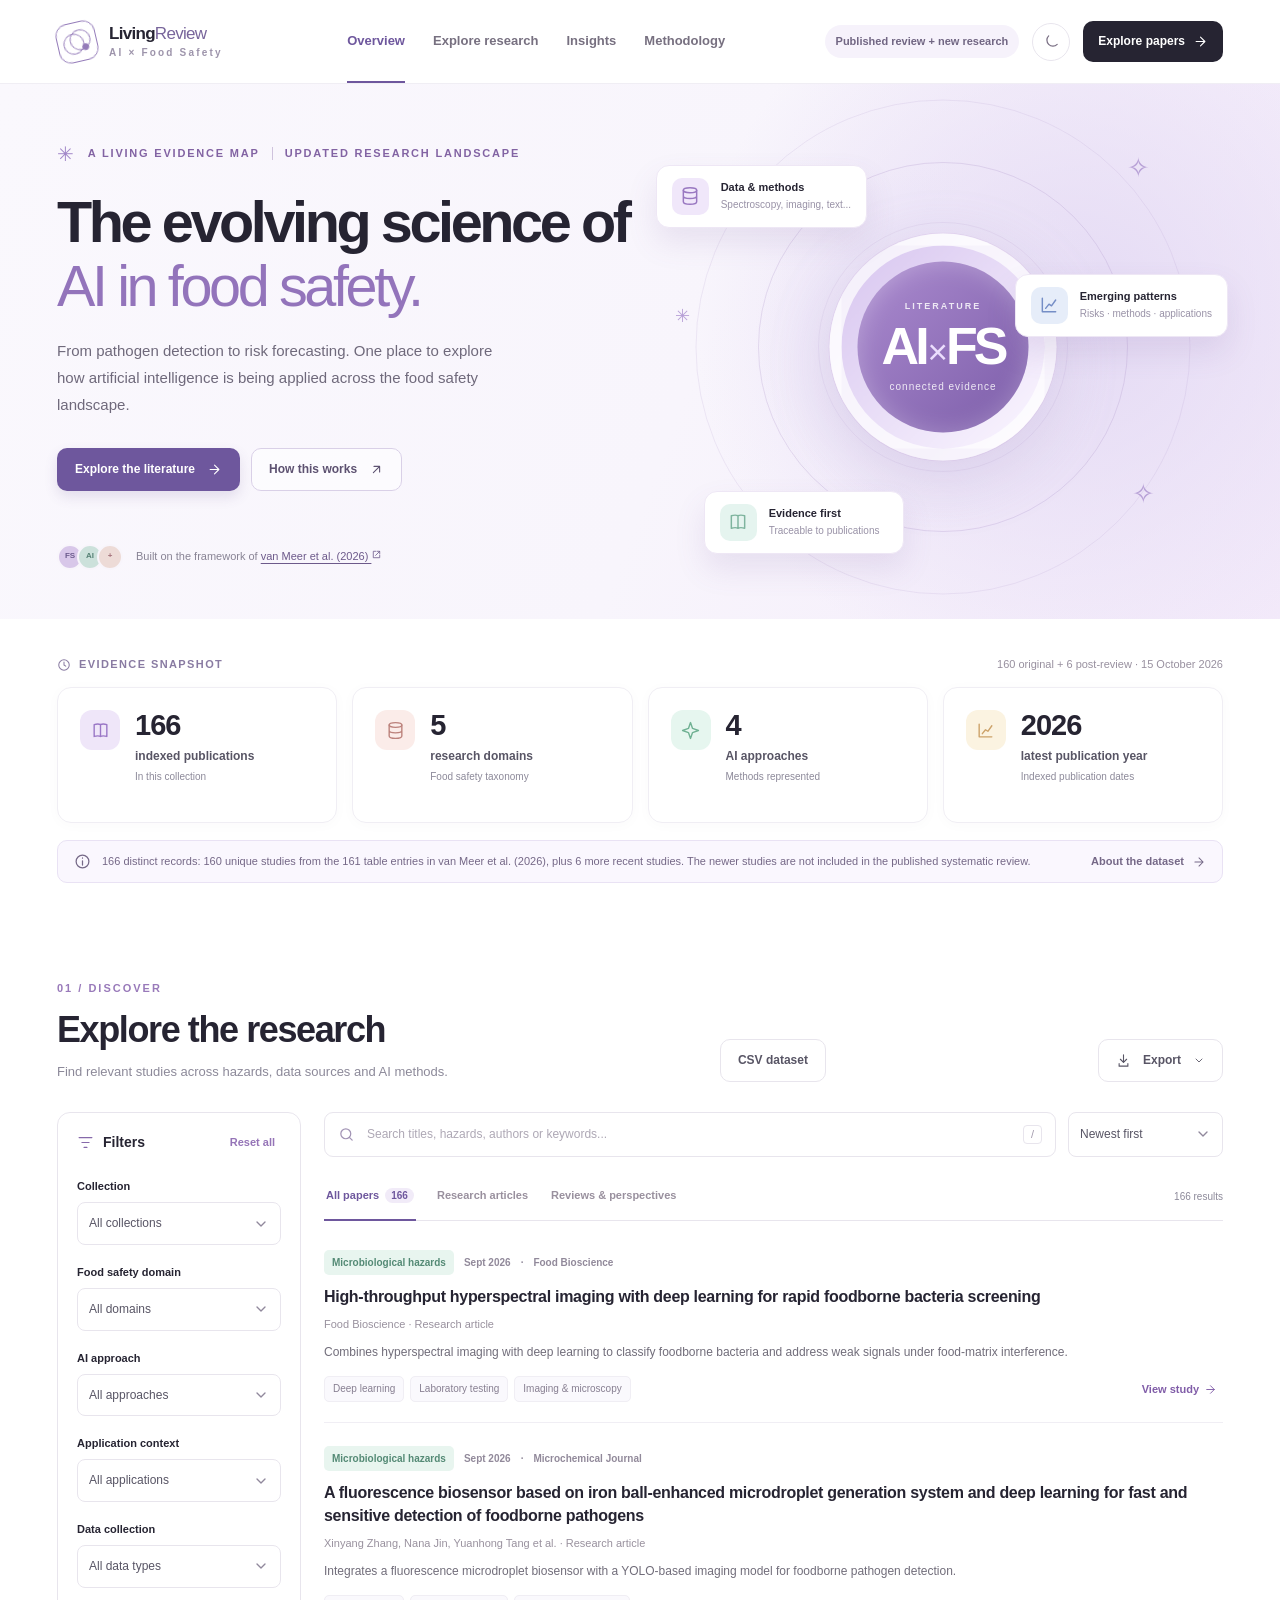
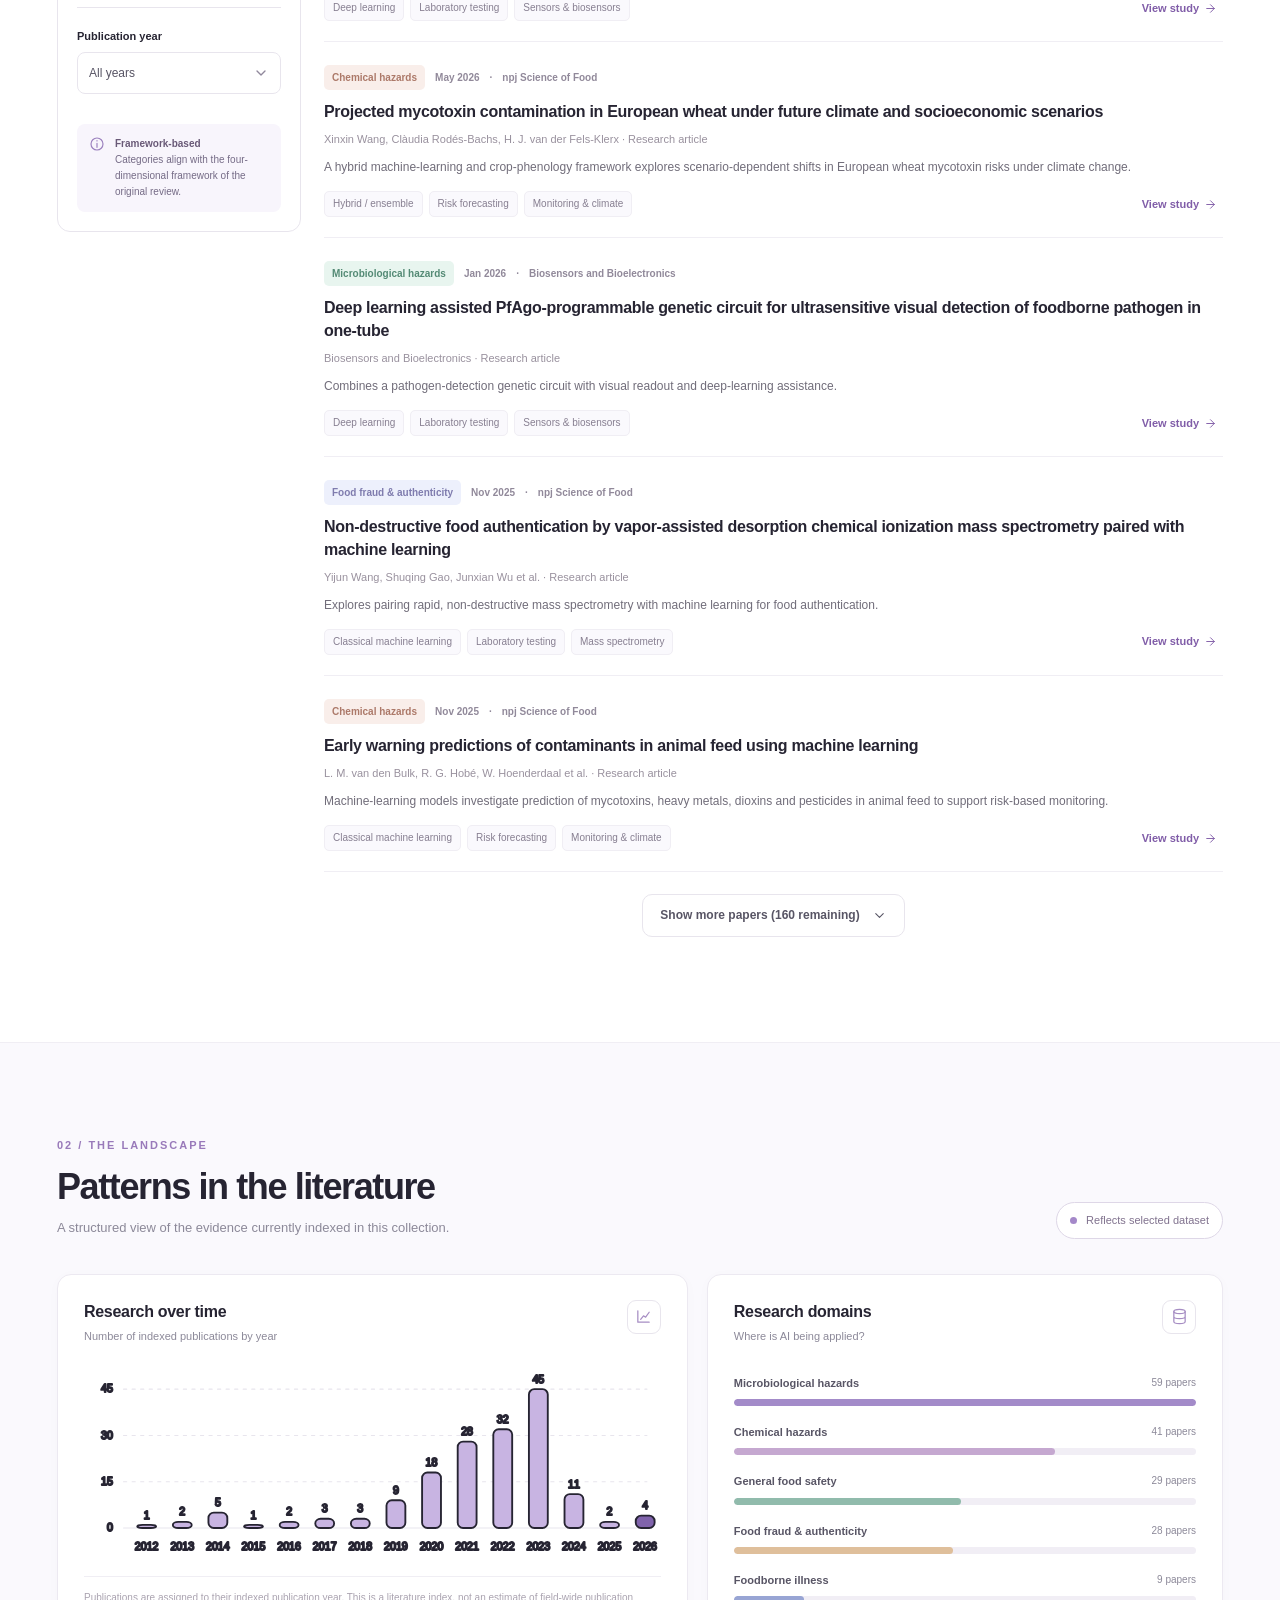
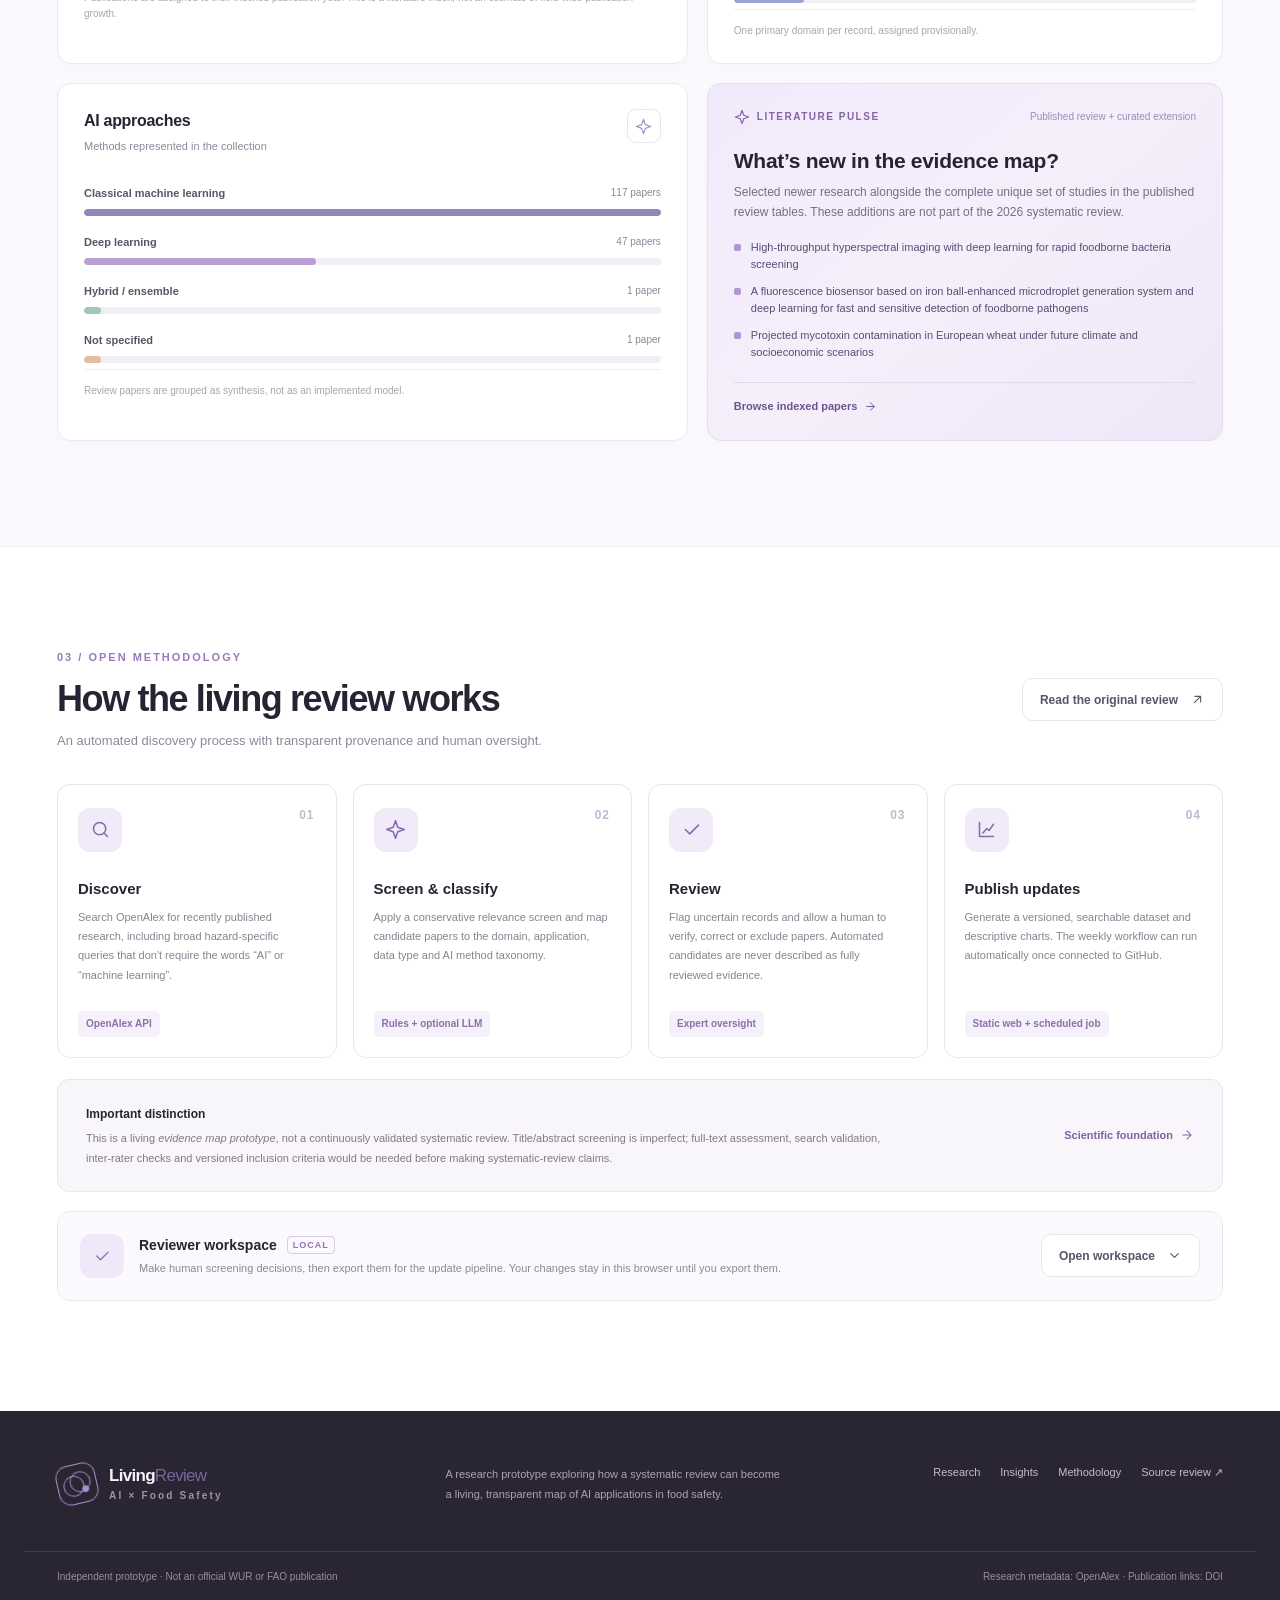
==== index.html @ 09a2b7fc "Finish full living review project with complete data and modular frontend" ====
<!doctype html>
<html lang="en">
<head>
  <meta charset="UTF-8" />
  <meta name="viewport" content="width=device-width, initial-scale=1.0" />
  <meta name="description" content="A living evidence map of artificial intelligence in food safety. Explore research, methods, hazards and trends." />
  <title>Living Review — AI for Food Safety</title>
  <meta name="theme-color" content="#f8f7fc" />
  <link rel="stylesheet" href="assets/styles.css" />
</head>
<body>
  <svg aria-hidden="true" class="svg-icons" xmlns="http://www.w3.org/2000/svg">
    <symbol id="i-search" viewBox="0 0 24 24"><circle cx="11" cy="11" r="7"/><path d="m20 20-4-4"/></symbol>
    <symbol id="i-arrow" viewBox="0 0 24 24"><path d="M5 12h14m-7-7 7 7-7 7"/></symbol>
    <symbol id="i-diagonal" viewBox="0 0 24 24"><path d="M7 17 17 7M8 7h9v9"/></symbol>
    <symbol id="i-chevron" viewBox="0 0 24 24"><path d="m6 9 6 6 6-6"/></symbol>
    <symbol id="i-check" viewBox="0 0 24 24"><path d="m5 12 5 5L20 7"/></symbol>
    <symbol id="i-spark" viewBox="0 0 24 24"><path d="m12 2 2.6 7.4L22 12l-7.4 2.6L12 22l-2.6-7.4L2 12l7.4-2.6z"/></symbol>
    <symbol id="i-clock" viewBox="0 0 24 24"><circle cx="12" cy="12" r="9"/><path d="M12 7v5l3 2"/></symbol>
    <symbol id="i-filter" viewBox="0 0 24 24"><path d="M3 5h18M7 12h10m-7 7h4"/></symbol>
    <symbol id="i-download" viewBox="0 0 24 24"><path d="M12 3v12m-5-5 5 5 5-5M5 17v4h14v-4"/></symbol>
    <symbol id="i-x" viewBox="0 0 24 24"><path d="M5 5l14 14M19 5 5 19"/></symbol>
    <symbol id="i-moon" viewBox="0 0 24 24"><path d="M20 16a8 8 0 0 1-12-12 8 8 0 1 0 12 12z"/></symbol>
    <symbol id="i-sun" viewBox="0 0 24 24"><circle cx="12" cy="12" r="4"/><path d="M12 2v2m0 16v2M2 12h2m16 0h2M4.9 4.9l1.5 1.5m11.2 11.2 1.5 1.5m0-14.2-1.5 1.5M6.4 17.6l-1.5 1.5"/></symbol>
    <symbol id="i-book" viewBox="0 0 24 24"><path d="M4 4.5c5-1.5 8 0 8 0s3-1.5 8 0v15c-5-1.5-8 0-8 0s-3-1.5-8 0zM12 4.5v15"/></symbol>
    <symbol id="i-chart" viewBox="0 0 24 24"><path d="M4 20V4m0 16h16M8 16l4-5 3 2 5-7"/></symbol>
    <symbol id="i-database" viewBox="0 0 24 24"><ellipse cx="12" cy="5" rx="8" ry="3"/><path d="M4 5v14c0 4 16 4 16 0V5M4 12c0 4 16 4 16 0"/></symbol>
    <symbol id="i-info" viewBox="0 0 24 24"><circle cx="12" cy="12" r="9"/><path d="M12 11v6m0-10v.4"/></symbol>
    <symbol id="i-external" viewBox="0 0 24 24"><path d="M13 5h6v6m0-6-9 9M19 14v5H5V5h5"/></symbol>
  </svg>
  <div class="site-shell">
    <header class="topbar">
      <div class="top-inner container">
        <a class="brand" href="#top" aria-label="Living Review home">
          <span class="brand-mark"><span></span><span></span><span></span></span>
          <span class="brand-name">Living<span>Review</span><small>AI × Food Safety</small></span>
        </a>
        <nav class="nav-links" aria-label="Main navigation">
          <a href="#overview" class="nav-link active" data-nav="overview">Overview</a>
          <a href="#explore" class="nav-link" data-nav="explore">Explore research</a>
          <a href="#insights" class="nav-link" data-nav="insights">Insights</a>
          <a href="#methodology" class="nav-link" data-nav="methodology">Methodology</a>
        </nav>
        <div class="nav-actions">
          <span id="header-badge" class="header-badge"><span class="pulse-dot"></span> Preview release</span>
          <button class="icon-btn" id="theme-btn" aria-label="Toggle dark mode"><svg><use href="#i-moon"></use></svg></button>
          <a class="header-action" href="#explore">Explore papers <svg><use href="#i-arrow"></use></svg></a>
        </div>
      </div>
    </header>

    <main id="top">
      <section class="hero" id="overview">
        <div class="container hero-grid">
          <div class="hero-copy">
            <div class="eyebrow"><span class="little-star">✳</span> A living evidence map <span class="eyebrow-bar"></span> Updated research landscape</div>
            <h1>The evolving science of <em>AI in food safety.</em></h1>
            <p class="hero-lead">From pathogen detection to risk forecasting. One place to explore how artificial intelligence is being applied across the food safety landscape.</p>
            <div class="hero-buttons">
              <a href="#explore" class="btn btn-primary">Explore the literature <svg><use href="#i-arrow"></use></svg></a>
              <a href="#methodology" class="btn btn-ghost">How this works <svg><use href="#i-diagonal"></use></svg></a>
            </div>
            <div class="hero-footnote"><span class="hero-avatars"><i>FS</i><i>AI</i><i>+</i></span><span>Built on the framework of <a href="https://doi.org/10.1038/s41538-026-00925-1" target="_blank" rel="noopener">van Meer et al. (2026) <svg><use href="#i-external"></use></svg></a></span></div>
          </div>
          <div class="hero-art" aria-label="Illustration of an evolving research evidence map">
            <div class="art-orbit art-orbit-a"></div><div class="art-orbit art-orbit-b"></div><div class="art-orbit art-orbit-c"></div>
            <div class="art-glow"></div>
            <div class="central-disc"><div class="central-disc-inner"><span class="central-overline">LITERATURE</span><span class="central-sign">AI<span>×</span>FS</span><span class="central-sub">connected evidence</span></div></div>
            <div class="floating-item floating-one"><span class="float-icon plum"><svg><use href="#i-database"></use></svg></span><span><strong>Data &amp; methods</strong><small>Spectroscopy, imaging, text...</small></span></div>
            <div class="floating-item floating-two"><span class="float-icon blue"><svg><use href="#i-chart"></use></svg></span><span><strong>Emerging patterns</strong><small>Risks · methods · applications</small></span></div>
            <div class="floating-item floating-three"><span class="float-icon mint"><svg><use href="#i-book"></use></svg></span><span><strong>Evidence first</strong><small>Traceable to publications</small></span></div>
            <span class="art-spark spark-a">✧</span><span class="art-spark spark-b">✧</span><span class="art-spark spark-c">✳</span>
          </div>
        </div>
      </section>

      <section class="snapshot container" aria-label="Dataset snapshot">
        <div class="snapshot-heading"><span><svg><use href="#i-clock"></use></svg> EVIDENCE SNAPSHOT</span><span id="snapshot-updated">160 review studies + 6 newer papers · 15 October 2026</span></div>
        <div class="stat-grid">
          <div class="stat-card"><div class="stat-icon lilac"><svg><use href="#i-book"></use></svg></div><div><strong id="stat-papers">166</strong><span>indexed publications</span><small>In this collection</small></div></div>
          <div class="stat-card"><div class="stat-icon blush"><svg><use href="#i-database"></use></svg></div><div><strong id="stat-domains">5</strong><span>research domains</span><small>Food safety taxonomy</small></div></div>
          <div class="stat-card"><div class="stat-icon mint"><svg><use href="#i-spark"></use></svg></div><div><strong id="stat-methods">4</strong><span>AI approaches</span><small>Methods represented</small></div></div>
          <div class="stat-card"><div class="stat-icon warm"><svg><use href="#i-chart"></use></svg></div><div><strong id="stat-latest">2026</strong><span>latest publication year</span><small>Indexed publication dates</small></div></div>
        </div>
        <div class="caution-strip"><svg><use href="#i-info"></use></svg><span id="collection-disclaimer">166 distinct records: 160 unique studies in the 161 published review table entries, plus six more recent papers. The new papers are not included in the original review.</span><a href="#methodology">About the dataset <svg><use href="#i-arrow"></use></svg></a></div>
      </section>

      <section class="content-section container" id="explore">
        <div class="section-top"><div><div class="section-kicker">01 / DISCOVER</div><h2>Explore the research</h2><p>Find relevant studies across hazards, data sources and AI methods.</p></div><a class="btn btn-outline" href="data/papers.csv" download="living-ai-food-safety.csv" title="Export complete starter collection without JavaScript">CSV dataset</a> <div class="export-dropdown"><button class="btn btn-outline" id="export-btn"><svg><use href="#i-download"></use></svg> Export <svg class="chev"><use href="#i-chevron"></use></svg></button><div id="export-menu" class="export-menu" hidden><button id="export-csv">Download filtered CSV</button><button id="export-json">Download filtered JSON</button></div></div></div>
        <div class="explorer-layout">
          <aside class="filters-panel"><div class="filters-title"><span><svg><use href="#i-filter"></use></svg> Filters</span><button id="reset-filters">Reset all</button></div>
            <label for="collection-filter">Collection</label><select id="collection-filter"><option value="">All collections</option></select>
            <label for="domain-filter">Food safety domain</label><select id="domain-filter"><option value="">All domains</option></select>
            <label for="method-filter">AI approach</label><select id="method-filter"><option value="">All approaches</option></select>
            <label for="app-filter">Application context</label><select id="app-filter"><option value="">All applications</option></select>
            <label for="data-filter">Data collection</label><select id="data-filter"><option value="">All data types</option></select>
            <div class="filter-divider"></div>
            <label for="year-filter">Publication year</label><select id="year-filter"><option value="">All years</option></select>
            <div class="filters-tip"><svg><use href="#i-info"></use></svg><p><strong>Framework-based</strong><br/>Categories align with the four-dimensional framework of the original review.</p></div>
          </aside>
          <div class="results-panel">
            <div class="results-toolbar"><div class="search-box"><svg><use href="#i-search"></use></svg><input id="search-input" type="search" placeholder="Search titles, hazards, authors or keywords..." autocomplete="off" aria-label="Search publications"/><kbd>/</kbd></div><select id="sort-select" aria-label="Sort publications"><option value="newest">Newest first</option><option value="oldest">Oldest first</option><option value="title">Title A–Z</option></select></div>
            <div class="result-tabs"><div class="tab-buttons" role="tablist" aria-label="Publication type"><button data-tab="all" class="tab active" role="tab" aria-selected="true">All papers <span id="tab-total">166</span></button><button data-tab="research" class="tab" role="tab" aria-selected="false">Research articles</button><button data-tab="review" class="tab" role="tab" aria-selected="false">Reviews &amp; perspectives</button></div><span id="results-count">166 results</span></div>
            <noscript><p class="static-info">All papers and charts are shown below. Enable JavaScript in a web browser to use the search, filters, and reviewer workspace.</p></noscript><div id="paper-list" class="paper-list" aria-live="polite"><!-- SSR:paper-list:start -->
<article class="paper-card">
      <div class="paper-meta"><span class="domain-badge micro">Microbiological hazards</span><span>Sep 2026</span><span>·</span><span>Food Bioscience</span></div>
      <a class="paper-title" href="https://doi.org/10.1016/j.fbio.2026.109554" target="_blank" rel="noopener noreferrer">High-throughput hyperspectral imaging with deep learning for rapid foodborne bacteria screening</a>
      <p class="paper-byline">Food Bioscience · Research article</p>
      <p class="paper-summary">Combines hyperspectral imaging with deep learning to classify foodborne bacteria and address weak signals under food-matrix interference.</p>
      <div class="paper-bottom"><div class="tag-group"><span class="tag">Deep learning</span><span class="tag">Laboratory testing</span><span class="tag">Imaging &amp; microscopy</span></div><a class="paper-read" href="https://doi.org/10.1016/j.fbio.2026.109554" target="_blank" rel="noopener noreferrer">Open DOI ↗</a></div>
    </article>
<article class="paper-card">
      <div class="paper-meta"><span class="domain-badge micro">Microbiological hazards</span><span>Sep 2026</span><span>·</span><span>Microchemical Journal</span></div>
      <a class="paper-title" href="https://doi.org/10.1016/j.microc.2026.119227" target="_blank" rel="noopener noreferrer">A fluorescence biosensor based on iron ball-enhanced microdroplet generation system and deep learning for fast and sensitive detection of foodborne pathogens</a>
      <p class="paper-byline">Xinyang Zhang, Nana Jin, Yuanhong Tang et al. · Research article</p>
      <p class="paper-summary">Integrates a fluorescence microdroplet biosensor with a YOLO-based imaging model for foodborne pathogen detection.</p>
      <div class="paper-bottom"><div class="tag-group"><span class="tag">Deep learning</span><span class="tag">Laboratory testing</span><span class="tag">Sensors &amp; biosensors</span></div><a class="paper-read" href="https://doi.org/10.1016/j.microc.2026.119227" target="_blank" rel="noopener noreferrer">Open DOI ↗</a></div>
    </article>
<article class="paper-card">
      <div class="paper-meta"><span class="domain-badge chem">Chemical hazards</span><span>May 2026</span><span>·</span><span>npj Science of Food</span></div>
      <a class="paper-title" href="https://doi.org/10.1038/s41538-026-00858-9" target="_blank" rel="noopener noreferrer">Projected mycotoxin contamination in European wheat under future climate and socioeconomic scenarios</a>
      <p class="paper-byline">Xinxin Wang, Clàudia Rodés-Bachs, H. J. van der Fels-Klerx · Research article</p>
      <p class="paper-summary">A hybrid machine-learning and crop-phenology framework explores scenario-dependent shifts in European wheat mycotoxin risks under climate change.</p>
      <div class="paper-bottom"><div class="tag-group"><span class="tag">Hybrid / ensemble</span><span class="tag">Risk forecasting</span><span class="tag">Monitoring &amp; climate</span></div><a class="paper-read" href="https://doi.org/10.1038/s41538-026-00858-9" target="_blank" rel="noopener noreferrer">Open DOI ↗</a></div>
    </article>
<article class="paper-card">
      <div class="paper-meta"><span class="domain-badge micro">Microbiological hazards</span><span>Jan 2026</span><span>·</span><span>Biosensors and Bioelectronics</span></div>
      <a class="paper-title" href="https://doi.org/10.1016/j.bios.2025.118296" target="_blank" rel="noopener noreferrer">Deep learning assisted PfAgo-programmable genetic circuit for ultrasensitive visual detection of foodborne pathogen in one-tube</a>
      <p class="paper-byline">Biosensors and Bioelectronics · Research article</p>
      <p class="paper-summary">Combines a pathogen-detection genetic circuit with visual readout and deep-learning assistance.</p>
      <div class="paper-bottom"><div class="tag-group"><span class="tag">Deep learning</span><span class="tag">Laboratory testing</span><span class="tag">Sensors &amp; biosensors</span></div><a class="paper-read" href="https://doi.org/10.1016/j.bios.2025.118296" target="_blank" rel="noopener noreferrer">Open DOI ↗</a></div>
    </article>
<article class="paper-card">
      <div class="paper-meta"><span class="domain-badge fraud">Food fraud &amp; authenticity</span><span>Nov 2025</span><span>·</span><span>npj Science of Food</span></div>
      <a class="paper-title" href="https://doi.org/10.1038/s41538-025-00650-1" target="_blank" rel="noopener noreferrer">Non-destructive food authentication by vapor-assisted desorption chemical ionization mass spectrometry paired with machine learning</a>
      <p class="paper-byline">Yijun Wang, Shuqing Gao, Junxian Wu et al. · Research article</p>
      <p class="paper-summary">Explores pairing rapid, non-destructive mass spectrometry with machine learning for food authentication.</p>
      <div class="paper-bottom"><div class="tag-group"><span class="tag">Classical machine learning</span><span class="tag">Laboratory testing</span><span class="tag">Mass spectrometry</span></div><a class="paper-read" href="https://doi.org/10.1038/s41538-025-00650-1" target="_blank" rel="noopener noreferrer">Open DOI ↗</a></div>
    </article>
<article class="paper-card">
      <div class="paper-meta"><span class="domain-badge chem">Chemical hazards</span><span>Nov 2025</span><span>·</span><span>npj Science of Food</span></div>
      <a class="paper-title" href="https://doi.org/10.1038/s41538-025-00634-1" target="_blank" rel="noopener noreferrer">Early warning predictions of contaminants in animal feed using machine learning</a>
      <p class="paper-byline">L. M. van den Bulk, R. G. Hobé, W. Hoenderdaal et al. · Research article</p>
      <p class="paper-summary">Machine-learning models investigate prediction of mycotoxins, heavy metals, dioxins and pesticides in animal feed to support risk-based monitoring.</p>
      <div class="paper-bottom"><div class="tag-group"><span class="tag">Classical machine learning</span><span class="tag">Risk forecasting</span><span class="tag">Monitoring &amp; climate</span></div><a class="paper-read" href="https://doi.org/10.1038/s41538-025-00634-1" target="_blank" rel="noopener noreferrer">Open DOI ↗</a></div>
    </article>
<article class="paper-card">
      <div class="paper-meta"><span class="domain-badge micro">Microbiological hazards</span><span>2024</span><span>·</span><span>Biosens. Bioelectron. 248, 115999</span></div>
      <a class="paper-title" href="https://scholar.google.com/scholar?q=Surveillance%20of%20pathogenic%20bacteria%20on%20a%20food%20matrix%20using%20machine-learning-enabled%20paper%20chromogenic%20arrays" target="_blank" rel="noopener noreferrer">Surveillance of pathogenic bacteria on a food matrix using machine-learning-enabled paper chromogenic arrays</a>
      <p class="paper-byline">Jia, Z. et al. · Research article</p>
      <p class="paper-summary">Laboratory testing. Data: Chromogenic assay. Technique(s): DNN. Target: Pathogenic bacteria.</p>
      <div class="paper-bottom"><div class="tag-group"><span class="tag">Deep learning</span><span class="tag">Laboratory testing</span><span class="tag">Microbiology &amp; genomics</span></div><a class="paper-read" href="https://scholar.google.com/scholar?q=Surveillance%20of%20pathogenic%20bacteria%20on%20a%20food%20matrix%20using%20machine-learning-enabled%20paper%20chromogenic%20arrays" target="_blank" rel="noopener noreferrer">Find article ↗</a></div>
    </article>
<article class="paper-card">
      <div class="paper-meta"><span class="domain-badge chem">Chemical hazards</span><span>2024</span><span>·</span><span>Anal. Chim. Acta 1287, 342116</span></div>
      <a class="paper-title" href="https://scholar.google.com/scholar?q=Screening%20and%20identification%20of%20unknown%20chemical%20contaminants%20in%20food%20based%20on%20liquid%20chromatography%E2%80%93highresolution%20mass%20spectrometry%20and%20machine%20learning" target="_blank" rel="noopener noreferrer">Screening and identification of unknown chemical contaminants in food based on liquid chromatography–highresolution mass spectrometry and machine learning</a>
      <p class="paper-byline">Chen, T. et al. · Research article</p>
      <p class="paper-summary">Laboratory testing. Data: Mass Spectrometry-Based Analysis (LC-HRMS). Technique(s): ANN RF SVM. Target: Multiple.</p>
      <div class="paper-bottom"><div class="tag-group"><span class="tag">Classical machine learning</span><span class="tag">Laboratory testing</span><span class="tag">Analytical chemistry / MS</span></div><a class="paper-read" href="https://scholar.google.com/scholar?q=Screening%20and%20identification%20of%20unknown%20chemical%20contaminants%20in%20food%20based%20on%20liquid%20chromatography%E2%80%93highresolution%20mass%20spectrometry%20and%20machine%20learning" target="_blank" rel="noopener noreferrer">Find article ↗</a></div>
    </article>
<article class="paper-card">
      <div class="paper-meta"><span class="domain-badge fraud">Food fraud &amp; authenticity</span><span>2024</span><span>·</span><span>J. Food Composit. Anal. 129, 106090</span></div>
      <a class="paper-title" href="https://scholar.google.com/scholar?q=Raman%20spectroscopy%20and%20fusion%20machine%20learning%20algorithm%3A%20a%20novel%20approach%20to%20identify%20dairy%20fraud" target="_blank" rel="noopener noreferrer">Raman spectroscopy and fusion machine learning algorithm: a novel approach to identify dairy fraud</a>
      <p class="paper-byline">Feng, Z., Liu, D., Gu, J. &amp; Zheng, L. · Research article</p>
      <p class="paper-summary">Laboratory testing. Data: Optical spectroscopy (Raman). Technique(s): SVM RF XGBOOST.</p>
      <div class="paper-bottom"><div class="tag-group"><span class="tag">Classical machine learning</span><span class="tag">Laboratory testing</span><span class="tag">Spectroscopy &amp; imaging</span></div><a class="paper-read" href="https://scholar.google.com/scholar?q=Raman%20spectroscopy%20and%20fusion%20machine%20learning%20algorithm%3A%20a%20novel%20approach%20to%20identify%20dairy%20fraud" target="_blank" rel="noopener noreferrer">Find article ↗</a></div>
    </article>
<article class="paper-card">
      <div class="paper-meta"><span class="domain-badge chem">Chemical hazards</span><span>2024</span><span>·</span><span>Spectrochim. Acta A Mol. Biomol. Spectrosc. 308, 123790</span></div>
      <a class="paper-title" href="https://scholar.google.com/scholar?q=Quantitative%20monitoring%20ofloxacin%20in%20beef%20by%20TLC-SERS%20combined%20with%20machine%20learning%20analysis" target="_blank" rel="noopener noreferrer">Quantitative monitoring ofloxacin in beef by TLC-SERS combined with machine learning analysis</a>
      <p class="paper-byline">Lu, X. et al. · Research article</p>
      <p class="paper-summary">Laboratory testing. Data: Optical spectroscopy (Raman). Technique(s): BP-NN. Target: Veterinary drugs.</p>
      <div class="paper-bottom"><div class="tag-group"><span class="tag">Classical machine learning</span><span class="tag">Laboratory testing</span><span class="tag">Spectroscopy &amp; imaging</span></div><a class="paper-read" href="https://scholar.google.com/scholar?q=Quantitative%20monitoring%20ofloxacin%20in%20beef%20by%20TLC-SERS%20combined%20with%20machine%20learning%20analysis" target="_blank" rel="noopener noreferrer">Find article ↗</a></div>
    </article>
<article class="paper-card">
      <div class="paper-meta"><span class="domain-badge micro">Microbiological hazards</span><span>2024</span><span>·</span><span>Int. J. Food Microbiol. 410, 110491</span></div>
      <a class="paper-title" href="https://scholar.google.com/scholar?q=Predicting%20Listeria%20monocytogenes%20virulence%20potential%20using%20whole%20genome%20sequencing%20and%20machine%20learning" target="_blank" rel="noopener noreferrer">Predicting Listeria monocytogenes virulence potential using whole genome sequencing and machine learning</a>
      <p class="paper-byline">Gmeiner, A., Njage, P. M. K., Hansen, L. T., Aarestrup, F. M. &amp; Leekitcharoenphon, P. · Research article</p>
      <p class="paper-summary">Risk forecasting. Data: Genomics (whole genome sequencing). Technique(s): RF SVM NN. Target: Listeria.</p>
      <div class="paper-bottom"><div class="tag-group"><span class="tag">Classical machine learning</span><span class="tag">Risk forecasting</span><span class="tag">Microbiology &amp; genomics</span></div><a class="paper-read" href="https://scholar.google.com/scholar?q=Predicting%20Listeria%20monocytogenes%20virulence%20potential%20using%20whole%20genome%20sequencing%20and%20machine%20learning" target="_blank" rel="noopener noreferrer">Find article ↗</a></div>
    </article>
<article class="paper-card">
      <div class="paper-meta"><span class="domain-badge micro">Microbiological hazards</span><span>2024</span><span>·</span><span>Meat Sci. 210, 109421</span></div>
      <a class="paper-title" href="https://scholar.google.com/scholar?q=Machine%20learning%20models%20for%20prediction%20of%20Escherichia%20coli%20O157%3AH7%20growth%20in%20raw%20ground%20beef%20at%20different%20storage%20temperatures" target="_blank" rel="noopener noreferrer">Machine learning models for prediction of Escherichia coli O157:H7 growth in raw ground beef at different storage temperatures</a>
      <p class="paper-byline">Al, S., Uysal Ciloglu, F., Akcay, A. &amp; Koluman, A. · Research article</p>
      <p class="paper-summary">Risk forecasting. Data: Colony counts. Technique(s): ANN RF SVM. Target: E. coli.</p>
      <div class="paper-bottom"><div class="tag-group"><span class="tag">Classical machine learning</span><span class="tag">Risk forecasting</span><span class="tag">Microbiology &amp; genomics</span></div><a class="paper-read" href="https://scholar.google.com/scholar?q=Machine%20learning%20models%20for%20prediction%20of%20Escherichia%20coli%20O157%3AH7%20growth%20in%20raw%20ground%20beef%20at%20different%20storage%20temperatures" target="_blank" rel="noopener noreferrer">Find article ↗</a></div>
    </article>
<article class="paper-card">
      <div class="paper-meta"><span class="domain-badge chem">Chemical hazards</span><span>2024</span><span>·</span><span>Food Chem. 440, 138214</span></div>
      <a class="paper-title" href="https://scholar.google.com/scholar?q=Integrated%20surface-enhanced%20Raman%20spectroscopy%20and%20convolutional%20neural%20network%20for%20quantitative%20and%20qualitative%20analysis%20of%20pesticide%20residues%20on%20pericarp" target="_blank" rel="noopener noreferrer">Integrated surface-enhanced Raman spectroscopy and convolutional neural network for quantitative and qualitative analysis of pesticide residues on pericarp</a>
      <p class="paper-byline">Wang, X. et al. · Research article</p>
      <p class="paper-summary">Laboratory testing. Data: Optical spectroscopy (surface enhanced Raman). Technique(s): SVM. Target: Pesticides.</p>
      <div class="paper-bottom"><div class="tag-group"><span class="tag">Classical machine learning</span><span class="tag">Laboratory testing</span><span class="tag">Spectroscopy &amp; imaging</span></div><a class="paper-read" href="https://scholar.google.com/scholar?q=Integrated%20surface-enhanced%20Raman%20spectroscopy%20and%20convolutional%20neural%20network%20for%20quantitative%20and%20qualitative%20analysis%20of%20pesticide%20residues%20on%20pericarp" target="_blank" rel="noopener noreferrer">Find article ↗</a></div>
    </article>
<article class="paper-card">
      <div class="paper-meta"><span class="domain-badge ">General food safety</span><span>2024</span><span>·</span><span>N. J. Chem. 48, 1399–1406</span></div>
      <a class="paper-title" href="https://scholar.google.com/scholar?q=Evaluation%20of%20methods%20for%20the%20detection%20of%20hazardous%20substances%20in%20food%20based%20on%20machine%20learning" target="_blank" rel="noopener noreferrer">Evaluation of methods for the detection of hazardous substances in food based on machine learning</a>
      <p class="paper-byline">Zhu, L. et al. · Research article</p>
      <p class="paper-summary">Risk analysis. Data: Combined data. Technique(s): BP-NN SVM.</p>
      <div class="paper-bottom"><div class="tag-group"><span class="tag">Classical machine learning</span><span class="tag">Risk analysis</span><span class="tag">Mixed / other data</span></div><a class="paper-read" href="https://scholar.google.com/scholar?q=Evaluation%20of%20methods%20for%20the%20detection%20of%20hazardous%20substances%20in%20food%20based%20on%20machine%20learning" target="_blank" rel="noopener noreferrer">Find article ↗</a></div>
    </article>
<article class="paper-card">
      <div class="paper-meta"><span class="domain-badge ">General food safety</span><span>2024</span><span>·</span><span>Commun. Comput. Inform. Sci. 221–234</span></div>
      <a class="paper-title" href="https://doi.org/10.1007/978-981-99-9589-9_17" target="_blank" rel="noopener noreferrer">ENose: spoiled food detection embedded device using machine learning for food safety application</a>
      <p class="paper-byline">Azman, W. N. F. S. W., Azir, K. N. F. binti K. &amp; Khairuddin, A. bin M. · Research article</p>
      <p class="paper-summary">Laboratory testing. Data: E-nose. Technique(s): SVM KNN.</p>
      <div class="paper-bottom"><div class="tag-group"><span class="tag">Classical machine learning</span><span class="tag">Laboratory testing</span><span class="tag">Sensors &amp; biosensors</span></div><a class="paper-read" href="https://doi.org/10.1007/978-981-99-9589-9_17" target="_blank" rel="noopener noreferrer">Open DOI ↗</a></div>
    </article>
<article class="paper-card">
      <div class="paper-meta"><span class="domain-badge ">General food safety</span><span>2024</span><span>·</span><span>Eng. Lett. 32, 315</span></div>
      <a class="paper-title" href="https://scholar.google.com/scholar?q=Comparative%20analysis%20of%20deep%20convolutional%20neural%20network%20for%20accurate%20identification%20of%20foreign%20objects%20in%20rice%20grains" target="_blank" rel="noopener noreferrer">Comparative analysis of deep convolutional neural network for accurate identification of foreign objects in rice grains</a>
      <p class="paper-byline">Setiawan, A., Adi, K. &amp; Widodo, C. E. · Research article</p>
      <p class="paper-summary">Risk analysis. Data: Image analysis. Technique(s): DCNN ResNet.</p>
      <div class="paper-bottom"><div class="tag-group"><span class="tag">Deep learning</span><span class="tag">Risk analysis</span><span class="tag">Imaging &amp; microscopy</span></div><a class="paper-read" href="https://scholar.google.com/scholar?q=Comparative%20analysis%20of%20deep%20convolutional%20neural%20network%20for%20accurate%20identification%20of%20foreign%20objects%20in%20rice%20grains" target="_blank" rel="noopener noreferrer">Find article ↗</a></div>
    </article>
<article class="paper-card">
      <div class="paper-meta"><span class="domain-badge ">General food safety</span><span>2024</span><span>·</span><span>Sci. Total Environ. 908, 168456</span></div>
      <a class="paper-title" href="https://scholar.google.com/scholar?q=A%20datadriven%20approach%20for%20prioritising%20microbial%20and%20chemical%20hazards%20associated%20with%20dairy%20products%20using%20open-source%20databases" target="_blank" rel="noopener noreferrer">A datadriven approach for prioritising microbial and chemical hazards associated with dairy products using open-source databases</a>
      <p class="paper-byline">Talari, G., Nag, R., O’Brien, J., McNamara, C. &amp; Cummins, E. · Research article</p>
      <p class="paper-summary">Regulatory efficiency. Data: Combined data. Technique(s): RF KNN SVM.</p>
      <div class="paper-bottom"><div class="tag-group"><span class="tag">Classical machine learning</span><span class="tag">Regulatory efficiency</span><span class="tag">Mixed / other data</span></div><a class="paper-read" href="https://scholar.google.com/scholar?q=A%20datadriven%20approach%20for%20prioritising%20microbial%20and%20chemical%20hazards%20associated%20with%20dairy%20products%20using%20open-source%20databases" target="_blank" rel="noopener noreferrer">Find article ↗</a></div>
    </article>
<article class="paper-card">
      <div class="paper-meta"><span class="domain-badge fraud">Food fraud &amp; authenticity</span><span>2023</span><span>·</span><span>Food Chem. 398, 133870</span></div>
      <a class="paper-title" href="https://scholar.google.com/scholar?q=Tomato%20classification%20using%20mass%20spectrometry-machine%20learning%20technique%3A%20a%20food%20safety-enhancing%20platform" target="_blank" rel="noopener noreferrer">Tomato classification using mass spectrometry-machine learning technique: a food safety-enhancing platform</a>
      <p class="paper-byline">de Oliveira, A. N. et al. · Research article</p>
      <p class="paper-summary">Laboratory testing. Data: Mass Spectrometry-Based Analysis (Direct-infusion MS). Technique(s): DT.</p>
      <div class="paper-bottom"><div class="tag-group"><span class="tag">Classical machine learning</span><span class="tag">Laboratory testing</span><span class="tag">Analytical chemistry / MS</span></div><a class="paper-read" href="https://scholar.google.com/scholar?q=Tomato%20classification%20using%20mass%20spectrometry-machine%20learning%20technique%3A%20a%20food%20safety-enhancing%20platform" target="_blank" rel="noopener noreferrer">Find article ↗</a></div>
    </article>
<article class="paper-card">
      <div class="paper-meta"><span class="domain-badge chem">Chemical hazards</span><span>2023</span><span>·</span><span>Foods 12, 4267</span></div>
      <a class="paper-title" href="https://scholar.google.com/scholar?q=Simultaneous%20quantitative%20determination%20of%20low-concentration%20preservatives%20and%20heavy%20metals%20in%20Tricholoma%20matsutake%20based%20on%20SERS%20and%20FLU%20spectral%20data%20fusion" target="_blank" rel="noopener noreferrer">Simultaneous quantitative determination of low-concentration preservatives and heavy metals in Tricholoma matsutake based on SERS and FLU spectral data fusion</a>
      <p class="paper-byline">Jin, Y., Li, C., Huang, Z. &amp; Jiang, L. · Research article</p>
      <p class="paper-summary">Laboratory testing. Data: Optical spectroscopy (Raman). Technique(s): DF CNN. Target: Preservatives and heavy metals.</p>
      <div class="paper-bottom"><div class="tag-group"><span class="tag">Deep learning</span><span class="tag">Laboratory testing</span><span class="tag">Spectroscopy &amp; imaging</span></div><a class="paper-read" href="https://scholar.google.com/scholar?q=Simultaneous%20quantitative%20determination%20of%20low-concentration%20preservatives%20and%20heavy%20metals%20in%20Tricholoma%20matsutake%20based%20on%20SERS%20and%20FLU%20spectral%20data%20fusion" target="_blank" rel="noopener noreferrer">Find article ↗</a></div>
    </article>
<article class="paper-card">
      <div class="paper-meta"><span class="domain-badge micro">Microbiological hazards</span><span>2023</span><span>·</span><span>Zoonoses Public Health 70, 665–673</span></div>
      <a class="paper-title" href="https://scholar.google.com/scholar?q=Salmonella%20assessment%20along%20the%20Spanish%20food%20chain%3A%20Likelihood%20of%20Salmonella%20occurrence%20in%20poultry%20andpig%20productsismaintained%20acrossthe%20food%20chain%20stages" target="_blank" rel="noopener noreferrer">Salmonella assessment along the Spanish food chain: Likelihood of Salmonella occurrence in poultry andpig productsismaintained acrossthe food chain stages</a>
      <p class="paper-byline">Rodríguez, A., Sacristán, C., Iglesias, I. &amp; de la Torre, A. · Research article</p>
      <p class="paper-summary">Risk analysis. Data: PCR-based molecular identification. Technique(s): RF. Target: Salmonella.</p>
      <div class="paper-bottom"><div class="tag-group"><span class="tag">Classical machine learning</span><span class="tag">Risk analysis</span><span class="tag">Microbiology &amp; genomics</span></div><a class="paper-read" href="https://scholar.google.com/scholar?q=Salmonella%20assessment%20along%20the%20Spanish%20food%20chain%3A%20Likelihood%20of%20Salmonella%20occurrence%20in%20poultry%20andpig%20productsismaintained%20acrossthe%20food%20chain%20stages" target="_blank" rel="noopener noreferrer">Find article ↗</a></div>
    </article>
<article class="paper-card">
      <div class="paper-meta"><span class="domain-badge ">General food safety</span><span>2023</span><span>·</span><span>Eng. Appl. Artif. Intell. 126, 107016</span></div>
      <a class="paper-title" href="https://scholar.google.com/scholar?q=SUCOLA%3A%20Self-adaptive%20structure%20refinement%20unsupervised%20contrastive%20learning%20framework%20for%20food%20safety%20risk%20early%20warning" target="_blank" rel="noopener noreferrer">SUCOLA: Self-adaptive structure refinement unsupervised contrastive learning framework for food safety risk early warning</a>
      <p class="paper-byline">Zuo, E. et al. · Research article</p>
      <p class="paper-summary">Risk forecasting. Data: Combined data. Technique(s): GNN.</p>
      <div class="paper-bottom"><div class="tag-group"><span class="tag">Deep learning</span><span class="tag">Risk forecasting</span><span class="tag">Mixed / other data</span></div><a class="paper-read" href="https://scholar.google.com/scholar?q=SUCOLA%3A%20Self-adaptive%20structure%20refinement%20unsupervised%20contrastive%20learning%20framework%20for%20food%20safety%20risk%20early%20warning" target="_blank" rel="noopener noreferrer">Find article ↗</a></div>
    </article>
<article class="paper-card">
      <div class="paper-meta"><span class="domain-badge micro">Microbiological hazards</span><span>2023</span><span>·</span><span>Measurement 217, 113121</span></div>
      <a class="paper-title" href="https://scholar.google.com/scholar?q=Real-time%20detection%20and%20analysis%20of%20foodborne%20pathogens%20via%20machine%20learning%20based%20fiber-optic%20Raman%20sensor" target="_blank" rel="noopener noreferrer">Real-time detection and analysis of foodborne pathogens via machine learning based fiber-optic Raman sensor</a>
      <p class="paper-byline">Zhang, B., Asad Rahman, M., Liu, J., Huang, J. &amp; Yang, Q. · Research article</p>
      <p class="paper-summary">Laboratory testing. Data: Optical spectroscopy (Raman). Technique(s): RF SVM XGBOOST KNN ANN. Target: Pathogenic bacteria.</p>
      <div class="paper-bottom"><div class="tag-group"><span class="tag">Classical machine learning</span><span class="tag">Laboratory testing</span><span class="tag">Spectroscopy &amp; imaging</span></div><a class="paper-read" href="https://scholar.google.com/scholar?q=Real-time%20detection%20and%20analysis%20of%20foodborne%20pathogens%20via%20machine%20learning%20based%20fiber-optic%20Raman%20sensor" target="_blank" rel="noopener noreferrer">Find article ↗</a></div>
    </article>
<article class="paper-card">
      <div class="paper-meta"><span class="domain-badge chem">Chemical hazards</span><span>2023</span><span>·</span><span>Environ. Pollut. 326, 121501</span></div>
      <a class="paper-title" href="https://scholar.google.com/scholar?q=Rapid%20identification%20of%20high%20and%20low%20cadmium%20%28Cd%29%20accumulating%20rice%20cultivars%20using%20machine%20learning%20models%20with%20molecular%20markers%20and%20soil%20Cd%20levels%20as%20input%20data" target="_blank" rel="noopener noreferrer">Rapid identification of high and low cadmium (Cd) accumulating rice cultivars using machine learning models with molecular markers and soil Cd levels as input data</a>
      <p class="paper-byline">Tang, Z. et al. · Research article</p>
      <p class="paper-summary">Risk analysis. Data: Genomics (SNP). Technique(s): XGBOOST SVM KNN RF. Target: Cadmium.</p>
      <div class="paper-bottom"><div class="tag-group"><span class="tag">Classical machine learning</span><span class="tag">Risk analysis</span><span class="tag">Microbiology &amp; genomics</span></div><a class="paper-read" href="https://scholar.google.com/scholar?q=Rapid%20identification%20of%20high%20and%20low%20cadmium%20%28Cd%29%20accumulating%20rice%20cultivars%20using%20machine%20learning%20models%20with%20molecular%20markers%20and%20soil%20Cd%20levels%20as%20input%20data" target="_blank" rel="noopener noreferrer">Find article ↗</a></div>
    </article>
<article class="paper-card">
      <div class="paper-meta"><span class="domain-badge fraud">Food fraud &amp; authenticity</span><span>2023</span><span>·</span><span>Food Chem. Toxicol. 181, 114088</span></div>
      <a class="paper-title" href="https://scholar.google.com/scholar?q=Rapid%20identification%20of%20counterfeited%20beef%20using%20deep%20learning-aided%20spectroscopy%3A%20Detecting%20colourant%20and%20curing%20agent%20adulteration" target="_blank" rel="noopener noreferrer">Rapid identification of counterfeited beef using deep learning-aided spectroscopy: Detecting colourant and curing agent adulteration</a>
      <p class="paper-byline">Jo, E., Lee, Y., Lee, Y., Baek, J. &amp; Kim, J. G. · Research article</p>
      <p class="paper-summary">Laboratory testing. Data: Optical spectroscopy (diffuse reflectance). Technique(s): AlexNet CNN.</p>
      <div class="paper-bottom"><div class="tag-group"><span class="tag">Deep learning</span><span class="tag">Laboratory testing</span><span class="tag">Spectroscopy &amp; imaging</span></div><a class="paper-read" href="https://scholar.google.com/scholar?q=Rapid%20identification%20of%20counterfeited%20beef%20using%20deep%20learning-aided%20spectroscopy%3A%20Detecting%20colourant%20and%20curing%20agent%20adulteration" target="_blank" rel="noopener noreferrer">Find article ↗</a></div>
    </article>
<article class="paper-card">
      <div class="paper-meta"><span class="domain-badge chem">Chemical hazards</span><span>2023</span><span>·</span><span>J. Food Meas. Charact. 17, 6363–6369</span></div>
      <a class="paper-title" href="https://scholar.google.com/scholar?q=Rapid%20detection%20of%20carbendazim%20residue%20in%20tea%20by%20machine%20learning%20assisted%20electrochemical%20sensor" target="_blank" rel="noopener noreferrer">Rapid detection of carbendazim residue in tea by machine learning assisted electrochemical sensor</a>
      <p class="paper-byline">Tang, M., Guo, J. &amp; Shen, Z. · Research article</p>
      <p class="paper-summary">Laboratory testing. Data: Electrochemical sensor. Technique(s): SVM XGBOOST. Target: Pesticides.</p>
      <div class="paper-bottom"><div class="tag-group"><span class="tag">Classical machine learning</span><span class="tag">Laboratory testing</span><span class="tag">Sensors &amp; biosensors</span></div><a class="paper-read" href="https://scholar.google.com/scholar?q=Rapid%20detection%20of%20carbendazim%20residue%20in%20tea%20by%20machine%20learning%20assisted%20electrochemical%20sensor" target="_blank" rel="noopener noreferrer">Find article ↗</a></div>
    </article>
<article class="paper-card">
      <div class="paper-meta"><span class="domain-badge chem">Chemical hazards</span><span>2023</span><span>·</span><span>J. Food Meas. Charact. 17, 5972–5979</span></div>
      <a class="paper-title" href="https://scholar.google.com/scholar?q=Rapid%20detection%20and%20prediction%20model%20establishment%20of%20propachlor%20residues%20in%20food%20assisted%20by%20machine%20learning" target="_blank" rel="noopener noreferrer">Rapid detection and prediction model establishment of propachlor residues in food assisted by machine learning</a>
      <p class="paper-byline">Zhao, S., Liu, W. &amp; Song, D. · Research article</p>
      <p class="paper-summary">Laboratory testing. Data: Electrochemical sensor. Technique(s): XGBOOST. Target: Propachlor.</p>
      <div class="paper-bottom"><div class="tag-group"><span class="tag">Classical machine learning</span><span class="tag">Laboratory testing</span><span class="tag">Sensors &amp; biosensors</span></div><a class="paper-read" href="https://scholar.google.com/scholar?q=Rapid%20detection%20and%20prediction%20model%20establishment%20of%20propachlor%20residues%20in%20food%20assisted%20by%20machine%20learning" target="_blank" rel="noopener noreferrer">Find article ↗</a></div>
    </article>
<article class="paper-card">
      <div class="paper-meta"><span class="domain-badge fraud">Food fraud &amp; authenticity</span><span>2023</span><span>·</span><span>Molecules 28, 7960</span></div>
      <a class="paper-title" href="https://scholar.google.com/scholar?q=Rapid%20authentication%20and%20detection%20of%20olive%20oil%20adulteration%20using%20laser-induced%20breakdown%20spectroscopy" target="_blank" rel="noopener noreferrer">Rapid authentication and detection of olive oil adulteration using laser-induced breakdown spectroscopy</a>
      <p class="paper-byline">Nanou, E., Pliatsika, N. &amp; Couris, S. · Research article</p>
      <p class="paper-summary">Laboratory testing. Data: Optical spectroscopy (laser breakdown). Technique(s): SVM.</p>
      <div class="paper-bottom"><div class="tag-group"><span class="tag">Classical machine learning</span><span class="tag">Laboratory testing</span><span class="tag">Spectroscopy &amp; imaging</span></div><a class="paper-read" href="https://scholar.google.com/scholar?q=Rapid%20authentication%20and%20detection%20of%20olive%20oil%20adulteration%20using%20laser-induced%20breakdown%20spectroscopy" target="_blank" rel="noopener noreferrer">Find article ↗</a></div>
    </article>
<article class="paper-card">
      <div class="paper-meta"><span class="domain-badge fraud">Food fraud &amp; authenticity</span><span>2023</span><span>·</span><span>ACS Omega 8, 19663–19673</span></div>
      <a class="paper-title" href="https://scholar.google.com/scholar?q=Rapid%20and%20accurate%20authentication%20of%20porcini%20mushroom%20species%20using%20Fourier%20transform%20near-infrared%20spectra%20combined%20with%20machine%20learning%20and%20chemometrics" target="_blank" rel="noopener noreferrer">Rapid and accurate authentication of porcini mushroom species using Fourier transform near-infrared spectra combined with machine learning and chemometrics</a>
      <p class="paper-byline">Liu, H., Liu, H., Li, J. &amp; Wang, Y. · Research article</p>
      <p class="paper-summary">Laboratory testing. Data: not reported. Technique(s): FT-NIR ResNet CNN.</p>
      <div class="paper-bottom"><div class="tag-group"><span class="tag">Deep learning</span><span class="tag">Laboratory testing</span><span class="tag">Mixed / other data</span></div><a class="paper-read" href="https://scholar.google.com/scholar?q=Rapid%20and%20accurate%20authentication%20of%20porcini%20mushroom%20species%20using%20Fourier%20transform%20near-infrared%20spectra%20combined%20with%20machine%20learning%20and%20chemometrics" target="_blank" rel="noopener noreferrer">Find article ↗</a></div>
    </article>
<article class="paper-card">
      <div class="paper-meta"><span class="domain-badge fraud">Food fraud &amp; authenticity</span><span>2023</span><span>·</span><span>J. Food Composit. Anal. 120, 105290</span></div>
      <a class="paper-title" href="https://scholar.google.com/scholar?q=Quantitative%20detection%20of%20metanil%20yellow%20adulteration%20in%20chickpea%20flour%20using%20line-scan%20near-infrared%20hyperspectral%20imaging%20with%20partial%20least%20square%20regression%20and%20one-dimensional%20convolutional%20neural%20network" target="_blank" rel="noopener noreferrer">Quantitative detection of metanil yellow adulteration in chickpea flour using line-scan near-infrared hyperspectral imaging with partial least square regression and one-dimensional convolutional neural network</a>
      <p class="paper-byline">Saha, D., Senthilkumar, T., Singh, C. B. &amp; Manickavasagan, A. · Research article</p>
      <p class="paper-summary">Laboratory testing. Data: Optical spectroscopy (NIR). Technique(s): CNN.</p>
      <div class="paper-bottom"><div class="tag-group"><span class="tag">Deep learning</span><span class="tag">Laboratory testing</span><span class="tag">Spectroscopy &amp; imaging</span></div><a class="paper-read" href="https://scholar.google.com/scholar?q=Quantitative%20detection%20of%20metanil%20yellow%20adulteration%20in%20chickpea%20flour%20using%20line-scan%20near-infrared%20hyperspectral%20imaging%20with%20partial%20least%20square%20regression%20and%20one-dimensional%20convolutional%20neural%20network" target="_blank" rel="noopener noreferrer">Find article ↗</a></div>
    </article>
<article class="paper-card">
      <div class="paper-meta"><span class="domain-badge chem">Chemical hazards</span><span>2023</span><span>·</span><span>Sci. Total Environ. 898, 165482</span></div>
      <a class="paper-title" href="https://scholar.google.com/scholar?q=Prediction%20of%20cadmium%20contents%20in%20rice%20grains%20from%20Quaternary%20sediment-distributed%20farmland%20using%20field%20investigations%20and%20machine%20learning" target="_blank" rel="noopener noreferrer">Prediction of cadmium contents in rice grains from Quaternary sediment-distributed farmland using field investigations and machine learning</a>
      <p class="paper-byline">Ma, X. et al. · Research article</p>
      <p class="paper-summary">Risk forecasting. Data: Several. Technique(s): RF ANN. Target: Cadmium.</p>
      <div class="paper-bottom"><div class="tag-group"><span class="tag">Classical machine learning</span><span class="tag">Risk forecasting</span><span class="tag">Mixed / other data</span></div><a class="paper-read" href="https://scholar.google.com/scholar?q=Prediction%20of%20cadmium%20contents%20in%20rice%20grains%20from%20Quaternary%20sediment-distributed%20farmland%20using%20field%20investigations%20and%20machine%20learning" target="_blank" rel="noopener noreferrer">Find article ↗</a></div>
    </article>
<article class="paper-card">
      <div class="paper-meta"><span class="domain-badge illness">Foodborne illness</span><span>2023</span><span>·</span><span>J. Food Prot. 86, 100136</span></div>
      <a class="paper-title" href="https://scholar.google.com/scholar?q=Predicting%20foodborne%20disease%20outbreaks%20with%20food%20safety%20certifications%3A%20econometric%20and%20machine%20learning%20analyses" target="_blank" rel="noopener noreferrer">Predicting foodborne disease outbreaks with food safety certifications: econometric and machine learning analyses</a>
      <p class="paper-byline">Zheng, Y., Gracia, A. &amp; Hu, L. · Research article</p>
      <p class="paper-summary">Risk analysis. Data: Combined data. Technique(s): RF.</p>
      <div class="paper-bottom"><div class="tag-group"><span class="tag">Classical machine learning</span><span class="tag">Risk analysis</span><span class="tag">Mixed / other data</span></div><a class="paper-read" href="https://scholar.google.com/scholar?q=Predicting%20foodborne%20disease%20outbreaks%20with%20food%20safety%20certifications%3A%20econometric%20and%20machine%20learning%20analyses" target="_blank" rel="noopener noreferrer">Find article ↗</a></div>
    </article>
<article class="paper-card">
      <div class="paper-meta"><span class="domain-badge chem">Chemical hazards</span><span>2023</span><span>·</span><span>J. Supercomput 79, 15790–15813</span></div>
      <a class="paper-title" href="https://scholar.google.com/scholar?q=PesViT%3A%20a%20deep%20learning%20approach%20for%20detecting%20misuse%20of%20pesticides%20on%20farm" target="_blank" rel="noopener noreferrer">PesViT: a deep learning approach for detecting misuse of pesticides on farm</a>
      <p class="paper-byline">Thao, L. Q. et al. · Research article</p>
      <p class="paper-summary">Risk analysis. Data: Video analysis. Technique(s): CNN. Target: Pesticides.</p>
      <div class="paper-bottom"><div class="tag-group"><span class="tag">Deep learning</span><span class="tag">Risk analysis</span><span class="tag">Imaging &amp; microscopy</span></div><a class="paper-read" href="https://scholar.google.com/scholar?q=PesViT%3A%20a%20deep%20learning%20approach%20for%20detecting%20misuse%20of%20pesticides%20on%20farm" target="_blank" rel="noopener noreferrer">Find article ↗</a></div>
    </article>
<article class="paper-card">
      <div class="paper-meta"><span class="domain-badge micro">Microbiological hazards</span><span>2023</span><span>·</span><span>J. Food Sci. 89, 150–173</span></div>
      <a class="paper-title" href="https://scholar.google.com/scholar?q=Oversampling%20methods%20for%20machine%20learning%20model%20data%20training%20to%20improve%20model%20capabilities%20to%20predict%20the%20presence%20of%20Escherichia%20coli%20MG1655%20in%20spinach%20wash%20water" target="_blank" rel="noopener noreferrer">Oversampling methods for machine learning model data training to improve model capabilities to predict the presence of Escherichia coli MG1655 in spinach wash water</a>
      <p class="paper-byline">Stanosheck, J. A., Castell-Perez, M. E., Moreira, R. G., King, M. D. &amp; Castillo, A. · Research article</p>
      <p class="paper-summary">Risk analysis. Data: Colony counts. Technique(s): SVM RF. Target: E. coli.</p>
      <div class="paper-bottom"><div class="tag-group"><span class="tag">Classical machine learning</span><span class="tag">Risk analysis</span><span class="tag">Microbiology &amp; genomics</span></div><a class="paper-read" href="https://scholar.google.com/scholar?q=Oversampling%20methods%20for%20machine%20learning%20model%20data%20training%20to%20improve%20model%20capabilities%20to%20predict%20the%20presence%20of%20Escherichia%20coli%20MG1655%20in%20spinach%20wash%20water" target="_blank" rel="noopener noreferrer">Find article ↗</a></div>
    </article>
<article class="paper-card">
      <div class="paper-meta"><span class="domain-badge fraud">Food fraud &amp; authenticity</span><span>2023</span><span>·</span><span>Processes 11, 1531</span></div>
      <a class="paper-title" href="https://scholar.google.com/scholar?q=Nondestructive%20technique%20for%20identifying%20adulteration%20and%20additives%20in%20lemon%20juice%20based%20on%20analyzing%20volatile%20organic%20compounds%20%28VOCs%29" target="_blank" rel="noopener noreferrer">Nondestructive technique for identifying adulteration and additives in lemon juice based on analyzing volatile organic compounds (VOCs)</a>
      <p class="paper-byline">Mohammadian, N., Ziaiifar, A. M., Mirzaee-Ghaleh, E., Kashaninejad, M. &amp; Karami, H. · Research article</p>
      <p class="paper-summary">Laboratory testing. Data: E-nose. Technique(s): SVM ANN.</p>
      <div class="paper-bottom"><div class="tag-group"><span class="tag">Classical machine learning</span><span class="tag">Laboratory testing</span><span class="tag">Sensors &amp; biosensors</span></div><a class="paper-read" href="https://scholar.google.com/scholar?q=Nondestructive%20technique%20for%20identifying%20adulteration%20and%20additives%20in%20lemon%20juice%20based%20on%20analyzing%20volatile%20organic%20compounds%20%28VOCs%29" target="_blank" rel="noopener noreferrer">Find article ↗</a></div>
    </article>
<article class="paper-card">
      <div class="paper-meta"><span class="domain-badge chem">Chemical hazards</span><span>2023</span><span>·</span><span>Fundamental Res. 4, 1196–1205</span></div>
      <a class="paper-title" href="https://scholar.google.com/scholar?q=Machine%20learning%20methods%20to%20predict%20cadmium%20%28Cd%29%20concentration%20in%20rice%20grain%20and%20support%20soil%20management%20at%20a%20regional%20scale" target="_blank" rel="noopener noreferrer">Machine learning methods to predict cadmium (Cd) concentration in rice grain and support soil management at a regional scale</a>
      <p class="paper-byline">Huang, B.-Y. et al. · Research article</p>
      <p class="paper-summary">Risk forecasting. Data: Several. Technique(s): SVM RF BP-NN. Target: Cadmium.</p>
      <div class="paper-bottom"><div class="tag-group"><span class="tag">Classical machine learning</span><span class="tag">Risk forecasting</span><span class="tag">Mixed / other data</span></div><a class="paper-read" href="https://scholar.google.com/scholar?q=Machine%20learning%20methods%20to%20predict%20cadmium%20%28Cd%29%20concentration%20in%20rice%20grain%20and%20support%20soil%20management%20at%20a%20regional%20scale" target="_blank" rel="noopener noreferrer">Find article ↗</a></div>
    </article>
<article class="paper-card">
      <div class="paper-meta"><span class="domain-badge chem">Chemical hazards</span><span>2023</span><span>·</span><span>Chemosphere 319, 138028</span></div>
      <a class="paper-title" href="https://scholar.google.com/scholar?q=Machine%20learning%20method%20for%20predicting%20cadmium%20concentrations%20in%20rice%20near%20an%20active%20copper%20smelter%20based%20on%20chemical%20mass%20balance" target="_blank" rel="noopener noreferrer">Machine learning method for predicting cadmium concentrations in rice near an active copper smelter based on chemical mass balance</a>
      <p class="paper-byline">Mi, Y. et al. · Research article</p>
      <p class="paper-summary">Risk forecasting. Data: Several. Technique(s): BP-NN. Target: Cadmium.</p>
      <div class="paper-bottom"><div class="tag-group"><span class="tag">Classical machine learning</span><span class="tag">Risk forecasting</span><span class="tag">Mixed / other data</span></div><a class="paper-read" href="https://scholar.google.com/scholar?q=Machine%20learning%20method%20for%20predicting%20cadmium%20concentrations%20in%20rice%20near%20an%20active%20copper%20smelter%20based%20on%20chemical%20mass%20balance" target="_blank" rel="noopener noreferrer">Find article ↗</a></div>
    </article>
<article class="paper-card">
      <div class="paper-meta"><span class="domain-badge chem">Chemical hazards</span><span>2023</span><span>·</span><span>J. Food Meas. Charact. 18, 95–104</span></div>
      <a class="paper-title" href="https://scholar.google.com/scholar?q=Machine%20learning%20combined%20with%20electrochemical%20sensor%20for%20rapid%20detection%20of%20Sudan%20Red%20I%20in%20food" target="_blank" rel="noopener noreferrer">Machine learning combined with electrochemical sensor for rapid detection of Sudan Red I in food</a>
      <p class="paper-byline">Sun, X., Liu, F. &amp; Xue, X. · Research article</p>
      <p class="paper-summary">Laboratory testing. Data: Electrochemical sensor. Technique(s): CNN ResNet. Target: Sudan red.</p>
      <div class="paper-bottom"><div class="tag-group"><span class="tag">Deep learning</span><span class="tag">Laboratory testing</span><span class="tag">Sensors &amp; biosensors</span></div><a class="paper-read" href="https://scholar.google.com/scholar?q=Machine%20learning%20combined%20with%20electrochemical%20sensor%20for%20rapid%20detection%20of%20Sudan%20Red%20I%20in%20food" target="_blank" rel="noopener noreferrer">Find article ↗</a></div>
    </article>
<article class="paper-card">
      <div class="paper-meta"><span class="domain-badge ">General food safety</span><span>2023</span><span>·</span><span>in 445–452</span></div>
      <a class="paper-title" href="https://doi.org/10.5220/0012254200003598" target="_blank" rel="noopener noreferrer">Knowledge discovery for risk assessment in economic and food safety</a>
      <p class="paper-byline">Silva, M., Faria, B. &amp; Reis, L. · Research article</p>
      <p class="paper-summary">Regulatory efficiency. Data: Combined data. Technique(s): ANN KNN DT NB.</p>
      <div class="paper-bottom"><div class="tag-group"><span class="tag">Classical machine learning</span><span class="tag">Regulatory efficiency</span><span class="tag">Mixed / other data</span></div><a class="paper-read" href="https://doi.org/10.5220/0012254200003598" target="_blank" rel="noopener noreferrer">Open DOI ↗</a></div>
    </article>
<article class="paper-card">
      <div class="paper-meta"><span class="domain-badge fraud">Food fraud &amp; authenticity</span><span>2023</span><span>·</span><span>E3S Web Conf. 430, 1074</span></div>
      <a class="paper-title" href="https://scholar.google.com/scholar?q=IoT-powered%20intelligent%20framework%20for%20detecting%20food%20adulteration%3A%20a%20smart%20approach.%20E3S%20Web%20Conf.%20430%2C%201074%20%282023%29" target="_blank" rel="noopener noreferrer">IoT-powered intelligent framework for detecting food adulteration: a smart approach</a>
      <p class="paper-byline">Gundavarapu, M. R. et al. · Research article</p>
      <p class="paper-summary">Laboratory testing. Data: pH sensor, methane sensor etc.. Technique(s): RF.</p>
      <div class="paper-bottom"><div class="tag-group"><span class="tag">Classical machine learning</span><span class="tag">Laboratory testing</span><span class="tag">Sensors &amp; biosensors</span></div><a class="paper-read" href="https://scholar.google.com/scholar?q=IoT-powered%20intelligent%20framework%20for%20detecting%20food%20adulteration%3A%20a%20smart%20approach.%20E3S%20Web%20Conf.%20430%2C%201074%20%282023%29" target="_blank" rel="noopener noreferrer">Find article ↗</a></div>
    </article>
<article class="paper-card">
      <div class="paper-meta"><span class="domain-badge chem">Chemical hazards</span><span>2023</span><span>·</span><span>Front. Microbiol. 14, 1248772</span></div>
      <a class="paper-title" href="https://scholar.google.com/scholar?q=Gradient%20boosting%20machine%20learning%20model%20to%20predict%20aflatoxins%20in%20Iowa%20corn" target="_blank" rel="noopener noreferrer">Gradient boosting machine learning model to predict aflatoxins in Iowa corn</a>
      <p class="paper-byline">Branstad-Spates, E. H. et al. · Research article</p>
      <p class="paper-summary">Risk forecasting. Data: not reported. Technique(s): ELISA Gradient Boosting. Target: Mycotoxins.</p>
      <div class="paper-bottom"><div class="tag-group"><span class="tag">Classical machine learning</span><span class="tag">Risk forecasting</span><span class="tag">Mixed / other data</span></div><a class="paper-read" href="https://scholar.google.com/scholar?q=Gradient%20boosting%20machine%20learning%20model%20to%20predict%20aflatoxins%20in%20Iowa%20corn" target="_blank" rel="noopener noreferrer">Find article ↗</a></div>
    </article>
<article class="paper-card">
      <div class="paper-meta"><span class="domain-badge fraud">Food fraud &amp; authenticity</span><span>2023</span><span>·</span><span>Expert Syst. 42, 1</span></div>
      <a class="paper-title" href="https://scholar.google.com/scholar?q=Food%20fraud%20detection%20using%20explainable%20artificial%20intelligence" target="_blank" rel="noopener noreferrer">Food fraud detection using explainable artificial intelligence</a>
      <p class="paper-byline">Buyuktepe, O. et al. · Research article</p>
      <p class="paper-summary">Risk analysis. Data: Combined data. Technique(s): LIME SHAP.</p>
      <div class="paper-bottom"><div class="tag-group"><span class="tag">Classical machine learning</span><span class="tag">Risk analysis</span><span class="tag">Mixed / other data</span></div><a class="paper-read" href="https://scholar.google.com/scholar?q=Food%20fraud%20detection%20using%20explainable%20artificial%20intelligence" target="_blank" rel="noopener noreferrer">Find article ↗</a></div>
    </article>
<article class="paper-card">
      <div class="paper-meta"><span class="domain-badge fraud">Food fraud &amp; authenticity</span><span>2023</span><span>·</span><span>in 95</span></div>
      <a class="paper-title" href="https://doi.org/10.1117/12.3005944" target="_blank" rel="noopener noreferrer">Food adulteration identification framework via unsupervised Anomaly Detection algorithm: applied to camel milk (FIAD)</a>
      <p class="paper-byline">Li, Y. et al. · Research article</p>
      <p class="paper-summary">Laboratory testing. Data: Combined data. Technique(s): RF.</p>
      <div class="paper-bottom"><div class="tag-group"><span class="tag">Classical machine learning</span><span class="tag">Laboratory testing</span><span class="tag">Mixed / other data</span></div><a class="paper-read" href="https://doi.org/10.1117/12.3005944" target="_blank" rel="noopener noreferrer">Open DOI ↗</a></div>
    </article>
<article class="paper-card">
      <div class="paper-meta"><span class="domain-badge chem">Chemical hazards</span><span>2023</span><span>·</span><span>Int. J. Food Microbiol. 387, 110054</span></div>
      <a class="paper-title" href="https://scholar.google.com/scholar?q=Exploringtheimpactof%20lactic%20acid%20bacteria%20on%20the%20biocontrol%20of%20toxigenic%20Fusarium%20spp.%20and%20their%20main%20mycotoxins" target="_blank" rel="noopener noreferrer">Exploringtheimpactof lactic acid bacteria on the biocontrol of toxigenic Fusarium spp. and their main mycotoxins</a>
      <p class="paper-byline">Mateo,E.M.,Tarazona,A.,Aznar,R.&amp;Mateo,F. · Research article</p>
      <p class="paper-summary">Risk forecasting. Data: Mass Spectrometry-Based Analysis (LC-MS/MS). Technique(s): XGBOOST RF NN. Target: Mycotoxins.</p>
      <div class="paper-bottom"><div class="tag-group"><span class="tag">Classical machine learning</span><span class="tag">Risk forecasting</span><span class="tag">Analytical chemistry / MS</span></div><a class="paper-read" href="https://scholar.google.com/scholar?q=Exploringtheimpactof%20lactic%20acid%20bacteria%20on%20the%20biocontrol%20of%20toxigenic%20Fusarium%20spp.%20and%20their%20main%20mycotoxins" target="_blank" rel="noopener noreferrer">Find article ↗</a></div>
    </article>
<article class="paper-card">
      <div class="paper-meta"><span class="domain-badge ">General food safety</span><span>2023</span><span>·</span><span>Foods 12, 2118</span></div>
      <a class="paper-title" href="https://scholar.google.com/scholar?q=Foods%2012%2C%202118%20%282023%29" target="_blank" rel="noopener noreferrer">E. L. V. 2 model for predicting food safety risks at Taiwan border using the voting-based ensemble method</a>
      <p class="paper-byline">Wu, L.-Y., Liu, F.-M., Weng, S.-S. &amp; Lin, W.-C. E. L. V. 2 model for predicting food safety risks at Taiwan border using the voting-based ensemble method. · Research article</p>
      <p class="paper-summary">Inspection &amp; enforcement. Data: Combined data. Technique(s): XGBOOST.</p>
      <div class="paper-bottom"><div class="tag-group"><span class="tag">Classical machine learning</span><span class="tag">Inspection &amp; enforcement</span><span class="tag">Mixed / other data</span></div><a class="paper-read" href="https://scholar.google.com/scholar?q=Foods%2012%2C%202118%20%282023%29" target="_blank" rel="noopener noreferrer">Find article ↗</a></div>
    </article>
<article class="paper-card">
      <div class="paper-meta"><span class="domain-badge chem">Chemical hazards</span><span>2023</span><span>·</span><span>Environ. Sci. Technol. 57, 18317–18328</span></div>
      <a class="paper-title" href="https://scholar.google.com/scholar?q=Development%2C%20evaluation%2C%20and%20application%20of%20machine%20learning%20models%20for%20accurate%20prediction%20of%20root%20uptake%20of%20per-%20and%20polyfluoroalkyl%20substances" target="_blank" rel="noopener noreferrer">Development, evaluation, and application of machine learning models for accurate prediction of root uptake of per- and polyfluoroalkyl substances</a>
      <p class="paper-byline">Xiang, L. et al. · Research article</p>
      <p class="paper-summary">Risk analysis. Data: Several. Technique(s): RF SVM. Target: PFAS.</p>
      <div class="paper-bottom"><div class="tag-group"><span class="tag">Classical machine learning</span><span class="tag">Risk analysis</span><span class="tag">Mixed / other data</span></div><a class="paper-read" href="https://scholar.google.com/scholar?q=Development%2C%20evaluation%2C%20and%20application%20of%20machine%20learning%20models%20for%20accurate%20prediction%20of%20root%20uptake%20of%20per-%20and%20polyfluoroalkyl%20substances" target="_blank" rel="noopener noreferrer">Find article ↗</a></div>
    </article>
<article class="paper-card">
      <div class="paper-meta"><span class="domain-badge micro">Microbiological hazards</span><span>2023</span><span>·</span><span>in 5</span></div>
      <a class="paper-title" href="https://doi.org/10.1117/12.2663710" target="_blank" rel="noopener noreferrer">Development of a multimodal sensing system for automated and intelligent food safety inspection</a>
      <p class="paper-byline">Qin, J. et al. · Research article</p>
      <p class="paper-summary">Laboratory testing. Data: Optical spectroscopy (Raman). Technique(s): SVM. Target: Pathogenic bacteria.</p>
      <div class="paper-bottom"><div class="tag-group"><span class="tag">Classical machine learning</span><span class="tag">Laboratory testing</span><span class="tag">Spectroscopy &amp; imaging</span></div><a class="paper-read" href="https://doi.org/10.1117/12.2663710" target="_blank" rel="noopener noreferrer">Open DOI ↗</a></div>
    </article>
<article class="paper-card">
      <div class="paper-meta"><span class="domain-badge chem">Chemical hazards</span><span>2023</span><span>·</span><span>Curr. Res. Food Sci. 7, 100647</span></div>
      <a class="paper-title" href="https://scholar.google.com/scholar?q=Detection%20of%20aflatoxins%20in%20ground%20maize%20using%20a%20compact%20and%20automated%20Raman%20spectroscopy%20system%20with%20machine%20learning" target="_blank" rel="noopener noreferrer">Detection of aflatoxins in ground maize using a compact and automated Raman spectroscopy system with machine learning</a>
      <p class="paper-byline">Kim, Y.-K. et al. · Research article</p>
      <p class="paper-summary">Laboratory testing. Data: Optical spectroscopy (Raman). Technique(s): SVM. Target: Mycotoxins.</p>
      <div class="paper-bottom"><div class="tag-group"><span class="tag">Classical machine learning</span><span class="tag">Laboratory testing</span><span class="tag">Spectroscopy &amp; imaging</span></div><a class="paper-read" href="https://scholar.google.com/scholar?q=Detection%20of%20aflatoxins%20in%20ground%20maize%20using%20a%20compact%20and%20automated%20Raman%20spectroscopy%20system%20with%20machine%20learning" target="_blank" rel="noopener noreferrer">Find article ↗</a></div>
    </article>
<article class="paper-card">
      <div class="paper-meta"><span class="domain-badge chem">Chemical hazards</span><span>2023</span><span>·</span><span>Front. Plant Sci. 14, 1105601</span></div>
      <a class="paper-title" href="https://scholar.google.com/scholar?q=Detecting%20different%20pesticide%20residues%20on%20Hami%20melon%20surface%20using%20hyperspectral%20imaging%20combined%20with%201D-CNN%20and%20information%20fusion" target="_blank" rel="noopener noreferrer">Detecting different pesticide residues on Hami melon surface using hyperspectral imaging combined with 1D-CNN and information fusion</a>
      <p class="paper-byline">Hu, Y. et al. · Research article</p>
      <p class="paper-summary">Laboratory testing. Data: Hyperspectral imaging. Technique(s): CNN. Target: Pesticides.</p>
      <div class="paper-bottom"><div class="tag-group"><span class="tag">Deep learning</span><span class="tag">Laboratory testing</span><span class="tag">Spectroscopy &amp; imaging</span></div><a class="paper-read" href="https://scholar.google.com/scholar?q=Detecting%20different%20pesticide%20residues%20on%20Hami%20melon%20surface%20using%20hyperspectral%20imaging%20combined%20with%201D-CNN%20and%20information%20fusion" target="_blank" rel="noopener noreferrer">Find article ↗</a></div>
    </article>
<article class="paper-card">
      <div class="paper-meta"><span class="domain-badge micro">Microbiological hazards</span><span>2023</span><span>·</span><span>J. Microbiol Methods 212, 106805</span></div>
      <a class="paper-title" href="https://scholar.google.com/scholar?q=Combination%20of%20the%20electronic%20nose%20with%20microbiology%20as%20a%20tool%20for%20rapid%20detection%20of%20Salmonella" target="_blank" rel="noopener noreferrer">Combination of the electronic nose with microbiology as a tool for rapid detection of Salmonella</a>
      <p class="paper-byline">Gonçalves, W. B. et al. · Research article</p>
      <p class="paper-summary">Laboratory testing. Data: E-nose. Technique(s): LDA. Target: Salmonella.</p>
      <div class="paper-bottom"><div class="tag-group"><span class="tag">Classical machine learning</span><span class="tag">Laboratory testing</span><span class="tag">Sensors &amp; biosensors</span></div><a class="paper-read" href="https://scholar.google.com/scholar?q=Combination%20of%20the%20electronic%20nose%20with%20microbiology%20as%20a%20tool%20for%20rapid%20detection%20of%20Salmonella" target="_blank" rel="noopener noreferrer">Find article ↗</a></div>
    </article>
<article class="paper-card">
      <div class="paper-meta"><span class="domain-badge micro">Microbiological hazards</span><span>2023</span><span>·</span><span>in 11</span></div>
      <a class="paper-title" href="https://doi.org/10.1117/12.2663933" target="_blank" rel="noopener noreferrer">Classifying E.coli concentration levels on multispectral fluorescence images with discrete wavelet transform, deep learning and support vector machine</a>
      <p class="paper-byline">Yadav, P. K. et al. · Research article</p>
      <p class="paper-summary">Laboratory testing. Data: Optical spectroscopy (fluorescence). Technique(s): CNN SVM. Target: E. coli.</p>
      <div class="paper-bottom"><div class="tag-group"><span class="tag">Deep learning</span><span class="tag">Laboratory testing</span><span class="tag">Spectroscopy &amp; imaging</span></div><a class="paper-read" href="https://doi.org/10.1117/12.2663933" target="_blank" rel="noopener noreferrer">Open DOI ↗</a></div>
    </article>
<article class="paper-card">
      <div class="paper-meta"><span class="domain-badge micro">Microbiological hazards</span><span>2023</span><span>·</span><span>J. Microbiol. Methods 209, 106739</span></div>
      <a class="paper-title" href="https://scholar.google.com/scholar?q=Classification%20between%20live%20and%20dead%20foodborne%20bacteria%20with%20hyperspectral%20microscope%20imagery%20and%20machine%20learning" target="_blank" rel="noopener noreferrer">Classification between live and dead foodborne bacteria with hyperspectral microscope imagery and machine learning</a>
      <p class="paper-byline">Park, B., Shin, T., Wang, B., McDonogh, B. &amp; Fong, A. · Research article</p>
      <p class="paper-summary">Laboratory testing. Data: Hyperspectral microscope imaging. Technique(s): CNN. Target: Pathogenic bacteria.</p>
      <div class="paper-bottom"><div class="tag-group"><span class="tag">Deep learning</span><span class="tag">Laboratory testing</span><span class="tag">Spectroscopy &amp; imaging</span></div><a class="paper-read" href="https://scholar.google.com/scholar?q=Classification%20between%20live%20and%20dead%20foodborne%20bacteria%20with%20hyperspectral%20microscope%20imagery%20and%20machine%20learning" target="_blank" rel="noopener noreferrer">Find article ↗</a></div>
    </article>
<article class="paper-card">
      <div class="paper-meta"><span class="domain-badge micro">Microbiological hazards</span><span>2023</span><span>·</span><span>IEEE conference proceedings</span></div>
      <a class="paper-title" href="https://doi.org/10.1109/iciibms60103.2023.10347621" target="_blank" rel="noopener noreferrer">Classification and identification of food-borne pathogens by Raman spectra based on XGBoost and PCA</a>
      <p class="paper-byline">Zeng, W. &amp; Wang, C. · Research article</p>
      <p class="paper-summary">Laboratory testing. Data: Optical spectroscopy (Raman). Technique(s): XGBOOST. Target: Pathogenic bacteria.</p>
      <div class="paper-bottom"><div class="tag-group"><span class="tag">Classical machine learning</span><span class="tag">Laboratory testing</span><span class="tag">Spectroscopy &amp; imaging</span></div><a class="paper-read" href="https://doi.org/10.1109/iciibms60103.2023.10347621" target="_blank" rel="noopener noreferrer">Open DOI ↗</a></div>
    </article>
<article class="paper-card">
      <div class="paper-meta"><span class="domain-badge ">General food safety</span><span>2023</span><span>·</span><span>Lecture Notes Networks Syst. 381–391</span></div>
      <a class="paper-title" href="https://doi.org/10.1007/978-981-99-1946-8_34" target="_blank" rel="noopener noreferrer">Chicken quality evaluation using deep learning</a>
      <p class="paper-byline">Madan, R., Choudhury, T., Sarkar, T., Bansal, N. &amp; Toe, T. T. · Research article</p>
      <p class="paper-summary">Laboratory testing. Data: Image analysis. Technique(s): Resnet CNN Alexnet.</p>
      <div class="paper-bottom"><div class="tag-group"><span class="tag">Deep learning</span><span class="tag">Laboratory testing</span><span class="tag">Imaging &amp; microscopy</span></div><a class="paper-read" href="https://doi.org/10.1007/978-981-99-1946-8_34" target="_blank" rel="noopener noreferrer">Open DOI ↗</a></div>
    </article>
<article class="paper-card">
      <div class="paper-meta"><span class="domain-badge micro">Microbiological hazards</span><span>2023</span><span>·</span><span>Postharvest Biol. Technol. 204, 112481</span></div>
      <a class="paper-title" href="https://scholar.google.com/scholar?q=Assessment%20of%20Escherichia%20coli%20bioreporters%20for%20early%20detection%20of%20fungal%20spoilage%20in%20postharvest%20grape%20berries" target="_blank" rel="noopener noreferrer">Assessment of Escherichia coli bioreporters for early detection of fungal spoilage in postharvest grape berries</a>
      <p class="paper-byline">Ma, J. et al. · Research article</p>
      <p class="paper-summary">Laboratory testing. Data: Microscopy. Technique(s): CNN. Target: E. coli.</p>
      <div class="paper-bottom"><div class="tag-group"><span class="tag">Deep learning</span><span class="tag">Laboratory testing</span><span class="tag">Imaging &amp; microscopy</span></div><a class="paper-read" href="https://scholar.google.com/scholar?q=Assessment%20of%20Escherichia%20coli%20bioreporters%20for%20early%20detection%20of%20fungal%20spoilage%20in%20postharvest%20grape%20berries" target="_blank" rel="noopener noreferrer">Find article ↗</a></div>
    </article>
<article class="paper-card">
      <div class="paper-meta"><span class="domain-badge micro">Microbiological hazards</span><span>2023</span><span>·</span><span>Anal. Chem. 95, 8649–8659</span></div>
      <a class="paper-title" href="https://scholar.google.com/scholar?q=Artificial%20intelligence-based%20imaging%20transcoding%20system%20for%20multiplex%20screening%20of%20viable%20foodborne%20pathogens" target="_blank" rel="noopener noreferrer">Artificial intelligence-based imaging transcoding system for multiplex screening of viable foodborne pathogens</a>
      <p class="paper-byline">Feng, N. et al. · Research article</p>
      <p class="paper-summary">Laboratory testing. Data: Microscopy. Technique(s): Computer vision. Target: Pathogenic bacteria.</p>
      <div class="paper-bottom"><div class="tag-group"><span class="tag">Classical machine learning</span><span class="tag">Laboratory testing</span><span class="tag">Imaging &amp; microscopy</span></div><a class="paper-read" href="https://scholar.google.com/scholar?q=Artificial%20intelligence-based%20imaging%20transcoding%20system%20for%20multiplex%20screening%20of%20viable%20foodborne%20pathogens" target="_blank" rel="noopener noreferrer">Find article ↗</a></div>
    </article>
<article class="paper-card">
      <div class="paper-meta"><span class="domain-badge fraud">Food fraud &amp; authenticity</span><span>2023</span><span>·</span><span>Spectrochim. Acta Part B Spectrosc. 205, 106693</span></div>
      <a class="paper-title" href="https://scholar.google.com/scholar?q=Analytical%20approaches%20for%20food%20authentication%20using%20LIBS%20fingerprinting.Spectrochim.ActaPartBSpectrosc.205%2C106693%282023%29" target="_blank" rel="noopener noreferrer">Analytical approaches for food authentication using LIBS fingerprinting</a>
      <p class="paper-byline">Shin, S. et al. · Research article</p>
      <p class="paper-summary">Laboratory testing. Data: Optical spectroscopy (laser breakdown). Technique(s): SVM ANN.</p>
      <div class="paper-bottom"><div class="tag-group"><span class="tag">Classical machine learning</span><span class="tag">Laboratory testing</span><span class="tag">Spectroscopy &amp; imaging</span></div><a class="paper-read" href="https://scholar.google.com/scholar?q=Analytical%20approaches%20for%20food%20authentication%20using%20LIBS%20fingerprinting.Spectrochim.ActaPartBSpectrosc.205%2C106693%282023%29" target="_blank" rel="noopener noreferrer">Find article ↗</a></div>
    </article>
<article class="paper-card">
      <div class="paper-meta"><span class="domain-badge ">General food safety</span><span>2023</span><span>·</span><span>Curr. Res Food Sci. 6, 100468</span></div>
      <a class="paper-title" href="https://scholar.google.com/scholar?q=Analysis%20of%20public%20opinion%20on%20food%20safety%20in%20Greater%20China%20with%20big%20data%20and%20machine%20learning" target="_blank" rel="noopener noreferrer">Analysis of public opinion on food safety in Greater China with big data and machine learning</a>
      <p class="paper-byline">Zhang, H. et al. · Research article</p>
      <p class="paper-summary">Regulatory efficiency. Data: Combined data. Technique(s): LSTM SVM.</p>
      <div class="paper-bottom"><div class="tag-group"><span class="tag">Deep learning</span><span class="tag">Regulatory efficiency</span><span class="tag">Mixed / other data</span></div><a class="paper-read" href="https://scholar.google.com/scholar?q=Analysis%20of%20public%20opinion%20on%20food%20safety%20in%20Greater%20China%20with%20big%20data%20and%20machine%20learning" target="_blank" rel="noopener noreferrer">Find article ↗</a></div>
    </article>
<article class="paper-card">
      <div class="paper-meta"><span class="domain-badge ">General food safety</span><span>2023</span><span>·</span><span>Future Foods 7, 100233</span></div>
      <a class="paper-title" href="https://scholar.google.com/scholar?q=An%20intercontinental%20machine%20learning%20analysis%20of%20factors%20explaining%20consumer%20awareness%20of%20food%20risk" target="_blank" rel="noopener noreferrer">An intercontinental machine learning analysis of factors explaining consumer awareness of food risk</a>
      <p class="paper-byline">Tonda, A., Reynolds, C. &amp; Thomopoulos, R. · Research article</p>
      <p class="paper-summary">Regulatory efficiency. Data: Combined data. Technique(s): RF.</p>
      <div class="paper-bottom"><div class="tag-group"><span class="tag">Classical machine learning</span><span class="tag">Regulatory efficiency</span><span class="tag">Mixed / other data</span></div><a class="paper-read" href="https://scholar.google.com/scholar?q=An%20intercontinental%20machine%20learning%20analysis%20of%20factors%20explaining%20consumer%20awareness%20of%20food%20risk" target="_blank" rel="noopener noreferrer">Find article ↗</a></div>
    </article>
<article class="paper-card">
      <div class="paper-meta"><span class="domain-badge chem">Chemical hazards</span><span>2023</span><span>·</span><span>Appl. Environ. Microbiol. 89, e0182822–e0182822</span></div>
      <a class="paper-title" href="https://scholar.google.com/scholar?q=Accelerating%20the%20detection%20of%20bacteria%20in%20food%20using%20artificial%20intelligence%20and%20optical%20imaging" target="_blank" rel="noopener noreferrer">Accelerating the detection of bacteria in food using artificial intelligence and optical imaging</a>
      <p class="paper-byline">Ma, L., Yi, J., Wisuthiphaet, N., Earles, M. &amp; Nitin, N. · Research article</p>
      <p class="paper-summary">Laboratory testing. Data: Bioluminescence. Technique(s): SVM RF NN. Target: Mycotoxins.</p>
      <div class="paper-bottom"><div class="tag-group"><span class="tag">Classical machine learning</span><span class="tag">Laboratory testing</span><span class="tag">Sensors &amp; biosensors</span></div><a class="paper-read" href="https://scholar.google.com/scholar?q=Accelerating%20the%20detection%20of%20bacteria%20in%20food%20using%20artificial%20intelligence%20and%20optical%20imaging" target="_blank" rel="noopener noreferrer">Find article ↗</a></div>
    </article>
<article class="paper-card">
      <div class="paper-meta"><span class="domain-badge micro">Microbiological hazards</span><span>2023</span><span>·</span><span>Water Res. 242, 120258</span></div>
      <a class="paper-title" href="https://scholar.google.com/scholar?q=Water%20Res.%20242%2C%20120258%20%282023%29" target="_blank" rel="noopener noreferrer">AI-enabled biosensing for rapid pathogen detection: From liquid food to agricultural water</a>
      <p class="paper-byline">Yi, J., Wisuthiphaet, N., Raja, P., Nitin, N. &amp; Earles, J. M. AI-enabled biosensing for rapid pathogen detection: From liquid food to agricultural water. · Research article</p>
      <p class="paper-summary">Laboratory testing. Data: Microscopy. Technique(s): CNN. Target: Pathogenic bacteria.</p>
      <div class="paper-bottom"><div class="tag-group"><span class="tag">Deep learning</span><span class="tag">Laboratory testing</span><span class="tag">Imaging &amp; microscopy</span></div><a class="paper-read" href="https://scholar.google.com/scholar?q=Water%20Res.%20242%2C%20120258%20%282023%29" target="_blank" rel="noopener noreferrer">Find article ↗</a></div>
    </article>
<article class="paper-card">
      <div class="paper-meta"><span class="domain-badge fraud">Food fraud &amp; authenticity</span><span>2023</span><span>·</span><span>LWT 188, 115419</span></div>
      <a class="paper-title" href="https://scholar.google.com/scholar?q=A%20rapid%20and%20low-cost%20method%20for%20detection%20of%20nine%20kinds%20of%20vegetable%20oil%20adulteration%20based%20on%203-D%20fluorescence%20spectroscopy" target="_blank" rel="noopener noreferrer">A rapid and low-cost method for detection of nine kinds of vegetable oil adulteration based on 3-D fluorescence spectroscopy</a>
      <p class="paper-byline">Wu, M. et al. · Research article</p>
      <p class="paper-summary">Laboratory testing. Data: Optical spectroscopy (fluorescence). Technique(s): KNN RF SVM CNN.</p>
      <div class="paper-bottom"><div class="tag-group"><span class="tag">Deep learning</span><span class="tag">Laboratory testing</span><span class="tag">Spectroscopy &amp; imaging</span></div><a class="paper-read" href="https://scholar.google.com/scholar?q=A%20rapid%20and%20low-cost%20method%20for%20detection%20of%20nine%20kinds%20of%20vegetable%20oil%20adulteration%20based%20on%203-D%20fluorescence%20spectroscopy" target="_blank" rel="noopener noreferrer">Find article ↗</a></div>
    </article>
<article class="paper-card">
      <div class="paper-meta"><span class="domain-badge illness">Foodborne illness</span><span>2023</span><span>·</span><span>Foods 12, 2769</span></div>
      <a class="paper-title" href="https://scholar.google.com/scholar?q=A%20novelfoodborneillness%20detectionand%20webapplication%20tool%20based%20on%20social%20media" target="_blank" rel="noopener noreferrer">A novelfoodborneillness detectionand webapplication tool based on social media</a>
      <p class="paper-byline">Tao,D.et al. · Research article</p>
      <p class="paper-summary">Risk analysis. Data: Combined data. Technique(s): BERT.</p>
      <div class="paper-bottom"><div class="tag-group"><span class="tag">Deep learning</span><span class="tag">Risk analysis</span><span class="tag">Mixed / other data</span></div><a class="paper-read" href="https://scholar.google.com/scholar?q=A%20novelfoodborneillness%20detectionand%20webapplication%20tool%20based%20on%20social%20media" target="_blank" rel="noopener noreferrer">Find article ↗</a></div>
    </article>
<article class="paper-card">
      <div class="paper-meta"><span class="domain-badge fraud">Food fraud &amp; authenticity</span><span>2022</span><span>·</span><span>Food Control 135, 108816</span></div>
      <a class="paper-title" href="https://scholar.google.com/scholar?q=Use%20of%20convolutional%20neural%20network%20%28CNN%29%20combined%20with%20FT-NIR%20spectroscopy%20to%20predict%20food%20adulteration%3A%20a%20case%20study%20on%20coffee" target="_blank" rel="noopener noreferrer">Use of convolutional neural network (CNN) combined with FT-NIR spectroscopy to predict food adulteration: a case study on coffee</a>
      <p class="paper-byline">Nallan Chakravartula, S. S., Moscetti, R., Bedini, G., Nardella, M. &amp; Massantini, R. · Research article</p>
      <p class="paper-summary">Laboratory testing. Data: Optical spectroscopy (FT-NIR). Technique(s): CNN.</p>
      <div class="paper-bottom"><div class="tag-group"><span class="tag">Deep learning</span><span class="tag">Laboratory testing</span><span class="tag">Spectroscopy &amp; imaging</span></div><a class="paper-read" href="https://scholar.google.com/scholar?q=Use%20of%20convolutional%20neural%20network%20%28CNN%29%20combined%20with%20FT-NIR%20spectroscopy%20to%20predict%20food%20adulteration%3A%20a%20case%20study%20on%20coffee" target="_blank" rel="noopener noreferrer">Find article ↗</a></div>
    </article>
<article class="paper-card">
      <div class="paper-meta"><span class="domain-badge chem">Chemical hazards</span><span>2022</span><span>·</span><span>Ciência Anim. Brasileira 23, e71763</span></div>
      <a class="paper-title" href="https://scholar.google.com/scholar?q=Temporal%20and%20spatial%20patterns%20in%20the%20detection%20of%20veterinary%20drug%20residues%20in%20poultry%20and%20swine%20in%20Brazil" target="_blank" rel="noopener noreferrer">Temporal and spatial patterns in the detection of veterinary drug residues in poultry and swine in Brazil</a>
      <p class="paper-byline">Portz, A. J. et al. · Research article</p>
      <p class="paper-summary">Risk forecasting. Data: Mass Spectrometry-Based Analysis (LC-MS/MS). Technique(s): DT NN. Target: Veterinary drugs.</p>
      <div class="paper-bottom"><div class="tag-group"><span class="tag">Classical machine learning</span><span class="tag">Risk forecasting</span><span class="tag">Analytical chemistry / MS</span></div><a class="paper-read" href="https://scholar.google.com/scholar?q=Temporal%20and%20spatial%20patterns%20in%20the%20detection%20of%20veterinary%20drug%20residues%20in%20poultry%20and%20swine%20in%20Brazil" target="_blank" rel="noopener noreferrer">Find article ↗</a></div>
    </article>
<article class="paper-card">
      <div class="paper-meta"><span class="domain-badge chem">Chemical hazards</span><span>2022</span><span>·</span><span>Food Qual. Saf. 7, fyac070</span></div>
      <a class="paper-title" href="https://scholar.google.com/scholar?q=Sulfur-fumigated%20ginger%20identification%20via%20brightness%20information%20and%20voting%20mechanism" target="_blank" rel="noopener noreferrer">Sulfur-fumigated ginger identification via brightness information and voting mechanism</a>
      <p class="paper-byline">Wang, T. et al. · Research article</p>
      <p class="paper-summary">Laboratory testing. Data: Image analysis. Technique(s): SVM BP-NN RF. Target: Sulfur dioxide.</p>
      <div class="paper-bottom"><div class="tag-group"><span class="tag">Classical machine learning</span><span class="tag">Laboratory testing</span><span class="tag">Imaging &amp; microscopy</span></div><a class="paper-read" href="https://scholar.google.com/scholar?q=Sulfur-fumigated%20ginger%20identification%20via%20brightness%20information%20and%20voting%20mechanism" target="_blank" rel="noopener noreferrer">Find article ↗</a></div>
    </article>
<article class="paper-card">
      <div class="paper-meta"><span class="domain-badge micro">Microbiological hazards</span><span>2022</span><span>·</span><span>Front. Artif. Intell. 5, 863261</span></div>
      <a class="paper-title" href="https://scholar.google.com/scholar?q=Spectroscopy%20approaches%20for%20food%20safety%20applications%3A%20improving%20data%20efficiency%20using%20active%20learning%20and%20semi-supervised%20learning" target="_blank" rel="noopener noreferrer">Spectroscopy approaches for food safety applications: improving data efficiency using active learning and semi-supervised learning</a>
      <p class="paper-byline">Zhang, H. et al. · Research article</p>
      <p class="paper-summary">Laboratory testing. Data: Optical spectroscopy (Raman). Technique(s): Active Learning. Target: Pathogenic bacteria.</p>
      <div class="paper-bottom"><div class="tag-group"><span class="tag">Classical machine learning</span><span class="tag">Laboratory testing</span><span class="tag">Spectroscopy &amp; imaging</span></div><a class="paper-read" href="https://scholar.google.com/scholar?q=Spectroscopy%20approaches%20for%20food%20safety%20applications%3A%20improving%20data%20efficiency%20using%20active%20learning%20and%20semi-supervised%20learning" target="_blank" rel="noopener noreferrer">Find article ↗</a></div>
    </article>
<article class="paper-card">
      <div class="paper-meta"><span class="domain-badge chem">Chemical hazards</span><span>2022</span><span>·</span><span>Food Res. Int. 159, 111588</span></div>
      <a class="paper-title" href="https://scholar.google.com/scholar?q=Regional%20prediction%20of%20multi-mycotoxin%20contamination%20of%20wheat%20in%20Europe%20using%20machine%20learning" target="_blank" rel="noopener noreferrer">Regional prediction of multi-mycotoxin contamination of wheat in Europe using machine learning</a>
      <p class="paper-byline">Wang, X., Liu, C. &amp; van der Fels-Klerx, H. J. · Research article</p>
      <p class="paper-summary">Risk forecasting. Data: Mass Spectrometry-Based Analysis (LC-MS/MS). Technique(s): RF. Target: Mycotoxins.</p>
      <div class="paper-bottom"><div class="tag-group"><span class="tag">Classical machine learning</span><span class="tag">Risk forecasting</span><span class="tag">Analytical chemistry / MS</span></div><a class="paper-read" href="https://scholar.google.com/scholar?q=Regional%20prediction%20of%20multi-mycotoxin%20contamination%20of%20wheat%20in%20Europe%20using%20machine%20learning" target="_blank" rel="noopener noreferrer">Find article ↗</a></div>
    </article>
<article class="paper-card">
      <div class="paper-meta"><span class="domain-badge micro">Microbiological hazards</span><span>2022</span><span>·</span><span>Talanta 237, 122901</span></div>
      <a class="paper-title" href="https://scholar.google.com/scholar?q=Raman%20spectroscopy-based%20adversarial%20network%20combined%20with%20SVM%20for%20detection%20of%20foodborne%20pathogenic%20bacteria" target="_blank" rel="noopener noreferrer">Raman spectroscopy-based adversarial network combined with SVM for detection of foodborne pathogenic bacteria</a>
      <p class="paper-byline">Du, Y. et al. · Research article</p>
      <p class="paper-summary">Laboratory testing. Data: Optical spectroscopy (Raman). Technique(s): GAN SVM. Target: Pathogenic bacteria.</p>
      <div class="paper-bottom"><div class="tag-group"><span class="tag">Deep learning</span><span class="tag">Laboratory testing</span><span class="tag">Spectroscopy &amp; imaging</span></div><a class="paper-read" href="https://scholar.google.com/scholar?q=Raman%20spectroscopy-based%20adversarial%20network%20combined%20with%20SVM%20for%20detection%20of%20foodborne%20pathogenic%20bacteria" target="_blank" rel="noopener noreferrer">Find article ↗</a></div>
    </article>
<article class="paper-card">
      <div class="paper-meta"><span class="domain-badge micro">Microbiological hazards</span><span>2022</span><span>·</span><span>Front. Artif. Intell. 4, 768650</span></div>
      <a class="paper-title" href="https://scholar.google.com/scholar?q=Prediction%20of%20E.%20coli%20concentrations%20in%20agricultural%20pond%20waters%3A%20application%20and%20comparison%20of%20machine%20learning%20algorithms" target="_blank" rel="noopener noreferrer">Prediction of E. coli concentrations in agricultural pond waters: application and comparison of machine learning algorithms</a>
      <p class="paper-byline">Stocker, M. D., Pachepsky, Y. A. &amp; Hill, R. L. · Research article</p>
      <p class="paper-summary">Risk forecasting. Data: Colony counts. Technique(s): XGBOOST KNN SVM RF. Target: E. coli.</p>
      <div class="paper-bottom"><div class="tag-group"><span class="tag">Classical machine learning</span><span class="tag">Risk forecasting</span><span class="tag">Microbiology &amp; genomics</span></div><a class="paper-read" href="https://scholar.google.com/scholar?q=Prediction%20of%20E.%20coli%20concentrations%20in%20agricultural%20pond%20waters%3A%20application%20and%20comparison%20of%20machine%20learning%20algorithms" target="_blank" rel="noopener noreferrer">Find article ↗</a></div>
    </article>
<article class="paper-card">
      <div class="paper-meta"><span class="domain-badge chem">Chemical hazards</span><span>2022</span><span>·</span><span>Electronics 11, 3115</span></div>
      <a class="paper-title" href="https://scholar.google.com/scholar?q=Physical%20contamination%20detection%20in%20food%20industry%20using%20microwave%20and%20machine%20learning" target="_blank" rel="noopener noreferrer">Physical contamination detection in food industry using microwave and machine learning</a>
      <p class="paper-byline">Darwish, A. et al. · Research article</p>
      <p class="paper-summary">Laboratory testing. Data: Near-field microwave sensing. Technique(s): SVM. Target: Foreign objects.</p>
      <div class="paper-bottom"><div class="tag-group"><span class="tag">Classical machine learning</span><span class="tag">Laboratory testing</span><span class="tag">Mixed / other data</span></div><a class="paper-read" href="https://scholar.google.com/scholar?q=Physical%20contamination%20detection%20in%20food%20industry%20using%20microwave%20and%20machine%20learning" target="_blank" rel="noopener noreferrer">Find article ↗</a></div>
    </article>
<article class="paper-card">
      <div class="paper-meta"><span class="domain-badge chem">Chemical hazards</span><span>2022</span><span>·</span><span>in 61</span></div>
      <a class="paper-title" href="https://scholar.google.com/scholar?q=Optical%20spectroscopy%20enhancing%20acrylamide%20sensing%20in%20French%20fries%20production%20increasing%20food%20safety" target="_blank" rel="noopener noreferrer">Optical spectroscopy enhancing acrylamide sensing in French fries production increasing food safety</a>
      <p class="paper-byline">Smeesters, L., Magnus, I., Thienpont, H. &amp; Meulebroeck, W. · Research article</p>
      <p class="paper-summary">Laboratory testing. Data: Optical spectroscopy. Technique(s): LDA. Target: Acrylamide.</p>
      <div class="paper-bottom"><div class="tag-group"><span class="tag">Classical machine learning</span><span class="tag">Laboratory testing</span><span class="tag">Spectroscopy &amp; imaging</span></div><a class="paper-read" href="https://scholar.google.com/scholar?q=Optical%20spectroscopy%20enhancing%20acrylamide%20sensing%20in%20French%20fries%20production%20increasing%20food%20safety" target="_blank" rel="noopener noreferrer">Find article ↗</a></div>
    </article>
<article class="paper-card">
      <div class="paper-meta"><span class="domain-badge micro">Microbiological hazards</span><span>2022</span><span>·</span><span>Food Res. Int. 162, 112052</span></div>
      <a class="paper-title" href="https://scholar.google.com/scholar?q=Nondestructive%20and%20multiplex%20differentiation%20of%20pathogenic%20microorganisms%20from%20spoilage%20microflora%20on%20seafood%20using%20paper%20chromogenic%20array%20and%20neural%20network" target="_blank" rel="noopener noreferrer">Nondestructive and multiplex differentiation of pathogenic microorganisms from spoilage microflora on seafood using paper chromogenic array and neural network</a>
      <p class="paper-byline">Yang, M. et al. · Research article</p>
      <p class="paper-summary">Laboratory testing. Data: Chromogenic assay. Technique(s): ANN. Target: Pathogenic bacteria.</p>
      <div class="paper-bottom"><div class="tag-group"><span class="tag">Classical machine learning</span><span class="tag">Laboratory testing</span><span class="tag">Microbiology &amp; genomics</span></div><a class="paper-read" href="https://scholar.google.com/scholar?q=Nondestructive%20and%20multiplex%20differentiation%20of%20pathogenic%20microorganisms%20from%20spoilage%20microflora%20on%20seafood%20using%20paper%20chromogenic%20array%20and%20neural%20network" target="_blank" rel="noopener noreferrer">Find article ↗</a></div>
    </article>
<article class="paper-card">
      <div class="paper-meta"><span class="domain-badge fraud">Food fraud &amp; authenticity</span><span>2022</span><span>·</span><span>Sci. Rep. 12, 20956</span></div>
      <a class="paper-title" href="https://scholar.google.com/scholar?q=Non-targeted%20detection%20of%20food%20adulteration%20using%20an%20ensemble%20machine-learning%20model" target="_blank" rel="noopener noreferrer">Non-targeted detection of food adulteration using an ensemble machine-learning model</a>
      <p class="paper-byline">Chung, T. et al. · Research article</p>
      <p class="paper-summary">Laboratory testing. Data: Optical spectroscopy (IR). Technique(s): XGBOOST.</p>
      <div class="paper-bottom"><div class="tag-group"><span class="tag">Classical machine learning</span><span class="tag">Laboratory testing</span><span class="tag">Spectroscopy &amp; imaging</span></div><a class="paper-read" href="https://scholar.google.com/scholar?q=Non-targeted%20detection%20of%20food%20adulteration%20using%20an%20ensemble%20machine-learning%20model" target="_blank" rel="noopener noreferrer">Find article ↗</a></div>
    </article>
<article class="paper-card">
      <div class="paper-meta"><span class="domain-badge micro">Microbiological hazards</span><span>2022</span><span>·</span><span>LWT 154, 112701</span></div>
      <a class="paper-title" href="https://scholar.google.com/scholar?q=Machine%20learning-based%20predictive%20modeling%20to%20identify%20genotypic%20traits%20associated%20with%20Salmonella%20enterica%20disease%20endpoints%20in%20isolates%20from%20ground%20chicken" target="_blank" rel="noopener noreferrer">Machine learning-based predictive modeling to identify genotypic traits associated with Salmonella enterica disease endpoints in isolates from ground chicken</a>
      <p class="paper-byline">Tanui, C. K., Karanth, S., Njage, P. M. K., Meng, J. &amp; Pradhan, A. K. · Research article</p>
      <p class="paper-summary">Risk forecasting. Data: Genomics (whole genome sequencing). Technique(s): RF. Target: Salmonella.</p>
      <div class="paper-bottom"><div class="tag-group"><span class="tag">Classical machine learning</span><span class="tag">Risk forecasting</span><span class="tag">Microbiology &amp; genomics</span></div><a class="paper-read" href="https://scholar.google.com/scholar?q=Machine%20learning-based%20predictive%20modeling%20to%20identify%20genotypic%20traits%20associated%20with%20Salmonella%20enterica%20disease%20endpoints%20in%20isolates%20from%20ground%20chicken" target="_blank" rel="noopener noreferrer">Find article ↗</a></div>
    </article>
<article class="paper-card">
      <div class="paper-meta"><span class="domain-badge chem">Chemical hazards</span><span>2022</span><span>·</span><span>Sensors 22, 9979</span></div>
      <a class="paper-title" href="https://scholar.google.com/scholar?q=Machinelearning-assisted%20synchronous%20fluorescence%20sensing%20approach%20for%20rapid%20and%20simultaneous%20quantification%20of%20thiabendazole%20andfuberidazole%20in%20red%20wine.Sensors22%2C9979%282022%29" target="_blank" rel="noopener noreferrer">Machine learning-assisted synchronous fluorescence sensing approach for rapid and simultaneous quantification of thiabendazole and fuberidazole in red wine</a>
      <p class="paper-byline">He, J.-R. et al. · Research article</p>
      <p class="paper-summary">Laboratory testing. Data: Optical spectroscopy (fluorescence imaging). Technique(s): SVM ANN. Target: Pesticides.</p>
      <div class="paper-bottom"><div class="tag-group"><span class="tag">Classical machine learning</span><span class="tag">Laboratory testing</span><span class="tag">Spectroscopy &amp; imaging</span></div><a class="paper-read" href="https://scholar.google.com/scholar?q=Machinelearning-assisted%20synchronous%20fluorescence%20sensing%20approach%20for%20rapid%20and%20simultaneous%20quantification%20of%20thiabendazole%20andfuberidazole%20in%20red%20wine.Sensors22%2C9979%282022%29" target="_blank" rel="noopener noreferrer">Find article ↗</a></div>
    </article>
<article class="paper-card">
      <div class="paper-meta"><span class="domain-badge micro">Microbiological hazards</span><span>2022</span><span>·</span><span>Int. 156, 111132</span></div>
      <a class="paper-title" href="https://scholar.google.com/scholar?q=Machine%20learning%20approach%20for%20predicting%20single%20cell%20lag%20time%20of%20Salmonella%20Enteritidis%20after%20heat%20andchlorine%20treatment.Food%20Res" target="_blank" rel="noopener noreferrer">Machine learning approach for predicting single cell lag time of Salmonella Enteritidis after heat andchlorine treatment.Food Res</a>
      <p class="paper-byline">Lin, Z. et al. · Research article</p>
      <p class="paper-summary">Risk forecasting. Data: Microscopy. Technique(s): CNN. Target: Salmonella.</p>
      <div class="paper-bottom"><div class="tag-group"><span class="tag">Deep learning</span><span class="tag">Risk forecasting</span><span class="tag">Imaging &amp; microscopy</span></div><a class="paper-read" href="https://scholar.google.com/scholar?q=Machine%20learning%20approach%20for%20predicting%20single%20cell%20lag%20time%20of%20Salmonella%20Enteritidis%20after%20heat%20andchlorine%20treatment.Food%20Res" target="_blank" rel="noopener noreferrer">Find article ↗</a></div>
    </article>
<article class="paper-card">
      <div class="paper-meta"><span class="domain-badge fraud">Food fraud &amp; authenticity</span><span>2022</span><span>·</span><span>Food Chem. 386, 132832</span></div>
      <a class="paper-title" href="https://scholar.google.com/scholar?q=Is%20my%20food%20safe%3F%20%E2%80%93%20AI-based%20classification%20of%20lentil%20flour%20samples%20with%20trace%20levels%20of%20gluten%20or%20nuts" target="_blank" rel="noopener noreferrer">Is my food safe? – AI-based classification of lentil flour samples with trace levels of gluten or nuts</a>
      <p class="paper-byline">Pradana-López, S., Pérez-Calabuig, A. M., Otero, L., Cancilla, J. C. &amp; Torrecilla, J. S. · Research article</p>
      <p class="paper-summary">Laboratory testing. Data: Image analysis. Technique(s): ResNet.</p>
      <div class="paper-bottom"><div class="tag-group"><span class="tag">Deep learning</span><span class="tag">Laboratory testing</span><span class="tag">Imaging &amp; microscopy</span></div><a class="paper-read" href="https://scholar.google.com/scholar?q=Is%20my%20food%20safe%3F%20%E2%80%93%20AI-based%20classification%20of%20lentil%20flour%20samples%20with%20trace%20levels%20of%20gluten%20or%20nuts" target="_blank" rel="noopener noreferrer">Find article ↗</a></div>
    </article>
<article class="paper-card">
      <div class="paper-meta"><span class="domain-badge fraud">Food fraud &amp; authenticity</span><span>2022</span><span>·</span><span>J. Food Composit. Anal. 105, 104248</span></div>
      <a class="paper-title" href="https://scholar.google.com/scholar?q=IdentificationofthegeographicaloriginofEcolly%28Vitisvinifera%20L.%29%20grapes%20and%20wines%20from%20different%20Chinese%20regions%20by%20ICP-MS%20coupled%20with%20chemometrics" target="_blank" rel="noopener noreferrer">IdentificationofthegeographicaloriginofEcolly(Vitisvinifera L.) grapes and wines from different Chinese regions by ICP-MS coupled with chemometrics</a>
      <p class="paper-byline">Gao,F.etal · Research article</p>
      <p class="paper-summary">Laboratory testing. Data: Mass Spectrometry-Based Analysis (ICP-MS). Technique(s): RF SVM.</p>
      <div class="paper-bottom"><div class="tag-group"><span class="tag">Classical machine learning</span><span class="tag">Laboratory testing</span><span class="tag">Analytical chemistry / MS</span></div><a class="paper-read" href="https://scholar.google.com/scholar?q=IdentificationofthegeographicaloriginofEcolly%28Vitisvinifera%20L.%29%20grapes%20and%20wines%20from%20different%20Chinese%20regions%20by%20ICP-MS%20coupled%20with%20chemometrics" target="_blank" rel="noopener noreferrer">Find article ↗</a></div>
    </article>
<article class="paper-card">
      <div class="paper-meta"><span class="domain-badge chem">Chemical hazards</span><span>2022</span><span>·</span><span>J. Hazard Mater. 424, 127173</span></div>
      <a class="paper-title" href="https://scholar.google.com/scholar?q=Fungi%20population%20metabolomics%20and%20molecular%20network%20study%20reveal%20novel%20biomarkers%20for%20early%20detection%20of%20aflatoxigenic%20Aspergillus%20species" target="_blank" rel="noopener noreferrer">Fungi population metabolomics and molecular network study reveal novel biomarkers for early detection of aflatoxigenic Aspergillus species</a>
      <p class="paper-byline">Xie, H. et al. · Research article</p>
      <p class="paper-summary">Risk forecasting. Data: Metabolomics. Technique(s): RF XGBOOST. Target: Mycotoxins.</p>
      <div class="paper-bottom"><div class="tag-group"><span class="tag">Classical machine learning</span><span class="tag">Risk forecasting</span><span class="tag">Analytical chemistry / MS</span></div><a class="paper-read" href="https://scholar.google.com/scholar?q=Fungi%20population%20metabolomics%20and%20molecular%20network%20study%20reveal%20novel%20biomarkers%20for%20early%20detection%20of%20aflatoxigenic%20Aspergillus%20species" target="_blank" rel="noopener noreferrer">Find article ↗</a></div>
    </article>
<article class="paper-card">
      <div class="paper-meta"><span class="domain-badge micro">Microbiological hazards</span><span>2022</span><span>·</span><span>Food Res. Int. 151, 110817</span></div>
      <a class="paper-title" href="https://scholar.google.com/scholar?q=Exploring%20the%20predictive%20capability%20of%20advanced%20machine%20learning%20in%20identifying%20severe%20disease%20phenotype%20in%20Salmonella%20enterica" target="_blank" rel="noopener noreferrer">Exploring the predictive capability of advanced machine learning in identifying severe disease phenotype in Salmonella enterica</a>
      <p class="paper-byline">Karanth, S., Tanui, C. K., Meng, J. &amp; Pradhan, A. K. · Research article</p>
      <p class="paper-summary">Risk forecasting. Data: Genomics (whole genome sequencing). Technique(s): RF SVM. Target: Salmonella.</p>
      <div class="paper-bottom"><div class="tag-group"><span class="tag">Classical machine learning</span><span class="tag">Risk forecasting</span><span class="tag">Microbiology &amp; genomics</span></div><a class="paper-read" href="https://scholar.google.com/scholar?q=Exploring%20the%20predictive%20capability%20of%20advanced%20machine%20learning%20in%20identifying%20severe%20disease%20phenotype%20in%20Salmonella%20enterica" target="_blank" rel="noopener noreferrer">Find article ↗</a></div>
    </article>
<article class="paper-card">
      <div class="paper-meta"><span class="domain-badge ">General food safety</span><span>2022</span><span>·</span><span>Food Qual. Prefer 98, 104530</span></div>
      <a class="paper-title" href="https://scholar.google.com/scholar?q=Exploring%20public%20perceptions%20on%20alternative%20meat%20in%20China%20from%20social%20media%20datausing%20transfer%20learning%20method" target="_blank" rel="noopener noreferrer">Exploring public perceptions on alternative meat in China from social media datausing transfer learning method</a>
      <p class="paper-byline">Chen, Y. &amp; Zhang, Z. · Research article</p>
      <p class="paper-summary">Regulatory efficiency. Data: Text analysis (social media). Technique(s): SVM BERT.</p>
      <div class="paper-bottom"><div class="tag-group"><span class="tag">Deep learning</span><span class="tag">Regulatory efficiency</span><span class="tag">Text &amp; reports</span></div><a class="paper-read" href="https://scholar.google.com/scholar?q=Exploring%20public%20perceptions%20on%20alternative%20meat%20in%20China%20from%20social%20media%20datausing%20transfer%20learning%20method" target="_blank" rel="noopener noreferrer">Find article ↗</a></div>
    </article>
<article class="paper-card">
      <div class="paper-meta"><span class="domain-badge micro">Microbiological hazards</span><span>2022</span><span>·</span><span>Environ. Pollut. 306, 119298</span></div>
      <a class="paper-title" href="https://scholar.google.com/scholar?q=Environmental%20and%20anthropogenic%20factors%20associated%20with%20the%20likelihood%20of%20detecting%20Salmonella%20in%20agricultural%20watersheds" target="_blank" rel="noopener noreferrer">Environmental and anthropogenic factors associated with the likelihood of detecting Salmonella in agricultural watersheds</a>
      <p class="paper-byline">Toro, M. et al. · Research article</p>
      <p class="paper-summary">Risk analysis. Data: PCR-based molecular identification. Technique(s): RF. Target: Salmonella.</p>
      <div class="paper-bottom"><div class="tag-group"><span class="tag">Classical machine learning</span><span class="tag">Risk analysis</span><span class="tag">Microbiology &amp; genomics</span></div><a class="paper-read" href="https://scholar.google.com/scholar?q=Environmental%20and%20anthropogenic%20factors%20associated%20with%20the%20likelihood%20of%20detecting%20Salmonella%20in%20agricultural%20watersheds" target="_blank" rel="noopener noreferrer">Find article ↗</a></div>
    </article>
<article class="paper-card">
      <div class="paper-meta"><span class="domain-badge chem">Chemical hazards</span><span>2022</span><span>·</span><span>Spectrochim. Acta A Mol. Biomol. Spectrosc. 279, 121479</span></div>
      <a class="paper-title" href="https://scholar.google.com/scholar?q=Development%20of%20multi-disturbance%20bagging%20Extreme%20Learning%20Machine%20method%20for%20cadmium%20content%20prediction%20of%20rape%20leaf%20using%20hyperspectral%20imaging%20technology" target="_blank" rel="noopener noreferrer">Development of multi-disturbance bagging Extreme Learning Machine method for cadmium content prediction of rape leaf using hyperspectral imaging technology</a>
      <p class="paper-byline">Cheng, J. et al. · Research article</p>
      <p class="paper-summary">Laboratory testing. Data: Hyperspectral imaging. Technique(s): ELM. Target: Cadmium.</p>
      <div class="paper-bottom"><div class="tag-group"><span class="tag">Classical machine learning</span><span class="tag">Laboratory testing</span><span class="tag">Spectroscopy &amp; imaging</span></div><a class="paper-read" href="https://scholar.google.com/scholar?q=Development%20of%20multi-disturbance%20bagging%20Extreme%20Learning%20Machine%20method%20for%20cadmium%20content%20prediction%20of%20rape%20leaf%20using%20hyperspectral%20imaging%20technology" target="_blank" rel="noopener noreferrer">Find article ↗</a></div>
    </article>
<article class="paper-card">
      <div class="paper-meta"><span class="domain-badge micro">Microbiological hazards</span><span>2022</span><span>·</span><span>Risk Anal. 43, 440–450</span></div>
      <a class="paper-title" href="https://scholar.google.com/scholar?q=Development%20of%20a%20novel%20machine%20learning-based%20weighted%20modeling%20approach%20to%20incorporate%20Salmonella%20enterica%20heterogeneity%20on%20a%20genetic%20scale%20in%20a%20dose%E2%80%93response%20modeling%20framework" target="_blank" rel="noopener noreferrer">Development of a novel machine learning-based weighted modeling approach to incorporate Salmonella enterica heterogeneity on a genetic scale in a dose–response modeling framework</a>
      <p class="paper-byline">Karanth, S. &amp; Pradhan, A. K. · Research article</p>
      <p class="paper-summary">Risk analysis. Data: Genomics (whole genome sequencing). Technique(s): Elastic net regression. Target: Salmonella.</p>
      <div class="paper-bottom"><div class="tag-group"><span class="tag">Classical machine learning</span><span class="tag">Risk analysis</span><span class="tag">Microbiology &amp; genomics</span></div><a class="paper-read" href="https://scholar.google.com/scholar?q=Development%20of%20a%20novel%20machine%20learning-based%20weighted%20modeling%20approach%20to%20incorporate%20Salmonella%20enterica%20heterogeneity%20on%20a%20genetic%20scale%20in%20a%20dose%E2%80%93response%20modeling%20framework" target="_blank" rel="noopener noreferrer">Find article ↗</a></div>
    </article>
<article class="paper-card">
      <div class="paper-meta"><span class="domain-badge ">General food safety</span><span>2022</span><span>·</span><span>Food Control 136, 108872</span></div>
      <a class="paper-title" href="https://scholar.google.com/scholar?q=Automated%20food%20safety%20early%20warning%20system%20in%20the%20dairy%20supply%20chain%20using%20machine%20learning" target="_blank" rel="noopener noreferrer">Automated food safety early warning system in the dairy supply chain using machine learning</a>
      <p class="paper-byline">Liu, N. et al. · Research article</p>
      <p class="paper-summary">Risk analysis. Data: Combined data. Technique(s): BN.</p>
      <div class="paper-bottom"><div class="tag-group"><span class="tag">Classical machine learning</span><span class="tag">Risk analysis</span><span class="tag">Mixed / other data</span></div><a class="paper-read" href="https://scholar.google.com/scholar?q=Automated%20food%20safety%20early%20warning%20system%20in%20the%20dairy%20supply%20chain%20using%20machine%20learning" target="_blank" rel="noopener noreferrer">Find article ↗</a></div>
    </article>
<article class="paper-card">
      <div class="paper-meta"><span class="domain-badge fraud">Food fraud &amp; authenticity</span><span>2022</span><span>·</span><span>Food Chem. 373, 131424</span></div>
      <a class="paper-title" href="https://scholar.google.com/scholar?q=Assessmentof%20lemon%20juice%20adulteration%20by%20targeted%20screening%20using%20LC-UV-MS%20and%20untargeted%20screening%20using%20UHPLC-QTOF/MS%20with%20machine%20learning" target="_blank" rel="noopener noreferrer">Assessmentof lemon juice adulteration by targeted screening using LC-UV-MS and untargeted screening using UHPLC-QTOF/MS with machine learning</a>
      <p class="paper-byline">Lyu, W., Yuan, B., Liu, S., Simon, J. E. &amp; Wu, Q. · Research article</p>
      <p class="paper-summary">Laboratory testing. Data: Mass Spectrometry-Based Analysis (LC-MS/MS). Technique(s): SVM RF.</p>
      <div class="paper-bottom"><div class="tag-group"><span class="tag">Classical machine learning</span><span class="tag">Laboratory testing</span><span class="tag">Analytical chemistry / MS</span></div><a class="paper-read" href="https://scholar.google.com/scholar?q=Assessmentof%20lemon%20juice%20adulteration%20by%20targeted%20screening%20using%20LC-UV-MS%20and%20untargeted%20screening%20using%20UHPLC-QTOF/MS%20with%20machine%20learning" target="_blank" rel="noopener noreferrer">Find article ↗</a></div>
    </article>
<article class="paper-card">
      <div class="paper-meta"><span class="domain-badge ">General food safety</span><span>2022</span><span>·</span><span>Sci. Program 2022, 1–11</span></div>
      <a class="paper-title" href="https://scholar.google.com/scholar?q=Assessing%20the%20influence%20level%20of%20food%20safety%20public%20opinion%20with%20unbalanced%20samples%20using%20ensemble%20machine%20learning" target="_blank" rel="noopener noreferrer">Assessing the influence level of food safety public opinion with unbalanced samples using ensemble machine learning</a>
      <p class="paper-byline">Song, B., Shang, K., He, J. &amp; Yan, W. · Research article</p>
      <p class="paper-summary">Regulatory efficiency. Data: Combined data. Technique(s): BERT LSTM SVM.</p>
      <div class="paper-bottom"><div class="tag-group"><span class="tag">Deep learning</span><span class="tag">Regulatory efficiency</span><span class="tag">Mixed / other data</span></div><a class="paper-read" href="https://scholar.google.com/scholar?q=Assessing%20the%20influence%20level%20of%20food%20safety%20public%20opinion%20with%20unbalanced%20samples%20using%20ensemble%20machine%20learning" target="_blank" rel="noopener noreferrer">Find article ↗</a></div>
    </article>
<article class="paper-card">
      <div class="paper-meta"><span class="domain-badge ">General food safety</span><span>2022</span><span>·</span><span>Foods 11, 2076</span></div>
      <a class="paper-title" href="https://scholar.google.com/scholar?q=Anomaly%20score-based%20risk%20early%20warning%20system%20for%20rapidly%20controlling%20food%20safety%20risk" target="_blank" rel="noopener noreferrer">Anomaly score-based risk early warning system for rapidly controlling food safety risk</a>
      <p class="paper-byline">Zuo, E. et al. · Research article</p>
      <p class="paper-summary">Risk forecasting. Data: Several. Technique(s): Denoising Autoencoder.</p>
      <div class="paper-bottom"><div class="tag-group"><span class="tag">Deep learning</span><span class="tag">Risk forecasting</span><span class="tag">Mixed / other data</span></div><a class="paper-read" href="https://scholar.google.com/scholar?q=Anomaly%20score-based%20risk%20early%20warning%20system%20for%20rapidly%20controlling%20food%20safety%20risk" target="_blank" rel="noopener noreferrer">Find article ↗</a></div>
    </article>
<article class="paper-card">
      <div class="paper-meta"><span class="domain-badge micro">Microbiological hazards</span><span>2022</span><span>·</span><span>Heliyon 8, e11331–e11331</span></div>
      <a class="paper-title" href="https://scholar.google.com/scholar?q=An%20ensemble%20learning%20approach%20to%20identify%20pastured%20poultry%20farm%20practice%20variables%20and%20soil%20constituents%20that%20promote%20Salmonella%20prevalence" target="_blank" rel="noopener noreferrer">An ensemble learning approach to identify pastured poultry farm practice variables and soil constituents that promote Salmonella prevalence</a>
      <p class="paper-byline">Pillai, N., Ayoola, M. B., Nanduri, B., Rothrock Jr, M. J. &amp; Ramkumar, M. · Research article</p>
      <p class="paper-summary">Risk analysis. Data: Colony counts. Technique(s): GAN XGBOOST RF. Target: Salmonella.</p>
      <div class="paper-bottom"><div class="tag-group"><span class="tag">Deep learning</span><span class="tag">Risk analysis</span><span class="tag">Microbiology &amp; genomics</span></div><a class="paper-read" href="https://scholar.google.com/scholar?q=An%20ensemble%20learning%20approach%20to%20identify%20pastured%20poultry%20farm%20practice%20variables%20and%20soil%20constituents%20that%20promote%20Salmonella%20prevalence" target="_blank" rel="noopener noreferrer">Find article ↗</a></div>
    </article>
<article class="paper-card">
      <div class="paper-meta"><span class="domain-badge micro">Microbiological hazards</span><span>2022</span><span>·</span><span>J. Microbiol. Methods 192, 106378</span></div>
      <a class="paper-title" href="https://scholar.google.com/scholar?q=Accurate%20classification%20of%20Listeria%20species%20by%20MALDI-TOF%20mass%20spectrometry%20incorporating%20denoising%20autoencoder%20and%20machine%20learning" target="_blank" rel="noopener noreferrer">Accurate classification of Listeria species by MALDI-TOF mass spectrometry incorporating denoising autoencoder and machine learning</a>
      <p class="paper-byline">Li, Y., Gan, Z., Zhou, X. &amp; Chen, Z. · Research article</p>
      <p class="paper-summary">Laboratory testing. Data: Mass Spectrometry-Based Analysis (maldi-ToF-MS). Technique(s): SVM CNN Denoising Autoencoder. Target: Listeria.</p>
      <div class="paper-bottom"><div class="tag-group"><span class="tag">Deep learning</span><span class="tag">Laboratory testing</span><span class="tag">Analytical chemistry / MS</span></div><a class="paper-read" href="https://scholar.google.com/scholar?q=Accurate%20classification%20of%20Listeria%20species%20by%20MALDI-TOF%20mass%20spectrometry%20incorporating%20denoising%20autoencoder%20and%20machine%20learning" target="_blank" rel="noopener noreferrer">Find article ↗</a></div>
    </article>
<article class="paper-card">
      <div class="paper-meta"><span class="domain-badge chem">Chemical hazards</span><span>2022</span><span>·</span><span>Agriculture 12, 815</span></div>
      <a class="paper-title" href="https://scholar.google.com/scholar?q=A%20rice%20security%20risk%20assessment%20method%20based%20on%20the%20fusion%20of%20multiple%20machine%20learning%20models" target="_blank" rel="noopener noreferrer">A rice security risk assessment method based on the fusion of multiple machine learning models</a>
      <p class="paper-byline">Xu, J. et al. · Research article</p>
      <p class="paper-summary">Laboratory testing. Data: Combined data. Technique(s): LSTM XGBOOST. Target: Mycotoxins, heavy metals.</p>
      <div class="paper-bottom"><div class="tag-group"><span class="tag">Deep learning</span><span class="tag">Laboratory testing</span><span class="tag">Mixed / other data</span></div><a class="paper-read" href="https://scholar.google.com/scholar?q=A%20rice%20security%20risk%20assessment%20method%20based%20on%20the%20fusion%20of%20multiple%20machine%20learning%20models" target="_blank" rel="noopener noreferrer">Find article ↗</a></div>
    </article>
<article class="paper-card">
      <div class="paper-meta"><span class="domain-badge fraud">Food fraud &amp; authenticity</span><span>2022</span><span>·</span><span>J. Food Composit. Anal. 112, 104698</span></div>
      <a class="paper-title" href="https://scholar.google.com/scholar?q=A%20rapid%20and%20effective%20method%20for%20species%20identification%20of%20edible%20boletes%3A%20FT-NIR%20spectroscopy%20combined%20with%20ResNet" target="_blank" rel="noopener noreferrer">A rapid and effective method for species identification of edible boletes: FT-NIR spectroscopy combined with ResNet</a>
      <p class="paper-byline">Chen, J., Liu, H., Li, J. &amp; Wang, Y. · Research article</p>
      <p class="paper-summary">Laboratory testing. Data: Optical spectroscopy (FT-NIR). Technique(s): ResNet CNN.</p>
      <div class="paper-bottom"><div class="tag-group"><span class="tag">Deep learning</span><span class="tag">Laboratory testing</span><span class="tag">Spectroscopy &amp; imaging</span></div><a class="paper-read" href="https://scholar.google.com/scholar?q=A%20rapid%20and%20effective%20method%20for%20species%20identification%20of%20edible%20boletes%3A%20FT-NIR%20spectroscopy%20combined%20with%20ResNet" target="_blank" rel="noopener noreferrer">Find article ↗</a></div>
    </article>
<article class="paper-card">
      <div class="paper-meta"><span class="domain-badge ">General food safety</span><span>2022</span><span>·</span><span>Mach. Learn. 112, 1287–1313</span></div>
      <a class="paper-title" href="https://scholar.google.com/scholar?q=A%20deeplearning%20approach%20using%20natural%20language%20processing%20and%20time-series%20forecasting%20towards%20enhanced%20food%20safety" target="_blank" rel="noopener noreferrer">A deeplearning approach using natural language processing and time-series forecasting towards enhanced food safety</a>
      <p class="paper-byline">Makridis, G., Mavrepis, P. &amp; Kyriazis, D. · Research article</p>
      <p class="paper-summary">Risk forecasting. Data: Text analysis (food recalls). Technique(s): DNN ResNet.</p>
      <div class="paper-bottom"><div class="tag-group"><span class="tag">Deep learning</span><span class="tag">Risk forecasting</span><span class="tag">Text &amp; reports</span></div><a class="paper-read" href="https://scholar.google.com/scholar?q=A%20deeplearning%20approach%20using%20natural%20language%20processing%20and%20time-series%20forecasting%20towards%20enhanced%20food%20safety" target="_blank" rel="noopener noreferrer">Find article ↗</a></div>
    </article>
<article class="paper-card">
      <div class="paper-meta"><span class="domain-badge ">General food safety</span><span>2022</span><span>·</span><span>Food Control 134, 108697</span></div>
      <a class="paper-title" href="https://scholar.google.com/scholar?q=A%20comparison%20of%20neural%20and%20non-neural%20machine%20learning%20models%20for%20food%20safety%20risk%20prediction%20with%20European%20Union%20RASFF%20data" target="_blank" rel="noopener noreferrer">A comparison of neural and non-neural machine learning models for food safety risk prediction with European Union RASFF data</a>
      <p class="paper-byline">Nogales, A., Díaz-Morón, R. &amp; García-Tejedor, Á. J. · Research article</p>
      <p class="paper-summary">Risk forecasting. Data: Several. Technique(s): CNN RF.</p>
      <div class="paper-bottom"><div class="tag-group"><span class="tag">Deep learning</span><span class="tag">Risk forecasting</span><span class="tag">Mixed / other data</span></div><a class="paper-read" href="https://scholar.google.com/scholar?q=A%20comparison%20of%20neural%20and%20non-neural%20machine%20learning%20models%20for%20food%20safety%20risk%20prediction%20with%20European%20Union%20RASFF%20data" target="_blank" rel="noopener noreferrer">Find article ↗</a></div>
    </article>
<article class="paper-card">
      <div class="paper-meta"><span class="domain-badge micro">Microbiological hazards</span><span>2021</span><span>·</span><span>J. Food Prot. 84, 1648–1657</span></div>
      <a class="paper-title" href="https://scholar.google.com/scholar?q=Utilizing%20the%20microbiota%20and%20machine%20learning%20algorithms%20to%20assess%20risk%20of%20Salmonella%20contamination%20in%20poultry%20rinsate" target="_blank" rel="noopener noreferrer">Utilizing the microbiota and machine learning algorithms to assess risk of Salmonella contamination in poultry rinsate</a>
      <p class="paper-byline">Bolinger, H. et al. · Research article</p>
      <p class="paper-summary">Risk forecasting. Data: Genomics (whole genome sequencing). Technique(s): RF. Target: Salmonella.</p>
      <div class="paper-bottom"><div class="tag-group"><span class="tag">Classical machine learning</span><span class="tag">Risk forecasting</span><span class="tag">Microbiology &amp; genomics</span></div><a class="paper-read" href="https://scholar.google.com/scholar?q=Utilizing%20the%20microbiota%20and%20machine%20learning%20algorithms%20to%20assess%20risk%20of%20Salmonella%20contamination%20in%20poultry%20rinsate" target="_blank" rel="noopener noreferrer">Find article ↗</a></div>
    </article>
<article class="paper-card">
      <div class="paper-meta"><span class="domain-badge micro">Microbiological hazards</span><span>2021</span><span>·</span><span>Sci. 100, 101122</span></div>
      <a class="paper-title" href="https://scholar.google.com/scholar?q=Using%20farm%20management%20practices%20to%20predict%20Campylobacter%20prevalence%20in%20pastured%20poultry%20farms.%20Poult" target="_blank" rel="noopener noreferrer">Using farm management practices to predict Campylobacter prevalence in pastured poultry farms. Poult</a>
      <p class="paper-byline">Xu, X., Rothrock Jr, M. J., Mohan, A., Kumar, G. D. &amp; Mishra, A. · Research article</p>
      <p class="paper-summary">Laboratory testing. Data: Colony counts. Technique(s): RF. Target: Campylobacter.</p>
      <div class="paper-bottom"><div class="tag-group"><span class="tag">Classical machine learning</span><span class="tag">Laboratory testing</span><span class="tag">Microbiology &amp; genomics</span></div><a class="paper-read" href="https://scholar.google.com/scholar?q=Using%20farm%20management%20practices%20to%20predict%20Campylobacter%20prevalence%20in%20pastured%20poultry%20farms.%20Poult" target="_blank" rel="noopener noreferrer">Find article ↗</a></div>
    </article>
<article class="paper-card">
      <div class="paper-meta"><span class="domain-badge micro">Microbiological hazards</span><span>2021</span><span>·</span><span>Talanta 226, 122195</span></div>
      <a class="paper-title" href="https://scholar.google.com/scholar?q=Raman%20spectroscopy%20combined%20with%20machine%20learning%20for%20rapid%20detection%20of%20food-borne%20pathogens%20at%20the%20single-cell%20level" target="_blank" rel="noopener noreferrer">Raman spectroscopy combined with machine learning for rapid detection of food-borne pathogens at the single-cell level</a>
      <p class="paper-byline">Yan, S. et al. · Research article</p>
      <p class="paper-summary">Laboratory testing. Data: Optical spectroscopy (Raman). Technique(s): DT. Target: Pathogenic bacteria.</p>
      <div class="paper-bottom"><div class="tag-group"><span class="tag">Classical machine learning</span><span class="tag">Laboratory testing</span><span class="tag">Spectroscopy &amp; imaging</span></div><a class="paper-read" href="https://scholar.google.com/scholar?q=Raman%20spectroscopy%20combined%20with%20machine%20learning%20for%20rapid%20detection%20of%20food-borne%20pathogens%20at%20the%20single-cell%20level" target="_blank" rel="noopener noreferrer">Find article ↗</a></div>
    </article>
<article class="paper-card">
      <div class="paper-meta"><span class="domain-badge ">General food safety</span><span>2021</span><span>·</span><span>Int. J. Environ. Res Public Health 18, 12635</span></div>
      <a class="paper-title" href="https://scholar.google.com/scholar?q=Predicting%20food%20safety%20compliance%20for%20informed%20food%20outlet%20inspections%3A%20a%20machine%20learning%20approach" target="_blank" rel="noopener noreferrer">Predicting food safety compliance for informed food outlet inspections: a machine learning approach</a>
      <p class="paper-byline">Oldroyd, R. A., Morris, M. A. &amp; Birkin, M. · Research article</p>
      <p class="paper-summary">Risk forecasting. Data: Combined data. Technique(s): RF SVM.</p>
      <div class="paper-bottom"><div class="tag-group"><span class="tag">Classical machine learning</span><span class="tag">Risk forecasting</span><span class="tag">Mixed / other data</span></div><a class="paper-read" href="https://scholar.google.com/scholar?q=Predicting%20food%20safety%20compliance%20for%20informed%20food%20outlet%20inspections%3A%20a%20machine%20learning%20approach" target="_blank" rel="noopener noreferrer">Find article ↗</a></div>
    </article>
<article class="paper-card">
      <div class="paper-meta"><span class="domain-badge chem">Chemical hazards</span><span>2021</span><span>·</span><span>J. Food Eng. 311, 110699</span></div>
      <a class="paper-title" href="https://scholar.google.com/scholar?q=Potato%20quality%20assessment%20by%20monitoring%20the%20acrylamide%20precursors%20using%20reflection%20spectroscopy%20and%20machine%20learning" target="_blank" rel="noopener noreferrer">Potato quality assessment by monitoring the acrylamide precursors using reflection spectroscopy and machine learning</a>
      <p class="paper-byline">Smeesters, L., Magnus, I., Virte, M., Thienpont, H. &amp; Meulebroeck, W. · Research article</p>
      <p class="paper-summary">Laboratory testing. Data: Optical spectroscopy. Technique(s): ELM LDA. Target: Acrylamide.</p>
      <div class="paper-bottom"><div class="tag-group"><span class="tag">Classical machine learning</span><span class="tag">Laboratory testing</span><span class="tag">Spectroscopy &amp; imaging</span></div><a class="paper-read" href="https://scholar.google.com/scholar?q=Potato%20quality%20assessment%20by%20monitoring%20the%20acrylamide%20precursors%20using%20reflection%20spectroscopy%20and%20machine%20learning" target="_blank" rel="noopener noreferrer">Find article ↗</a></div>
    </article>
<article class="paper-card">
      <div class="paper-meta"><span class="domain-badge micro">Microbiological hazards</span><span>2021</span><span>·</span><span>Biosens. Bioelectron. 183, 113209</span></div>
      <a class="paper-title" href="https://scholar.google.com/scholar?q=Nondestructive%20multiplex%20detection%20of%20foodborne%20pathogens%20with%20background%20microflora%20and%20symbiosis%20using%20a%20paper%20chromogenic%20array%20and%20advanced%20neural%20network" target="_blank" rel="noopener noreferrer">Nondestructive multiplex detection of foodborne pathogens with background microflora and symbiosis using a paper chromogenic array and advanced neural network</a>
      <p class="paper-byline">Jia, Z. et al. · Research article</p>
      <p class="paper-summary">Laboratory testing. Data: Chromogenic assay. Technique(s): DNN. Target: Pathogenic bacteria.</p>
      <div class="paper-bottom"><div class="tag-group"><span class="tag">Deep learning</span><span class="tag">Laboratory testing</span><span class="tag">Microbiology &amp; genomics</span></div><a class="paper-read" href="https://scholar.google.com/scholar?q=Nondestructive%20multiplex%20detection%20of%20foodborne%20pathogens%20with%20background%20microflora%20and%20symbiosis%20using%20a%20paper%20chromogenic%20array%20and%20advanced%20neural%20network" target="_blank" rel="noopener noreferrer">Find article ↗</a></div>
    </article>
<article class="paper-card">
      <div class="paper-meta"><span class="domain-badge chem">Chemical hazards</span><span>2021</span><span>·</span><span>Toxins 13, 737</span></div>
      <a class="paper-title" href="https://scholar.google.com/scholar?q=Modelling%20the%20effects%20of%20weather%20conditions%20on%20cereal%20grain%20contamination%20with%20deoxynivalenol%20in%20the%20Baltic%20Sea%20region" target="_blank" rel="noopener noreferrer">Modelling the effects of weather conditions on cereal grain contamination with deoxynivalenol in the Baltic Sea region</a>
      <p class="paper-byline">Marzec-Schmidt, K. et al. · Research article</p>
      <p class="paper-summary">Risk forecasting. Data: Mass Spectrometry-Based Analysis (LC-MS/MS). Technique(s): SVM RF. Target: Mycotoxins.</p>
      <div class="paper-bottom"><div class="tag-group"><span class="tag">Classical machine learning</span><span class="tag">Risk forecasting</span><span class="tag">Analytical chemistry / MS</span></div><a class="paper-read" href="https://scholar.google.com/scholar?q=Modelling%20the%20effects%20of%20weather%20conditions%20on%20cereal%20grain%20contamination%20with%20deoxynivalenol%20in%20the%20Baltic%20Sea%20region" target="_blank" rel="noopener noreferrer">Find article ↗</a></div>
    </article>
<article class="paper-card">
      <div class="paper-meta"><span class="domain-badge micro">Microbiological hazards</span><span>2021</span><span>·</span><span>in 1–5</span></div>
      <a class="paper-title" href="https://scholar.google.com/scholar?q=Metaheuristic%20optimization%20to%20improve%20machine%20learning%20in%20Raman%20spectroscopic-based%20detection%20of%20foodborne%20pathogens" target="_blank" rel="noopener noreferrer">Metaheuristic optimization to improve machine learning in Raman spectroscopic-based detection of foodborne pathogens</a>
      <p class="paper-byline">Vakilian, K. A. · Research article</p>
      <p class="paper-summary">Laboratory testing. Data: Optical spectroscopy (Raman). Technique(s): GA ANN. Target: Pathogenic bacteria.</p>
      <div class="paper-bottom"><div class="tag-group"><span class="tag">Classical machine learning</span><span class="tag">Laboratory testing</span><span class="tag">Spectroscopy &amp; imaging</span></div><a class="paper-read" href="https://scholar.google.com/scholar?q=Metaheuristic%20optimization%20to%20improve%20machine%20learning%20in%20Raman%20spectroscopic-based%20detection%20of%20foodborne%20pathogens" target="_blank" rel="noopener noreferrer">Find article ↗</a></div>
    </article>
<article class="paper-card">
      <div class="paper-meta"><span class="domain-badge chem">Chemical hazards</span><span>2021</span><span>·</span><span>Front Microbiol 12, 661132</span></div>
      <a class="paper-title" href="https://scholar.google.com/scholar?q=Machine%20learning%20for%20predicting%20mycotoxin%20occurrence%20in%20maize" target="_blank" rel="noopener noreferrer">Machine learning for predicting mycotoxin occurrence in maize</a>
      <p class="paper-byline">Camardo Leggieri, M., Mazzoni, M. &amp; Battilani, P. · Research article</p>
      <p class="paper-summary">Risk analysis. Data: Mass Spectrometry-Based Analysis (LC-MS/MS). Technique(s): DNN. Target: Mycotoxins.</p>
      <div class="paper-bottom"><div class="tag-group"><span class="tag">Deep learning</span><span class="tag">Risk analysis</span><span class="tag">Analytical chemistry / MS</span></div><a class="paper-read" href="https://scholar.google.com/scholar?q=Machine%20learning%20for%20predicting%20mycotoxin%20occurrence%20in%20maize" target="_blank" rel="noopener noreferrer">Find article ↗</a></div>
    </article>
<article class="paper-card">
      <div class="paper-meta"><span class="domain-badge micro">Microbiological hazards</span><span>2021</span><span>·</span><span>J. Food Prot. 84, 1496–1511</span></div>
      <a class="paper-title" href="https://scholar.google.com/scholar?q=Machine%20learning%20and%20advanced%20statistical%20modeling%20can%20identify%20key%20quality%20management%20practices%20that%20affect%20postpasteurization%20contamination%20of%20fluid%20milk" target="_blank" rel="noopener noreferrer">Machine learning and advanced statistical modeling can identify key quality management practices that affect postpasteurization contamination of fluid milk</a>
      <p class="paper-byline">Murphy, S. I., Reichler, S. J., Martin, N. H., Boor, K. J. &amp; Wiedmann, M. · Research article</p>
      <p class="paper-summary">Risk analysis. Data: Colony counts. Technique(s): RF. Target: Pathogenic bacteria.</p>
      <div class="paper-bottom"><div class="tag-group"><span class="tag">Classical machine learning</span><span class="tag">Risk analysis</span><span class="tag">Microbiology &amp; genomics</span></div><a class="paper-read" href="https://scholar.google.com/scholar?q=Machine%20learning%20and%20advanced%20statistical%20modeling%20can%20identify%20key%20quality%20management%20practices%20that%20affect%20postpasteurization%20contamination%20of%20fluid%20milk" target="_blank" rel="noopener noreferrer">Find article ↗</a></div>
    </article>
<article class="paper-card">
      <div class="paper-meta"><span class="domain-badge micro">Microbiological hazards</span><span>2021</span><span>·</span><span>Front. Artif. Intell. 4, 628441</span></div>
      <a class="paper-title" href="https://scholar.google.com/scholar?q=Interpretability%20versus%20accuracy%3A%20a%20comparison%20of%20machine%20learning%20models%20built%20using%20different%20algorithms%2C%20performance%20measures%2C%20and%20features%20to%20predict%20E.coli%20levels%20in%20agricultural%20water" target="_blank" rel="noopener noreferrer">Interpretability versus accuracy: a comparison of machine learning models built using different algorithms, performance measures, and features to predict E.coli levels in agricultural water</a>
      <p class="paper-byline">Weller, D. L., Love, T. M. T. &amp; Wiedmann, M. · Research article</p>
      <p class="paper-summary">Risk analysis. Data: Chromogenic assay. Technique(s): NN RF SVM. Target: E. coli.</p>
      <div class="paper-bottom"><div class="tag-group"><span class="tag">Classical machine learning</span><span class="tag">Risk analysis</span><span class="tag">Microbiology &amp; genomics</span></div><a class="paper-read" href="https://scholar.google.com/scholar?q=Interpretability%20versus%20accuracy%3A%20a%20comparison%20of%20machine%20learning%20models%20built%20using%20different%20algorithms%2C%20performance%20measures%2C%20and%20features%20to%20predict%20E.coli%20levels%20in%20agricultural%20water" target="_blank" rel="noopener noreferrer">Find article ↗</a></div>
    </article>
<article class="paper-card">
      <div class="paper-meta"><span class="domain-badge chem">Chemical hazards</span><span>2021</span><span>·</span><span>Food Anal. Methods 14, 2237–2248</span></div>
      <a class="paper-title" href="https://scholar.google.com/scholar?q=In%20situ%20monitoring%20of%20nitrate%20content%20in%20leafy%20vegetables%20using%20attenuated%20total%20reflectance%20%E2%88%92fouriertransform%20mid-infrared%20spectroscopy%20coupled%20with%20machine%20learning%20algorithm" target="_blank" rel="noopener noreferrer">In situ monitoring of nitrate content in leafy vegetables using attenuated total reflectance −fouriertransform mid-infrared spectroscopy coupled with machine learning algorithm</a>
      <p class="paper-byline">Ma, F., Du, C., Zheng, S. &amp; Du, Y. · Research article</p>
      <p class="paper-summary">Laboratory testing. Data: Optical spectroscopy (ATR-FTIR). Technique(s): ELM. Target: Nitrate.</p>
      <div class="paper-bottom"><div class="tag-group"><span class="tag">Classical machine learning</span><span class="tag">Laboratory testing</span><span class="tag">Spectroscopy &amp; imaging</span></div><a class="paper-read" href="https://scholar.google.com/scholar?q=In%20situ%20monitoring%20of%20nitrate%20content%20in%20leafy%20vegetables%20using%20attenuated%20total%20reflectance%20%E2%88%92fouriertransform%20mid-infrared%20spectroscopy%20coupled%20with%20machine%20learning%20algorithm" target="_blank" rel="noopener noreferrer">Find article ↗</a></div>
    </article>
<article class="paper-card">
      <div class="paper-meta"><span class="domain-badge chem">Chemical hazards</span><span>2021</span><span>·</span><span>Front. Microbiol. 12, 643604</span></div>
      <a class="paper-title" href="https://scholar.google.com/scholar?q=Improved%20aflatoxins%20and%20fumonisins%20forecasting%20models%20for%20maize%20%28PREMA%20and%20PREFUM%29%2C%20using%20combined%20mechanistic%20and%20bayesian%20network%20modeling-serbia%20as%20a%20case%20study" target="_blank" rel="noopener noreferrer">Improved aflatoxins and fumonisins forecasting models for maize (PREMA and PREFUM), using combined mechanistic and bayesian network modeling-serbia as a case study</a>
      <p class="paper-byline">Liu, N. et al. · Research article</p>
      <p class="paper-summary">Risk forecasting. Data: Mass Spectrometry-Based Analysis (LC-MS/MS). Technique(s): BN. Target: Mycotoxins.</p>
      <div class="paper-bottom"><div class="tag-group"><span class="tag">Classical machine learning</span><span class="tag">Risk forecasting</span><span class="tag">Analytical chemistry / MS</span></div><a class="paper-read" href="https://scholar.google.com/scholar?q=Improved%20aflatoxins%20and%20fumonisins%20forecasting%20models%20for%20maize%20%28PREMA%20and%20PREFUM%29%2C%20using%20combined%20mechanistic%20and%20bayesian%20network%20modeling-serbia%20as%20a%20case%20study" target="_blank" rel="noopener noreferrer">Find article ↗</a></div>
    </article>
<article class="paper-card">
      <div class="paper-meta"><span class="domain-badge micro">Microbiological hazards</span><span>2021</span><span>·</span><span>Sci. 100, 635–642</span></div>
      <a class="paper-title" href="https://scholar.google.com/scholar?q=Higher%20line%20speed%20in%20young%20chicken%20slaughter%20establishments%20does%20not%20predict%20increased%20Salmonella%20contamination%20risks.%20Poult" target="_blank" rel="noopener noreferrer">Higher line speed in young chicken slaughter establishments does not predict increased Salmonella contamination risks. Poult</a>
      <p class="paper-byline">Cox Jr, L. A. · Research article</p>
      <p class="paper-summary">Risk analysis. Data: PCR-based molecular identification. Technique(s): RF BN. Target: Salmonella.</p>
      <div class="paper-bottom"><div class="tag-group"><span class="tag">Classical machine learning</span><span class="tag">Risk analysis</span><span class="tag">Microbiology &amp; genomics</span></div><a class="paper-read" href="https://scholar.google.com/scholar?q=Higher%20line%20speed%20in%20young%20chicken%20slaughter%20establishments%20does%20not%20predict%20increased%20Salmonella%20contamination%20risks.%20Poult" target="_blank" rel="noopener noreferrer">Find article ↗</a></div>
    </article>
<article class="paper-card">
      <div class="paper-meta"><span class="domain-badge illness">Foodborne illness</span><span>2021</span><span>·</span><span>Foodborne Pathog. Dis. 18, 590–598</span></div>
      <a class="paper-title" href="https://scholar.google.com/scholar?q=High-efficiency%20machine%20learning%20method%20for%20identifying%20foodborne%20disease%20outbreaks%20and%20confounding%20factors" target="_blank" rel="noopener noreferrer">High-efficiency machine learning method for identifying foodborne disease outbreaks and confounding factors</a>
      <p class="paper-byline">Zhang, P., Cui, W., Wang, H., Du, Y. &amp; Zhou, Y. · Research article</p>
      <p class="paper-summary">Risk analysis. Data: Combined data. Technique(s): XGBOOST.</p>
      <div class="paper-bottom"><div class="tag-group"><span class="tag">Classical machine learning</span><span class="tag">Risk analysis</span><span class="tag">Mixed / other data</span></div><a class="paper-read" href="https://scholar.google.com/scholar?q=High-efficiency%20machine%20learning%20method%20for%20identifying%20foodborne%20disease%20outbreaks%20and%20confounding%20factors" target="_blank" rel="noopener noreferrer">Find article ↗</a></div>
    </article>
<article class="paper-card">
      <div class="paper-meta"><span class="domain-badge micro">Microbiological hazards</span><span>2021</span><span>·</span><span>Front. Sustain.Food Syst. 5, 752873</span></div>
      <a class="paper-title" href="https://scholar.google.com/scholar?q=Genome-enabled%20molecular%20subtyping%20and%20serotyping%20for%20shiga%20toxin-producing%20escherichia%20coli" target="_blank" rel="noopener noreferrer">Genome-enabled molecular subtyping and serotyping for shiga toxin-producing escherichia coli</a>
      <p class="paper-byline">Im, S. B. et al. · Research article</p>
      <p class="paper-summary">Risk analysis. Data: Genomics (whole genome sequencing). Technique(s): RF. Target: E. coli.</p>
      <div class="paper-bottom"><div class="tag-group"><span class="tag">Classical machine learning</span><span class="tag">Risk analysis</span><span class="tag">Microbiology &amp; genomics</span></div><a class="paper-read" href="https://scholar.google.com/scholar?q=Genome-enabled%20molecular%20subtyping%20and%20serotyping%20for%20shiga%20toxin-producing%20escherichia%20coli" target="_blank" rel="noopener noreferrer">Find article ↗</a></div>
    </article>
<article class="paper-card">
      <div class="paper-meta"><span class="domain-badge fraud">Food fraud &amp; authenticity</span><span>2021</span><span>·</span><span>in 4</span></div>
      <a class="paper-title" href="https://scholar.google.com/scholar?q=Evaluation%20of%20olive%20oil%20quality%20using%20a%20miniature%20spectrometer%3A%20a%20machine%20learning%20approach" target="_blank" rel="noopener noreferrer">Evaluation of olive oil quality using a miniature spectrometer: a machine learning approach</a>
      <p class="paper-byline">Asharindavida, F., Nibouche, O., Uhomoibhi, J., Wang, H. &amp; Vincent, J. · Research article</p>
      <p class="paper-summary">Laboratory testing. Data: Optical spectroscopy (IR). Technique(s): SVM KNN RF.</p>
      <div class="paper-bottom"><div class="tag-group"><span class="tag">Classical machine learning</span><span class="tag">Laboratory testing</span><span class="tag">Spectroscopy &amp; imaging</span></div><a class="paper-read" href="https://scholar.google.com/scholar?q=Evaluation%20of%20olive%20oil%20quality%20using%20a%20miniature%20spectrometer%3A%20a%20machine%20learning%20approach" target="_blank" rel="noopener noreferrer">Find article ↗</a></div>
    </article>
<article class="paper-card">
      <div class="paper-meta"><span class="domain-badge ">General food safety</span><span>2021</span><span>·</span><span>Sustainability 13, 12291</span></div>
      <a class="paper-title" href="https://scholar.google.com/scholar?q=Ensemble%20learning%20models%20for%20food%20safety%20risk%20prediction" target="_blank" rel="noopener noreferrer">Ensemble learning models for food safety risk prediction</a>
      <p class="paper-byline">Wu, L.-Y. &amp; Weng, S.-S. · Research article</p>
      <p class="paper-summary">Inspection &amp; enforcement. Data: Combined data. Technique(s): RF BN.</p>
      <div class="paper-bottom"><div class="tag-group"><span class="tag">Classical machine learning</span><span class="tag">Inspection &amp; enforcement</span><span class="tag">Mixed / other data</span></div><a class="paper-read" href="https://scholar.google.com/scholar?q=Ensemble%20learning%20models%20for%20food%20safety%20risk%20prediction" target="_blank" rel="noopener noreferrer">Find article ↗</a></div>
    </article>
<article class="paper-card">
      <div class="paper-meta"><span class="domain-badge ">General food safety</span><span>2021</span><span>·</span><span>Lecture Notes Comput. Sci. 482–503</span></div>
      <a class="paper-title" href="https://doi.org/10.1007/978-3-030-71158-0_23" target="_blank" rel="noopener noreferrer">Economic and food safety: optimized inspection routes generation</a>
      <p class="paper-byline">Barros, T. et al. · Research article</p>
      <p class="paper-summary">Regulatory efficiency. Data: Combined data. Technique(s): GA.</p>
      <div class="paper-bottom"><div class="tag-group"><span class="tag">Classical machine learning</span><span class="tag">Regulatory efficiency</span><span class="tag">Mixed / other data</span></div><a class="paper-read" href="https://doi.org/10.1007/978-3-030-71158-0_23" target="_blank" rel="noopener noreferrer">Open DOI ↗</a></div>
    </article>
<article class="paper-card">
      <div class="paper-meta"><span class="domain-badge micro">Microbiological hazards</span><span>2021</span><span>·</span><span>Metabolites 11, 863</span></div>
      <a class="paper-title" href="https://scholar.google.com/scholar?q=Deep%20learning%20for%20rapid%20identification%20of%20microbes%20using%20metabolomics%20profiles" target="_blank" rel="noopener noreferrer">Deep learning for rapid identification of microbes using metabolomics profiles</a>
      <p class="paper-byline">Wang, D., Greenwood, P. &amp; Klein, M. S. · Research article</p>
      <p class="paper-summary">Risk forecasting. Data: Metabolomics. Technique(s): ANN. Target: Pathogenic microorganisms.</p>
      <div class="paper-bottom"><div class="tag-group"><span class="tag">Classical machine learning</span><span class="tag">Risk forecasting</span><span class="tag">Analytical chemistry / MS</span></div><a class="paper-read" href="https://scholar.google.com/scholar?q=Deep%20learning%20for%20rapid%20identification%20of%20microbes%20using%20metabolomics%20profiles" target="_blank" rel="noopener noreferrer">Find article ↗</a></div>
    </article>
<article class="paper-card">
      <div class="paper-meta"><span class="domain-badge fraud">Food fraud &amp; authenticity</span><span>2021</span><span>·</span><span>Commun. Comput. Inform. Sci. 122–130</span></div>
      <a class="paper-title" href="https://doi.org/10.1007/978-981-16-0419-5_10" target="_blank" rel="noopener noreferrer">Data driven methods for finding pattern anomalies in food safety</a>
      <p class="paper-byline">Anantha Krishna, S., Soman, A. &amp; Nair, M. · Research article</p>
      <p class="paper-summary">Laboratory testing. Data: Mass Spectrometry-Based Analysis (LC-MS/MS). Technique(s): SVM KNN XGBOOST ANN.</p>
      <div class="paper-bottom"><div class="tag-group"><span class="tag">Classical machine learning</span><span class="tag">Laboratory testing</span><span class="tag">Analytical chemistry / MS</span></div><a class="paper-read" href="https://doi.org/10.1007/978-981-16-0419-5_10" target="_blank" rel="noopener noreferrer">Open DOI ↗</a></div>
    </article>
<article class="paper-card">
      <div class="paper-meta"><span class="domain-badge micro">Microbiological hazards</span><span>2021</span><span>·</span><span>Front. Environ. Sci. 9, 701288</span></div>
      <a class="paper-title" href="https://scholar.google.com/scholar?q=Comparison%20of%20resampling%20algorithms%20to%20address%20class%20imbalance%20when%20developing%20machinelearningmodelstopredictfoodbornepathogen%20presencein%20agricultural%20water" target="_blank" rel="noopener noreferrer">Comparison of resampling algorithms to address class imbalance when developing machinelearningmodelstopredictfoodbornepathogen presencein agricultural water</a>
      <p class="paper-byline">Weller, D. L., Love, T. M. T. &amp; Wiedmann, M. · Research article</p>
      <p class="paper-summary">Risk analysis. Data: PCR-based molecular identification. Technique(s): RF SVM. Target: Listeria.</p>
      <div class="paper-bottom"><div class="tag-group"><span class="tag">Classical machine learning</span><span class="tag">Risk analysis</span><span class="tag">Microbiology &amp; genomics</span></div><a class="paper-read" href="https://scholar.google.com/scholar?q=Comparison%20of%20resampling%20algorithms%20to%20address%20class%20imbalance%20when%20developing%20machinelearningmodelstopredictfoodbornepathogen%20presencein%20agricultural%20water" target="_blank" rel="noopener noreferrer">Find article ↗</a></div>
    </article>
<article class="paper-card">
      <div class="paper-meta"><span class="domain-badge micro">Microbiological hazards</span><span>2021</span><span>·</span><span>in</span></div>
      <a class="paper-title" href="https://doi.org/10.1117/12.2591100" target="_blank" rel="noopener noreferrer">Classification of pathogenic bacteria by Raman spectroscopy based on recurrent neural network</a>
      <p class="paper-byline">Zeng, W., Jielun, H., Xia, Z., Li, Z. &amp; Qu, H. · Research article</p>
      <p class="paper-summary">Laboratory testing. Data: Optical spectroscopy (Raman). Technique(s): RNN. Target: Pathogenic bacteria.</p>
      <div class="paper-bottom"><div class="tag-group"><span class="tag">Deep learning</span><span class="tag">Laboratory testing</span><span class="tag">Spectroscopy &amp; imaging</span></div><a class="paper-read" href="https://doi.org/10.1117/12.2591100" target="_blank" rel="noopener noreferrer">Open DOI ↗</a></div>
    </article>
<article class="paper-card">
      <div class="paper-meta"><span class="domain-badge micro">Microbiological hazards</span><span>2021</span><span>·</span><span>J. Microbiol. Methods 190, 106326</span></div>
      <a class="paper-title" href="https://scholar.google.com/scholar?q=Classification%20of%20food%20spoilage%20bacterial%20species%20and%20their%20sodium%20chloride%2C%20sodium%20acetate%20and%20glycine%20tolerance%20using%20chemometrics%20analysis%20and%20Raman%20spectroscopy" target="_blank" rel="noopener noreferrer">Classification of food spoilage bacterial species and their sodium chloride, sodium acetate and glycine tolerance using chemometrics analysis and Raman spectroscopy</a>
      <p class="paper-byline">Yamamoto, T., Taylor, J. N., Koseki, S. &amp; Koyama, K. · Research article</p>
      <p class="paper-summary">Laboratory testing. Data: Optical spectroscopy (Raman). Technique(s): SVM. Target: Pathogenic bacteria.</p>
      <div class="paper-bottom"><div class="tag-group"><span class="tag">Classical machine learning</span><span class="tag">Laboratory testing</span><span class="tag">Spectroscopy &amp; imaging</span></div><a class="paper-read" href="https://scholar.google.com/scholar?q=Classification%20of%20food%20spoilage%20bacterial%20species%20and%20their%20sodium%20chloride%2C%20sodium%20acetate%20and%20glycine%20tolerance%20using%20chemometrics%20analysis%20and%20Raman%20spectroscopy" target="_blank" rel="noopener noreferrer">Find article ↗</a></div>
    </article>
<article class="paper-card">
      <div class="paper-meta"><span class="domain-badge micro">Microbiological hazards</span><span>2021</span><span>·</span><span>Postharvest Biol. Technol. 175, 111413</span></div>
      <a class="paper-title" href="https://scholar.google.com/scholar?q=Achieving%20a%20robust%20Vis/NIR%20model%20for%20microbial%20contamination%20detection%20of%20Persian%20leek%20by%20spectral%20analysis%20based%20on%20genetic%2C%20iPLS%20algorithms%20and%20VIP%20scores" target="_blank" rel="noopener noreferrer">Achieving a robust Vis/NIR model for microbial contamination detection of Persian leek by spectral analysis based on genetic, iPLS algorithms and VIP scores</a>
      <p class="paper-byline">Rahi, S., Mobli, H., Jamshidi, B., Azizi, A. &amp; Sharifi, M. · Research article</p>
      <p class="paper-summary">Laboratory testing. Data: Optical spectroscopy (Vis/NIR). Technique(s): GA. Target: E. coli.</p>
      <div class="paper-bottom"><div class="tag-group"><span class="tag">Classical machine learning</span><span class="tag">Laboratory testing</span><span class="tag">Spectroscopy &amp; imaging</span></div><a class="paper-read" href="https://scholar.google.com/scholar?q=Achieving%20a%20robust%20Vis/NIR%20model%20for%20microbial%20contamination%20detection%20of%20Persian%20leek%20by%20spectral%20analysis%20based%20on%20genetic%2C%20iPLS%20algorithms%20and%20VIP%20scores" target="_blank" rel="noopener noreferrer">Find article ↗</a></div>
    </article>
<article class="paper-card">
      <div class="paper-meta"><span class="domain-badge ">General food safety</span><span>2021</span><span>·</span><span>J. Food Eng. 293, 110378</span></div>
      <a class="paper-title" href="https://scholar.google.com/scholar?q=Accurate%20prediction%20of%20salmon%20storage%20time%20using%20improved%20Raman%20spectroscopy" target="_blank" rel="noopener noreferrer">Accurate prediction of salmon storage time using improved Raman spectroscopy</a>
      <p class="paper-byline">Zhong, N., Li, Y. P., Li, X. Z., Guo, C. X. &amp; Wu, T. · Research article</p>
      <p class="paper-summary">Laboratory testing. Data: Optical spectroscopy (Raman). Technique(s): LSTM.</p>
      <div class="paper-bottom"><div class="tag-group"><span class="tag">Deep learning</span><span class="tag">Laboratory testing</span><span class="tag">Spectroscopy &amp; imaging</span></div><a class="paper-read" href="https://scholar.google.com/scholar?q=Accurate%20prediction%20of%20salmon%20storage%20time%20using%20improved%20Raman%20spectroscopy" target="_blank" rel="noopener noreferrer">Find article ↗</a></div>
    </article>
<article class="paper-card">
      <div class="paper-meta"><span class="domain-badge micro">Microbiological hazards</span><span>2021</span><span>·</span><span>in 14</span></div>
      <a class="paper-title" href="https://doi.org/10.1117/12.2586220" target="_blank" rel="noopener noreferrer">Accuracy and reliability of predictions of E. coli concentrations in water of irrigation ponds from drone-based imagery as affected by parameters of the random forest algorithm</a>
      <p class="paper-byline">Morgan, B., Stocker, M. D., Pachepsky, Y. &amp; Kim, M. S. · Research article</p>
      <p class="paper-summary">Laboratory testing. Data: Optical spectroscopy (IR). Technique(s): RF. Target: E. coli.</p>
      <div class="paper-bottom"><div class="tag-group"><span class="tag">Classical machine learning</span><span class="tag">Laboratory testing</span><span class="tag">Spectroscopy &amp; imaging</span></div><a class="paper-read" href="https://doi.org/10.1117/12.2586220" target="_blank" rel="noopener noreferrer">Open DOI ↗</a></div>
    </article>
<article class="paper-card">
      <div class="paper-meta"><span class="domain-badge fraud">Food fraud &amp; authenticity</span><span>2021</span><span>·</span><span>Food Control 119, 107435</span></div>
      <a class="paper-title" href="https://scholar.google.com/scholar?q=A%20topic%20model%20approach%20to%20identify%20and%20track%20emerging%20risks%20from%20beeswax%20adulteration%20in%20the%20media" target="_blank" rel="noopener noreferrer">A topic model approach to identify and track emerging risks from beeswax adulteration in the media</a>
      <p class="paper-byline">Rortais, A. et al. · Research article</p>
      <p class="paper-summary">Regulatory efficiency. Data: Combined data LDA ANN artificial neural network, BN Bayesian network, CNN convolutional neural network, DNN deep neural network, DT decision tree, ELM extreme learning machine, GA genetic algorithm, GAN generative adversarial network, KNN K-nearest neighbor, LDA linear discriminant analysis, NB Naïve Bayes, ResNet residual network, RNN recurrent neural network, RF random forest, SVM support vector machine,. Technique(s): XGBOOST extreme gradient boosting. Combined data refers to studies that used more than one data collection method..</p>
      <div class="paper-bottom"><div class="tag-group"><span class="tag">Classical machine learning</span><span class="tag">Regulatory efficiency</span><span class="tag">Mixed / other data</span></div><a class="paper-read" href="https://scholar.google.com/scholar?q=A%20topic%20model%20approach%20to%20identify%20and%20track%20emerging%20risks%20from%20beeswax%20adulteration%20in%20the%20media" target="_blank" rel="noopener noreferrer">Find article ↗</a></div>
    </article>
<article class="paper-card">
      <div class="paper-meta"><span class="domain-badge micro">Microbiological hazards</span><span>2020</span><span>·</span><span>Front. Microbiol. 11, 1757</span></div>
      <a class="paper-title" href="https://scholar.google.com/scholar?q=The%20composition%20of%20microbial%20communities%20in%20six%20streams%2C%20and%20its%20association%20with%20environmental%20conditions%2C%20and%20foodborne%20pathogen%20isolation" target="_blank" rel="noopener noreferrer">The composition of microbial communities in six streams, and its association with environmental conditions, and foodborne pathogen isolation</a>
      <p class="paper-byline">Chung, T., Weller, D. L. &amp; Kovac, J. · Research article</p>
      <p class="paper-summary">Laboratory testing. Data: Genomics (16S). Technique(s): RF. Target: Pathogenic bacteria.</p>
      <div class="paper-bottom"><div class="tag-group"><span class="tag">Classical machine learning</span><span class="tag">Laboratory testing</span><span class="tag">Microbiology &amp; genomics</span></div><a class="paper-read" href="https://scholar.google.com/scholar?q=The%20composition%20of%20microbial%20communities%20in%20six%20streams%2C%20and%20its%20association%20with%20environmental%20conditions%2C%20and%20foodborne%20pathogen%20isolation" target="_blank" rel="noopener noreferrer">Find article ↗</a></div>
    </article>
<article class="paper-card">
      <div class="paper-meta"><span class="domain-badge illness">Foodborne illness</span><span>2020</span><span>·</span><span>Risk Anal. 42, 1749–1768</span></div>
      <a class="paper-title" href="https://scholar.google.com/scholar?q=Text%20mining%20approaches%20for%20postmarket%20food%20safety%20surveillance%20using%20online%20media" target="_blank" rel="noopener noreferrer">Text mining approaches for postmarket food safety surveillance using online media</a>
      <p class="paper-byline">Goldberg, D. M., Khan, S., Zaman, N., Gruss, R. J. &amp; Abrahams, A. S. · Research article</p>
      <p class="paper-summary">Risk analysis. Data: Combined data. Technique(s): NLP.</p>
      <div class="paper-bottom"><div class="tag-group"><span class="tag">Classical machine learning</span><span class="tag">Risk analysis</span><span class="tag">Mixed / other data</span></div><a class="paper-read" href="https://scholar.google.com/scholar?q=Text%20mining%20approaches%20for%20postmarket%20food%20safety%20surveillance%20using%20online%20media" target="_blank" rel="noopener noreferrer">Find article ↗</a></div>
    </article>
<article class="paper-card">
      <div class="paper-meta"><span class="domain-badge micro">Microbiological hazards</span><span>2020</span><span>·</span><span>Anal. Bioanal. Chem. 412, 7881–7890</span></div>
      <a class="paper-title" href="https://scholar.google.com/scholar?q=SERS-based%20lateral%20flow%20assay%20combined%20with%20machine%20learning%20for%20highly%20sensitive%20quantitative%20analysis%20of%20Escherichia%20coli%20O157%3AH7" target="_blank" rel="noopener noreferrer">SERS-based lateral flow assay combined with machine learning for highly sensitive quantitative analysis of Escherichia coli O157:H7</a>
      <p class="paper-byline">Yan, S. et al. · Research article</p>
      <p class="paper-summary">Laboratory testing. Data: Optical spectroscopy (surface-enhanced Raman). Technique(s): SVM XGBOOST. Target: E. coli.</p>
      <div class="paper-bottom"><div class="tag-group"><span class="tag">Classical machine learning</span><span class="tag">Laboratory testing</span><span class="tag">Spectroscopy &amp; imaging</span></div><a class="paper-read" href="https://scholar.google.com/scholar?q=SERS-based%20lateral%20flow%20assay%20combined%20with%20machine%20learning%20for%20highly%20sensitive%20quantitative%20analysis%20of%20Escherichia%20coli%20O157%3AH7" target="_blank" rel="noopener noreferrer">Find article ↗</a></div>
    </article>
<article class="paper-card">
      <div class="paper-meta"><span class="domain-badge fraud">Food fraud &amp; authenticity</span><span>2020</span><span>·</span><span>in 19</span></div>
      <a class="paper-title" href="https://doi.org/10.1117/12.2559230" target="_blank" rel="noopener noreferrer">Reconstruction of hyperspectral spectra of fish fillets using multi-wavelength Imaging and point spectroscopy</a>
      <p class="paper-byline">Chauvin, J. et al. · Research article</p>
      <p class="paper-summary">Laboratory testing. Data: Hyperspectral imaging. Technique(s): GA.</p>
      <div class="paper-bottom"><div class="tag-group"><span class="tag">Classical machine learning</span><span class="tag">Laboratory testing</span><span class="tag">Spectroscopy &amp; imaging</span></div><a class="paper-read" href="https://doi.org/10.1117/12.2559230" target="_blank" rel="noopener noreferrer">Open DOI ↗</a></div>
    </article>
<article class="paper-card">
      <div class="paper-meta"><span class="domain-badge micro">Microbiological hazards</span><span>2020</span><span>·</span><span>Front. Sustain. Food Syst. 4, 561517</span></div>
      <a class="paper-title" href="https://scholar.google.com/scholar?q=Predictive%20models%20may%20complement%20or%20provide%20an%20alternative%20to%20existing%20strategies%20for%20assessing%20the%20enteric%20pathogen%20contamination%20status%20of%20northeastern%20streams%20used%20to%20provide%20water%20for%20produce%20production" target="_blank" rel="noopener noreferrer">Predictive models may complement or provide an alternative to existing strategies for assessing the enteric pathogen contamination status of northeastern streams used to provide water for produce production</a>
      <p class="paper-byline">Weller, D. L., Love, T. M. T., Belias, A. &amp; Wiedmann, M. · Research article</p>
      <p class="paper-summary">Risk forecasting. Data: Chromogenic assay. Technique(s): SVM KNN XGBOOST. Target: E. coli Salmonella.</p>
      <div class="paper-bottom"><div class="tag-group"><span class="tag">Classical machine learning</span><span class="tag">Risk forecasting</span><span class="tag">Microbiology &amp; genomics</span></div><a class="paper-read" href="https://scholar.google.com/scholar?q=Predictive%20models%20may%20complement%20or%20provide%20an%20alternative%20to%20existing%20strategies%20for%20assessing%20the%20enteric%20pathogen%20contamination%20status%20of%20northeastern%20streams%20used%20to%20provide%20water%20for%20produce%20production" target="_blank" rel="noopener noreferrer">Find article ↗</a></div>
    </article>
<article class="paper-card">
      <div class="paper-meta"><span class="domain-badge fraud">Food fraud &amp; authenticity</span><span>2020</span><span>·</span><span>Commun. 11, 5353</span></div>
      <a class="paper-title" href="https://scholar.google.com/scholar?q=Pattern%20recognition%20based%20on%20machine%20learning%20identifies%20oil%20adulteration%20and%20edible%20oil%20mixtures.%20Nat" target="_blank" rel="noopener noreferrer">Pattern recognition based on machine learning identifies oil adulteration and edible oil mixtures. Nat</a>
      <p class="paper-byline">Lim, K., Pan, K., Yu, Z. &amp; Xiao, R. H. · Research article</p>
      <p class="paper-summary">Risk analysis. Data: not reported. Technique(s): GC-FID DNN.</p>
      <div class="paper-bottom"><div class="tag-group"><span class="tag">Deep learning</span><span class="tag">Risk analysis</span><span class="tag">Mixed / other data</span></div><a class="paper-read" href="https://scholar.google.com/scholar?q=Pattern%20recognition%20based%20on%20machine%20learning%20identifies%20oil%20adulteration%20and%20edible%20oil%20mixtures.%20Nat" target="_blank" rel="noopener noreferrer">Find article ↗</a></div>
    </article>
<article class="paper-card">
      <div class="paper-meta"><span class="domain-badge chem">Chemical hazards</span><span>2020</span><span>·</span><span>Environ. Pollut. 262, 114308</span></div>
      <a class="paper-title" href="https://scholar.google.com/scholar?q=Modelling%20bioaccumulation%20of%20heavy%20metals%20in%20soil-crop%20ecosystems%20and%20identifying%20its%20controlling%20factors%20using%20machine%20learning" target="_blank" rel="noopener noreferrer">Modelling bioaccumulation of heavy metals in soil-crop ecosystems and identifying its controlling factors using machine learning</a>
      <p class="paper-byline">Hu, B. et al. · Research article</p>
      <p class="paper-summary">Risk analysis. Data: Inductively Coupled Plasma Optical Emission Spectrometry. Technique(s): RF. Target: Heavy metals.</p>
      <div class="paper-bottom"><div class="tag-group"><span class="tag">Classical machine learning</span><span class="tag">Risk analysis</span><span class="tag">Spectroscopy &amp; imaging</span></div><a class="paper-read" href="https://scholar.google.com/scholar?q=Modelling%20bioaccumulation%20of%20heavy%20metals%20in%20soil-crop%20ecosystems%20and%20identifying%20its%20controlling%20factors%20using%20machine%20learning" target="_blank" rel="noopener noreferrer">Find article ↗</a></div>
    </article>
<article class="paper-card">
      <div class="paper-meta"><span class="domain-badge micro">Microbiological hazards</span><span>2020</span><span>·</span><span>Food Control 113, 107188</span></div>
      <a class="paper-title" href="https://scholar.google.com/scholar?q=MALDI-TOF%20mass%20spectrometry%20typing%20for%20predominant%20serovars%20of%20non-typhoidal%20Salmonella%20in%20a%20Thai%20broiler%20industry" target="_blank" rel="noopener noreferrer">MALDI-TOF mass spectrometry typing for predominant serovars of non-typhoidal Salmonella in a Thai broiler industry</a>
      <p class="paper-byline">Mangmee, S., Reamtong, O., Kalambaheti, T., Roytrakul, S. &amp; Sonthayanon, P. · Research article</p>
      <p class="paper-summary">Laboratory testing. Data: Mass Spectrometry-Based Analysis (maldi-ToF-MS). Technique(s): CNN. Target: Salmonella.</p>
      <div class="paper-bottom"><div class="tag-group"><span class="tag">Deep learning</span><span class="tag">Laboratory testing</span><span class="tag">Analytical chemistry / MS</span></div><a class="paper-read" href="https://scholar.google.com/scholar?q=MALDI-TOF%20mass%20spectrometry%20typing%20for%20predominant%20serovars%20of%20non-typhoidal%20Salmonella%20in%20a%20Thai%20broiler%20industry" target="_blank" rel="noopener noreferrer">Find article ↗</a></div>
    </article>
<article class="paper-card">
      <div class="paper-meta"><span class="domain-badge ">General food safety</span><span>2020</span><span>·</span><span>Eng</span></div>
      <a class="paper-title" href="https://doi.org/10.3233/atde200094" target="_blank" rel="noopener noreferrer">Impact assessment of food safety news using stacking ensemble learning. Adv. Transdisciplin</a>
      <p class="paper-byline">Song, B., Shang, K., He, J., Yan, W. &amp; Zhang, T. · Research article</p>
      <p class="paper-summary">Regulatory efficiency. Data: Combined data. Technique(s): NB SVM XGBOOST CNN LSTM BERT.</p>
      <div class="paper-bottom"><div class="tag-group"><span class="tag">Deep learning</span><span class="tag">Regulatory efficiency</span><span class="tag">Mixed / other data</span></div><a class="paper-read" href="https://doi.org/10.3233/atde200094" target="_blank" rel="noopener noreferrer">Open DOI ↗</a></div>
    </article>
<article class="paper-card">
      <div class="paper-meta"><span class="domain-badge micro">Microbiological hazards</span><span>2020</span><span>·</span><span>Spectrochim. Acta A Mol. Biomol. Spectrosc. 224, 117386</span></div>
      <a class="paper-title" href="https://scholar.google.com/scholar?q=Identifying%20non-O157%20Shiga%20toxinproducing%20Escherichia%20coli%20%28STEC%29%20using%20deep%20learning%20methods%20with%20hyperspectral%20microscope%20images" target="_blank" rel="noopener noreferrer">Identifying non-O157 Shiga toxinproducing Escherichia coli (STEC) using deep learning methods with hyperspectral microscope images</a>
      <p class="paper-byline">Kang, R., Park, B. &amp; Chen, K. · Research article</p>
      <p class="paper-summary">Laboratory testing. Data: Hyperspectral microscope imaging. Technique(s): Autoencoder. Target: E. coli.</p>
      <div class="paper-bottom"><div class="tag-group"><span class="tag">Deep learning</span><span class="tag">Laboratory testing</span><span class="tag">Spectroscopy &amp; imaging</span></div><a class="paper-read" href="https://scholar.google.com/scholar?q=Identifying%20non-O157%20Shiga%20toxinproducing%20Escherichia%20coli%20%28STEC%29%20using%20deep%20learning%20methods%20with%20hyperspectral%20microscope%20images" target="_blank" rel="noopener noreferrer">Find article ↗</a></div>
    </article>
<article class="paper-card">
      <div class="paper-meta"><span class="domain-badge ">General food safety</span><span>2020</span><span>·</span><span>Lecture Notes Comput. Sci. 566–580</span></div>
      <a class="paper-title" href="https://doi.org/10.1007/978-3-030-61527-7_37" target="_blank" rel="noopener noreferrer">Enhanced food safety through deep learning for food recalls prediction</a>
      <p class="paper-byline">Makridis, G.,Mavrepis,P., Kyriazis, D., Polychronou, I.&amp; Kaloudis,S. · Research article</p>
      <p class="paper-summary">Risk forecasting. Data: Combined data. Technique(s): RNN.</p>
      <div class="paper-bottom"><div class="tag-group"><span class="tag">Deep learning</span><span class="tag">Risk forecasting</span><span class="tag">Mixed / other data</span></div><a class="paper-read" href="https://doi.org/10.1007/978-3-030-61527-7_37" target="_blank" rel="noopener noreferrer">Open DOI ↗</a></div>
    </article>
<article class="paper-card">
      <div class="paper-meta"><span class="domain-badge micro">Microbiological hazards</span><span>2020</span><span>·</span><span>in 8</span></div>
      <a class="paper-title" href="https://doi.org/10.1117/12.2584913" target="_blank" rel="noopener noreferrer">Detecting foodborne pathogens with darkfield hyperspectral microscopy</a>
      <p class="paper-byline">Fong, A., Shu, G., McDonogh, B. &amp; Park, B. · Research article</p>
      <p class="paper-summary">Laboratory testing. Data: Hyperspectral microscope imaging. Technique(s): ResNet CNN. Target: Pathogenic bacteria.</p>
      <div class="paper-bottom"><div class="tag-group"><span class="tag">Deep learning</span><span class="tag">Laboratory testing</span><span class="tag">Spectroscopy &amp; imaging</span></div><a class="paper-read" href="https://doi.org/10.1117/12.2584913" target="_blank" rel="noopener noreferrer">Open DOI ↗</a></div>
    </article>
<article class="paper-card">
      <div class="paper-meta"><span class="domain-badge ">General food safety</span><span>2020</span><span>·</span><span>Med. Chem. 16, 664–676</span></div>
      <a class="paper-title" href="https://scholar.google.com/scholar?q=Dairy%20safety%20prediction%20based%20on%20machine%20learning%20combined%20with%20chemicals" target="_blank" rel="noopener noreferrer">Dairy safety prediction based on machine learning combined with chemicals</a>
      <p class="paper-byline">Chen, J. et al. · Research article</p>
      <p class="paper-summary">Laboratory testing. Data: not reported. Technique(s): Not available Not available.</p>
      <div class="paper-bottom"><div class="tag-group"><span class="tag">Not specified</span><span class="tag">Laboratory testing</span><span class="tag">Mixed / other data</span></div><a class="paper-read" href="https://scholar.google.com/scholar?q=Dairy%20safety%20prediction%20based%20on%20machine%20learning%20combined%20with%20chemicals" target="_blank" rel="noopener noreferrer">Find article ↗</a></div>
    </article>
<article class="paper-card">
      <div class="paper-meta"><span class="domain-badge micro">Microbiological hazards</span><span>2020</span><span>·</span><span>Appl. Microbiol. Biotechnol. 104, 3157–3166</span></div>
      <a class="paper-title" href="https://scholar.google.com/scholar?q=Classification%20of%20foodborne%20bacteria%20using%20hyperspectral%20microscope%20imaging%20technology%20coupled%20with%20convolutional%20neural%20networks" target="_blank" rel="noopener noreferrer">Classification of foodborne bacteria using hyperspectral microscope imaging technology coupled with convolutional neural networks</a>
      <p class="paper-byline">Kang, R., Park, B., Eady, M., Ouyang, Q. &amp; Chen, K. · Research article</p>
      <p class="paper-summary">Laboratory testing. Data: Hyperspectral microscope imaging. Technique(s): CNN. Target: Pathogenic bacteria.</p>
      <div class="paper-bottom"><div class="tag-group"><span class="tag">Deep learning</span><span class="tag">Laboratory testing</span><span class="tag">Spectroscopy &amp; imaging</span></div><a class="paper-read" href="https://scholar.google.com/scholar?q=Classification%20of%20foodborne%20bacteria%20using%20hyperspectral%20microscope%20imaging%20technology%20coupled%20with%20convolutional%20neural%20networks" target="_blank" rel="noopener noreferrer">Find article ↗</a></div>
    </article>
<article class="paper-card">
      <div class="paper-meta"><span class="domain-badge micro">Microbiological hazards</span><span>2020</span><span>·</span><span>Risk Anal. 40, 1693–1705</span></div>
      <a class="paper-title" href="https://scholar.google.com/scholar?q=Application%20of%20whole-genome%20sequences%20and%20machine%20learning%20in%20source%20attribution%20of%20Salmonella%20typhimurium" target="_blank" rel="noopener noreferrer">Application of whole-genome sequences and machine learning in source attribution of Salmonella typhimurium</a>
      <p class="paper-byline">Munck, N., Njage, P. M. K., Leekitcharoenphon, P., Litrup, E. &amp; Hald, T. · Research article</p>
      <p class="paper-summary">Risk forecasting. Data: Genomics (whole genome sequencing). Technique(s): RF. Target: Salmonella.</p>
      <div class="paper-bottom"><div class="tag-group"><span class="tag">Classical machine learning</span><span class="tag">Risk forecasting</span><span class="tag">Microbiology &amp; genomics</span></div><a class="paper-read" href="https://scholar.google.com/scholar?q=Application%20of%20whole-genome%20sequences%20and%20machine%20learning%20in%20source%20attribution%20of%20Salmonella%20typhimurium" target="_blank" rel="noopener noreferrer">Find article ↗</a></div>
    </article>
<article class="paper-card">
      <div class="paper-meta"><span class="domain-badge fraud">Food fraud &amp; authenticity</span><span>2020</span><span>·</span><span>PLoS ONE 15, e0228035–e0228035</span></div>
      <a class="paper-title" href="https://scholar.google.com/scholar?q=An%20automated%20alarm%20system%20for%20food%20safety%20by%20using%20electronic%20invoices" target="_blank" rel="noopener noreferrer">An automated alarm system for food safety by using electronic invoices</a>
      <p class="paper-byline">Chang, W.-T. et al. · Research article</p>
      <p class="paper-summary">Regulatory efficiency. Data: Combined data. Technique(s): RF.</p>
      <div class="paper-bottom"><div class="tag-group"><span class="tag">Classical machine learning</span><span class="tag">Regulatory efficiency</span><span class="tag">Mixed / other data</span></div><a class="paper-read" href="https://scholar.google.com/scholar?q=An%20automated%20alarm%20system%20for%20food%20safety%20by%20using%20electronic%20invoices" target="_blank" rel="noopener noreferrer">Find article ↗</a></div>
    </article>
<article class="paper-card">
      <div class="paper-meta"><span class="domain-badge chem">Chemical hazards</span><span>2020</span><span>·</span><span>Agric Syst. 178, 102760</span></div>
      <a class="paper-title" href="https://scholar.google.com/scholar?q=A%20system%20approach%20towards%20prediction%20of%20food%20safety%20hazards%3A%20impact%20of%20climate%20and%20agrichemical%20use%20on%20the%20occurrence%20of%20food%20safety%20hazards" target="_blank" rel="noopener noreferrer">A system approach towards prediction of food safety hazards: impact of climate and agrichemical use on the occurrence of food safety hazards</a>
      <p class="paper-byline">Marvin, H. J. P. &amp; Bouzembrak, Y. · Research article</p>
      <p class="paper-summary">Risk forecasting. Data: Combined data. Technique(s): BN. Target: Multiple.</p>
      <div class="paper-bottom"><div class="tag-group"><span class="tag">Classical machine learning</span><span class="tag">Risk forecasting</span><span class="tag">Mixed / other data</span></div><a class="paper-read" href="https://scholar.google.com/scholar?q=A%20system%20approach%20towards%20prediction%20of%20food%20safety%20hazards%3A%20impact%20of%20climate%20and%20agrichemical%20use%20on%20the%20occurrence%20of%20food%20safety%20hazards" target="_blank" rel="noopener noreferrer">Find article ↗</a></div>
    </article>
<article class="paper-card">
      <div class="paper-meta"><span class="domain-badge chem">Chemical hazards</span><span>2020</span><span>·</span><span>Molecules 25, 4696</span></div>
      <a class="paper-title" href="https://scholar.google.com/scholar?q=A%20machine%20learning%20approach%20in%20analyzing%20bioaccumulation%20of%20heavy%20metals%20in%20turbot%20tissues" target="_blank" rel="noopener noreferrer">A machine learning approach in analyzing bioaccumulation of heavy metals in turbot tissues</a>
      <p class="paper-byline">Petrea, Ștefan-M. et al. · Research article</p>
      <p class="paper-summary">Risk analysis. Data: Several. Technique(s): RF. Target: Heavy metals.</p>
      <div class="paper-bottom"><div class="tag-group"><span class="tag">Classical machine learning</span><span class="tag">Risk analysis</span><span class="tag">Mixed / other data</span></div><a class="paper-read" href="https://scholar.google.com/scholar?q=A%20machine%20learning%20approach%20in%20analyzing%20bioaccumulation%20of%20heavy%20metals%20in%20turbot%20tissues" target="_blank" rel="noopener noreferrer">Find article ↗</a></div>
    </article>
<article class="paper-card">
      <div class="paper-meta"><span class="domain-badge micro">Microbiological hazards</span><span>2019</span><span>·</span><span>Front. Sustain. Food Syst. 3, 15</span></div>
      <a class="paper-title" href="https://scholar.google.com/scholar?q=Using%20farm%20practice%20variables%20as%20predictors%20of%20Listeria%20spp.%20Prevalence%20in%20pastured%20poultry%20farms" target="_blank" rel="noopener noreferrer">Using farm practice variables as predictors of Listeria spp. Prevalence in pastured poultry farms</a>
      <p class="paper-byline">Golden, C. E., Rothrock, M. J. &amp; Mishra, A. · Research article</p>
      <p class="paper-summary">Risk analysis. Data: Colony counts, PCR. Technique(s): RF. Target: Listeria.</p>
      <div class="paper-bottom"><div class="tag-group"><span class="tag">Classical machine learning</span><span class="tag">Risk analysis</span><span class="tag">Microbiology &amp; genomics</span></div><a class="paper-read" href="https://scholar.google.com/scholar?q=Using%20farm%20practice%20variables%20as%20predictors%20of%20Listeria%20spp.%20Prevalence%20in%20pastured%20poultry%20farms" target="_blank" rel="noopener noreferrer">Find article ↗</a></div>
    </article>
<article class="paper-card">
      <div class="paper-meta"><span class="domain-badge micro">Microbiological hazards</span><span>2019</span><span>·</span><span>in 1–5</span></div>
      <a class="paper-title" href="https://doi.org/10.1109/memea.2019.8802228" target="_blank" rel="noopener noreferrer">Rapid identification of pathogens based on MIE light scattering and machine learning approach</a>
      <p class="paper-byline">Hussain, M. et al. · Research article</p>
      <p class="paper-summary">Laboratory testing. Data: Optical spectroscopy (Scatterometer). Technique(s): SVM. Target: Pathogenic bacteria.</p>
      <div class="paper-bottom"><div class="tag-group"><span class="tag">Classical machine learning</span><span class="tag">Laboratory testing</span><span class="tag">Spectroscopy &amp; imaging</span></div><a class="paper-read" href="https://doi.org/10.1109/memea.2019.8802228" target="_blank" rel="noopener noreferrer">Open DOI ↗</a></div>
    </article>
<article class="paper-card">
      <div class="paper-meta"><span class="domain-badge micro">Microbiological hazards</span><span>2019</span><span>·</span><span>Biosens. Bioelectron. 146, 111747</span></div>
      <a class="paper-title" href="https://scholar.google.com/scholar?q=Rapid%20discrimination%20of%20fungal%20species%20by%20the%20colony%20fingerprinting" target="_blank" rel="noopener noreferrer">Rapid discrimination of fungal species by the colony fingerprinting</a>
      <p class="paper-byline">Maeda, Y. et al. · Research article</p>
      <p class="paper-summary">Laboratory testing. Data: Mass Spectrometry-Based Analysis (maldi-tof ms). Technique(s): SVM RF. Target: Fungi.</p>
      <div class="paper-bottom"><div class="tag-group"><span class="tag">Classical machine learning</span><span class="tag">Laboratory testing</span><span class="tag">Analytical chemistry / MS</span></div><a class="paper-read" href="https://scholar.google.com/scholar?q=Rapid%20discrimination%20of%20fungal%20species%20by%20the%20colony%20fingerprinting" target="_blank" rel="noopener noreferrer">Find article ↗</a></div>
    </article>
<article class="paper-card">
      <div class="paper-meta"><span class="domain-badge chem">Chemical hazards</span><span>2019</span><span>·</span><span>Food Control 103, 111–118</span></div>
      <a class="paper-title" href="https://scholar.google.com/scholar?q=Quantitative%20TLC-SERS%20detection%20of%20histamine%20in%20seafood%20with%20supportvector%20machineanalysis.Food%20Control%20103%2C%20111%E2%80%93118%20%282019%29" target="_blank" rel="noopener noreferrer">Quantitative TLC-SERS detection of histamine in seafood with support vector machine analysis</a>
      <p class="paper-byline">Tan, A., Zhao, Y., Sivashanmugan, K., Squire, K. &amp; Wang, A. X. · Research article</p>
      <p class="paper-summary">Laboratory testing. Data: Optical spectroscopy (Raman). Technique(s): SVM. Target: Histamine.</p>
      <div class="paper-bottom"><div class="tag-group"><span class="tag">Classical machine learning</span><span class="tag">Laboratory testing</span><span class="tag">Spectroscopy &amp; imaging</span></div><a class="paper-read" href="https://scholar.google.com/scholar?q=Quantitative%20TLC-SERS%20detection%20of%20histamine%20in%20seafood%20with%20supportvector%20machineanalysis.Food%20Control%20103%2C%20111%E2%80%93118%20%282019%29" target="_blank" rel="noopener noreferrer">Find article ↗</a></div>
    </article>
<article class="paper-card">
      <div class="paper-meta"><span class="domain-badge chem">Chemical hazards</span><span>2019</span><span>·</span><span>Food Control 97, 67–76</span></div>
      <a class="paper-title" href="https://scholar.google.com/scholar?q=Impact%20of%20drivers%20of%20change%2C%20including%20climatic%20factors%2C%20on%20the%20occurrence%20of%20chemical%20food%20safety%20hazards%20in%20fruits%20and%20vegetables%3A%20a%20Bayesian%20Network%20approach" target="_blank" rel="noopener noreferrer">Impact of drivers of change, including climatic factors, on the occurrence of chemical food safety hazards in fruits and vegetables: a Bayesian Network approach</a>
      <p class="paper-byline">Bouzembrak, Y. &amp; Marvin, H. J. P. · Research article</p>
      <p class="paper-summary">Risk analysis. Data: Combined data. Technique(s): BN. Target: Multiple.</p>
      <div class="paper-bottom"><div class="tag-group"><span class="tag">Classical machine learning</span><span class="tag">Risk analysis</span><span class="tag">Mixed / other data</span></div><a class="paper-read" href="https://scholar.google.com/scholar?q=Impact%20of%20drivers%20of%20change%2C%20including%20climatic%20factors%2C%20on%20the%20occurrence%20of%20chemical%20food%20safety%20hazards%20in%20fruits%20and%20vegetables%3A%20a%20Bayesian%20Network%20approach" target="_blank" rel="noopener noreferrer">Find article ↗</a></div>
    </article>
<article class="paper-card">
      <div class="paper-meta"><span class="domain-badge illness">Foodborne illness</span><span>2019</span><span>·</span><span>JAMIA Open 2, 330–338</span></div>
      <a class="paper-title" href="https://scholar.google.com/scholar?q=Detecting%20reports%20of%20unsafe%20foods%20in%20consumer%20product%20reviews.%20JAMIA%20Open%202%2C%20330%E2%80%93338%20%282019%29" target="_blank" rel="noopener noreferrer">Detecting reports of unsafe foods in consumer product reviews. JAMIA Open 2, 330–338 (2019)</a>
      <p class="paper-byline">Maharana, A. et al. · Research article</p>
      <p class="paper-summary">Risk analysis. Data: Combined data. Technique(s): SVM BERT.</p>
      <div class="paper-bottom"><div class="tag-group"><span class="tag">Deep learning</span><span class="tag">Risk analysis</span><span class="tag">Mixed / other data</span></div><a class="paper-read" href="https://scholar.google.com/scholar?q=Detecting%20reports%20of%20unsafe%20foods%20in%20consumer%20product%20reviews.%20JAMIA%20Open%202%2C%20330%E2%80%93338%20%282019%29" target="_blank" rel="noopener noreferrer">Find article ↗</a></div>
    </article>
<article class="paper-card">
      <div class="paper-meta"><span class="domain-badge micro">Microbiological hazards</span><span>2019</span><span>·</span><span>J. Enterp. Technol. 2, 6–13</span></div>
      <a class="paper-title" href="https://scholar.google.com/scholar?q=Construction%20of%20a%20method%20for%20predicting%20the%20number%20of%20enterobacteria%20in%20milk%20using%20artifical%20neural%20networks.%20East%20Eur" target="_blank" rel="noopener noreferrer">Construction of a method for predicting the number of enterobacteria in milk using artifical neural networks. East Eur</a>
      <p class="paper-byline">Berhilevych, O. et al. · Research article</p>
      <p class="paper-summary">Risk forecasting. Data: Colony counts. Technique(s): ANN. Target: enterobacteria.</p>
      <div class="paper-bottom"><div class="tag-group"><span class="tag">Classical machine learning</span><span class="tag">Risk forecasting</span><span class="tag">Microbiology &amp; genomics</span></div><a class="paper-read" href="https://scholar.google.com/scholar?q=Construction%20of%20a%20method%20for%20predicting%20the%20number%20of%20enterobacteria%20in%20milk%20using%20artifical%20neural%20networks.%20East%20Eur" target="_blank" rel="noopener noreferrer">Find article ↗</a></div>
    </article>
<article class="paper-card">
      <div class="paper-meta"><span class="domain-badge ">General food safety</span><span>2019</span><span>·</span><span>in 4092–4097</span></div>
      <a class="paper-title" href="https://doi.org/10.1109/cac48633.2019.8996705" target="_blank" rel="noopener noreferrer">Comprehensive evaluation modeling and analysis based on ELM integrated AHP and PCA: application to food safety</a>
      <p class="paper-byline">Wang, X., He, Y., Xu, Y., Zhang, X. &amp; Zhu, Q. · Research article</p>
      <p class="paper-summary">Regulatory efficiency. Data: Combined data. Technique(s): ELM.</p>
      <div class="paper-bottom"><div class="tag-group"><span class="tag">Classical machine learning</span><span class="tag">Regulatory efficiency</span><span class="tag">Mixed / other data</span></div><a class="paper-read" href="https://doi.org/10.1109/cac48633.2019.8996705" target="_blank" rel="noopener noreferrer">Open DOI ↗</a></div>
    </article>
<article class="paper-card">
      <div class="paper-meta"><span class="domain-badge fraud">Food fraud &amp; authenticity</span><span>2019</span><span>·</span><span>IFAC-PapersOnLine 52, 397–402</span></div>
      <a class="paper-title" href="https://scholar.google.com/scholar?q=Classification%20of%20wolfberry%20from%20different%20geographical%20origins%20by%20using%20electronic%20tongue%20and%20deep%20learning%20algorithm.%20IFAC-PapersOnLine%2052%2C%20397%E2%80%93402%20%282019%29" target="_blank" rel="noopener noreferrer">Classification of wolfberry from different geographical origins by using electronic tongue and deep learning algorithm. IFAC-PapersOnLine 52, 397–402 (2019)</a>
      <p class="paper-byline">Yang, Z. et al. · Research article</p>
      <p class="paper-summary">Laboratory testing. Data: E-tongue. Technique(s): CNN.</p>
      <div class="paper-bottom"><div class="tag-group"><span class="tag">Deep learning</span><span class="tag">Laboratory testing</span><span class="tag">Sensors &amp; biosensors</span></div><a class="paper-read" href="https://scholar.google.com/scholar?q=Classification%20of%20wolfberry%20from%20different%20geographical%20origins%20by%20using%20electronic%20tongue%20and%20deep%20learning%20algorithm.%20IFAC-PapersOnLine%2052%2C%20397%E2%80%93402%20%282019%29" target="_blank" rel="noopener noreferrer">Find article ↗</a></div>
    </article>
<article class="paper-card">
      <div class="paper-meta"><span class="domain-badge ">General food safety</span><span>2018</span><span>·</span><span>in 448–456</span></div>
      <a class="paper-title" href="https://scholar.google.com/scholar?q=Prediction%20of%20dairy%20product%20quality%20risk%20based%20on%20extreme%20learning%20machine" target="_blank" rel="noopener noreferrer">Prediction of dairy product quality risk based on extreme learning machine</a>
      <p class="paper-byline">Zhang, R. et al. · Research article</p>
      <p class="paper-summary">Risk forecasting. Data: Combined data. Technique(s): ELM.</p>
      <div class="paper-bottom"><div class="tag-group"><span class="tag">Classical machine learning</span><span class="tag">Risk forecasting</span><span class="tag">Mixed / other data</span></div><a class="paper-read" href="https://scholar.google.com/scholar?q=Prediction%20of%20dairy%20product%20quality%20risk%20based%20on%20extreme%20learning%20machine" target="_blank" rel="noopener noreferrer">Find article ↗</a></div>
    </article>
<article class="paper-card">
      <div class="paper-meta"><span class="domain-badge illness">Foodborne illness</span><span>2018</span><span>·</span><span>Med. 1, 36</span></div>
      <a class="paper-title" href="https://scholar.google.com/scholar?q=Machine-learned%20epidemiology%3A%20real-time%20detection%20of%20foodborne%20illness%20at%20scale.%20npj%20Digit" target="_blank" rel="noopener noreferrer">Machine-learned epidemiology: real-time detection of foodborne illness at scale. npj Digit</a>
      <p class="paper-byline">Sadilek, A. et al. · Research article</p>
      <p class="paper-summary">Regulatory efficiency. Data: Combined data. Technique(s): log-linear maximum entropy.</p>
      <div class="paper-bottom"><div class="tag-group"><span class="tag">Classical machine learning</span><span class="tag">Regulatory efficiency</span><span class="tag">Mixed / other data</span></div><a class="paper-read" href="https://scholar.google.com/scholar?q=Machine-learned%20epidemiology%3A%20real-time%20detection%20of%20foodborne%20illness%20at%20scale.%20npj%20Digit" target="_blank" rel="noopener noreferrer">Find article ↗</a></div>
    </article>
<article class="paper-card">
      <div class="paper-meta"><span class="domain-badge ">General food safety</span><span>2018</span><span>·</span><span>Sci. Rep. 8, 6532</span></div>
      <a class="paper-title" href="https://scholar.google.com/scholar?q=Comparing%20SVM%20and%20ANN%20based%20machine%20learning%20methods%20for%20species%20identification%20of%20food%20contaminating%20beetles" target="_blank" rel="noopener noreferrer">Comparing SVM and ANN based machine learning methods for species identification of food contaminating beetles</a>
      <p class="paper-byline">Bisgin, H. et al. · Research article</p>
      <p class="paper-summary">Inspection &amp; enforcement. Data: Microscopy. Technique(s): ANN SVM.</p>
      <div class="paper-bottom"><div class="tag-group"><span class="tag">Classical machine learning</span><span class="tag">Inspection &amp; enforcement</span><span class="tag">Imaging &amp; microscopy</span></div><a class="paper-read" href="https://scholar.google.com/scholar?q=Comparing%20SVM%20and%20ANN%20based%20machine%20learning%20methods%20for%20species%20identification%20of%20food%20contaminating%20beetles" target="_blank" rel="noopener noreferrer">Find article ↗</a></div>
    </article>
<article class="paper-card">
      <div class="paper-meta"><span class="domain-badge illness">Foodborne illness</span><span>2017</span><span>·</span><span>Lecture Notes Comput. Sci. 302–308 https:// doi.org/10.1007/978-3-319-60240-0_36</span></div>
      <a class="paper-title" href="https://doi.org/10.1007/978-3-319-60240-0_36" target="_blank" rel="noopener noreferrer">Prospective detection of foodborne illness outbreaks using machine learning approaches</a>
      <p class="paper-byline">Teyhouee, A., McPhee-Knowles, S., Waldner, C. &amp; Osgood, N. · Research article</p>
      <p class="paper-summary">Risk forecasting. Data: Combined data. Technique(s): SVM.</p>
      <div class="paper-bottom"><div class="tag-group"><span class="tag">Classical machine learning</span><span class="tag">Risk forecasting</span><span class="tag">Mixed / other data</span></div><a class="paper-read" href="https://doi.org/10.1007/978-3-319-60240-0_36" target="_blank" rel="noopener noreferrer">Open DOI ↗</a></div>
    </article>
<article class="paper-card">
      <div class="paper-meta"><span class="domain-badge ">General food safety</span><span>2017</span><span>·</span><span>in 738–743</span></div>
      <a class="paper-title" href="https://doi.org/10.1109/intellisys.2017.8324211" target="_blank" rel="noopener noreferrer">Early warningmodelingandapplicationbasedonanalytic hierarchy process integrated extreme learning machine</a>
      <p class="paper-byline">Geng, Z. et al. · Research article</p>
      <p class="paper-summary">Risk forecasting. Data: Combined data. Technique(s): ELM.</p>
      <div class="paper-bottom"><div class="tag-group"><span class="tag">Classical machine learning</span><span class="tag">Risk forecasting</span><span class="tag">Mixed / other data</span></div><a class="paper-read" href="https://doi.org/10.1109/intellisys.2017.8324211" target="_blank" rel="noopener noreferrer">Open DOI ↗</a></div>
    </article>
<article class="paper-card">
      <div class="paper-meta"><span class="domain-badge illness">Foodborne illness</span><span>2017</span><span>·</span><span>AI Mag. 38, 37–48</span></div>
      <a class="paper-title" href="https://scholar.google.com/scholar?q=Deploying%20nEmesis%3A%20preventing%20foodborne%20illness%20by%20data%20mining%20social%20media.%20AI%20Mag.%2038%2C%2037%E2%80%9348%20%282017%29" target="_blank" rel="noopener noreferrer">Deploying nEmesis: preventing foodborne illness by data mining social media. AI Mag. 38, 37–48 (2017)</a>
      <p class="paper-byline">Sadilek, A. et al. · Research article</p>
      <p class="paper-summary">Regulatory efficiency. Data: Combined data. Technique(s): log-linear maximum entropy.</p>
      <div class="paper-bottom"><div class="tag-group"><span class="tag">Classical machine learning</span><span class="tag">Regulatory efficiency</span><span class="tag">Mixed / other data</span></div><a class="paper-read" href="https://scholar.google.com/scholar?q=Deploying%20nEmesis%3A%20preventing%20foodborne%20illness%20by%20data%20mining%20social%20media.%20AI%20Mag.%2038%2C%2037%E2%80%9348%20%282017%29" target="_blank" rel="noopener noreferrer">Find article ↗</a></div>
    </article>
<article class="paper-card">
      <div class="paper-meta"><span class="domain-badge fraud">Food fraud &amp; authenticity</span><span>2016</span><span>·</span><span>TELKOMNIKA 14, 778</span></div>
      <a class="paper-title" href="https://scholar.google.com/scholar?q=Identification%20of%20tuna%20and%20mackerel%20based%20on%20DNA%20barcodes%20using%20support%20vector%20machine.%20TELKOMNIKA%28Telecommun.Comput.ElectronControl%2914%2C778%282016%29" target="_blank" rel="noopener noreferrer">Identification of tuna and mackerel based on DNA barcodes using support vector machine. TELKOMNIKA(Telecommun.Comput.ElectronControl)14,778(2016)</a>
      <p class="paper-byline">Mulyati, M., Kusuma, W. A. &amp; Nurilmala, M. · Research article</p>
      <p class="paper-summary">Inspection &amp; enforcement. Data: Genomics (whole genome sequencing). Technique(s): SVM.</p>
      <div class="paper-bottom"><div class="tag-group"><span class="tag">Classical machine learning</span><span class="tag">Inspection &amp; enforcement</span><span class="tag">Microbiology &amp; genomics</span></div><a class="paper-read" href="https://scholar.google.com/scholar?q=Identification%20of%20tuna%20and%20mackerel%20based%20on%20DNA%20barcodes%20using%20support%20vector%20machine.%20TELKOMNIKA%28Telecommun.Comput.ElectronControl%2914%2C778%282016%29" target="_blank" rel="noopener noreferrer">Find article ↗</a></div>
    </article>
<article class="paper-card">
      <div class="paper-meta"><span class="domain-badge micro">Microbiological hazards</span><span>2016</span><span>·</span><span>Talanta 161, 606–614</span></div>
      <a class="paper-title" href="https://scholar.google.com/scholar?q=Exploiting%20multispectral%20imaging%20for%20non-invasive%20contamination%20assessment%20and%20mapping%20of%20meat%20samples" target="_blank" rel="noopener noreferrer">Exploiting multispectral imaging for non-invasive contamination assessment and mapping of meat samples</a>
      <p class="paper-byline">Tsakanikas, P., Pavlidis, D., Panagou, E. &amp; Nychas, G.-J. · Research article</p>
      <p class="paper-summary">Laboratory testing. Data: Optical spectroscopy multispectral), Colony counts. Technique(s): SVM. Target: Pathogenic bacteria.</p>
      <div class="paper-bottom"><div class="tag-group"><span class="tag">Classical machine learning</span><span class="tag">Laboratory testing</span><span class="tag">Spectroscopy &amp; imaging</span></div><a class="paper-read" href="https://scholar.google.com/scholar?q=Exploiting%20multispectral%20imaging%20for%20non-invasive%20contamination%20assessment%20and%20mapping%20of%20meat%20samples" target="_blank" rel="noopener noreferrer">Find article ↗</a></div>
    </article>
<article class="paper-card">
      <div class="paper-meta"><span class="domain-badge fraud">Food fraud &amp; authenticity</span><span>2015</span><span>·</span><span>PLoS ONE 10, e0139685–e0139685</span></div>
      <a class="paper-title" href="https://scholar.google.com/scholar?q=Application%20of%20logitboost%20classifier%20for%20traceability%20using%20SNP%20chip%20data" target="_blank" rel="noopener noreferrer">Application of logitboost classifier for traceability using SNP chip data</a>
      <p class="paper-byline">Kim, K. et al. · Research article</p>
      <p class="paper-summary">Laboratory testing. Data: Genomics (SNP). Technique(s): SVM kNN.</p>
      <div class="paper-bottom"><div class="tag-group"><span class="tag">Classical machine learning</span><span class="tag">Laboratory testing</span><span class="tag">Microbiology &amp; genomics</span></div><a class="paper-read" href="https://scholar.google.com/scholar?q=Application%20of%20logitboost%20classifier%20for%20traceability%20using%20SNP%20chip%20data" target="_blank" rel="noopener noreferrer">Find article ↗</a></div>
    </article>
<article class="paper-card">
      <div class="paper-meta"><span class="domain-badge micro">Microbiological hazards</span><span>2014</span><span>·</span><span>Appl. Microbiol. Biotechnol. 98, 2243–2254</span></div>
      <a class="paper-title" href="https://scholar.google.com/scholar?q=Optical%20forward-scattering%20for%20identification%20of%20bacteria%20within%20microcolonies" target="_blank" rel="noopener noreferrer">Optical forward-scattering for identification of bacteria within microcolonies</a>
      <p class="paper-byline">Marcoux, P. R. et al. · Research article</p>
      <p class="paper-summary">Laboratory testing. Data: Optical spectroscopy (scatter). Technique(s): BN. Target: Pathogenic bacteria.</p>
      <div class="paper-bottom"><div class="tag-group"><span class="tag">Classical machine learning</span><span class="tag">Laboratory testing</span><span class="tag">Spectroscopy &amp; imaging</span></div><a class="paper-read" href="https://scholar.google.com/scholar?q=Optical%20forward-scattering%20for%20identification%20of%20bacteria%20within%20microcolonies" target="_blank" rel="noopener noreferrer">Find article ↗</a></div>
    </article>
<article class="paper-card">
      <div class="paper-meta"><span class="domain-badge chem">Chemical hazards</span><span>2014</span><span>·</span><span>Food Addit. Contam. Part A 31, 1414–1421</span></div>
      <a class="paper-title" href="https://scholar.google.com/scholar?q=Non-invasive%20detection%20of%20aflatoxin-contaminated%20figs%20using%20fluorescence%20and%20multispectral%20imaging" target="_blank" rel="noopener noreferrer">Non-invasive detection of aflatoxin-contaminated figs using fluorescence and multispectral imaging</a>
      <p class="paper-byline">Kalkan, H., Güneş, A., Durmuş, E. &amp; Kuşçu, A. · Research article</p>
      <p class="paper-summary">Laboratory testing. Data: Optical spectroscopy (multispectral). Technique(s): SVM ANN. Target: Mycotoxins.</p>
      <div class="paper-bottom"><div class="tag-group"><span class="tag">Classical machine learning</span><span class="tag">Laboratory testing</span><span class="tag">Spectroscopy &amp; imaging</span></div><a class="paper-read" href="https://scholar.google.com/scholar?q=Non-invasive%20detection%20of%20aflatoxin-contaminated%20figs%20using%20fluorescence%20and%20multispectral%20imaging" target="_blank" rel="noopener noreferrer">Find article ↗</a></div>
    </article>
<article class="paper-card">
      <div class="paper-meta"><span class="domain-badge ">General food safety</span><span>2014</span><span>·</span><span>in 1</span></div>
      <a class="paper-title" href="https://doi.org/10.13031/aim.20141898508" target="_blank" rel="noopener noreferrer">Hyperspectral image detection of pork freshness based on Active Learning</a>
      <p class="paper-byline">Xiao, P., Zhu, Q., Huang, M. &amp; Yin, K. · Research article</p>
      <p class="paper-summary">Laboratory testing. Data: Hyperspectral microscope imaging. Technique(s): Active learning.</p>
      <div class="paper-bottom"><div class="tag-group"><span class="tag">Classical machine learning</span><span class="tag">Laboratory testing</span><span class="tag">Spectroscopy &amp; imaging</span></div><a class="paper-read" href="https://doi.org/10.13031/aim.20141898508" target="_blank" rel="noopener noreferrer">Open DOI ↗</a></div>
    </article>
<article class="paper-card">
      <div class="paper-meta"><span class="domain-badge ">General food safety</span><span>2014</span><span>·</span><span>in 1709–1718</span></div>
      <a class="paper-title" href="https://doi.org/10.1145/2623330.2623369" target="_blank" rel="noopener noreferrer">FoodSIS</a>
      <p class="paper-byline">Kate, K., Chaudhari, S., Prapanca, A. &amp; Kalagnanam, J. · Research article</p>
      <p class="paper-summary">Regulatory efficiency. Data: Text analysis (news). Technique(s): SVM.</p>
      <div class="paper-bottom"><div class="tag-group"><span class="tag">Classical machine learning</span><span class="tag">Regulatory efficiency</span><span class="tag">Text &amp; reports</span></div><a class="paper-read" href="https://doi.org/10.1145/2623330.2623369" target="_blank" rel="noopener noreferrer">Open DOI ↗</a></div>
    </article>
<article class="paper-card">
      <div class="paper-meta"><span class="domain-badge micro">Microbiological hazards</span><span>2014</span><span>·</span><span>Risk Anal. 34, 1830–1845</span></div>
      <a class="paper-title" href="https://scholar.google.com/scholar?q=Classification%20of%20Listeria%20monocytogenes%20persistence%20in%20retail%20delicatessen%20environments%20using%20expert%20elicitation%20and%20machine%20learning" target="_blank" rel="noopener noreferrer">Classification of Listeria monocytogenes persistence in retail delicatessen environments using expert elicitation and machine learning</a>
      <p class="paper-byline">Vangay, P., Steingrimsson, J., Wiedmann, M. &amp; Stasiewicz, M. J. · Research article</p>
      <p class="paper-summary">Risk analysis. Data: CAMP test, Gram stain, EcoRI ribotyping. Technique(s): RF SVM. Target: Listeria.</p>
      <div class="paper-bottom"><div class="tag-group"><span class="tag">Classical machine learning</span><span class="tag">Risk analysis</span><span class="tag">Mixed / other data</span></div><a class="paper-read" href="https://scholar.google.com/scholar?q=Classification%20of%20Listeria%20monocytogenes%20persistence%20in%20retail%20delicatessen%20environments%20using%20expert%20elicitation%20and%20machine%20learning" target="_blank" rel="noopener noreferrer">Find article ↗</a></div>
    </article>
<article class="paper-card">
      <div class="paper-meta"><span class="domain-badge illness">Foodborne illness</span><span>2013</span><span>·</span><span>Proc. AAAI Conf. Hum. Comput. Crowdsourc 1, 138–146</span></div>
      <a class="paper-title" href="https://scholar.google.com/scholar?q=AAAI%20Conf.%20Hum" target="_blank" rel="noopener noreferrer">nEmesis: Which restaurants should you avoid today?</a>
      <p class="paper-byline">Sadilek, A., Brennan, S., Kautz, H. &amp; Silenzio, V. nEmesis: Which restaurants should you avoid today? Proc. · Research article</p>
      <p class="paper-summary">Regulatory efficiency. Data: Combined data. Technique(s): SVM.</p>
      <div class="paper-bottom"><div class="tag-group"><span class="tag">Classical machine learning</span><span class="tag">Regulatory efficiency</span><span class="tag">Mixed / other data</span></div><a class="paper-read" href="https://scholar.google.com/scholar?q=AAAI%20Conf.%20Hum" target="_blank" rel="noopener noreferrer">Find article ↗</a></div>
    </article>
<article class="paper-card">
      <div class="paper-meta"><span class="domain-badge micro">Microbiological hazards</span><span>2013</span><span>·</span><span>IEEE J. Biomed. Health Inf. 17, 232–239</span></div>
      <a class="paper-title" href="https://scholar.google.com/scholar?q=Classification%20of%20bacterial%20contamination%20using%20image%20processing%20and%20distributed%20computing" target="_blank" rel="noopener noreferrer">Classification of bacterial contamination using image processing and distributed computing</a>
      <p class="paper-byline">Ahmed, W. M. et al. · Research article</p>
      <p class="paper-summary">Laboratory testing. Data: Optical spectroscopy (Scatterometer). Technique(s): SVM. Target: Vibrio.</p>
      <div class="paper-bottom"><div class="tag-group"><span class="tag">Classical machine learning</span><span class="tag">Laboratory testing</span><span class="tag">Spectroscopy &amp; imaging</span></div><a class="paper-read" href="https://scholar.google.com/scholar?q=Classification%20of%20bacterial%20contamination%20using%20image%20processing%20and%20distributed%20computing" target="_blank" rel="noopener noreferrer">Find article ↗</a></div>
    </article>
<article class="paper-card">
      <div class="paper-meta"><span class="domain-badge chem">Chemical hazards</span><span>2012</span><span>·</span><span>Comput Electron Agric. 87, 129–141</span></div>
      <a class="paper-title" href="https://scholar.google.com/scholar?q=A%20new%20approach%20to%20aflatoxin%20detection%20in%20chili%20pepper%20by%20machine%20vision" target="_blank" rel="noopener noreferrer">A new approach to aflatoxin detection in chili pepper by machine vision</a>
      <p class="paper-byline">Ataş, M., Yardimci, Y. &amp; Temizel, A. · Research article</p>
      <p class="paper-summary">Laboratory testing. Data: Hyperspectral microscope imaging. Technique(s): SVM. Target: Mycotoxins.</p>
      <div class="paper-bottom"><div class="tag-group"><span class="tag">Classical machine learning</span><span class="tag">Laboratory testing</span><span class="tag">Spectroscopy &amp; imaging</span></div><a class="paper-read" href="https://scholar.google.com/scholar?q=A%20new%20approach%20to%20aflatoxin%20detection%20in%20chili%20pepper%20by%20machine%20vision" target="_blank" rel="noopener noreferrer">Find article ↗</a></div>
    </article>
<!-- SSR:paper-list:end --></div>
            <div id="empty-state" class="empty-state" hidden><svg><use href="#i-search"></use></svg><h3>No matching publications</h3><p>Try a broader term or remove one of your filters.</p><button class="btn btn-outline" id="empty-reset">Clear filters</button></div>
            <div class="show-more-wrap"><button class="btn btn-outline" id="show-more" hidden>Show more papers <svg><use href="#i-chevron"></use></svg></button></div>
          </div>
        </div>
      </section>

      <section class="insights-section" id="insights">
        <div class="container">
          <div class="section-top"><div><div class="section-kicker">02 / THE LANDSCAPE</div><h2>Patterns in the literature</h2><p>A structured view of the evidence currently indexed in this collection.</p></div><div class="small-pill"><span class="pill-dot"></span> Reflects selected dataset</div></div>
          <div class="insights-grid">
            <article class="insight-card trend-card"><div class="chart-title"><div><h3>Research over time</h3><p>Number of indexed publications by year</p></div><span class="chart-icon"><svg><use href="#i-chart"></use></svg></span></div><div id="trend-chart" class="trend-chart" role="img" aria-label="Publication counts by year"><!-- SSR:trend-chart:start -->
<svg class="chart-svg" viewBox="0 0 540 176" preserveAspectRatio="xMidYMid meet" role="img" aria-label="Publication counts by year"><line x1="37" x2="527" y1="147.0" y2="147.0" stroke="var(--line)" stroke-width="1" stroke-dasharray="3 5"/><text x="27" y="150.0" text-anchor="end">0</text><line x1="37" x2="527" y1="103.66666666666667" y2="103.66666666666667" stroke="var(--line)" stroke-width="1" stroke-dasharray="3 5"/><text x="27" y="106.66666666666667" text-anchor="end">15</text><line x1="37" x2="527" y1="60.33333333333334" y2="60.33333333333334" stroke="var(--line)" stroke-width="1" stroke-dasharray="3 5"/><text x="27" y="63.33333333333334" text-anchor="end">30</text><line x1="37" x2="527" y1="17.0" y2="17.0" stroke="var(--line)" stroke-width="1" stroke-dasharray="3 5"/><text x="27" y="20.0" text-anchor="end">45</text><rect x="49.833333333333336" y="144.11111111111111" width="17.666666666666668" height="2.8888888888888857" rx="5" fill="#c8b4e2"><title>2012: 1 indexed publications</title></rect><text x="58.66666666666667" y="168" text-anchor="middle">2012</text><text x="58.66666666666667" y="138.11111111111111" text-anchor="middle">1</text><rect x="83.16666666666669" y="141.22222222222223" width="17.666666666666668" height="5.7777777777777715" rx="5" fill="#c8b4e2"><title>2013: 2 indexed publications</title></rect><text x="92.00000000000001" y="168" text-anchor="middle">2013</text><text x="92.00000000000001" y="135.22222222222223" text-anchor="middle">2</text><rect x="116.50000000000001" y="132.55555555555554" width="17.666666666666668" height="14.444444444444457" rx="5" fill="#c8b4e2"><title>2014: 5 indexed publications</title></rect><text x="125.33333333333334" y="168" text-anchor="middle">2014</text><text x="125.33333333333334" y="126.55555555555554" text-anchor="middle">5</text><rect x="149.83333333333331" y="144.11111111111111" width="17.666666666666668" height="2.8888888888888857" rx="5" fill="#c8b4e2"><title>2015: 1 indexed publications</title></rect><text x="158.66666666666666" y="168" text-anchor="middle">2015</text><text x="158.66666666666666" y="138.11111111111111" text-anchor="middle">1</text><rect x="183.16666666666666" y="141.22222222222223" width="17.666666666666668" height="5.7777777777777715" rx="5" fill="#c8b4e2"><title>2016: 2 indexed publications</title></rect><text x="192.0" y="168" text-anchor="middle">2016</text><text x="192.0" y="135.22222222222223" text-anchor="middle">2</text><rect x="216.5" y="138.33333333333334" width="17.666666666666668" height="8.666666666666657" rx="5" fill="#c8b4e2"><title>2017: 3 indexed publications</title></rect><text x="225.33333333333334" y="168" text-anchor="middle">2017</text><text x="225.33333333333334" y="132.33333333333334" text-anchor="middle">3</text><rect x="249.83333333333334" y="138.33333333333334" width="17.666666666666668" height="8.666666666666657" rx="5" fill="#c8b4e2"><title>2018: 3 indexed publications</title></rect><text x="258.6666666666667" y="168" text-anchor="middle">2018</text><text x="258.6666666666667" y="132.33333333333334" text-anchor="middle">3</text><rect x="283.16666666666674" y="121.0" width="17.666666666666668" height="26.0" rx="5" fill="#c8b4e2"><title>2019: 9 indexed publications</title></rect><text x="292.00000000000006" y="168" text-anchor="middle">2019</text><text x="292.00000000000006" y="115.0" text-anchor="middle">9</text><rect x="316.50000000000006" y="95.0" width="17.666666666666668" height="52.0" rx="5" fill="#c8b4e2"><title>2020: 18 indexed publications</title></rect><text x="325.33333333333337" y="168" text-anchor="middle">2020</text><text x="325.33333333333337" y="89.0" text-anchor="middle">18</text><rect x="349.83333333333337" y="66.11111111111111" width="17.666666666666668" height="80.88888888888889" rx="5" fill="#c8b4e2"><title>2021: 28 indexed publications</title></rect><text x="358.6666666666667" y="168" text-anchor="middle">2021</text><text x="358.6666666666667" y="60.111111111111114" text-anchor="middle">28</text><rect x="383.16666666666674" y="54.55555555555556" width="17.666666666666668" height="92.44444444444444" rx="5" fill="#c8b4e2"><title>2022: 32 indexed publications</title></rect><text x="392.00000000000006" y="168" text-anchor="middle">2022</text><text x="392.00000000000006" y="48.55555555555556" text-anchor="middle">32</text><rect x="416.50000000000006" y="17.0" width="17.666666666666668" height="130.0" rx="5" fill="#c8b4e2"><title>2023: 45 indexed publications</title></rect><text x="425.33333333333337" y="168" text-anchor="middle">2023</text><text x="425.33333333333337" y="11.0" text-anchor="middle">45</text><rect x="449.83333333333337" y="115.22222222222223" width="17.666666666666668" height="31.77777777777777" rx="5" fill="#c8b4e2"><title>2024: 11 indexed publications</title></rect><text x="458.6666666666667" y="168" text-anchor="middle">2024</text><text x="458.6666666666667" y="109.22222222222223" text-anchor="middle">11</text><rect x="483.16666666666674" y="141.22222222222223" width="17.666666666666668" height="5.7777777777777715" rx="5" fill="#c8b4e2"><title>2025: 2 indexed publications</title></rect><text x="492.00000000000006" y="168" text-anchor="middle">2025</text><text x="492.00000000000006" y="135.22222222222223" text-anchor="middle">2</text><rect x="516.5" y="135.44444444444446" width="17.666666666666668" height="11.555555555555543" rx="5" fill="#8063ac"><title>2026: 4 indexed publications</title></rect><text x="525.3333333333334" y="168" text-anchor="middle">2026</text><text x="525.3333333333334" y="129.44444444444446" text-anchor="middle">4</text></svg>
<!-- SSR:trend-chart:end --></div><div class="chart-bottom">Publications are assigned to their indexed publication year. This is a literature index, not an estimate of field-wide publication growth.</div></article>
            <article class="insight-card domain-card"><div class="chart-title"><div><h3>Research domains</h3><p>Where is AI being applied?</p></div><span class="chart-icon"><svg><use href="#i-database"></use></svg></span></div><div id="domain-bars" class="domain-bars"><!-- SSR:domain-bars:start -->
<div class="bar-item"><div class="bar-label"><span>Microbiological hazards</span><span>59 papers</span></div><div class="track"><div class="fill" style="width:100.00%"></div></div></div>
<div class="bar-item"><div class="bar-label"><span>Chemical hazards</span><span>41 papers</span></div><div class="track"><div class="fill" style="width:69.49%"></div></div></div>
<div class="bar-item"><div class="bar-label"><span>General food safety</span><span>29 papers</span></div><div class="track"><div class="fill" style="width:49.15%"></div></div></div>
<div class="bar-item"><div class="bar-label"><span>Food fraud &amp; authenticity</span><span>28 papers</span></div><div class="track"><div class="fill" style="width:47.46%"></div></div></div>
<div class="bar-item"><div class="bar-label"><span>Foodborne illness</span><span>9 papers</span></div><div class="track"><div class="fill" style="width:15.25%"></div></div></div>
<!-- SSR:domain-bars:end --></div><div class="chart-bottom">One primary domain per record, assigned provisionally.</div></article>
            <article class="insight-card method-card"><div class="chart-title"><div><h3>AI approaches</h3><p>Methods represented in the collection</p></div><span class="chart-icon"><svg><use href="#i-spark"></use></svg></span></div><div id="method-bars" class="method-bars"><!-- SSR:method-bars:start -->
<div class="bar-item"><div class="bar-label"><span>Classical machine learning</span><span>117 papers</span></div><div class="track"><div class="fill" style="width:100.00%"></div></div></div>
<div class="bar-item"><div class="bar-label"><span>Deep learning</span><span>47 papers</span></div><div class="track"><div class="fill" style="width:40.17%"></div></div></div>
<div class="bar-item"><div class="bar-label"><span>Hybrid / ensemble</span><span>1 paper</span></div><div class="track"><div class="fill" style="width:3.00%"></div></div></div>
<div class="bar-item"><div class="bar-label"><span>Not specified</span><span>1 paper</span></div><div class="track"><div class="fill" style="width:3.00%"></div></div></div>
<!-- SSR:method-bars:end --></div><div class="chart-bottom">Review papers are grouped as synthesis, not as an implemented model.</div></article>
            <article class="insight-card briefing-card"><div class="briefing-head"><div class="briefing-label"><svg><use href="#i-spark"></use></svg> LITERATURE PULSE</div><span id="digest-date">Preview</span></div><h3>What’s new in the evidence map?</h3><p id="digest-intro">A short overview generated from publication metadata, without speculative claims.</p><div id="digest-list" class="digest-list"><!-- SSR:digest-list:start -->
<div class="digest-entry"><span class="bullet"></span><a href="https://doi.org/10.1016/j.fbio.2026.109554" target="_blank" rel="noopener noreferrer">High-throughput hyperspectral imaging with deep learning for rapid foodborne bacteria screening</a></div><div class="digest-entry"><span class="bullet"></span><a href="https://doi.org/10.1016/j.microc.2026.119227" target="_blank" rel="noopener noreferrer">A fluorescence biosensor based on iron ball-enhanced microdroplet generation system and deep learning for fast and sensitive detection of foodborne pathogens</a></div><div class="digest-entry"><span class="bullet"></span><a href="https://doi.org/10.1038/s41538-026-00858-9" target="_blank" rel="noopener noreferrer">Projected mycotoxin contamination in European wheat under future climate and socioeconomic scenarios</a></div>
<!-- SSR:digest-list:end --></div><a class="digest-bottom-link" href="#explore">Browse indexed papers <svg><use href="#i-arrow"></use></svg></a></article>
          </div>
        </div>
      </section>

      <section class="approach-section container" id="methodology">
        <div class="section-top"><div><div class="section-kicker">03 / OPEN METHODOLOGY</div><h2>How the living review works</h2><p>An automated discovery process with transparent provenance and human oversight.</p></div><a class="btn btn-outline" href="https://doi.org/10.1038/s41538-026-00925-1" rel="noopener" target="_blank">Read the original review <svg><use href="#i-diagonal"></use></svg></a></div>
        <div class="steps-grid"><div class="step-card"><span class="step-index">01</span><div class="step-icon"><svg><use href="#i-search"></use></svg></div><h3>Discover</h3><p>Search OpenAlex for recently published research, including broad hazard-specific queries that don't require the words “AI” or “machine learning”.</p><span class="step-tag">OpenAlex API</span></div><div class="step-card"><span class="step-index">02</span><div class="step-icon"><svg><use href="#i-spark"></use></svg></div><h3>Screen &amp; classify</h3><p>Apply a conservative relevance screen and map candidate papers to the domain, application, data type and AI method taxonomy.</p><span class="step-tag">Rules + optional LLM</span></div><div class="step-card"><span class="step-index">03</span><div class="step-icon"><svg><use href="#i-check"></use></svg></div><h3>Review</h3><p>Flag uncertain records and allow a human to verify, correct or exclude papers. Automated candidates are never described as fully reviewed evidence.</p><span class="step-tag">Expert oversight</span></div><div class="step-card"><span class="step-index">04</span><div class="step-icon"><svg><use href="#i-chart"></use></svg></div><h3>Publish updates</h3><p>Generate a versioned, searchable dataset and descriptive charts. The weekly workflow can run automatically once connected to GitHub.</p><span class="step-tag">Static web + scheduled job</span></div></div>
        <div class="method-bottom"><div><strong>Important distinction</strong><p>This is a living <em>evidence map prototype</em>, not a continuously validated systematic review. Title/abstract screening is imperfect; full-text assessment, search validation, inter-rater checks and versioned inclusion criteria would be needed before making systematic-review claims.</p></div><a href="https://doi.org/10.1038/s41538-026-00925-1" target="_blank" rel="noopener">Scientific foundation <svg><use href="#i-arrow"></use></svg></a></div>
        <div class="curation-box">
          <div class="curation-head"><span class="curation-icon"><svg><use href="#i-check"></use></svg></span><div><h3>Reviewer workspace <span>LOCAL</span></h3><p>Make human screening decisions, then export them for the update pipeline. Your changes stay in this browser until you export them.</p></div><button class="btn btn-outline" id="toggle-curation">Open workspace <svg><use href="#i-chevron"></use></svg></button></div>
          <div id="curation-panel" hidden><div class="curation-toolbar"><div><strong id="curation-count">0 decisions saved</strong><span>Changes are not published until the override file is added to the project.</span></div><button class="btn btn-primary" id="download-overrides">Download review_overrides.json <svg><use href="#i-download"></use></svg></button></div><div id="curation-list" class="curation-list"></div></div>
        </div>
      </section>
    </main>
    <footer class="footer"><div class="container footer-main"><a class="brand footer-brand" href="#top"><span class="brand-mark"><span></span><span></span><span></span></span><span class="brand-name">Living<span>Review</span><small>AI × Food Safety</small></span></a><p>A research prototype exploring how a systematic review can become a living, transparent map of AI applications in food safety.</p><div class="footer-links"><a href="#explore">Research</a><a href="#insights">Insights</a><a href="#methodology">Methodology</a><a href="https://doi.org/10.1038/s41538-026-00925-1" target="_blank" rel="noopener">Source review ↗</a></div></div><div class="footer-base container"><span>Independent prototype · Not an official WUR or FAO publication</span><span>Research metadata: OpenAlex · Publication links: DOI</span></div></footer>
  </div>

  <div class="dialog-backdrop" id="detail-backdrop" hidden><section id="detail-dialog" class="detail-dialog" role="dialog" aria-modal="true" aria-label="Publication detail" tabindex="-1"><div id="detail-content"></div></section></div>
  <script src="data/papers.js"></script><script src="data/digest.js"></script><script src="assets/app.js"></script>
</body>
</html>
---- assets/styles.css ----
:root{--bg:#fff;--bg-soft:#faf9fd;--ink:#262432;--ink-2:#585565;--muted:#8c8999;--line:#e8e5ed;--line-soft:#f0eef4;--primary:#6e579d;--primary-deep:#55417d;--primary-light:#f0eafa;--plum:#b196d6;--hero:#f6f2fb;--white:#fff;--card:#fff;--shadow:0 18px 55px rgba(63,45,86,.07);--radius:16px;color-scheme:light}
*{box-sizing:border-box}html{scroll-behavior:smooth;scroll-padding-top:92px}body{margin:0;background:var(--bg);font-family:Inter,-apple-system,BlinkMacSystemFont,'Segoe UI',sans-serif;color:var(--ink);font-size:14px;line-height:1.55;-webkit-font-smoothing:antialiased}a{color:inherit;text-decoration:none}button,input,select{font:inherit}button{cursor:pointer}button:focus-visible,a:focus-visible,input:focus-visible,select:focus-visible{outline:3px solid #b59fe1;outline-offset:3px}svg{width:18px;height:18px;stroke:currentColor;stroke-width:1.75;fill:none;stroke-linecap:round;stroke-linejoin:round;flex-shrink:0}svg.svg-icons{position:absolute;width:0;height:0;overflow:hidden}[hidden]{display:none!important}.container{max-width:1232px;margin:0 auto;padding:0 33px}.topbar{height:84px;background:rgba(255,255,255,.95);position:sticky;top:0;z-index:10;border-bottom:1px solid var(--line-soft);backdrop-filter:blur(16px)}.top-inner{height:100%;display:flex;align-items:center;justify-content:space-between;gap:35px}.brand{display:flex;align-items:center;gap:12px;flex-shrink:0}.brand-mark{height:40px;width:40px;border:1.5px solid #947bb9;display:flex;align-items:center;justify-content:center;border-radius:12px;position:relative;transform:rotate(-13deg)}.brand-mark span{position:absolute;border:1.5px solid #947bb9;border-radius:50%;height:21px;width:21px}.brand-mark span:nth-child(1){transform:translate(-4px,1px)}.brand-mark span:nth-child(2){transform:translate(3px,-2px)}.brand-mark span:nth-child(3){width:7px;height:7px;background:#947bb9;transform:translate(7px,6px)}.brand-name{font-size:17px;line-height:1.2;font-weight:760;letter-spacing:-.7px}.brand-name>span{font-weight:440;color:#78659b}.brand-name small{display:block;font-size:10px;letter-spacing:2.2px;font-weight:650;margin-top:3px;color:#9d94ab}.nav-links{display:flex;align-items:center;gap:28px;height:100%;margin-left:25px}.nav-link{display:flex;align-items:center;height:100%;color:#777080;font-size:13px;font-weight:570;white-space:nowrap;position:relative}.nav-link:hover,.nav-link.active{color:var(--primary)}.nav-link.active:after{content:"";height:2px;position:absolute;bottom:0;left:0;right:0;background:var(--primary)}.nav-actions{display:flex;align-items:center;gap:13px}.header-badge{display:flex;align-items:center;gap:8px;color:#716683;background:#f6f2fb;border-radius:24px;padding:8px 11px;font-size:11px;white-space:nowrap;font-weight:600}.pulse-dot,.pill-dot{width:7px;height:7px;display:inline-block;background:#a488c9;border-radius:50%}.icon-btn{width:38px;height:38px;border:1px solid var(--line);border-radius:50%;background:transparent;display:flex;align-items:center;justify-content:center;color:#796e83}.icon-btn svg{height:17px;width:17px}.header-action{display:flex;align-items:center;gap:8px;background:var(--ink);color:white;padding:11px 15px;border-radius:10px;font-size:12px;font-weight:620;white-space:nowrap}.header-action svg{width:15px;height:15px}
.hero{min-height:535px;overflow:hidden;position:relative;background:radial-gradient(circle at 84% 44%,#e4daf4 0,transparent 34%),linear-gradient(111deg,#faf8fd 0%,#f8f5fc 54%,#f3eafa 100%)}.hero:before{content:"";position:absolute;inset:0;background-image:radial-gradient(#b9add0 0.65px,transparent 0.65px);background-size:24px 24px;opacity:.19;mask-image:linear-gradient(to right,transparent 42%,black 100%)}.hero-grid{min-height:535px;display:grid;grid-template-columns:51% 49%;align-items:center;position:relative}.hero-copy{padding:55px 0 45px;position:relative;z-index:2}.eyebrow{font-size:11px;font-weight:760;letter-spacing:1.8px;color:#8263a3;text-transform:uppercase;display:flex;align-items:center;gap:12px}.little-star{font-size:20px;font-weight:400;color:#a187c8;line-height:1}.eyebrow-bar{height:13px;width:1px;background:#cfc3dd}.hero h1{font-size:clamp(44px,4.5vw,67px);font-weight:690;line-height:1.12;letter-spacing:-3.4px;max-width:620px;margin:26px 0 18px}.hero h1 em{font-weight:520;color:#9374bb;font-style:normal;display:block}.hero-lead{font-size:15px;line-height:1.8;color:#6f697b;max-width:445px;margin:0}.hero-buttons{display:flex;gap:11px;align-items:center;margin-top:30px}.btn{border:1px solid transparent;border-radius:10px;display:inline-flex;align-items:center;justify-content:center;gap:12px;padding:11px 17px;min-height:43px;font-weight:630;font-size:12px;white-space:nowrap;transition:transform .16s ease,box-shadow .16s ease,background .16s ease}.btn:hover{transform:translateY(-1px)}.btn svg{width:15px;height:15px}.btn-primary{background:var(--primary);color:#fff;box-shadow:0 6px 13px rgba(93,68,135,.14)}.btn-primary:hover{background:var(--primary-deep)}.btn-ghost{border-color:#d9d0e7;color:#5d5271;background:rgba(255,255,255,.56)}.btn-outline{border-color:var(--line);color:var(--ink-2);background:var(--card)}.hero-footnote{display:flex;align-items:center;gap:13px;margin-top:53px;font-size:11px;color:#888394}.hero-footnote a{color:#6d5a8b;text-decoration:underline;text-underline-offset:3px}.hero-footnote svg{width:11px;height:11px;display:inline}.hero-avatars{display:flex;padding-left:6px}.hero-avatars i{width:26px;height:26px;margin-left:-6px;border:2px solid #f8f5fb;border-radius:50%;background:#d8c7e9;display:grid;place-items:center;color:#6b5a8c;font-style:normal;font-size:8px;font-weight:800}.hero-avatars i:nth-child(2){background:#cce1db;color:#558074}.hero-avatars i:nth-child(3){background:#eddbd7;color:#a16e78}.hero-art{height:480px;position:relative;align-self:center}.art-orbit{position:absolute;border:1px solid rgba(175,152,203,.34);border-radius:50%;left:51%;top:49%;transform:translate(-50%,-50%)}.art-orbit-a{width:250px;height:250px}.art-orbit-b{width:370px;height:370px;opacity:.85}.art-orbit-c{width:495px;height:495px;opacity:.5}.art-glow{position:absolute;width:380px;height:380px;left:50%;top:49%;transform:translate(-50%,-50%);background:radial-gradient(circle,#d9ccf1 0%,#ebe4f7 38%,transparent 68%);opacity:.75}.central-disc{position:absolute;left:51%;top:49%;transform:translate(-50%,-50%);height:227px;width:227px;border-radius:50%;background:linear-gradient(135deg,#d7c5ef,#fbf7ff);border:12px solid rgba(255,255,255,.73);box-shadow:0 16px 60px #a991c844,0 0 0 1px #e6d9f2;display:grid;place-items:center}.central-disc-inner{height:171px;width:171px;border-radius:50%;background:linear-gradient(135deg,#ab8bcf,#7c5da9);display:flex;align-items:center;justify-content:center;flex-direction:column;color:white;box-shadow:inset 0 1px 25px #ffffff40}.central-overline{font-size:9px;letter-spacing:2px;opacity:.83;font-weight:750}.central-sign{font-size:52px;letter-spacing:-4px;font-weight:700;line-height:1.25}.central-sign span{color:#ebdefd;font-weight:350;font-size:35px;margin:0 2px}.central-sub{font-size:10px;letter-spacing:1px;opacity:.85}.floating-item{position:absolute;z-index:2;display:flex;align-items:center;gap:12px;background:#fff;border:1px solid #eee7f5;border-radius:13px;box-shadow:0 15px 30px #75589c20;padding:12px 15px;min-width:200px}.floating-item strong{font-weight:700;font-size:11px;display:block}.floating-item small{font-size:10px;color:#9992a7;display:block;margin-top:1px}.float-icon{width:37px;height:37px;border-radius:10px;display:grid;place-items:center}.float-icon svg{width:20px;height:20px}.float-icon.plum{background:#f0e7fa;color:#9978c1}.float-icon.blue{background:#e6edf9;color:#758ec6}.float-icon.mint{background:#e5f4ef;color:#7eb49e}.floating-one{top:53px;left:4px}.floating-two{right:-5px;top:162px}.floating-three{bottom:38px;left:52px}.art-spark{position:absolute;color:#b7a0d6;font-size:27px}.spark-a{top:36px;right:73px}.spark-b{bottom:76px;right:68px}.spark-c{top:191px;left:23px;font-size:18px}
.snapshot{padding-top:37px;padding-bottom:14px}.snapshot-heading{display:flex;justify-content:space-between;color:#98909f;font-size:11px;margin-bottom:14px}.snapshot-heading>span:first-child{display:flex;align-items:center;gap:8px;letter-spacing:1.4px;font-weight:710;color:#897ba2}.snapshot-heading svg{width:14px;height:14px}.stat-grid{display:grid;grid-template-columns:repeat(4,1fr);gap:15px}.stat-card{min-height:136px;border:1px solid var(--line-soft);border-radius:14px;padding:22px;display:flex;align-items:flex-start;gap:15px;box-shadow:0 2px 14px #41365b06}.stat-icon{width:40px;height:40px;border-radius:12px;display:grid;place-items:center;flex-shrink:0}.stat-icon.lilac{background:#efe6f9;color:#9a77c6}.stat-icon.blush{background:#fbece9;color:#bc827c}.stat-icon.mint{background:#e6f6ef;color:#70b193}.stat-icon.warm{background:#fbf3e1;color:#cca269}.stat-icon svg{height:19px;width:19px}.stat-card strong{display:block;font-size:29px;line-height:1.1;letter-spacing:-1px;font-weight:720;color:var(--ink);font-variant-numeric:tabular-nums}.stat-card span{font-weight:650;display:block;font-size:12px;margin-top:5px;color:var(--ink-2)}.stat-card small{display:block;font-size:10px;color:var(--muted);margin-top:3px}.caution-strip{border:1px solid #e9e2f4;background:#faf7fe;padding:12px 16px;display:flex;align-items:center;gap:11px;border-radius:10px;font-size:11px;color:#756887;margin-top:17px}.caution-strip svg{width:17px;height:17px}.caution-strip span{flex:1}.caution-strip a{font-weight:720;display:flex;align-items:center;gap:8px;white-space:nowrap}.caution-strip a svg{width:14px;height:14px}
.content-section{padding-top:83px;padding-bottom:105px}.section-top{display:flex;justify-content:space-between;align-items:end;gap:30px;margin-bottom:30px}.section-kicker{font-size:11px;letter-spacing:2px;font-weight:750;color:#997aba;margin-bottom:12px}.section-top h2{font-size:36px;letter-spacing:-1.4px;line-height:1.18;margin:0 0 10px;font-weight:710}.section-top p{font-size:13px;color:var(--muted);margin:0}.export-dropdown{position:relative}.export-menu{background:var(--card);box-shadow:var(--shadow);border:1px solid var(--line);border-radius:10px;position:absolute;top:49px;right:0;width:220px;z-index:3;padding:7px}.export-menu button{width:100%;border:0;background:transparent;color:var(--ink);padding:11px;text-align:left;font-size:12px;border-radius:6px}.export-menu button:hover{background:var(--bg-soft)}.chev{width:12px!important}.explorer-layout{display:grid;grid-template-columns:244px minmax(0,1fr);gap:23px}.filters-panel{border:1px solid var(--line);padding:19px;border-radius:13px;align-self:start;position:sticky;top:100px}.filters-title{display:flex;align-items:center;justify-content:space-between;margin-bottom:25px}.filters-title>span{display:flex;align-items:center;gap:9px;font-size:14px;font-weight:720}.filters-title svg{width:17px;height:17px;color:#8669aa}.filters-title button{color:#9574b7;background:transparent;border:none;font-size:11px;font-weight:650}.filters-panel label{display:block;font-size:11px;font-weight:700;margin-bottom:7px}.filters-panel select,.results-toolbar select{appearance:none;background:var(--card) url("data:image/svg+xml,%3Csvg xmlns='http://www.w3.org/2000/svg' width='16' height='16' viewBox='0 0 24 24' fill='none' stroke='%2390889c' stroke-width='2' stroke-linecap='round' stroke-linejoin='round'%3E%3Cpath d='m6 9 6 6 6-6'/%3E%3C/svg%3E") no-repeat right 11px center;border:1px solid var(--line);border-radius:8px;color:var(--ink-2);width:100%;padding:11px 31px 11px 11px;font-size:12px;margin-bottom:19px}.filter-divider{border-bottom:1px solid var(--line);margin-bottom:20px}.filters-tip{display:flex;gap:10px;background:#f8f5fc;padding:12px;border-radius:8px;margin-top:11px;color:#756b86}.filters-tip svg{color:#9b80be;width:16px;height:16px}.filters-tip p{margin:0;font-size:10px;line-height:1.6}.filters-tip strong{color:#695977}.results-panel{min-width:0}.results-toolbar{display:flex;gap:12px;margin-bottom:16px}.search-box{flex:1;display:flex;align-items:center;gap:10px;border:1px solid var(--line);border-radius:9px;padding:0 13px;background:var(--card);height:45px}.search-box:focus-within{border-color:#ab96ca}.search-box>svg{width:17px;height:17px;color:#a294b5}.search-box input{border:0;outline:0;min-width:0;flex:1;font-size:12px;color:var(--ink);background:transparent}.search-box input::placeholder{color:#aea8b5}.search-box kbd{font-family:inherit;border:1px solid var(--line);border-radius:4px;color:#a29aac;font-size:11px;width:19px;text-align:center}.results-toolbar select{width:155px;margin:0;height:45px}.result-tabs{display:flex;align-items:center;justify-content:space-between;border-bottom:1px solid var(--line);margin-bottom:6px}.tab-buttons{display:flex;gap:19px}.tab{border:none;background:transparent;padding:14px 2px 16px;font-size:11px;font-weight:650;color:#99909e;position:relative;white-space:nowrap}.tab.active{color:var(--primary)}.tab.active:after{content:"";height:2px;background:var(--primary);position:absolute;bottom:-1px;left:0;right:0}.tab span{background:#f1ebf8;font-size:10px;border-radius:12px;margin-left:3px;padding:2px 6px}.result-tabs>span{color:var(--muted);font-size:10px}.paper-card{padding:23px 0 20px;border-bottom:1px solid var(--line-soft)}.paper-meta{display:flex;align-items:center;gap:10px;font-size:10px;font-weight:650;color:#91899a;flex-wrap:wrap}.domain-badge{color:#785a9d;background:#f2eafa;border-radius:5px;padding:5px 8px;font-size:10px;font-weight:720}.domain-badge.chem{color:#ac7969;background:#f9eeea}.domain-badge.micro{color:#548a75;background:#e8f5ef}.domain-badge.fraud{color:#7f7cae;background:#edf0fc}.domain-badge.illness{color:#bb8853;background:#fff3e1}.paper-title{display:block;text-align:left;padding:0;background:transparent;border:0;color:var(--ink);font-size:16px;font-weight:720;letter-spacing:-.3px;line-height:1.42;margin:11px 0 7px}.paper-title:hover{color:var(--primary)}.paper-byline{color:#99919e;font-size:11px;margin:0 0 9px}.paper-summary{margin:0;color:#716d7a;font-size:12px;line-height:1.7}.paper-bottom{display:flex;justify-content:space-between;align-items:center;gap:12px;margin-top:14px}.tag-group{display:flex;flex-wrap:wrap;gap:6px}.tag{border:1px solid var(--line-soft);background:var(--bg-soft);color:#877f91;font-size:10px;padding:4px 8px;border-radius:5px}.paper-read{display:inline-flex;align-items:center;gap:5px;color:#805da8;font-weight:720;font-size:11px;white-space:nowrap;border:0;background:none}.paper-read svg{width:13px;height:13px}.show-more-wrap{text-align:center;margin-top:22px}.show-more-wrap .btn{min-width:198px}.empty-state{text-align:center;padding:80px 10px;color:var(--muted)}.empty-state>svg{width:32px;height:32px;color:#b19dc7}.empty-state h3{color:var(--ink);font-size:17px}.empty-state p{font-size:12px}.empty-state .btn{margin-top:14px}
.insights-section{padding:94px 0 105px;background:#faf9fd;border-top:1px solid var(--line-soft);border-bottom:1px solid var(--line-soft)}.insights-section .section-top{margin-bottom:35px}.small-pill{border:1px solid #ded7e7;background:white;border-radius:30px;padding:9px 13px;color:#80728e;font-size:11px;display:flex;gap:9px;align-items:center}.insights-grid{display:grid;grid-template-columns:1.1fr .9fr;gap:19px}.insight-card{border:1px solid #ece9f1;background:var(--card);border-radius:14px;padding:25px 26px;min-height:334px;box-shadow:0 2px 14px #41365b05}.chart-title{display:flex;justify-content:space-between;align-items:start}.chart-title h3,.briefing-card h3{font-size:16px;letter-spacing:-.3px;margin:0 0 4px}.chart-title p{color:var(--muted);font-size:11px;margin:0}.chart-icon{color:#a68dc3;border:1px solid var(--line);height:34px;width:34px;border-radius:9px;display:grid;place-items:center}.chart-icon svg{width:17px;height:17px}.trend-chart{height:200px;margin-top:25px;position:relative}.chart-bottom{border-top:1px solid var(--line-soft);padding-top:13px;margin-top:6px;font-size:10px;color:#aaa3b0}.chart-svg{width:100%;height:190px;display:block;overflow:visible}.chart-svg text{fill:#9c96a3;font:10px Inter,sans-serif}.chart-svg rect{transition:opacity .2s}.chart-svg rect:hover{opacity:.65}.domain-bars,.method-bars{margin-top:30px;display:flex;flex-direction:column;gap:18px;min-height:171px}.bar-item{display:flex;flex-direction:column;gap:7px}.bar-label{display:flex;justify-content:space-between;font-size:11px;gap:8px}.bar-label span:first-child{font-weight:620;color:var(--ink-2)}.bar-label span:last-child{font-size:10px;color:var(--muted)}.track{height:7px;background:#f1eef5;border-radius:10px;overflow:hidden}.fill{height:100%;background:#a38bc9;border-radius:10px}.domain-bars .bar-item:nth-child(2) .fill{background:#c5a8d0}.domain-bars .bar-item:nth-child(3) .fill{background:#91bbac}.domain-bars .bar-item:nth-child(4) .fill{background:#dfbf9b}.domain-bars .bar-item:nth-child(5) .fill{background:#98a5d4}.method-card .fill{background:#8e89bc}.method-card .bar-item:nth-child(2) .fill{background:#baa0d0}.method-card .bar-item:nth-child(3) .fill{background:#9fc7be}.method-card .bar-item:nth-child(4) .fill{background:#e2bd9e}.briefing-card{background:linear-gradient(140deg,#f1eafb 0%,#f5effb 48%,#eee7f8 100%);border-color:#e6dcf1}.briefing-head{display:flex;justify-content:space-between;align-items:center;margin-bottom:22px}.briefing-label{font-size:10px;letter-spacing:1.5px;font-weight:790;color:#8565a6;display:flex;align-items:center;gap:7px}.briefing-label svg{width:16px;height:16px}.briefing-head>span{font-size:10px;color:#a089b9}.briefing-card h3{font-size:21px;line-height:1.3;max-width:340px;margin-bottom:9px}.briefing-card>p{font-size:12px;color:#7a6b88;margin:0 0 16px;line-height:1.65}.digest-list{display:flex;flex-direction:column;gap:11px}.digest-entry{display:flex;gap:10px;align-items:flex-start;font-size:11px;color:#675c77}.digest-entry .bullet{width:7px;height:7px;margin-top:5px;border-radius:2px;background:#b296d3;flex-shrink:0}.digest-entry button{font-size:11px;text-align:left;color:#5c4a72;border:0;background:none;padding:0;line-height:1.5}.digest-entry button:hover{text-decoration:underline}.digest-bottom-link{margin-top:22px;border-top:1px solid #e4d8f0;padding-top:15px;display:flex;align-items:center;gap:7px;color:#6d5390;font-weight:720;font-size:11px}.digest-bottom-link svg{width:13px;height:13px}
.approach-section{padding-top:102px;padding-bottom:110px}.approach-section .section-top{align-items:center;margin-bottom:33px}.steps-grid{display:grid;grid-template-columns:repeat(4,1fr);gap:16px}.step-card{background:var(--card);border:1px solid var(--line);padding:23px 20px 20px;border-radius:13px;min-height:274px;position:relative;display:flex;flex-direction:column;align-items:flex-start}.step-index{position:absolute;top:21px;right:21px;font-size:12px;letter-spacing:1px;color:#c3b8d0;font-weight:750}.step-icon{width:44px;height:44px;display:grid;place-items:center;border-radius:12px;background:#f1ebf9;color:#8669ab;margin-bottom:25px}.step-icon svg{width:21px;height:21px}.step-card h3{margin:0 0 8px;font-size:15px}.step-card p{font-size:11px;color:#898390;line-height:1.75;margin:0 0 16px}.step-tag{font-size:10px;font-weight:650;color:#8b70aa;background:#f5f1fa;border-radius:5px;padding:5px 8px;margin-top:auto}.method-bottom{display:flex;gap:40px;align-items:center;justify-content:space-between;background:#f8f6fb;border:1px solid #eae5ef;padding:23px 28px;border-radius:12px;margin-top:21px}.method-bottom strong{font-size:12px}.method-bottom p{max-width:800px;font-size:11px;color:#817986;line-height:1.75;margin:5px 0 0}.method-bottom a{white-space:nowrap;color:#80639f;font-size:11px;font-weight:700;display:flex;align-items:center;gap:7px}.method-bottom a svg{width:14px;height:14px}.footer{background:#292532;color:#eeeaf5}.footer-main{padding-top:53px;padding-bottom:46px;display:grid;grid-template-columns:1fr 1.1fr 1fr;gap:35px;align-items:start}.footer .brand-name{color:#f5f0fa}.footer .brand-mark{border-color:#ad90d0}.footer .brand-mark span{border-color:#ad90d0}.footer .brand-mark span:nth-child(3){background:#ad90d0}.footer-main p{max-width:340px;font-size:11px;line-height:1.85;color:#aaa2b4;margin:0}.footer-links{display:flex;flex-wrap:wrap;column-gap:20px;row-gap:11px;justify-content:flex-end}.footer-links a{font-size:11px;color:#c5bacf}.footer-links a:hover{color:white}.footer-base{display:flex;justify-content:space-between;gap:20px;border-top:1px solid #433b4f;padding-top:17px;padding-bottom:22px;font-size:10px;color:#998da5}
.dialog-backdrop{position:fixed;inset:0;z-index:30;background:#15101db6;display:flex;justify-content:flex-end}.detail-dialog{width:min(580px,100%);height:100%;overflow:auto;background:var(--card);box-shadow:-13px 0 45px #0002;padding:35px}.detail-close{display:flex;align-items:center;gap:8px;border:0;background:transparent;color:var(--muted);font-size:12px;padding:5px 0;margin-bottom:36px}.detail-close svg{height:17px;width:17px}.detail-dialog h2{font-size:27px;line-height:1.25;letter-spacing:-.8px;margin:16px 0}.detail-authors{font-size:12px;color:var(--muted)}.detail-summary{border-left:3px solid #b69bda;padding:13px 18px;background:#f8f5fc;font-size:13px;line-height:1.7;color:#615574;margin:23px 0}.detail-dialog h3{font-size:13px;margin:26px 0 11px}.detail-dialog .abstract{font-size:12px;line-height:1.8;color:var(--ink-2)}.detail-grid{display:grid;grid-template-columns:1fr 1fr;gap:15px}.detail-grid div{border-top:1px solid var(--line);padding-top:12px}.detail-grid small{display:block;color:var(--muted);font-size:10px}.detail-grid strong{display:block;margin-top:4px;font-size:12px;font-weight:650}.detail-notice{margin:27px 0 17px;padding:12px;background:var(--bg-soft);border:1px solid var(--line);border-radius:7px;font-size:11px;color:var(--muted)}.detail-bottom{display:flex;align-items:center;gap:12px}.detail-bottom a{min-height:43px}
.curation-box{border:1px solid var(--line);border-radius:14px;margin-top:19px;overflow:hidden}.curation-head{display:flex;align-items:center;gap:15px;padding:22px;background:var(--bg-soft)}.curation-icon{height:44px;width:44px;border-radius:12px;display:grid;place-items:center;flex-shrink:0;background:#efe8f8;color:#8e70b1}.curation-head>div:nth-child(2){flex:1}.curation-head h3{margin:0 0 4px;font-size:14px}.curation-head h3 span{font-size:9px;color:#9575b7;border:1px solid #d9cae9;border-radius:4px;padding:3px 5px;vertical-align:2px;margin-left:6px;letter-spacing:1px}.curation-head p{color:var(--muted);margin:0;font-size:11px}.curation-toolbar{display:flex;justify-content:space-between;align-items:center;gap:12px;padding:20px;border-bottom:1px solid var(--line)}.curation-toolbar strong,.curation-toolbar span{display:block}.curation-toolbar strong{font-size:12px}.curation-toolbar span{color:var(--muted);font-size:10px;margin-top:4px}.curation-list{max-height:480px;overflow:auto}.curation-row{padding:15px 21px;display:flex;gap:15px;align-items:center;justify-content:space-between;border-bottom:1px solid var(--line-soft)}.curation-row:last-child{border-bottom:0}.curation-row-main{min-width:0;flex:1}.curation-row-main strong{display:block;font-size:12px;line-height:1.45}.curation-row-main span{display:block;color:var(--muted);font-size:10px;margin-top:4px}.curation-selects{display:flex;gap:8px;align-items:center}.curation-selects select{background:var(--card);color:var(--ink);font-size:11px;border:1px solid var(--line);border-radius:7px;padding:8px;max-width:185px}.curation-selects select:first-child{max-width:120px}@media(max-width:640px){.curation-head{flex-wrap:wrap}.curation-head .btn{width:100%}.curation-toolbar{align-items:stretch;flex-direction:column}.curation-row{flex-direction:column;align-items:stretch}.curation-selects{flex-direction:column;align-items:stretch}.curation-selects select,.curation-selects select:first-child{max-width:100%;width:100%}}
body.dark{--bg:#191821;--bg-soft:#201e2b;--ink:#f1edf8;--ink-2:#c7bfce;--muted:#9b94a5;--line:#403b4b;--line-soft:#322e3a;--card:#24212d;--hero:#25212f;--white:#24212d;color-scheme:dark}body.dark .topbar{background:#1e1c27eF}body.dark .hero{background:radial-gradient(circle at 80% 47%,#423151 0,transparent 40%),linear-gradient(110deg,#211e2c,#33283f)}body.dark .hero-lead,body.dark .hero-footnote{color:#afa4b8}body.dark .hero .btn-ghost{background:#302b3b;color:#ded2ea;border-color:#594a69}body.dark .hero h1 em{color:#c8a9e9}body.dark .floating-item{background:#332d40;border-color:#564564}body.dark .floating-item small{color:#b3a9bf}body.dark .caution-strip,body.dark .filters-tip,body.dark .method-bottom,body.dark .detail-summary{background:#30283c;border-color:#4f435e}body.dark .caution-strip,body.dark .filters-tip p,body.dark .detail-summary{color:#c9b6d9}body.dark .paper-summary,body.dark .hero-lead{color:#c3b9cc}body.dark .insights-section{background:#1d1b26}body.dark .briefing-card{background:linear-gradient(140deg,#392d46,#332a41)}body.dark .briefing-card p,body.dark .digest-entry,body.dark .digest-entry button{color:#d8c6eb}body.dark .track{background:#41394d}body.dark .header-badge,body.dark .domain-badge,body.dark .tag,body.dark .step-tag{filter:brightness(.8)}body.dark .small-pill{background:#282330}body.dark .search-box input{color:var(--ink)}body.dark .footer{background:#15131b}
@media(max-width:1100px){.nav-links{gap:16px;margin-left:0}.nav-actions .header-badge{display:none}.hero h1{font-size:55px}.floating-two{right:-20px}.stat-card{padding:17px;gap:10px}.footer-main{gap:22px}}
@media(max-width:900px){.topbar{height:73px}.header-action{display:none}.nav-links{gap:12px}.nav-link{font-size:12px}.hero-grid{grid-template-columns:1fr}.hero-copy{padding:70px 0 45px}.hero h1{font-size:58px;max-width:660px}.hero-art{display:none}.hero{min-height:unset}.hero-footnote{margin-top:30px}.stat-grid{grid-template-columns:repeat(2,1fr)}.explorer-layout{grid-template-columns:205px minmax(0,1fr);gap:14px}.filters-panel{padding:13px}.insights-grid{grid-template-columns:1fr 1fr}.steps-grid{grid-template-columns:repeat(2,1fr)}.footer-main{grid-template-columns:1fr 1fr}.footer-links{grid-column:1/-1;justify-content:flex-start}}
@media(max-width:640px){.container{padding:0 19px}.top-inner{gap:5px}.brand-name{font-size:15px}.brand-mark{width:33px;height:33px}.nav-links{display:none}.nav-actions{gap:0}.hero-copy{padding:55px 0 47px}.eyebrow{font-size:9px;letter-spacing:1.2px;gap:8px}.hero h1{font-size:46px;letter-spacing:-2.4px;margin:20px 0}.hero-lead{font-size:14px}.hero-buttons{flex-wrap:wrap}.hero-footnote{font-size:10px;align-items:flex-start}.snapshot{padding-top:25px}.snapshot-heading{align-items:flex-start;flex-direction:column;gap:4px}.stat-grid{gap:10px}.stat-card{min-height:121px;padding:15px 11px;display:block}.stat-icon{width:32px;height:32px;margin-bottom:9px}.stat-icon svg{height:17px;width:17px}.stat-card strong{font-size:23px}.stat-card span{font-size:10px}.stat-card small{font-size:9px}.caution-strip{align-items:flex-start;flex-wrap:wrap}.caution-strip a{margin-left:26px}.content-section{padding-top:65px;padding-bottom:70px}.section-top{align-items:flex-start;flex-direction:column;gap:16px}.section-top h2{font-size:30px}.explorer-layout{display:flex;flex-direction:column}.filters-panel{position:static;display:grid;grid-template-columns:1fr 1fr;column-gap:10px;padding:15px}.filters-title,.filters-tip,.filter-divider{grid-column:1/-1}.filters-panel label{margin-top:5px}.filters-panel select{margin-bottom:9px}.results-toolbar{flex-wrap:wrap}.search-box{min-width:100%}.results-toolbar select{width:100%}.tab-buttons{gap:9px}.tab{font-size:10px}.result-tabs>span{display:none}.paper-title{font-size:15px}.paper-bottom{align-items:flex-start;flex-direction:column;gap:12px}.paper-read{align-self:flex-end}.insights-section{padding:66px 0}.insights-grid{grid-template-columns:1fr}.insight-card{padding:22px;min-height:300px}.approach-section{padding-top:70px;padding-bottom:70px}.steps-grid{grid-template-columns:1fr}.step-card{min-height:190px}.method-bottom{flex-direction:column;align-items:start;padding:18px;gap:18px}.footer-main{grid-template-columns:1fr;gap:23px}.footer-links{grid-column:auto}.footer-base{flex-direction:column;gap:6px}.detail-dialog{padding:23px}}

/* Pre-rendered reading list remains useful when JavaScript is disabled. */
.static-info{padding:12px 16px;margin-bottom:12px;border-radius:10px;background:var(--primary-light);color:var(--primary-deep);font-size:13px}
.paper-title[href]{display:block;text-align:left}
.digest-entry a{color:inherit;font:inherit;font-weight:600;text-decoration:none}
.digest-entry a:hover,.paper-title[href]:hover{text-decoration:underline}
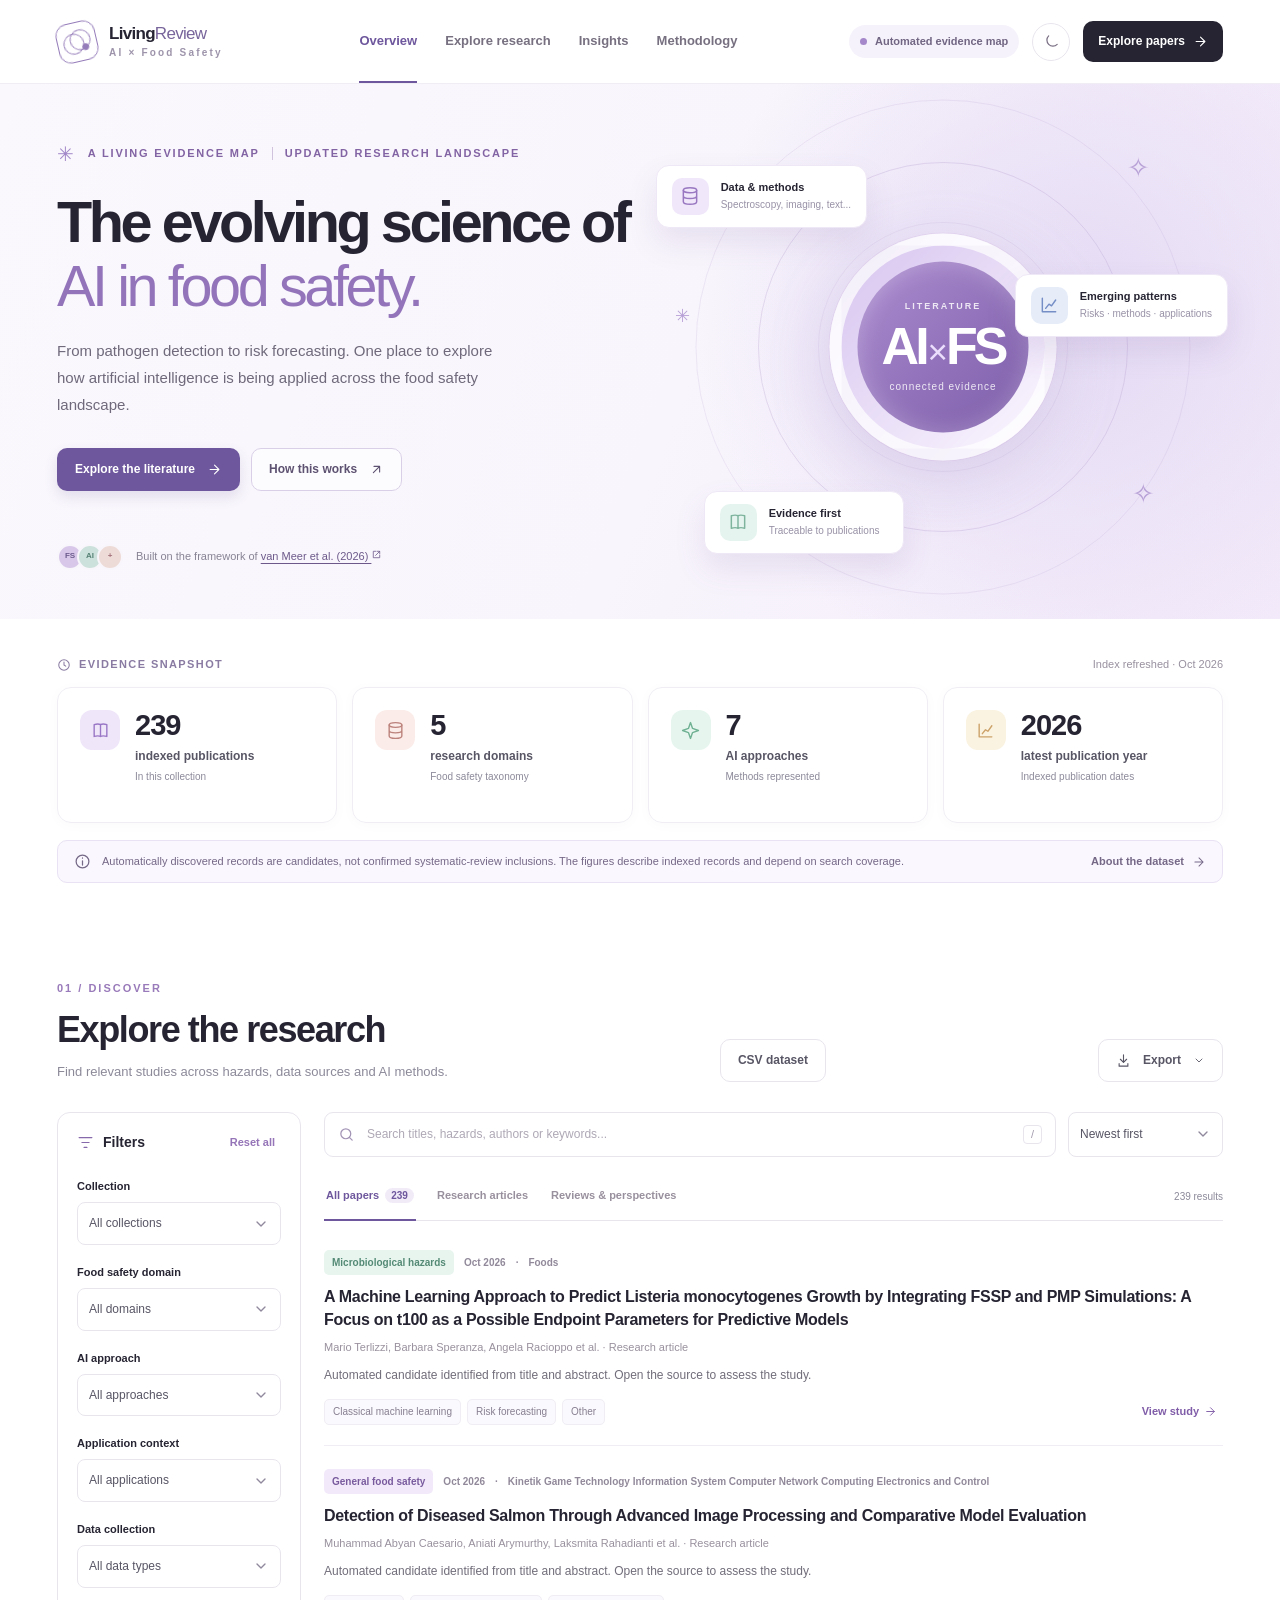
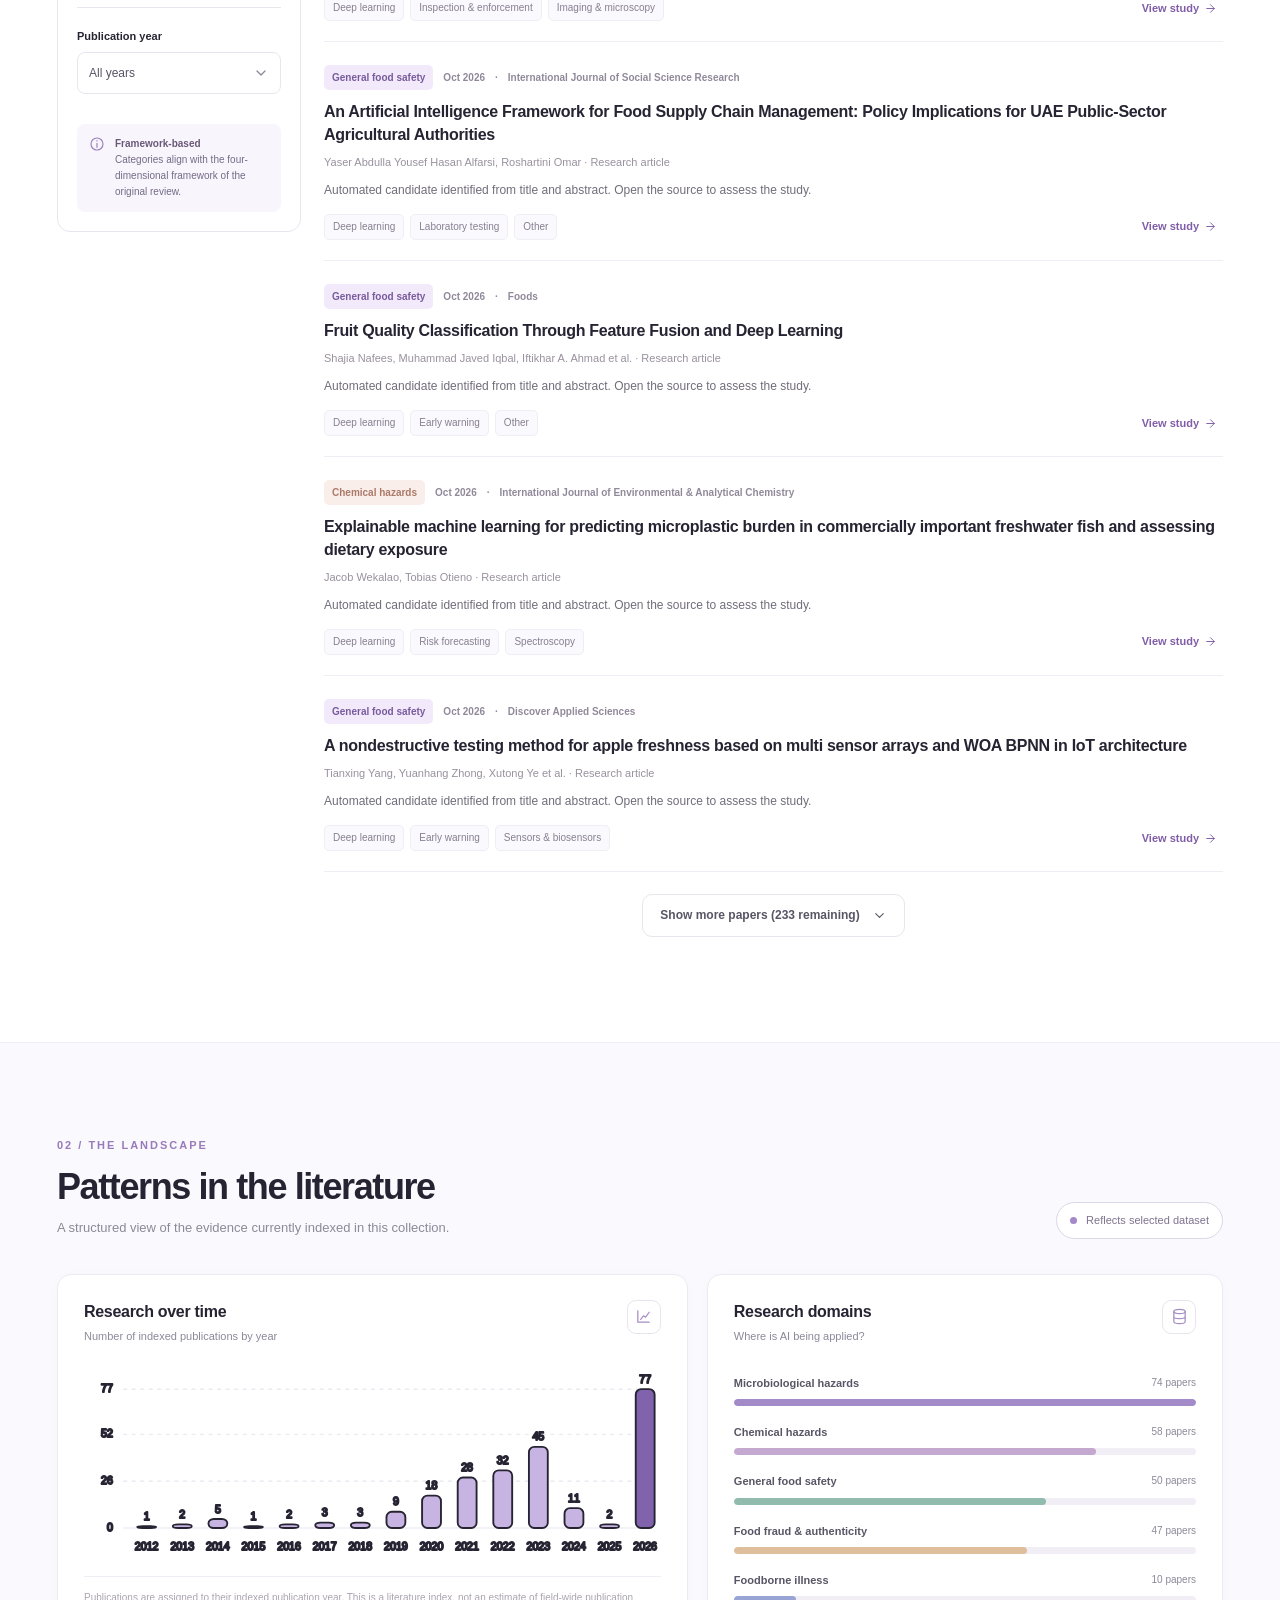
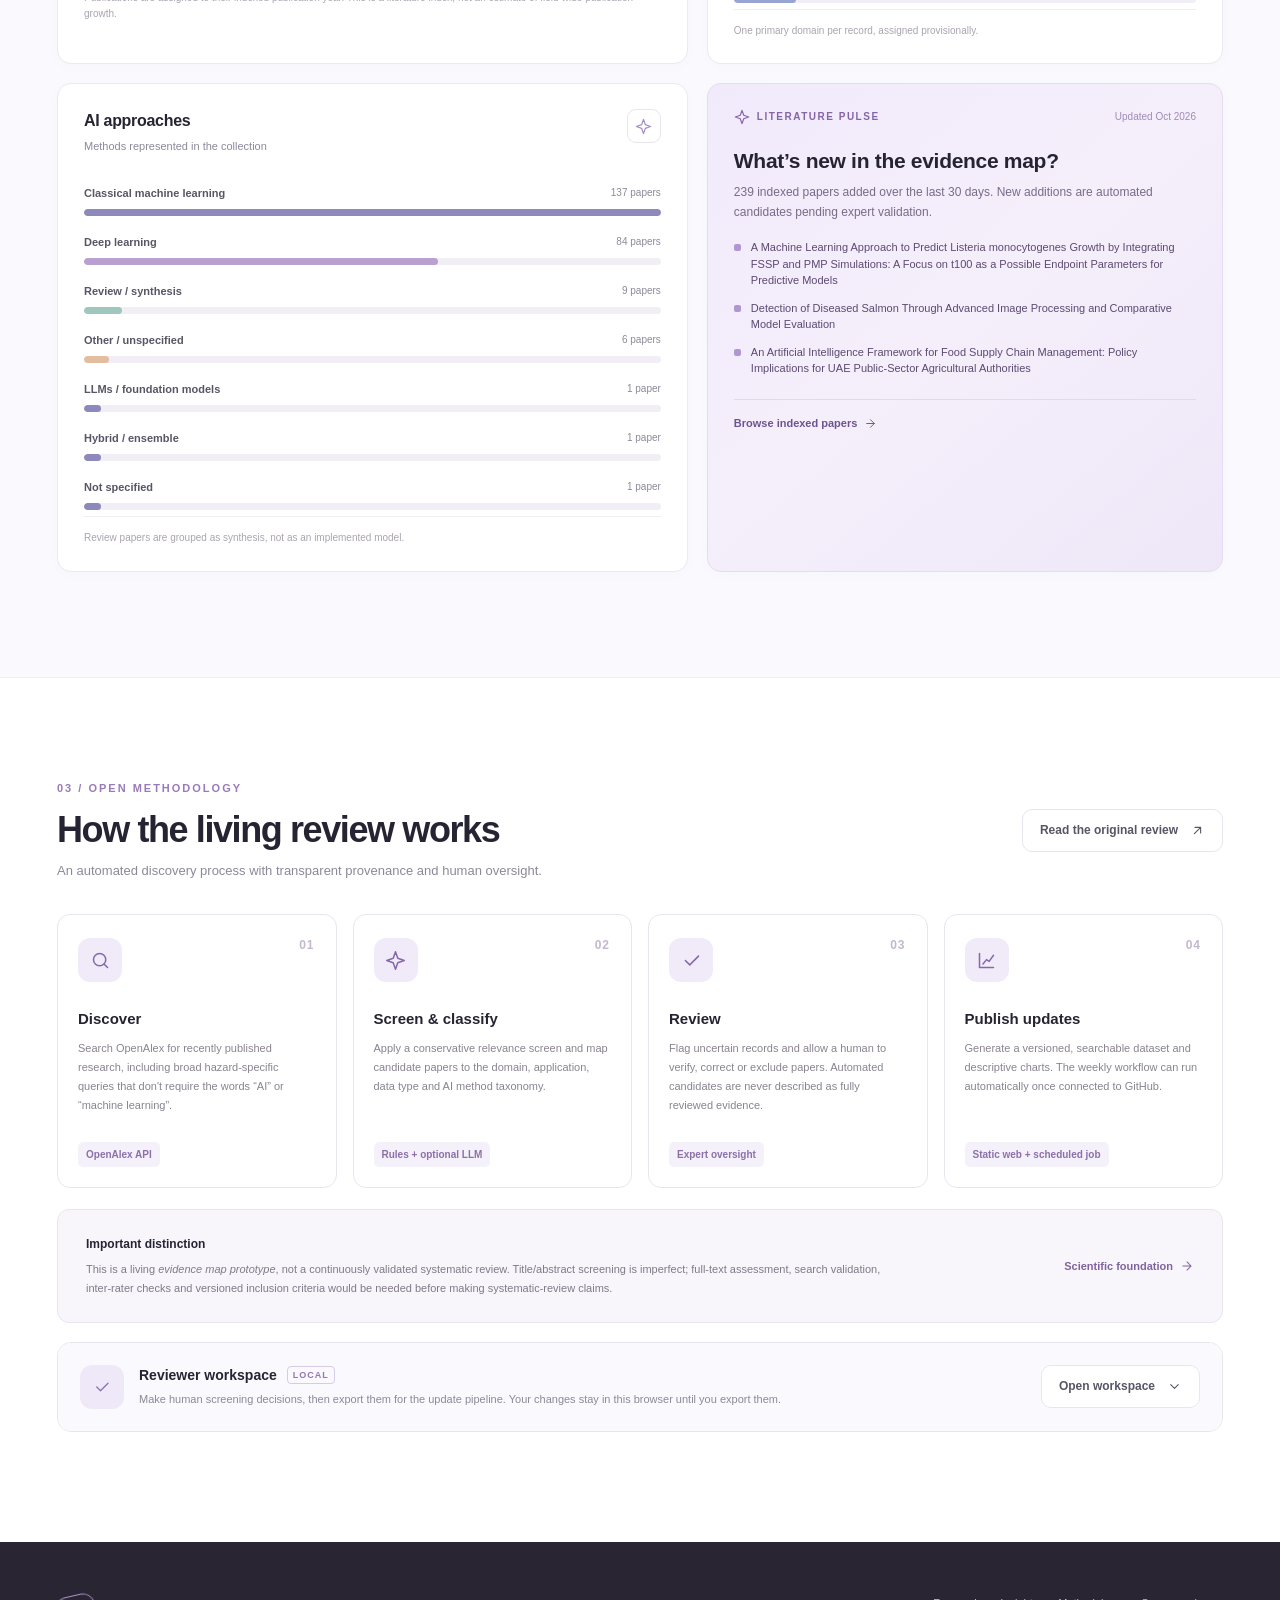
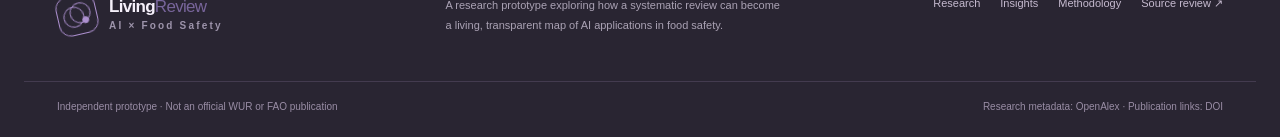
==== commit d6943013: "data: weekly literature refresh" ====
--- a/index.html
+++ b/index.html
@@ -77,9 +77,9 @@
       <section class="snapshot container" aria-label="Dataset snapshot">
         <div class="snapshot-heading"><span><svg><use href="#i-clock"></use></svg> EVIDENCE SNAPSHOT</span><span id="snapshot-updated">160 review studies + 6 newer papers · 15 October 2026</span></div>
         <div class="stat-grid">
-          <div class="stat-card"><div class="stat-icon lilac"><svg><use href="#i-book"></use></svg></div><div><strong id="stat-papers">166</strong><span>indexed publications</span><small>In this collection</small></div></div>
+          <div class="stat-card"><div class="stat-icon lilac"><svg><use href="#i-book"></use></svg></div><div><strong id="stat-papers">239</strong><span>indexed publications</span><small>In this collection</small></div></div>
           <div class="stat-card"><div class="stat-icon blush"><svg><use href="#i-database"></use></svg></div><div><strong id="stat-domains">5</strong><span>research domains</span><small>Food safety taxonomy</small></div></div>
-          <div class="stat-card"><div class="stat-icon mint"><svg><use href="#i-spark"></use></svg></div><div><strong id="stat-methods">4</strong><span>AI approaches</span><small>Methods represented</small></div></div>
+          <div class="stat-card"><div class="stat-icon mint"><svg><use href="#i-spark"></use></svg></div><div><strong id="stat-methods">7</strong><span>AI approaches</span><small>Methods represented</small></div></div>
           <div class="stat-card"><div class="stat-icon warm"><svg><use href="#i-chart"></use></svg></div><div><strong id="stat-latest">2026</strong><span>latest publication year</span><small>Indexed publication dates</small></div></div>
         </div>
         <div class="caution-strip"><svg><use href="#i-info"></use></svg><span id="collection-disclaimer">166 distinct records: 160 unique studies in the 161 published review table entries, plus six more recent papers. The new papers are not included in the original review.</span><a href="#methodology">About the dataset <svg><use href="#i-arrow"></use></svg></a></div>
@@ -100,8 +100,330 @@
           </aside>
           <div class="results-panel">
             <div class="results-toolbar"><div class="search-box"><svg><use href="#i-search"></use></svg><input id="search-input" type="search" placeholder="Search titles, hazards, authors or keywords..." autocomplete="off" aria-label="Search publications"/><kbd>/</kbd></div><select id="sort-select" aria-label="Sort publications"><option value="newest">Newest first</option><option value="oldest">Oldest first</option><option value="title">Title A–Z</option></select></div>
-            <div class="result-tabs"><div class="tab-buttons" role="tablist" aria-label="Publication type"><button data-tab="all" class="tab active" role="tab" aria-selected="true">All papers <span id="tab-total">166</span></button><button data-tab="research" class="tab" role="tab" aria-selected="false">Research articles</button><button data-tab="review" class="tab" role="tab" aria-selected="false">Reviews &amp; perspectives</button></div><span id="results-count">166 results</span></div>
+            <div class="result-tabs"><div class="tab-buttons" role="tablist" aria-label="Publication type"><button data-tab="all" class="tab active" role="tab" aria-selected="true">All papers <span id="tab-total">239</span></button><button data-tab="research" class="tab" role="tab" aria-selected="false">Research articles</button><button data-tab="review" class="tab" role="tab" aria-selected="false">Reviews &amp; perspectives</button></div><span id="results-count">239 results</span></div>
             <noscript><p class="static-info">All papers and charts are shown below. Enable JavaScript in a web browser to use the search, filters, and reviewer workspace.</p></noscript><div id="paper-list" class="paper-list" aria-live="polite"><!-- SSR:paper-list:start -->
+<article class="paper-card">
+      <div class="paper-meta"><span class="domain-badge micro">Microbiological hazards</span><span>Oct 2026</span><span>·</span><span>Foods</span></div>
+      <a class="paper-title" href="https://doi.org/10.3390/foods15203640" target="_blank" rel="noopener noreferrer">A Machine Learning Approach to Predict Listeria monocytogenes Growth by Integrating FSSP and PMP Simulations: A Focus on t100 as a Possible Endpoint Parameters for Predictive Models</a>
+      <p class="paper-byline">Mario Terlizzi, Barbara Speranza, Angela Racioppo et al. · Research article</p>
+      <p class="paper-summary">Automated candidate identified from title and abstract. Open the source to assess the study.</p>
+      <div class="paper-bottom"><div class="tag-group"><span class="tag">Classical machine learning</span><span class="tag">Risk forecasting</span><span class="tag">Other</span></div><a class="paper-read" href="https://doi.org/10.3390/foods15203640" target="_blank" rel="noopener noreferrer">Open DOI ↗</a></div>
+    </article>
+<article class="paper-card">
+      <div class="paper-meta"><span class="domain-badge ">General food safety</span><span>Oct 2026</span><span>·</span><span>Kinetik Game Technology Information System Computer Network Computing Electronics and Control</span></div>
+      <a class="paper-title" href="https://doi.org/10.22219/kinetik.v11i4.2776" target="_blank" rel="noopener noreferrer">Detection of Diseased Salmon Through Advanced Image Processing and Comparative Model Evaluation</a>
+      <p class="paper-byline">Muhammad Abyan Caesario, Aniati Arymurthy, Laksmita Rahadianti et al. · Research article</p>
+      <p class="paper-summary">Automated candidate identified from title and abstract. Open the source to assess the study.</p>
+      <div class="paper-bottom"><div class="tag-group"><span class="tag">Deep learning</span><span class="tag">Inspection &amp; enforcement</span><span class="tag">Imaging &amp; microscopy</span></div><a class="paper-read" href="https://doi.org/10.22219/kinetik.v11i4.2776" target="_blank" rel="noopener noreferrer">Open DOI ↗</a></div>
+    </article>
+<article class="paper-card">
+      <div class="paper-meta"><span class="domain-badge ">General food safety</span><span>Oct 2026</span><span>·</span><span>International Journal of Social Science Research</span></div>
+      <a class="paper-title" href="https://doi.org/10.5296/ijssr.v14i3.24090" target="_blank" rel="noopener noreferrer">An Artificial Intelligence Framework for Food Supply Chain Management: Policy Implications for UAE Public-Sector Agricultural Authorities</a>
+      <p class="paper-byline">Yaser Abdulla Yousef Hasan Alfarsi, Roshartini Omar · Research article</p>
+      <p class="paper-summary">Automated candidate identified from title and abstract. Open the source to assess the study.</p>
+      <div class="paper-bottom"><div class="tag-group"><span class="tag">Deep learning</span><span class="tag">Laboratory testing</span><span class="tag">Other</span></div><a class="paper-read" href="https://doi.org/10.5296/ijssr.v14i3.24090" target="_blank" rel="noopener noreferrer">Open DOI ↗</a></div>
+    </article>
+<article class="paper-card">
+      <div class="paper-meta"><span class="domain-badge ">General food safety</span><span>Oct 2026</span><span>·</span><span>Foods</span></div>
+      <a class="paper-title" href="https://doi.org/10.3390/foods15203624" target="_blank" rel="noopener noreferrer">Fruit Quality Classification Through Feature Fusion and Deep Learning</a>
+      <p class="paper-byline">Shajia Nafees, Muhammad Javed Iqbal, Iftikhar A. Ahmad et al. · Research article</p>
+      <p class="paper-summary">Automated candidate identified from title and abstract. Open the source to assess the study.</p>
+      <div class="paper-bottom"><div class="tag-group"><span class="tag">Deep learning</span><span class="tag">Early warning</span><span class="tag">Other</span></div><a class="paper-read" href="https://doi.org/10.3390/foods15203624" target="_blank" rel="noopener noreferrer">Open DOI ↗</a></div>
+    </article>
+<article class="paper-card">
+      <div class="paper-meta"><span class="domain-badge chem">Chemical hazards</span><span>Oct 2026</span><span>·</span><span>International Journal of Environmental &amp; Analytical Chemistry</span></div>
+      <a class="paper-title" href="https://doi.org/10.1080/03067319.2026.2742467" target="_blank" rel="noopener noreferrer">Explainable machine learning for predicting microplastic burden in commercially important freshwater fish and assessing dietary exposure</a>
+      <p class="paper-byline">Jacob Wekalao, Tobias Otieno · Research article</p>
+      <p class="paper-summary">Automated candidate identified from title and abstract. Open the source to assess the study.</p>
+      <div class="paper-bottom"><div class="tag-group"><span class="tag">Deep learning</span><span class="tag">Risk forecasting</span><span class="tag">Spectroscopy</span></div><a class="paper-read" href="https://doi.org/10.1080/03067319.2026.2742467" target="_blank" rel="noopener noreferrer">Open DOI ↗</a></div>
+    </article>
+<article class="paper-card">
+      <div class="paper-meta"><span class="domain-badge ">General food safety</span><span>Oct 2026</span><span>·</span><span>Discover Applied Sciences</span></div>
+      <a class="paper-title" href="https://doi.org/10.1007/s42452-026-09664-0" target="_blank" rel="noopener noreferrer">A nondestructive testing method for apple freshness based on multi sensor arrays and WOA BPNN in IoT architecture</a>
+      <p class="paper-byline">Tianxing Yang, Yuanhang Zhong, Xutong Ye et al. · Research article</p>
+      <p class="paper-summary">Automated candidate identified from title and abstract. Open the source to assess the study.</p>
+      <div class="paper-bottom"><div class="tag-group"><span class="tag">Deep learning</span><span class="tag">Early warning</span><span class="tag">Sensors &amp; biosensors</span></div><a class="paper-read" href="https://doi.org/10.1007/s42452-026-09664-0" target="_blank" rel="noopener noreferrer">Open DOI ↗</a></div>
+    </article>
+<article class="paper-card">
+      <div class="paper-meta"><span class="domain-badge ">General food safety</span><span>Oct 2026</span><span>·</span><span>Coordination Chemistry Reviews</span></div>
+      <a class="paper-title" href="https://doi.org/10.1016/j.ccr.2026.218623" target="_blank" rel="noopener noreferrer">Metal-Organic Framework fluorescent sensors for volatile and biogenic amines: from molecular design to intelligent real-time detection</a>
+      <p class="paper-byline">Wenxi Zhang, Zhong‐Min Su, Xiao Li et al. · Research article</p>
+      <p class="paper-summary">Automated candidate identified from title and abstract. Open the source to assess the study.</p>
+      <div class="paper-bottom"><div class="tag-group"><span class="tag">Deep learning</span><span class="tag">Laboratory testing</span><span class="tag">Sensors &amp; biosensors</span></div><a class="paper-read" href="https://doi.org/10.1016/j.ccr.2026.218623" target="_blank" rel="noopener noreferrer">Open DOI ↗</a></div>
+    </article>
+<article class="paper-card">
+      <div class="paper-meta"><span class="domain-badge chem">Chemical hazards</span><span>Oct 2026</span><span>·</span><span>Journal of Food Composition and Analysis</span></div>
+      <a class="paper-title" href="https://doi.org/10.1016/j.jfca.2026.109567" target="_blank" rel="noopener noreferrer">Aflatoxin M1 in milk products: QuEChERS–HPLC-FLD quantification, occurrence patterns across product categories and interpretable risk-based screening</a>
+      <p class="paper-byline">Ala’ Yahya Sirhan, Mohammad Ismail · Research article</p>
+      <p class="paper-summary">Automated candidate identified from title and abstract. Open the source to assess the study.</p>
+      <div class="paper-bottom"><div class="tag-group"><span class="tag">Other / unspecified</span><span class="tag">Inspection &amp; enforcement</span><span class="tag">Other</span></div><a class="paper-read" href="https://doi.org/10.1016/j.jfca.2026.109567" target="_blank" rel="noopener noreferrer">Open DOI ↗</a></div>
+    </article>
+<article class="paper-card">
+      <div class="paper-meta"><span class="domain-badge micro">Microbiological hazards</span><span>Oct 2026</span><span>·</span><span>ASM Food Microbiology</span></div>
+      <a class="paper-title" href="https://doi.org/10.1128/asmfm.00014-26" target="_blank" rel="noopener noreferrer">Transferable artificial intelligence for viable but non-culturable foodborne pathogen detection: opportunities, challenges, and future directions</a>
+      <p class="paper-byline">Yue Wang, Hui Liu, Junjie Chen et al. · Research article</p>
+      <p class="paper-summary">Automated candidate identified from title and abstract. Open the source to assess the study.</p>
+      <div class="paper-bottom"><div class="tag-group"><span class="tag">Other / unspecified</span><span class="tag">Laboratory testing</span><span class="tag">Other</span></div><a class="paper-read" href="https://doi.org/10.1128/asmfm.00014-26" target="_blank" rel="noopener noreferrer">Open DOI ↗</a></div>
+    </article>
+<article class="paper-card">
+      <div class="paper-meta"><span class="domain-badge fraud">Food fraud &amp; authenticity</span><span>Oct 2026</span><span>·</span><span>Applied Sciences</span></div>
+      <a class="paper-title" href="https://doi.org/10.3390/app16199820" target="_blank" rel="noopener noreferrer">Machine Learning-Enhanced Fluorescence Spectroscopy for Food Safety and Environmental Monitoring: Recent Advances, Applications, and Future Perspectives</a>
+      <p class="paper-byline">Hongfei Yin, Jingran Ma, Junyan Cheng et al. · Research article</p>
+      <p class="paper-summary">Automated candidate identified from title and abstract. Open the source to assess the study.</p>
+      <div class="paper-bottom"><div class="tag-group"><span class="tag">Deep learning</span><span class="tag">Laboratory testing</span><span class="tag">Spectroscopy</span></div><a class="paper-read" href="https://doi.org/10.3390/app16199820" target="_blank" rel="noopener noreferrer">Open DOI ↗</a></div>
+    </article>
+<article class="paper-card">
+      <div class="paper-meta"><span class="domain-badge ">General food safety</span><span>Oct 2026</span><span>·</span><span>Engineering Research Express</span></div>
+      <a class="paper-title" href="https://doi.org/10.1088/2631-8695/aeafb7" target="_blank" rel="noopener noreferrer">Edge-Based Fruit Quality Assessment Using an AI-Driven Electronic Nose</a>
+      <p class="paper-byline">Manel Hentati, Raida Hentati · Research article</p>
+      <p class="paper-summary">Automated candidate identified from title and abstract. Open the source to assess the study.</p>
+      <div class="paper-bottom"><div class="tag-group"><span class="tag">Deep learning</span><span class="tag">Laboratory testing</span><span class="tag">Sensors &amp; biosensors</span></div><a class="paper-read" href="https://doi.org/10.1088/2631-8695/aeafb7" target="_blank" rel="noopener noreferrer">Open DOI ↗</a></div>
+    </article>
+<article class="paper-card">
+      <div class="paper-meta"><span class="domain-badge chem">Chemical hazards</span><span>Oct 2026</span><span>·</span><span>DOAJ (DOAJ: Directory of Open Access Journals)</span></div>
+      <a class="paper-title" href="https://doi.org/10.62638/zasmat1924" target="_blank" rel="noopener noreferrer">Microplastics in food packaging: Evaluating contamination in take out and dine in food containers and machine learning prediction of release</a>
+      <p class="paper-byline">Pranat Jain, Dayanand Sharma, Utkarsh et al. · Research article</p>
+      <p class="paper-summary">Automated candidate identified from title and abstract. Open the source to assess the study.</p>
+      <div class="paper-bottom"><div class="tag-group"><span class="tag">Classical machine learning</span><span class="tag">Risk forecasting</span><span class="tag">Spectroscopy</span></div><a class="paper-read" href="https://doi.org/10.62638/zasmat1924" target="_blank" rel="noopener noreferrer">Open DOI ↗</a></div>
+    </article>
+<article class="paper-card">
+      <div class="paper-meta"><span class="domain-badge chem">Chemical hazards</span><span>Oct 2026</span><span>·</span><span>Foods</span></div>
+      <a class="paper-title" href="https://doi.org/10.3390/foods15193520" target="_blank" rel="noopener noreferrer">From Laboratory Accuracy to Industrial Deployment: A Review of Hyperspectral Imaging for Cereal Grain Quality and Safety Assessment</a>
+      <p class="paper-byline">Lingbo Zhou, Jichao Zhang, Guobin Zhang et al. · Research article</p>
+      <p class="paper-summary">Automated candidate identified from title and abstract. Open the source to assess the study.</p>
+      <div class="paper-bottom"><div class="tag-group"><span class="tag">Review / synthesis</span><span class="tag">Methods &amp; perspectives</span><span class="tag">Spectroscopy</span></div><a class="paper-read" href="https://doi.org/10.3390/foods15193520" target="_blank" rel="noopener noreferrer">Open DOI ↗</a></div>
+    </article>
+<article class="paper-card">
+      <div class="paper-meta"><span class="domain-badge chem">Chemical hazards</span><span>Oct 2026</span><span>·</span><span>World Mycotoxin Journal</span></div>
+      <a class="paper-title" href="https://doi.org/10.1163/18750796-bja10053" target="_blank" rel="noopener noreferrer">The occurrence of emerging and satellite data-driven prediction of major mycotoxins in maize fields in the Vojvodina region (Serbia)</a>
+      <p class="paper-byline">Đina Konstantin, Gordan Mimić, Michael Sulyok et al. · Research article</p>
+      <p class="paper-summary">Automated candidate identified from title and abstract. Open the source to assess the study.</p>
+      <div class="paper-bottom"><div class="tag-group"><span class="tag">Classical machine learning</span><span class="tag">Risk forecasting</span><span class="tag">Other</span></div><a class="paper-read" href="https://doi.org/10.1163/18750796-bja10053" target="_blank" rel="noopener noreferrer">Open DOI ↗</a></div>
+    </article>
+<article class="paper-card">
+      <div class="paper-meta"><span class="domain-badge fraud">Food fraud &amp; authenticity</span><span>Oct 2026</span><span>·</span><span>Journal of Food Composition and Analysis</span></div>
+      <a class="paper-title" href="https://doi.org/10.1016/j.jfca.2026.109583" target="_blank" rel="noopener noreferrer">Unlocking the “Black Box” of Food Prediction Models: Applications and Perspectives of Explainable Artificial Intelligence in Agri-Food Chemical Analysis and Quality Control</a>
+      <p class="paper-byline">Wenting LI, Junwei Guo, Hexin Chen et al. · Research article</p>
+      <p class="paper-summary">Automated candidate identified from title and abstract. Open the source to assess the study.</p>
+      <div class="paper-bottom"><div class="tag-group"><span class="tag">Deep learning</span><span class="tag">Risk forecasting</span><span class="tag">Imaging &amp; microscopy</span></div><a class="paper-read" href="https://doi.org/10.1016/j.jfca.2026.109583" target="_blank" rel="noopener noreferrer">Open DOI ↗</a></div>
+    </article>
+<article class="paper-card">
+      <div class="paper-meta"><span class="domain-badge ">General food safety</span><span>Sep 2026</span><span>·</span><span>한국키틴키토산학회지</span></div>
+      <a class="paper-title" href="https://doi.org/10.17642/jcc.31.3.8" target="_blank" rel="noopener noreferrer">Research Trends in Nanobiosensors and the Application of Artificial Intelligence</a>
+      <p class="paper-byline">Hee-Hwa Lee, Jin-young Lee · Research article</p>
+      <p class="paper-summary">Automated candidate identified from title and abstract. Open the source to assess the study.</p>
+      <div class="paper-bottom"><div class="tag-group"><span class="tag">Deep learning</span><span class="tag">Laboratory testing</span><span class="tag">Sensors &amp; biosensors</span></div><a class="paper-read" href="https://doi.org/10.17642/jcc.31.3.8" target="_blank" rel="noopener noreferrer">Open DOI ↗</a></div>
+    </article>
+<article class="paper-card">
+      <div class="paper-meta"><span class="domain-badge fraud">Food fraud &amp; authenticity</span><span>Sep 2026</span><span>·</span><span>Microchemical Journal</span></div>
+      <a class="paper-title" href="https://doi.org/10.1016/j.microc.2026.119867" target="_blank" rel="noopener noreferrer">Machine learning-assisted SERS detection for rapid traceability and authentication of multi-species milk</a>
+      <p class="paper-byline">Hongwen Li, Nan Li, Xin Liu et al. · Research article</p>
+      <p class="paper-summary">Automated candidate identified from title and abstract. Open the source to assess the study.</p>
+      <div class="paper-bottom"><div class="tag-group"><span class="tag">Deep learning</span><span class="tag">Laboratory testing</span><span class="tag">Spectroscopy</span></div><a class="paper-read" href="https://doi.org/10.1016/j.microc.2026.119867" target="_blank" rel="noopener noreferrer">Open DOI ↗</a></div>
+    </article>
+<article class="paper-card">
+      <div class="paper-meta"><span class="domain-badge micro">Microbiological hazards</span><span>Sep 2026</span><span>·</span><span>Journal of Food Protection</span></div>
+      <a class="paper-title" href="https://doi.org/10.1016/j.jfp.2026.100934" target="_blank" rel="noopener noreferrer">Rapid Detection of Salmonella Typhimurium Microcolonies Using Phase-Contrast Imaging and Deep Learning</a>
+      <p class="paper-byline">Namariq Dhahir, Malek Rababa, Bibek Koirala et al. · Research article</p>
+      <p class="paper-summary">Automated candidate identified from title and abstract. Open the source to assess the study.</p>
+      <div class="paper-bottom"><div class="tag-group"><span class="tag">Deep learning</span><span class="tag">Laboratory testing</span><span class="tag">Imaging &amp; microscopy</span></div><a class="paper-read" href="https://doi.org/10.1016/j.jfp.2026.100934" target="_blank" rel="noopener noreferrer">Open DOI ↗</a></div>
+    </article>
+<article class="paper-card">
+      <div class="paper-meta"><span class="domain-badge chem">Chemical hazards</span><span>Sep 2026</span><span>·</span><span>Journal of Hazardous Materials</span></div>
+      <a class="paper-title" href="https://doi.org/10.1016/j.jhazmat.2026.143771" target="_blank" rel="noopener noreferrer">The construction of UiO-66(Ce)/Cu oxidase for multivariate identification of acetylcholinesterase, organophosphorus pesticides and tannic acid supported by machine learning</a>
+      <p class="paper-byline">Yuhan Zhao, Xinyu Han, Shuang Li et al. · Research article</p>
+      <p class="paper-summary">Automated candidate identified from title and abstract. Open the source to assess the study.</p>
+      <div class="paper-bottom"><div class="tag-group"><span class="tag">Classical machine learning</span><span class="tag">Laboratory testing</span><span class="tag">Other</span></div><a class="paper-read" href="https://doi.org/10.1016/j.jhazmat.2026.143771" target="_blank" rel="noopener noreferrer">Open DOI ↗</a></div>
+    </article>
+<article class="paper-card">
+      <div class="paper-meta"><span class="domain-badge ">General food safety</span><span>Sep 2026</span><span>·</span><span>Biosensors and Bioelectronics X</span></div>
+      <a class="paper-title" href="https://doi.org/10.1016/j.biosx.2026.100846" target="_blank" rel="noopener noreferrer">Next-generation microbial fuel cell biosensors: Integrating self-powered, IoT connectivity, and AI-driven intelligence for real-time monitoring</a>
+      <p class="paper-byline">Dayakar Thatikayala, Chinnaiahgari Silpa, G. Shravan Chandra et al. · Research article</p>
+      <p class="paper-summary">Automated candidate identified from title and abstract. Open the source to assess the study.</p>
+      <div class="paper-bottom"><div class="tag-group"><span class="tag">Classical machine learning</span><span class="tag">Laboratory testing</span><span class="tag">Sensors &amp; biosensors</span></div><a class="paper-read" href="https://doi.org/10.1016/j.biosx.2026.100846" target="_blank" rel="noopener noreferrer">Open DOI ↗</a></div>
+    </article>
+<article class="paper-card">
+      <div class="paper-meta"><span class="domain-badge micro">Microbiological hazards</span><span>Sep 2026</span><span>·</span><span>Applied Sciences</span></div>
+      <a class="paper-title" href="https://doi.org/10.3390/app16199578" target="_blank" rel="noopener noreferrer">Multi-Omics and Machine Learning for Predicting Foodborne Pathogen Carriage in Food-Producing Animals: Current Knowledge, Challenges, and Future Applications</a>
+      <p class="paper-byline">Alexandra Ban-Cucerzan, Kálmán Imre, Adriana Morar · Research article</p>
+      <p class="paper-summary">Automated candidate identified from title and abstract. Open the source to assess the study.</p>
+      <div class="paper-bottom"><div class="tag-group"><span class="tag">Classical machine learning</span><span class="tag">Risk forecasting</span><span class="tag">Genomics &amp; sequencing</span></div><a class="paper-read" href="https://doi.org/10.3390/app16199578" target="_blank" rel="noopener noreferrer">Open DOI ↗</a></div>
+    </article>
+<article class="paper-card">
+      <div class="paper-meta"><span class="domain-badge fraud">Food fraud &amp; authenticity</span><span>Sep 2026</span><span>·</span><span>Food Additives &amp; Contaminants Part A</span></div>
+      <a class="paper-title" href="https://doi.org/10.1080/19440049.2026.2729045" target="_blank" rel="noopener noreferrer">Lightweight residual deep learning framework for urea and formalin adulteration detection in milk using hyperspectral imaging</a>
+      <p class="paper-byline">P. C. Harish Padmanaban, B. Sathya Bama · Research article</p>
+      <p class="paper-summary">Automated candidate identified from title and abstract. Open the source to assess the study.</p>
+      <div class="paper-bottom"><div class="tag-group"><span class="tag">Deep learning</span><span class="tag">Laboratory testing</span><span class="tag">Imaging &amp; microscopy</span></div><a class="paper-read" href="https://doi.org/10.1080/19440049.2026.2729045" target="_blank" rel="noopener noreferrer">Open DOI ↗</a></div>
+    </article>
+<article class="paper-card">
+      <div class="paper-meta"><span class="domain-badge chem">Chemical hazards</span><span>Sep 2026</span><span>·</span><span>Future Foods</span></div>
+      <a class="paper-title" href="https://doi.org/10.1016/j.fufo.2026.101202" target="_blank" rel="noopener noreferrer">Chemical hazards in rice processing and AI-assisted prevention and control: a review of formation pathways, health risks, and intelligent mitigation strategies</a>
+      <p class="paper-byline">Zhongxing Chu, Zuomin Hu, Baitong Zhu et al. · Research article</p>
+      <p class="paper-summary">Automated candidate identified from title and abstract. Open the source to assess the study.</p>
+      <div class="paper-bottom"><div class="tag-group"><span class="tag">Review / synthesis</span><span class="tag">Methods &amp; perspectives</span><span class="tag">Literature &amp; reviews</span></div><a class="paper-read" href="https://doi.org/10.1016/j.fufo.2026.101202" target="_blank" rel="noopener noreferrer">Open DOI ↗</a></div>
+    </article>
+<article class="paper-card">
+      <div class="paper-meta"><span class="domain-badge ">General food safety</span><span>Sep 2026</span><span>·</span><span>Discover Animals</span></div>
+      <a class="paper-title" href="https://doi.org/10.1007/s44338-026-00259-y" target="_blank" rel="noopener noreferrer">Applications and challenges of geospatial technologies in veterinary medicine</a>
+      <p class="paper-byline">Assaye Wollelie Fentie, Daniel Haile Asefa · Research article</p>
+      <p class="paper-summary">Automated candidate identified from title and abstract. Open the source to assess the study.</p>
+      <div class="paper-bottom"><div class="tag-group"><span class="tag">Classical machine learning</span><span class="tag">Risk forecasting</span><span class="tag">Other</span></div><a class="paper-read" href="https://doi.org/10.1007/s44338-026-00259-y" target="_blank" rel="noopener noreferrer">Open DOI ↗</a></div>
+    </article>
+<article class="paper-card">
+      <div class="paper-meta"><span class="domain-badge ">General food safety</span><span>Sep 2026</span><span>·</span><span>International Journal of Medical Toxicology and Forensic Medicine</span></div>
+      <a class="paper-title" href="https://doi.org/10.22037/ijmtfm.v16.53178" target="_blank" rel="noopener noreferrer">Explainable Multi-Scale Attention-Enhanced Vision Transformer for Robust Detection of Pest-Related Food Safety Hazards</a>
+      <p class="paper-byline">Prerana Nilesh Khairnar, Bharathi Alagiri, Karthikeyan Kasi et al. · Research article</p>
+      <p class="paper-summary">Automated candidate identified from title and abstract. Open the source to assess the study.</p>
+      <div class="paper-bottom"><div class="tag-group"><span class="tag">Deep learning</span><span class="tag">Laboratory testing</span><span class="tag">Imaging &amp; microscopy</span></div><a class="paper-read" href="https://doi.org/10.22037/ijmtfm.v16.53178" target="_blank" rel="noopener noreferrer">Open DOI ↗</a></div>
+    </article>
+<article class="paper-card">
+      <div class="paper-meta"><span class="domain-badge micro">Microbiological hazards</span><span>Sep 2026</span><span>·</span><span>Food Reviews International</span></div>
+      <a class="paper-title" href="https://doi.org/10.1080/87559129.2026.2734791" target="_blank" rel="noopener noreferrer">Hydrogel-Based Sensors for Foodborne Pathogen Detection: Tackling Matrix Interference Through Anti-Fouling and Smart Design Strategies</a>
+      <p class="paper-byline">Yang Shuixian, Xiaobo Zhang, Jijuan Cao et al. · Research article</p>
+      <p class="paper-summary">Automated candidate identified from title and abstract. Open the source to assess the study.</p>
+      <div class="paper-bottom"><div class="tag-group"><span class="tag">Classical machine learning</span><span class="tag">Laboratory testing</span><span class="tag">Sensors &amp; biosensors</span></div><a class="paper-read" href="https://doi.org/10.1080/87559129.2026.2734791" target="_blank" rel="noopener noreferrer">Open DOI ↗</a></div>
+    </article>
+<article class="paper-card">
+      <div class="paper-meta"><span class="domain-badge fraud">Food fraud &amp; authenticity</span><span>Sep 2026</span><span>·</span><span>Chemosensors</span></div>
+      <a class="paper-title" href="https://doi.org/10.3390/chemosensors14090211" target="_blank" rel="noopener noreferrer">AI Meets Analytical Chemistry: The Next Era of Food Forensics</a>
+      <p class="paper-byline">Himali Upadhyay, Subhash Gurappa, S. Sitharama Iyengar et al. · Research article</p>
+      <p class="paper-summary">Automated candidate identified from title and abstract. Open the source to assess the study.</p>
+      <div class="paper-bottom"><div class="tag-group"><span class="tag">Deep learning</span><span class="tag">Laboratory testing</span><span class="tag">Mass spectrometry</span></div><a class="paper-read" href="https://doi.org/10.3390/chemosensors14090211" target="_blank" rel="noopener noreferrer">Open DOI ↗</a></div>
+    </article>
+<article class="paper-card">
+      <div class="paper-meta"><span class="domain-badge chem">Chemical hazards</span><span>Sep 2026</span><span>·</span><span>Toxins</span></div>
+      <a class="paper-title" href="https://doi.org/10.3390/toxins18090396" target="_blank" rel="noopener noreferrer">Hyperspectral Imaging for Mycotoxin Monitoring in Food: A Comprehensive Review of Technologies, Algorithms, and Applications</a>
+      <p class="paper-byline">Guangyao Ying, Maofa Zeng, Liang Hong et al. · Research article</p>
+      <p class="paper-summary">Automated candidate identified from title and abstract. Open the source to assess the study.</p>
+      <div class="paper-bottom"><div class="tag-group"><span class="tag">Review / synthesis</span><span class="tag">Methods &amp; perspectives</span><span class="tag">Imaging &amp; microscopy</span></div><a class="paper-read" href="https://doi.org/10.3390/toxins18090396" target="_blank" rel="noopener noreferrer">Open DOI ↗</a></div>
+    </article>
+<article class="paper-card">
+      <div class="paper-meta"><span class="domain-badge micro">Microbiological hazards</span><span>Sep 2026</span><span>·</span><span>Foods</span></div>
+      <a class="paper-title" href="https://doi.org/10.3390/foods15183273" target="_blank" rel="noopener noreferrer">Advances in Sensing Techniques and Deep Learning for Food Quality Detection: Opportunities, Challenges, and Perspectives from Image Recognition to Multimodal Data Fusion</a>
+      <p class="paper-byline">Weihao Wang, Zhidan Jiang, Sisi Yang et al. · Research article</p>
+      <p class="paper-summary">Automated candidate identified from title and abstract. Open the source to assess the study.</p>
+      <div class="paper-bottom"><div class="tag-group"><span class="tag">Deep learning</span><span class="tag">Inspection &amp; enforcement</span><span class="tag">Imaging &amp; microscopy</span></div><a class="paper-read" href="https://doi.org/10.3390/foods15183273" target="_blank" rel="noopener noreferrer">Open DOI ↗</a></div>
+    </article>
+<article class="paper-card">
+      <div class="paper-meta"><span class="domain-badge fraud">Food fraud &amp; authenticity</span><span>Sep 2026</span><span>·</span><span>Universal Journal of Pharmaceutical Research</span></div>
+      <a class="paper-title" href="https://doi.org/10.22270/ujpr.v11i4.1635" target="_blank" rel="noopener noreferrer">GLOBAL LANDSCAPE OF MILK POWDER QUALITY CONTROL: A COMPREHENSIVE REVIEW OF CONTEMPORARY SCIENTIFIC METHODOLOGIES, STANDARDS, AND ADVANCED DETECTION TECHNOLOGIES</a>
+      <p class="paper-byline">Christian Mugabo · Research article</p>
+      <p class="paper-summary">Automated candidate identified from title and abstract. Open the source to assess the study.</p>
+      <div class="paper-bottom"><div class="tag-group"><span class="tag">Review / synthesis</span><span class="tag">Methods &amp; perspectives</span><span class="tag">Spectroscopy</span></div><a class="paper-read" href="https://doi.org/10.22270/ujpr.v11i4.1635" target="_blank" rel="noopener noreferrer">Open DOI ↗</a></div>
+    </article>
+<article class="paper-card">
+      <div class="paper-meta"><span class="domain-badge micro">Microbiological hazards</span><span>Sep 2026</span><span>·</span><span>ASM Food Microbiology</span></div>
+      <a class="paper-title" href="https://doi.org/10.1128/asmfm.00006-26" target="_blank" rel="noopener noreferrer">From detection to prediction: rethinking foodborne pathogen intelligence in the age of AI</a>
+      <p class="paper-byline">Jin Wang, Jingmin Liu, Shuo Wang · Research article</p>
+      <p class="paper-summary">Automated candidate identified from title and abstract. Open the source to assess the study.</p>
+      <div class="paper-bottom"><div class="tag-group"><span class="tag">Other / unspecified</span><span class="tag">Risk forecasting</span><span class="tag">Other</span></div><a class="paper-read" href="https://doi.org/10.1128/asmfm.00006-26" target="_blank" rel="noopener noreferrer">Open DOI ↗</a></div>
+    </article>
+<article class="paper-card">
+      <div class="paper-meta"><span class="domain-badge fraud">Food fraud &amp; authenticity</span><span>Sep 2026</span><span>·</span><span>Jurnal Inotera</span></div>
+      <a class="paper-title" href="https://doi.org/10.31572/inotera.vol11.iss2.2026.id732" target="_blank" rel="noopener noreferrer">A Multi-Class Deep Learning Architecture for Quality Classification and Formalin Contamination Detection in Horticultural Fruits</a>
+      <p class="paper-byline">Ahmad Fauzi, Achmad Lutfi Fuadi Ahmad, Agus Heri Yunial · Research article</p>
+      <p class="paper-summary">Automated candidate identified from title and abstract. Open the source to assess the study.</p>
+      <div class="paper-bottom"><div class="tag-group"><span class="tag">Deep learning</span><span class="tag">Laboratory testing</span><span class="tag">Imaging &amp; microscopy</span></div><a class="paper-read" href="https://doi.org/10.31572/inotera.vol11.iss2.2026.id732" target="_blank" rel="noopener noreferrer">Open DOI ↗</a></div>
+    </article>
+<article class="paper-card">
+      <div class="paper-meta"><span class="domain-badge ">General food safety</span><span>Sep 2026</span><span>·</span><span>International Journal of Applied Smart Interdisciplinary Technologies</span></div>
+      <a class="paper-title" href="https://doi.org/10.68104/ijasit.v1.i3.30" target="_blank" rel="noopener noreferrer">Advances in Agricultural and Food Processing Sectors using Artificial Intelligence</a>
+      <p class="paper-byline">Dhineshkumar Vaiyapuri, M Sivashankari, Narayan Totaram Borkar et al. · Research article</p>
+      <p class="paper-summary">Automated candidate identified from title and abstract. Open the source to assess the study.</p>
+      <div class="paper-bottom"><div class="tag-group"><span class="tag">Deep learning</span><span class="tag">Early warning</span><span class="tag">Other</span></div><a class="paper-read" href="https://doi.org/10.68104/ijasit.v1.i3.30" target="_blank" rel="noopener noreferrer">Open DOI ↗</a></div>
+    </article>
+<article class="paper-card">
+      <div class="paper-meta"><span class="domain-badge chem">Chemical hazards</span><span>Sep 2026</span><span>·</span><span>Toxins</span></div>
+      <a class="paper-title" href="https://doi.org/10.3390/toxins18090392" target="_blank" rel="noopener noreferrer">Predictive Artificial Intelligence Models for Mycotoxin Surveillance and Mitigation in Poultry Production Systems</a>
+      <p class="paper-byline">Padmini Vaka, Laharika Kappari, Gokul V. Selvaraj et al. · Research article</p>
+      <p class="paper-summary">Automated candidate identified from title and abstract. Open the source to assess the study.</p>
+      <div class="paper-bottom"><div class="tag-group"><span class="tag">Classical machine learning</span><span class="tag">Risk forecasting</span><span class="tag">Imaging &amp; microscopy</span></div><a class="paper-read" href="https://doi.org/10.3390/toxins18090392" target="_blank" rel="noopener noreferrer">Open DOI ↗</a></div>
+    </article>
+<article class="paper-card">
+      <div class="paper-meta"><span class="domain-badge fraud">Food fraud &amp; authenticity</span><span>Sep 2026</span><span>·</span><span>Processes</span></div>
+      <a class="paper-title" href="https://doi.org/10.3390/pr14182884" target="_blank" rel="noopener noreferrer">From Farm to Fork: Integrating Smart Farming Data with Isotopic and Spectroscopic Analysis for Food Authentication and Traceability</a>
+      <p class="paper-byline">Maria Tarapoulouzi, Jordi Cruz, Yakdiel Rodríguez-Gallo et al. · Research article</p>
+      <p class="paper-summary">Automated candidate identified from title and abstract. Open the source to assess the study.</p>
+      <div class="paper-bottom"><div class="tag-group"><span class="tag">Classical machine learning</span><span class="tag">Laboratory testing</span><span class="tag">Mass spectrometry</span></div><a class="paper-read" href="https://doi.org/10.3390/pr14182884" target="_blank" rel="noopener noreferrer">Open DOI ↗</a></div>
+    </article>
+<article class="paper-card">
+      <div class="paper-meta"><span class="domain-badge ">General food safety</span><span>Sep 2026</span><span>·</span><span>npj Science of Food</span></div>
+      <a class="paper-title" href="https://doi.org/10.1038/s41538-026-01054-5" target="_blank" rel="noopener noreferrer">Micro- and nanoplastics in food and water from farm-to-fork: exposure pathways, human biomonitoring and AI-enhanced detection – a systematic review</a>
+      <p class="paper-byline">Orlagh Gormley, Awanwee Petchkongkaew, Sasitorn Aueviriyavit et al. · Review</p>
+      <p class="paper-summary">Automated candidate identified from title and abstract. Open the source to assess the study.</p>
+      <div class="paper-bottom"><div class="tag-group"><span class="tag">Review / synthesis</span><span class="tag">Methods &amp; perspectives</span><span class="tag">Spectroscopy</span></div><a class="paper-read" href="https://doi.org/10.1038/s41538-026-01054-5" target="_blank" rel="noopener noreferrer">Open DOI ↗</a></div>
+    </article>
+<article class="paper-card">
+      <div class="paper-meta"><span class="domain-badge micro">Microbiological hazards</span><span>Sep 2026</span><span>·</span><span>Analytical Chemistry</span></div>
+      <a class="paper-title" href="https://doi.org/10.1021/acs.analchem.6c04116" target="_blank" rel="noopener noreferrer">Rapid Bacterial Typing via Fluorescence Differential Staining and Deep Learning</a>
+      <p class="paper-byline">Xin-Tao Peng, Yi-Xuan Tian, Zi-Kun Zhang et al. · Research article</p>
+      <p class="paper-summary">Automated candidate identified from title and abstract. Open the source to assess the study.</p>
+      <div class="paper-bottom"><div class="tag-group"><span class="tag">Deep learning</span><span class="tag">Laboratory testing</span><span class="tag">Other</span></div><a class="paper-read" href="https://doi.org/10.1021/acs.analchem.6c04116" target="_blank" rel="noopener noreferrer">Open DOI ↗</a></div>
+    </article>
+<article class="paper-card">
+      <div class="paper-meta"><span class="domain-badge fraud">Food fraud &amp; authenticity</span><span>Sep 2026</span><span>·</span><span>Food Research International</span></div>
+      <a class="paper-title" href="https://doi.org/10.1016/j.foodres.2026.120763" target="_blank" rel="noopener noreferrer">Straightforward and rapid detection of C. canephora adulteration in roasted and ground Coffea arabica by near-infrared hyperspectral imaging and chemometrics</a>
+      <p class="paper-byline">Sandro Keiichi Otani, Renato Lajarim Carneiro, Stanislau Bogusz Junior · Research article</p>
+      <p class="paper-summary">Automated candidate identified from title and abstract. Open the source to assess the study.</p>
+      <div class="paper-bottom"><div class="tag-group"><span class="tag">Classical machine learning</span><span class="tag">Inspection &amp; enforcement</span><span class="tag">Spectroscopy</span></div><a class="paper-read" href="https://doi.org/10.1016/j.foodres.2026.120763" target="_blank" rel="noopener noreferrer">Open DOI ↗</a></div>
+    </article>
+<article class="paper-card">
+      <div class="paper-meta"><span class="domain-badge chem">Chemical hazards</span><span>Sep 2026</span><span>·</span><span>Foods</span></div>
+      <a class="paper-title" href="https://doi.org/10.3390/foods15173152" target="_blank" rel="noopener noreferrer">SERS-Based Detection of Food Contaminants: From Laboratory Sensitivity to Practical Implementation—Bottlenecks and Pathways to Standardization</a>
+      <p class="paper-byline">Donglin Cui, Xin Zhou, Zuqi Zhou et al. · Research article</p>
+      <p class="paper-summary">Automated candidate identified from title and abstract. Open the source to assess the study.</p>
+      <div class="paper-bottom"><div class="tag-group"><span class="tag">Deep learning</span><span class="tag">Laboratory testing</span><span class="tag">Spectroscopy</span></div><a class="paper-read" href="https://doi.org/10.3390/foods15173152" target="_blank" rel="noopener noreferrer">Open DOI ↗</a></div>
+    </article>
+<article class="paper-card">
+      <div class="paper-meta"><span class="domain-badge fraud">Food fraud &amp; authenticity</span><span>Sep 2026</span><span>·</span><span>Molecules</span></div>
+      <a class="paper-title" href="https://doi.org/10.3390/molecules31173091" target="_blank" rel="noopener noreferrer">Reliable Quantification of Powdered Ginger Adulteration by Vis–NIR Spectroscopy and Chemometrics</a>
+      <p class="paper-byline">Rim Amine, Pablo F. Sánchez, Hala Kharkhour et al. · Research article</p>
+      <p class="paper-summary">Automated candidate identified from title and abstract. Open the source to assess the study.</p>
+      <div class="paper-bottom"><div class="tag-group"><span class="tag">Classical machine learning</span><span class="tag">Laboratory testing</span><span class="tag">Spectroscopy</span></div><a class="paper-read" href="https://doi.org/10.3390/molecules31173091" target="_blank" rel="noopener noreferrer">Open DOI ↗</a></div>
+    </article>
+<article class="paper-card">
+      <div class="paper-meta"><span class="domain-badge micro">Microbiological hazards</span><span>Sep 2026</span><span>·</span><span>Discover Computing</span></div>
+      <a class="paper-title" href="https://doi.org/10.1007/s10791-026-10481-7" target="_blank" rel="noopener noreferrer">Multi-level poultry disease detection from fecal images using jellyfish search honey badger optimization and deep learning in IoT frameworks</a>
+      <p class="paper-byline">K. Shanmugapriya, C. N. Marimuthu · Research article</p>
+      <p class="paper-summary">Automated candidate identified from title and abstract. Open the source to assess the study.</p>
+      <div class="paper-bottom"><div class="tag-group"><span class="tag">Deep learning</span><span class="tag">Laboratory testing</span><span class="tag">Imaging &amp; microscopy</span></div><a class="paper-read" href="https://doi.org/10.1007/s10791-026-10481-7" target="_blank" rel="noopener noreferrer">Open DOI ↗</a></div>
+    </article>
+<article class="paper-card">
+      <div class="paper-meta"><span class="domain-badge micro">Microbiological hazards</span><span>Sep 2026</span><span>·</span><span>AUIQ technical engineering science.</span></div>
+      <a class="paper-title" href="https://doi.org/10.70645/3078-3437.1073" target="_blank" rel="noopener noreferrer">Artificial Intelligence in Food Engineering for Food Safety, Quality Assurance, and Human Health</a>
+      <p class="paper-byline">Ayad Abbood Abdulhasan, A. M. Mustafa, Firas Farhan Sayyid et al. · Research article</p>
+      <p class="paper-summary">Automated candidate identified from title and abstract. Open the source to assess the study.</p>
+      <div class="paper-bottom"><div class="tag-group"><span class="tag">Deep learning</span><span class="tag">Inspection &amp; enforcement</span><span class="tag">Imaging &amp; microscopy</span></div><a class="paper-read" href="https://doi.org/10.70645/3078-3437.1073" target="_blank" rel="noopener noreferrer">Open DOI ↗</a></div>
+    </article>
+<article class="paper-card">
+      <div class="paper-meta"><span class="domain-badge micro">Microbiological hazards</span><span>Sep 2026</span><span>·</span><span>Frontiers in Pediatrics</span></div>
+      <a class="paper-title" href="https://doi.org/10.3389/fped.2026.1967922" target="_blank" rel="noopener noreferrer">Grand challenge: building a digitally enabled one health future for pediatric infectious diseases</a>
+      <p class="paper-byline">Daniele Zama · Research article</p>
+      <p class="paper-summary">Automated candidate identified from title and abstract. Open the source to assess the study.</p>
+      <div class="paper-bottom"><div class="tag-group"><span class="tag">Other / unspecified</span><span class="tag">Risk forecasting</span><span class="tag">Genomics &amp; sequencing</span></div><a class="paper-read" href="https://doi.org/10.3389/fped.2026.1967922" target="_blank" rel="noopener noreferrer">Open DOI ↗</a></div>
+    </article>
+<article class="paper-card">
+      <div class="paper-meta"><span class="domain-badge chem">Chemical hazards</span><span>Sep 2026</span><span>·</span><span>International Journal of Advanced Biochemistry Research</span></div>
+      <a class="paper-title" href="https://doi.org/10.33545/26174693.2026.v10.i9w.10120" target="_blank" rel="noopener noreferrer">Applications of artificial intelligence in poultry nutrition: A comprehensive review</a>
+      <p class="paper-byline">Loukik Raut, Tanaya Ponkshe, Tathagat P Khobragade et al. · Research article</p>
+      <p class="paper-summary">Automated candidate identified from title and abstract. Open the source to assess the study.</p>
+      <div class="paper-bottom"><div class="tag-group"><span class="tag">Review / synthesis</span><span class="tag">Methods &amp; perspectives</span><span class="tag">Imaging &amp; microscopy</span></div><a class="paper-read" href="https://doi.org/10.33545/26174693.2026.v10.i9w.10120" target="_blank" rel="noopener noreferrer">Open DOI ↗</a></div>
+    </article>
+<article class="paper-card">
+      <div class="paper-meta"><span class="domain-badge chem">Chemical hazards</span><span>Sep 2026</span><span>·</span><span>International Journal of Advanced Biochemistry Research</span></div>
+      <a class="paper-title" href="https://doi.org/10.33545/26174693.2026.v10.i9h.10120" target="_blank" rel="noopener noreferrer">Applications of artificial intelligence in poultry nutrition: A comprehensive review</a>
+      <p class="paper-byline">Loukik Raut, Tanaya Ponkshe, Tathagat P Khobragade et al. · Research article</p>
+      <p class="paper-summary">Automated candidate identified from title and abstract. Open the source to assess the study.</p>
+      <div class="paper-bottom"><div class="tag-group"><span class="tag">Review / synthesis</span><span class="tag">Methods &amp; perspectives</span><span class="tag">Imaging &amp; microscopy</span></div><a class="paper-read" href="https://doi.org/10.33545/26174693.2026.v10.i9h.10120" target="_blank" rel="noopener noreferrer">Open DOI ↗</a></div>
+    </article>
+<article class="paper-card">
+      <div class="paper-meta"><span class="domain-badge micro">Microbiological hazards</span><span>Sep 2026</span><span>·</span><span>Microchemical Journal</span></div>
+      <a class="paper-title" href="https://doi.org/10.1016/j.microc.2026.119227" target="_blank" rel="noopener noreferrer">A fluorescence biosensor based on iron ball-enhanced microdroplet generation system and deep learning for fast and sensitive detection of foodborne pathogens</a>
+      <p class="paper-byline">Xinyang Zhang, Nana Jin, Yuanhong Tang et al. · Research article</p>
+      <p class="paper-summary">Integrates a fluorescence microdroplet biosensor with a YOLO-based imaging model for foodborne pathogen detection.</p>
+      <div class="paper-bottom"><div class="tag-group"><span class="tag">Deep learning</span><span class="tag">Laboratory testing</span><span class="tag">Sensors &amp; biosensors</span></div><a class="paper-read" href="https://doi.org/10.1016/j.microc.2026.119227" target="_blank" rel="noopener noreferrer">Open DOI ↗</a></div>
+    </article>
 <article class="paper-card">
       <div class="paper-meta"><span class="domain-badge micro">Microbiological hazards</span><span>Sep 2026</span><span>·</span><span>Food Bioscience</span></div>
       <a class="paper-title" href="https://doi.org/10.1016/j.fbio.2026.109554" target="_blank" rel="noopener noreferrer">High-throughput hyperspectral imaging with deep learning for rapid foodborne bacteria screening</a>
@@ -110,11 +432,200 @@
       <div class="paper-bottom"><div class="tag-group"><span class="tag">Deep learning</span><span class="tag">Laboratory testing</span><span class="tag">Imaging &amp; microscopy</span></div><a class="paper-read" href="https://doi.org/10.1016/j.fbio.2026.109554" target="_blank" rel="noopener noreferrer">Open DOI ↗</a></div>
     </article>
 <article class="paper-card">
-      <div class="paper-meta"><span class="domain-badge micro">Microbiological hazards</span><span>Sep 2026</span><span>·</span><span>Microchemical Journal</span></div>
-      <a class="paper-title" href="https://doi.org/10.1016/j.microc.2026.119227" target="_blank" rel="noopener noreferrer">A fluorescence biosensor based on iron ball-enhanced microdroplet generation system and deep learning for fast and sensitive detection of foodborne pathogens</a>
-      <p class="paper-byline">Xinyang Zhang, Nana Jin, Yuanhong Tang et al. · Research article</p>
-      <p class="paper-summary">Integrates a fluorescence microdroplet biosensor with a YOLO-based imaging model for foodborne pathogen detection.</p>
-      <div class="paper-bottom"><div class="tag-group"><span class="tag">Deep learning</span><span class="tag">Laboratory testing</span><span class="tag">Sensors &amp; biosensors</span></div><a class="paper-read" href="https://doi.org/10.1016/j.microc.2026.119227" target="_blank" rel="noopener noreferrer">Open DOI ↗</a></div>
+      <div class="paper-meta"><span class="domain-badge fraud">Food fraud &amp; authenticity</span><span>Aug 2026</span><span>·</span><span>Molecules</span></div>
+      <a class="paper-title" href="https://doi.org/10.3390/molecules31173067" target="_blank" rel="noopener noreferrer">Applications of NIR Spectroscopy and Chemometrics for Food Authentication and Safety: Detection of Adulterants and Contaminants</a>
+      <p class="paper-byline">Vanessa Pellicorio, Raffaella Colombo, Adele Papetti · Research article</p>
+      <p class="paper-summary">Automated candidate identified from title and abstract. Open the source to assess the study.</p>
+      <div class="paper-bottom"><div class="tag-group"><span class="tag">Classical machine learning</span><span class="tag">Laboratory testing</span><span class="tag">Mass spectrometry</span></div><a class="paper-read" href="https://doi.org/10.3390/molecules31173067" target="_blank" rel="noopener noreferrer">Open DOI ↗</a></div>
+    </article>
+<article class="paper-card">
+      <div class="paper-meta"><span class="domain-badge ">General food safety</span><span>Aug 2026</span><span>·</span><span>Array</span></div>
+      <a class="paper-title" href="https://doi.org/10.1016/j.array.2026.101126" target="_blank" rel="noopener noreferrer">Enhancing regulatory foresight through weak signal mining: An AI-based micro-topic emergence scoring approach</a>
+      <p class="paper-byline">Axel Menning, Zsuzsa Farkas, Krisztián Vribék et al. · Research article</p>
+      <p class="paper-summary">Automated candidate identified from title and abstract. Open the source to assess the study.</p>
+      <div class="paper-bottom"><div class="tag-group"><span class="tag">LLMs / foundation models</span><span class="tag">Laboratory testing</span><span class="tag">Other</span></div><a class="paper-read" href="https://doi.org/10.1016/j.array.2026.101126" target="_blank" rel="noopener noreferrer">Open DOI ↗</a></div>
+    </article>
+<article class="paper-card">
+      <div class="paper-meta"><span class="domain-badge ">General food safety</span><span>Aug 2026</span><span>·</span><span>International Journal of Computer Information Systems and Industrial Management Applications</span></div>
+      <a class="paper-title" href="https://doi.org/10.70917/ijcisim-2026-5034" target="_blank" rel="noopener noreferrer">Machine Learning and Deep Learning Techniques for Weed Detection in Agricultural Fields: Recent Advances, Challenges, and Future Directions</a>
+      <p class="paper-byline">Akanksha Bodhale, Seema Verma · Research article</p>
+      <p class="paper-summary">Automated candidate identified from title and abstract. Open the source to assess the study.</p>
+      <div class="paper-bottom"><div class="tag-group"><span class="tag">Deep learning</span><span class="tag">Laboratory testing</span><span class="tag">Imaging &amp; microscopy</span></div><a class="paper-read" href="https://doi.org/10.70917/ijcisim-2026-5034" target="_blank" rel="noopener noreferrer">Open DOI ↗</a></div>
+    </article>
+<article class="paper-card">
+      <div class="paper-meta"><span class="domain-badge fraud">Food fraud &amp; authenticity</span><span>Aug 2026</span><span>·</span><span>Foods</span></div>
+      <a class="paper-title" href="https://doi.org/10.3390/foods15172949" target="_blank" rel="noopener noreferrer">An Interpretable Kolmogorov–Arnold Network for FTIR Detection and Quantification of Adulteration Across Diverse Food Matrices</a>
+      <p class="paper-byline">Abdulhamid Batayhi, Muhammed Özgölet, Osman Sağdıç · Research article</p>
+      <p class="paper-summary">Automated candidate identified from title and abstract. Open the source to assess the study.</p>
+      <div class="paper-bottom"><div class="tag-group"><span class="tag">Deep learning</span><span class="tag">Laboratory testing</span><span class="tag">Spectroscopy</span></div><a class="paper-read" href="https://doi.org/10.3390/foods15172949" target="_blank" rel="noopener noreferrer">Open DOI ↗</a></div>
+    </article>
+<article class="paper-card">
+      <div class="paper-meta"><span class="domain-badge fraud">Food fraud &amp; authenticity</span><span>Aug 2026</span><span>·</span><span>International Journal of Technology &amp; Emerging Research</span></div>
+      <a class="paper-title" href="https://doi.org/10.64823/ijter.2621008" target="_blank" rel="noopener noreferrer">FishID+: A Smart Explainable AI and Multi-Sensor IoT Framework for Sustainable Fish Species Identification and Freshness Prediction</a>
+      <p class="paper-byline">LISNA THOMAS, SAVIYA VARGHESE · Research article</p>
+      <p class="paper-summary">Automated candidate identified from title and abstract. Open the source to assess the study.</p>
+      <div class="paper-bottom"><div class="tag-group"><span class="tag">Deep learning</span><span class="tag">Risk forecasting</span><span class="tag">Imaging &amp; microscopy</span></div><a class="paper-read" href="https://doi.org/10.64823/ijter.2621008" target="_blank" rel="noopener noreferrer">Open DOI ↗</a></div>
+    </article>
+<article class="paper-card">
+      <div class="paper-meta"><span class="domain-badge ">General food safety</span><span>Aug 2026</span><span>·</span><span>Agriculture</span></div>
+      <a class="paper-title" href="https://doi.org/10.3390/agriculture16161796" target="_blank" rel="noopener noreferrer">Dual-Sided Green Coffee Bean Defect Inspection Using a Mechatronic System with AI-Powered Computer Vision</a>
+      <p class="paper-byline">Oscar Osvaldo Sandoval-Gonzalez, Dora Manrique-Santos, Diego Cruz-Jarquin et al. · Research article</p>
+      <p class="paper-summary">Automated candidate identified from title and abstract. Open the source to assess the study.</p>
+      <div class="paper-bottom"><div class="tag-group"><span class="tag">Deep learning</span><span class="tag">Inspection &amp; enforcement</span><span class="tag">Imaging &amp; microscopy</span></div><a class="paper-read" href="https://doi.org/10.3390/agriculture16161796" target="_blank" rel="noopener noreferrer">Open DOI ↗</a></div>
+    </article>
+<article class="paper-card">
+      <div class="paper-meta"><span class="domain-badge ">General food safety</span><span>Aug 2026</span><span>·</span><span>Pertanika journal of science &amp; technology</span></div>
+      <a class="paper-title" href="https://doi.org/10.47836/pjst.34.4.01" target="_blank" rel="noopener noreferrer">Comprehensive Review of Plant Disease Detection: Advancements in Imaging Sensors, AI Techniques, and Future Directions in Smart Agriculture</a>
+      <p class="paper-byline">Binal Upadhyay, Amit P Ganatra · Research article</p>
+      <p class="paper-summary">Automated candidate identified from title and abstract. Open the source to assess the study.</p>
+      <div class="paper-bottom"><div class="tag-group"><span class="tag">Review / synthesis</span><span class="tag">Methods &amp; perspectives</span><span class="tag">Imaging &amp; microscopy</span></div><a class="paper-read" href="https://doi.org/10.47836/pjst.34.4.01" target="_blank" rel="noopener noreferrer">Open DOI ↗</a></div>
+    </article>
+<article class="paper-card">
+      <div class="paper-meta"><span class="domain-badge chem">Chemical hazards</span><span>Aug 2026</span><span>·</span><span>Foods</span></div>
+      <a class="paper-title" href="https://doi.org/10.3390/foods15162860" target="_blank" rel="noopener noreferrer">A Preliminary Food–AI Readiness Framework for AI-Enabled Hyperspectral Systems in Fungal and Mycotoxin Risk Management: A Critical Narrative Review</a>
+      <p class="paper-byline">Ömer Faruk Yeşil · Review</p>
+      <p class="paper-summary">Automated candidate identified from title and abstract. Open the source to assess the study.</p>
+      <div class="paper-bottom"><div class="tag-group"><span class="tag">Review / synthesis</span><span class="tag">Methods &amp; perspectives</span><span class="tag">Spectroscopy</span></div><a class="paper-read" href="https://doi.org/10.3390/foods15162860" target="_blank" rel="noopener noreferrer">Open DOI ↗</a></div>
+    </article>
+<article class="paper-card">
+      <div class="paper-meta"><span class="domain-badge ">General food safety</span><span>Aug 2026</span><span>·</span><span>Discover Applied Sciences</span></div>
+      <a class="paper-title" href="https://doi.org/10.1007/s42452-026-09228-2" target="_blank" rel="noopener noreferrer">Mapping the evolution of the research landscape of artificial intelligence and machine learning in veterinary and animal sciences</a>
+      <p class="paper-byline">Md Zulfekar Ali, Uwem Okon Edet, Ovirup Bhushan Paul et al. · Research article</p>
+      <p class="paper-summary">Automated candidate identified from title and abstract. Open the source to assess the study.</p>
+      <div class="paper-bottom"><div class="tag-group"><span class="tag">Deep learning</span><span class="tag">Risk forecasting</span><span class="tag">Imaging &amp; microscopy</span></div><a class="paper-read" href="https://doi.org/10.1007/s42452-026-09228-2" target="_blank" rel="noopener noreferrer">Open DOI ↗</a></div>
+    </article>
+<article class="paper-card">
+      <div class="paper-meta"><span class="domain-badge micro">Microbiological hazards</span><span>Aug 2026</span><span>·</span><span>Sensors and Actuators B Chemical</span></div>
+      <a class="paper-title" href="https://doi.org/10.1016/j.snb.2026.140704" target="_blank" rel="noopener noreferrer">Multiplex intelligent detection of viable foodborne pathogens via mRPA-CRISPR/Cas12a integrated with PMA pretreatment and convolutional neural networks</a>
+      <p class="paper-byline">Caihong Yin, Boyuan Chen, Wenteng Qiao et al. · Research article</p>
+      <p class="paper-summary">Automated candidate identified from title and abstract. Open the source to assess the study.</p>
+      <div class="paper-bottom"><div class="tag-group"><span class="tag">Deep learning</span><span class="tag">Laboratory testing</span><span class="tag">Other</span></div><a class="paper-read" href="https://doi.org/10.1016/j.snb.2026.140704" target="_blank" rel="noopener noreferrer">Open DOI ↗</a></div>
+    </article>
+<article class="paper-card">
+      <div class="paper-meta"><span class="domain-badge fraud">Food fraud &amp; authenticity</span><span>Aug 2026</span><span>·</span><span>Measurement Food</span></div>
+      <a class="paper-title" href="https://doi.org/10.1016/j.meafoo.2026.100314" target="_blank" rel="noopener noreferrer">From rapid fingerprinting to detailed profiling: GC-IMS and GC-MS in food safety and authenticity assessment</a>
+      <p class="paper-byline">Stephen Adusei, Regina Amoah, Eric Kuuna Dery et al. · Research article</p>
+      <p class="paper-summary">Automated candidate identified from title and abstract. Open the source to assess the study.</p>
+      <div class="paper-bottom"><div class="tag-group"><span class="tag">Classical machine learning</span><span class="tag">Laboratory testing</span><span class="tag">Mass spectrometry</span></div><a class="paper-read" href="https://doi.org/10.1016/j.meafoo.2026.100314" target="_blank" rel="noopener noreferrer">Open DOI ↗</a></div>
+    </article>
+<article class="paper-card">
+      <div class="paper-meta"><span class="domain-badge chem">Chemical hazards</span><span>Aug 2026</span><span>·</span><span>Journal of Food Composition and Analysis</span></div>
+      <a class="paper-title" href="https://doi.org/10.1016/j.jfca.2026.109443" target="_blank" rel="noopener noreferrer">Aflatoxin contamination in maize: Food safety challenges, analytical advances, exposure assessment, and mitigation approaches</a>
+      <p class="paper-byline">Gudisa Bereda · Research article</p>
+      <p class="paper-summary">Automated candidate identified from title and abstract. Open the source to assess the study.</p>
+      <div class="paper-bottom"><div class="tag-group"><span class="tag">Other / unspecified</span><span class="tag">Risk forecasting</span><span class="tag">Imaging &amp; microscopy</span></div><a class="paper-read" href="https://doi.org/10.1016/j.jfca.2026.109443" target="_blank" rel="noopener noreferrer">Open DOI ↗</a></div>
+    </article>
+<article class="paper-card">
+      <div class="paper-meta"><span class="domain-badge chem">Chemical hazards</span><span>Aug 2026</span><span>·</span><span>Genetics and Molecular Research</span></div>
+      <a class="paper-title" href="https://doi.org/10.4238/2p88y238" target="_blank" rel="noopener noreferrer">POST-HARVEST PROCESSING AND VALUE ADDITION OF ARECANUT (ARECA CATECHU L.): CURRENT STATUS, CHALLENGES AND FUTURE OPPORTUNITIES</a>
+      <p class="paper-byline">S. Kanishka, T. Samsai, C Velavan et al. · Research article</p>
+      <p class="paper-summary">Automated candidate identified from title and abstract. Open the source to assess the study.</p>
+      <div class="paper-bottom"><div class="tag-group"><span class="tag">Deep learning</span><span class="tag">Early warning</span><span class="tag">Monitoring &amp; climate</span></div><a class="paper-read" href="https://doi.org/10.4238/2p88y238" target="_blank" rel="noopener noreferrer">Open DOI ↗</a></div>
+    </article>
+<article class="paper-card">
+      <div class="paper-meta"><span class="domain-badge fraud">Food fraud &amp; authenticity</span><span>Aug 2026</span><span>·</span><span>Zenodo (CERN European Organization for Nuclear Research)</span></div>
+      <a class="paper-title" href="https://doi.org/10.5281/zenodo.21892807" target="_blank" rel="noopener noreferrer">Emerging Technologies for Halal Meat Authentication: From Molecular Markers to On-site Detection</a>
+      <p class="paper-byline">Kusuma Niharika · Research article</p>
+      <p class="paper-summary">Automated candidate identified from title and abstract. Open the source to assess the study.</p>
+      <div class="paper-bottom"><div class="tag-group"><span class="tag">Classical machine learning</span><span class="tag">Inspection &amp; enforcement</span><span class="tag">Mass spectrometry</span></div><a class="paper-read" href="https://doi.org/10.5281/zenodo.21892807" target="_blank" rel="noopener noreferrer">Open DOI ↗</a></div>
+    </article>
+<article class="paper-card">
+      <div class="paper-meta"><span class="domain-badge fraud">Food fraud &amp; authenticity</span><span>Aug 2026</span><span>·</span><span>Zenodo (CERN European Organization for Nuclear Research)</span></div>
+      <a class="paper-title" href="https://doi.org/10.5281/zenodo.21892240" target="_blank" rel="noopener noreferrer">Artificial Intelligence in the Khoya Value Chain: Recent Advances in Processing, Packaging, Transportation, Distribution, and Quality Management</a>
+      <p class="paper-byline">Santoshkumar Madhavrao Dapkekar · Research article</p>
+      <p class="paper-summary">Automated candidate identified from title and abstract. Open the source to assess the study.</p>
+      <div class="paper-bottom"><div class="tag-group"><span class="tag">Deep learning</span><span class="tag">Inspection &amp; enforcement</span><span class="tag">Imaging &amp; microscopy</span></div><a class="paper-read" href="https://doi.org/10.5281/zenodo.21892240" target="_blank" rel="noopener noreferrer">Open DOI ↗</a></div>
+    </article>
+<article class="paper-card">
+      <div class="paper-meta"><span class="domain-badge fraud">Food fraud &amp; authenticity</span><span>Aug 2026</span><span>·</span><span>Food Research International</span></div>
+      <a class="paper-title" href="https://doi.org/10.1016/j.foodres.2026.120364" target="_blank" rel="noopener noreferrer">Data-driven spectral stitching improves the performance of flow injection-mass spectrometry for food authentication: An example of pomegranate juice</a>
+      <p class="paper-byline">Hieu M. Le, Ruixi Xie, Terry B. Koerner et al. · Research article</p>
+      <p class="paper-summary">Automated candidate identified from title and abstract. Open the source to assess the study.</p>
+      <div class="paper-bottom"><div class="tag-group"><span class="tag">Classical machine learning</span><span class="tag">Laboratory testing</span><span class="tag">Mass spectrometry</span></div><a class="paper-read" href="https://doi.org/10.1016/j.foodres.2026.120364" target="_blank" rel="noopener noreferrer">Open DOI ↗</a></div>
+    </article>
+<article class="paper-card">
+      <div class="paper-meta"><span class="domain-badge fraud">Food fraud &amp; authenticity</span><span>Aug 2026</span><span>·</span><span>Journal of Food Composition and Analysis</span></div>
+      <a class="paper-title" href="https://doi.org/10.1016/j.jfca.2026.109427" target="_blank" rel="noopener noreferrer">Lightweight identification of Angelica sinensis via deep learning-guided spectral feature reduction</a>
+      <p class="paper-byline">Rui Liu, Conghe Zhang, Weiweili Bai et al. · Research article</p>
+      <p class="paper-summary">Automated candidate identified from title and abstract. Open the source to assess the study.</p>
+      <div class="paper-bottom"><div class="tag-group"><span class="tag">Deep learning</span><span class="tag">Laboratory testing</span><span class="tag">Spectroscopy</span></div><a class="paper-read" href="https://doi.org/10.1016/j.jfca.2026.109427" target="_blank" rel="noopener noreferrer">Open DOI ↗</a></div>
+    </article>
+<article class="paper-card">
+      <div class="paper-meta"><span class="domain-badge ">General food safety</span><span>Aug 2026</span><span>·</span><span>Journal of Engineering and Computational Intelligence Review</span></div>
+      <a class="paper-title" href="https://doi.org/10.63544/w0r2bt07" target="_blank" rel="noopener noreferrer">Federated Learning-Based Battery Management System for Privacy-Preserving State-of-Health Estimation in Electric Vehicles</a>
+      <p class="paper-byline">Muhammad Aqeel Anwar · Research article</p>
+      <p class="paper-summary">Automated candidate identified from title and abstract. Open the source to assess the study.</p>
+      <div class="paper-bottom"><div class="tag-group"><span class="tag">Deep learning</span><span class="tag">Risk forecasting</span><span class="tag">Imaging &amp; microscopy</span></div><a class="paper-read" href="https://doi.org/10.63544/w0r2bt07" target="_blank" rel="noopener noreferrer">Open DOI ↗</a></div>
+    </article>
+<article class="paper-card">
+      <div class="paper-meta"><span class="domain-badge ">General food safety</span><span>Aug 2026</span><span>·</span><span>Food Control</span></div>
+      <a class="paper-title" href="https://doi.org/10.1016/j.foodcont.2026.112509" target="_blank" rel="noopener noreferrer">Hyperspectral imaging combined with two-dimensional correlation spectroscopy guided multi-view deep learning for quantitative detection and visualization of deoxynivalenol in corn kernels</a>
+      <p class="paper-byline">Tian Liu, Yiyun Zhang, Weijun Zhang et al. · Research article</p>
+      <p class="paper-summary">Automated candidate identified from title and abstract. Open the source to assess the study.</p>
+      <div class="paper-bottom"><div class="tag-group"><span class="tag">Deep learning</span><span class="tag">Risk forecasting</span><span class="tag">Spectroscopy</span></div><a class="paper-read" href="https://doi.org/10.1016/j.foodcont.2026.112509" target="_blank" rel="noopener noreferrer">Open DOI ↗</a></div>
+    </article>
+<article class="paper-card">
+      <div class="paper-meta"><span class="domain-badge ">General food safety</span><span>Aug 2026</span><span>·</span><span>Trends in Microbiology</span></div>
+      <a class="paper-title" href="https://doi.org/10.1016/j.tim.2026.07.010" target="_blank" rel="noopener noreferrer">Applications of machine learning in microbial source tracking</a>
+      <p class="paper-byline">Jiaying Li, Kai Feng, Le Wang et al. · Review</p>
+      <p class="paper-summary">Automated candidate identified from title and abstract. Open the source to assess the study.</p>
+      <div class="paper-bottom"><div class="tag-group"><span class="tag">Deep learning</span><span class="tag">Early warning</span><span class="tag">Other</span></div><a class="paper-read" href="https://doi.org/10.1016/j.tim.2026.07.010" target="_blank" rel="noopener noreferrer">Open DOI ↗</a></div>
+    </article>
+<article class="paper-card">
+      <div class="paper-meta"><span class="domain-badge chem">Chemical hazards</span><span>Aug 2026</span><span>·</span><span>Cell Reports Methods</span></div>
+      <a class="paper-title" href="https://doi.org/10.1016/j.crmeth.2026.101548" target="_blank" rel="noopener noreferrer">Deep learning-driven multiplexed mycotoxin detection via color-size encoded microbead imaging</a>
+      <p class="paper-byline">Xianfeng Lin, Lixin Kang, Jiaqi Feng et al. · Research article</p>
+      <p class="paper-summary">Automated candidate identified from title and abstract. Open the source to assess the study.</p>
+      <div class="paper-bottom"><div class="tag-group"><span class="tag">Deep learning</span><span class="tag">Laboratory testing</span><span class="tag">Mass spectrometry</span></div><a class="paper-read" href="https://doi.org/10.1016/j.crmeth.2026.101548" target="_blank" rel="noopener noreferrer">Open DOI ↗</a></div>
+    </article>
+<article class="paper-card">
+      <div class="paper-meta"><span class="domain-badge fraud">Food fraud &amp; authenticity</span><span>Aug 2026</span><span>·</span><span>European Food Research and Technology</span></div>
+      <a class="paper-title" href="https://doi.org/10.1007/s00217-026-05238-x" target="_blank" rel="noopener noreferrer">Integration of advanced analytical techniques, chemometrics, artificial intelligence, and regulatory approaches for food fraud detection and global food integrity</a>
+      <p class="paper-byline">Faiyaz Ahmed, Fahad Saad Alhodieb, Mansour Alblaji et al. · Research article</p>
+      <p class="paper-summary">Automated candidate identified from title and abstract. Open the source to assess the study.</p>
+      <div class="paper-bottom"><div class="tag-group"><span class="tag">Classical machine learning</span><span class="tag">Laboratory testing</span><span class="tag">Other</span></div><a class="paper-read" href="https://doi.org/10.1007/s00217-026-05238-x" target="_blank" rel="noopener noreferrer">Open DOI ↗</a></div>
+    </article>
+<article class="paper-card">
+      <div class="paper-meta"><span class="domain-badge illness">Foodborne illness</span><span>Jul 2026</span><span>·</span><span>Journal of Intelligent Decision Making and Information Science</span></div>
+      <a class="paper-title" href="https://doi.org/10.59543/jidmis.v3.1337" target="_blank" rel="noopener noreferrer">AI-Powered HACCP Risk Prediction System: Machine Learning Framework for Predictive Risk Assessment in HACCP-Based Food Safety Systems</a>
+      <p class="paper-byline">Keyur Patel · Research article</p>
+      <p class="paper-summary">Automated candidate identified from title and abstract. Open the source to assess the study.</p>
+      <div class="paper-bottom"><div class="tag-group"><span class="tag">Deep learning</span><span class="tag">Inspection &amp; enforcement</span><span class="tag">Sensors &amp; biosensors</span></div><a class="paper-read" href="https://doi.org/10.59543/jidmis.v3.1337" target="_blank" rel="noopener noreferrer">Open DOI ↗</a></div>
+    </article>
+<article class="paper-card">
+      <div class="paper-meta"><span class="domain-badge chem">Chemical hazards</span><span>Jul 2026</span><span>·</span><span>npj Science of Food</span></div>
+      <a class="paper-title" href="https://doi.org/10.1038/s41538-026-01005-0" target="_blank" rel="noopener noreferrer">Leveraging artificial intelligence for mycotoxin management in food systems</a>
+      <p class="paper-byline">F. Caloni, Thomas Härtung · Research article</p>
+      <p class="paper-summary">Automated candidate identified from title and abstract. Open the source to assess the study.</p>
+      <div class="paper-bottom"><div class="tag-group"><span class="tag">Other / unspecified</span><span class="tag">Risk forecasting</span><span class="tag">Other</span></div><a class="paper-read" href="https://doi.org/10.1038/s41538-026-01005-0" target="_blank" rel="noopener noreferrer">Open DOI ↗</a></div>
+    </article>
+<article class="paper-card">
+      <div class="paper-meta"><span class="domain-badge micro">Microbiological hazards</span><span>Jul 2026</span><span>·</span><span>Revista Científica de la Facultad de Ciencias Veterinarias</span></div>
+      <a class="paper-title" href="https://doi.org/10.52973/rcfcv-e363961" target="_blank" rel="noopener noreferrer">Predictive modeling of antimicrobial resistance in zoonotic Salmonella enterica: a retrospective machine learning analysis of national surveillance data (2000–2020)</a>
+      <p class="paper-byline">İbrahima Mahamane Abdourhamane · Research article</p>
+      <p class="paper-summary">Automated candidate identified from title and abstract. Open the source to assess the study.</p>
+      <div class="paper-bottom"><div class="tag-group"><span class="tag">Classical machine learning</span><span class="tag">Risk forecasting</span><span class="tag">Other</span></div><a class="paper-read" href="https://doi.org/10.52973/rcfcv-e363961" target="_blank" rel="noopener noreferrer">Open DOI ↗</a></div>
+    </article>
+<article class="paper-card">
+      <div class="paper-meta"><span class="domain-badge ">General food safety</span><span>Jul 2026</span><span>·</span><span>International Journal Of Scientific Research In Engineering &amp; Technology</span></div>
+      <a class="paper-title" href="https://doi.org/10.59256/ijsreat.20260604008" target="_blank" rel="noopener noreferrer">AI-Based Multi-Parameter Food Spoilage Prediction System</a>
+      <p class="paper-byline">Fragrance Ravada Sharon, Shivani Marla Sai, harish Choudari et al. · Research article</p>
+      <p class="paper-summary">Automated candidate identified from title and abstract. Open the source to assess the study.</p>
+      <div class="paper-bottom"><div class="tag-group"><span class="tag">Classical machine learning</span><span class="tag">Inspection &amp; enforcement</span><span class="tag">Sensors &amp; biosensors</span></div><a class="paper-read" href="https://doi.org/10.59256/ijsreat.20260604008" target="_blank" rel="noopener noreferrer">Open DOI ↗</a></div>
+    </article>
+<article class="paper-card">
+      <div class="paper-meta"><span class="domain-badge micro">Microbiological hazards</span><span>Jul 2026</span><span>·</span><span>Food Quality and Safety</span></div>
+      <a class="paper-title" href="https://doi.org/10.1093/fqsafe/fyag058" target="_blank" rel="noopener noreferrer">Machine learning–assisted surface-enhanced Raman spectroscopy for multiple and rapid screening of foodborne pathogenic bacteria</a>
+      <p class="paper-byline">Simin Dai, Ceping Yin, Xuejing Fan et al. · Research article</p>
+      <p class="paper-summary">Automated candidate identified from title and abstract. Open the source to assess the study.</p>
+      <div class="paper-bottom"><div class="tag-group"><span class="tag">Classical machine learning</span><span class="tag">Laboratory testing</span><span class="tag">Spectroscopy</span></div><a class="paper-read" href="https://doi.org/10.1093/fqsafe/fyag058" target="_blank" rel="noopener noreferrer">Open DOI ↗</a></div>
+    </article>
+<article class="paper-card">
+      <div class="paper-meta"><span class="domain-badge micro">Microbiological hazards</span><span>Jul 2026</span><span>·</span><span>Analytical Chemistry</span></div>
+      <a class="paper-title" href="https://doi.org/10.1021/acs.analchem.6c01731" target="_blank" rel="noopener noreferrer">“Midas Touch”: Revealing the Collaborative Mechanism of Nanoconfined Aggregation-Induced Luminescence and Antibody Recognition for AI-Assisted Pathogen Immunochromatographic Detection</a>
+      <p class="paper-byline">Zhaowen Cui, Jiayi Guo, Yuechun Li et al. · Research article</p>
+      <p class="paper-summary">Automated candidate identified from title and abstract. Open the source to assess the study.</p>
+      <div class="paper-bottom"><div class="tag-group"><span class="tag">Deep learning</span><span class="tag">Laboratory testing</span><span class="tag">Text &amp; reports</span></div><a class="paper-read" href="https://doi.org/10.1021/acs.analchem.6c01731" target="_blank" rel="noopener noreferrer">Open DOI ↗</a></div>
     </article>
 <article class="paper-card">
       <div class="paper-meta"><span class="domain-badge chem">Chemical hazards</span><span>May 2026</span><span>·</span><span>npj Science of Food</span></div>
@@ -145,6 +656,20 @@
       <div class="paper-bottom"><div class="tag-group"><span class="tag">Classical machine learning</span><span class="tag">Risk forecasting</span><span class="tag">Monitoring &amp; climate</span></div><a class="paper-read" href="https://doi.org/10.1038/s41538-025-00634-1" target="_blank" rel="noopener noreferrer">Open DOI ↗</a></div>
     </article>
 <article class="paper-card">
+      <div class="paper-meta"><span class="domain-badge micro">Microbiological hazards</span><span>2024</span><span>·</span><span>Int. J. Food Microbiol. 410, 110491</span></div>
+      <a class="paper-title" href="https://scholar.google.com/scholar?q=Predicting%20Listeria%20monocytogenes%20virulence%20potential%20using%20whole%20genome%20sequencing%20and%20machine%20learning" target="_blank" rel="noopener noreferrer">Predicting Listeria monocytogenes virulence potential using whole genome sequencing and machine learning</a>
+      <p class="paper-byline">Gmeiner, A., Njage, P. M. K., Hansen, L. T., Aarestrup, F. M. &amp; Leekitcharoenphon, P. · Research article</p>
+      <p class="paper-summary">Risk forecasting. Data: Genomics (whole genome sequencing). Technique(s): RF SVM NN. Target: Listeria.</p>
+      <div class="paper-bottom"><div class="tag-group"><span class="tag">Classical machine learning</span><span class="tag">Risk forecasting</span><span class="tag">Microbiology &amp; genomics</span></div><a class="paper-read" href="https://scholar.google.com/scholar?q=Predicting%20Listeria%20monocytogenes%20virulence%20potential%20using%20whole%20genome%20sequencing%20and%20machine%20learning" target="_blank" rel="noopener noreferrer">Find article ↗</a></div>
+    </article>
+<article class="paper-card">
+      <div class="paper-meta"><span class="domain-badge micro">Microbiological hazards</span><span>2024</span><span>·</span><span>Meat Sci. 210, 109421</span></div>
+      <a class="paper-title" href="https://scholar.google.com/scholar?q=Machine%20learning%20models%20for%20prediction%20of%20Escherichia%20coli%20O157%3AH7%20growth%20in%20raw%20ground%20beef%20at%20different%20storage%20temperatures" target="_blank" rel="noopener noreferrer">Machine learning models for prediction of Escherichia coli O157:H7 growth in raw ground beef at different storage temperatures</a>
+      <p class="paper-byline">Al, S., Uysal Ciloglu, F., Akcay, A. &amp; Koluman, A. · Research article</p>
+      <p class="paper-summary">Risk forecasting. Data: Colony counts. Technique(s): ANN RF SVM. Target: E. coli.</p>
+      <div class="paper-bottom"><div class="tag-group"><span class="tag">Classical machine learning</span><span class="tag">Risk forecasting</span><span class="tag">Microbiology &amp; genomics</span></div><a class="paper-read" href="https://scholar.google.com/scholar?q=Machine%20learning%20models%20for%20prediction%20of%20Escherichia%20coli%20O157%3AH7%20growth%20in%20raw%20ground%20beef%20at%20different%20storage%20temperatures" target="_blank" rel="noopener noreferrer">Find article ↗</a></div>
+    </article>
+<article class="paper-card">
       <div class="paper-meta"><span class="domain-badge micro">Microbiological hazards</span><span>2024</span><span>·</span><span>Biosens. Bioelectron. 248, 115999</span></div>
       <a class="paper-title" href="https://scholar.google.com/scholar?q=Surveillance%20of%20pathogenic%20bacteria%20on%20a%20food%20matrix%20using%20machine-learning-enabled%20paper%20chromogenic%20arrays" target="_blank" rel="noopener noreferrer">Surveillance of pathogenic bacteria on a food matrix using machine-learning-enabled paper chromogenic arrays</a>
       <p class="paper-byline">Jia, Z. et al. · Research article</p>
@@ -152,6 +677,55 @@
       <div class="paper-bottom"><div class="tag-group"><span class="tag">Deep learning</span><span class="tag">Laboratory testing</span><span class="tag">Microbiology &amp; genomics</span></div><a class="paper-read" href="https://scholar.google.com/scholar?q=Surveillance%20of%20pathogenic%20bacteria%20on%20a%20food%20matrix%20using%20machine-learning-enabled%20paper%20chromogenic%20arrays" target="_blank" rel="noopener noreferrer">Find article ↗</a></div>
     </article>
 <article class="paper-card">
+      <div class="paper-meta"><span class="domain-badge ">General food safety</span><span>2024</span><span>·</span><span>Sci. Total Environ. 908, 168456</span></div>
+      <a class="paper-title" href="https://scholar.google.com/scholar?q=A%20datadriven%20approach%20for%20prioritising%20microbial%20and%20chemical%20hazards%20associated%20with%20dairy%20products%20using%20open-source%20databases" target="_blank" rel="noopener noreferrer">A datadriven approach for prioritising microbial and chemical hazards associated with dairy products using open-source databases</a>
+      <p class="paper-byline">Talari, G., Nag, R., O’Brien, J., McNamara, C. &amp; Cummins, E. · Research article</p>
+      <p class="paper-summary">Regulatory efficiency. Data: Combined data. Technique(s): RF KNN SVM.</p>
+      <div class="paper-bottom"><div class="tag-group"><span class="tag">Classical machine learning</span><span class="tag">Regulatory efficiency</span><span class="tag">Mixed / other data</span></div><a class="paper-read" href="https://scholar.google.com/scholar?q=A%20datadriven%20approach%20for%20prioritising%20microbial%20and%20chemical%20hazards%20associated%20with%20dairy%20products%20using%20open-source%20databases" target="_blank" rel="noopener noreferrer">Find article ↗</a></div>
+    </article>
+<article class="paper-card">
+      <div class="paper-meta"><span class="domain-badge ">General food safety</span><span>2024</span><span>·</span><span>N. J. Chem. 48, 1399–1406</span></div>
+      <a class="paper-title" href="https://scholar.google.com/scholar?q=Evaluation%20of%20methods%20for%20the%20detection%20of%20hazardous%20substances%20in%20food%20based%20on%20machine%20learning" target="_blank" rel="noopener noreferrer">Evaluation of methods for the detection of hazardous substances in food based on machine learning</a>
+      <p class="paper-byline">Zhu, L. et al. · Research article</p>
+      <p class="paper-summary">Risk analysis. Data: Combined data. Technique(s): BP-NN SVM.</p>
+      <div class="paper-bottom"><div class="tag-group"><span class="tag">Classical machine learning</span><span class="tag">Risk analysis</span><span class="tag">Mixed / other data</span></div><a class="paper-read" href="https://scholar.google.com/scholar?q=Evaluation%20of%20methods%20for%20the%20detection%20of%20hazardous%20substances%20in%20food%20based%20on%20machine%20learning" target="_blank" rel="noopener noreferrer">Find article ↗</a></div>
+    </article>
+<article class="paper-card">
+      <div class="paper-meta"><span class="domain-badge ">General food safety</span><span>2024</span><span>·</span><span>Eng. Lett. 32, 315</span></div>
+      <a class="paper-title" href="https://scholar.google.com/scholar?q=Comparative%20analysis%20of%20deep%20convolutional%20neural%20network%20for%20accurate%20identification%20of%20foreign%20objects%20in%20rice%20grains" target="_blank" rel="noopener noreferrer">Comparative analysis of deep convolutional neural network for accurate identification of foreign objects in rice grains</a>
+      <p class="paper-byline">Setiawan, A., Adi, K. &amp; Widodo, C. E. · Research article</p>
+      <p class="paper-summary">Risk analysis. Data: Image analysis. Technique(s): DCNN ResNet.</p>
+      <div class="paper-bottom"><div class="tag-group"><span class="tag">Deep learning</span><span class="tag">Risk analysis</span><span class="tag">Imaging &amp; microscopy</span></div><a class="paper-read" href="https://scholar.google.com/scholar?q=Comparative%20analysis%20of%20deep%20convolutional%20neural%20network%20for%20accurate%20identification%20of%20foreign%20objects%20in%20rice%20grains" target="_blank" rel="noopener noreferrer">Find article ↗</a></div>
+    </article>
+<article class="paper-card">
+      <div class="paper-meta"><span class="domain-badge ">General food safety</span><span>2024</span><span>·</span><span>Commun. Comput. Inform. Sci. 221–234</span></div>
+      <a class="paper-title" href="https://doi.org/10.1007/978-981-99-9589-9_17" target="_blank" rel="noopener noreferrer">ENose: spoiled food detection embedded device using machine learning for food safety application</a>
+      <p class="paper-byline">Azman, W. N. F. S. W., Azir, K. N. F. binti K. &amp; Khairuddin, A. bin M. · Research article</p>
+      <p class="paper-summary">Laboratory testing. Data: E-nose. Technique(s): SVM KNN.</p>
+      <div class="paper-bottom"><div class="tag-group"><span class="tag">Classical machine learning</span><span class="tag">Laboratory testing</span><span class="tag">Sensors &amp; biosensors</span></div><a class="paper-read" href="https://doi.org/10.1007/978-981-99-9589-9_17" target="_blank" rel="noopener noreferrer">Open DOI ↗</a></div>
+    </article>
+<article class="paper-card">
+      <div class="paper-meta"><span class="domain-badge fraud">Food fraud &amp; authenticity</span><span>2024</span><span>·</span><span>J. Food Composit. Anal. 129, 106090</span></div>
+      <a class="paper-title" href="https://scholar.google.com/scholar?q=Raman%20spectroscopy%20and%20fusion%20machine%20learning%20algorithm%3A%20a%20novel%20approach%20to%20identify%20dairy%20fraud" target="_blank" rel="noopener noreferrer">Raman spectroscopy and fusion machine learning algorithm: a novel approach to identify dairy fraud</a>
+      <p class="paper-byline">Feng, Z., Liu, D., Gu, J. &amp; Zheng, L. · Research article</p>
+      <p class="paper-summary">Laboratory testing. Data: Optical spectroscopy (Raman). Technique(s): SVM RF XGBOOST.</p>
+      <div class="paper-bottom"><div class="tag-group"><span class="tag">Classical machine learning</span><span class="tag">Laboratory testing</span><span class="tag">Spectroscopy &amp; imaging</span></div><a class="paper-read" href="https://scholar.google.com/scholar?q=Raman%20spectroscopy%20and%20fusion%20machine%20learning%20algorithm%3A%20a%20novel%20approach%20to%20identify%20dairy%20fraud" target="_blank" rel="noopener noreferrer">Find article ↗</a></div>
+    </article>
+<article class="paper-card">
+      <div class="paper-meta"><span class="domain-badge chem">Chemical hazards</span><span>2024</span><span>·</span><span>Food Chem. 440, 138214</span></div>
+      <a class="paper-title" href="https://scholar.google.com/scholar?q=Integrated%20surface-enhanced%20Raman%20spectroscopy%20and%20convolutional%20neural%20network%20for%20quantitative%20and%20qualitative%20analysis%20of%20pesticide%20residues%20on%20pericarp" target="_blank" rel="noopener noreferrer">Integrated surface-enhanced Raman spectroscopy and convolutional neural network for quantitative and qualitative analysis of pesticide residues on pericarp</a>
+      <p class="paper-byline">Wang, X. et al. · Research article</p>
+      <p class="paper-summary">Laboratory testing. Data: Optical spectroscopy (surface enhanced Raman). Technique(s): SVM. Target: Pesticides.</p>
+      <div class="paper-bottom"><div class="tag-group"><span class="tag">Classical machine learning</span><span class="tag">Laboratory testing</span><span class="tag">Spectroscopy &amp; imaging</span></div><a class="paper-read" href="https://scholar.google.com/scholar?q=Integrated%20surface-enhanced%20Raman%20spectroscopy%20and%20convolutional%20neural%20network%20for%20quantitative%20and%20qualitative%20analysis%20of%20pesticide%20residues%20on%20pericarp" target="_blank" rel="noopener noreferrer">Find article ↗</a></div>
+    </article>
+<article class="paper-card">
+      <div class="paper-meta"><span class="domain-badge chem">Chemical hazards</span><span>2024</span><span>·</span><span>Spectrochim. Acta A Mol. Biomol. Spectrosc. 308, 123790</span></div>
+      <a class="paper-title" href="https://scholar.google.com/scholar?q=Quantitative%20monitoring%20ofloxacin%20in%20beef%20by%20TLC-SERS%20combined%20with%20machine%20learning%20analysis" target="_blank" rel="noopener noreferrer">Quantitative monitoring ofloxacin in beef by TLC-SERS combined with machine learning analysis</a>
+      <p class="paper-byline">Lu, X. et al. · Research article</p>
+      <p class="paper-summary">Laboratory testing. Data: Optical spectroscopy (Raman). Technique(s): BP-NN. Target: Veterinary drugs.</p>
+      <div class="paper-bottom"><div class="tag-group"><span class="tag">Classical machine learning</span><span class="tag">Laboratory testing</span><span class="tag">Spectroscopy &amp; imaging</span></div><a class="paper-read" href="https://scholar.google.com/scholar?q=Quantitative%20monitoring%20ofloxacin%20in%20beef%20by%20TLC-SERS%20combined%20with%20machine%20learning%20analysis" target="_blank" rel="noopener noreferrer">Find article ↗</a></div>
+    </article>
+<article class="paper-card">
       <div class="paper-meta"><span class="domain-badge chem">Chemical hazards</span><span>2024</span><span>·</span><span>Anal. Chim. Acta 1287, 342116</span></div>
       <a class="paper-title" href="https://scholar.google.com/scholar?q=Screening%20and%20identification%20of%20unknown%20chemical%20contaminants%20in%20food%20based%20on%20liquid%20chromatography%E2%80%93highresolution%20mass%20spectrometry%20and%20machine%20learning" target="_blank" rel="noopener noreferrer">Screening and identification of unknown chemical contaminants in food based on liquid chromatography–highresolution mass spectrometry and machine learning</a>
       <p class="paper-byline">Chen, T. et al. · Research article</p>
@@ -159,67 +733,207 @@
       <div class="paper-bottom"><div class="tag-group"><span class="tag">Classical machine learning</span><span class="tag">Laboratory testing</span><span class="tag">Analytical chemistry / MS</span></div><a class="paper-read" href="https://scholar.google.com/scholar?q=Screening%20and%20identification%20of%20unknown%20chemical%20contaminants%20in%20food%20based%20on%20liquid%20chromatography%E2%80%93highresolution%20mass%20spectrometry%20and%20machine%20learning" target="_blank" rel="noopener noreferrer">Find article ↗</a></div>
     </article>
 <article class="paper-card">
-      <div class="paper-meta"><span class="domain-badge fraud">Food fraud &amp; authenticity</span><span>2024</span><span>·</span><span>J. Food Composit. Anal. 129, 106090</span></div>
-      <a class="paper-title" href="https://scholar.google.com/scholar?q=Raman%20spectroscopy%20and%20fusion%20machine%20learning%20algorithm%3A%20a%20novel%20approach%20to%20identify%20dairy%20fraud" target="_blank" rel="noopener noreferrer">Raman spectroscopy and fusion machine learning algorithm: a novel approach to identify dairy fraud</a>
-      <p class="paper-byline">Feng, Z., Liu, D., Gu, J. &amp; Zheng, L. · Research article</p>
-      <p class="paper-summary">Laboratory testing. Data: Optical spectroscopy (Raman). Technique(s): SVM RF XGBOOST.</p>
-      <div class="paper-bottom"><div class="tag-group"><span class="tag">Classical machine learning</span><span class="tag">Laboratory testing</span><span class="tag">Spectroscopy &amp; imaging</span></div><a class="paper-read" href="https://scholar.google.com/scholar?q=Raman%20spectroscopy%20and%20fusion%20machine%20learning%20algorithm%3A%20a%20novel%20approach%20to%20identify%20dairy%20fraud" target="_blank" rel="noopener noreferrer">Find article ↗</a></div>
-    </article>
-<article class="paper-card">
-      <div class="paper-meta"><span class="domain-badge chem">Chemical hazards</span><span>2024</span><span>·</span><span>Spectrochim. Acta A Mol. Biomol. Spectrosc. 308, 123790</span></div>
-      <a class="paper-title" href="https://scholar.google.com/scholar?q=Quantitative%20monitoring%20ofloxacin%20in%20beef%20by%20TLC-SERS%20combined%20with%20machine%20learning%20analysis" target="_blank" rel="noopener noreferrer">Quantitative monitoring ofloxacin in beef by TLC-SERS combined with machine learning analysis</a>
-      <p class="paper-byline">Lu, X. et al. · Research article</p>
-      <p class="paper-summary">Laboratory testing. Data: Optical spectroscopy (Raman). Technique(s): BP-NN. Target: Veterinary drugs.</p>
-      <div class="paper-bottom"><div class="tag-group"><span class="tag">Classical machine learning</span><span class="tag">Laboratory testing</span><span class="tag">Spectroscopy &amp; imaging</span></div><a class="paper-read" href="https://scholar.google.com/scholar?q=Quantitative%20monitoring%20ofloxacin%20in%20beef%20by%20TLC-SERS%20combined%20with%20machine%20learning%20analysis" target="_blank" rel="noopener noreferrer">Find article ↗</a></div>
-    </article>
-<article class="paper-card">
-      <div class="paper-meta"><span class="domain-badge micro">Microbiological hazards</span><span>2024</span><span>·</span><span>Int. J. Food Microbiol. 410, 110491</span></div>
-      <a class="paper-title" href="https://scholar.google.com/scholar?q=Predicting%20Listeria%20monocytogenes%20virulence%20potential%20using%20whole%20genome%20sequencing%20and%20machine%20learning" target="_blank" rel="noopener noreferrer">Predicting Listeria monocytogenes virulence potential using whole genome sequencing and machine learning</a>
-      <p class="paper-byline">Gmeiner, A., Njage, P. M. K., Hansen, L. T., Aarestrup, F. M. &amp; Leekitcharoenphon, P. · Research article</p>
-      <p class="paper-summary">Risk forecasting. Data: Genomics (whole genome sequencing). Technique(s): RF SVM NN. Target: Listeria.</p>
-      <div class="paper-bottom"><div class="tag-group"><span class="tag">Classical machine learning</span><span class="tag">Risk forecasting</span><span class="tag">Microbiology &amp; genomics</span></div><a class="paper-read" href="https://scholar.google.com/scholar?q=Predicting%20Listeria%20monocytogenes%20virulence%20potential%20using%20whole%20genome%20sequencing%20and%20machine%20learning" target="_blank" rel="noopener noreferrer">Find article ↗</a></div>
-    </article>
-<article class="paper-card">
-      <div class="paper-meta"><span class="domain-badge micro">Microbiological hazards</span><span>2024</span><span>·</span><span>Meat Sci. 210, 109421</span></div>
-      <a class="paper-title" href="https://scholar.google.com/scholar?q=Machine%20learning%20models%20for%20prediction%20of%20Escherichia%20coli%20O157%3AH7%20growth%20in%20raw%20ground%20beef%20at%20different%20storage%20temperatures" target="_blank" rel="noopener noreferrer">Machine learning models for prediction of Escherichia coli O157:H7 growth in raw ground beef at different storage temperatures</a>
-      <p class="paper-byline">Al, S., Uysal Ciloglu, F., Akcay, A. &amp; Koluman, A. · Research article</p>
-      <p class="paper-summary">Risk forecasting. Data: Colony counts. Technique(s): ANN RF SVM. Target: E. coli.</p>
-      <div class="paper-bottom"><div class="tag-group"><span class="tag">Classical machine learning</span><span class="tag">Risk forecasting</span><span class="tag">Microbiology &amp; genomics</span></div><a class="paper-read" href="https://scholar.google.com/scholar?q=Machine%20learning%20models%20for%20prediction%20of%20Escherichia%20coli%20O157%3AH7%20growth%20in%20raw%20ground%20beef%20at%20different%20storage%20temperatures" target="_blank" rel="noopener noreferrer">Find article ↗</a></div>
-    </article>
-<article class="paper-card">
-      <div class="paper-meta"><span class="domain-badge chem">Chemical hazards</span><span>2024</span><span>·</span><span>Food Chem. 440, 138214</span></div>
-      <a class="paper-title" href="https://scholar.google.com/scholar?q=Integrated%20surface-enhanced%20Raman%20spectroscopy%20and%20convolutional%20neural%20network%20for%20quantitative%20and%20qualitative%20analysis%20of%20pesticide%20residues%20on%20pericarp" target="_blank" rel="noopener noreferrer">Integrated surface-enhanced Raman spectroscopy and convolutional neural network for quantitative and qualitative analysis of pesticide residues on pericarp</a>
-      <p class="paper-byline">Wang, X. et al. · Research article</p>
-      <p class="paper-summary">Laboratory testing. Data: Optical spectroscopy (surface enhanced Raman). Technique(s): SVM. Target: Pesticides.</p>
-      <div class="paper-bottom"><div class="tag-group"><span class="tag">Classical machine learning</span><span class="tag">Laboratory testing</span><span class="tag">Spectroscopy &amp; imaging</span></div><a class="paper-read" href="https://scholar.google.com/scholar?q=Integrated%20surface-enhanced%20Raman%20spectroscopy%20and%20convolutional%20neural%20network%20for%20quantitative%20and%20qualitative%20analysis%20of%20pesticide%20residues%20on%20pericarp" target="_blank" rel="noopener noreferrer">Find article ↗</a></div>
-    </article>
-<article class="paper-card">
-      <div class="paper-meta"><span class="domain-badge ">General food safety</span><span>2024</span><span>·</span><span>N. J. Chem. 48, 1399–1406</span></div>
-      <a class="paper-title" href="https://scholar.google.com/scholar?q=Evaluation%20of%20methods%20for%20the%20detection%20of%20hazardous%20substances%20in%20food%20based%20on%20machine%20learning" target="_blank" rel="noopener noreferrer">Evaluation of methods for the detection of hazardous substances in food based on machine learning</a>
-      <p class="paper-byline">Zhu, L. et al. · Research article</p>
-      <p class="paper-summary">Risk analysis. Data: Combined data. Technique(s): BP-NN SVM.</p>
-      <div class="paper-bottom"><div class="tag-group"><span class="tag">Classical machine learning</span><span class="tag">Risk analysis</span><span class="tag">Mixed / other data</span></div><a class="paper-read" href="https://scholar.google.com/scholar?q=Evaluation%20of%20methods%20for%20the%20detection%20of%20hazardous%20substances%20in%20food%20based%20on%20machine%20learning" target="_blank" rel="noopener noreferrer">Find article ↗</a></div>
-    </article>
-<article class="paper-card">
-      <div class="paper-meta"><span class="domain-badge ">General food safety</span><span>2024</span><span>·</span><span>Commun. Comput. Inform. Sci. 221–234</span></div>
-      <a class="paper-title" href="https://doi.org/10.1007/978-981-99-9589-9_17" target="_blank" rel="noopener noreferrer">ENose: spoiled food detection embedded device using machine learning for food safety application</a>
-      <p class="paper-byline">Azman, W. N. F. S. W., Azir, K. N. F. binti K. &amp; Khairuddin, A. bin M. · Research article</p>
-      <p class="paper-summary">Laboratory testing. Data: E-nose. Technique(s): SVM KNN.</p>
-      <div class="paper-bottom"><div class="tag-group"><span class="tag">Classical machine learning</span><span class="tag">Laboratory testing</span><span class="tag">Sensors &amp; biosensors</span></div><a class="paper-read" href="https://doi.org/10.1007/978-981-99-9589-9_17" target="_blank" rel="noopener noreferrer">Open DOI ↗</a></div>
-    </article>
-<article class="paper-card">
-      <div class="paper-meta"><span class="domain-badge ">General food safety</span><span>2024</span><span>·</span><span>Eng. Lett. 32, 315</span></div>
-      <a class="paper-title" href="https://scholar.google.com/scholar?q=Comparative%20analysis%20of%20deep%20convolutional%20neural%20network%20for%20accurate%20identification%20of%20foreign%20objects%20in%20rice%20grains" target="_blank" rel="noopener noreferrer">Comparative analysis of deep convolutional neural network for accurate identification of foreign objects in rice grains</a>
-      <p class="paper-byline">Setiawan, A., Adi, K. &amp; Widodo, C. E. · Research article</p>
-      <p class="paper-summary">Risk analysis. Data: Image analysis. Technique(s): DCNN ResNet.</p>
-      <div class="paper-bottom"><div class="tag-group"><span class="tag">Deep learning</span><span class="tag">Risk analysis</span><span class="tag">Imaging &amp; microscopy</span></div><a class="paper-read" href="https://scholar.google.com/scholar?q=Comparative%20analysis%20of%20deep%20convolutional%20neural%20network%20for%20accurate%20identification%20of%20foreign%20objects%20in%20rice%20grains" target="_blank" rel="noopener noreferrer">Find article ↗</a></div>
-    </article>
-<article class="paper-card">
-      <div class="paper-meta"><span class="domain-badge ">General food safety</span><span>2024</span><span>·</span><span>Sci. Total Environ. 908, 168456</span></div>
-      <a class="paper-title" href="https://scholar.google.com/scholar?q=A%20datadriven%20approach%20for%20prioritising%20microbial%20and%20chemical%20hazards%20associated%20with%20dairy%20products%20using%20open-source%20databases" target="_blank" rel="noopener noreferrer">A datadriven approach for prioritising microbial and chemical hazards associated with dairy products using open-source databases</a>
-      <p class="paper-byline">Talari, G., Nag, R., O’Brien, J., McNamara, C. &amp; Cummins, E. · Research article</p>
-      <p class="paper-summary">Regulatory efficiency. Data: Combined data. Technique(s): RF KNN SVM.</p>
-      <div class="paper-bottom"><div class="tag-group"><span class="tag">Classical machine learning</span><span class="tag">Regulatory efficiency</span><span class="tag">Mixed / other data</span></div><a class="paper-read" href="https://scholar.google.com/scholar?q=A%20datadriven%20approach%20for%20prioritising%20microbial%20and%20chemical%20hazards%20associated%20with%20dairy%20products%20using%20open-source%20databases" target="_blank" rel="noopener noreferrer">Find article ↗</a></div>
+      <div class="paper-meta"><span class="domain-badge micro">Microbiological hazards</span><span>2023</span><span>·</span><span>J. Food Sci. 89, 150–173</span></div>
+      <a class="paper-title" href="https://scholar.google.com/scholar?q=Oversampling%20methods%20for%20machine%20learning%20model%20data%20training%20to%20improve%20model%20capabilities%20to%20predict%20the%20presence%20of%20Escherichia%20coli%20MG1655%20in%20spinach%20wash%20water" target="_blank" rel="noopener noreferrer">Oversampling methods for machine learning model data training to improve model capabilities to predict the presence of Escherichia coli MG1655 in spinach wash water</a>
+      <p class="paper-byline">Stanosheck, J. A., Castell-Perez, M. E., Moreira, R. G., King, M. D. &amp; Castillo, A. · Research article</p>
+      <p class="paper-summary">Risk analysis. Data: Colony counts. Technique(s): SVM RF. Target: E. coli.</p>
+      <div class="paper-bottom"><div class="tag-group"><span class="tag">Classical machine learning</span><span class="tag">Risk analysis</span><span class="tag">Microbiology &amp; genomics</span></div><a class="paper-read" href="https://scholar.google.com/scholar?q=Oversampling%20methods%20for%20machine%20learning%20model%20data%20training%20to%20improve%20model%20capabilities%20to%20predict%20the%20presence%20of%20Escherichia%20coli%20MG1655%20in%20spinach%20wash%20water" target="_blank" rel="noopener noreferrer">Find article ↗</a></div>
+    </article>
+<article class="paper-card">
+      <div class="paper-meta"><span class="domain-badge micro">Microbiological hazards</span><span>2023</span><span>·</span><span>Zoonoses Public Health 70, 665–673</span></div>
+      <a class="paper-title" href="https://scholar.google.com/scholar?q=Salmonella%20assessment%20along%20the%20Spanish%20food%20chain%3A%20Likelihood%20of%20Salmonella%20occurrence%20in%20poultry%20andpig%20productsismaintained%20acrossthe%20food%20chain%20stages" target="_blank" rel="noopener noreferrer">Salmonella assessment along the Spanish food chain: Likelihood of Salmonella occurrence in poultry andpig productsismaintained acrossthe food chain stages</a>
+      <p class="paper-byline">Rodríguez, A., Sacristán, C., Iglesias, I. &amp; de la Torre, A. · Research article</p>
+      <p class="paper-summary">Risk analysis. Data: PCR-based molecular identification. Technique(s): RF. Target: Salmonella.</p>
+      <div class="paper-bottom"><div class="tag-group"><span class="tag">Classical machine learning</span><span class="tag">Risk analysis</span><span class="tag">Microbiology &amp; genomics</span></div><a class="paper-read" href="https://scholar.google.com/scholar?q=Salmonella%20assessment%20along%20the%20Spanish%20food%20chain%3A%20Likelihood%20of%20Salmonella%20occurrence%20in%20poultry%20andpig%20productsismaintained%20acrossthe%20food%20chain%20stages" target="_blank" rel="noopener noreferrer">Find article ↗</a></div>
+    </article>
+<article class="paper-card">
+      <div class="paper-meta"><span class="domain-badge micro">Microbiological hazards</span><span>2023</span><span>·</span><span>Measurement 217, 113121</span></div>
+      <a class="paper-title" href="https://scholar.google.com/scholar?q=Real-time%20detection%20and%20analysis%20of%20foodborne%20pathogens%20via%20machine%20learning%20based%20fiber-optic%20Raman%20sensor" target="_blank" rel="noopener noreferrer">Real-time detection and analysis of foodborne pathogens via machine learning based fiber-optic Raman sensor</a>
+      <p class="paper-byline">Zhang, B., Asad Rahman, M., Liu, J., Huang, J. &amp; Yang, Q. · Research article</p>
+      <p class="paper-summary">Laboratory testing. Data: Optical spectroscopy (Raman). Technique(s): RF SVM XGBOOST KNN ANN. Target: Pathogenic bacteria.</p>
+      <div class="paper-bottom"><div class="tag-group"><span class="tag">Classical machine learning</span><span class="tag">Laboratory testing</span><span class="tag">Spectroscopy &amp; imaging</span></div><a class="paper-read" href="https://scholar.google.com/scholar?q=Real-time%20detection%20and%20analysis%20of%20foodborne%20pathogens%20via%20machine%20learning%20based%20fiber-optic%20Raman%20sensor" target="_blank" rel="noopener noreferrer">Find article ↗</a></div>
+    </article>
+<article class="paper-card">
+      <div class="paper-meta"><span class="domain-badge micro">Microbiological hazards</span><span>2023</span><span>·</span><span>IEEE conference proceedings</span></div>
+      <a class="paper-title" href="https://doi.org/10.1109/iciibms60103.2023.10347621" target="_blank" rel="noopener noreferrer">Classification and identification of food-borne pathogens by Raman spectra based on XGBoost and PCA</a>
+      <p class="paper-byline">Zeng, W. &amp; Wang, C. · Research article</p>
+      <p class="paper-summary">Laboratory testing. Data: Optical spectroscopy (Raman). Technique(s): XGBOOST. Target: Pathogenic bacteria.</p>
+      <div class="paper-bottom"><div class="tag-group"><span class="tag">Classical machine learning</span><span class="tag">Laboratory testing</span><span class="tag">Spectroscopy &amp; imaging</span></div><a class="paper-read" href="https://doi.org/10.1109/iciibms60103.2023.10347621" target="_blank" rel="noopener noreferrer">Open DOI ↗</a></div>
+    </article>
+<article class="paper-card">
+      <div class="paper-meta"><span class="domain-badge micro">Microbiological hazards</span><span>2023</span><span>·</span><span>Water Res. 242, 120258</span></div>
+      <a class="paper-title" href="https://scholar.google.com/scholar?q=Water%20Res.%20242%2C%20120258%20%282023%29" target="_blank" rel="noopener noreferrer">AI-enabled biosensing for rapid pathogen detection: From liquid food to agricultural water</a>
+      <p class="paper-byline">Yi, J., Wisuthiphaet, N., Raja, P., Nitin, N. &amp; Earles, J. M. AI-enabled biosensing for rapid pathogen detection: From liquid food to agricultural water. · Research article</p>
+      <p class="paper-summary">Laboratory testing. Data: Microscopy. Technique(s): CNN. Target: Pathogenic bacteria.</p>
+      <div class="paper-bottom"><div class="tag-group"><span class="tag">Deep learning</span><span class="tag">Laboratory testing</span><span class="tag">Imaging &amp; microscopy</span></div><a class="paper-read" href="https://scholar.google.com/scholar?q=Water%20Res.%20242%2C%20120258%20%282023%29" target="_blank" rel="noopener noreferrer">Find article ↗</a></div>
+    </article>
+<article class="paper-card">
+      <div class="paper-meta"><span class="domain-badge micro">Microbiological hazards</span><span>2023</span><span>·</span><span>in 11</span></div>
+      <a class="paper-title" href="https://doi.org/10.1117/12.2663933" target="_blank" rel="noopener noreferrer">Classifying E.coli concentration levels on multispectral fluorescence images with discrete wavelet transform, deep learning and support vector machine</a>
+      <p class="paper-byline">Yadav, P. K. et al. · Research article</p>
+      <p class="paper-summary">Laboratory testing. Data: Optical spectroscopy (fluorescence). Technique(s): CNN SVM. Target: E. coli.</p>
+      <div class="paper-bottom"><div class="tag-group"><span class="tag">Deep learning</span><span class="tag">Laboratory testing</span><span class="tag">Spectroscopy &amp; imaging</span></div><a class="paper-read" href="https://doi.org/10.1117/12.2663933" target="_blank" rel="noopener noreferrer">Open DOI ↗</a></div>
+    </article>
+<article class="paper-card">
+      <div class="paper-meta"><span class="domain-badge micro">Microbiological hazards</span><span>2023</span><span>·</span><span>in 5</span></div>
+      <a class="paper-title" href="https://doi.org/10.1117/12.2663710" target="_blank" rel="noopener noreferrer">Development of a multimodal sensing system for automated and intelligent food safety inspection</a>
+      <p class="paper-byline">Qin, J. et al. · Research article</p>
+      <p class="paper-summary">Laboratory testing. Data: Optical spectroscopy (Raman). Technique(s): SVM. Target: Pathogenic bacteria.</p>
+      <div class="paper-bottom"><div class="tag-group"><span class="tag">Classical machine learning</span><span class="tag">Laboratory testing</span><span class="tag">Spectroscopy &amp; imaging</span></div><a class="paper-read" href="https://doi.org/10.1117/12.2663710" target="_blank" rel="noopener noreferrer">Open DOI ↗</a></div>
+    </article>
+<article class="paper-card">
+      <div class="paper-meta"><span class="domain-badge micro">Microbiological hazards</span><span>2023</span><span>·</span><span>J. Microbiol. Methods 209, 106739</span></div>
+      <a class="paper-title" href="https://scholar.google.com/scholar?q=Classification%20between%20live%20and%20dead%20foodborne%20bacteria%20with%20hyperspectral%20microscope%20imagery%20and%20machine%20learning" target="_blank" rel="noopener noreferrer">Classification between live and dead foodborne bacteria with hyperspectral microscope imagery and machine learning</a>
+      <p class="paper-byline">Park, B., Shin, T., Wang, B., McDonogh, B. &amp; Fong, A. · Research article</p>
+      <p class="paper-summary">Laboratory testing. Data: Hyperspectral microscope imaging. Technique(s): CNN. Target: Pathogenic bacteria.</p>
+      <div class="paper-bottom"><div class="tag-group"><span class="tag">Deep learning</span><span class="tag">Laboratory testing</span><span class="tag">Spectroscopy &amp; imaging</span></div><a class="paper-read" href="https://scholar.google.com/scholar?q=Classification%20between%20live%20and%20dead%20foodborne%20bacteria%20with%20hyperspectral%20microscope%20imagery%20and%20machine%20learning" target="_blank" rel="noopener noreferrer">Find article ↗</a></div>
+    </article>
+<article class="paper-card">
+      <div class="paper-meta"><span class="domain-badge micro">Microbiological hazards</span><span>2023</span><span>·</span><span>Postharvest Biol. Technol. 204, 112481</span></div>
+      <a class="paper-title" href="https://scholar.google.com/scholar?q=Assessment%20of%20Escherichia%20coli%20bioreporters%20for%20early%20detection%20of%20fungal%20spoilage%20in%20postharvest%20grape%20berries" target="_blank" rel="noopener noreferrer">Assessment of Escherichia coli bioreporters for early detection of fungal spoilage in postharvest grape berries</a>
+      <p class="paper-byline">Ma, J. et al. · Research article</p>
+      <p class="paper-summary">Laboratory testing. Data: Microscopy. Technique(s): CNN. Target: E. coli.</p>
+      <div class="paper-bottom"><div class="tag-group"><span class="tag">Deep learning</span><span class="tag">Laboratory testing</span><span class="tag">Imaging &amp; microscopy</span></div><a class="paper-read" href="https://scholar.google.com/scholar?q=Assessment%20of%20Escherichia%20coli%20bioreporters%20for%20early%20detection%20of%20fungal%20spoilage%20in%20postharvest%20grape%20berries" target="_blank" rel="noopener noreferrer">Find article ↗</a></div>
+    </article>
+<article class="paper-card">
+      <div class="paper-meta"><span class="domain-badge micro">Microbiological hazards</span><span>2023</span><span>·</span><span>Anal. Chem. 95, 8649–8659</span></div>
+      <a class="paper-title" href="https://scholar.google.com/scholar?q=Artificial%20intelligence-based%20imaging%20transcoding%20system%20for%20multiplex%20screening%20of%20viable%20foodborne%20pathogens" target="_blank" rel="noopener noreferrer">Artificial intelligence-based imaging transcoding system for multiplex screening of viable foodborne pathogens</a>
+      <p class="paper-byline">Feng, N. et al. · Research article</p>
+      <p class="paper-summary">Laboratory testing. Data: Microscopy. Technique(s): Computer vision. Target: Pathogenic bacteria.</p>
+      <div class="paper-bottom"><div class="tag-group"><span class="tag">Classical machine learning</span><span class="tag">Laboratory testing</span><span class="tag">Imaging &amp; microscopy</span></div><a class="paper-read" href="https://scholar.google.com/scholar?q=Artificial%20intelligence-based%20imaging%20transcoding%20system%20for%20multiplex%20screening%20of%20viable%20foodborne%20pathogens" target="_blank" rel="noopener noreferrer">Find article ↗</a></div>
+    </article>
+<article class="paper-card">
+      <div class="paper-meta"><span class="domain-badge ">General food safety</span><span>2023</span><span>·</span><span>Future Foods 7, 100233</span></div>
+      <a class="paper-title" href="https://scholar.google.com/scholar?q=An%20intercontinental%20machine%20learning%20analysis%20of%20factors%20explaining%20consumer%20awareness%20of%20food%20risk" target="_blank" rel="noopener noreferrer">An intercontinental machine learning analysis of factors explaining consumer awareness of food risk</a>
+      <p class="paper-byline">Tonda, A., Reynolds, C. &amp; Thomopoulos, R. · Research article</p>
+      <p class="paper-summary">Regulatory efficiency. Data: Combined data. Technique(s): RF.</p>
+      <div class="paper-bottom"><div class="tag-group"><span class="tag">Classical machine learning</span><span class="tag">Regulatory efficiency</span><span class="tag">Mixed / other data</span></div><a class="paper-read" href="https://scholar.google.com/scholar?q=An%20intercontinental%20machine%20learning%20analysis%20of%20factors%20explaining%20consumer%20awareness%20of%20food%20risk" target="_blank" rel="noopener noreferrer">Find article ↗</a></div>
+    </article>
+<article class="paper-card">
+      <div class="paper-meta"><span class="domain-badge ">General food safety</span><span>2023</span><span>·</span><span>Foods 12, 2118</span></div>
+      <a class="paper-title" href="https://scholar.google.com/scholar?q=Foods%2012%2C%202118%20%282023%29" target="_blank" rel="noopener noreferrer">E. L. V. 2 model for predicting food safety risks at Taiwan border using the voting-based ensemble method</a>
+      <p class="paper-byline">Wu, L.-Y., Liu, F.-M., Weng, S.-S. &amp; Lin, W.-C. E. L. V. 2 model for predicting food safety risks at Taiwan border using the voting-based ensemble method. · Research article</p>
+      <p class="paper-summary">Inspection &amp; enforcement. Data: Combined data. Technique(s): XGBOOST.</p>
+      <div class="paper-bottom"><div class="tag-group"><span class="tag">Classical machine learning</span><span class="tag">Inspection &amp; enforcement</span><span class="tag">Mixed / other data</span></div><a class="paper-read" href="https://scholar.google.com/scholar?q=Foods%2012%2C%202118%20%282023%29" target="_blank" rel="noopener noreferrer">Find article ↗</a></div>
+    </article>
+<article class="paper-card">
+      <div class="paper-meta"><span class="domain-badge fraud">Food fraud &amp; authenticity</span><span>2023</span><span>·</span><span>Food Chem. Toxicol. 181, 114088</span></div>
+      <a class="paper-title" href="https://scholar.google.com/scholar?q=Rapid%20identification%20of%20counterfeited%20beef%20using%20deep%20learning-aided%20spectroscopy%3A%20Detecting%20colourant%20and%20curing%20agent%20adulteration" target="_blank" rel="noopener noreferrer">Rapid identification of counterfeited beef using deep learning-aided spectroscopy: Detecting colourant and curing agent adulteration</a>
+      <p class="paper-byline">Jo, E., Lee, Y., Lee, Y., Baek, J. &amp; Kim, J. G. · Research article</p>
+      <p class="paper-summary">Laboratory testing. Data: Optical spectroscopy (diffuse reflectance). Technique(s): AlexNet CNN.</p>
+      <div class="paper-bottom"><div class="tag-group"><span class="tag">Deep learning</span><span class="tag">Laboratory testing</span><span class="tag">Spectroscopy &amp; imaging</span></div><a class="paper-read" href="https://scholar.google.com/scholar?q=Rapid%20identification%20of%20counterfeited%20beef%20using%20deep%20learning-aided%20spectroscopy%3A%20Detecting%20colourant%20and%20curing%20agent%20adulteration" target="_blank" rel="noopener noreferrer">Find article ↗</a></div>
+    </article>
+<article class="paper-card">
+      <div class="paper-meta"><span class="domain-badge fraud">Food fraud &amp; authenticity</span><span>2023</span><span>·</span><span>ACS Omega 8, 19663–19673</span></div>
+      <a class="paper-title" href="https://scholar.google.com/scholar?q=Rapid%20and%20accurate%20authentication%20of%20porcini%20mushroom%20species%20using%20Fourier%20transform%20near-infrared%20spectra%20combined%20with%20machine%20learning%20and%20chemometrics" target="_blank" rel="noopener noreferrer">Rapid and accurate authentication of porcini mushroom species using Fourier transform near-infrared spectra combined with machine learning and chemometrics</a>
+      <p class="paper-byline">Liu, H., Liu, H., Li, J. &amp; Wang, Y. · Research article</p>
+      <p class="paper-summary">Laboratory testing. Data: not reported. Technique(s): FT-NIR ResNet CNN.</p>
+      <div class="paper-bottom"><div class="tag-group"><span class="tag">Deep learning</span><span class="tag">Laboratory testing</span><span class="tag">Mixed / other data</span></div><a class="paper-read" href="https://scholar.google.com/scholar?q=Rapid%20and%20accurate%20authentication%20of%20porcini%20mushroom%20species%20using%20Fourier%20transform%20near-infrared%20spectra%20combined%20with%20machine%20learning%20and%20chemometrics" target="_blank" rel="noopener noreferrer">Find article ↗</a></div>
+    </article>
+<article class="paper-card">
+      <div class="paper-meta"><span class="domain-badge ">General food safety</span><span>2023</span><span>·</span><span>Curr. Res Food Sci. 6, 100468</span></div>
+      <a class="paper-title" href="https://scholar.google.com/scholar?q=Analysis%20of%20public%20opinion%20on%20food%20safety%20in%20Greater%20China%20with%20big%20data%20and%20machine%20learning" target="_blank" rel="noopener noreferrer">Analysis of public opinion on food safety in Greater China with big data and machine learning</a>
+      <p class="paper-byline">Zhang, H. et al. · Research article</p>
+      <p class="paper-summary">Regulatory efficiency. Data: Combined data. Technique(s): LSTM SVM.</p>
+      <div class="paper-bottom"><div class="tag-group"><span class="tag">Deep learning</span><span class="tag">Regulatory efficiency</span><span class="tag">Mixed / other data</span></div><a class="paper-read" href="https://scholar.google.com/scholar?q=Analysis%20of%20public%20opinion%20on%20food%20safety%20in%20Greater%20China%20with%20big%20data%20and%20machine%20learning" target="_blank" rel="noopener noreferrer">Find article ↗</a></div>
+    </article>
+<article class="paper-card">
+      <div class="paper-meta"><span class="domain-badge ">General food safety</span><span>2023</span><span>·</span><span>in 445–452</span></div>
+      <a class="paper-title" href="https://doi.org/10.5220/0012254200003598" target="_blank" rel="noopener noreferrer">Knowledge discovery for risk assessment in economic and food safety</a>
+      <p class="paper-byline">Silva, M., Faria, B. &amp; Reis, L. · Research article</p>
+      <p class="paper-summary">Regulatory efficiency. Data: Combined data. Technique(s): ANN KNN DT NB.</p>
+      <div class="paper-bottom"><div class="tag-group"><span class="tag">Classical machine learning</span><span class="tag">Regulatory efficiency</span><span class="tag">Mixed / other data</span></div><a class="paper-read" href="https://doi.org/10.5220/0012254200003598" target="_blank" rel="noopener noreferrer">Open DOI ↗</a></div>
+    </article>
+<article class="paper-card">
+      <div class="paper-meta"><span class="domain-badge ">General food safety</span><span>2023</span><span>·</span><span>Eng. Appl. Artif. Intell. 126, 107016</span></div>
+      <a class="paper-title" href="https://scholar.google.com/scholar?q=SUCOLA%3A%20Self-adaptive%20structure%20refinement%20unsupervised%20contrastive%20learning%20framework%20for%20food%20safety%20risk%20early%20warning" target="_blank" rel="noopener noreferrer">SUCOLA: Self-adaptive structure refinement unsupervised contrastive learning framework for food safety risk early warning</a>
+      <p class="paper-byline">Zuo, E. et al. · Research article</p>
+      <p class="paper-summary">Risk forecasting. Data: Combined data. Technique(s): GNN.</p>
+      <div class="paper-bottom"><div class="tag-group"><span class="tag">Deep learning</span><span class="tag">Risk forecasting</span><span class="tag">Mixed / other data</span></div><a class="paper-read" href="https://scholar.google.com/scholar?q=SUCOLA%3A%20Self-adaptive%20structure%20refinement%20unsupervised%20contrastive%20learning%20framework%20for%20food%20safety%20risk%20early%20warning" target="_blank" rel="noopener noreferrer">Find article ↗</a></div>
+    </article>
+<article class="paper-card">
+      <div class="paper-meta"><span class="domain-badge ">General food safety</span><span>2023</span><span>·</span><span>Lecture Notes Networks Syst. 381–391</span></div>
+      <a class="paper-title" href="https://doi.org/10.1007/978-981-99-1946-8_34" target="_blank" rel="noopener noreferrer">Chicken quality evaluation using deep learning</a>
+      <p class="paper-byline">Madan, R., Choudhury, T., Sarkar, T., Bansal, N. &amp; Toe, T. T. · Research article</p>
+      <p class="paper-summary">Laboratory testing. Data: Image analysis. Technique(s): Resnet CNN Alexnet.</p>
+      <div class="paper-bottom"><div class="tag-group"><span class="tag">Deep learning</span><span class="tag">Laboratory testing</span><span class="tag">Imaging &amp; microscopy</span></div><a class="paper-read" href="https://doi.org/10.1007/978-981-99-1946-8_34" target="_blank" rel="noopener noreferrer">Open DOI ↗</a></div>
+    </article>
+<article class="paper-card">
+      <div class="paper-meta"><span class="domain-badge illness">Foodborne illness</span><span>2023</span><span>·</span><span>J. Food Prot. 86, 100136</span></div>
+      <a class="paper-title" href="https://scholar.google.com/scholar?q=Predicting%20foodborne%20disease%20outbreaks%20with%20food%20safety%20certifications%3A%20econometric%20and%20machine%20learning%20analyses" target="_blank" rel="noopener noreferrer">Predicting foodborne disease outbreaks with food safety certifications: econometric and machine learning analyses</a>
+      <p class="paper-byline">Zheng, Y., Gracia, A. &amp; Hu, L. · Research article</p>
+      <p class="paper-summary">Risk analysis. Data: Combined data. Technique(s): RF.</p>
+      <div class="paper-bottom"><div class="tag-group"><span class="tag">Classical machine learning</span><span class="tag">Risk analysis</span><span class="tag">Mixed / other data</span></div><a class="paper-read" href="https://scholar.google.com/scholar?q=Predicting%20foodborne%20disease%20outbreaks%20with%20food%20safety%20certifications%3A%20econometric%20and%20machine%20learning%20analyses" target="_blank" rel="noopener noreferrer">Find article ↗</a></div>
+    </article>
+<article class="paper-card">
+      <div class="paper-meta"><span class="domain-badge illness">Foodborne illness</span><span>2023</span><span>·</span><span>Foods 12, 2769</span></div>
+      <a class="paper-title" href="https://scholar.google.com/scholar?q=A%20novelfoodborneillness%20detectionand%20webapplication%20tool%20based%20on%20social%20media" target="_blank" rel="noopener noreferrer">A novelfoodborneillness detectionand webapplication tool based on social media</a>
+      <p class="paper-byline">Tao,D.et al. · Research article</p>
+      <p class="paper-summary">Risk analysis. Data: Combined data. Technique(s): BERT.</p>
+      <div class="paper-bottom"><div class="tag-group"><span class="tag">Deep learning</span><span class="tag">Risk analysis</span><span class="tag">Mixed / other data</span></div><a class="paper-read" href="https://scholar.google.com/scholar?q=A%20novelfoodborneillness%20detectionand%20webapplication%20tool%20based%20on%20social%20media" target="_blank" rel="noopener noreferrer">Find article ↗</a></div>
+    </article>
+<article class="paper-card">
+      <div class="paper-meta"><span class="domain-badge chem">Chemical hazards</span><span>2023</span><span>·</span><span>Fundamental Res. 4, 1196–1205</span></div>
+      <a class="paper-title" href="https://scholar.google.com/scholar?q=Machine%20learning%20methods%20to%20predict%20cadmium%20%28Cd%29%20concentration%20in%20rice%20grain%20and%20support%20soil%20management%20at%20a%20regional%20scale" target="_blank" rel="noopener noreferrer">Machine learning methods to predict cadmium (Cd) concentration in rice grain and support soil management at a regional scale</a>
+      <p class="paper-byline">Huang, B.-Y. et al. · Research article</p>
+      <p class="paper-summary">Risk forecasting. Data: Several. Technique(s): SVM RF BP-NN. Target: Cadmium.</p>
+      <div class="paper-bottom"><div class="tag-group"><span class="tag">Classical machine learning</span><span class="tag">Risk forecasting</span><span class="tag">Mixed / other data</span></div><a class="paper-read" href="https://scholar.google.com/scholar?q=Machine%20learning%20methods%20to%20predict%20cadmium%20%28Cd%29%20concentration%20in%20rice%20grain%20and%20support%20soil%20management%20at%20a%20regional%20scale" target="_blank" rel="noopener noreferrer">Find article ↗</a></div>
+    </article>
+<article class="paper-card">
+      <div class="paper-meta"><span class="domain-badge fraud">Food fraud &amp; authenticity</span><span>2023</span><span>·</span><span>Expert Syst. 42, 1</span></div>
+      <a class="paper-title" href="https://scholar.google.com/scholar?q=Food%20fraud%20detection%20using%20explainable%20artificial%20intelligence" target="_blank" rel="noopener noreferrer">Food fraud detection using explainable artificial intelligence</a>
+      <p class="paper-byline">Buyuktepe, O. et al. · Research article</p>
+      <p class="paper-summary">Risk analysis. Data: Combined data. Technique(s): LIME SHAP.</p>
+      <div class="paper-bottom"><div class="tag-group"><span class="tag">Classical machine learning</span><span class="tag">Risk analysis</span><span class="tag">Mixed / other data</span></div><a class="paper-read" href="https://scholar.google.com/scholar?q=Food%20fraud%20detection%20using%20explainable%20artificial%20intelligence" target="_blank" rel="noopener noreferrer">Find article ↗</a></div>
+    </article>
+<article class="paper-card">
+      <div class="paper-meta"><span class="domain-badge fraud">Food fraud &amp; authenticity</span><span>2023</span><span>·</span><span>LWT 188, 115419</span></div>
+      <a class="paper-title" href="https://scholar.google.com/scholar?q=A%20rapid%20and%20low-cost%20method%20for%20detection%20of%20nine%20kinds%20of%20vegetable%20oil%20adulteration%20based%20on%203-D%20fluorescence%20spectroscopy" target="_blank" rel="noopener noreferrer">A rapid and low-cost method for detection of nine kinds of vegetable oil adulteration based on 3-D fluorescence spectroscopy</a>
+      <p class="paper-byline">Wu, M. et al. · Research article</p>
+      <p class="paper-summary">Laboratory testing. Data: Optical spectroscopy (fluorescence). Technique(s): KNN RF SVM CNN.</p>
+      <div class="paper-bottom"><div class="tag-group"><span class="tag">Deep learning</span><span class="tag">Laboratory testing</span><span class="tag">Spectroscopy &amp; imaging</span></div><a class="paper-read" href="https://scholar.google.com/scholar?q=A%20rapid%20and%20low-cost%20method%20for%20detection%20of%20nine%20kinds%20of%20vegetable%20oil%20adulteration%20based%20on%203-D%20fluorescence%20spectroscopy" target="_blank" rel="noopener noreferrer">Find article ↗</a></div>
+    </article>
+<article class="paper-card">
+      <div class="paper-meta"><span class="domain-badge fraud">Food fraud &amp; authenticity</span><span>2023</span><span>·</span><span>Spectrochim. Acta Part B Spectrosc. 205, 106693</span></div>
+      <a class="paper-title" href="https://scholar.google.com/scholar?q=Analytical%20approaches%20for%20food%20authentication%20using%20LIBS%20fingerprinting.Spectrochim.ActaPartBSpectrosc.205%2C106693%282023%29" target="_blank" rel="noopener noreferrer">Analytical approaches for food authentication using LIBS fingerprinting</a>
+      <p class="paper-byline">Shin, S. et al. · Research article</p>
+      <p class="paper-summary">Laboratory testing. Data: Optical spectroscopy (laser breakdown). Technique(s): SVM ANN.</p>
+      <div class="paper-bottom"><div class="tag-group"><span class="tag">Classical machine learning</span><span class="tag">Laboratory testing</span><span class="tag">Spectroscopy &amp; imaging</span></div><a class="paper-read" href="https://scholar.google.com/scholar?q=Analytical%20approaches%20for%20food%20authentication%20using%20LIBS%20fingerprinting.Spectrochim.ActaPartBSpectrosc.205%2C106693%282023%29" target="_blank" rel="noopener noreferrer">Find article ↗</a></div>
+    </article>
+<article class="paper-card">
+      <div class="paper-meta"><span class="domain-badge fraud">Food fraud &amp; authenticity</span><span>2023</span><span>·</span><span>J. Food Composit. Anal. 120, 105290</span></div>
+      <a class="paper-title" href="https://scholar.google.com/scholar?q=Quantitative%20detection%20of%20metanil%20yellow%20adulteration%20in%20chickpea%20flour%20using%20line-scan%20near-infrared%20hyperspectral%20imaging%20with%20partial%20least%20square%20regression%20and%20one-dimensional%20convolutional%20neural%20network" target="_blank" rel="noopener noreferrer">Quantitative detection of metanil yellow adulteration in chickpea flour using line-scan near-infrared hyperspectral imaging with partial least square regression and one-dimensional convolutional neural network</a>
+      <p class="paper-byline">Saha, D., Senthilkumar, T., Singh, C. B. &amp; Manickavasagan, A. · Research article</p>
+      <p class="paper-summary">Laboratory testing. Data: Optical spectroscopy (NIR). Technique(s): CNN.</p>
+      <div class="paper-bottom"><div class="tag-group"><span class="tag">Deep learning</span><span class="tag">Laboratory testing</span><span class="tag">Spectroscopy &amp; imaging</span></div><a class="paper-read" href="https://scholar.google.com/scholar?q=Quantitative%20detection%20of%20metanil%20yellow%20adulteration%20in%20chickpea%20flour%20using%20line-scan%20near-infrared%20hyperspectral%20imaging%20with%20partial%20least%20square%20regression%20and%20one-dimensional%20convolutional%20neural%20network" target="_blank" rel="noopener noreferrer">Find article ↗</a></div>
+    </article>
+<article class="paper-card">
+      <div class="paper-meta"><span class="domain-badge fraud">Food fraud &amp; authenticity</span><span>2023</span><span>·</span><span>Molecules 28, 7960</span></div>
+      <a class="paper-title" href="https://scholar.google.com/scholar?q=Rapid%20authentication%20and%20detection%20of%20olive%20oil%20adulteration%20using%20laser-induced%20breakdown%20spectroscopy" target="_blank" rel="noopener noreferrer">Rapid authentication and detection of olive oil adulteration using laser-induced breakdown spectroscopy</a>
+      <p class="paper-byline">Nanou, E., Pliatsika, N. &amp; Couris, S. · Research article</p>
+      <p class="paper-summary">Laboratory testing. Data: Optical spectroscopy (laser breakdown). Technique(s): SVM.</p>
+      <div class="paper-bottom"><div class="tag-group"><span class="tag">Classical machine learning</span><span class="tag">Laboratory testing</span><span class="tag">Spectroscopy &amp; imaging</span></div><a class="paper-read" href="https://scholar.google.com/scholar?q=Rapid%20authentication%20and%20detection%20of%20olive%20oil%20adulteration%20using%20laser-induced%20breakdown%20spectroscopy" target="_blank" rel="noopener noreferrer">Find article ↗</a></div>
+    </article>
+<article class="paper-card">
+      <div class="paper-meta"><span class="domain-badge fraud">Food fraud &amp; authenticity</span><span>2023</span><span>·</span><span>Processes 11, 1531</span></div>
+      <a class="paper-title" href="https://scholar.google.com/scholar?q=Nondestructive%20technique%20for%20identifying%20adulteration%20and%20additives%20in%20lemon%20juice%20based%20on%20analyzing%20volatile%20organic%20compounds%20%28VOCs%29" target="_blank" rel="noopener noreferrer">Nondestructive technique for identifying adulteration and additives in lemon juice based on analyzing volatile organic compounds (VOCs)</a>
+      <p class="paper-byline">Mohammadian, N., Ziaiifar, A. M., Mirzaee-Ghaleh, E., Kashaninejad, M. &amp; Karami, H. · Research article</p>
+      <p class="paper-summary">Laboratory testing. Data: E-nose. Technique(s): SVM ANN.</p>
+      <div class="paper-bottom"><div class="tag-group"><span class="tag">Classical machine learning</span><span class="tag">Laboratory testing</span><span class="tag">Sensors &amp; biosensors</span></div><a class="paper-read" href="https://scholar.google.com/scholar?q=Nondestructive%20technique%20for%20identifying%20adulteration%20and%20additives%20in%20lemon%20juice%20based%20on%20analyzing%20volatile%20organic%20compounds%20%28VOCs%29" target="_blank" rel="noopener noreferrer">Find article ↗</a></div>
+    </article>
+<article class="paper-card">
+      <div class="paper-meta"><span class="domain-badge fraud">Food fraud &amp; authenticity</span><span>2023</span><span>·</span><span>in 95</span></div>
+      <a class="paper-title" href="https://doi.org/10.1117/12.3005944" target="_blank" rel="noopener noreferrer">Food adulteration identification framework via unsupervised Anomaly Detection algorithm: applied to camel milk (FIAD)</a>
+      <p class="paper-byline">Li, Y. et al. · Research article</p>
+      <p class="paper-summary">Laboratory testing. Data: Combined data. Technique(s): RF.</p>
+      <div class="paper-bottom"><div class="tag-group"><span class="tag">Classical machine learning</span><span class="tag">Laboratory testing</span><span class="tag">Mixed / other data</span></div><a class="paper-read" href="https://doi.org/10.1117/12.3005944" target="_blank" rel="noopener noreferrer">Open DOI ↗</a></div>
+    </article>
+<article class="paper-card">
+      <div class="paper-meta"><span class="domain-badge fraud">Food fraud &amp; authenticity</span><span>2023</span><span>·</span><span>E3S Web Conf. 430, 1074</span></div>
+      <a class="paper-title" href="https://scholar.google.com/scholar?q=IoT-powered%20intelligent%20framework%20for%20detecting%20food%20adulteration%3A%20a%20smart%20approach.%20E3S%20Web%20Conf.%20430%2C%201074%20%282023%29" target="_blank" rel="noopener noreferrer">IoT-powered intelligent framework for detecting food adulteration: a smart approach</a>
+      <p class="paper-byline">Gundavarapu, M. R. et al. · Research article</p>
+      <p class="paper-summary">Laboratory testing. Data: pH sensor, methane sensor etc.. Technique(s): RF.</p>
+      <div class="paper-bottom"><div class="tag-group"><span class="tag">Classical machine learning</span><span class="tag">Laboratory testing</span><span class="tag">Sensors &amp; biosensors</span></div><a class="paper-read" href="https://scholar.google.com/scholar?q=IoT-powered%20intelligent%20framework%20for%20detecting%20food%20adulteration%3A%20a%20smart%20approach.%20E3S%20Web%20Conf.%20430%2C%201074%20%282023%29" target="_blank" rel="noopener noreferrer">Find article ↗</a></div>
     </article>
 <article class="paper-card">
       <div class="paper-meta"><span class="domain-badge fraud">Food fraud &amp; authenticity</span><span>2023</span><span>·</span><span>Food Chem. 398, 133870</span></div>
@@ -229,6 +943,97 @@
       <div class="paper-bottom"><div class="tag-group"><span class="tag">Classical machine learning</span><span class="tag">Laboratory testing</span><span class="tag">Analytical chemistry / MS</span></div><a class="paper-read" href="https://scholar.google.com/scholar?q=Tomato%20classification%20using%20mass%20spectrometry-machine%20learning%20technique%3A%20a%20food%20safety-enhancing%20platform" target="_blank" rel="noopener noreferrer">Find article ↗</a></div>
     </article>
 <article class="paper-card">
+      <div class="paper-meta"><span class="domain-badge chem">Chemical hazards</span><span>2023</span><span>·</span><span>Environ. Sci. Technol. 57, 18317–18328</span></div>
+      <a class="paper-title" href="https://scholar.google.com/scholar?q=Development%2C%20evaluation%2C%20and%20application%20of%20machine%20learning%20models%20for%20accurate%20prediction%20of%20root%20uptake%20of%20per-%20and%20polyfluoroalkyl%20substances" target="_blank" rel="noopener noreferrer">Development, evaluation, and application of machine learning models for accurate prediction of root uptake of per- and polyfluoroalkyl substances</a>
+      <p class="paper-byline">Xiang, L. et al. · Research article</p>
+      <p class="paper-summary">Risk analysis. Data: Several. Technique(s): RF SVM. Target: PFAS.</p>
+      <div class="paper-bottom"><div class="tag-group"><span class="tag">Classical machine learning</span><span class="tag">Risk analysis</span><span class="tag">Mixed / other data</span></div><a class="paper-read" href="https://scholar.google.com/scholar?q=Development%2C%20evaluation%2C%20and%20application%20of%20machine%20learning%20models%20for%20accurate%20prediction%20of%20root%20uptake%20of%20per-%20and%20polyfluoroalkyl%20substances" target="_blank" rel="noopener noreferrer">Find article ↗</a></div>
+    </article>
+<article class="paper-card">
+      <div class="paper-meta"><span class="domain-badge chem">Chemical hazards</span><span>2023</span><span>·</span><span>J. Supercomput 79, 15790–15813</span></div>
+      <a class="paper-title" href="https://scholar.google.com/scholar?q=PesViT%3A%20a%20deep%20learning%20approach%20for%20detecting%20misuse%20of%20pesticides%20on%20farm" target="_blank" rel="noopener noreferrer">PesViT: a deep learning approach for detecting misuse of pesticides on farm</a>
+      <p class="paper-byline">Thao, L. Q. et al. · Research article</p>
+      <p class="paper-summary">Risk analysis. Data: Video analysis. Technique(s): CNN. Target: Pesticides.</p>
+      <div class="paper-bottom"><div class="tag-group"><span class="tag">Deep learning</span><span class="tag">Risk analysis</span><span class="tag">Imaging &amp; microscopy</span></div><a class="paper-read" href="https://scholar.google.com/scholar?q=PesViT%3A%20a%20deep%20learning%20approach%20for%20detecting%20misuse%20of%20pesticides%20on%20farm" target="_blank" rel="noopener noreferrer">Find article ↗</a></div>
+    </article>
+<article class="paper-card">
+      <div class="paper-meta"><span class="domain-badge chem">Chemical hazards</span><span>2023</span><span>·</span><span>Environ. Pollut. 326, 121501</span></div>
+      <a class="paper-title" href="https://scholar.google.com/scholar?q=Rapid%20identification%20of%20high%20and%20low%20cadmium%20%28Cd%29%20accumulating%20rice%20cultivars%20using%20machine%20learning%20models%20with%20molecular%20markers%20and%20soil%20Cd%20levels%20as%20input%20data" target="_blank" rel="noopener noreferrer">Rapid identification of high and low cadmium (Cd) accumulating rice cultivars using machine learning models with molecular markers and soil Cd levels as input data</a>
+      <p class="paper-byline">Tang, Z. et al. · Research article</p>
+      <p class="paper-summary">Risk analysis. Data: Genomics (SNP). Technique(s): XGBOOST SVM KNN RF. Target: Cadmium.</p>
+      <div class="paper-bottom"><div class="tag-group"><span class="tag">Classical machine learning</span><span class="tag">Risk analysis</span><span class="tag">Microbiology &amp; genomics</span></div><a class="paper-read" href="https://scholar.google.com/scholar?q=Rapid%20identification%20of%20high%20and%20low%20cadmium%20%28Cd%29%20accumulating%20rice%20cultivars%20using%20machine%20learning%20models%20with%20molecular%20markers%20and%20soil%20Cd%20levels%20as%20input%20data" target="_blank" rel="noopener noreferrer">Find article ↗</a></div>
+    </article>
+<article class="paper-card">
+      <div class="paper-meta"><span class="domain-badge chem">Chemical hazards</span><span>2023</span><span>·</span><span>Chemosphere 319, 138028</span></div>
+      <a class="paper-title" href="https://scholar.google.com/scholar?q=Machine%20learning%20method%20for%20predicting%20cadmium%20concentrations%20in%20rice%20near%20an%20active%20copper%20smelter%20based%20on%20chemical%20mass%20balance" target="_blank" rel="noopener noreferrer">Machine learning method for predicting cadmium concentrations in rice near an active copper smelter based on chemical mass balance</a>
+      <p class="paper-byline">Mi, Y. et al. · Research article</p>
+      <p class="paper-summary">Risk forecasting. Data: Several. Technique(s): BP-NN. Target: Cadmium.</p>
+      <div class="paper-bottom"><div class="tag-group"><span class="tag">Classical machine learning</span><span class="tag">Risk forecasting</span><span class="tag">Mixed / other data</span></div><a class="paper-read" href="https://scholar.google.com/scholar?q=Machine%20learning%20method%20for%20predicting%20cadmium%20concentrations%20in%20rice%20near%20an%20active%20copper%20smelter%20based%20on%20chemical%20mass%20balance" target="_blank" rel="noopener noreferrer">Find article ↗</a></div>
+    </article>
+<article class="paper-card">
+      <div class="paper-meta"><span class="domain-badge chem">Chemical hazards</span><span>2023</span><span>·</span><span>Int. J. Food Microbiol. 387, 110054</span></div>
+      <a class="paper-title" href="https://scholar.google.com/scholar?q=Exploringtheimpactof%20lactic%20acid%20bacteria%20on%20the%20biocontrol%20of%20toxigenic%20Fusarium%20spp.%20and%20their%20main%20mycotoxins" target="_blank" rel="noopener noreferrer">Exploringtheimpactof lactic acid bacteria on the biocontrol of toxigenic Fusarium spp. and their main mycotoxins</a>
+      <p class="paper-byline">Mateo,E.M.,Tarazona,A.,Aznar,R.&amp;Mateo,F. · Research article</p>
+      <p class="paper-summary">Risk forecasting. Data: Mass Spectrometry-Based Analysis (LC-MS/MS). Technique(s): XGBOOST RF NN. Target: Mycotoxins.</p>
+      <div class="paper-bottom"><div class="tag-group"><span class="tag">Classical machine learning</span><span class="tag">Risk forecasting</span><span class="tag">Analytical chemistry / MS</span></div><a class="paper-read" href="https://scholar.google.com/scholar?q=Exploringtheimpactof%20lactic%20acid%20bacteria%20on%20the%20biocontrol%20of%20toxigenic%20Fusarium%20spp.%20and%20their%20main%20mycotoxins" target="_blank" rel="noopener noreferrer">Find article ↗</a></div>
+    </article>
+<article class="paper-card">
+      <div class="paper-meta"><span class="domain-badge chem">Chemical hazards</span><span>2023</span><span>·</span><span>Sci. Total Environ. 898, 165482</span></div>
+      <a class="paper-title" href="https://scholar.google.com/scholar?q=Prediction%20of%20cadmium%20contents%20in%20rice%20grains%20from%20Quaternary%20sediment-distributed%20farmland%20using%20field%20investigations%20and%20machine%20learning" target="_blank" rel="noopener noreferrer">Prediction of cadmium contents in rice grains from Quaternary sediment-distributed farmland using field investigations and machine learning</a>
+      <p class="paper-byline">Ma, X. et al. · Research article</p>
+      <p class="paper-summary">Risk forecasting. Data: Several. Technique(s): RF ANN. Target: Cadmium.</p>
+      <div class="paper-bottom"><div class="tag-group"><span class="tag">Classical machine learning</span><span class="tag">Risk forecasting</span><span class="tag">Mixed / other data</span></div><a class="paper-read" href="https://scholar.google.com/scholar?q=Prediction%20of%20cadmium%20contents%20in%20rice%20grains%20from%20Quaternary%20sediment-distributed%20farmland%20using%20field%20investigations%20and%20machine%20learning" target="_blank" rel="noopener noreferrer">Find article ↗</a></div>
+    </article>
+<article class="paper-card">
+      <div class="paper-meta"><span class="domain-badge chem">Chemical hazards</span><span>2023</span><span>·</span><span>Front. Microbiol. 14, 1248772</span></div>
+      <a class="paper-title" href="https://scholar.google.com/scholar?q=Gradient%20boosting%20machine%20learning%20model%20to%20predict%20aflatoxins%20in%20Iowa%20corn" target="_blank" rel="noopener noreferrer">Gradient boosting machine learning model to predict aflatoxins in Iowa corn</a>
+      <p class="paper-byline">Branstad-Spates, E. H. et al. · Research article</p>
+      <p class="paper-summary">Risk forecasting. Data: not reported. Technique(s): ELISA Gradient Boosting. Target: Mycotoxins.</p>
+      <div class="paper-bottom"><div class="tag-group"><span class="tag">Classical machine learning</span><span class="tag">Risk forecasting</span><span class="tag">Mixed / other data</span></div><a class="paper-read" href="https://scholar.google.com/scholar?q=Gradient%20boosting%20machine%20learning%20model%20to%20predict%20aflatoxins%20in%20Iowa%20corn" target="_blank" rel="noopener noreferrer">Find article ↗</a></div>
+    </article>
+<article class="paper-card">
+      <div class="paper-meta"><span class="domain-badge micro">Microbiological hazards</span><span>2023</span><span>·</span><span>J. Microbiol Methods 212, 106805</span></div>
+      <a class="paper-title" href="https://scholar.google.com/scholar?q=Combination%20of%20the%20electronic%20nose%20with%20microbiology%20as%20a%20tool%20for%20rapid%20detection%20of%20Salmonella" target="_blank" rel="noopener noreferrer">Combination of the electronic nose with microbiology as a tool for rapid detection of Salmonella</a>
+      <p class="paper-byline">Gonçalves, W. B. et al. · Research article</p>
+      <p class="paper-summary">Laboratory testing. Data: E-nose. Technique(s): LDA. Target: Salmonella.</p>
+      <div class="paper-bottom"><div class="tag-group"><span class="tag">Classical machine learning</span><span class="tag">Laboratory testing</span><span class="tag">Sensors &amp; biosensors</span></div><a class="paper-read" href="https://scholar.google.com/scholar?q=Combination%20of%20the%20electronic%20nose%20with%20microbiology%20as%20a%20tool%20for%20rapid%20detection%20of%20Salmonella" target="_blank" rel="noopener noreferrer">Find article ↗</a></div>
+    </article>
+<article class="paper-card">
+      <div class="paper-meta"><span class="domain-badge chem">Chemical hazards</span><span>2023</span><span>·</span><span>J. Food Meas. Charact. 17, 5972–5979</span></div>
+      <a class="paper-title" href="https://scholar.google.com/scholar?q=Rapid%20detection%20and%20prediction%20model%20establishment%20of%20propachlor%20residues%20in%20food%20assisted%20by%20machine%20learning" target="_blank" rel="noopener noreferrer">Rapid detection and prediction model establishment of propachlor residues in food assisted by machine learning</a>
+      <p class="paper-byline">Zhao, S., Liu, W. &amp; Song, D. · Research article</p>
+      <p class="paper-summary">Laboratory testing. Data: Electrochemical sensor. Technique(s): XGBOOST. Target: Propachlor.</p>
+      <div class="paper-bottom"><div class="tag-group"><span class="tag">Classical machine learning</span><span class="tag">Laboratory testing</span><span class="tag">Sensors &amp; biosensors</span></div><a class="paper-read" href="https://scholar.google.com/scholar?q=Rapid%20detection%20and%20prediction%20model%20establishment%20of%20propachlor%20residues%20in%20food%20assisted%20by%20machine%20learning" target="_blank" rel="noopener noreferrer">Find article ↗</a></div>
+    </article>
+<article class="paper-card">
+      <div class="paper-meta"><span class="domain-badge chem">Chemical hazards</span><span>2023</span><span>·</span><span>J. Food Meas. Charact. 17, 6363–6369</span></div>
+      <a class="paper-title" href="https://scholar.google.com/scholar?q=Rapid%20detection%20of%20carbendazim%20residue%20in%20tea%20by%20machine%20learning%20assisted%20electrochemical%20sensor" target="_blank" rel="noopener noreferrer">Rapid detection of carbendazim residue in tea by machine learning assisted electrochemical sensor</a>
+      <p class="paper-byline">Tang, M., Guo, J. &amp; Shen, Z. · Research article</p>
+      <p class="paper-summary">Laboratory testing. Data: Electrochemical sensor. Technique(s): SVM XGBOOST. Target: Pesticides.</p>
+      <div class="paper-bottom"><div class="tag-group"><span class="tag">Classical machine learning</span><span class="tag">Laboratory testing</span><span class="tag">Sensors &amp; biosensors</span></div><a class="paper-read" href="https://scholar.google.com/scholar?q=Rapid%20detection%20of%20carbendazim%20residue%20in%20tea%20by%20machine%20learning%20assisted%20electrochemical%20sensor" target="_blank" rel="noopener noreferrer">Find article ↗</a></div>
+    </article>
+<article class="paper-card">
+      <div class="paper-meta"><span class="domain-badge chem">Chemical hazards</span><span>2023</span><span>·</span><span>J. Food Meas. Charact. 18, 95–104</span></div>
+      <a class="paper-title" href="https://scholar.google.com/scholar?q=Machine%20learning%20combined%20with%20electrochemical%20sensor%20for%20rapid%20detection%20of%20Sudan%20Red%20I%20in%20food" target="_blank" rel="noopener noreferrer">Machine learning combined with electrochemical sensor for rapid detection of Sudan Red I in food</a>
+      <p class="paper-byline">Sun, X., Liu, F. &amp; Xue, X. · Research article</p>
+      <p class="paper-summary">Laboratory testing. Data: Electrochemical sensor. Technique(s): CNN ResNet. Target: Sudan red.</p>
+      <div class="paper-bottom"><div class="tag-group"><span class="tag">Deep learning</span><span class="tag">Laboratory testing</span><span class="tag">Sensors &amp; biosensors</span></div><a class="paper-read" href="https://scholar.google.com/scholar?q=Machine%20learning%20combined%20with%20electrochemical%20sensor%20for%20rapid%20detection%20of%20Sudan%20Red%20I%20in%20food" target="_blank" rel="noopener noreferrer">Find article ↗</a></div>
+    </article>
+<article class="paper-card">
+      <div class="paper-meta"><span class="domain-badge chem">Chemical hazards</span><span>2023</span><span>·</span><span>Appl. Environ. Microbiol. 89, e0182822–e0182822</span></div>
+      <a class="paper-title" href="https://scholar.google.com/scholar?q=Accelerating%20the%20detection%20of%20bacteria%20in%20food%20using%20artificial%20intelligence%20and%20optical%20imaging" target="_blank" rel="noopener noreferrer">Accelerating the detection of bacteria in food using artificial intelligence and optical imaging</a>
+      <p class="paper-byline">Ma, L., Yi, J., Wisuthiphaet, N., Earles, M. &amp; Nitin, N. · Research article</p>
+      <p class="paper-summary">Laboratory testing. Data: Bioluminescence. Technique(s): SVM RF NN. Target: Mycotoxins.</p>
+      <div class="paper-bottom"><div class="tag-group"><span class="tag">Classical machine learning</span><span class="tag">Laboratory testing</span><span class="tag">Sensors &amp; biosensors</span></div><a class="paper-read" href="https://scholar.google.com/scholar?q=Accelerating%20the%20detection%20of%20bacteria%20in%20food%20using%20artificial%20intelligence%20and%20optical%20imaging" target="_blank" rel="noopener noreferrer">Find article ↗</a></div>
+    </article>
+<article class="paper-card">
+      <div class="paper-meta"><span class="domain-badge chem">Chemical hazards</span><span>2023</span><span>·</span><span>Curr. Res. Food Sci. 7, 100647</span></div>
+      <a class="paper-title" href="https://scholar.google.com/scholar?q=Detection%20of%20aflatoxins%20in%20ground%20maize%20using%20a%20compact%20and%20automated%20Raman%20spectroscopy%20system%20with%20machine%20learning" target="_blank" rel="noopener noreferrer">Detection of aflatoxins in ground maize using a compact and automated Raman spectroscopy system with machine learning</a>
+      <p class="paper-byline">Kim, Y.-K. et al. · Research article</p>
+      <p class="paper-summary">Laboratory testing. Data: Optical spectroscopy (Raman). Technique(s): SVM. Target: Mycotoxins.</p>
+      <div class="paper-bottom"><div class="tag-group"><span class="tag">Classical machine learning</span><span class="tag">Laboratory testing</span><span class="tag">Spectroscopy &amp; imaging</span></div><a class="paper-read" href="https://scholar.google.com/scholar?q=Detection%20of%20aflatoxins%20in%20ground%20maize%20using%20a%20compact%20and%20automated%20Raman%20spectroscopy%20system%20with%20machine%20learning" target="_blank" rel="noopener noreferrer">Find article ↗</a></div>
+    </article>
+<article class="paper-card">
       <div class="paper-meta"><span class="domain-badge chem">Chemical hazards</span><span>2023</span><span>·</span><span>Foods 12, 4267</span></div>
       <a class="paper-title" href="https://scholar.google.com/scholar?q=Simultaneous%20quantitative%20determination%20of%20low-concentration%20preservatives%20and%20heavy%20metals%20in%20Tricholoma%20matsutake%20based%20on%20SERS%20and%20FLU%20spectral%20data%20fusion" target="_blank" rel="noopener noreferrer">Simultaneous quantitative determination of low-concentration preservatives and heavy metals in Tricholoma matsutake based on SERS and FLU spectral data fusion</a>
       <p class="paper-byline">Jin, Y., Li, C., Huang, Z. &amp; Jiang, L. · Research article</p>
@@ -236,202 +1041,6 @@
       <div class="paper-bottom"><div class="tag-group"><span class="tag">Deep learning</span><span class="tag">Laboratory testing</span><span class="tag">Spectroscopy &amp; imaging</span></div><a class="paper-read" href="https://scholar.google.com/scholar?q=Simultaneous%20quantitative%20determination%20of%20low-concentration%20preservatives%20and%20heavy%20metals%20in%20Tricholoma%20matsutake%20based%20on%20SERS%20and%20FLU%20spectral%20data%20fusion" target="_blank" rel="noopener noreferrer">Find article ↗</a></div>
     </article>
 <article class="paper-card">
-      <div class="paper-meta"><span class="domain-badge micro">Microbiological hazards</span><span>2023</span><span>·</span><span>Zoonoses Public Health 70, 665–673</span></div>
-      <a class="paper-title" href="https://scholar.google.com/scholar?q=Salmonella%20assessment%20along%20the%20Spanish%20food%20chain%3A%20Likelihood%20of%20Salmonella%20occurrence%20in%20poultry%20andpig%20productsismaintained%20acrossthe%20food%20chain%20stages" target="_blank" rel="noopener noreferrer">Salmonella assessment along the Spanish food chain: Likelihood of Salmonella occurrence in poultry andpig productsismaintained acrossthe food chain stages</a>
-      <p class="paper-byline">Rodríguez, A., Sacristán, C., Iglesias, I. &amp; de la Torre, A. · Research article</p>
-      <p class="paper-summary">Risk analysis. Data: PCR-based molecular identification. Technique(s): RF. Target: Salmonella.</p>
-      <div class="paper-bottom"><div class="tag-group"><span class="tag">Classical machine learning</span><span class="tag">Risk analysis</span><span class="tag">Microbiology &amp; genomics</span></div><a class="paper-read" href="https://scholar.google.com/scholar?q=Salmonella%20assessment%20along%20the%20Spanish%20food%20chain%3A%20Likelihood%20of%20Salmonella%20occurrence%20in%20poultry%20andpig%20productsismaintained%20acrossthe%20food%20chain%20stages" target="_blank" rel="noopener noreferrer">Find article ↗</a></div>
-    </article>
-<article class="paper-card">
-      <div class="paper-meta"><span class="domain-badge ">General food safety</span><span>2023</span><span>·</span><span>Eng. Appl. Artif. Intell. 126, 107016</span></div>
-      <a class="paper-title" href="https://scholar.google.com/scholar?q=SUCOLA%3A%20Self-adaptive%20structure%20refinement%20unsupervised%20contrastive%20learning%20framework%20for%20food%20safety%20risk%20early%20warning" target="_blank" rel="noopener noreferrer">SUCOLA: Self-adaptive structure refinement unsupervised contrastive learning framework for food safety risk early warning</a>
-      <p class="paper-byline">Zuo, E. et al. · Research article</p>
-      <p class="paper-summary">Risk forecasting. Data: Combined data. Technique(s): GNN.</p>
-      <div class="paper-bottom"><div class="tag-group"><span class="tag">Deep learning</span><span class="tag">Risk forecasting</span><span class="tag">Mixed / other data</span></div><a class="paper-read" href="https://scholar.google.com/scholar?q=SUCOLA%3A%20Self-adaptive%20structure%20refinement%20unsupervised%20contrastive%20learning%20framework%20for%20food%20safety%20risk%20early%20warning" target="_blank" rel="noopener noreferrer">Find article ↗</a></div>
-    </article>
-<article class="paper-card">
-      <div class="paper-meta"><span class="domain-badge micro">Microbiological hazards</span><span>2023</span><span>·</span><span>Measurement 217, 113121</span></div>
-      <a class="paper-title" href="https://scholar.google.com/scholar?q=Real-time%20detection%20and%20analysis%20of%20foodborne%20pathogens%20via%20machine%20learning%20based%20fiber-optic%20Raman%20sensor" target="_blank" rel="noopener noreferrer">Real-time detection and analysis of foodborne pathogens via machine learning based fiber-optic Raman sensor</a>
-      <p class="paper-byline">Zhang, B., Asad Rahman, M., Liu, J., Huang, J. &amp; Yang, Q. · Research article</p>
-      <p class="paper-summary">Laboratory testing. Data: Optical spectroscopy (Raman). Technique(s): RF SVM XGBOOST KNN ANN. Target: Pathogenic bacteria.</p>
-      <div class="paper-bottom"><div class="tag-group"><span class="tag">Classical machine learning</span><span class="tag">Laboratory testing</span><span class="tag">Spectroscopy &amp; imaging</span></div><a class="paper-read" href="https://scholar.google.com/scholar?q=Real-time%20detection%20and%20analysis%20of%20foodborne%20pathogens%20via%20machine%20learning%20based%20fiber-optic%20Raman%20sensor" target="_blank" rel="noopener noreferrer">Find article ↗</a></div>
-    </article>
-<article class="paper-card">
-      <div class="paper-meta"><span class="domain-badge chem">Chemical hazards</span><span>2023</span><span>·</span><span>Environ. Pollut. 326, 121501</span></div>
-      <a class="paper-title" href="https://scholar.google.com/scholar?q=Rapid%20identification%20of%20high%20and%20low%20cadmium%20%28Cd%29%20accumulating%20rice%20cultivars%20using%20machine%20learning%20models%20with%20molecular%20markers%20and%20soil%20Cd%20levels%20as%20input%20data" target="_blank" rel="noopener noreferrer">Rapid identification of high and low cadmium (Cd) accumulating rice cultivars using machine learning models with molecular markers and soil Cd levels as input data</a>
-      <p class="paper-byline">Tang, Z. et al. · Research article</p>
-      <p class="paper-summary">Risk analysis. Data: Genomics (SNP). Technique(s): XGBOOST SVM KNN RF. Target: Cadmium.</p>
-      <div class="paper-bottom"><div class="tag-group"><span class="tag">Classical machine learning</span><span class="tag">Risk analysis</span><span class="tag">Microbiology &amp; genomics</span></div><a class="paper-read" href="https://scholar.google.com/scholar?q=Rapid%20identification%20of%20high%20and%20low%20cadmium%20%28Cd%29%20accumulating%20rice%20cultivars%20using%20machine%20learning%20models%20with%20molecular%20markers%20and%20soil%20Cd%20levels%20as%20input%20data" target="_blank" rel="noopener noreferrer">Find article ↗</a></div>
-    </article>
-<article class="paper-card">
-      <div class="paper-meta"><span class="domain-badge fraud">Food fraud &amp; authenticity</span><span>2023</span><span>·</span><span>Food Chem. Toxicol. 181, 114088</span></div>
-      <a class="paper-title" href="https://scholar.google.com/scholar?q=Rapid%20identification%20of%20counterfeited%20beef%20using%20deep%20learning-aided%20spectroscopy%3A%20Detecting%20colourant%20and%20curing%20agent%20adulteration" target="_blank" rel="noopener noreferrer">Rapid identification of counterfeited beef using deep learning-aided spectroscopy: Detecting colourant and curing agent adulteration</a>
-      <p class="paper-byline">Jo, E., Lee, Y., Lee, Y., Baek, J. &amp; Kim, J. G. · Research article</p>
-      <p class="paper-summary">Laboratory testing. Data: Optical spectroscopy (diffuse reflectance). Technique(s): AlexNet CNN.</p>
-      <div class="paper-bottom"><div class="tag-group"><span class="tag">Deep learning</span><span class="tag">Laboratory testing</span><span class="tag">Spectroscopy &amp; imaging</span></div><a class="paper-read" href="https://scholar.google.com/scholar?q=Rapid%20identification%20of%20counterfeited%20beef%20using%20deep%20learning-aided%20spectroscopy%3A%20Detecting%20colourant%20and%20curing%20agent%20adulteration" target="_blank" rel="noopener noreferrer">Find article ↗</a></div>
-    </article>
-<article class="paper-card">
-      <div class="paper-meta"><span class="domain-badge chem">Chemical hazards</span><span>2023</span><span>·</span><span>J. Food Meas. Charact. 17, 6363–6369</span></div>
-      <a class="paper-title" href="https://scholar.google.com/scholar?q=Rapid%20detection%20of%20carbendazim%20residue%20in%20tea%20by%20machine%20learning%20assisted%20electrochemical%20sensor" target="_blank" rel="noopener noreferrer">Rapid detection of carbendazim residue in tea by machine learning assisted electrochemical sensor</a>
-      <p class="paper-byline">Tang, M., Guo, J. &amp; Shen, Z. · Research article</p>
-      <p class="paper-summary">Laboratory testing. Data: Electrochemical sensor. Technique(s): SVM XGBOOST. Target: Pesticides.</p>
-      <div class="paper-bottom"><div class="tag-group"><span class="tag">Classical machine learning</span><span class="tag">Laboratory testing</span><span class="tag">Sensors &amp; biosensors</span></div><a class="paper-read" href="https://scholar.google.com/scholar?q=Rapid%20detection%20of%20carbendazim%20residue%20in%20tea%20by%20machine%20learning%20assisted%20electrochemical%20sensor" target="_blank" rel="noopener noreferrer">Find article ↗</a></div>
-    </article>
-<article class="paper-card">
-      <div class="paper-meta"><span class="domain-badge chem">Chemical hazards</span><span>2023</span><span>·</span><span>J. Food Meas. Charact. 17, 5972–5979</span></div>
-      <a class="paper-title" href="https://scholar.google.com/scholar?q=Rapid%20detection%20and%20prediction%20model%20establishment%20of%20propachlor%20residues%20in%20food%20assisted%20by%20machine%20learning" target="_blank" rel="noopener noreferrer">Rapid detection and prediction model establishment of propachlor residues in food assisted by machine learning</a>
-      <p class="paper-byline">Zhao, S., Liu, W. &amp; Song, D. · Research article</p>
-      <p class="paper-summary">Laboratory testing. Data: Electrochemical sensor. Technique(s): XGBOOST. Target: Propachlor.</p>
-      <div class="paper-bottom"><div class="tag-group"><span class="tag">Classical machine learning</span><span class="tag">Laboratory testing</span><span class="tag">Sensors &amp; biosensors</span></div><a class="paper-read" href="https://scholar.google.com/scholar?q=Rapid%20detection%20and%20prediction%20model%20establishment%20of%20propachlor%20residues%20in%20food%20assisted%20by%20machine%20learning" target="_blank" rel="noopener noreferrer">Find article ↗</a></div>
-    </article>
-<article class="paper-card">
-      <div class="paper-meta"><span class="domain-badge fraud">Food fraud &amp; authenticity</span><span>2023</span><span>·</span><span>Molecules 28, 7960</span></div>
-      <a class="paper-title" href="https://scholar.google.com/scholar?q=Rapid%20authentication%20and%20detection%20of%20olive%20oil%20adulteration%20using%20laser-induced%20breakdown%20spectroscopy" target="_blank" rel="noopener noreferrer">Rapid authentication and detection of olive oil adulteration using laser-induced breakdown spectroscopy</a>
-      <p class="paper-byline">Nanou, E., Pliatsika, N. &amp; Couris, S. · Research article</p>
-      <p class="paper-summary">Laboratory testing. Data: Optical spectroscopy (laser breakdown). Technique(s): SVM.</p>
-      <div class="paper-bottom"><div class="tag-group"><span class="tag">Classical machine learning</span><span class="tag">Laboratory testing</span><span class="tag">Spectroscopy &amp; imaging</span></div><a class="paper-read" href="https://scholar.google.com/scholar?q=Rapid%20authentication%20and%20detection%20of%20olive%20oil%20adulteration%20using%20laser-induced%20breakdown%20spectroscopy" target="_blank" rel="noopener noreferrer">Find article ↗</a></div>
-    </article>
-<article class="paper-card">
-      <div class="paper-meta"><span class="domain-badge fraud">Food fraud &amp; authenticity</span><span>2023</span><span>·</span><span>ACS Omega 8, 19663–19673</span></div>
-      <a class="paper-title" href="https://scholar.google.com/scholar?q=Rapid%20and%20accurate%20authentication%20of%20porcini%20mushroom%20species%20using%20Fourier%20transform%20near-infrared%20spectra%20combined%20with%20machine%20learning%20and%20chemometrics" target="_blank" rel="noopener noreferrer">Rapid and accurate authentication of porcini mushroom species using Fourier transform near-infrared spectra combined with machine learning and chemometrics</a>
-      <p class="paper-byline">Liu, H., Liu, H., Li, J. &amp; Wang, Y. · Research article</p>
-      <p class="paper-summary">Laboratory testing. Data: not reported. Technique(s): FT-NIR ResNet CNN.</p>
-      <div class="paper-bottom"><div class="tag-group"><span class="tag">Deep learning</span><span class="tag">Laboratory testing</span><span class="tag">Mixed / other data</span></div><a class="paper-read" href="https://scholar.google.com/scholar?q=Rapid%20and%20accurate%20authentication%20of%20porcini%20mushroom%20species%20using%20Fourier%20transform%20near-infrared%20spectra%20combined%20with%20machine%20learning%20and%20chemometrics" target="_blank" rel="noopener noreferrer">Find article ↗</a></div>
-    </article>
-<article class="paper-card">
-      <div class="paper-meta"><span class="domain-badge fraud">Food fraud &amp; authenticity</span><span>2023</span><span>·</span><span>J. Food Composit. Anal. 120, 105290</span></div>
-      <a class="paper-title" href="https://scholar.google.com/scholar?q=Quantitative%20detection%20of%20metanil%20yellow%20adulteration%20in%20chickpea%20flour%20using%20line-scan%20near-infrared%20hyperspectral%20imaging%20with%20partial%20least%20square%20regression%20and%20one-dimensional%20convolutional%20neural%20network" target="_blank" rel="noopener noreferrer">Quantitative detection of metanil yellow adulteration in chickpea flour using line-scan near-infrared hyperspectral imaging with partial least square regression and one-dimensional convolutional neural network</a>
-      <p class="paper-byline">Saha, D., Senthilkumar, T., Singh, C. B. &amp; Manickavasagan, A. · Research article</p>
-      <p class="paper-summary">Laboratory testing. Data: Optical spectroscopy (NIR). Technique(s): CNN.</p>
-      <div class="paper-bottom"><div class="tag-group"><span class="tag">Deep learning</span><span class="tag">Laboratory testing</span><span class="tag">Spectroscopy &amp; imaging</span></div><a class="paper-read" href="https://scholar.google.com/scholar?q=Quantitative%20detection%20of%20metanil%20yellow%20adulteration%20in%20chickpea%20flour%20using%20line-scan%20near-infrared%20hyperspectral%20imaging%20with%20partial%20least%20square%20regression%20and%20one-dimensional%20convolutional%20neural%20network" target="_blank" rel="noopener noreferrer">Find article ↗</a></div>
-    </article>
-<article class="paper-card">
-      <div class="paper-meta"><span class="domain-badge chem">Chemical hazards</span><span>2023</span><span>·</span><span>Sci. Total Environ. 898, 165482</span></div>
-      <a class="paper-title" href="https://scholar.google.com/scholar?q=Prediction%20of%20cadmium%20contents%20in%20rice%20grains%20from%20Quaternary%20sediment-distributed%20farmland%20using%20field%20investigations%20and%20machine%20learning" target="_blank" rel="noopener noreferrer">Prediction of cadmium contents in rice grains from Quaternary sediment-distributed farmland using field investigations and machine learning</a>
-      <p class="paper-byline">Ma, X. et al. · Research article</p>
-      <p class="paper-summary">Risk forecasting. Data: Several. Technique(s): RF ANN. Target: Cadmium.</p>
-      <div class="paper-bottom"><div class="tag-group"><span class="tag">Classical machine learning</span><span class="tag">Risk forecasting</span><span class="tag">Mixed / other data</span></div><a class="paper-read" href="https://scholar.google.com/scholar?q=Prediction%20of%20cadmium%20contents%20in%20rice%20grains%20from%20Quaternary%20sediment-distributed%20farmland%20using%20field%20investigations%20and%20machine%20learning" target="_blank" rel="noopener noreferrer">Find article ↗</a></div>
-    </article>
-<article class="paper-card">
-      <div class="paper-meta"><span class="domain-badge illness">Foodborne illness</span><span>2023</span><span>·</span><span>J. Food Prot. 86, 100136</span></div>
-      <a class="paper-title" href="https://scholar.google.com/scholar?q=Predicting%20foodborne%20disease%20outbreaks%20with%20food%20safety%20certifications%3A%20econometric%20and%20machine%20learning%20analyses" target="_blank" rel="noopener noreferrer">Predicting foodborne disease outbreaks with food safety certifications: econometric and machine learning analyses</a>
-      <p class="paper-byline">Zheng, Y., Gracia, A. &amp; Hu, L. · Research article</p>
-      <p class="paper-summary">Risk analysis. Data: Combined data. Technique(s): RF.</p>
-      <div class="paper-bottom"><div class="tag-group"><span class="tag">Classical machine learning</span><span class="tag">Risk analysis</span><span class="tag">Mixed / other data</span></div><a class="paper-read" href="https://scholar.google.com/scholar?q=Predicting%20foodborne%20disease%20outbreaks%20with%20food%20safety%20certifications%3A%20econometric%20and%20machine%20learning%20analyses" target="_blank" rel="noopener noreferrer">Find article ↗</a></div>
-    </article>
-<article class="paper-card">
-      <div class="paper-meta"><span class="domain-badge chem">Chemical hazards</span><span>2023</span><span>·</span><span>J. Supercomput 79, 15790–15813</span></div>
-      <a class="paper-title" href="https://scholar.google.com/scholar?q=PesViT%3A%20a%20deep%20learning%20approach%20for%20detecting%20misuse%20of%20pesticides%20on%20farm" target="_blank" rel="noopener noreferrer">PesViT: a deep learning approach for detecting misuse of pesticides on farm</a>
-      <p class="paper-byline">Thao, L. Q. et al. · Research article</p>
-      <p class="paper-summary">Risk analysis. Data: Video analysis. Technique(s): CNN. Target: Pesticides.</p>
-      <div class="paper-bottom"><div class="tag-group"><span class="tag">Deep learning</span><span class="tag">Risk analysis</span><span class="tag">Imaging &amp; microscopy</span></div><a class="paper-read" href="https://scholar.google.com/scholar?q=PesViT%3A%20a%20deep%20learning%20approach%20for%20detecting%20misuse%20of%20pesticides%20on%20farm" target="_blank" rel="noopener noreferrer">Find article ↗</a></div>
-    </article>
-<article class="paper-card">
-      <div class="paper-meta"><span class="domain-badge micro">Microbiological hazards</span><span>2023</span><span>·</span><span>J. Food Sci. 89, 150–173</span></div>
-      <a class="paper-title" href="https://scholar.google.com/scholar?q=Oversampling%20methods%20for%20machine%20learning%20model%20data%20training%20to%20improve%20model%20capabilities%20to%20predict%20the%20presence%20of%20Escherichia%20coli%20MG1655%20in%20spinach%20wash%20water" target="_blank" rel="noopener noreferrer">Oversampling methods for machine learning model data training to improve model capabilities to predict the presence of Escherichia coli MG1655 in spinach wash water</a>
-      <p class="paper-byline">Stanosheck, J. A., Castell-Perez, M. E., Moreira, R. G., King, M. D. &amp; Castillo, A. · Research article</p>
-      <p class="paper-summary">Risk analysis. Data: Colony counts. Technique(s): SVM RF. Target: E. coli.</p>
-      <div class="paper-bottom"><div class="tag-group"><span class="tag">Classical machine learning</span><span class="tag">Risk analysis</span><span class="tag">Microbiology &amp; genomics</span></div><a class="paper-read" href="https://scholar.google.com/scholar?q=Oversampling%20methods%20for%20machine%20learning%20model%20data%20training%20to%20improve%20model%20capabilities%20to%20predict%20the%20presence%20of%20Escherichia%20coli%20MG1655%20in%20spinach%20wash%20water" target="_blank" rel="noopener noreferrer">Find article ↗</a></div>
-    </article>
-<article class="paper-card">
-      <div class="paper-meta"><span class="domain-badge fraud">Food fraud &amp; authenticity</span><span>2023</span><span>·</span><span>Processes 11, 1531</span></div>
-      <a class="paper-title" href="https://scholar.google.com/scholar?q=Nondestructive%20technique%20for%20identifying%20adulteration%20and%20additives%20in%20lemon%20juice%20based%20on%20analyzing%20volatile%20organic%20compounds%20%28VOCs%29" target="_blank" rel="noopener noreferrer">Nondestructive technique for identifying adulteration and additives in lemon juice based on analyzing volatile organic compounds (VOCs)</a>
-      <p class="paper-byline">Mohammadian, N., Ziaiifar, A. M., Mirzaee-Ghaleh, E., Kashaninejad, M. &amp; Karami, H. · Research article</p>
-      <p class="paper-summary">Laboratory testing. Data: E-nose. Technique(s): SVM ANN.</p>
-      <div class="paper-bottom"><div class="tag-group"><span class="tag">Classical machine learning</span><span class="tag">Laboratory testing</span><span class="tag">Sensors &amp; biosensors</span></div><a class="paper-read" href="https://scholar.google.com/scholar?q=Nondestructive%20technique%20for%20identifying%20adulteration%20and%20additives%20in%20lemon%20juice%20based%20on%20analyzing%20volatile%20organic%20compounds%20%28VOCs%29" target="_blank" rel="noopener noreferrer">Find article ↗</a></div>
-    </article>
-<article class="paper-card">
-      <div class="paper-meta"><span class="domain-badge chem">Chemical hazards</span><span>2023</span><span>·</span><span>Fundamental Res. 4, 1196–1205</span></div>
-      <a class="paper-title" href="https://scholar.google.com/scholar?q=Machine%20learning%20methods%20to%20predict%20cadmium%20%28Cd%29%20concentration%20in%20rice%20grain%20and%20support%20soil%20management%20at%20a%20regional%20scale" target="_blank" rel="noopener noreferrer">Machine learning methods to predict cadmium (Cd) concentration in rice grain and support soil management at a regional scale</a>
-      <p class="paper-byline">Huang, B.-Y. et al. · Research article</p>
-      <p class="paper-summary">Risk forecasting. Data: Several. Technique(s): SVM RF BP-NN. Target: Cadmium.</p>
-      <div class="paper-bottom"><div class="tag-group"><span class="tag">Classical machine learning</span><span class="tag">Risk forecasting</span><span class="tag">Mixed / other data</span></div><a class="paper-read" href="https://scholar.google.com/scholar?q=Machine%20learning%20methods%20to%20predict%20cadmium%20%28Cd%29%20concentration%20in%20rice%20grain%20and%20support%20soil%20management%20at%20a%20regional%20scale" target="_blank" rel="noopener noreferrer">Find article ↗</a></div>
-    </article>
-<article class="paper-card">
-      <div class="paper-meta"><span class="domain-badge chem">Chemical hazards</span><span>2023</span><span>·</span><span>Chemosphere 319, 138028</span></div>
-      <a class="paper-title" href="https://scholar.google.com/scholar?q=Machine%20learning%20method%20for%20predicting%20cadmium%20concentrations%20in%20rice%20near%20an%20active%20copper%20smelter%20based%20on%20chemical%20mass%20balance" target="_blank" rel="noopener noreferrer">Machine learning method for predicting cadmium concentrations in rice near an active copper smelter based on chemical mass balance</a>
-      <p class="paper-byline">Mi, Y. et al. · Research article</p>
-      <p class="paper-summary">Risk forecasting. Data: Several. Technique(s): BP-NN. Target: Cadmium.</p>
-      <div class="paper-bottom"><div class="tag-group"><span class="tag">Classical machine learning</span><span class="tag">Risk forecasting</span><span class="tag">Mixed / other data</span></div><a class="paper-read" href="https://scholar.google.com/scholar?q=Machine%20learning%20method%20for%20predicting%20cadmium%20concentrations%20in%20rice%20near%20an%20active%20copper%20smelter%20based%20on%20chemical%20mass%20balance" target="_blank" rel="noopener noreferrer">Find article ↗</a></div>
-    </article>
-<article class="paper-card">
-      <div class="paper-meta"><span class="domain-badge chem">Chemical hazards</span><span>2023</span><span>·</span><span>J. Food Meas. Charact. 18, 95–104</span></div>
-      <a class="paper-title" href="https://scholar.google.com/scholar?q=Machine%20learning%20combined%20with%20electrochemical%20sensor%20for%20rapid%20detection%20of%20Sudan%20Red%20I%20in%20food" target="_blank" rel="noopener noreferrer">Machine learning combined with electrochemical sensor for rapid detection of Sudan Red I in food</a>
-      <p class="paper-byline">Sun, X., Liu, F. &amp; Xue, X. · Research article</p>
-      <p class="paper-summary">Laboratory testing. Data: Electrochemical sensor. Technique(s): CNN ResNet. Target: Sudan red.</p>
-      <div class="paper-bottom"><div class="tag-group"><span class="tag">Deep learning</span><span class="tag">Laboratory testing</span><span class="tag">Sensors &amp; biosensors</span></div><a class="paper-read" href="https://scholar.google.com/scholar?q=Machine%20learning%20combined%20with%20electrochemical%20sensor%20for%20rapid%20detection%20of%20Sudan%20Red%20I%20in%20food" target="_blank" rel="noopener noreferrer">Find article ↗</a></div>
-    </article>
-<article class="paper-card">
-      <div class="paper-meta"><span class="domain-badge ">General food safety</span><span>2023</span><span>·</span><span>in 445–452</span></div>
-      <a class="paper-title" href="https://doi.org/10.5220/0012254200003598" target="_blank" rel="noopener noreferrer">Knowledge discovery for risk assessment in economic and food safety</a>
-      <p class="paper-byline">Silva, M., Faria, B. &amp; Reis, L. · Research article</p>
-      <p class="paper-summary">Regulatory efficiency. Data: Combined data. Technique(s): ANN KNN DT NB.</p>
-      <div class="paper-bottom"><div class="tag-group"><span class="tag">Classical machine learning</span><span class="tag">Regulatory efficiency</span><span class="tag">Mixed / other data</span></div><a class="paper-read" href="https://doi.org/10.5220/0012254200003598" target="_blank" rel="noopener noreferrer">Open DOI ↗</a></div>
-    </article>
-<article class="paper-card">
-      <div class="paper-meta"><span class="domain-badge fraud">Food fraud &amp; authenticity</span><span>2023</span><span>·</span><span>E3S Web Conf. 430, 1074</span></div>
-      <a class="paper-title" href="https://scholar.google.com/scholar?q=IoT-powered%20intelligent%20framework%20for%20detecting%20food%20adulteration%3A%20a%20smart%20approach.%20E3S%20Web%20Conf.%20430%2C%201074%20%282023%29" target="_blank" rel="noopener noreferrer">IoT-powered intelligent framework for detecting food adulteration: a smart approach</a>
-      <p class="paper-byline">Gundavarapu, M. R. et al. · Research article</p>
-      <p class="paper-summary">Laboratory testing. Data: pH sensor, methane sensor etc.. Technique(s): RF.</p>
-      <div class="paper-bottom"><div class="tag-group"><span class="tag">Classical machine learning</span><span class="tag">Laboratory testing</span><span class="tag">Sensors &amp; biosensors</span></div><a class="paper-read" href="https://scholar.google.com/scholar?q=IoT-powered%20intelligent%20framework%20for%20detecting%20food%20adulteration%3A%20a%20smart%20approach.%20E3S%20Web%20Conf.%20430%2C%201074%20%282023%29" target="_blank" rel="noopener noreferrer">Find article ↗</a></div>
-    </article>
-<article class="paper-card">
-      <div class="paper-meta"><span class="domain-badge chem">Chemical hazards</span><span>2023</span><span>·</span><span>Front. Microbiol. 14, 1248772</span></div>
-      <a class="paper-title" href="https://scholar.google.com/scholar?q=Gradient%20boosting%20machine%20learning%20model%20to%20predict%20aflatoxins%20in%20Iowa%20corn" target="_blank" rel="noopener noreferrer">Gradient boosting machine learning model to predict aflatoxins in Iowa corn</a>
-      <p class="paper-byline">Branstad-Spates, E. H. et al. · Research article</p>
-      <p class="paper-summary">Risk forecasting. Data: not reported. Technique(s): ELISA Gradient Boosting. Target: Mycotoxins.</p>
-      <div class="paper-bottom"><div class="tag-group"><span class="tag">Classical machine learning</span><span class="tag">Risk forecasting</span><span class="tag">Mixed / other data</span></div><a class="paper-read" href="https://scholar.google.com/scholar?q=Gradient%20boosting%20machine%20learning%20model%20to%20predict%20aflatoxins%20in%20Iowa%20corn" target="_blank" rel="noopener noreferrer">Find article ↗</a></div>
-    </article>
-<article class="paper-card">
-      <div class="paper-meta"><span class="domain-badge fraud">Food fraud &amp; authenticity</span><span>2023</span><span>·</span><span>Expert Syst. 42, 1</span></div>
-      <a class="paper-title" href="https://scholar.google.com/scholar?q=Food%20fraud%20detection%20using%20explainable%20artificial%20intelligence" target="_blank" rel="noopener noreferrer">Food fraud detection using explainable artificial intelligence</a>
-      <p class="paper-byline">Buyuktepe, O. et al. · Research article</p>
-      <p class="paper-summary">Risk analysis. Data: Combined data. Technique(s): LIME SHAP.</p>
-      <div class="paper-bottom"><div class="tag-group"><span class="tag">Classical machine learning</span><span class="tag">Risk analysis</span><span class="tag">Mixed / other data</span></div><a class="paper-read" href="https://scholar.google.com/scholar?q=Food%20fraud%20detection%20using%20explainable%20artificial%20intelligence" target="_blank" rel="noopener noreferrer">Find article ↗</a></div>
-    </article>
-<article class="paper-card">
-      <div class="paper-meta"><span class="domain-badge fraud">Food fraud &amp; authenticity</span><span>2023</span><span>·</span><span>in 95</span></div>
-      <a class="paper-title" href="https://doi.org/10.1117/12.3005944" target="_blank" rel="noopener noreferrer">Food adulteration identification framework via unsupervised Anomaly Detection algorithm: applied to camel milk (FIAD)</a>
-      <p class="paper-byline">Li, Y. et al. · Research article</p>
-      <p class="paper-summary">Laboratory testing. Data: Combined data. Technique(s): RF.</p>
-      <div class="paper-bottom"><div class="tag-group"><span class="tag">Classical machine learning</span><span class="tag">Laboratory testing</span><span class="tag">Mixed / other data</span></div><a class="paper-read" href="https://doi.org/10.1117/12.3005944" target="_blank" rel="noopener noreferrer">Open DOI ↗</a></div>
-    </article>
-<article class="paper-card">
-      <div class="paper-meta"><span class="domain-badge chem">Chemical hazards</span><span>2023</span><span>·</span><span>Int. J. Food Microbiol. 387, 110054</span></div>
-      <a class="paper-title" href="https://scholar.google.com/scholar?q=Exploringtheimpactof%20lactic%20acid%20bacteria%20on%20the%20biocontrol%20of%20toxigenic%20Fusarium%20spp.%20and%20their%20main%20mycotoxins" target="_blank" rel="noopener noreferrer">Exploringtheimpactof lactic acid bacteria on the biocontrol of toxigenic Fusarium spp. and their main mycotoxins</a>
-      <p class="paper-byline">Mateo,E.M.,Tarazona,A.,Aznar,R.&amp;Mateo,F. · Research article</p>
-      <p class="paper-summary">Risk forecasting. Data: Mass Spectrometry-Based Analysis (LC-MS/MS). Technique(s): XGBOOST RF NN. Target: Mycotoxins.</p>
-      <div class="paper-bottom"><div class="tag-group"><span class="tag">Classical machine learning</span><span class="tag">Risk forecasting</span><span class="tag">Analytical chemistry / MS</span></div><a class="paper-read" href="https://scholar.google.com/scholar?q=Exploringtheimpactof%20lactic%20acid%20bacteria%20on%20the%20biocontrol%20of%20toxigenic%20Fusarium%20spp.%20and%20their%20main%20mycotoxins" target="_blank" rel="noopener noreferrer">Find article ↗</a></div>
-    </article>
-<article class="paper-card">
-      <div class="paper-meta"><span class="domain-badge ">General food safety</span><span>2023</span><span>·</span><span>Foods 12, 2118</span></div>
-      <a class="paper-title" href="https://scholar.google.com/scholar?q=Foods%2012%2C%202118%20%282023%29" target="_blank" rel="noopener noreferrer">E. L. V. 2 model for predicting food safety risks at Taiwan border using the voting-based ensemble method</a>
-      <p class="paper-byline">Wu, L.-Y., Liu, F.-M., Weng, S.-S. &amp; Lin, W.-C. E. L. V. 2 model for predicting food safety risks at Taiwan border using the voting-based ensemble method. · Research article</p>
-      <p class="paper-summary">Inspection &amp; enforcement. Data: Combined data. Technique(s): XGBOOST.</p>
-      <div class="paper-bottom"><div class="tag-group"><span class="tag">Classical machine learning</span><span class="tag">Inspection &amp; enforcement</span><span class="tag">Mixed / other data</span></div><a class="paper-read" href="https://scholar.google.com/scholar?q=Foods%2012%2C%202118%20%282023%29" target="_blank" rel="noopener noreferrer">Find article ↗</a></div>
-    </article>
-<article class="paper-card">
-      <div class="paper-meta"><span class="domain-badge chem">Chemical hazards</span><span>2023</span><span>·</span><span>Environ. Sci. Technol. 57, 18317–18328</span></div>
-      <a class="paper-title" href="https://scholar.google.com/scholar?q=Development%2C%20evaluation%2C%20and%20application%20of%20machine%20learning%20models%20for%20accurate%20prediction%20of%20root%20uptake%20of%20per-%20and%20polyfluoroalkyl%20substances" target="_blank" rel="noopener noreferrer">Development, evaluation, and application of machine learning models for accurate prediction of root uptake of per- and polyfluoroalkyl substances</a>
-      <p class="paper-byline">Xiang, L. et al. · Research article</p>
-      <p class="paper-summary">Risk analysis. Data: Several. Technique(s): RF SVM. Target: PFAS.</p>
-      <div class="paper-bottom"><div class="tag-group"><span class="tag">Classical machine learning</span><span class="tag">Risk analysis</span><span class="tag">Mixed / other data</span></div><a class="paper-read" href="https://scholar.google.com/scholar?q=Development%2C%20evaluation%2C%20and%20application%20of%20machine%20learning%20models%20for%20accurate%20prediction%20of%20root%20uptake%20of%20per-%20and%20polyfluoroalkyl%20substances" target="_blank" rel="noopener noreferrer">Find article ↗</a></div>
-    </article>
-<article class="paper-card">
-      <div class="paper-meta"><span class="domain-badge micro">Microbiological hazards</span><span>2023</span><span>·</span><span>in 5</span></div>
-      <a class="paper-title" href="https://doi.org/10.1117/12.2663710" target="_blank" rel="noopener noreferrer">Development of a multimodal sensing system for automated and intelligent food safety inspection</a>
-      <p class="paper-byline">Qin, J. et al. · Research article</p>
-      <p class="paper-summary">Laboratory testing. Data: Optical spectroscopy (Raman). Technique(s): SVM. Target: Pathogenic bacteria.</p>
-      <div class="paper-bottom"><div class="tag-group"><span class="tag">Classical machine learning</span><span class="tag">Laboratory testing</span><span class="tag">Spectroscopy &amp; imaging</span></div><a class="paper-read" href="https://doi.org/10.1117/12.2663710" target="_blank" rel="noopener noreferrer">Open DOI ↗</a></div>
-    </article>
-<article class="paper-card">
-      <div class="paper-meta"><span class="domain-badge chem">Chemical hazards</span><span>2023</span><span>·</span><span>Curr. Res. Food Sci. 7, 100647</span></div>
-      <a class="paper-title" href="https://scholar.google.com/scholar?q=Detection%20of%20aflatoxins%20in%20ground%20maize%20using%20a%20compact%20and%20automated%20Raman%20spectroscopy%20system%20with%20machine%20learning" target="_blank" rel="noopener noreferrer">Detection of aflatoxins in ground maize using a compact and automated Raman spectroscopy system with machine learning</a>
-      <p class="paper-byline">Kim, Y.-K. et al. · Research article</p>
-      <p class="paper-summary">Laboratory testing. Data: Optical spectroscopy (Raman). Technique(s): SVM. Target: Mycotoxins.</p>
-      <div class="paper-bottom"><div class="tag-group"><span class="tag">Classical machine learning</span><span class="tag">Laboratory testing</span><span class="tag">Spectroscopy &amp; imaging</span></div><a class="paper-read" href="https://scholar.google.com/scholar?q=Detection%20of%20aflatoxins%20in%20ground%20maize%20using%20a%20compact%20and%20automated%20Raman%20spectroscopy%20system%20with%20machine%20learning" target="_blank" rel="noopener noreferrer">Find article ↗</a></div>
-    </article>
-<article class="paper-card">
       <div class="paper-meta"><span class="domain-badge chem">Chemical hazards</span><span>2023</span><span>·</span><span>Front. Plant Sci. 14, 1105601</span></div>
       <a class="paper-title" href="https://scholar.google.com/scholar?q=Detecting%20different%20pesticide%20residues%20on%20Hami%20melon%20surface%20using%20hyperspectral%20imaging%20combined%20with%201D-CNN%20and%20information%20fusion" target="_blank" rel="noopener noreferrer">Detecting different pesticide residues on Hami melon surface using hyperspectral imaging combined with 1D-CNN and information fusion</a>
       <p class="paper-byline">Hu, Y. et al. · Research article</p>
@@ -439,102 +1048,130 @@
       <div class="paper-bottom"><div class="tag-group"><span class="tag">Deep learning</span><span class="tag">Laboratory testing</span><span class="tag">Spectroscopy &amp; imaging</span></div><a class="paper-read" href="https://scholar.google.com/scholar?q=Detecting%20different%20pesticide%20residues%20on%20Hami%20melon%20surface%20using%20hyperspectral%20imaging%20combined%20with%201D-CNN%20and%20information%20fusion" target="_blank" rel="noopener noreferrer">Find article ↗</a></div>
     </article>
 <article class="paper-card">
-      <div class="paper-meta"><span class="domain-badge micro">Microbiological hazards</span><span>2023</span><span>·</span><span>J. Microbiol Methods 212, 106805</span></div>
-      <a class="paper-title" href="https://scholar.google.com/scholar?q=Combination%20of%20the%20electronic%20nose%20with%20microbiology%20as%20a%20tool%20for%20rapid%20detection%20of%20Salmonella" target="_blank" rel="noopener noreferrer">Combination of the electronic nose with microbiology as a tool for rapid detection of Salmonella</a>
-      <p class="paper-byline">Gonçalves, W. B. et al. · Research article</p>
-      <p class="paper-summary">Laboratory testing. Data: E-nose. Technique(s): LDA. Target: Salmonella.</p>
-      <div class="paper-bottom"><div class="tag-group"><span class="tag">Classical machine learning</span><span class="tag">Laboratory testing</span><span class="tag">Sensors &amp; biosensors</span></div><a class="paper-read" href="https://scholar.google.com/scholar?q=Combination%20of%20the%20electronic%20nose%20with%20microbiology%20as%20a%20tool%20for%20rapid%20detection%20of%20Salmonella" target="_blank" rel="noopener noreferrer">Find article ↗</a></div>
-    </article>
-<article class="paper-card">
-      <div class="paper-meta"><span class="domain-badge micro">Microbiological hazards</span><span>2023</span><span>·</span><span>in 11</span></div>
-      <a class="paper-title" href="https://doi.org/10.1117/12.2663933" target="_blank" rel="noopener noreferrer">Classifying E.coli concentration levels on multispectral fluorescence images with discrete wavelet transform, deep learning and support vector machine</a>
-      <p class="paper-byline">Yadav, P. K. et al. · Research article</p>
-      <p class="paper-summary">Laboratory testing. Data: Optical spectroscopy (fluorescence). Technique(s): CNN SVM. Target: E. coli.</p>
-      <div class="paper-bottom"><div class="tag-group"><span class="tag">Deep learning</span><span class="tag">Laboratory testing</span><span class="tag">Spectroscopy &amp; imaging</span></div><a class="paper-read" href="https://doi.org/10.1117/12.2663933" target="_blank" rel="noopener noreferrer">Open DOI ↗</a></div>
-    </article>
-<article class="paper-card">
-      <div class="paper-meta"><span class="domain-badge micro">Microbiological hazards</span><span>2023</span><span>·</span><span>J. Microbiol. Methods 209, 106739</span></div>
-      <a class="paper-title" href="https://scholar.google.com/scholar?q=Classification%20between%20live%20and%20dead%20foodborne%20bacteria%20with%20hyperspectral%20microscope%20imagery%20and%20machine%20learning" target="_blank" rel="noopener noreferrer">Classification between live and dead foodborne bacteria with hyperspectral microscope imagery and machine learning</a>
-      <p class="paper-byline">Park, B., Shin, T., Wang, B., McDonogh, B. &amp; Fong, A. · Research article</p>
-      <p class="paper-summary">Laboratory testing. Data: Hyperspectral microscope imaging. Technique(s): CNN. Target: Pathogenic bacteria.</p>
-      <div class="paper-bottom"><div class="tag-group"><span class="tag">Deep learning</span><span class="tag">Laboratory testing</span><span class="tag">Spectroscopy &amp; imaging</span></div><a class="paper-read" href="https://scholar.google.com/scholar?q=Classification%20between%20live%20and%20dead%20foodborne%20bacteria%20with%20hyperspectral%20microscope%20imagery%20and%20machine%20learning" target="_blank" rel="noopener noreferrer">Find article ↗</a></div>
-    </article>
-<article class="paper-card">
-      <div class="paper-meta"><span class="domain-badge micro">Microbiological hazards</span><span>2023</span><span>·</span><span>IEEE conference proceedings</span></div>
-      <a class="paper-title" href="https://doi.org/10.1109/iciibms60103.2023.10347621" target="_blank" rel="noopener noreferrer">Classification and identification of food-borne pathogens by Raman spectra based on XGBoost and PCA</a>
-      <p class="paper-byline">Zeng, W. &amp; Wang, C. · Research article</p>
-      <p class="paper-summary">Laboratory testing. Data: Optical spectroscopy (Raman). Technique(s): XGBOOST. Target: Pathogenic bacteria.</p>
-      <div class="paper-bottom"><div class="tag-group"><span class="tag">Classical machine learning</span><span class="tag">Laboratory testing</span><span class="tag">Spectroscopy &amp; imaging</span></div><a class="paper-read" href="https://doi.org/10.1109/iciibms60103.2023.10347621" target="_blank" rel="noopener noreferrer">Open DOI ↗</a></div>
-    </article>
-<article class="paper-card">
-      <div class="paper-meta"><span class="domain-badge ">General food safety</span><span>2023</span><span>·</span><span>Lecture Notes Networks Syst. 381–391</span></div>
-      <a class="paper-title" href="https://doi.org/10.1007/978-981-99-1946-8_34" target="_blank" rel="noopener noreferrer">Chicken quality evaluation using deep learning</a>
-      <p class="paper-byline">Madan, R., Choudhury, T., Sarkar, T., Bansal, N. &amp; Toe, T. T. · Research article</p>
-      <p class="paper-summary">Laboratory testing. Data: Image analysis. Technique(s): Resnet CNN Alexnet.</p>
-      <div class="paper-bottom"><div class="tag-group"><span class="tag">Deep learning</span><span class="tag">Laboratory testing</span><span class="tag">Imaging &amp; microscopy</span></div><a class="paper-read" href="https://doi.org/10.1007/978-981-99-1946-8_34" target="_blank" rel="noopener noreferrer">Open DOI ↗</a></div>
-    </article>
-<article class="paper-card">
-      <div class="paper-meta"><span class="domain-badge micro">Microbiological hazards</span><span>2023</span><span>·</span><span>Postharvest Biol. Technol. 204, 112481</span></div>
-      <a class="paper-title" href="https://scholar.google.com/scholar?q=Assessment%20of%20Escherichia%20coli%20bioreporters%20for%20early%20detection%20of%20fungal%20spoilage%20in%20postharvest%20grape%20berries" target="_blank" rel="noopener noreferrer">Assessment of Escherichia coli bioreporters for early detection of fungal spoilage in postharvest grape berries</a>
-      <p class="paper-byline">Ma, J. et al. · Research article</p>
-      <p class="paper-summary">Laboratory testing. Data: Microscopy. Technique(s): CNN. Target: E. coli.</p>
-      <div class="paper-bottom"><div class="tag-group"><span class="tag">Deep learning</span><span class="tag">Laboratory testing</span><span class="tag">Imaging &amp; microscopy</span></div><a class="paper-read" href="https://scholar.google.com/scholar?q=Assessment%20of%20Escherichia%20coli%20bioreporters%20for%20early%20detection%20of%20fungal%20spoilage%20in%20postharvest%20grape%20berries" target="_blank" rel="noopener noreferrer">Find article ↗</a></div>
-    </article>
-<article class="paper-card">
-      <div class="paper-meta"><span class="domain-badge micro">Microbiological hazards</span><span>2023</span><span>·</span><span>Anal. Chem. 95, 8649–8659</span></div>
-      <a class="paper-title" href="https://scholar.google.com/scholar?q=Artificial%20intelligence-based%20imaging%20transcoding%20system%20for%20multiplex%20screening%20of%20viable%20foodborne%20pathogens" target="_blank" rel="noopener noreferrer">Artificial intelligence-based imaging transcoding system for multiplex screening of viable foodborne pathogens</a>
-      <p class="paper-byline">Feng, N. et al. · Research article</p>
-      <p class="paper-summary">Laboratory testing. Data: Microscopy. Technique(s): Computer vision. Target: Pathogenic bacteria.</p>
-      <div class="paper-bottom"><div class="tag-group"><span class="tag">Classical machine learning</span><span class="tag">Laboratory testing</span><span class="tag">Imaging &amp; microscopy</span></div><a class="paper-read" href="https://scholar.google.com/scholar?q=Artificial%20intelligence-based%20imaging%20transcoding%20system%20for%20multiplex%20screening%20of%20viable%20foodborne%20pathogens" target="_blank" rel="noopener noreferrer">Find article ↗</a></div>
-    </article>
-<article class="paper-card">
-      <div class="paper-meta"><span class="domain-badge fraud">Food fraud &amp; authenticity</span><span>2023</span><span>·</span><span>Spectrochim. Acta Part B Spectrosc. 205, 106693</span></div>
-      <a class="paper-title" href="https://scholar.google.com/scholar?q=Analytical%20approaches%20for%20food%20authentication%20using%20LIBS%20fingerprinting.Spectrochim.ActaPartBSpectrosc.205%2C106693%282023%29" target="_blank" rel="noopener noreferrer">Analytical approaches for food authentication using LIBS fingerprinting</a>
-      <p class="paper-byline">Shin, S. et al. · Research article</p>
-      <p class="paper-summary">Laboratory testing. Data: Optical spectroscopy (laser breakdown). Technique(s): SVM ANN.</p>
-      <div class="paper-bottom"><div class="tag-group"><span class="tag">Classical machine learning</span><span class="tag">Laboratory testing</span><span class="tag">Spectroscopy &amp; imaging</span></div><a class="paper-read" href="https://scholar.google.com/scholar?q=Analytical%20approaches%20for%20food%20authentication%20using%20LIBS%20fingerprinting.Spectrochim.ActaPartBSpectrosc.205%2C106693%282023%29" target="_blank" rel="noopener noreferrer">Find article ↗</a></div>
-    </article>
-<article class="paper-card">
-      <div class="paper-meta"><span class="domain-badge ">General food safety</span><span>2023</span><span>·</span><span>Curr. Res Food Sci. 6, 100468</span></div>
-      <a class="paper-title" href="https://scholar.google.com/scholar?q=Analysis%20of%20public%20opinion%20on%20food%20safety%20in%20Greater%20China%20with%20big%20data%20and%20machine%20learning" target="_blank" rel="noopener noreferrer">Analysis of public opinion on food safety in Greater China with big data and machine learning</a>
+      <div class="paper-meta"><span class="domain-badge micro">Microbiological hazards</span><span>2022</span><span>·</span><span>Environ. Pollut. 306, 119298</span></div>
+      <a class="paper-title" href="https://scholar.google.com/scholar?q=Environmental%20and%20anthropogenic%20factors%20associated%20with%20the%20likelihood%20of%20detecting%20Salmonella%20in%20agricultural%20watersheds" target="_blank" rel="noopener noreferrer">Environmental and anthropogenic factors associated with the likelihood of detecting Salmonella in agricultural watersheds</a>
+      <p class="paper-byline">Toro, M. et al. · Research article</p>
+      <p class="paper-summary">Risk analysis. Data: PCR-based molecular identification. Technique(s): RF. Target: Salmonella.</p>
+      <div class="paper-bottom"><div class="tag-group"><span class="tag">Classical machine learning</span><span class="tag">Risk analysis</span><span class="tag">Microbiology &amp; genomics</span></div><a class="paper-read" href="https://scholar.google.com/scholar?q=Environmental%20and%20anthropogenic%20factors%20associated%20with%20the%20likelihood%20of%20detecting%20Salmonella%20in%20agricultural%20watersheds" target="_blank" rel="noopener noreferrer">Find article ↗</a></div>
+    </article>
+<article class="paper-card">
+      <div class="paper-meta"><span class="domain-badge micro">Microbiological hazards</span><span>2022</span><span>·</span><span>Heliyon 8, e11331–e11331</span></div>
+      <a class="paper-title" href="https://scholar.google.com/scholar?q=An%20ensemble%20learning%20approach%20to%20identify%20pastured%20poultry%20farm%20practice%20variables%20and%20soil%20constituents%20that%20promote%20Salmonella%20prevalence" target="_blank" rel="noopener noreferrer">An ensemble learning approach to identify pastured poultry farm practice variables and soil constituents that promote Salmonella prevalence</a>
+      <p class="paper-byline">Pillai, N., Ayoola, M. B., Nanduri, B., Rothrock Jr, M. J. &amp; Ramkumar, M. · Research article</p>
+      <p class="paper-summary">Risk analysis. Data: Colony counts. Technique(s): GAN XGBOOST RF. Target: Salmonella.</p>
+      <div class="paper-bottom"><div class="tag-group"><span class="tag">Deep learning</span><span class="tag">Risk analysis</span><span class="tag">Microbiology &amp; genomics</span></div><a class="paper-read" href="https://scholar.google.com/scholar?q=An%20ensemble%20learning%20approach%20to%20identify%20pastured%20poultry%20farm%20practice%20variables%20and%20soil%20constituents%20that%20promote%20Salmonella%20prevalence" target="_blank" rel="noopener noreferrer">Find article ↗</a></div>
+    </article>
+<article class="paper-card">
+      <div class="paper-meta"><span class="domain-badge micro">Microbiological hazards</span><span>2022</span><span>·</span><span>Risk Anal. 43, 440–450</span></div>
+      <a class="paper-title" href="https://scholar.google.com/scholar?q=Development%20of%20a%20novel%20machine%20learning-based%20weighted%20modeling%20approach%20to%20incorporate%20Salmonella%20enterica%20heterogeneity%20on%20a%20genetic%20scale%20in%20a%20dose%E2%80%93response%20modeling%20framework" target="_blank" rel="noopener noreferrer">Development of a novel machine learning-based weighted modeling approach to incorporate Salmonella enterica heterogeneity on a genetic scale in a dose–response modeling framework</a>
+      <p class="paper-byline">Karanth, S. &amp; Pradhan, A. K. · Research article</p>
+      <p class="paper-summary">Risk analysis. Data: Genomics (whole genome sequencing). Technique(s): Elastic net regression. Target: Salmonella.</p>
+      <div class="paper-bottom"><div class="tag-group"><span class="tag">Classical machine learning</span><span class="tag">Risk analysis</span><span class="tag">Microbiology &amp; genomics</span></div><a class="paper-read" href="https://scholar.google.com/scholar?q=Development%20of%20a%20novel%20machine%20learning-based%20weighted%20modeling%20approach%20to%20incorporate%20Salmonella%20enterica%20heterogeneity%20on%20a%20genetic%20scale%20in%20a%20dose%E2%80%93response%20modeling%20framework" target="_blank" rel="noopener noreferrer">Find article ↗</a></div>
+    </article>
+<article class="paper-card">
+      <div class="paper-meta"><span class="domain-badge micro">Microbiological hazards</span><span>2022</span><span>·</span><span>Front. Artif. Intell. 4, 768650</span></div>
+      <a class="paper-title" href="https://scholar.google.com/scholar?q=Prediction%20of%20E.%20coli%20concentrations%20in%20agricultural%20pond%20waters%3A%20application%20and%20comparison%20of%20machine%20learning%20algorithms" target="_blank" rel="noopener noreferrer">Prediction of E. coli concentrations in agricultural pond waters: application and comparison of machine learning algorithms</a>
+      <p class="paper-byline">Stocker, M. D., Pachepsky, Y. A. &amp; Hill, R. L. · Research article</p>
+      <p class="paper-summary">Risk forecasting. Data: Colony counts. Technique(s): XGBOOST KNN SVM RF. Target: E. coli.</p>
+      <div class="paper-bottom"><div class="tag-group"><span class="tag">Classical machine learning</span><span class="tag">Risk forecasting</span><span class="tag">Microbiology &amp; genomics</span></div><a class="paper-read" href="https://scholar.google.com/scholar?q=Prediction%20of%20E.%20coli%20concentrations%20in%20agricultural%20pond%20waters%3A%20application%20and%20comparison%20of%20machine%20learning%20algorithms" target="_blank" rel="noopener noreferrer">Find article ↗</a></div>
+    </article>
+<article class="paper-card">
+      <div class="paper-meta"><span class="domain-badge micro">Microbiological hazards</span><span>2022</span><span>·</span><span>Int. 156, 111132</span></div>
+      <a class="paper-title" href="https://scholar.google.com/scholar?q=Machine%20learning%20approach%20for%20predicting%20single%20cell%20lag%20time%20of%20Salmonella%20Enteritidis%20after%20heat%20andchlorine%20treatment.Food%20Res" target="_blank" rel="noopener noreferrer">Machine learning approach for predicting single cell lag time of Salmonella Enteritidis after heat andchlorine treatment.Food Res</a>
+      <p class="paper-byline">Lin, Z. et al. · Research article</p>
+      <p class="paper-summary">Risk forecasting. Data: Microscopy. Technique(s): CNN. Target: Salmonella.</p>
+      <div class="paper-bottom"><div class="tag-group"><span class="tag">Deep learning</span><span class="tag">Risk forecasting</span><span class="tag">Imaging &amp; microscopy</span></div><a class="paper-read" href="https://scholar.google.com/scholar?q=Machine%20learning%20approach%20for%20predicting%20single%20cell%20lag%20time%20of%20Salmonella%20Enteritidis%20after%20heat%20andchlorine%20treatment.Food%20Res" target="_blank" rel="noopener noreferrer">Find article ↗</a></div>
+    </article>
+<article class="paper-card">
+      <div class="paper-meta"><span class="domain-badge micro">Microbiological hazards</span><span>2022</span><span>·</span><span>Food Res. Int. 151, 110817</span></div>
+      <a class="paper-title" href="https://scholar.google.com/scholar?q=Exploring%20the%20predictive%20capability%20of%20advanced%20machine%20learning%20in%20identifying%20severe%20disease%20phenotype%20in%20Salmonella%20enterica" target="_blank" rel="noopener noreferrer">Exploring the predictive capability of advanced machine learning in identifying severe disease phenotype in Salmonella enterica</a>
+      <p class="paper-byline">Karanth, S., Tanui, C. K., Meng, J. &amp; Pradhan, A. K. · Research article</p>
+      <p class="paper-summary">Risk forecasting. Data: Genomics (whole genome sequencing). Technique(s): RF SVM. Target: Salmonella.</p>
+      <div class="paper-bottom"><div class="tag-group"><span class="tag">Classical machine learning</span><span class="tag">Risk forecasting</span><span class="tag">Microbiology &amp; genomics</span></div><a class="paper-read" href="https://scholar.google.com/scholar?q=Exploring%20the%20predictive%20capability%20of%20advanced%20machine%20learning%20in%20identifying%20severe%20disease%20phenotype%20in%20Salmonella%20enterica" target="_blank" rel="noopener noreferrer">Find article ↗</a></div>
+    </article>
+<article class="paper-card">
+      <div class="paper-meta"><span class="domain-badge micro">Microbiological hazards</span><span>2022</span><span>·</span><span>Front. Artif. Intell. 5, 863261</span></div>
+      <a class="paper-title" href="https://scholar.google.com/scholar?q=Spectroscopy%20approaches%20for%20food%20safety%20applications%3A%20improving%20data%20efficiency%20using%20active%20learning%20and%20semi-supervised%20learning" target="_blank" rel="noopener noreferrer">Spectroscopy approaches for food safety applications: improving data efficiency using active learning and semi-supervised learning</a>
       <p class="paper-byline">Zhang, H. et al. · Research article</p>
-      <p class="paper-summary">Regulatory efficiency. Data: Combined data. Technique(s): LSTM SVM.</p>
-      <div class="paper-bottom"><div class="tag-group"><span class="tag">Deep learning</span><span class="tag">Regulatory efficiency</span><span class="tag">Mixed / other data</span></div><a class="paper-read" href="https://scholar.google.com/scholar?q=Analysis%20of%20public%20opinion%20on%20food%20safety%20in%20Greater%20China%20with%20big%20data%20and%20machine%20learning" target="_blank" rel="noopener noreferrer">Find article ↗</a></div>
-    </article>
-<article class="paper-card">
-      <div class="paper-meta"><span class="domain-badge ">General food safety</span><span>2023</span><span>·</span><span>Future Foods 7, 100233</span></div>
-      <a class="paper-title" href="https://scholar.google.com/scholar?q=An%20intercontinental%20machine%20learning%20analysis%20of%20factors%20explaining%20consumer%20awareness%20of%20food%20risk" target="_blank" rel="noopener noreferrer">An intercontinental machine learning analysis of factors explaining consumer awareness of food risk</a>
-      <p class="paper-byline">Tonda, A., Reynolds, C. &amp; Thomopoulos, R. · Research article</p>
-      <p class="paper-summary">Regulatory efficiency. Data: Combined data. Technique(s): RF.</p>
-      <div class="paper-bottom"><div class="tag-group"><span class="tag">Classical machine learning</span><span class="tag">Regulatory efficiency</span><span class="tag">Mixed / other data</span></div><a class="paper-read" href="https://scholar.google.com/scholar?q=An%20intercontinental%20machine%20learning%20analysis%20of%20factors%20explaining%20consumer%20awareness%20of%20food%20risk" target="_blank" rel="noopener noreferrer">Find article ↗</a></div>
-    </article>
-<article class="paper-card">
-      <div class="paper-meta"><span class="domain-badge chem">Chemical hazards</span><span>2023</span><span>·</span><span>Appl. Environ. Microbiol. 89, e0182822–e0182822</span></div>
-      <a class="paper-title" href="https://scholar.google.com/scholar?q=Accelerating%20the%20detection%20of%20bacteria%20in%20food%20using%20artificial%20intelligence%20and%20optical%20imaging" target="_blank" rel="noopener noreferrer">Accelerating the detection of bacteria in food using artificial intelligence and optical imaging</a>
-      <p class="paper-byline">Ma, L., Yi, J., Wisuthiphaet, N., Earles, M. &amp; Nitin, N. · Research article</p>
-      <p class="paper-summary">Laboratory testing. Data: Bioluminescence. Technique(s): SVM RF NN. Target: Mycotoxins.</p>
-      <div class="paper-bottom"><div class="tag-group"><span class="tag">Classical machine learning</span><span class="tag">Laboratory testing</span><span class="tag">Sensors &amp; biosensors</span></div><a class="paper-read" href="https://scholar.google.com/scholar?q=Accelerating%20the%20detection%20of%20bacteria%20in%20food%20using%20artificial%20intelligence%20and%20optical%20imaging" target="_blank" rel="noopener noreferrer">Find article ↗</a></div>
-    </article>
-<article class="paper-card">
-      <div class="paper-meta"><span class="domain-badge micro">Microbiological hazards</span><span>2023</span><span>·</span><span>Water Res. 242, 120258</span></div>
-      <a class="paper-title" href="https://scholar.google.com/scholar?q=Water%20Res.%20242%2C%20120258%20%282023%29" target="_blank" rel="noopener noreferrer">AI-enabled biosensing for rapid pathogen detection: From liquid food to agricultural water</a>
-      <p class="paper-byline">Yi, J., Wisuthiphaet, N., Raja, P., Nitin, N. &amp; Earles, J. M. AI-enabled biosensing for rapid pathogen detection: From liquid food to agricultural water. · Research article</p>
-      <p class="paper-summary">Laboratory testing. Data: Microscopy. Technique(s): CNN. Target: Pathogenic bacteria.</p>
-      <div class="paper-bottom"><div class="tag-group"><span class="tag">Deep learning</span><span class="tag">Laboratory testing</span><span class="tag">Imaging &amp; microscopy</span></div><a class="paper-read" href="https://scholar.google.com/scholar?q=Water%20Res.%20242%2C%20120258%20%282023%29" target="_blank" rel="noopener noreferrer">Find article ↗</a></div>
-    </article>
-<article class="paper-card">
-      <div class="paper-meta"><span class="domain-badge fraud">Food fraud &amp; authenticity</span><span>2023</span><span>·</span><span>LWT 188, 115419</span></div>
-      <a class="paper-title" href="https://scholar.google.com/scholar?q=A%20rapid%20and%20low-cost%20method%20for%20detection%20of%20nine%20kinds%20of%20vegetable%20oil%20adulteration%20based%20on%203-D%20fluorescence%20spectroscopy" target="_blank" rel="noopener noreferrer">A rapid and low-cost method for detection of nine kinds of vegetable oil adulteration based on 3-D fluorescence spectroscopy</a>
-      <p class="paper-byline">Wu, M. et al. · Research article</p>
-      <p class="paper-summary">Laboratory testing. Data: Optical spectroscopy (fluorescence). Technique(s): KNN RF SVM CNN.</p>
-      <div class="paper-bottom"><div class="tag-group"><span class="tag">Deep learning</span><span class="tag">Laboratory testing</span><span class="tag">Spectroscopy &amp; imaging</span></div><a class="paper-read" href="https://scholar.google.com/scholar?q=A%20rapid%20and%20low-cost%20method%20for%20detection%20of%20nine%20kinds%20of%20vegetable%20oil%20adulteration%20based%20on%203-D%20fluorescence%20spectroscopy" target="_blank" rel="noopener noreferrer">Find article ↗</a></div>
-    </article>
-<article class="paper-card">
-      <div class="paper-meta"><span class="domain-badge illness">Foodborne illness</span><span>2023</span><span>·</span><span>Foods 12, 2769</span></div>
-      <a class="paper-title" href="https://scholar.google.com/scholar?q=A%20novelfoodborneillness%20detectionand%20webapplication%20tool%20based%20on%20social%20media" target="_blank" rel="noopener noreferrer">A novelfoodborneillness detectionand webapplication tool based on social media</a>
-      <p class="paper-byline">Tao,D.et al. · Research article</p>
-      <p class="paper-summary">Risk analysis. Data: Combined data. Technique(s): BERT.</p>
-      <div class="paper-bottom"><div class="tag-group"><span class="tag">Deep learning</span><span class="tag">Risk analysis</span><span class="tag">Mixed / other data</span></div><a class="paper-read" href="https://scholar.google.com/scholar?q=A%20novelfoodborneillness%20detectionand%20webapplication%20tool%20based%20on%20social%20media" target="_blank" rel="noopener noreferrer">Find article ↗</a></div>
+      <p class="paper-summary">Laboratory testing. Data: Optical spectroscopy (Raman). Technique(s): Active Learning. Target: Pathogenic bacteria.</p>
+      <div class="paper-bottom"><div class="tag-group"><span class="tag">Classical machine learning</span><span class="tag">Laboratory testing</span><span class="tag">Spectroscopy &amp; imaging</span></div><a class="paper-read" href="https://scholar.google.com/scholar?q=Spectroscopy%20approaches%20for%20food%20safety%20applications%3A%20improving%20data%20efficiency%20using%20active%20learning%20and%20semi-supervised%20learning" target="_blank" rel="noopener noreferrer">Find article ↗</a></div>
+    </article>
+<article class="paper-card">
+      <div class="paper-meta"><span class="domain-badge micro">Microbiological hazards</span><span>2022</span><span>·</span><span>Food Res. Int. 162, 112052</span></div>
+      <a class="paper-title" href="https://scholar.google.com/scholar?q=Nondestructive%20and%20multiplex%20differentiation%20of%20pathogenic%20microorganisms%20from%20spoilage%20microflora%20on%20seafood%20using%20paper%20chromogenic%20array%20and%20neural%20network" target="_blank" rel="noopener noreferrer">Nondestructive and multiplex differentiation of pathogenic microorganisms from spoilage microflora on seafood using paper chromogenic array and neural network</a>
+      <p class="paper-byline">Yang, M. et al. · Research article</p>
+      <p class="paper-summary">Laboratory testing. Data: Chromogenic assay. Technique(s): ANN. Target: Pathogenic bacteria.</p>
+      <div class="paper-bottom"><div class="tag-group"><span class="tag">Classical machine learning</span><span class="tag">Laboratory testing</span><span class="tag">Microbiology &amp; genomics</span></div><a class="paper-read" href="https://scholar.google.com/scholar?q=Nondestructive%20and%20multiplex%20differentiation%20of%20pathogenic%20microorganisms%20from%20spoilage%20microflora%20on%20seafood%20using%20paper%20chromogenic%20array%20and%20neural%20network" target="_blank" rel="noopener noreferrer">Find article ↗</a></div>
+    </article>
+<article class="paper-card">
+      <div class="paper-meta"><span class="domain-badge micro">Microbiological hazards</span><span>2022</span><span>·</span><span>J. Microbiol. Methods 192, 106378</span></div>
+      <a class="paper-title" href="https://scholar.google.com/scholar?q=Accurate%20classification%20of%20Listeria%20species%20by%20MALDI-TOF%20mass%20spectrometry%20incorporating%20denoising%20autoencoder%20and%20machine%20learning" target="_blank" rel="noopener noreferrer">Accurate classification of Listeria species by MALDI-TOF mass spectrometry incorporating denoising autoencoder and machine learning</a>
+      <p class="paper-byline">Li, Y., Gan, Z., Zhou, X. &amp; Chen, Z. · Research article</p>
+      <p class="paper-summary">Laboratory testing. Data: Mass Spectrometry-Based Analysis (maldi-ToF-MS). Technique(s): SVM CNN Denoising Autoencoder. Target: Listeria.</p>
+      <div class="paper-bottom"><div class="tag-group"><span class="tag">Deep learning</span><span class="tag">Laboratory testing</span><span class="tag">Analytical chemistry / MS</span></div><a class="paper-read" href="https://scholar.google.com/scholar?q=Accurate%20classification%20of%20Listeria%20species%20by%20MALDI-TOF%20mass%20spectrometry%20incorporating%20denoising%20autoencoder%20and%20machine%20learning" target="_blank" rel="noopener noreferrer">Find article ↗</a></div>
+    </article>
+<article class="paper-card">
+      <div class="paper-meta"><span class="domain-badge micro">Microbiological hazards</span><span>2022</span><span>·</span><span>Talanta 237, 122901</span></div>
+      <a class="paper-title" href="https://scholar.google.com/scholar?q=Raman%20spectroscopy-based%20adversarial%20network%20combined%20with%20SVM%20for%20detection%20of%20foodborne%20pathogenic%20bacteria" target="_blank" rel="noopener noreferrer">Raman spectroscopy-based adversarial network combined with SVM for detection of foodborne pathogenic bacteria</a>
+      <p class="paper-byline">Du, Y. et al. · Research article</p>
+      <p class="paper-summary">Laboratory testing. Data: Optical spectroscopy (Raman). Technique(s): GAN SVM. Target: Pathogenic bacteria.</p>
+      <div class="paper-bottom"><div class="tag-group"><span class="tag">Deep learning</span><span class="tag">Laboratory testing</span><span class="tag">Spectroscopy &amp; imaging</span></div><a class="paper-read" href="https://scholar.google.com/scholar?q=Raman%20spectroscopy-based%20adversarial%20network%20combined%20with%20SVM%20for%20detection%20of%20foodborne%20pathogenic%20bacteria" target="_blank" rel="noopener noreferrer">Find article ↗</a></div>
+    </article>
+<article class="paper-card">
+      <div class="paper-meta"><span class="domain-badge ">General food safety</span><span>2022</span><span>·</span><span>Sci. Program 2022, 1–11</span></div>
+      <a class="paper-title" href="https://scholar.google.com/scholar?q=Assessing%20the%20influence%20level%20of%20food%20safety%20public%20opinion%20with%20unbalanced%20samples%20using%20ensemble%20machine%20learning" target="_blank" rel="noopener noreferrer">Assessing the influence level of food safety public opinion with unbalanced samples using ensemble machine learning</a>
+      <p class="paper-byline">Song, B., Shang, K., He, J. &amp; Yan, W. · Research article</p>
+      <p class="paper-summary">Regulatory efficiency. Data: Combined data. Technique(s): BERT LSTM SVM.</p>
+      <div class="paper-bottom"><div class="tag-group"><span class="tag">Deep learning</span><span class="tag">Regulatory efficiency</span><span class="tag">Mixed / other data</span></div><a class="paper-read" href="https://scholar.google.com/scholar?q=Assessing%20the%20influence%20level%20of%20food%20safety%20public%20opinion%20with%20unbalanced%20samples%20using%20ensemble%20machine%20learning" target="_blank" rel="noopener noreferrer">Find article ↗</a></div>
+    </article>
+<article class="paper-card">
+      <div class="paper-meta"><span class="domain-badge ">General food safety</span><span>2022</span><span>·</span><span>Food Qual. Prefer 98, 104530</span></div>
+      <a class="paper-title" href="https://scholar.google.com/scholar?q=Exploring%20public%20perceptions%20on%20alternative%20meat%20in%20China%20from%20social%20media%20datausing%20transfer%20learning%20method" target="_blank" rel="noopener noreferrer">Exploring public perceptions on alternative meat in China from social media datausing transfer learning method</a>
+      <p class="paper-byline">Chen, Y. &amp; Zhang, Z. · Research article</p>
+      <p class="paper-summary">Regulatory efficiency. Data: Text analysis (social media). Technique(s): SVM BERT.</p>
+      <div class="paper-bottom"><div class="tag-group"><span class="tag">Deep learning</span><span class="tag">Regulatory efficiency</span><span class="tag">Text &amp; reports</span></div><a class="paper-read" href="https://scholar.google.com/scholar?q=Exploring%20public%20perceptions%20on%20alternative%20meat%20in%20China%20from%20social%20media%20datausing%20transfer%20learning%20method" target="_blank" rel="noopener noreferrer">Find article ↗</a></div>
+    </article>
+<article class="paper-card">
+      <div class="paper-meta"><span class="domain-badge ">General food safety</span><span>2022</span><span>·</span><span>Food Control 136, 108872</span></div>
+      <a class="paper-title" href="https://scholar.google.com/scholar?q=Automated%20food%20safety%20early%20warning%20system%20in%20the%20dairy%20supply%20chain%20using%20machine%20learning" target="_blank" rel="noopener noreferrer">Automated food safety early warning system in the dairy supply chain using machine learning</a>
+      <p class="paper-byline">Liu, N. et al. · Research article</p>
+      <p class="paper-summary">Risk analysis. Data: Combined data. Technique(s): BN.</p>
+      <div class="paper-bottom"><div class="tag-group"><span class="tag">Classical machine learning</span><span class="tag">Risk analysis</span><span class="tag">Mixed / other data</span></div><a class="paper-read" href="https://scholar.google.com/scholar?q=Automated%20food%20safety%20early%20warning%20system%20in%20the%20dairy%20supply%20chain%20using%20machine%20learning" target="_blank" rel="noopener noreferrer">Find article ↗</a></div>
+    </article>
+<article class="paper-card">
+      <div class="paper-meta"><span class="domain-badge ">General food safety</span><span>2022</span><span>·</span><span>Foods 11, 2076</span></div>
+      <a class="paper-title" href="https://scholar.google.com/scholar?q=Anomaly%20score-based%20risk%20early%20warning%20system%20for%20rapidly%20controlling%20food%20safety%20risk" target="_blank" rel="noopener noreferrer">Anomaly score-based risk early warning system for rapidly controlling food safety risk</a>
+      <p class="paper-byline">Zuo, E. et al. · Research article</p>
+      <p class="paper-summary">Risk forecasting. Data: Several. Technique(s): Denoising Autoencoder.</p>
+      <div class="paper-bottom"><div class="tag-group"><span class="tag">Deep learning</span><span class="tag">Risk forecasting</span><span class="tag">Mixed / other data</span></div><a class="paper-read" href="https://scholar.google.com/scholar?q=Anomaly%20score-based%20risk%20early%20warning%20system%20for%20rapidly%20controlling%20food%20safety%20risk" target="_blank" rel="noopener noreferrer">Find article ↗</a></div>
+    </article>
+<article class="paper-card">
+      <div class="paper-meta"><span class="domain-badge ">General food safety</span><span>2022</span><span>·</span><span>Food Control 134, 108697</span></div>
+      <a class="paper-title" href="https://scholar.google.com/scholar?q=A%20comparison%20of%20neural%20and%20non-neural%20machine%20learning%20models%20for%20food%20safety%20risk%20prediction%20with%20European%20Union%20RASFF%20data" target="_blank" rel="noopener noreferrer">A comparison of neural and non-neural machine learning models for food safety risk prediction with European Union RASFF data</a>
+      <p class="paper-byline">Nogales, A., Díaz-Morón, R. &amp; García-Tejedor, Á. J. · Research article</p>
+      <p class="paper-summary">Risk forecasting. Data: Several. Technique(s): CNN RF.</p>
+      <div class="paper-bottom"><div class="tag-group"><span class="tag">Deep learning</span><span class="tag">Risk forecasting</span><span class="tag">Mixed / other data</span></div><a class="paper-read" href="https://scholar.google.com/scholar?q=A%20comparison%20of%20neural%20and%20non-neural%20machine%20learning%20models%20for%20food%20safety%20risk%20prediction%20with%20European%20Union%20RASFF%20data" target="_blank" rel="noopener noreferrer">Find article ↗</a></div>
+    </article>
+<article class="paper-card">
+      <div class="paper-meta"><span class="domain-badge ">General food safety</span><span>2022</span><span>·</span><span>Mach. Learn. 112, 1287–1313</span></div>
+      <a class="paper-title" href="https://scholar.google.com/scholar?q=A%20deeplearning%20approach%20using%20natural%20language%20processing%20and%20time-series%20forecasting%20towards%20enhanced%20food%20safety" target="_blank" rel="noopener noreferrer">A deeplearning approach using natural language processing and time-series forecasting towards enhanced food safety</a>
+      <p class="paper-byline">Makridis, G., Mavrepis, P. &amp; Kyriazis, D. · Research article</p>
+      <p class="paper-summary">Risk forecasting. Data: Text analysis (food recalls). Technique(s): DNN ResNet.</p>
+      <div class="paper-bottom"><div class="tag-group"><span class="tag">Deep learning</span><span class="tag">Risk forecasting</span><span class="tag">Text &amp; reports</span></div><a class="paper-read" href="https://scholar.google.com/scholar?q=A%20deeplearning%20approach%20using%20natural%20language%20processing%20and%20time-series%20forecasting%20towards%20enhanced%20food%20safety" target="_blank" rel="noopener noreferrer">Find article ↗</a></div>
+    </article>
+<article class="paper-card">
+      <div class="paper-meta"><span class="domain-badge fraud">Food fraud &amp; authenticity</span><span>2022</span><span>·</span><span>Food Chem. 386, 132832</span></div>
+      <a class="paper-title" href="https://scholar.google.com/scholar?q=Is%20my%20food%20safe%3F%20%E2%80%93%20AI-based%20classification%20of%20lentil%20flour%20samples%20with%20trace%20levels%20of%20gluten%20or%20nuts" target="_blank" rel="noopener noreferrer">Is my food safe? – AI-based classification of lentil flour samples with trace levels of gluten or nuts</a>
+      <p class="paper-byline">Pradana-López, S., Pérez-Calabuig, A. M., Otero, L., Cancilla, J. C. &amp; Torrecilla, J. S. · Research article</p>
+      <p class="paper-summary">Laboratory testing. Data: Image analysis. Technique(s): ResNet.</p>
+      <div class="paper-bottom"><div class="tag-group"><span class="tag">Deep learning</span><span class="tag">Laboratory testing</span><span class="tag">Imaging &amp; microscopy</span></div><a class="paper-read" href="https://scholar.google.com/scholar?q=Is%20my%20food%20safe%3F%20%E2%80%93%20AI-based%20classification%20of%20lentil%20flour%20samples%20with%20trace%20levels%20of%20gluten%20or%20nuts" target="_blank" rel="noopener noreferrer">Find article ↗</a></div>
+    </article>
+<article class="paper-card">
+      <div class="paper-meta"><span class="domain-badge chem">Chemical hazards</span><span>2022</span><span>·</span><span>Sensors 22, 9979</span></div>
+      <a class="paper-title" href="https://scholar.google.com/scholar?q=Machinelearning-assisted%20synchronous%20fluorescence%20sensing%20approach%20for%20rapid%20and%20simultaneous%20quantification%20of%20thiabendazole%20andfuberidazole%20in%20red%20wine.Sensors22%2C9979%282022%29" target="_blank" rel="noopener noreferrer">Machine learning-assisted synchronous fluorescence sensing approach for rapid and simultaneous quantification of thiabendazole and fuberidazole in red wine</a>
+      <p class="paper-byline">He, J.-R. et al. · Research article</p>
+      <p class="paper-summary">Laboratory testing. Data: Optical spectroscopy (fluorescence imaging). Technique(s): SVM ANN. Target: Pesticides.</p>
+      <div class="paper-bottom"><div class="tag-group"><span class="tag">Classical machine learning</span><span class="tag">Laboratory testing</span><span class="tag">Spectroscopy &amp; imaging</span></div><a class="paper-read" href="https://scholar.google.com/scholar?q=Machinelearning-assisted%20synchronous%20fluorescence%20sensing%20approach%20for%20rapid%20and%20simultaneous%20quantification%20of%20thiabendazole%20andfuberidazole%20in%20red%20wine.Sensors22%2C9979%282022%29" target="_blank" rel="noopener noreferrer">Find article ↗</a></div>
     </article>
 <article class="paper-card">
       <div class="paper-meta"><span class="domain-badge fraud">Food fraud &amp; authenticity</span><span>2022</span><span>·</span><span>Food Control 135, 108816</span></div>
@@ -544,6 +1181,55 @@
       <div class="paper-bottom"><div class="tag-group"><span class="tag">Deep learning</span><span class="tag">Laboratory testing</span><span class="tag">Spectroscopy &amp; imaging</span></div><a class="paper-read" href="https://scholar.google.com/scholar?q=Use%20of%20convolutional%20neural%20network%20%28CNN%29%20combined%20with%20FT-NIR%20spectroscopy%20to%20predict%20food%20adulteration%3A%20a%20case%20study%20on%20coffee" target="_blank" rel="noopener noreferrer">Find article ↗</a></div>
     </article>
 <article class="paper-card">
+      <div class="paper-meta"><span class="domain-badge fraud">Food fraud &amp; authenticity</span><span>2022</span><span>·</span><span>Food Chem. 373, 131424</span></div>
+      <a class="paper-title" href="https://scholar.google.com/scholar?q=Assessmentof%20lemon%20juice%20adulteration%20by%20targeted%20screening%20using%20LC-UV-MS%20and%20untargeted%20screening%20using%20UHPLC-QTOF/MS%20with%20machine%20learning" target="_blank" rel="noopener noreferrer">Assessmentof lemon juice adulteration by targeted screening using LC-UV-MS and untargeted screening using UHPLC-QTOF/MS with machine learning</a>
+      <p class="paper-byline">Lyu, W., Yuan, B., Liu, S., Simon, J. E. &amp; Wu, Q. · Research article</p>
+      <p class="paper-summary">Laboratory testing. Data: Mass Spectrometry-Based Analysis (LC-MS/MS). Technique(s): SVM RF.</p>
+      <div class="paper-bottom"><div class="tag-group"><span class="tag">Classical machine learning</span><span class="tag">Laboratory testing</span><span class="tag">Analytical chemistry / MS</span></div><a class="paper-read" href="https://scholar.google.com/scholar?q=Assessmentof%20lemon%20juice%20adulteration%20by%20targeted%20screening%20using%20LC-UV-MS%20and%20untargeted%20screening%20using%20UHPLC-QTOF/MS%20with%20machine%20learning" target="_blank" rel="noopener noreferrer">Find article ↗</a></div>
+    </article>
+<article class="paper-card">
+      <div class="paper-meta"><span class="domain-badge fraud">Food fraud &amp; authenticity</span><span>2022</span><span>·</span><span>J. Food Composit. Anal. 105, 104248</span></div>
+      <a class="paper-title" href="https://scholar.google.com/scholar?q=IdentificationofthegeographicaloriginofEcolly%28Vitisvinifera%20L.%29%20grapes%20and%20wines%20from%20different%20Chinese%20regions%20by%20ICP-MS%20coupled%20with%20chemometrics" target="_blank" rel="noopener noreferrer">IdentificationofthegeographicaloriginofEcolly(Vitisvinifera L.) grapes and wines from different Chinese regions by ICP-MS coupled with chemometrics</a>
+      <p class="paper-byline">Gao,F.etal · Research article</p>
+      <p class="paper-summary">Laboratory testing. Data: Mass Spectrometry-Based Analysis (ICP-MS). Technique(s): RF SVM.</p>
+      <div class="paper-bottom"><div class="tag-group"><span class="tag">Classical machine learning</span><span class="tag">Laboratory testing</span><span class="tag">Analytical chemistry / MS</span></div><a class="paper-read" href="https://scholar.google.com/scholar?q=IdentificationofthegeographicaloriginofEcolly%28Vitisvinifera%20L.%29%20grapes%20and%20wines%20from%20different%20Chinese%20regions%20by%20ICP-MS%20coupled%20with%20chemometrics" target="_blank" rel="noopener noreferrer">Find article ↗</a></div>
+    </article>
+<article class="paper-card">
+      <div class="paper-meta"><span class="domain-badge fraud">Food fraud &amp; authenticity</span><span>2022</span><span>·</span><span>Sci. Rep. 12, 20956</span></div>
+      <a class="paper-title" href="https://scholar.google.com/scholar?q=Non-targeted%20detection%20of%20food%20adulteration%20using%20an%20ensemble%20machine-learning%20model" target="_blank" rel="noopener noreferrer">Non-targeted detection of food adulteration using an ensemble machine-learning model</a>
+      <p class="paper-byline">Chung, T. et al. · Research article</p>
+      <p class="paper-summary">Laboratory testing. Data: Optical spectroscopy (IR). Technique(s): XGBOOST.</p>
+      <div class="paper-bottom"><div class="tag-group"><span class="tag">Classical machine learning</span><span class="tag">Laboratory testing</span><span class="tag">Spectroscopy &amp; imaging</span></div><a class="paper-read" href="https://scholar.google.com/scholar?q=Non-targeted%20detection%20of%20food%20adulteration%20using%20an%20ensemble%20machine-learning%20model" target="_blank" rel="noopener noreferrer">Find article ↗</a></div>
+    </article>
+<article class="paper-card">
+      <div class="paper-meta"><span class="domain-badge fraud">Food fraud &amp; authenticity</span><span>2022</span><span>·</span><span>J. Food Composit. Anal. 112, 104698</span></div>
+      <a class="paper-title" href="https://scholar.google.com/scholar?q=A%20rapid%20and%20effective%20method%20for%20species%20identification%20of%20edible%20boletes%3A%20FT-NIR%20spectroscopy%20combined%20with%20ResNet" target="_blank" rel="noopener noreferrer">A rapid and effective method for species identification of edible boletes: FT-NIR spectroscopy combined with ResNet</a>
+      <p class="paper-byline">Chen, J., Liu, H., Li, J. &amp; Wang, Y. · Research article</p>
+      <p class="paper-summary">Laboratory testing. Data: Optical spectroscopy (FT-NIR). Technique(s): ResNet CNN.</p>
+      <div class="paper-bottom"><div class="tag-group"><span class="tag">Deep learning</span><span class="tag">Laboratory testing</span><span class="tag">Spectroscopy &amp; imaging</span></div><a class="paper-read" href="https://scholar.google.com/scholar?q=A%20rapid%20and%20effective%20method%20for%20species%20identification%20of%20edible%20boletes%3A%20FT-NIR%20spectroscopy%20combined%20with%20ResNet" target="_blank" rel="noopener noreferrer">Find article ↗</a></div>
+    </article>
+<article class="paper-card">
+      <div class="paper-meta"><span class="domain-badge micro">Microbiological hazards</span><span>2022</span><span>·</span><span>LWT 154, 112701</span></div>
+      <a class="paper-title" href="https://scholar.google.com/scholar?q=Machine%20learning-based%20predictive%20modeling%20to%20identify%20genotypic%20traits%20associated%20with%20Salmonella%20enterica%20disease%20endpoints%20in%20isolates%20from%20ground%20chicken" target="_blank" rel="noopener noreferrer">Machine learning-based predictive modeling to identify genotypic traits associated with Salmonella enterica disease endpoints in isolates from ground chicken</a>
+      <p class="paper-byline">Tanui, C. K., Karanth, S., Njage, P. M. K., Meng, J. &amp; Pradhan, A. K. · Research article</p>
+      <p class="paper-summary">Risk forecasting. Data: Genomics (whole genome sequencing). Technique(s): RF. Target: Salmonella.</p>
+      <div class="paper-bottom"><div class="tag-group"><span class="tag">Classical machine learning</span><span class="tag">Risk forecasting</span><span class="tag">Microbiology &amp; genomics</span></div><a class="paper-read" href="https://scholar.google.com/scholar?q=Machine%20learning-based%20predictive%20modeling%20to%20identify%20genotypic%20traits%20associated%20with%20Salmonella%20enterica%20disease%20endpoints%20in%20isolates%20from%20ground%20chicken" target="_blank" rel="noopener noreferrer">Find article ↗</a></div>
+    </article>
+<article class="paper-card">
+      <div class="paper-meta"><span class="domain-badge chem">Chemical hazards</span><span>2022</span><span>·</span><span>J. Hazard Mater. 424, 127173</span></div>
+      <a class="paper-title" href="https://scholar.google.com/scholar?q=Fungi%20population%20metabolomics%20and%20molecular%20network%20study%20reveal%20novel%20biomarkers%20for%20early%20detection%20of%20aflatoxigenic%20Aspergillus%20species" target="_blank" rel="noopener noreferrer">Fungi population metabolomics and molecular network study reveal novel biomarkers for early detection of aflatoxigenic Aspergillus species</a>
+      <p class="paper-byline">Xie, H. et al. · Research article</p>
+      <p class="paper-summary">Risk forecasting. Data: Metabolomics. Technique(s): RF XGBOOST. Target: Mycotoxins.</p>
+      <div class="paper-bottom"><div class="tag-group"><span class="tag">Classical machine learning</span><span class="tag">Risk forecasting</span><span class="tag">Analytical chemistry / MS</span></div><a class="paper-read" href="https://scholar.google.com/scholar?q=Fungi%20population%20metabolomics%20and%20molecular%20network%20study%20reveal%20novel%20biomarkers%20for%20early%20detection%20of%20aflatoxigenic%20Aspergillus%20species" target="_blank" rel="noopener noreferrer">Find article ↗</a></div>
+    </article>
+<article class="paper-card">
+      <div class="paper-meta"><span class="domain-badge chem">Chemical hazards</span><span>2022</span><span>·</span><span>Food Res. Int. 159, 111588</span></div>
+      <a class="paper-title" href="https://scholar.google.com/scholar?q=Regional%20prediction%20of%20multi-mycotoxin%20contamination%20of%20wheat%20in%20Europe%20using%20machine%20learning" target="_blank" rel="noopener noreferrer">Regional prediction of multi-mycotoxin contamination of wheat in Europe using machine learning</a>
+      <p class="paper-byline">Wang, X., Liu, C. &amp; van der Fels-Klerx, H. J. · Research article</p>
+      <p class="paper-summary">Risk forecasting. Data: Mass Spectrometry-Based Analysis (LC-MS/MS). Technique(s): RF. Target: Mycotoxins.</p>
+      <div class="paper-bottom"><div class="tag-group"><span class="tag">Classical machine learning</span><span class="tag">Risk forecasting</span><span class="tag">Analytical chemistry / MS</span></div><a class="paper-read" href="https://scholar.google.com/scholar?q=Regional%20prediction%20of%20multi-mycotoxin%20contamination%20of%20wheat%20in%20Europe%20using%20machine%20learning" target="_blank" rel="noopener noreferrer">Find article ↗</a></div>
+    </article>
+<article class="paper-card">
       <div class="paper-meta"><span class="domain-badge chem">Chemical hazards</span><span>2022</span><span>·</span><span>Ciência Anim. Brasileira 23, e71763</span></div>
       <a class="paper-title" href="https://scholar.google.com/scholar?q=Temporal%20and%20spatial%20patterns%20in%20the%20detection%20of%20veterinary%20drug%20residues%20in%20poultry%20and%20swine%20in%20Brazil" target="_blank" rel="noopener noreferrer">Temporal and spatial patterns in the detection of veterinary drug residues in poultry and swine in Brazil</a>
       <p class="paper-byline">Portz, A. J. et al. · Research article</p>
@@ -551,6 +1237,13 @@
       <div class="paper-bottom"><div class="tag-group"><span class="tag">Classical machine learning</span><span class="tag">Risk forecasting</span><span class="tag">Analytical chemistry / MS</span></div><a class="paper-read" href="https://scholar.google.com/scholar?q=Temporal%20and%20spatial%20patterns%20in%20the%20detection%20of%20veterinary%20drug%20residues%20in%20poultry%20and%20swine%20in%20Brazil" target="_blank" rel="noopener noreferrer">Find article ↗</a></div>
     </article>
 <article class="paper-card">
+      <div class="paper-meta"><span class="domain-badge chem">Chemical hazards</span><span>2022</span><span>·</span><span>Agriculture 12, 815</span></div>
+      <a class="paper-title" href="https://scholar.google.com/scholar?q=A%20rice%20security%20risk%20assessment%20method%20based%20on%20the%20fusion%20of%20multiple%20machine%20learning%20models" target="_blank" rel="noopener noreferrer">A rice security risk assessment method based on the fusion of multiple machine learning models</a>
+      <p class="paper-byline">Xu, J. et al. · Research article</p>
+      <p class="paper-summary">Laboratory testing. Data: Combined data. Technique(s): LSTM XGBOOST. Target: Mycotoxins, heavy metals.</p>
+      <div class="paper-bottom"><div class="tag-group"><span class="tag">Deep learning</span><span class="tag">Laboratory testing</span><span class="tag">Mixed / other data</span></div><a class="paper-read" href="https://scholar.google.com/scholar?q=A%20rice%20security%20risk%20assessment%20method%20based%20on%20the%20fusion%20of%20multiple%20machine%20learning%20models" target="_blank" rel="noopener noreferrer">Find article ↗</a></div>
+    </article>
+<article class="paper-card">
       <div class="paper-meta"><span class="domain-badge chem">Chemical hazards</span><span>2022</span><span>·</span><span>Food Qual. Saf. 7, fyac070</span></div>
       <a class="paper-title" href="https://scholar.google.com/scholar?q=Sulfur-fumigated%20ginger%20identification%20via%20brightness%20information%20and%20voting%20mechanism" target="_blank" rel="noopener noreferrer">Sulfur-fumigated ginger identification via brightness information and voting mechanism</a>
       <p class="paper-byline">Wang, T. et al. · Research article</p>
@@ -558,32 +1251,11 @@
       <div class="paper-bottom"><div class="tag-group"><span class="tag">Classical machine learning</span><span class="tag">Laboratory testing</span><span class="tag">Imaging &amp; microscopy</span></div><a class="paper-read" href="https://scholar.google.com/scholar?q=Sulfur-fumigated%20ginger%20identification%20via%20brightness%20information%20and%20voting%20mechanism" target="_blank" rel="noopener noreferrer">Find article ↗</a></div>
     </article>
 <article class="paper-card">
-      <div class="paper-meta"><span class="domain-badge micro">Microbiological hazards</span><span>2022</span><span>·</span><span>Front. Artif. Intell. 5, 863261</span></div>
-      <a class="paper-title" href="https://scholar.google.com/scholar?q=Spectroscopy%20approaches%20for%20food%20safety%20applications%3A%20improving%20data%20efficiency%20using%20active%20learning%20and%20semi-supervised%20learning" target="_blank" rel="noopener noreferrer">Spectroscopy approaches for food safety applications: improving data efficiency using active learning and semi-supervised learning</a>
-      <p class="paper-byline">Zhang, H. et al. · Research article</p>
-      <p class="paper-summary">Laboratory testing. Data: Optical spectroscopy (Raman). Technique(s): Active Learning. Target: Pathogenic bacteria.</p>
-      <div class="paper-bottom"><div class="tag-group"><span class="tag">Classical machine learning</span><span class="tag">Laboratory testing</span><span class="tag">Spectroscopy &amp; imaging</span></div><a class="paper-read" href="https://scholar.google.com/scholar?q=Spectroscopy%20approaches%20for%20food%20safety%20applications%3A%20improving%20data%20efficiency%20using%20active%20learning%20and%20semi-supervised%20learning" target="_blank" rel="noopener noreferrer">Find article ↗</a></div>
-    </article>
-<article class="paper-card">
-      <div class="paper-meta"><span class="domain-badge chem">Chemical hazards</span><span>2022</span><span>·</span><span>Food Res. Int. 159, 111588</span></div>
-      <a class="paper-title" href="https://scholar.google.com/scholar?q=Regional%20prediction%20of%20multi-mycotoxin%20contamination%20of%20wheat%20in%20Europe%20using%20machine%20learning" target="_blank" rel="noopener noreferrer">Regional prediction of multi-mycotoxin contamination of wheat in Europe using machine learning</a>
-      <p class="paper-byline">Wang, X., Liu, C. &amp; van der Fels-Klerx, H. J. · Research article</p>
-      <p class="paper-summary">Risk forecasting. Data: Mass Spectrometry-Based Analysis (LC-MS/MS). Technique(s): RF. Target: Mycotoxins.</p>
-      <div class="paper-bottom"><div class="tag-group"><span class="tag">Classical machine learning</span><span class="tag">Risk forecasting</span><span class="tag">Analytical chemistry / MS</span></div><a class="paper-read" href="https://scholar.google.com/scholar?q=Regional%20prediction%20of%20multi-mycotoxin%20contamination%20of%20wheat%20in%20Europe%20using%20machine%20learning" target="_blank" rel="noopener noreferrer">Find article ↗</a></div>
-    </article>
-<article class="paper-card">
-      <div class="paper-meta"><span class="domain-badge micro">Microbiological hazards</span><span>2022</span><span>·</span><span>Talanta 237, 122901</span></div>
-      <a class="paper-title" href="https://scholar.google.com/scholar?q=Raman%20spectroscopy-based%20adversarial%20network%20combined%20with%20SVM%20for%20detection%20of%20foodborne%20pathogenic%20bacteria" target="_blank" rel="noopener noreferrer">Raman spectroscopy-based adversarial network combined with SVM for detection of foodborne pathogenic bacteria</a>
-      <p class="paper-byline">Du, Y. et al. · Research article</p>
-      <p class="paper-summary">Laboratory testing. Data: Optical spectroscopy (Raman). Technique(s): GAN SVM. Target: Pathogenic bacteria.</p>
-      <div class="paper-bottom"><div class="tag-group"><span class="tag">Deep learning</span><span class="tag">Laboratory testing</span><span class="tag">Spectroscopy &amp; imaging</span></div><a class="paper-read" href="https://scholar.google.com/scholar?q=Raman%20spectroscopy-based%20adversarial%20network%20combined%20with%20SVM%20for%20detection%20of%20foodborne%20pathogenic%20bacteria" target="_blank" rel="noopener noreferrer">Find article ↗</a></div>
-    </article>
-<article class="paper-card">
-      <div class="paper-meta"><span class="domain-badge micro">Microbiological hazards</span><span>2022</span><span>·</span><span>Front. Artif. Intell. 4, 768650</span></div>
-      <a class="paper-title" href="https://scholar.google.com/scholar?q=Prediction%20of%20E.%20coli%20concentrations%20in%20agricultural%20pond%20waters%3A%20application%20and%20comparison%20of%20machine%20learning%20algorithms" target="_blank" rel="noopener noreferrer">Prediction of E. coli concentrations in agricultural pond waters: application and comparison of machine learning algorithms</a>
-      <p class="paper-byline">Stocker, M. D., Pachepsky, Y. A. &amp; Hill, R. L. · Research article</p>
-      <p class="paper-summary">Risk forecasting. Data: Colony counts. Technique(s): XGBOOST KNN SVM RF. Target: E. coli.</p>
-      <div class="paper-bottom"><div class="tag-group"><span class="tag">Classical machine learning</span><span class="tag">Risk forecasting</span><span class="tag">Microbiology &amp; genomics</span></div><a class="paper-read" href="https://scholar.google.com/scholar?q=Prediction%20of%20E.%20coli%20concentrations%20in%20agricultural%20pond%20waters%3A%20application%20and%20comparison%20of%20machine%20learning%20algorithms" target="_blank" rel="noopener noreferrer">Find article ↗</a></div>
+      <div class="paper-meta"><span class="domain-badge chem">Chemical hazards</span><span>2022</span><span>·</span><span>in 61</span></div>
+      <a class="paper-title" href="https://scholar.google.com/scholar?q=Optical%20spectroscopy%20enhancing%20acrylamide%20sensing%20in%20French%20fries%20production%20increasing%20food%20safety" target="_blank" rel="noopener noreferrer">Optical spectroscopy enhancing acrylamide sensing in French fries production increasing food safety</a>
+      <p class="paper-byline">Smeesters, L., Magnus, I., Thienpont, H. &amp; Meulebroeck, W. · Research article</p>
+      <p class="paper-summary">Laboratory testing. Data: Optical spectroscopy. Technique(s): LDA. Target: Acrylamide.</p>
+      <div class="paper-bottom"><div class="tag-group"><span class="tag">Classical machine learning</span><span class="tag">Laboratory testing</span><span class="tag">Spectroscopy &amp; imaging</span></div><a class="paper-read" href="https://scholar.google.com/scholar?q=Optical%20spectroscopy%20enhancing%20acrylamide%20sensing%20in%20French%20fries%20production%20increasing%20food%20safety" target="_blank" rel="noopener noreferrer">Find article ↗</a></div>
     </article>
 <article class="paper-card">
       <div class="paper-meta"><span class="domain-badge chem">Chemical hazards</span><span>2022</span><span>·</span><span>Electronics 11, 3115</span></div>
@@ -593,90 +1265,6 @@
       <div class="paper-bottom"><div class="tag-group"><span class="tag">Classical machine learning</span><span class="tag">Laboratory testing</span><span class="tag">Mixed / other data</span></div><a class="paper-read" href="https://scholar.google.com/scholar?q=Physical%20contamination%20detection%20in%20food%20industry%20using%20microwave%20and%20machine%20learning" target="_blank" rel="noopener noreferrer">Find article ↗</a></div>
     </article>
 <article class="paper-card">
-      <div class="paper-meta"><span class="domain-badge chem">Chemical hazards</span><span>2022</span><span>·</span><span>in 61</span></div>
-      <a class="paper-title" href="https://scholar.google.com/scholar?q=Optical%20spectroscopy%20enhancing%20acrylamide%20sensing%20in%20French%20fries%20production%20increasing%20food%20safety" target="_blank" rel="noopener noreferrer">Optical spectroscopy enhancing acrylamide sensing in French fries production increasing food safety</a>
-      <p class="paper-byline">Smeesters, L., Magnus, I., Thienpont, H. &amp; Meulebroeck, W. · Research article</p>
-      <p class="paper-summary">Laboratory testing. Data: Optical spectroscopy. Technique(s): LDA. Target: Acrylamide.</p>
-      <div class="paper-bottom"><div class="tag-group"><span class="tag">Classical machine learning</span><span class="tag">Laboratory testing</span><span class="tag">Spectroscopy &amp; imaging</span></div><a class="paper-read" href="https://scholar.google.com/scholar?q=Optical%20spectroscopy%20enhancing%20acrylamide%20sensing%20in%20French%20fries%20production%20increasing%20food%20safety" target="_blank" rel="noopener noreferrer">Find article ↗</a></div>
-    </article>
-<article class="paper-card">
-      <div class="paper-meta"><span class="domain-badge micro">Microbiological hazards</span><span>2022</span><span>·</span><span>Food Res. Int. 162, 112052</span></div>
-      <a class="paper-title" href="https://scholar.google.com/scholar?q=Nondestructive%20and%20multiplex%20differentiation%20of%20pathogenic%20microorganisms%20from%20spoilage%20microflora%20on%20seafood%20using%20paper%20chromogenic%20array%20and%20neural%20network" target="_blank" rel="noopener noreferrer">Nondestructive and multiplex differentiation of pathogenic microorganisms from spoilage microflora on seafood using paper chromogenic array and neural network</a>
-      <p class="paper-byline">Yang, M. et al. · Research article</p>
-      <p class="paper-summary">Laboratory testing. Data: Chromogenic assay. Technique(s): ANN. Target: Pathogenic bacteria.</p>
-      <div class="paper-bottom"><div class="tag-group"><span class="tag">Classical machine learning</span><span class="tag">Laboratory testing</span><span class="tag">Microbiology &amp; genomics</span></div><a class="paper-read" href="https://scholar.google.com/scholar?q=Nondestructive%20and%20multiplex%20differentiation%20of%20pathogenic%20microorganisms%20from%20spoilage%20microflora%20on%20seafood%20using%20paper%20chromogenic%20array%20and%20neural%20network" target="_blank" rel="noopener noreferrer">Find article ↗</a></div>
-    </article>
-<article class="paper-card">
-      <div class="paper-meta"><span class="domain-badge fraud">Food fraud &amp; authenticity</span><span>2022</span><span>·</span><span>Sci. Rep. 12, 20956</span></div>
-      <a class="paper-title" href="https://scholar.google.com/scholar?q=Non-targeted%20detection%20of%20food%20adulteration%20using%20an%20ensemble%20machine-learning%20model" target="_blank" rel="noopener noreferrer">Non-targeted detection of food adulteration using an ensemble machine-learning model</a>
-      <p class="paper-byline">Chung, T. et al. · Research article</p>
-      <p class="paper-summary">Laboratory testing. Data: Optical spectroscopy (IR). Technique(s): XGBOOST.</p>
-      <div class="paper-bottom"><div class="tag-group"><span class="tag">Classical machine learning</span><span class="tag">Laboratory testing</span><span class="tag">Spectroscopy &amp; imaging</span></div><a class="paper-read" href="https://scholar.google.com/scholar?q=Non-targeted%20detection%20of%20food%20adulteration%20using%20an%20ensemble%20machine-learning%20model" target="_blank" rel="noopener noreferrer">Find article ↗</a></div>
-    </article>
-<article class="paper-card">
-      <div class="paper-meta"><span class="domain-badge micro">Microbiological hazards</span><span>2022</span><span>·</span><span>LWT 154, 112701</span></div>
-      <a class="paper-title" href="https://scholar.google.com/scholar?q=Machine%20learning-based%20predictive%20modeling%20to%20identify%20genotypic%20traits%20associated%20with%20Salmonella%20enterica%20disease%20endpoints%20in%20isolates%20from%20ground%20chicken" target="_blank" rel="noopener noreferrer">Machine learning-based predictive modeling to identify genotypic traits associated with Salmonella enterica disease endpoints in isolates from ground chicken</a>
-      <p class="paper-byline">Tanui, C. K., Karanth, S., Njage, P. M. K., Meng, J. &amp; Pradhan, A. K. · Research article</p>
-      <p class="paper-summary">Risk forecasting. Data: Genomics (whole genome sequencing). Technique(s): RF. Target: Salmonella.</p>
-      <div class="paper-bottom"><div class="tag-group"><span class="tag">Classical machine learning</span><span class="tag">Risk forecasting</span><span class="tag">Microbiology &amp; genomics</span></div><a class="paper-read" href="https://scholar.google.com/scholar?q=Machine%20learning-based%20predictive%20modeling%20to%20identify%20genotypic%20traits%20associated%20with%20Salmonella%20enterica%20disease%20endpoints%20in%20isolates%20from%20ground%20chicken" target="_blank" rel="noopener noreferrer">Find article ↗</a></div>
-    </article>
-<article class="paper-card">
-      <div class="paper-meta"><span class="domain-badge chem">Chemical hazards</span><span>2022</span><span>·</span><span>Sensors 22, 9979</span></div>
-      <a class="paper-title" href="https://scholar.google.com/scholar?q=Machinelearning-assisted%20synchronous%20fluorescence%20sensing%20approach%20for%20rapid%20and%20simultaneous%20quantification%20of%20thiabendazole%20andfuberidazole%20in%20red%20wine.Sensors22%2C9979%282022%29" target="_blank" rel="noopener noreferrer">Machine learning-assisted synchronous fluorescence sensing approach for rapid and simultaneous quantification of thiabendazole and fuberidazole in red wine</a>
-      <p class="paper-byline">He, J.-R. et al. · Research article</p>
-      <p class="paper-summary">Laboratory testing. Data: Optical spectroscopy (fluorescence imaging). Technique(s): SVM ANN. Target: Pesticides.</p>
-      <div class="paper-bottom"><div class="tag-group"><span class="tag">Classical machine learning</span><span class="tag">Laboratory testing</span><span class="tag">Spectroscopy &amp; imaging</span></div><a class="paper-read" href="https://scholar.google.com/scholar?q=Machinelearning-assisted%20synchronous%20fluorescence%20sensing%20approach%20for%20rapid%20and%20simultaneous%20quantification%20of%20thiabendazole%20andfuberidazole%20in%20red%20wine.Sensors22%2C9979%282022%29" target="_blank" rel="noopener noreferrer">Find article ↗</a></div>
-    </article>
-<article class="paper-card">
-      <div class="paper-meta"><span class="domain-badge micro">Microbiological hazards</span><span>2022</span><span>·</span><span>Int. 156, 111132</span></div>
-      <a class="paper-title" href="https://scholar.google.com/scholar?q=Machine%20learning%20approach%20for%20predicting%20single%20cell%20lag%20time%20of%20Salmonella%20Enteritidis%20after%20heat%20andchlorine%20treatment.Food%20Res" target="_blank" rel="noopener noreferrer">Machine learning approach for predicting single cell lag time of Salmonella Enteritidis after heat andchlorine treatment.Food Res</a>
-      <p class="paper-byline">Lin, Z. et al. · Research article</p>
-      <p class="paper-summary">Risk forecasting. Data: Microscopy. Technique(s): CNN. Target: Salmonella.</p>
-      <div class="paper-bottom"><div class="tag-group"><span class="tag">Deep learning</span><span class="tag">Risk forecasting</span><span class="tag">Imaging &amp; microscopy</span></div><a class="paper-read" href="https://scholar.google.com/scholar?q=Machine%20learning%20approach%20for%20predicting%20single%20cell%20lag%20time%20of%20Salmonella%20Enteritidis%20after%20heat%20andchlorine%20treatment.Food%20Res" target="_blank" rel="noopener noreferrer">Find article ↗</a></div>
-    </article>
-<article class="paper-card">
-      <div class="paper-meta"><span class="domain-badge fraud">Food fraud &amp; authenticity</span><span>2022</span><span>·</span><span>Food Chem. 386, 132832</span></div>
-      <a class="paper-title" href="https://scholar.google.com/scholar?q=Is%20my%20food%20safe%3F%20%E2%80%93%20AI-based%20classification%20of%20lentil%20flour%20samples%20with%20trace%20levels%20of%20gluten%20or%20nuts" target="_blank" rel="noopener noreferrer">Is my food safe? – AI-based classification of lentil flour samples with trace levels of gluten or nuts</a>
-      <p class="paper-byline">Pradana-López, S., Pérez-Calabuig, A. M., Otero, L., Cancilla, J. C. &amp; Torrecilla, J. S. · Research article</p>
-      <p class="paper-summary">Laboratory testing. Data: Image analysis. Technique(s): ResNet.</p>
-      <div class="paper-bottom"><div class="tag-group"><span class="tag">Deep learning</span><span class="tag">Laboratory testing</span><span class="tag">Imaging &amp; microscopy</span></div><a class="paper-read" href="https://scholar.google.com/scholar?q=Is%20my%20food%20safe%3F%20%E2%80%93%20AI-based%20classification%20of%20lentil%20flour%20samples%20with%20trace%20levels%20of%20gluten%20or%20nuts" target="_blank" rel="noopener noreferrer">Find article ↗</a></div>
-    </article>
-<article class="paper-card">
-      <div class="paper-meta"><span class="domain-badge fraud">Food fraud &amp; authenticity</span><span>2022</span><span>·</span><span>J. Food Composit. Anal. 105, 104248</span></div>
-      <a class="paper-title" href="https://scholar.google.com/scholar?q=IdentificationofthegeographicaloriginofEcolly%28Vitisvinifera%20L.%29%20grapes%20and%20wines%20from%20different%20Chinese%20regions%20by%20ICP-MS%20coupled%20with%20chemometrics" target="_blank" rel="noopener noreferrer">IdentificationofthegeographicaloriginofEcolly(Vitisvinifera L.) grapes and wines from different Chinese regions by ICP-MS coupled with chemometrics</a>
-      <p class="paper-byline">Gao,F.etal · Research article</p>
-      <p class="paper-summary">Laboratory testing. Data: Mass Spectrometry-Based Analysis (ICP-MS). Technique(s): RF SVM.</p>
-      <div class="paper-bottom"><div class="tag-group"><span class="tag">Classical machine learning</span><span class="tag">Laboratory testing</span><span class="tag">Analytical chemistry / MS</span></div><a class="paper-read" href="https://scholar.google.com/scholar?q=IdentificationofthegeographicaloriginofEcolly%28Vitisvinifera%20L.%29%20grapes%20and%20wines%20from%20different%20Chinese%20regions%20by%20ICP-MS%20coupled%20with%20chemometrics" target="_blank" rel="noopener noreferrer">Find article ↗</a></div>
-    </article>
-<article class="paper-card">
-      <div class="paper-meta"><span class="domain-badge chem">Chemical hazards</span><span>2022</span><span>·</span><span>J. Hazard Mater. 424, 127173</span></div>
-      <a class="paper-title" href="https://scholar.google.com/scholar?q=Fungi%20population%20metabolomics%20and%20molecular%20network%20study%20reveal%20novel%20biomarkers%20for%20early%20detection%20of%20aflatoxigenic%20Aspergillus%20species" target="_blank" rel="noopener noreferrer">Fungi population metabolomics and molecular network study reveal novel biomarkers for early detection of aflatoxigenic Aspergillus species</a>
-      <p class="paper-byline">Xie, H. et al. · Research article</p>
-      <p class="paper-summary">Risk forecasting. Data: Metabolomics. Technique(s): RF XGBOOST. Target: Mycotoxins.</p>
-      <div class="paper-bottom"><div class="tag-group"><span class="tag">Classical machine learning</span><span class="tag">Risk forecasting</span><span class="tag">Analytical chemistry / MS</span></div><a class="paper-read" href="https://scholar.google.com/scholar?q=Fungi%20population%20metabolomics%20and%20molecular%20network%20study%20reveal%20novel%20biomarkers%20for%20early%20detection%20of%20aflatoxigenic%20Aspergillus%20species" target="_blank" rel="noopener noreferrer">Find article ↗</a></div>
-    </article>
-<article class="paper-card">
-      <div class="paper-meta"><span class="domain-badge micro">Microbiological hazards</span><span>2022</span><span>·</span><span>Food Res. Int. 151, 110817</span></div>
-      <a class="paper-title" href="https://scholar.google.com/scholar?q=Exploring%20the%20predictive%20capability%20of%20advanced%20machine%20learning%20in%20identifying%20severe%20disease%20phenotype%20in%20Salmonella%20enterica" target="_blank" rel="noopener noreferrer">Exploring the predictive capability of advanced machine learning in identifying severe disease phenotype in Salmonella enterica</a>
-      <p class="paper-byline">Karanth, S., Tanui, C. K., Meng, J. &amp; Pradhan, A. K. · Research article</p>
-      <p class="paper-summary">Risk forecasting. Data: Genomics (whole genome sequencing). Technique(s): RF SVM. Target: Salmonella.</p>
-      <div class="paper-bottom"><div class="tag-group"><span class="tag">Classical machine learning</span><span class="tag">Risk forecasting</span><span class="tag">Microbiology &amp; genomics</span></div><a class="paper-read" href="https://scholar.google.com/scholar?q=Exploring%20the%20predictive%20capability%20of%20advanced%20machine%20learning%20in%20identifying%20severe%20disease%20phenotype%20in%20Salmonella%20enterica" target="_blank" rel="noopener noreferrer">Find article ↗</a></div>
-    </article>
-<article class="paper-card">
-      <div class="paper-meta"><span class="domain-badge ">General food safety</span><span>2022</span><span>·</span><span>Food Qual. Prefer 98, 104530</span></div>
-      <a class="paper-title" href="https://scholar.google.com/scholar?q=Exploring%20public%20perceptions%20on%20alternative%20meat%20in%20China%20from%20social%20media%20datausing%20transfer%20learning%20method" target="_blank" rel="noopener noreferrer">Exploring public perceptions on alternative meat in China from social media datausing transfer learning method</a>
-      <p class="paper-byline">Chen, Y. &amp; Zhang, Z. · Research article</p>
-      <p class="paper-summary">Regulatory efficiency. Data: Text analysis (social media). Technique(s): SVM BERT.</p>
-      <div class="paper-bottom"><div class="tag-group"><span class="tag">Deep learning</span><span class="tag">Regulatory efficiency</span><span class="tag">Text &amp; reports</span></div><a class="paper-read" href="https://scholar.google.com/scholar?q=Exploring%20public%20perceptions%20on%20alternative%20meat%20in%20China%20from%20social%20media%20datausing%20transfer%20learning%20method" target="_blank" rel="noopener noreferrer">Find article ↗</a></div>
-    </article>
-<article class="paper-card">
-      <div class="paper-meta"><span class="domain-badge micro">Microbiological hazards</span><span>2022</span><span>·</span><span>Environ. Pollut. 306, 119298</span></div>
-      <a class="paper-title" href="https://scholar.google.com/scholar?q=Environmental%20and%20anthropogenic%20factors%20associated%20with%20the%20likelihood%20of%20detecting%20Salmonella%20in%20agricultural%20watersheds" target="_blank" rel="noopener noreferrer">Environmental and anthropogenic factors associated with the likelihood of detecting Salmonella in agricultural watersheds</a>
-      <p class="paper-byline">Toro, M. et al. · Research article</p>
-      <p class="paper-summary">Risk analysis. Data: PCR-based molecular identification. Technique(s): RF. Target: Salmonella.</p>
-      <div class="paper-bottom"><div class="tag-group"><span class="tag">Classical machine learning</span><span class="tag">Risk analysis</span><span class="tag">Microbiology &amp; genomics</span></div><a class="paper-read" href="https://scholar.google.com/scholar?q=Environmental%20and%20anthropogenic%20factors%20associated%20with%20the%20likelihood%20of%20detecting%20Salmonella%20in%20agricultural%20watersheds" target="_blank" rel="noopener noreferrer">Find article ↗</a></div>
-    </article>
-<article class="paper-card">
       <div class="paper-meta"><span class="domain-badge chem">Chemical hazards</span><span>2022</span><span>·</span><span>Spectrochim. Acta A Mol. Biomol. Spectrosc. 279, 121479</span></div>
       <a class="paper-title" href="https://scholar.google.com/scholar?q=Development%20of%20multi-disturbance%20bagging%20Extreme%20Learning%20Machine%20method%20for%20cadmium%20content%20prediction%20of%20rape%20leaf%20using%20hyperspectral%20imaging%20technology" target="_blank" rel="noopener noreferrer">Development of multi-disturbance bagging Extreme Learning Machine method for cadmium content prediction of rape leaf using hyperspectral imaging technology</a>
       <p class="paper-byline">Cheng, J. et al. · Research article</p>
@@ -684,81 +1272,39 @@
       <div class="paper-bottom"><div class="tag-group"><span class="tag">Classical machine learning</span><span class="tag">Laboratory testing</span><span class="tag">Spectroscopy &amp; imaging</span></div><a class="paper-read" href="https://scholar.google.com/scholar?q=Development%20of%20multi-disturbance%20bagging%20Extreme%20Learning%20Machine%20method%20for%20cadmium%20content%20prediction%20of%20rape%20leaf%20using%20hyperspectral%20imaging%20technology" target="_blank" rel="noopener noreferrer">Find article ↗</a></div>
     </article>
 <article class="paper-card">
-      <div class="paper-meta"><span class="domain-badge micro">Microbiological hazards</span><span>2022</span><span>·</span><span>Risk Anal. 43, 440–450</span></div>
-      <a class="paper-title" href="https://scholar.google.com/scholar?q=Development%20of%20a%20novel%20machine%20learning-based%20weighted%20modeling%20approach%20to%20incorporate%20Salmonella%20enterica%20heterogeneity%20on%20a%20genetic%20scale%20in%20a%20dose%E2%80%93response%20modeling%20framework" target="_blank" rel="noopener noreferrer">Development of a novel machine learning-based weighted modeling approach to incorporate Salmonella enterica heterogeneity on a genetic scale in a dose–response modeling framework</a>
-      <p class="paper-byline">Karanth, S. &amp; Pradhan, A. K. · Research article</p>
-      <p class="paper-summary">Risk analysis. Data: Genomics (whole genome sequencing). Technique(s): Elastic net regression. Target: Salmonella.</p>
-      <div class="paper-bottom"><div class="tag-group"><span class="tag">Classical machine learning</span><span class="tag">Risk analysis</span><span class="tag">Microbiology &amp; genomics</span></div><a class="paper-read" href="https://scholar.google.com/scholar?q=Development%20of%20a%20novel%20machine%20learning-based%20weighted%20modeling%20approach%20to%20incorporate%20Salmonella%20enterica%20heterogeneity%20on%20a%20genetic%20scale%20in%20a%20dose%E2%80%93response%20modeling%20framework" target="_blank" rel="noopener noreferrer">Find article ↗</a></div>
-    </article>
-<article class="paper-card">
-      <div class="paper-meta"><span class="domain-badge ">General food safety</span><span>2022</span><span>·</span><span>Food Control 136, 108872</span></div>
-      <a class="paper-title" href="https://scholar.google.com/scholar?q=Automated%20food%20safety%20early%20warning%20system%20in%20the%20dairy%20supply%20chain%20using%20machine%20learning" target="_blank" rel="noopener noreferrer">Automated food safety early warning system in the dairy supply chain using machine learning</a>
-      <p class="paper-byline">Liu, N. et al. · Research article</p>
-      <p class="paper-summary">Risk analysis. Data: Combined data. Technique(s): BN.</p>
-      <div class="paper-bottom"><div class="tag-group"><span class="tag">Classical machine learning</span><span class="tag">Risk analysis</span><span class="tag">Mixed / other data</span></div><a class="paper-read" href="https://scholar.google.com/scholar?q=Automated%20food%20safety%20early%20warning%20system%20in%20the%20dairy%20supply%20chain%20using%20machine%20learning" target="_blank" rel="noopener noreferrer">Find article ↗</a></div>
-    </article>
-<article class="paper-card">
-      <div class="paper-meta"><span class="domain-badge fraud">Food fraud &amp; authenticity</span><span>2022</span><span>·</span><span>Food Chem. 373, 131424</span></div>
-      <a class="paper-title" href="https://scholar.google.com/scholar?q=Assessmentof%20lemon%20juice%20adulteration%20by%20targeted%20screening%20using%20LC-UV-MS%20and%20untargeted%20screening%20using%20UHPLC-QTOF/MS%20with%20machine%20learning" target="_blank" rel="noopener noreferrer">Assessmentof lemon juice adulteration by targeted screening using LC-UV-MS and untargeted screening using UHPLC-QTOF/MS with machine learning</a>
-      <p class="paper-byline">Lyu, W., Yuan, B., Liu, S., Simon, J. E. &amp; Wu, Q. · Research article</p>
-      <p class="paper-summary">Laboratory testing. Data: Mass Spectrometry-Based Analysis (LC-MS/MS). Technique(s): SVM RF.</p>
-      <div class="paper-bottom"><div class="tag-group"><span class="tag">Classical machine learning</span><span class="tag">Laboratory testing</span><span class="tag">Analytical chemistry / MS</span></div><a class="paper-read" href="https://scholar.google.com/scholar?q=Assessmentof%20lemon%20juice%20adulteration%20by%20targeted%20screening%20using%20LC-UV-MS%20and%20untargeted%20screening%20using%20UHPLC-QTOF/MS%20with%20machine%20learning" target="_blank" rel="noopener noreferrer">Find article ↗</a></div>
-    </article>
-<article class="paper-card">
-      <div class="paper-meta"><span class="domain-badge ">General food safety</span><span>2022</span><span>·</span><span>Sci. Program 2022, 1–11</span></div>
-      <a class="paper-title" href="https://scholar.google.com/scholar?q=Assessing%20the%20influence%20level%20of%20food%20safety%20public%20opinion%20with%20unbalanced%20samples%20using%20ensemble%20machine%20learning" target="_blank" rel="noopener noreferrer">Assessing the influence level of food safety public opinion with unbalanced samples using ensemble machine learning</a>
-      <p class="paper-byline">Song, B., Shang, K., He, J. &amp; Yan, W. · Research article</p>
-      <p class="paper-summary">Regulatory efficiency. Data: Combined data. Technique(s): BERT LSTM SVM.</p>
-      <div class="paper-bottom"><div class="tag-group"><span class="tag">Deep learning</span><span class="tag">Regulatory efficiency</span><span class="tag">Mixed / other data</span></div><a class="paper-read" href="https://scholar.google.com/scholar?q=Assessing%20the%20influence%20level%20of%20food%20safety%20public%20opinion%20with%20unbalanced%20samples%20using%20ensemble%20machine%20learning" target="_blank" rel="noopener noreferrer">Find article ↗</a></div>
-    </article>
-<article class="paper-card">
-      <div class="paper-meta"><span class="domain-badge ">General food safety</span><span>2022</span><span>·</span><span>Foods 11, 2076</span></div>
-      <a class="paper-title" href="https://scholar.google.com/scholar?q=Anomaly%20score-based%20risk%20early%20warning%20system%20for%20rapidly%20controlling%20food%20safety%20risk" target="_blank" rel="noopener noreferrer">Anomaly score-based risk early warning system for rapidly controlling food safety risk</a>
-      <p class="paper-byline">Zuo, E. et al. · Research article</p>
-      <p class="paper-summary">Risk forecasting. Data: Several. Technique(s): Denoising Autoencoder.</p>
-      <div class="paper-bottom"><div class="tag-group"><span class="tag">Deep learning</span><span class="tag">Risk forecasting</span><span class="tag">Mixed / other data</span></div><a class="paper-read" href="https://scholar.google.com/scholar?q=Anomaly%20score-based%20risk%20early%20warning%20system%20for%20rapidly%20controlling%20food%20safety%20risk" target="_blank" rel="noopener noreferrer">Find article ↗</a></div>
-    </article>
-<article class="paper-card">
-      <div class="paper-meta"><span class="domain-badge micro">Microbiological hazards</span><span>2022</span><span>·</span><span>Heliyon 8, e11331–e11331</span></div>
-      <a class="paper-title" href="https://scholar.google.com/scholar?q=An%20ensemble%20learning%20approach%20to%20identify%20pastured%20poultry%20farm%20practice%20variables%20and%20soil%20constituents%20that%20promote%20Salmonella%20prevalence" target="_blank" rel="noopener noreferrer">An ensemble learning approach to identify pastured poultry farm practice variables and soil constituents that promote Salmonella prevalence</a>
-      <p class="paper-byline">Pillai, N., Ayoola, M. B., Nanduri, B., Rothrock Jr, M. J. &amp; Ramkumar, M. · Research article</p>
-      <p class="paper-summary">Risk analysis. Data: Colony counts. Technique(s): GAN XGBOOST RF. Target: Salmonella.</p>
-      <div class="paper-bottom"><div class="tag-group"><span class="tag">Deep learning</span><span class="tag">Risk analysis</span><span class="tag">Microbiology &amp; genomics</span></div><a class="paper-read" href="https://scholar.google.com/scholar?q=An%20ensemble%20learning%20approach%20to%20identify%20pastured%20poultry%20farm%20practice%20variables%20and%20soil%20constituents%20that%20promote%20Salmonella%20prevalence" target="_blank" rel="noopener noreferrer">Find article ↗</a></div>
-    </article>
-<article class="paper-card">
-      <div class="paper-meta"><span class="domain-badge micro">Microbiological hazards</span><span>2022</span><span>·</span><span>J. Microbiol. Methods 192, 106378</span></div>
-      <a class="paper-title" href="https://scholar.google.com/scholar?q=Accurate%20classification%20of%20Listeria%20species%20by%20MALDI-TOF%20mass%20spectrometry%20incorporating%20denoising%20autoencoder%20and%20machine%20learning" target="_blank" rel="noopener noreferrer">Accurate classification of Listeria species by MALDI-TOF mass spectrometry incorporating denoising autoencoder and machine learning</a>
-      <p class="paper-byline">Li, Y., Gan, Z., Zhou, X. &amp; Chen, Z. · Research article</p>
-      <p class="paper-summary">Laboratory testing. Data: Mass Spectrometry-Based Analysis (maldi-ToF-MS). Technique(s): SVM CNN Denoising Autoencoder. Target: Listeria.</p>
-      <div class="paper-bottom"><div class="tag-group"><span class="tag">Deep learning</span><span class="tag">Laboratory testing</span><span class="tag">Analytical chemistry / MS</span></div><a class="paper-read" href="https://scholar.google.com/scholar?q=Accurate%20classification%20of%20Listeria%20species%20by%20MALDI-TOF%20mass%20spectrometry%20incorporating%20denoising%20autoencoder%20and%20machine%20learning" target="_blank" rel="noopener noreferrer">Find article ↗</a></div>
-    </article>
-<article class="paper-card">
-      <div class="paper-meta"><span class="domain-badge chem">Chemical hazards</span><span>2022</span><span>·</span><span>Agriculture 12, 815</span></div>
-      <a class="paper-title" href="https://scholar.google.com/scholar?q=A%20rice%20security%20risk%20assessment%20method%20based%20on%20the%20fusion%20of%20multiple%20machine%20learning%20models" target="_blank" rel="noopener noreferrer">A rice security risk assessment method based on the fusion of multiple machine learning models</a>
-      <p class="paper-byline">Xu, J. et al. · Research article</p>
-      <p class="paper-summary">Laboratory testing. Data: Combined data. Technique(s): LSTM XGBOOST. Target: Mycotoxins, heavy metals.</p>
-      <div class="paper-bottom"><div class="tag-group"><span class="tag">Deep learning</span><span class="tag">Laboratory testing</span><span class="tag">Mixed / other data</span></div><a class="paper-read" href="https://scholar.google.com/scholar?q=A%20rice%20security%20risk%20assessment%20method%20based%20on%20the%20fusion%20of%20multiple%20machine%20learning%20models" target="_blank" rel="noopener noreferrer">Find article ↗</a></div>
-    </article>
-<article class="paper-card">
-      <div class="paper-meta"><span class="domain-badge fraud">Food fraud &amp; authenticity</span><span>2022</span><span>·</span><span>J. Food Composit. Anal. 112, 104698</span></div>
-      <a class="paper-title" href="https://scholar.google.com/scholar?q=A%20rapid%20and%20effective%20method%20for%20species%20identification%20of%20edible%20boletes%3A%20FT-NIR%20spectroscopy%20combined%20with%20ResNet" target="_blank" rel="noopener noreferrer">A rapid and effective method for species identification of edible boletes: FT-NIR spectroscopy combined with ResNet</a>
-      <p class="paper-byline">Chen, J., Liu, H., Li, J. &amp; Wang, Y. · Research article</p>
-      <p class="paper-summary">Laboratory testing. Data: Optical spectroscopy (FT-NIR). Technique(s): ResNet CNN.</p>
-      <div class="paper-bottom"><div class="tag-group"><span class="tag">Deep learning</span><span class="tag">Laboratory testing</span><span class="tag">Spectroscopy &amp; imaging</span></div><a class="paper-read" href="https://scholar.google.com/scholar?q=A%20rapid%20and%20effective%20method%20for%20species%20identification%20of%20edible%20boletes%3A%20FT-NIR%20spectroscopy%20combined%20with%20ResNet" target="_blank" rel="noopener noreferrer">Find article ↗</a></div>
-    </article>
-<article class="paper-card">
-      <div class="paper-meta"><span class="domain-badge ">General food safety</span><span>2022</span><span>·</span><span>Mach. Learn. 112, 1287–1313</span></div>
-      <a class="paper-title" href="https://scholar.google.com/scholar?q=A%20deeplearning%20approach%20using%20natural%20language%20processing%20and%20time-series%20forecasting%20towards%20enhanced%20food%20safety" target="_blank" rel="noopener noreferrer">A deeplearning approach using natural language processing and time-series forecasting towards enhanced food safety</a>
-      <p class="paper-byline">Makridis, G., Mavrepis, P. &amp; Kyriazis, D. · Research article</p>
-      <p class="paper-summary">Risk forecasting. Data: Text analysis (food recalls). Technique(s): DNN ResNet.</p>
-      <div class="paper-bottom"><div class="tag-group"><span class="tag">Deep learning</span><span class="tag">Risk forecasting</span><span class="tag">Text &amp; reports</span></div><a class="paper-read" href="https://scholar.google.com/scholar?q=A%20deeplearning%20approach%20using%20natural%20language%20processing%20and%20time-series%20forecasting%20towards%20enhanced%20food%20safety" target="_blank" rel="noopener noreferrer">Find article ↗</a></div>
-    </article>
-<article class="paper-card">
-      <div class="paper-meta"><span class="domain-badge ">General food safety</span><span>2022</span><span>·</span><span>Food Control 134, 108697</span></div>
-      <a class="paper-title" href="https://scholar.google.com/scholar?q=A%20comparison%20of%20neural%20and%20non-neural%20machine%20learning%20models%20for%20food%20safety%20risk%20prediction%20with%20European%20Union%20RASFF%20data" target="_blank" rel="noopener noreferrer">A comparison of neural and non-neural machine learning models for food safety risk prediction with European Union RASFF data</a>
-      <p class="paper-byline">Nogales, A., Díaz-Morón, R. &amp; García-Tejedor, Á. J. · Research article</p>
-      <p class="paper-summary">Risk forecasting. Data: Several. Technique(s): CNN RF.</p>
-      <div class="paper-bottom"><div class="tag-group"><span class="tag">Deep learning</span><span class="tag">Risk forecasting</span><span class="tag">Mixed / other data</span></div><a class="paper-read" href="https://scholar.google.com/scholar?q=A%20comparison%20of%20neural%20and%20non-neural%20machine%20learning%20models%20for%20food%20safety%20risk%20prediction%20with%20European%20Union%20RASFF%20data" target="_blank" rel="noopener noreferrer">Find article ↗</a></div>
+      <div class="paper-meta"><span class="domain-badge micro">Microbiological hazards</span><span>2021</span><span>·</span><span>Front. Environ. Sci. 9, 701288</span></div>
+      <a class="paper-title" href="https://scholar.google.com/scholar?q=Comparison%20of%20resampling%20algorithms%20to%20address%20class%20imbalance%20when%20developing%20machinelearningmodelstopredictfoodbornepathogen%20presencein%20agricultural%20water" target="_blank" rel="noopener noreferrer">Comparison of resampling algorithms to address class imbalance when developing machinelearningmodelstopredictfoodbornepathogen presencein agricultural water</a>
+      <p class="paper-byline">Weller, D. L., Love, T. M. T. &amp; Wiedmann, M. · Research article</p>
+      <p class="paper-summary">Risk analysis. Data: PCR-based molecular identification. Technique(s): RF SVM. Target: Listeria.</p>
+      <div class="paper-bottom"><div class="tag-group"><span class="tag">Classical machine learning</span><span class="tag">Risk analysis</span><span class="tag">Microbiology &amp; genomics</span></div><a class="paper-read" href="https://scholar.google.com/scholar?q=Comparison%20of%20resampling%20algorithms%20to%20address%20class%20imbalance%20when%20developing%20machinelearningmodelstopredictfoodbornepathogen%20presencein%20agricultural%20water" target="_blank" rel="noopener noreferrer">Find article ↗</a></div>
+    </article>
+<article class="paper-card">
+      <div class="paper-meta"><span class="domain-badge micro">Microbiological hazards</span><span>2021</span><span>·</span><span>J. Food Prot. 84, 1496–1511</span></div>
+      <a class="paper-title" href="https://scholar.google.com/scholar?q=Machine%20learning%20and%20advanced%20statistical%20modeling%20can%20identify%20key%20quality%20management%20practices%20that%20affect%20postpasteurization%20contamination%20of%20fluid%20milk" target="_blank" rel="noopener noreferrer">Machine learning and advanced statistical modeling can identify key quality management practices that affect postpasteurization contamination of fluid milk</a>
+      <p class="paper-byline">Murphy, S. I., Reichler, S. J., Martin, N. H., Boor, K. J. &amp; Wiedmann, M. · Research article</p>
+      <p class="paper-summary">Risk analysis. Data: Colony counts. Technique(s): RF. Target: Pathogenic bacteria.</p>
+      <div class="paper-bottom"><div class="tag-group"><span class="tag">Classical machine learning</span><span class="tag">Risk analysis</span><span class="tag">Microbiology &amp; genomics</span></div><a class="paper-read" href="https://scholar.google.com/scholar?q=Machine%20learning%20and%20advanced%20statistical%20modeling%20can%20identify%20key%20quality%20management%20practices%20that%20affect%20postpasteurization%20contamination%20of%20fluid%20milk" target="_blank" rel="noopener noreferrer">Find article ↗</a></div>
+    </article>
+<article class="paper-card">
+      <div class="paper-meta"><span class="domain-badge micro">Microbiological hazards</span><span>2021</span><span>·</span><span>Front. Sustain.Food Syst. 5, 752873</span></div>
+      <a class="paper-title" href="https://scholar.google.com/scholar?q=Genome-enabled%20molecular%20subtyping%20and%20serotyping%20for%20shiga%20toxin-producing%20escherichia%20coli" target="_blank" rel="noopener noreferrer">Genome-enabled molecular subtyping and serotyping for shiga toxin-producing escherichia coli</a>
+      <p class="paper-byline">Im, S. B. et al. · Research article</p>
+      <p class="paper-summary">Risk analysis. Data: Genomics (whole genome sequencing). Technique(s): RF. Target: E. coli.</p>
+      <div class="paper-bottom"><div class="tag-group"><span class="tag">Classical machine learning</span><span class="tag">Risk analysis</span><span class="tag">Microbiology &amp; genomics</span></div><a class="paper-read" href="https://scholar.google.com/scholar?q=Genome-enabled%20molecular%20subtyping%20and%20serotyping%20for%20shiga%20toxin-producing%20escherichia%20coli" target="_blank" rel="noopener noreferrer">Find article ↗</a></div>
+    </article>
+<article class="paper-card">
+      <div class="paper-meta"><span class="domain-badge micro">Microbiological hazards</span><span>2021</span><span>·</span><span>Sci. 100, 635–642</span></div>
+      <a class="paper-title" href="https://scholar.google.com/scholar?q=Higher%20line%20speed%20in%20young%20chicken%20slaughter%20establishments%20does%20not%20predict%20increased%20Salmonella%20contamination%20risks.%20Poult" target="_blank" rel="noopener noreferrer">Higher line speed in young chicken slaughter establishments does not predict increased Salmonella contamination risks. Poult</a>
+      <p class="paper-byline">Cox Jr, L. A. · Research article</p>
+      <p class="paper-summary">Risk analysis. Data: PCR-based molecular identification. Technique(s): RF BN. Target: Salmonella.</p>
+      <div class="paper-bottom"><div class="tag-group"><span class="tag">Classical machine learning</span><span class="tag">Risk analysis</span><span class="tag">Microbiology &amp; genomics</span></div><a class="paper-read" href="https://scholar.google.com/scholar?q=Higher%20line%20speed%20in%20young%20chicken%20slaughter%20establishments%20does%20not%20predict%20increased%20Salmonella%20contamination%20risks.%20Poult" target="_blank" rel="noopener noreferrer">Find article ↗</a></div>
+    </article>
+<article class="paper-card">
+      <div class="paper-meta"><span class="domain-badge micro">Microbiological hazards</span><span>2021</span><span>·</span><span>Metabolites 11, 863</span></div>
+      <a class="paper-title" href="https://scholar.google.com/scholar?q=Deep%20learning%20for%20rapid%20identification%20of%20microbes%20using%20metabolomics%20profiles" target="_blank" rel="noopener noreferrer">Deep learning for rapid identification of microbes using metabolomics profiles</a>
+      <p class="paper-byline">Wang, D., Greenwood, P. &amp; Klein, M. S. · Research article</p>
+      <p class="paper-summary">Risk forecasting. Data: Metabolomics. Technique(s): ANN. Target: Pathogenic microorganisms.</p>
+      <div class="paper-bottom"><div class="tag-group"><span class="tag">Classical machine learning</span><span class="tag">Risk forecasting</span><span class="tag">Analytical chemistry / MS</span></div><a class="paper-read" href="https://scholar.google.com/scholar?q=Deep%20learning%20for%20rapid%20identification%20of%20microbes%20using%20metabolomics%20profiles" target="_blank" rel="noopener noreferrer">Find article ↗</a></div>
     </article>
 <article class="paper-card">
       <div class="paper-meta"><span class="domain-badge micro">Microbiological hazards</span><span>2021</span><span>·</span><span>J. Food Prot. 84, 1648–1657</span></div>
@@ -768,6 +1314,27 @@
       <div class="paper-bottom"><div class="tag-group"><span class="tag">Classical machine learning</span><span class="tag">Risk forecasting</span><span class="tag">Microbiology &amp; genomics</span></div><a class="paper-read" href="https://scholar.google.com/scholar?q=Utilizing%20the%20microbiota%20and%20machine%20learning%20algorithms%20to%20assess%20risk%20of%20Salmonella%20contamination%20in%20poultry%20rinsate" target="_blank" rel="noopener noreferrer">Find article ↗</a></div>
     </article>
 <article class="paper-card">
+      <div class="paper-meta"><span class="domain-badge micro">Microbiological hazards</span><span>2021</span><span>·</span><span>in</span></div>
+      <a class="paper-title" href="https://doi.org/10.1117/12.2591100" target="_blank" rel="noopener noreferrer">Classification of pathogenic bacteria by Raman spectroscopy based on recurrent neural network</a>
+      <p class="paper-byline">Zeng, W., Jielun, H., Xia, Z., Li, Z. &amp; Qu, H. · Research article</p>
+      <p class="paper-summary">Laboratory testing. Data: Optical spectroscopy (Raman). Technique(s): RNN. Target: Pathogenic bacteria.</p>
+      <div class="paper-bottom"><div class="tag-group"><span class="tag">Deep learning</span><span class="tag">Laboratory testing</span><span class="tag">Spectroscopy &amp; imaging</span></div><a class="paper-read" href="https://doi.org/10.1117/12.2591100" target="_blank" rel="noopener noreferrer">Open DOI ↗</a></div>
+    </article>
+<article class="paper-card">
+      <div class="paper-meta"><span class="domain-badge micro">Microbiological hazards</span><span>2021</span><span>·</span><span>Talanta 226, 122195</span></div>
+      <a class="paper-title" href="https://scholar.google.com/scholar?q=Raman%20spectroscopy%20combined%20with%20machine%20learning%20for%20rapid%20detection%20of%20food-borne%20pathogens%20at%20the%20single-cell%20level" target="_blank" rel="noopener noreferrer">Raman spectroscopy combined with machine learning for rapid detection of food-borne pathogens at the single-cell level</a>
+      <p class="paper-byline">Yan, S. et al. · Research article</p>
+      <p class="paper-summary">Laboratory testing. Data: Optical spectroscopy (Raman). Technique(s): DT. Target: Pathogenic bacteria.</p>
+      <div class="paper-bottom"><div class="tag-group"><span class="tag">Classical machine learning</span><span class="tag">Laboratory testing</span><span class="tag">Spectroscopy &amp; imaging</span></div><a class="paper-read" href="https://scholar.google.com/scholar?q=Raman%20spectroscopy%20combined%20with%20machine%20learning%20for%20rapid%20detection%20of%20food-borne%20pathogens%20at%20the%20single-cell%20level" target="_blank" rel="noopener noreferrer">Find article ↗</a></div>
+    </article>
+<article class="paper-card">
+      <div class="paper-meta"><span class="domain-badge micro">Microbiological hazards</span><span>2021</span><span>·</span><span>J. Microbiol. Methods 190, 106326</span></div>
+      <a class="paper-title" href="https://scholar.google.com/scholar?q=Classification%20of%20food%20spoilage%20bacterial%20species%20and%20their%20sodium%20chloride%2C%20sodium%20acetate%20and%20glycine%20tolerance%20using%20chemometrics%20analysis%20and%20Raman%20spectroscopy" target="_blank" rel="noop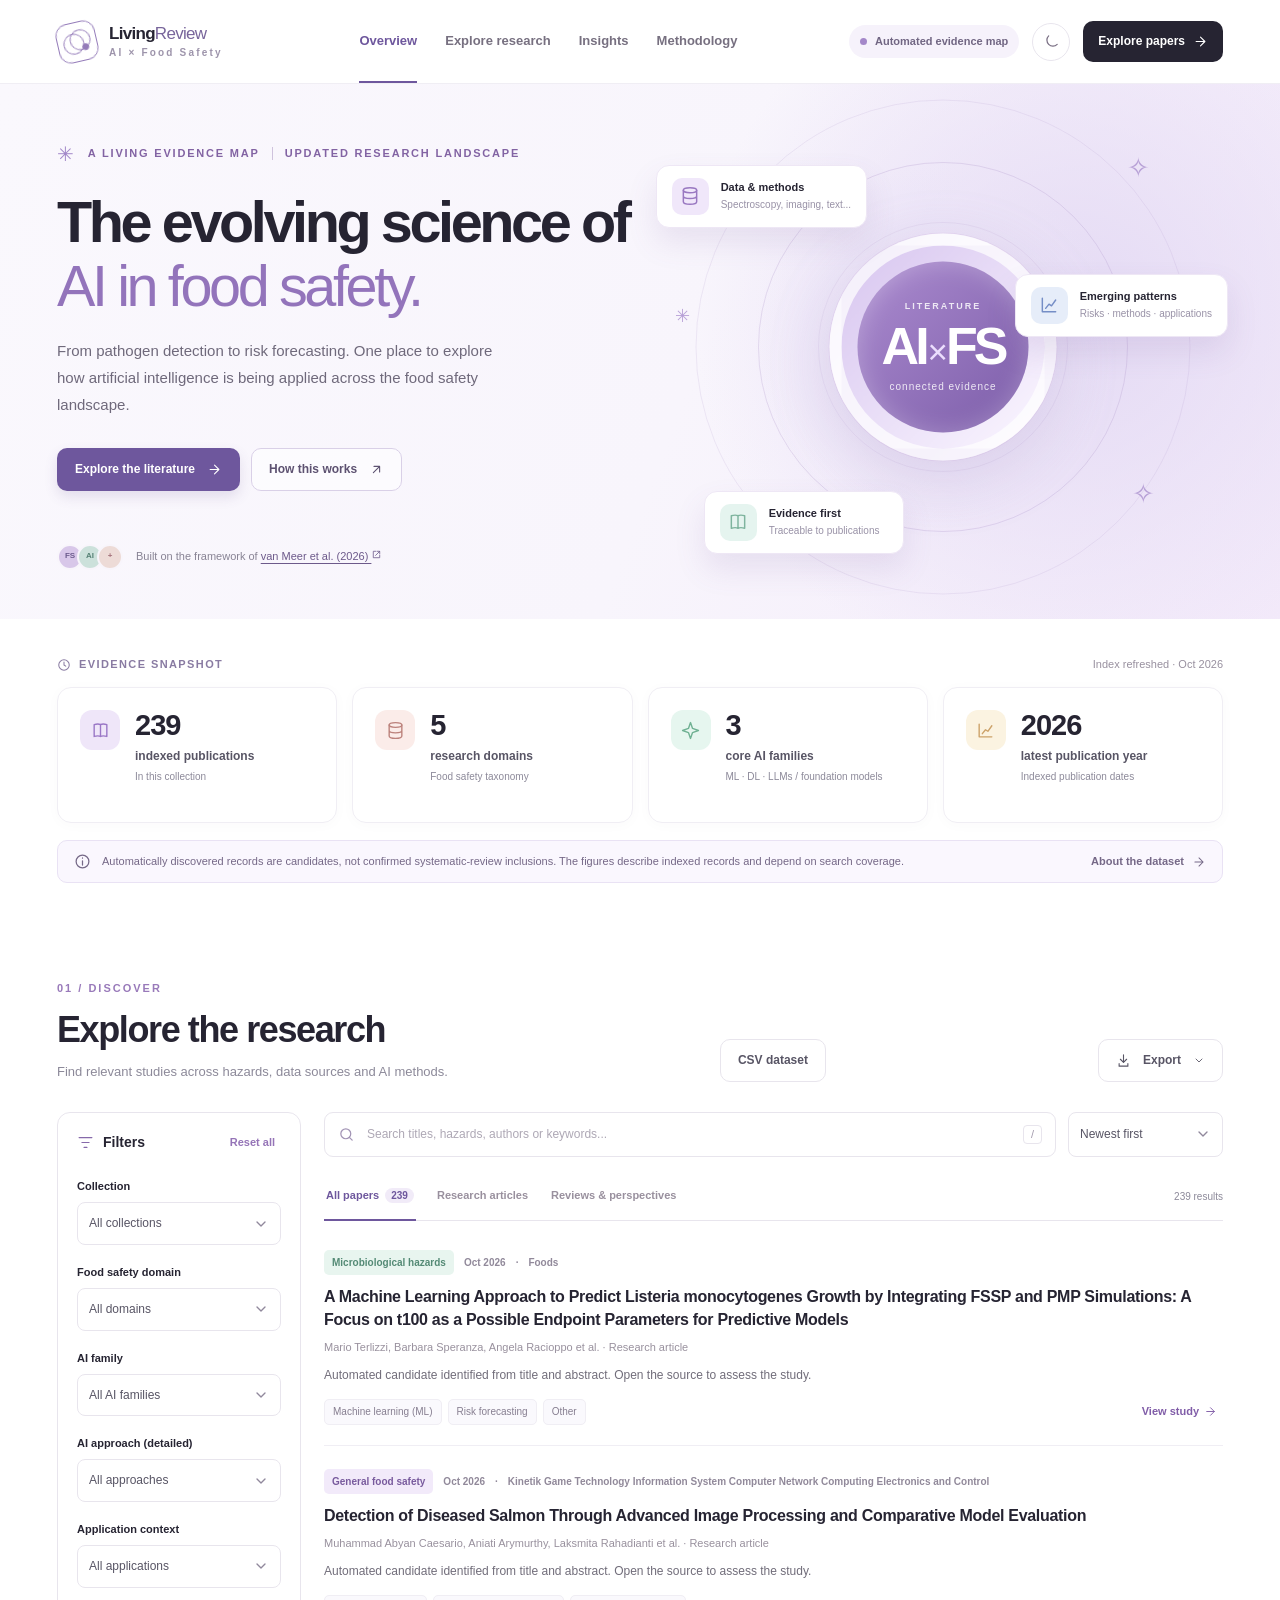
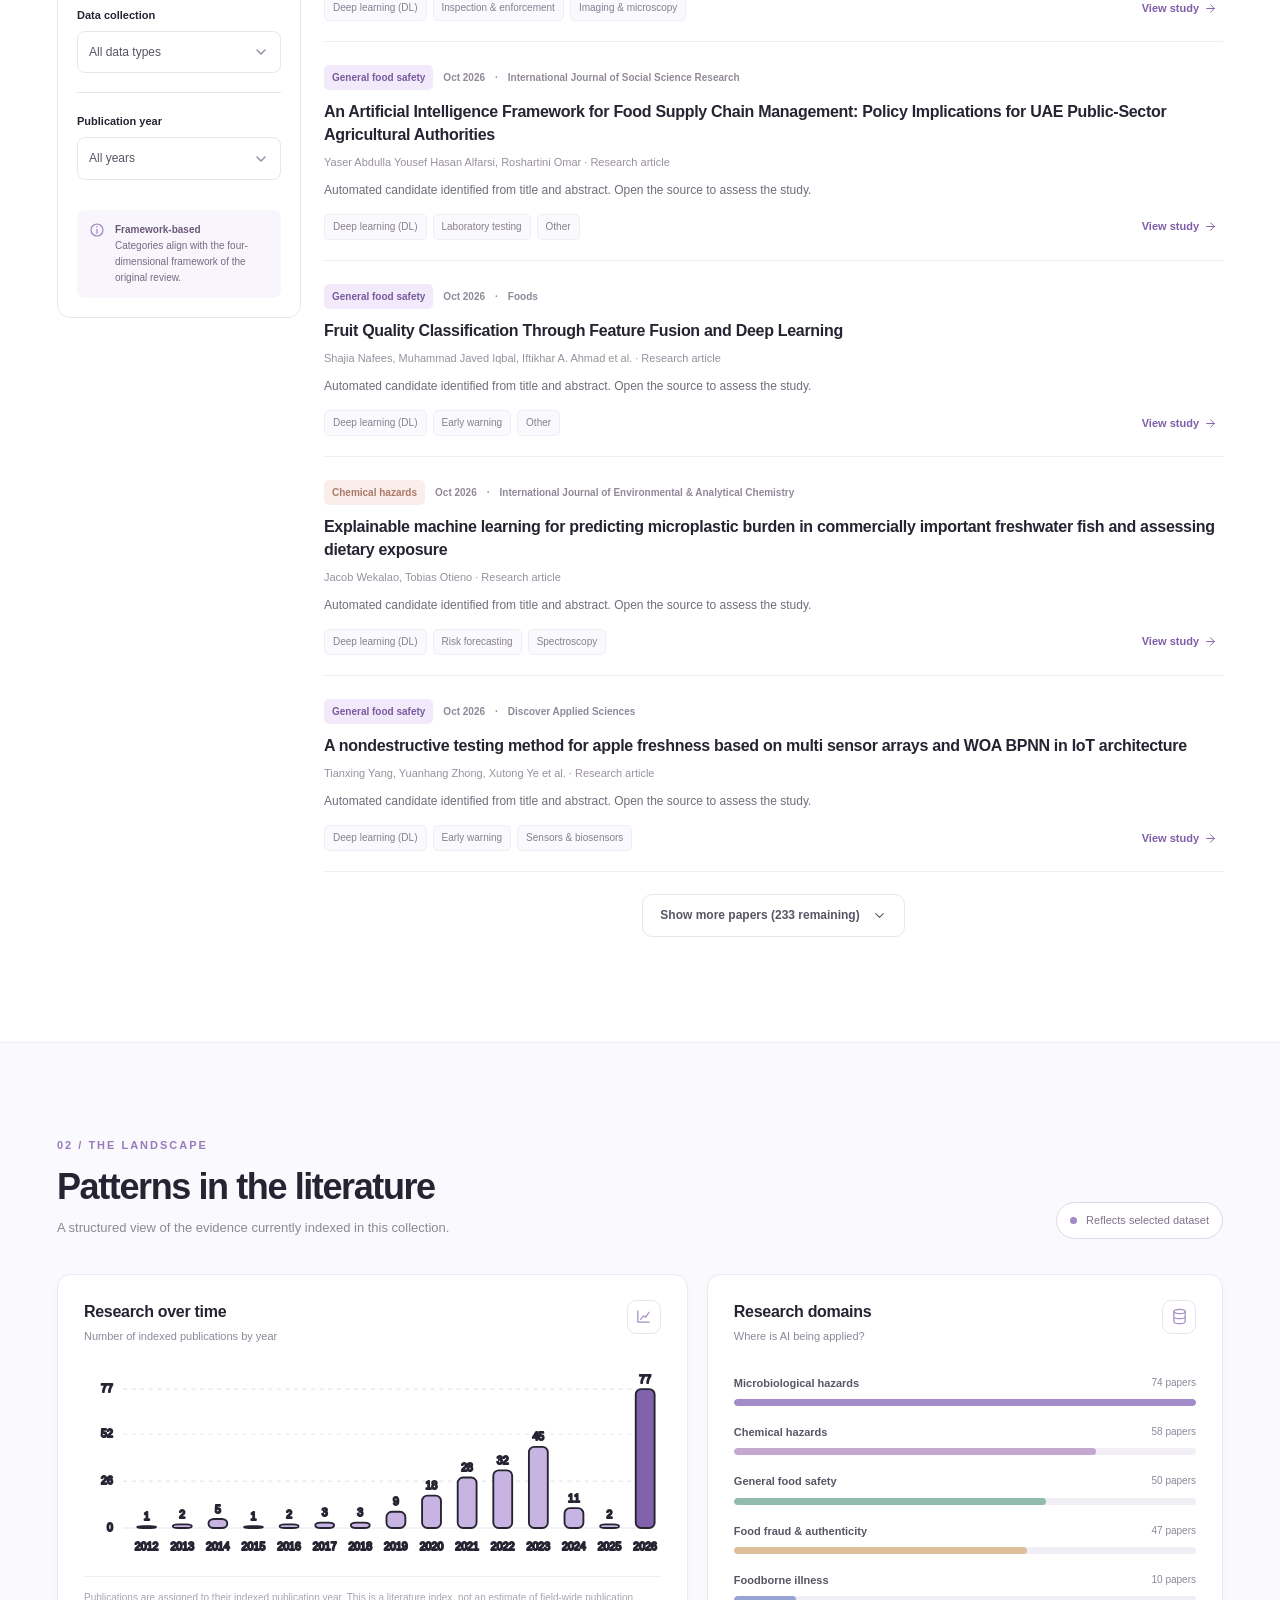
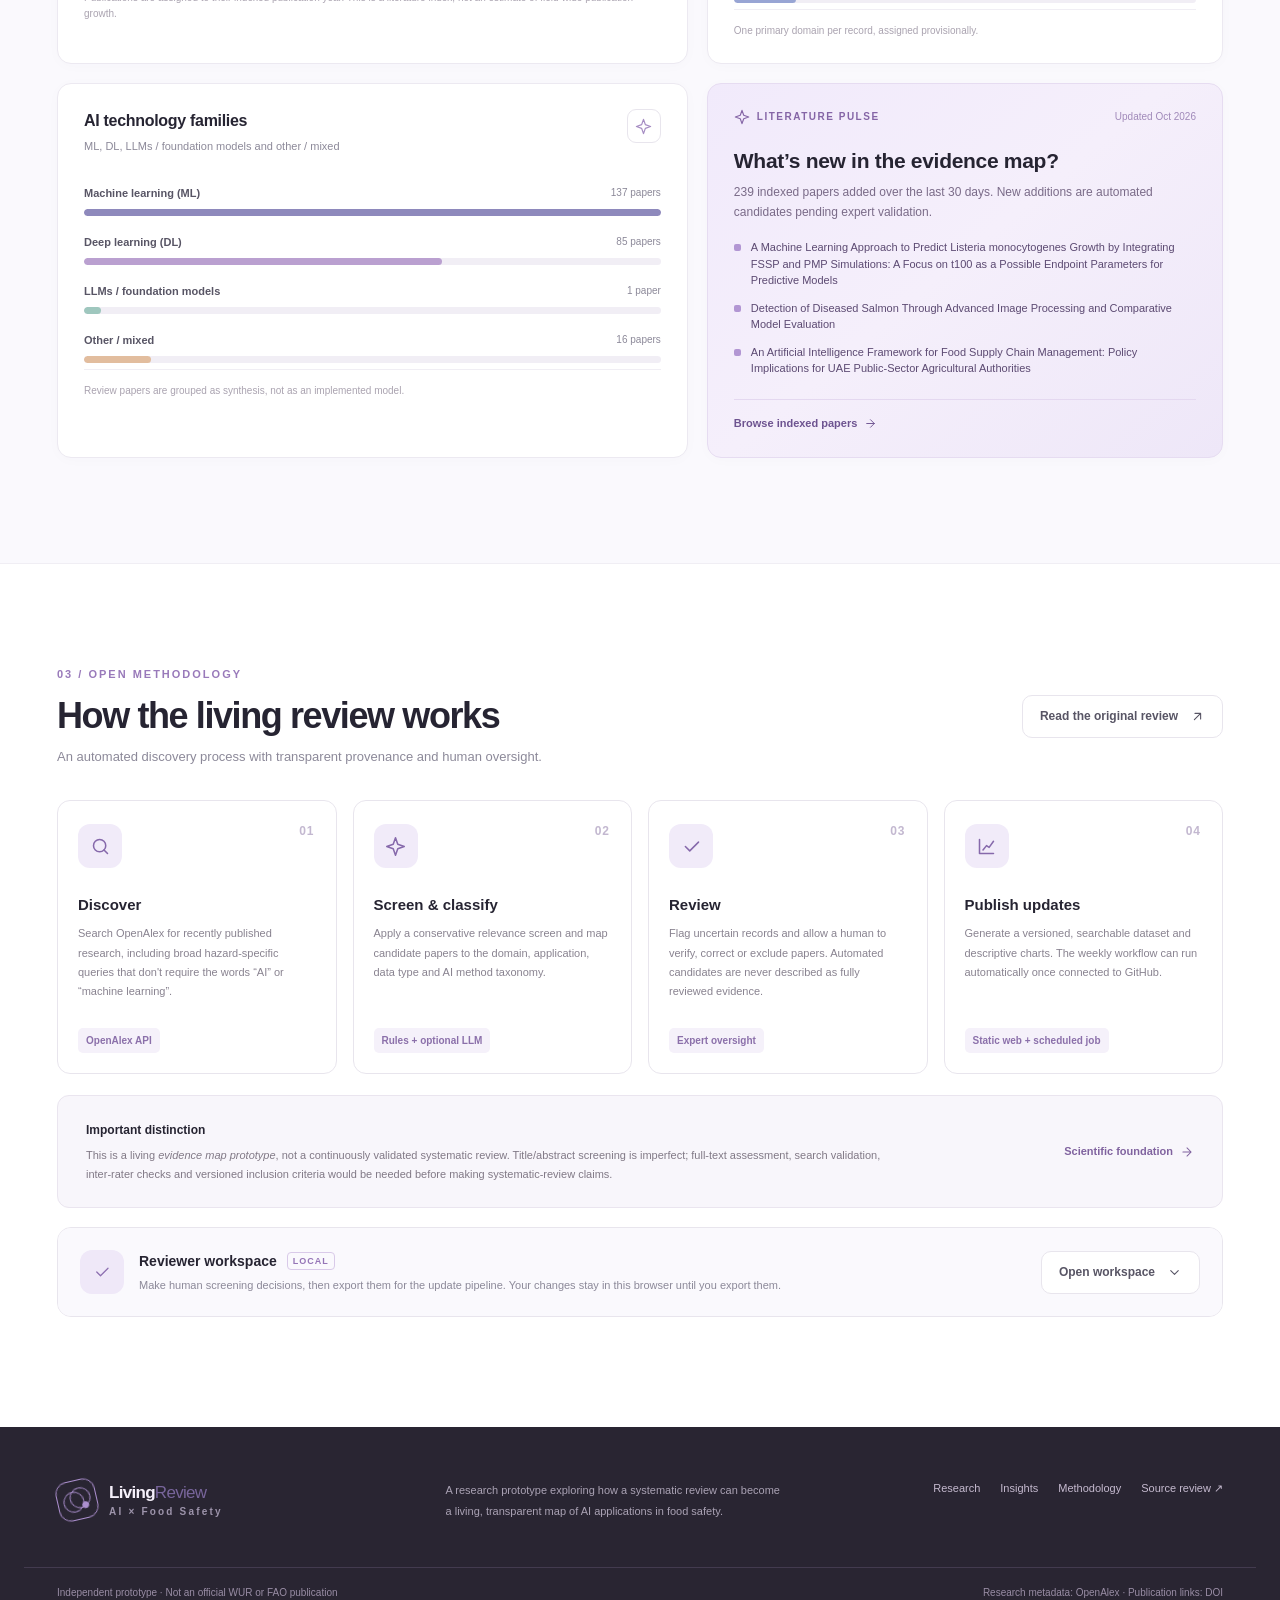
==== commit eb966ac3: "feat: distinguish ML, DL, and LLM/foundation model research (dashboard)" ====
--- a/index.html
+++ b/index.html
@@ -79,7 +79,7 @@
         <div class="stat-grid">
           <div class="stat-card"><div class="stat-icon lilac"><svg><use href="#i-book"></use></svg></div><div><strong id="stat-papers">239</strong><span>indexed publications</span><small>In this collection</small></div></div>
           <div class="stat-card"><div class="stat-icon blush"><svg><use href="#i-database"></use></svg></div><div><strong id="stat-domains">5</strong><span>research domains</span><small>Food safety taxonomy</small></div></div>
-          <div class="stat-card"><div class="stat-icon mint"><svg><use href="#i-spark"></use></svg></div><div><strong id="stat-methods">7</strong><span>AI approaches</span><small>Methods represented</small></div></div>
+          <div class="stat-card"><div class="stat-icon mint"><svg><use href="#i-spark"></use></svg></div><div><strong id="stat-methods">3</strong><span>core AI families</span><small>ML · DL · LLMs / foundation models</small></div></div>
           <div class="stat-card"><div class="stat-icon warm"><svg><use href="#i-chart"></use></svg></div><div><strong id="stat-latest">2026</strong><span>latest publication year</span><small>Indexed publication dates</small></div></div>
         </div>
         <div class="caution-strip"><svg><use href="#i-info"></use></svg><span id="collection-disclaimer">166 distinct records: 160 unique studies in the 161 published review table entries, plus six more recent papers. The new papers are not included in the original review.</span><a href="#methodology">About the dataset <svg><use href="#i-arrow"></use></svg></a></div>
@@ -91,7 +91,8 @@
           <aside class="filters-panel"><div class="filters-title"><span><svg><use href="#i-filter"></use></svg> Filters</span><button id="reset-filters">Reset all</button></div>
             <label for="collection-filter">Collection</label><select id="collection-filter"><option value="">All collections</option></select>
             <label for="domain-filter">Food safety domain</label><select id="domain-filter"><option value="">All domains</option></select>
-            <label for="method-filter">AI approach</label><select id="method-filter"><option value="">All approaches</option></select>
+            <label for="family-filter">AI family</label><select id="family-filter"><option value="">All AI families</option></select>
+            <label for="method-filter">AI approach (detailed)</label><select id="method-filter"><option value="">All approaches</option></select>
             <label for="app-filter">Application context</label><select id="app-filter"><option value="">All applications</option></select>
             <label for="data-filter">Data collection</label><select id="data-filter"><option value="">All data types</option></select>
             <div class="filter-divider"></div>
@@ -1796,14 +1797,11 @@
 <div class="bar-item"><div class="bar-label"><span>Food fraud &amp; authenticity</span><span>47 papers</span></div><div class="track"><div class="fill" style="width:63.51%"></div></div></div>
 <div class="bar-item"><div class="bar-label"><span>Foodborne illness</span><span>10 papers</span></div><div class="track"><div class="fill" style="width:13.51%"></div></div></div>
 <!-- SSR:domain-bars:end --></div><div class="chart-bottom">One primary domain per record, assigned provisionally.</div></article>
-            <article class="insight-card method-card"><div class="chart-title"><div><h3>AI approaches</h3><p>Methods represented in the collection</p></div><span class="chart-icon"><svg><use href="#i-spark"></use></svg></span></div><div id="method-bars" class="method-bars"><!-- SSR:method-bars:start -->
-<div class="bar-item"><div class="bar-label"><span>Classical machine learning</span><span>137 papers</span></div><div class="track"><div class="fill" style="width:100.00%"></div></div></div>
-<div class="bar-item"><div class="bar-label"><span>Deep learning</span><span>84 papers</span></div><div class="track"><div class="fill" style="width:61.31%"></div></div></div>
-<div class="bar-item"><div class="bar-label"><span>Review / synthesis</span><span>9 papers</span></div><div class="track"><div class="fill" style="width:6.57%"></div></div></div>
-<div class="bar-item"><div class="bar-label"><span>Other / unspecified</span><span>6 papers</span></div><div class="track"><div class="fill" style="width:4.38%"></div></div></div>
+            <article class="insight-card method-card"><div class="chart-title"><div><h3>AI technology families</h3><p>ML, DL, LLMs / foundation models and other / mixed</p></div><span class="chart-icon"><svg><use href="#i-spark"></use></svg></span></div><div id="method-bars" class="method-bars"><!-- SSR:method-bars:start -->
+<div class="bar-item"><div class="bar-label"><span>Machine learning (ML)</span><span>137 papers</span></div><div class="track"><div class="fill" style="width:100.00%"></div></div></div>
+<div class="bar-item"><div class="bar-label"><span>Deep learning (DL)</span><span>85 papers</span></div><div class="track"><div class="fill" style="width:62.04%"></div></div></div>
 <div class="bar-item"><div class="bar-label"><span>LLMs / foundation models</span><span>1 paper</span></div><div class="track"><div class="fill" style="width:3.00%"></div></div></div>
-<div class="bar-item"><div class="bar-label"><span>Hybrid / ensemble</span><span>1 paper</span></div><div class="track"><div class="fill" style="width:3.00%"></div></div></div>
-<div class="bar-item"><div class="bar-label"><span>Not specified</span><span>1 paper</span></div><div class="track"><div class="fill" style="width:3.00%"></div></div></div>
+<div class="bar-item"><div class="bar-label"><span>Other / mixed</span><span>16 papers</span></div><div class="track"><div class="fill" style="width:11.68%"></div></div></div>
 <!-- SSR:method-bars:end --></div><div class="chart-bottom">Review papers are grouped as synthesis, not as an implemented model.</div></article>
             <article class="insight-card briefing-card"><div class="briefing-head"><div class="briefing-label"><svg><use href="#i-spark"></use></svg> LITERATURE PULSE</div><span id="digest-date">Preview</span></div><h3>What’s new in the evidence map?</h3><p id="digest-intro">A short overview generated from publication metadata, without speculative claims.</p><div id="digest-list" class="digest-list"><!-- SSR:digest-list:start -->
 <div class="digest-entry"><span class="bullet"></span><a href="https://doi.org/10.3390/foods15203640" target="_blank" rel="noopener noreferrer">A Machine Learning Approach to Predict Listeria monocytogenes Growth by Integrating FSSP and PMP Simulations: A Focus on t100 as a Possible Endpoint Parameters for Predictive Models</a></div><div class="digest-entry"><span class="bullet"></span><a href="https://doi.org/10.22219/kinetik.v11i4.2776" target="_blank" rel="noopener noreferrer">Detection of Diseased Salmon Through Advanced Image Processing and Comparative Model Evaluation</a></div><div class="digest-entry"><span class="bullet"></span><a href="https://doi.org/10.5296/ijssr.v14i3.24090" target="_blank" rel="noopener noreferrer">An Artificial Intelligence Framework for Food Supply Chain Management: Policy Implications for UAE Public-Sector Agricultural Authorities</a></div>
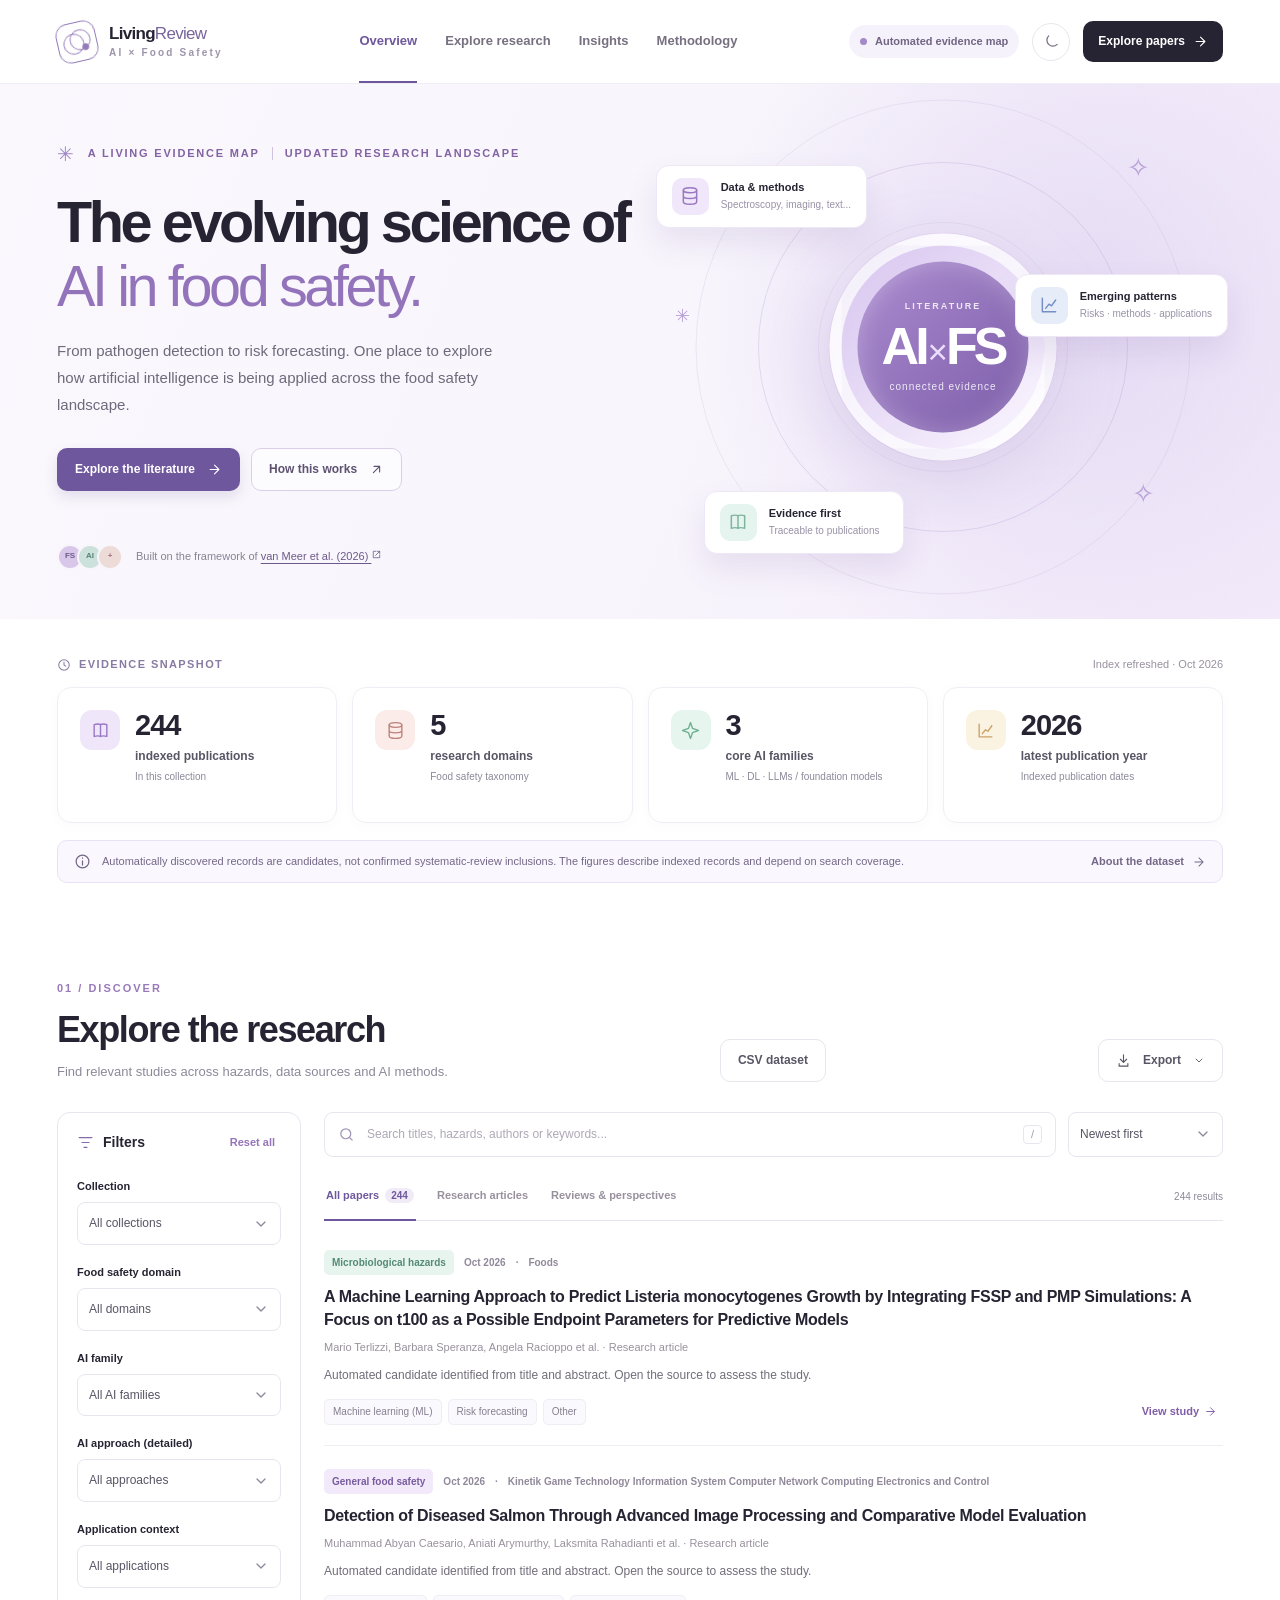
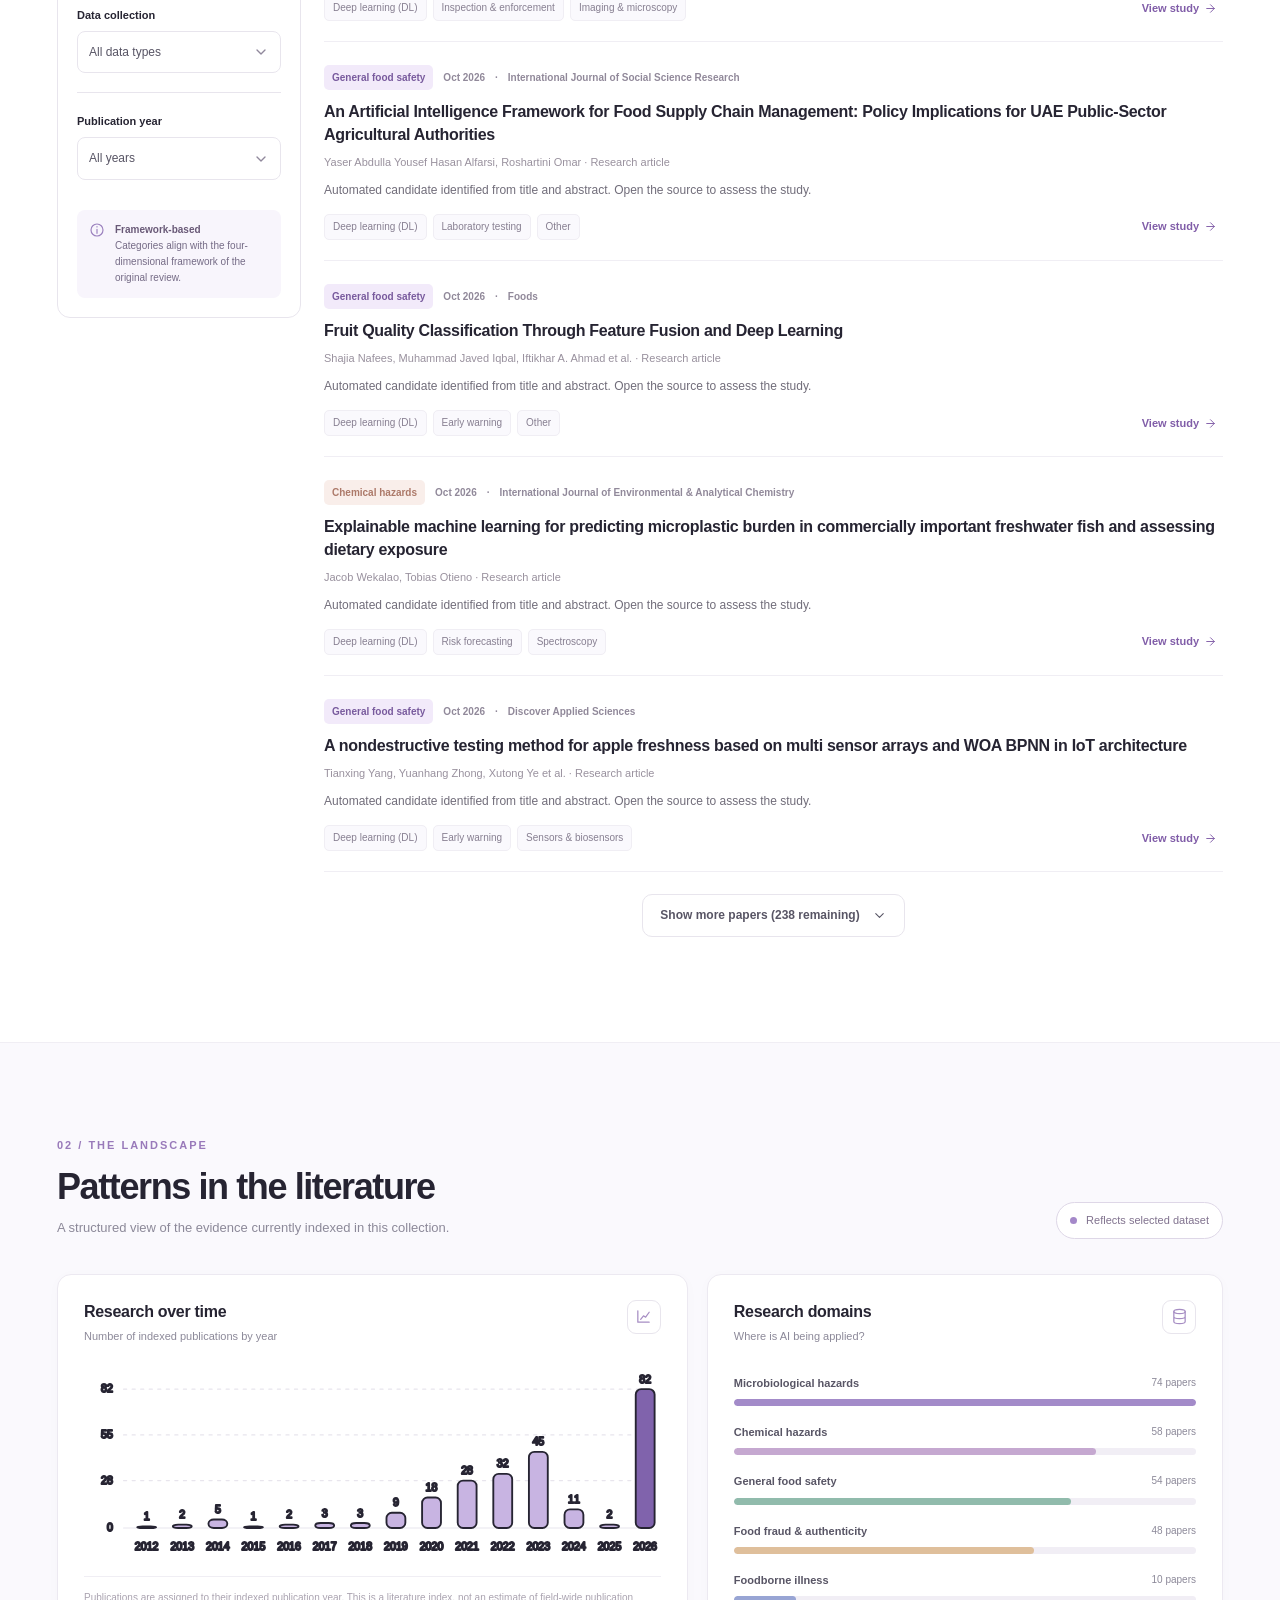
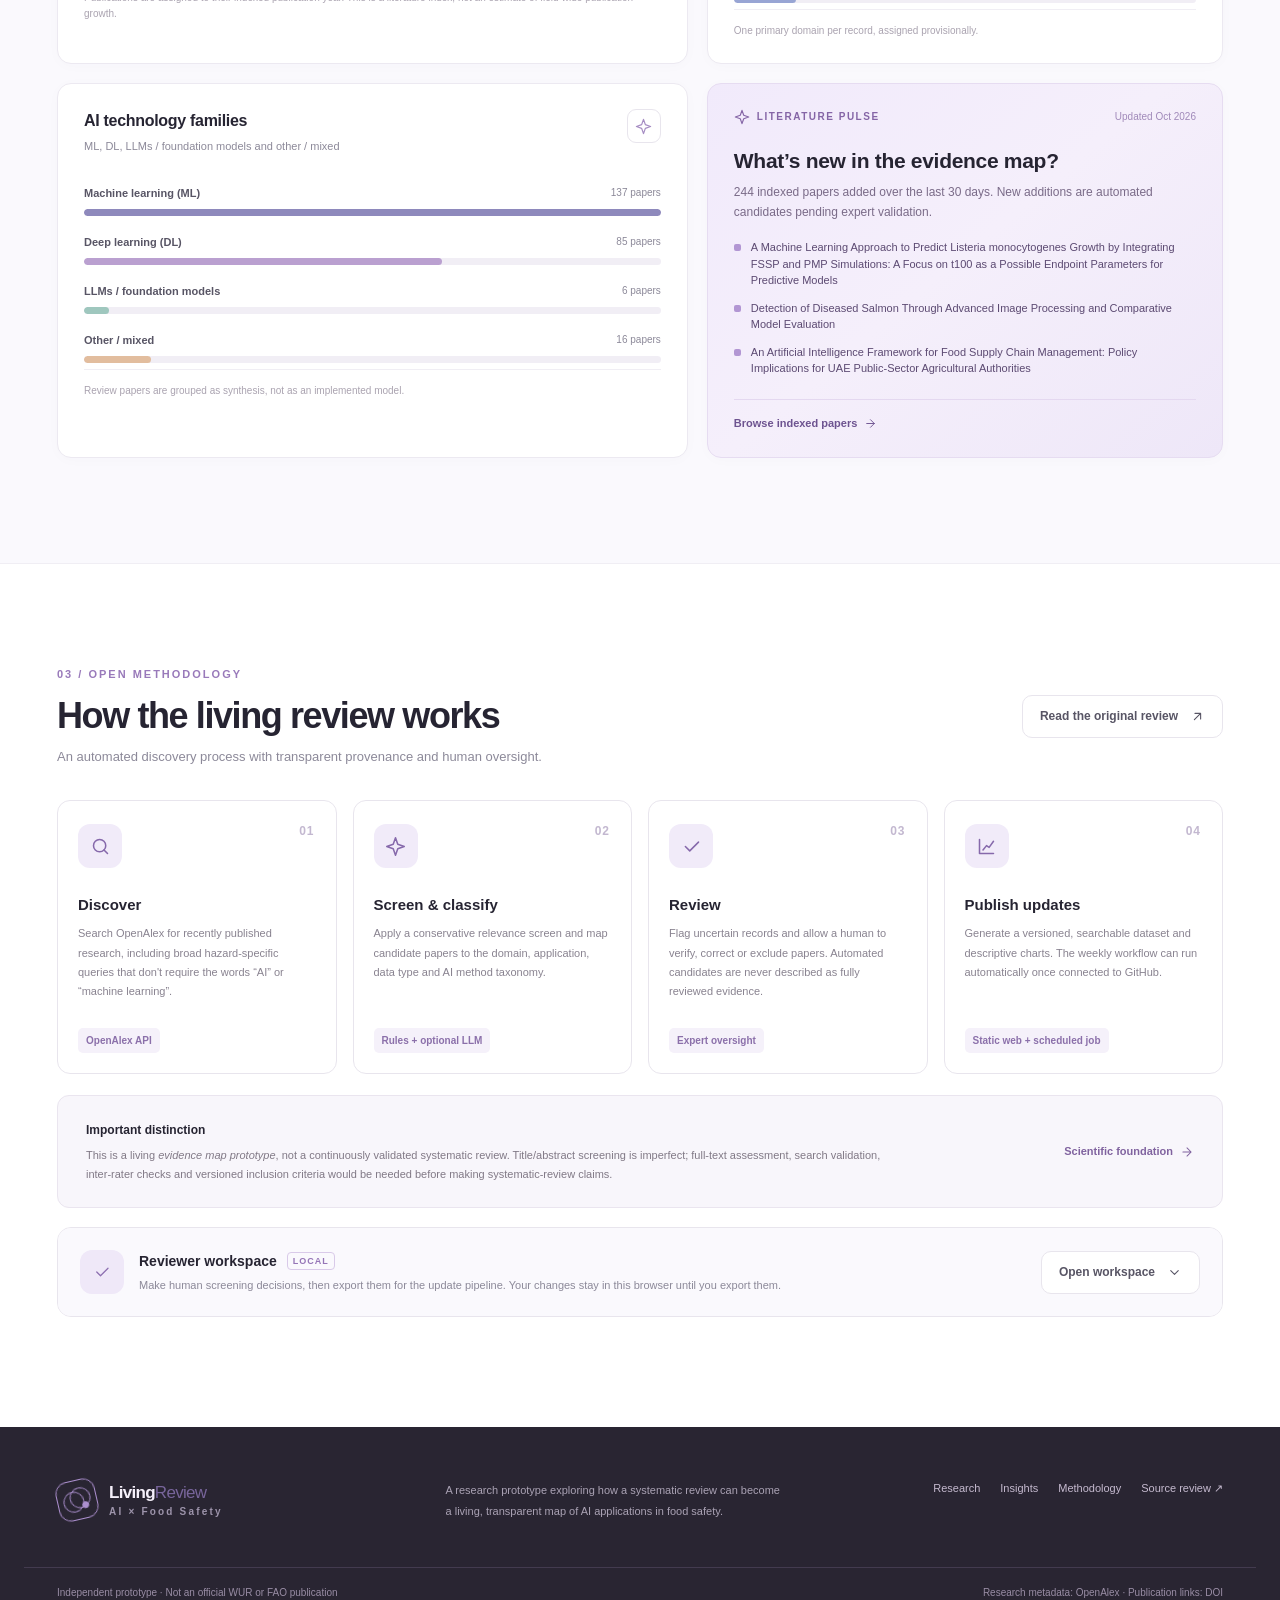
==== commit 790aad4c: "data: weekly literature refresh" ====
--- a/index.html
+++ b/index.html
@@ -77,7 +77,7 @@
       <section class="snapshot container" aria-label="Dataset snapshot">
         <div class="snapshot-heading"><span><svg><use href="#i-clock"></use></svg> EVIDENCE SNAPSHOT</span><span id="snapshot-updated">160 review studies + 6 newer papers · 15 October 2026</span></div>
         <div class="stat-grid">
-          <div class="stat-card"><div class="stat-icon lilac"><svg><use href="#i-book"></use></svg></div><div><strong id="stat-papers">239</strong><span>indexed publications</span><small>In this collection</small></div></div>
+          <div class="stat-card"><div class="stat-icon lilac"><svg><use href="#i-book"></use></svg></div><div><strong id="stat-papers">244</strong><span>indexed publications</span><small>In this collection</small></div></div>
           <div class="stat-card"><div class="stat-icon blush"><svg><use href="#i-database"></use></svg></div><div><strong id="stat-domains">5</strong><span>research domains</span><small>Food safety taxonomy</small></div></div>
           <div class="stat-card"><div class="stat-icon mint"><svg><use href="#i-spark"></use></svg></div><div><strong id="stat-methods">3</strong><span>core AI families</span><small>ML · DL · LLMs / foundation models</small></div></div>
           <div class="stat-card"><div class="stat-icon warm"><svg><use href="#i-chart"></use></svg></div><div><strong id="stat-latest">2026</strong><span>latest publication year</span><small>Indexed publication dates</small></div></div>
@@ -101,343 +101,350 @@
           </aside>
           <div class="results-panel">
             <div class="results-toolbar"><div class="search-box"><svg><use href="#i-search"></use></svg><input id="search-input" type="search" placeholder="Search titles, hazards, authors or keywords..." autocomplete="off" aria-label="Search publications"/><kbd>/</kbd></div><select id="sort-select" aria-label="Sort publications"><option value="newest">Newest first</option><option value="oldest">Oldest first</option><option value="title">Title A–Z</option></select></div>
-            <div class="result-tabs"><div class="tab-buttons" role="tablist" aria-label="Publication type"><button data-tab="all" class="tab active" role="tab" aria-selected="true">All papers <span id="tab-total">239</span></button><button data-tab="research" class="tab" role="tab" aria-selected="false">Research articles</button><button data-tab="review" class="tab" role="tab" aria-selected="false">Reviews &amp; perspectives</button></div><span id="results-count">239 results</span></div>
+            <div class="result-tabs"><div class="tab-buttons" role="tablist" aria-label="Publication type"><button data-tab="all" class="tab active" role="tab" aria-selected="true">All papers <span id="tab-total">244</span></button><button data-tab="research" class="tab" role="tab" aria-selected="false">Research articles</button><button data-tab="review" class="tab" role="tab" aria-selected="false">Reviews &amp; perspectives</button></div><span id="results-count">244 results</span></div>
             <noscript><p class="static-info">All papers and charts are shown below. Enable JavaScript in a web browser to use the search, filters, and reviewer workspace.</p></noscript><div id="paper-list" class="paper-list" aria-live="polite"><!-- SSR:paper-list:start -->
 <article class="paper-card">
       <div class="paper-meta"><span class="domain-badge micro">Microbiological hazards</span><span>Oct 2026</span><span>·</span><span>Foods</span></div>
       <a class="paper-title" href="https://doi.org/10.3390/foods15203640" target="_blank" rel="noopener noreferrer">A Machine Learning Approach to Predict Listeria monocytogenes Growth by Integrating FSSP and PMP Simulations: A Focus on t100 as a Possible Endpoint Parameters for Predictive Models</a>
       <p class="paper-byline">Mario Terlizzi, Barbara Speranza, Angela Racioppo et al. · Research article</p>
       <p class="paper-summary">Automated candidate identified from title and abstract. Open the source to assess the study.</p>
-      <div class="paper-bottom"><div class="tag-group"><span class="tag">Classical machine learning</span><span class="tag">Risk forecasting</span><span class="tag">Other</span></div><a class="paper-read" href="https://doi.org/10.3390/foods15203640" target="_blank" rel="noopener noreferrer">Open DOI ↗</a></div>
+      <div class="paper-bottom"><div class="tag-group"><span class="tag">Machine learning (ML)</span><span class="tag">Risk forecasting</span><span class="tag">Other</span></div><a class="paper-read" href="https://doi.org/10.3390/foods15203640" target="_blank" rel="noopener noreferrer">Open DOI ↗</a></div>
     </article>
 <article class="paper-card">
       <div class="paper-meta"><span class="domain-badge ">General food safety</span><span>Oct 2026</span><span>·</span><span>Kinetik Game Technology Information System Computer Network Computing Electronics and Control</span></div>
       <a class="paper-title" href="https://doi.org/10.22219/kinetik.v11i4.2776" target="_blank" rel="noopener noreferrer">Detection of Diseased Salmon Through Advanced Image Processing and Comparative Model Evaluation</a>
       <p class="paper-byline">Muhammad Abyan Caesario, Aniati Arymurthy, Laksmita Rahadianti et al. · Research article</p>
       <p class="paper-summary">Automated candidate identified from title and abstract. Open the source to assess the study.</p>
-      <div class="paper-bottom"><div class="tag-group"><span class="tag">Deep learning</span><span class="tag">Inspection &amp; enforcement</span><span class="tag">Imaging &amp; microscopy</span></div><a class="paper-read" href="https://doi.org/10.22219/kinetik.v11i4.2776" target="_blank" rel="noopener noreferrer">Open DOI ↗</a></div>
+      <div class="paper-bottom"><div class="tag-group"><span class="tag">Deep learning (DL)</span><span class="tag">Inspection &amp; enforcement</span><span class="tag">Imaging &amp; microscopy</span></div><a class="paper-read" href="https://doi.org/10.22219/kinetik.v11i4.2776" target="_blank" rel="noopener noreferrer">Open DOI ↗</a></div>
     </article>
 <article class="paper-card">
       <div class="paper-meta"><span class="domain-badge ">General food safety</span><span>Oct 2026</span><span>·</span><span>International Journal of Social Science Research</span></div>
       <a class="paper-title" href="https://doi.org/10.5296/ijssr.v14i3.24090" target="_blank" rel="noopener noreferrer">An Artificial Intelligence Framework for Food Supply Chain Management: Policy Implications for UAE Public-Sector Agricultural Authorities</a>
       <p class="paper-byline">Yaser Abdulla Yousef Hasan Alfarsi, Roshartini Omar · Research article</p>
       <p class="paper-summary">Automated candidate identified from title and abstract. Open the source to assess the study.</p>
-      <div class="paper-bottom"><div class="tag-group"><span class="tag">Deep learning</span><span class="tag">Laboratory testing</span><span class="tag">Other</span></div><a class="paper-read" href="https://doi.org/10.5296/ijssr.v14i3.24090" target="_blank" rel="noopener noreferrer">Open DOI ↗</a></div>
+      <div class="paper-bottom"><div class="tag-group"><span class="tag">Deep learning (DL)</span><span class="tag">Laboratory testing</span><span class="tag">Other</span></div><a class="paper-read" href="https://doi.org/10.5296/ijssr.v14i3.24090" target="_blank" rel="noopener noreferrer">Open DOI ↗</a></div>
     </article>
 <article class="paper-card">
       <div class="paper-meta"><span class="domain-badge ">General food safety</span><span>Oct 2026</span><span>·</span><span>Foods</span></div>
       <a class="paper-title" href="https://doi.org/10.3390/foods15203624" target="_blank" rel="noopener noreferrer">Fruit Quality Classification Through Feature Fusion and Deep Learning</a>
       <p class="paper-byline">Shajia Nafees, Muhammad Javed Iqbal, Iftikhar A. Ahmad et al. · Research article</p>
       <p class="paper-summary">Automated candidate identified from title and abstract. Open the source to assess the study.</p>
-      <div class="paper-bottom"><div class="tag-group"><span class="tag">Deep learning</span><span class="tag">Early warning</span><span class="tag">Other</span></div><a class="paper-read" href="https://doi.org/10.3390/foods15203624" target="_blank" rel="noopener noreferrer">Open DOI ↗</a></div>
+      <div class="paper-bottom"><div class="tag-group"><span class="tag">Deep learning (DL)</span><span class="tag">Early warning</span><span class="tag">Other</span></div><a class="paper-read" href="https://doi.org/10.3390/foods15203624" target="_blank" rel="noopener noreferrer">Open DOI ↗</a></div>
     </article>
 <article class="paper-card">
       <div class="paper-meta"><span class="domain-badge chem">Chemical hazards</span><span>Oct 2026</span><span>·</span><span>International Journal of Environmental &amp; Analytical Chemistry</span></div>
       <a class="paper-title" href="https://doi.org/10.1080/03067319.2026.2742467" target="_blank" rel="noopener noreferrer">Explainable machine learning for predicting microplastic burden in commercially important freshwater fish and assessing dietary exposure</a>
       <p class="paper-byline">Jacob Wekalao, Tobias Otieno · Research article</p>
       <p class="paper-summary">Automated candidate identified from title and abstract. Open the source to assess the study.</p>
-      <div class="paper-bottom"><div class="tag-group"><span class="tag">Deep learning</span><span class="tag">Risk forecasting</span><span class="tag">Spectroscopy</span></div><a class="paper-read" href="https://doi.org/10.1080/03067319.2026.2742467" target="_blank" rel="noopener noreferrer">Open DOI ↗</a></div>
+      <div class="paper-bottom"><div class="tag-group"><span class="tag">Deep learning (DL)</span><span class="tag">Risk forecasting</span><span class="tag">Spectroscopy</span></div><a class="paper-read" href="https://doi.org/10.1080/03067319.2026.2742467" target="_blank" rel="noopener noreferrer">Open DOI ↗</a></div>
     </article>
 <article class="paper-card">
       <div class="paper-meta"><span class="domain-badge ">General food safety</span><span>Oct 2026</span><span>·</span><span>Discover Applied Sciences</span></div>
       <a class="paper-title" href="https://doi.org/10.1007/s42452-026-09664-0" target="_blank" rel="noopener noreferrer">A nondestructive testing method for apple freshness based on multi sensor arrays and WOA BPNN in IoT architecture</a>
       <p class="paper-byline">Tianxing Yang, Yuanhang Zhong, Xutong Ye et al. · Research article</p>
       <p class="paper-summary">Automated candidate identified from title and abstract. Open the source to assess the study.</p>
-      <div class="paper-bottom"><div class="tag-group"><span class="tag">Deep learning</span><span class="tag">Early warning</span><span class="tag">Sensors &amp; biosensors</span></div><a class="paper-read" href="https://doi.org/10.1007/s42452-026-09664-0" target="_blank" rel="noopener noreferrer">Open DOI ↗</a></div>
+      <div class="paper-bottom"><div class="tag-group"><span class="tag">Deep learning (DL)</span><span class="tag">Early warning</span><span class="tag">Sensors &amp; biosensors</span></div><a class="paper-read" href="https://doi.org/10.1007/s42452-026-09664-0" target="_blank" rel="noopener noreferrer">Open DOI ↗</a></div>
     </article>
 <article class="paper-card">
       <div class="paper-meta"><span class="domain-badge ">General food safety</span><span>Oct 2026</span><span>·</span><span>Coordination Chemistry Reviews</span></div>
       <a class="paper-title" href="https://doi.org/10.1016/j.ccr.2026.218623" target="_blank" rel="noopener noreferrer">Metal-Organic Framework fluorescent sensors for volatile and biogenic amines: from molecular design to intelligent real-time detection</a>
       <p class="paper-byline">Wenxi Zhang, Zhong‐Min Su, Xiao Li et al. · Research article</p>
       <p class="paper-summary">Automated candidate identified from title and abstract. Open the source to assess the study.</p>
-      <div class="paper-bottom"><div class="tag-group"><span class="tag">Deep learning</span><span class="tag">Laboratory testing</span><span class="tag">Sensors &amp; biosensors</span></div><a class="paper-read" href="https://doi.org/10.1016/j.ccr.2026.218623" target="_blank" rel="noopener noreferrer">Open DOI ↗</a></div>
+      <div class="paper-bottom"><div class="tag-group"><span class="tag">Deep learning (DL)</span><span class="tag">Laboratory testing</span><span class="tag">Sensors &amp; biosensors</span></div><a class="paper-read" href="https://doi.org/10.1016/j.ccr.2026.218623" target="_blank" rel="noopener noreferrer">Open DOI ↗</a></div>
     </article>
 <article class="paper-card">
       <div class="paper-meta"><span class="domain-badge chem">Chemical hazards</span><span>Oct 2026</span><span>·</span><span>Journal of Food Composition and Analysis</span></div>
       <a class="paper-title" href="https://doi.org/10.1016/j.jfca.2026.109567" target="_blank" rel="noopener noreferrer">Aflatoxin M1 in milk products: QuEChERS–HPLC-FLD quantification, occurrence patterns across product categories and interpretable risk-based screening</a>
       <p class="paper-byline">Ala’ Yahya Sirhan, Mohammad Ismail · Research article</p>
       <p class="paper-summary">Automated candidate identified from title and abstract. Open the source to assess the study.</p>
-      <div class="paper-bottom"><div class="tag-group"><span class="tag">Other / unspecified</span><span class="tag">Inspection &amp; enforcement</span><span class="tag">Other</span></div><a class="paper-read" href="https://doi.org/10.1016/j.jfca.2026.109567" target="_blank" rel="noopener noreferrer">Open DOI ↗</a></div>
+      <div class="paper-bottom"><div class="tag-group"><span class="tag">Other / mixed</span><span class="tag">Inspection &amp; enforcement</span><span class="tag">Other</span></div><a class="paper-read" href="https://doi.org/10.1016/j.jfca.2026.109567" target="_blank" rel="noopener noreferrer">Open DOI ↗</a></div>
     </article>
 <article class="paper-card">
       <div class="paper-meta"><span class="domain-badge micro">Microbiological hazards</span><span>Oct 2026</span><span>·</span><span>ASM Food Microbiology</span></div>
       <a class="paper-title" href="https://doi.org/10.1128/asmfm.00014-26" target="_blank" rel="noopener noreferrer">Transferable artificial intelligence for viable but non-culturable foodborne pathogen detection: opportunities, challenges, and future directions</a>
       <p class="paper-byline">Yue Wang, Hui Liu, Junjie Chen et al. · Research article</p>
       <p class="paper-summary">Automated candidate identified from title and abstract. Open the source to assess the study.</p>
-      <div class="paper-bottom"><div class="tag-group"><span class="tag">Other / unspecified</span><span class="tag">Laboratory testing</span><span class="tag">Other</span></div><a class="paper-read" href="https://doi.org/10.1128/asmfm.00014-26" target="_blank" rel="noopener noreferrer">Open DOI ↗</a></div>
+      <div class="paper-bottom"><div class="tag-group"><span class="tag">Other / mixed</span><span class="tag">Laboratory testing</span><span class="tag">Other</span></div><a class="paper-read" href="https://doi.org/10.1128/asmfm.00014-26" target="_blank" rel="noopener noreferrer">Open DOI ↗</a></div>
     </article>
 <article class="paper-card">
       <div class="paper-meta"><span class="domain-badge fraud">Food fraud &amp; authenticity</span><span>Oct 2026</span><span>·</span><span>Applied Sciences</span></div>
       <a class="paper-title" href="https://doi.org/10.3390/app16199820" target="_blank" rel="noopener noreferrer">Machine Learning-Enhanced Fluorescence Spectroscopy for Food Safety and Environmental Monitoring: Recent Advances, Applications, and Future Perspectives</a>
       <p class="paper-byline">Hongfei Yin, Jingran Ma, Junyan Cheng et al. · Research article</p>
       <p class="paper-summary">Automated candidate identified from title and abstract. Open the source to assess the study.</p>
-      <div class="paper-bottom"><div class="tag-group"><span class="tag">Deep learning</span><span class="tag">Laboratory testing</span><span class="tag">Spectroscopy</span></div><a class="paper-read" href="https://doi.org/10.3390/app16199820" target="_blank" rel="noopener noreferrer">Open DOI ↗</a></div>
+      <div class="paper-bottom"><div class="tag-group"><span class="tag">Deep learning (DL)</span><span class="tag">Laboratory testing</span><span class="tag">Spectroscopy</span></div><a class="paper-read" href="https://doi.org/10.3390/app16199820" target="_blank" rel="noopener noreferrer">Open DOI ↗</a></div>
     </article>
 <article class="paper-card">
       <div class="paper-meta"><span class="domain-badge ">General food safety</span><span>Oct 2026</span><span>·</span><span>Engineering Research Express</span></div>
       <a class="paper-title" href="https://doi.org/10.1088/2631-8695/aeafb7" target="_blank" rel="noopener noreferrer">Edge-Based Fruit Quality Assessment Using an AI-Driven Electronic Nose</a>
       <p class="paper-byline">Manel Hentati, Raida Hentati · Research article</p>
       <p class="paper-summary">Automated candidate identified from title and abstract. Open the source to assess the study.</p>
-      <div class="paper-bottom"><div class="tag-group"><span class="tag">Deep learning</span><span class="tag">Laboratory testing</span><span class="tag">Sensors &amp; biosensors</span></div><a class="paper-read" href="https://doi.org/10.1088/2631-8695/aeafb7" target="_blank" rel="noopener noreferrer">Open DOI ↗</a></div>
+      <div class="paper-bottom"><div class="tag-group"><span class="tag">Deep learning (DL)</span><span class="tag">Laboratory testing</span><span class="tag">Sensors &amp; biosensors</span></div><a class="paper-read" href="https://doi.org/10.1088/2631-8695/aeafb7" target="_blank" rel="noopener noreferrer">Open DOI ↗</a></div>
     </article>
 <article class="paper-card">
       <div class="paper-meta"><span class="domain-badge chem">Chemical hazards</span><span>Oct 2026</span><span>·</span><span>DOAJ (DOAJ: Directory of Open Access Journals)</span></div>
       <a class="paper-title" href="https://doi.org/10.62638/zasmat1924" target="_blank" rel="noopener noreferrer">Microplastics in food packaging: Evaluating contamination in take out and dine in food containers and machine learning prediction of release</a>
       <p class="paper-byline">Pranat Jain, Dayanand Sharma, Utkarsh et al. · Research article</p>
       <p class="paper-summary">Automated candidate identified from title and abstract. Open the source to assess the study.</p>
-      <div class="paper-bottom"><div class="tag-group"><span class="tag">Classical machine learning</span><span class="tag">Risk forecasting</span><span class="tag">Spectroscopy</span></div><a class="paper-read" href="https://doi.org/10.62638/zasmat1924" target="_blank" rel="noopener noreferrer">Open DOI ↗</a></div>
+      <div class="paper-bottom"><div class="tag-group"><span class="tag">Machine learning (ML)</span><span class="tag">Risk forecasting</span><span class="tag">Spectroscopy</span></div><a class="paper-read" href="https://doi.org/10.62638/zasmat1924" target="_blank" rel="noopener noreferrer">Open DOI ↗</a></div>
     </article>
 <article class="paper-card">
       <div class="paper-meta"><span class="domain-badge chem">Chemical hazards</span><span>Oct 2026</span><span>·</span><span>Foods</span></div>
       <a class="paper-title" href="https://doi.org/10.3390/foods15193520" target="_blank" rel="noopener noreferrer">From Laboratory Accuracy to Industrial Deployment: A Review of Hyperspectral Imaging for Cereal Grain Quality and Safety Assessment</a>
       <p class="paper-byline">Lingbo Zhou, Jichao Zhang, Guobin Zhang et al. · Research article</p>
       <p class="paper-summary">Automated candidate identified from title and abstract. Open the source to assess the study.</p>
-      <div class="paper-bottom"><div class="tag-group"><span class="tag">Review / synthesis</span><span class="tag">Methods &amp; perspectives</span><span class="tag">Spectroscopy</span></div><a class="paper-read" href="https://doi.org/10.3390/foods15193520" target="_blank" rel="noopener noreferrer">Open DOI ↗</a></div>
+      <div class="paper-bottom"><div class="tag-group"><span class="tag">Other / mixed</span><span class="tag">Methods &amp; perspectives</span><span class="tag">Spectroscopy</span></div><a class="paper-read" href="https://doi.org/10.3390/foods15193520" target="_blank" rel="noopener noreferrer">Open DOI ↗</a></div>
     </article>
 <article class="paper-card">
       <div class="paper-meta"><span class="domain-badge chem">Chemical hazards</span><span>Oct 2026</span><span>·</span><span>World Mycotoxin Journal</span></div>
       <a class="paper-title" href="https://doi.org/10.1163/18750796-bja10053" target="_blank" rel="noopener noreferrer">The occurrence of emerging and satellite data-driven prediction of major mycotoxins in maize fields in the Vojvodina region (Serbia)</a>
       <p class="paper-byline">Đina Konstantin, Gordan Mimić, Michael Sulyok et al. · Research article</p>
       <p class="paper-summary">Automated candidate identified from title and abstract. Open the source to assess the study.</p>
-      <div class="paper-bottom"><div class="tag-group"><span class="tag">Classical machine learning</span><span class="tag">Risk forecasting</span><span class="tag">Other</span></div><a class="paper-read" href="https://doi.org/10.1163/18750796-bja10053" target="_blank" rel="noopener noreferrer">Open DOI ↗</a></div>
+      <div class="paper-bottom"><div class="tag-group"><span class="tag">Machine learning (ML)</span><span class="tag">Risk forecasting</span><span class="tag">Other</span></div><a class="paper-read" href="https://doi.org/10.1163/18750796-bja10053" target="_blank" rel="noopener noreferrer">Open DOI ↗</a></div>
     </article>
 <article class="paper-card">
       <div class="paper-meta"><span class="domain-badge fraud">Food fraud &amp; authenticity</span><span>Oct 2026</span><span>·</span><span>Journal of Food Composition and Analysis</span></div>
       <a class="paper-title" href="https://doi.org/10.1016/j.jfca.2026.109583" target="_blank" rel="noopener noreferrer">Unlocking the “Black Box” of Food Prediction Models: Applications and Perspectives of Explainable Artificial Intelligence in Agri-Food Chemical Analysis and Quality Control</a>
       <p class="paper-byline">Wenting LI, Junwei Guo, Hexin Chen et al. · Research article</p>
       <p class="paper-summary">Automated candidate identified from title and abstract. Open the source to assess the study.</p>
-      <div class="paper-bottom"><div class="tag-group"><span class="tag">Deep learning</span><span class="tag">Risk forecasting</span><span class="tag">Imaging &amp; microscopy</span></div><a class="paper-read" href="https://doi.org/10.1016/j.jfca.2026.109583" target="_blank" rel="noopener noreferrer">Open DOI ↗</a></div>
+      <div class="paper-bottom"><div class="tag-group"><span class="tag">Deep learning (DL)</span><span class="tag">Risk forecasting</span><span class="tag">Imaging &amp; microscopy</span></div><a class="paper-read" href="https://doi.org/10.1016/j.jfca.2026.109583" target="_blank" rel="noopener noreferrer">Open DOI ↗</a></div>
     </article>
 <article class="paper-card">
       <div class="paper-meta"><span class="domain-badge ">General food safety</span><span>Sep 2026</span><span>·</span><span>한국키틴키토산학회지</span></div>
       <a class="paper-title" href="https://doi.org/10.17642/jcc.31.3.8" target="_blank" rel="noopener noreferrer">Research Trends in Nanobiosensors and the Application of Artificial Intelligence</a>
       <p class="paper-byline">Hee-Hwa Lee, Jin-young Lee · Research article</p>
       <p class="paper-summary">Automated candidate identified from title and abstract. Open the source to assess the study.</p>
-      <div class="paper-bottom"><div class="tag-group"><span class="tag">Deep learning</span><span class="tag">Laboratory testing</span><span class="tag">Sensors &amp; biosensors</span></div><a class="paper-read" href="https://doi.org/10.17642/jcc.31.3.8" target="_blank" rel="noopener noreferrer">Open DOI ↗</a></div>
+      <div class="paper-bottom"><div class="tag-group"><span class="tag">Deep learning (DL)</span><span class="tag">Laboratory testing</span><span class="tag">Sensors &amp; biosensors</span></div><a class="paper-read" href="https://doi.org/10.17642/jcc.31.3.8" target="_blank" rel="noopener noreferrer">Open DOI ↗</a></div>
     </article>
 <article class="paper-card">
       <div class="paper-meta"><span class="domain-badge fraud">Food fraud &amp; authenticity</span><span>Sep 2026</span><span>·</span><span>Microchemical Journal</span></div>
       <a class="paper-title" href="https://doi.org/10.1016/j.microc.2026.119867" target="_blank" rel="noopener noreferrer">Machine learning-assisted SERS detection for rapid traceability and authentication of multi-species milk</a>
       <p class="paper-byline">Hongwen Li, Nan Li, Xin Liu et al. · Research article</p>
       <p class="paper-summary">Automated candidate identified from title and abstract. Open the source to assess the study.</p>
-      <div class="paper-bottom"><div class="tag-group"><span class="tag">Deep learning</span><span class="tag">Laboratory testing</span><span class="tag">Spectroscopy</span></div><a class="paper-read" href="https://doi.org/10.1016/j.microc.2026.119867" target="_blank" rel="noopener noreferrer">Open DOI ↗</a></div>
+      <div class="paper-bottom"><div class="tag-group"><span class="tag">Deep learning (DL)</span><span class="tag">Laboratory testing</span><span class="tag">Spectroscopy</span></div><a class="paper-read" href="https://doi.org/10.1016/j.microc.2026.119867" target="_blank" rel="noopener noreferrer">Open DOI ↗</a></div>
     </article>
 <article class="paper-card">
       <div class="paper-meta"><span class="domain-badge micro">Microbiological hazards</span><span>Sep 2026</span><span>·</span><span>Journal of Food Protection</span></div>
       <a class="paper-title" href="https://doi.org/10.1016/j.jfp.2026.100934" target="_blank" rel="noopener noreferrer">Rapid Detection of Salmonella Typhimurium Microcolonies Using Phase-Contrast Imaging and Deep Learning</a>
       <p class="paper-byline">Namariq Dhahir, Malek Rababa, Bibek Koirala et al. · Research article</p>
       <p class="paper-summary">Automated candidate identified from title and abstract. Open the source to assess the study.</p>
-      <div class="paper-bottom"><div class="tag-group"><span class="tag">Deep learning</span><span class="tag">Laboratory testing</span><span class="tag">Imaging &amp; microscopy</span></div><a class="paper-read" href="https://doi.org/10.1016/j.jfp.2026.100934" target="_blank" rel="noopener noreferrer">Open DOI ↗</a></div>
+      <div class="paper-bottom"><div class="tag-group"><span class="tag">Deep learning (DL)</span><span class="tag">Laboratory testing</span><span class="tag">Imaging &amp; microscopy</span></div><a class="paper-read" href="https://doi.org/10.1016/j.jfp.2026.100934" target="_blank" rel="noopener noreferrer">Open DOI ↗</a></div>
     </article>
 <article class="paper-card">
       <div class="paper-meta"><span class="domain-badge chem">Chemical hazards</span><span>Sep 2026</span><span>·</span><span>Journal of Hazardous Materials</span></div>
       <a class="paper-title" href="https://doi.org/10.1016/j.jhazmat.2026.143771" target="_blank" rel="noopener noreferrer">The construction of UiO-66(Ce)/Cu oxidase for multivariate identification of acetylcholinesterase, organophosphorus pesticides and tannic acid supported by machine learning</a>
       <p class="paper-byline">Yuhan Zhao, Xinyu Han, Shuang Li et al. · Research article</p>
       <p class="paper-summary">Automated candidate identified from title and abstract. Open the source to assess the study.</p>
-      <div class="paper-bottom"><div class="tag-group"><span class="tag">Classical machine learning</span><span class="tag">Laboratory testing</span><span class="tag">Other</span></div><a class="paper-read" href="https://doi.org/10.1016/j.jhazmat.2026.143771" target="_blank" rel="noopener noreferrer">Open DOI ↗</a></div>
+      <div class="paper-bottom"><div class="tag-group"><span class="tag">Machine learning (ML)</span><span class="tag">Laboratory testing</span><span class="tag">Other</span></div><a class="paper-read" href="https://doi.org/10.1016/j.jhazmat.2026.143771" target="_blank" rel="noopener noreferrer">Open DOI ↗</a></div>
     </article>
 <article class="paper-card">
       <div class="paper-meta"><span class="domain-badge ">General food safety</span><span>Sep 2026</span><span>·</span><span>Biosensors and Bioelectronics X</span></div>
       <a class="paper-title" href="https://doi.org/10.1016/j.biosx.2026.100846" target="_blank" rel="noopener noreferrer">Next-generation microbial fuel cell biosensors: Integrating self-powered, IoT connectivity, and AI-driven intelligence for real-time monitoring</a>
       <p class="paper-byline">Dayakar Thatikayala, Chinnaiahgari Silpa, G. Shravan Chandra et al. · Research article</p>
       <p class="paper-summary">Automated candidate identified from title and abstract. Open the source to assess the study.</p>
-      <div class="paper-bottom"><div class="tag-group"><span class="tag">Classical machine learning</span><span class="tag">Laboratory testing</span><span class="tag">Sensors &amp; biosensors</span></div><a class="paper-read" href="https://doi.org/10.1016/j.biosx.2026.100846" target="_blank" rel="noopener noreferrer">Open DOI ↗</a></div>
+      <div class="paper-bottom"><div class="tag-group"><span class="tag">Machine learning (ML)</span><span class="tag">Laboratory testing</span><span class="tag">Sensors &amp; biosensors</span></div><a class="paper-read" href="https://doi.org/10.1016/j.biosx.2026.100846" target="_blank" rel="noopener noreferrer">Open DOI ↗</a></div>
     </article>
 <article class="paper-card">
       <div class="paper-meta"><span class="domain-badge micro">Microbiological hazards</span><span>Sep 2026</span><span>·</span><span>Applied Sciences</span></div>
       <a class="paper-title" href="https://doi.org/10.3390/app16199578" target="_blank" rel="noopener noreferrer">Multi-Omics and Machine Learning for Predicting Foodborne Pathogen Carriage in Food-Producing Animals: Current Knowledge, Challenges, and Future Applications</a>
       <p class="paper-byline">Alexandra Ban-Cucerzan, Kálmán Imre, Adriana Morar · Research article</p>
       <p class="paper-summary">Automated candidate identified from title and abstract. Open the source to assess the study.</p>
-      <div class="paper-bottom"><div class="tag-group"><span class="tag">Classical machine learning</span><span class="tag">Risk forecasting</span><span class="tag">Genomics &amp; sequencing</span></div><a class="paper-read" href="https://doi.org/10.3390/app16199578" target="_blank" rel="noopener noreferrer">Open DOI ↗</a></div>
+      <div class="paper-bottom"><div class="tag-group"><span class="tag">Machine learning (ML)</span><span class="tag">Risk forecasting</span><span class="tag">Genomics &amp; sequencing</span></div><a class="paper-read" href="https://doi.org/10.3390/app16199578" target="_blank" rel="noopener noreferrer">Open DOI ↗</a></div>
     </article>
 <article class="paper-card">
       <div class="paper-meta"><span class="domain-badge fraud">Food fraud &amp; authenticity</span><span>Sep 2026</span><span>·</span><span>Food Additives &amp; Contaminants Part A</span></div>
       <a class="paper-title" href="https://doi.org/10.1080/19440049.2026.2729045" target="_blank" rel="noopener noreferrer">Lightweight residual deep learning framework for urea and formalin adulteration detection in milk using hyperspectral imaging</a>
       <p class="paper-byline">P. C. Harish Padmanaban, B. Sathya Bama · Research article</p>
       <p class="paper-summary">Automated candidate identified from title and abstract. Open the source to assess the study.</p>
-      <div class="paper-bottom"><div class="tag-group"><span class="tag">Deep learning</span><span class="tag">Laboratory testing</span><span class="tag">Imaging &amp; microscopy</span></div><a class="paper-read" href="https://doi.org/10.1080/19440049.2026.2729045" target="_blank" rel="noopener noreferrer">Open DOI ↗</a></div>
+      <div class="paper-bottom"><div class="tag-group"><span class="tag">Deep learning (DL)</span><span class="tag">Laboratory testing</span><span class="tag">Imaging &amp; microscopy</span></div><a class="paper-read" href="https://doi.org/10.1080/19440049.2026.2729045" target="_blank" rel="noopener noreferrer">Open DOI ↗</a></div>
     </article>
 <article class="paper-card">
       <div class="paper-meta"><span class="domain-badge chem">Chemical hazards</span><span>Sep 2026</span><span>·</span><span>Future Foods</span></div>
       <a class="paper-title" href="https://doi.org/10.1016/j.fufo.2026.101202" target="_blank" rel="noopener noreferrer">Chemical hazards in rice processing and AI-assisted prevention and control: a review of formation pathways, health risks, and intelligent mitigation strategies</a>
       <p class="paper-byline">Zhongxing Chu, Zuomin Hu, Baitong Zhu et al. · Research article</p>
       <p class="paper-summary">Automated candidate identified from title and abstract. Open the source to assess the study.</p>
-      <div class="paper-bottom"><div class="tag-group"><span class="tag">Review / synthesis</span><span class="tag">Methods &amp; perspectives</span><span class="tag">Literature &amp; reviews</span></div><a class="paper-read" href="https://doi.org/10.1016/j.fufo.2026.101202" target="_blank" rel="noopener noreferrer">Open DOI ↗</a></div>
+      <div class="paper-bottom"><div class="tag-group"><span class="tag">Other / mixed</span><span class="tag">Methods &amp; perspectives</span><span class="tag">Literature &amp; reviews</span></div><a class="paper-read" href="https://doi.org/10.1016/j.fufo.2026.101202" target="_blank" rel="noopener noreferrer">Open DOI ↗</a></div>
     </article>
 <article class="paper-card">
       <div class="paper-meta"><span class="domain-badge ">General food safety</span><span>Sep 2026</span><span>·</span><span>Discover Animals</span></div>
       <a class="paper-title" href="https://doi.org/10.1007/s44338-026-00259-y" target="_blank" rel="noopener noreferrer">Applications and challenges of geospatial technologies in veterinary medicine</a>
       <p class="paper-byline">Assaye Wollelie Fentie, Daniel Haile Asefa · Research article</p>
       <p class="paper-summary">Automated candidate identified from title and abstract. Open the source to assess the study.</p>
-      <div class="paper-bottom"><div class="tag-group"><span class="tag">Classical machine learning</span><span class="tag">Risk forecasting</span><span class="tag">Other</span></div><a class="paper-read" href="https://doi.org/10.1007/s44338-026-00259-y" target="_blank" rel="noopener noreferrer">Open DOI ↗</a></div>
+      <div class="paper-bottom"><div class="tag-group"><span class="tag">Machine learning (ML)</span><span class="tag">Risk forecasting</span><span class="tag">Other</span></div><a class="paper-read" href="https://doi.org/10.1007/s44338-026-00259-y" target="_blank" rel="noopener noreferrer">Open DOI ↗</a></div>
     </article>
 <article class="paper-card">
       <div class="paper-meta"><span class="domain-badge ">General food safety</span><span>Sep 2026</span><span>·</span><span>International Journal of Medical Toxicology and Forensic Medicine</span></div>
       <a class="paper-title" href="https://doi.org/10.22037/ijmtfm.v16.53178" target="_blank" rel="noopener noreferrer">Explainable Multi-Scale Attention-Enhanced Vision Transformer for Robust Detection of Pest-Related Food Safety Hazards</a>
       <p class="paper-byline">Prerana Nilesh Khairnar, Bharathi Alagiri, Karthikeyan Kasi et al. · Research article</p>
       <p class="paper-summary">Automated candidate identified from title and abstract. Open the source to assess the study.</p>
-      <div class="paper-bottom"><div class="tag-group"><span class="tag">Deep learning</span><span class="tag">Laboratory testing</span><span class="tag">Imaging &amp; microscopy</span></div><a class="paper-read" href="https://doi.org/10.22037/ijmtfm.v16.53178" target="_blank" rel="noopener noreferrer">Open DOI ↗</a></div>
+      <div class="paper-bottom"><div class="tag-group"><span class="tag">Deep learning (DL)</span><span class="tag">Laboratory testing</span><span class="tag">Imaging &amp; microscopy</span></div><a class="paper-read" href="https://doi.org/10.22037/ijmtfm.v16.53178" target="_blank" rel="noopener noreferrer">Open DOI ↗</a></div>
     </article>
 <article class="paper-card">
       <div class="paper-meta"><span class="domain-badge micro">Microbiological hazards</span><span>Sep 2026</span><span>·</span><span>Food Reviews International</span></div>
       <a class="paper-title" href="https://doi.org/10.1080/87559129.2026.2734791" target="_blank" rel="noopener noreferrer">Hydrogel-Based Sensors for Foodborne Pathogen Detection: Tackling Matrix Interference Through Anti-Fouling and Smart Design Strategies</a>
       <p class="paper-byline">Yang Shuixian, Xiaobo Zhang, Jijuan Cao et al. · Research article</p>
       <p class="paper-summary">Automated candidate identified from title and abstract. Open the source to assess the study.</p>
-      <div class="paper-bottom"><div class="tag-group"><span class="tag">Classical machine learning</span><span class="tag">Laboratory testing</span><span class="tag">Sensors &amp; biosensors</span></div><a class="paper-read" href="https://doi.org/10.1080/87559129.2026.2734791" target="_blank" rel="noopener noreferrer">Open DOI ↗</a></div>
+      <div class="paper-bottom"><div class="tag-group"><span class="tag">Machine learning (ML)</span><span class="tag">Laboratory testing</span><span class="tag">Sensors &amp; biosensors</span></div><a class="paper-read" href="https://doi.org/10.1080/87559129.2026.2734791" target="_blank" rel="noopener noreferrer">Open DOI ↗</a></div>
     </article>
 <article class="paper-card">
       <div class="paper-meta"><span class="domain-badge fraud">Food fraud &amp; authenticity</span><span>Sep 2026</span><span>·</span><span>Chemosensors</span></div>
       <a class="paper-title" href="https://doi.org/10.3390/chemosensors14090211" target="_blank" rel="noopener noreferrer">AI Meets Analytical Chemistry: The Next Era of Food Forensics</a>
       <p class="paper-byline">Himali Upadhyay, Subhash Gurappa, S. Sitharama Iyengar et al. · Research article</p>
       <p class="paper-summary">Automated candidate identified from title and abstract. Open the source to assess the study.</p>
-      <div class="paper-bottom"><div class="tag-group"><span class="tag">Deep learning</span><span class="tag">Laboratory testing</span><span class="tag">Mass spectrometry</span></div><a class="paper-read" href="https://doi.org/10.3390/chemosensors14090211" target="_blank" rel="noopener noreferrer">Open DOI ↗</a></div>
+      <div class="paper-bottom"><div class="tag-group"><span class="tag">Deep learning (DL)</span><span class="tag">Laboratory testing</span><span class="tag">Mass spectrometry</span></div><a class="paper-read" href="https://doi.org/10.3390/chemosensors14090211" target="_blank" rel="noopener noreferrer">Open DOI ↗</a></div>
     </article>
 <article class="paper-card">
       <div class="paper-meta"><span class="domain-badge chem">Chemical hazards</span><span>Sep 2026</span><span>·</span><span>Toxins</span></div>
       <a class="paper-title" href="https://doi.org/10.3390/toxins18090396" target="_blank" rel="noopener noreferrer">Hyperspectral Imaging for Mycotoxin Monitoring in Food: A Comprehensive Review of Technologies, Algorithms, and Applications</a>
       <p class="paper-byline">Guangyao Ying, Maofa Zeng, Liang Hong et al. · Research article</p>
       <p class="paper-summary">Automated candidate identified from title and abstract. Open the source to assess the study.</p>
-      <div class="paper-bottom"><div class="tag-group"><span class="tag">Review / synthesis</span><span class="tag">Methods &amp; perspectives</span><span class="tag">Imaging &amp; microscopy</span></div><a class="paper-read" href="https://doi.org/10.3390/toxins18090396" target="_blank" rel="noopener noreferrer">Open DOI ↗</a></div>
+      <div class="paper-bottom"><div class="tag-group"><span class="tag">Other / mixed</span><span class="tag">Methods &amp; perspectives</span><span class="tag">Imaging &amp; microscopy</span></div><a class="paper-read" href="https://doi.org/10.3390/toxins18090396" target="_blank" rel="noopener noreferrer">Open DOI ↗</a></div>
     </article>
 <article class="paper-card">
       <div class="paper-meta"><span class="domain-badge micro">Microbiological hazards</span><span>Sep 2026</span><span>·</span><span>Foods</span></div>
       <a class="paper-title" href="https://doi.org/10.3390/foods15183273" target="_blank" rel="noopener noreferrer">Advances in Sensing Techniques and Deep Learning for Food Quality Detection: Opportunities, Challenges, and Perspectives from Image Recognition to Multimodal Data Fusion</a>
       <p class="paper-byline">Weihao Wang, Zhidan Jiang, Sisi Yang et al. · Research article</p>
       <p class="paper-summary">Automated candidate identified from title and abstract. Open the source to assess the study.</p>
-      <div class="paper-bottom"><div class="tag-group"><span class="tag">Deep learning</span><span class="tag">Inspection &amp; enforcement</span><span class="tag">Imaging &amp; microscopy</span></div><a class="paper-read" href="https://doi.org/10.3390/foods15183273" target="_blank" rel="noopener noreferrer">Open DOI ↗</a></div>
+      <div class="paper-bottom"><div class="tag-group"><span class="tag">Deep learning (DL)</span><span class="tag">Inspection &amp; enforcement</span><span class="tag">Imaging &amp; microscopy</span></div><a class="paper-read" href="https://doi.org/10.3390/foods15183273" target="_blank" rel="noopener noreferrer">Open DOI ↗</a></div>
     </article>
 <article class="paper-card">
       <div class="paper-meta"><span class="domain-badge fraud">Food fraud &amp; authenticity</span><span>Sep 2026</span><span>·</span><span>Universal Journal of Pharmaceutical Research</span></div>
       <a class="paper-title" href="https://doi.org/10.22270/ujpr.v11i4.1635" target="_blank" rel="noopener noreferrer">GLOBAL LANDSCAPE OF MILK POWDER QUALITY CONTROL: A COMPREHENSIVE REVIEW OF CONTEMPORARY SCIENTIFIC METHODOLOGIES, STANDARDS, AND ADVANCED DETECTION TECHNOLOGIES</a>
       <p class="paper-byline">Christian Mugabo · Research article</p>
       <p class="paper-summary">Automated candidate identified from title and abstract. Open the source to assess the study.</p>
-      <div class="paper-bottom"><div class="tag-group"><span class="tag">Review / synthesis</span><span class="tag">Methods &amp; perspectives</span><span class="tag">Spectroscopy</span></div><a class="paper-read" href="https://doi.org/10.22270/ujpr.v11i4.1635" target="_blank" rel="noopener noreferrer">Open DOI ↗</a></div>
+      <div class="paper-bottom"><div class="tag-group"><span class="tag">Other / mixed</span><span class="tag">Methods &amp; perspectives</span><span class="tag">Spectroscopy</span></div><a class="paper-read" href="https://doi.org/10.22270/ujpr.v11i4.1635" target="_blank" rel="noopener noreferrer">Open DOI ↗</a></div>
     </article>
 <article class="paper-card">
       <div class="paper-meta"><span class="domain-badge micro">Microbiological hazards</span><span>Sep 2026</span><span>·</span><span>ASM Food Microbiology</span></div>
       <a class="paper-title" href="https://doi.org/10.1128/asmfm.00006-26" target="_blank" rel="noopener noreferrer">From detection to prediction: rethinking foodborne pathogen intelligence in the age of AI</a>
       <p class="paper-byline">Jin Wang, Jingmin Liu, Shuo Wang · Research article</p>
       <p class="paper-summary">Automated candidate identified from title and abstract. Open the source to assess the study.</p>
-      <div class="paper-bottom"><div class="tag-group"><span class="tag">Other / unspecified</span><span class="tag">Risk forecasting</span><span class="tag">Other</span></div><a class="paper-read" href="https://doi.org/10.1128/asmfm.00006-26" target="_blank" rel="noopener noreferrer">Open DOI ↗</a></div>
+      <div class="paper-bottom"><div class="tag-group"><span class="tag">Other / mixed</span><span class="tag">Risk forecasting</span><span class="tag">Other</span></div><a class="paper-read" href="https://doi.org/10.1128/asmfm.00006-26" target="_blank" rel="noopener noreferrer">Open DOI ↗</a></div>
     </article>
 <article class="paper-card">
       <div class="paper-meta"><span class="domain-badge fraud">Food fraud &amp; authenticity</span><span>Sep 2026</span><span>·</span><span>Jurnal Inotera</span></div>
       <a class="paper-title" href="https://doi.org/10.31572/inotera.vol11.iss2.2026.id732" target="_blank" rel="noopener noreferrer">A Multi-Class Deep Learning Architecture for Quality Classification and Formalin Contamination Detection in Horticultural Fruits</a>
       <p class="paper-byline">Ahmad Fauzi, Achmad Lutfi Fuadi Ahmad, Agus Heri Yunial · Research article</p>
       <p class="paper-summary">Automated candidate identified from title and abstract. Open the source to assess the study.</p>
-      <div class="paper-bottom"><div class="tag-group"><span class="tag">Deep learning</span><span class="tag">Laboratory testing</span><span class="tag">Imaging &amp; microscopy</span></div><a class="paper-read" href="https://doi.org/10.31572/inotera.vol11.iss2.2026.id732" target="_blank" rel="noopener noreferrer">Open DOI ↗</a></div>
+      <div class="paper-bottom"><div class="tag-group"><span class="tag">Deep learning (DL)</span><span class="tag">Laboratory testing</span><span class="tag">Imaging &amp; microscopy</span></div><a class="paper-read" href="https://doi.org/10.31572/inotera.vol11.iss2.2026.id732" target="_blank" rel="noopener noreferrer">Open DOI ↗</a></div>
+    </article>
+<article class="paper-card">
+      <div class="paper-meta"><span class="domain-badge ">General food safety</span><span>Sep 2026</span><span>·</span><span>International Journal of Computer Trends and Technology</span></div>
+      <a class="paper-title" href="https://doi.org/10.14445/22312803/ijctt-v74i8p103" target="_blank" rel="noopener noreferrer">Supply Chain Visibility and End-to-End Traceability: Enhancing Food Safety and Consumer Trust in the Consumer Products Industry</a>
+      <p class="paper-byline">Asha Kiran Ganesna · Research article</p>
+      <p class="paper-summary">Automated candidate identified from title and abstract. Open the source to assess the study.</p>
+      <div class="paper-bottom"><div class="tag-group"><span class="tag">LLMs / foundation models</span><span class="tag">Laboratory testing</span><span class="tag">Other</span></div><a class="paper-read" href="https://doi.org/10.14445/22312803/ijctt-v74i8p103" target="_blank" rel="noopener noreferrer">Open DOI ↗</a></div>
     </article>
 <article class="paper-card">
       <div class="paper-meta"><span class="domain-badge ">General food safety</span><span>Sep 2026</span><span>·</span><span>International Journal of Applied Smart Interdisciplinary Technologies</span></div>
       <a class="paper-title" href="https://doi.org/10.68104/ijasit.v1.i3.30" target="_blank" rel="noopener noreferrer">Advances in Agricultural and Food Processing Sectors using Artificial Intelligence</a>
       <p class="paper-byline">Dhineshkumar Vaiyapuri, M Sivashankari, Narayan Totaram Borkar et al. · Research article</p>
       <p class="paper-summary">Automated candidate identified from title and abstract. Open the source to assess the study.</p>
-      <div class="paper-bottom"><div class="tag-group"><span class="tag">Deep learning</span><span class="tag">Early warning</span><span class="tag">Other</span></div><a class="paper-read" href="https://doi.org/10.68104/ijasit.v1.i3.30" target="_blank" rel="noopener noreferrer">Open DOI ↗</a></div>
+      <div class="paper-bottom"><div class="tag-group"><span class="tag">Deep learning (DL)</span><span class="tag">Early warning</span><span class="tag">Other</span></div><a class="paper-read" href="https://doi.org/10.68104/ijasit.v1.i3.30" target="_blank" rel="noopener noreferrer">Open DOI ↗</a></div>
     </article>
 <article class="paper-card">
       <div class="paper-meta"><span class="domain-badge chem">Chemical hazards</span><span>Sep 2026</span><span>·</span><span>Toxins</span></div>
       <a class="paper-title" href="https://doi.org/10.3390/toxins18090392" target="_blank" rel="noopener noreferrer">Predictive Artificial Intelligence Models for Mycotoxin Surveillance and Mitigation in Poultry Production Systems</a>
       <p class="paper-byline">Padmini Vaka, Laharika Kappari, Gokul V. Selvaraj et al. · Research article</p>
       <p class="paper-summary">Automated candidate identified from title and abstract. Open the source to assess the study.</p>
-      <div class="paper-bottom"><div class="tag-group"><span class="tag">Classical machine learning</span><span class="tag">Risk forecasting</span><span class="tag">Imaging &amp; microscopy</span></div><a class="paper-read" href="https://doi.org/10.3390/toxins18090392" target="_blank" rel="noopener noreferrer">Open DOI ↗</a></div>
+      <div class="paper-bottom"><div class="tag-group"><span class="tag">Machine learning (ML)</span><span class="tag">Risk forecasting</span><span class="tag">Imaging &amp; microscopy</span></div><a class="paper-read" href="https://doi.org/10.3390/toxins18090392" target="_blank" rel="noopener noreferrer">Open DOI ↗</a></div>
     </article>
 <article class="paper-card">
       <div class="paper-meta"><span class="domain-badge fraud">Food fraud &amp; authenticity</span><span>Sep 2026</span><span>·</span><span>Processes</span></div>
       <a class="paper-title" href="https://doi.org/10.3390/pr14182884" target="_blank" rel="noopener noreferrer">From Farm to Fork: Integrating Smart Farming Data with Isotopic and Spectroscopic Analysis for Food Authentication and Traceability</a>
       <p class="paper-byline">Maria Tarapoulouzi, Jordi Cruz, Yakdiel Rodríguez-Gallo et al. · Research article</p>
       <p class="paper-summary">Automated candidate identified from title and abstract. Open the source to assess the study.</p>
-      <div class="paper-bottom"><div class="tag-group"><span class="tag">Classical machine learning</span><span class="tag">Laboratory testing</span><span class="tag">Mass spectrometry</span></div><a class="paper-read" href="https://doi.org/10.3390/pr14182884" target="_blank" rel="noopener noreferrer">Open DOI ↗</a></div>
+      <div class="paper-bottom"><div class="tag-group"><span class="tag">Machine learning (ML)</span><span class="tag">Laboratory testing</span><span class="tag">Mass spectrometry</span></div><a class="paper-read" href="https://doi.org/10.3390/pr14182884" target="_blank" rel="noopener noreferrer">Open DOI ↗</a></div>
     </article>
 <article class="paper-card">
       <div class="paper-meta"><span class="domain-badge ">General food safety</span><span>Sep 2026</span><span>·</span><span>npj Science of Food</span></div>
       <a class="paper-title" href="https://doi.org/10.1038/s41538-026-01054-5" target="_blank" rel="noopener noreferrer">Micro- and nanoplastics in food and water from farm-to-fork: exposure pathways, human biomonitoring and AI-enhanced detection – a systematic review</a>
       <p class="paper-byline">Orlagh Gormley, Awanwee Petchkongkaew, Sasitorn Aueviriyavit et al. · Review</p>
       <p class="paper-summary">Automated candidate identified from title and abstract. Open the source to assess the study.</p>
-      <div class="paper-bottom"><div class="tag-group"><span class="tag">Review / synthesis</span><span class="tag">Methods &amp; perspectives</span><span class="tag">Spectroscopy</span></div><a class="paper-read" href="https://doi.org/10.1038/s41538-026-01054-5" target="_blank" rel="noopener noreferrer">Open DOI ↗</a></div>
+      <div class="paper-bottom"><div class="tag-group"><span class="tag">Other / mixed</span><span class="tag">Methods &amp; perspectives</span><span class="tag">Spectroscopy</span></div><a class="paper-read" href="https://doi.org/10.1038/s41538-026-01054-5" target="_blank" rel="noopener noreferrer">Open DOI ↗</a></div>
     </article>
 <article class="paper-card">
       <div class="paper-meta"><span class="domain-badge micro">Microbiological hazards</span><span>Sep 2026</span><span>·</span><span>Analytical Chemistry</span></div>
       <a class="paper-title" href="https://doi.org/10.1021/acs.analchem.6c04116" target="_blank" rel="noopener noreferrer">Rapid Bacterial Typing via Fluorescence Differential Staining and Deep Learning</a>
       <p class="paper-byline">Xin-Tao Peng, Yi-Xuan Tian, Zi-Kun Zhang et al. · Research article</p>
       <p class="paper-summary">Automated candidate identified from title and abstract. Open the source to assess the study.</p>
-      <div class="paper-bottom"><div class="tag-group"><span class="tag">Deep learning</span><span class="tag">Laboratory testing</span><span class="tag">Other</span></div><a class="paper-read" href="https://doi.org/10.1021/acs.analchem.6c04116" target="_blank" rel="noopener noreferrer">Open DOI ↗</a></div>
+      <div class="paper-bottom"><div class="tag-group"><span class="tag">Deep learning (DL)</span><span class="tag">Laboratory testing</span><span class="tag">Other</span></div><a class="paper-read" href="https://doi.org/10.1021/acs.analchem.6c04116" target="_blank" rel="noopener noreferrer">Open DOI ↗</a></div>
     </article>
 <article class="paper-card">
       <div class="paper-meta"><span class="domain-badge fraud">Food fraud &amp; authenticity</span><span>Sep 2026</span><span>·</span><span>Food Research International</span></div>
       <a class="paper-title" href="https://doi.org/10.1016/j.foodres.2026.120763" target="_blank" rel="noopener noreferrer">Straightforward and rapid detection of C. canephora adulteration in roasted and ground Coffea arabica by near-infrared hyperspectral imaging and chemometrics</a>
       <p class="paper-byline">Sandro Keiichi Otani, Renato Lajarim Carneiro, Stanislau Bogusz Junior · Research article</p>
       <p class="paper-summary">Automated candidate identified from title and abstract. Open the source to assess the study.</p>
-      <div class="paper-bottom"><div class="tag-group"><span class="tag">Classical machine learning</span><span class="tag">Inspection &amp; enforcement</span><span class="tag">Spectroscopy</span></div><a class="paper-read" href="https://doi.org/10.1016/j.foodres.2026.120763" target="_blank" rel="noopener noreferrer">Open DOI ↗</a></div>
+      <div class="paper-bottom"><div class="tag-group"><span class="tag">Machine learning (ML)</span><span class="tag">Inspection &amp; enforcement</span><span class="tag">Spectroscopy</span></div><a class="paper-read" href="https://doi.org/10.1016/j.foodres.2026.120763" target="_blank" rel="noopener noreferrer">Open DOI ↗</a></div>
     </article>
 <article class="paper-card">
       <div class="paper-meta"><span class="domain-badge chem">Chemical hazards</span><span>Sep 2026</span><span>·</span><span>Foods</span></div>
       <a class="paper-title" href="https://doi.org/10.3390/foods15173152" target="_blank" rel="noopener noreferrer">SERS-Based Detection of Food Contaminants: From Laboratory Sensitivity to Practical Implementation—Bottlenecks and Pathways to Standardization</a>
       <p class="paper-byline">Donglin Cui, Xin Zhou, Zuqi Zhou et al. · Research article</p>
       <p class="paper-summary">Automated candidate identified from title and abstract. Open the source to assess the study.</p>
-      <div class="paper-bottom"><div class="tag-group"><span class="tag">Deep learning</span><span class="tag">Laboratory testing</span><span class="tag">Spectroscopy</span></div><a class="paper-read" href="https://doi.org/10.3390/foods15173152" target="_blank" rel="noopener noreferrer">Open DOI ↗</a></div>
+      <div class="paper-bottom"><div class="tag-group"><span class="tag">Deep learning (DL)</span><span class="tag">Laboratory testing</span><span class="tag">Spectroscopy</span></div><a class="paper-read" href="https://doi.org/10.3390/foods15173152" target="_blank" rel="noopener noreferrer">Open DOI ↗</a></div>
     </article>
 <article class="paper-card">
       <div class="paper-meta"><span class="domain-badge fraud">Food fraud &amp; authenticity</span><span>Sep 2026</span><span>·</span><span>Molecules</span></div>
       <a class="paper-title" href="https://doi.org/10.3390/molecules31173091" target="_blank" rel="noopener noreferrer">Reliable Quantification of Powdered Ginger Adulteration by Vis–NIR Spectroscopy and Chemometrics</a>
       <p class="paper-byline">Rim Amine, Pablo F. Sánchez, Hala Kharkhour et al. · Research article</p>
       <p class="paper-summary">Automated candidate identified from title and abstract. Open the source to assess the study.</p>
-      <div class="paper-bottom"><div class="tag-group"><span class="tag">Classical machine learning</span><span class="tag">Laboratory testing</span><span class="tag">Spectroscopy</span></div><a class="paper-read" href="https://doi.org/10.3390/molecules31173091" target="_blank" rel="noopener noreferrer">Open DOI ↗</a></div>
+      <div class="paper-bottom"><div class="tag-group"><span class="tag">Machine learning (ML)</span><span class="tag">Laboratory testing</span><span class="tag">Spectroscopy</span></div><a class="paper-read" href="https://doi.org/10.3390/molecules31173091" target="_blank" rel="noopener noreferrer">Open DOI ↗</a></div>
     </article>
 <article class="paper-card">
       <div class="paper-meta"><span class="domain-badge micro">Microbiological hazards</span><span>Sep 2026</span><span>·</span><span>Discover Computing</span></div>
       <a class="paper-title" href="https://doi.org/10.1007/s10791-026-10481-7" target="_blank" rel="noopener noreferrer">Multi-level poultry disease detection from fecal images using jellyfish search honey badger optimization and deep learning in IoT frameworks</a>
       <p class="paper-byline">K. Shanmugapriya, C. N. Marimuthu · Research article</p>
       <p class="paper-summary">Automated candidate identified from title and abstract. Open the source to assess the study.</p>
-      <div class="paper-bottom"><div class="tag-group"><span class="tag">Deep learning</span><span class="tag">Laboratory testing</span><span class="tag">Imaging &amp; microscopy</span></div><a class="paper-read" href="https://doi.org/10.1007/s10791-026-10481-7" target="_blank" rel="noopener noreferrer">Open DOI ↗</a></div>
+      <div class="paper-bottom"><div class="tag-group"><span class="tag">Deep learning (DL)</span><span class="tag">Laboratory testing</span><span class="tag">Imaging &amp; microscopy</span></div><a class="paper-read" href="https://doi.org/10.1007/s10791-026-10481-7" target="_blank" rel="noopener noreferrer">Open DOI ↗</a></div>
     </article>
 <article class="paper-card">
       <div class="paper-meta"><span class="domain-badge micro">Microbiological hazards</span><span>Sep 2026</span><span>·</span><span>AUIQ technical engineering science.</span></div>
       <a class="paper-title" href="https://doi.org/10.70645/3078-3437.1073" target="_blank" rel="noopener noreferrer">Artificial Intelligence in Food Engineering for Food Safety, Quality Assurance, and Human Health</a>
       <p class="paper-byline">Ayad Abbood Abdulhasan, A. M. Mustafa, Firas Farhan Sayyid et al. · Research article</p>
       <p class="paper-summary">Automated candidate identified from title and abstract. Open the source to assess the study.</p>
-      <div class="paper-bottom"><div class="tag-group"><span class="tag">Deep learning</span><span class="tag">Inspection &amp; enforcement</span><span class="tag">Imaging &amp; microscopy</span></div><a class="paper-read" href="https://doi.org/10.70645/3078-3437.1073" target="_blank" rel="noopener noreferrer">Open DOI ↗</a></div>
+      <div class="paper-bottom"><div class="tag-group"><span class="tag">Deep learning (DL)</span><span class="tag">Inspection &amp; enforcement</span><span class="tag">Imaging &amp; microscopy</span></div><a class="paper-read" href="https://doi.org/10.70645/3078-3437.1073" target="_blank" rel="noopener noreferrer">Open DOI ↗</a></div>
     </article>
 <article class="paper-card">
       <div class="paper-meta"><span class="domain-badge micro">Microbiological hazards</span><span>Sep 2026</span><span>·</span><span>Frontiers in Pediatrics</span></div>
       <a class="paper-title" href="https://doi.org/10.3389/fped.2026.1967922" target="_blank" rel="noopener noreferrer">Grand challenge: building a digitally enabled one health future for pediatric infectious diseases</a>
       <p class="paper-byline">Daniele Zama · Research article</p>
       <p class="paper-summary">Automated candidate identified from title and abstract. Open the source to assess the study.</p>
-      <div class="paper-bottom"><div class="tag-group"><span class="tag">Other / unspecified</span><span class="tag">Risk forecasting</span><span class="tag">Genomics &amp; sequencing</span></div><a class="paper-read" href="https://doi.org/10.3389/fped.2026.1967922" target="_blank" rel="noopener noreferrer">Open DOI ↗</a></div>
+      <div class="paper-bottom"><div class="tag-group"><span class="tag">Other / mixed</span><span class="tag">Risk forecasting</span><span class="tag">Genomics &amp; sequencing</span></div><a class="paper-read" href="https://doi.org/10.3389/fped.2026.1967922" target="_blank" rel="noopener noreferrer">Open DOI ↗</a></div>
     </article>
 <article class="paper-card">
       <div class="paper-meta"><span class="domain-badge chem">Chemical hazards</span><span>Sep 2026</span><span>·</span><span>International Journal of Advanced Biochemistry Research</span></div>
       <a class="paper-title" href="https://doi.org/10.33545/26174693.2026.v10.i9w.10120" target="_blank" rel="noopener noreferrer">Applications of artificial intelligence in poultry nutrition: A comprehensive review</a>
       <p class="paper-byline">Loukik Raut, Tanaya Ponkshe, Tathagat P Khobragade et al. · Research article</p>
       <p class="paper-summary">Automated candidate identified from title and abstract. Open the source to assess the study.</p>
-      <div class="paper-bottom"><div class="tag-group"><span class="tag">Review / synthesis</span><span class="tag">Methods &amp; perspectives</span><span class="tag">Imaging &amp; microscopy</span></div><a class="paper-read" href="https://doi.org/10.33545/26174693.2026.v10.i9w.10120" target="_blank" rel="noopener noreferrer">Open DOI ↗</a></div>
+      <div class="paper-bottom"><div class="tag-group"><span class="tag">Other / mixed</span><span class="tag">Methods &amp; perspectives</span><span class="tag">Imaging &amp; microscopy</span></div><a class="paper-read" href="https://doi.org/10.33545/26174693.2026.v10.i9w.10120" target="_blank" rel="noopener noreferrer">Open DOI ↗</a></div>
     </article>
 <article class="paper-card">
       <div class="paper-meta"><span class="domain-badge chem">Chemical hazards</span><span>Sep 2026</span><span>·</span><span>International Journal of Advanced Biochemistry Research</span></div>
       <a class="paper-title" href="https://doi.org/10.33545/26174693.2026.v10.i9h.10120" target="_blank" rel="noopener noreferrer">Applications of artificial intelligence in poultry nutrition: A comprehensive review</a>
       <p class="paper-byline">Loukik Raut, Tanaya Ponkshe, Tathagat P Khobragade et al. · Research article</p>
       <p class="paper-summary">Automated candidate identified from title and abstract. Open the source to assess the study.</p>
-      <div class="paper-bottom"><div class="tag-group"><span class="tag">Review / synthesis</span><span class="tag">Methods &amp; perspectives</span><span class="tag">Imaging &amp; microscopy</span></div><a class="paper-read" href="https://doi.org/10.33545/26174693.2026.v10.i9h.10120" target="_blank" rel="noopener noreferrer">Open DOI ↗</a></div>
+      <div class="paper-bottom"><div class="tag-group"><span class="tag">Other / mixed</span><span class="tag">Methods &amp; perspectives</span><span class="tag">Imaging &amp; microscopy</span></div><a class="paper-read" href="https://doi.org/10.33545/26174693.2026.v10.i9h.10120" target="_blank" rel="noopener noreferrer">Open DOI ↗</a></div>
     </article>
 <article class="paper-card">
       <div class="paper-meta"><span class="domain-badge micro">Microbiological hazards</span><span>Sep 2026</span><span>·</span><span>Microchemical Journal</span></div>
       <a class="paper-title" href="https://doi.org/10.1016/j.microc.2026.119227" target="_blank" rel="noopener noreferrer">A fluorescence biosensor based on iron ball-enhanced microdroplet generation system and deep learning for fast and sensitive detection of foodborne pathogens</a>
       <p class="paper-byline">Xinyang Zhang, Nana Jin, Yuanhong Tang et al. · Research article</p>
       <p class="paper-summary">Integrates a fluorescence microdroplet biosensor with a YOLO-based imaging model for foodborne pathogen detection.</p>
-      <div class="paper-bottom"><div class="tag-group"><span class="tag">Deep learning</span><span class="tag">Laboratory testing</span><span class="tag">Sensors &amp; biosensors</span></div><a class="paper-read" href="https://doi.org/10.1016/j.microc.2026.119227" target="_blank" rel="noopener noreferrer">Open DOI ↗</a></div>
+      <div class="paper-bottom"><div class="tag-group"><span class="tag">Deep learning (DL)</span><span class="tag">Laboratory testing</span><span class="tag">Sensors &amp; biosensors</span></div><a class="paper-read" href="https://doi.org/10.1016/j.microc.2026.119227" target="_blank" rel="noopener noreferrer">Open DOI ↗</a></div>
     </article>
 <article class="paper-card">
       <div class="paper-meta"><span class="domain-badge micro">Microbiological hazards</span><span>Sep 2026</span><span>·</span><span>Food Bioscience</span></div>
       <a class="paper-title" href="https://doi.org/10.1016/j.fbio.2026.109554" target="_blank" rel="noopener noreferrer">High-throughput hyperspectral imaging with deep learning for rapid foodborne bacteria screening</a>
       <p class="paper-byline">Food Bioscience · Research article</p>
       <p class="paper-summary">Combines hyperspectral imaging with deep learning to classify foodborne bacteria and address weak signals under food-matrix interference.</p>
-      <div class="paper-bottom"><div class="tag-group"><span class="tag">Deep learning</span><span class="tag">Laboratory testing</span><span class="tag">Imaging &amp; microscopy</span></div><a class="paper-read" href="https://doi.org/10.1016/j.fbio.2026.109554" target="_blank" rel="noopener noreferrer">Open DOI ↗</a></div>
+      <div class="paper-bottom"><div class="tag-group"><span class="tag">Deep learning (DL)</span><span class="tag">Laboratory testing</span><span class="tag">Imaging &amp; microscopy</span></div><a class="paper-read" href="https://doi.org/10.1016/j.fbio.2026.109554" target="_blank" rel="noopener noreferrer">Open DOI ↗</a></div>
     </article>
 <article class="paper-card">
       <div class="paper-meta"><span class="domain-badge fraud">Food fraud &amp; authenticity</span><span>Aug 2026</span><span>·</span><span>Molecules</span></div>
       <a class="paper-title" href="https://doi.org/10.3390/molecules31173067" target="_blank" rel="noopener noreferrer">Applications of NIR Spectroscopy and Chemometrics for Food Authentication and Safety: Detection of Adulterants and Contaminants</a>
       <p class="paper-byline">Vanessa Pellicorio, Raffaella Colombo, Adele Papetti · Research article</p>
       <p class="paper-summary">Automated candidate identified from title and abstract. Open the source to assess the study.</p>
-      <div class="paper-bottom"><div class="tag-group"><span class="tag">Classical machine learning</span><span class="tag">Laboratory testing</span><span class="tag">Mass spectrometry</span></div><a class="paper-read" href="https://doi.org/10.3390/molecules31173067" target="_blank" rel="noopener noreferrer">Open DOI ↗</a></div>
+      <div class="paper-bottom"><div class="tag-group"><span class="tag">Machine learning (ML)</span><span class="tag">Laboratory testing</span><span class="tag">Mass spectrometry</span></div><a class="paper-read" href="https://doi.org/10.3390/molecules31173067" target="_blank" rel="noopener noreferrer">Open DOI ↗</a></div>
     </article>
 <article class="paper-card">
       <div class="paper-meta"><span class="domain-badge ">General food safety</span><span>Aug 2026</span><span>·</span><span>Array</span></div>
@@ -451,1330 +458,1358 @@
       <a class="paper-title" href="https://doi.org/10.70917/ijcisim-2026-5034" target="_blank" rel="noopener noreferrer">Machine Learning and Deep Learning Techniques for Weed Detection in Agricultural Fields: Recent Advances, Challenges, and Future Directions</a>
       <p class="paper-byline">Akanksha Bodhale, Seema Verma · Research article</p>
       <p class="paper-summary">Automated candidate identified from title and abstract. Open the source to assess the study.</p>
-      <div class="paper-bottom"><div class="tag-group"><span class="tag">Deep learning</span><span class="tag">Laboratory testing</span><span class="tag">Imaging &amp; microscopy</span></div><a class="paper-read" href="https://doi.org/10.70917/ijcisim-2026-5034" target="_blank" rel="noopener noreferrer">Open DOI ↗</a></div>
+      <div class="paper-bottom"><div class="tag-group"><span class="tag">Deep learning (DL)</span><span class="tag">Laboratory testing</span><span class="tag">Imaging &amp; microscopy</span></div><a class="paper-read" href="https://doi.org/10.70917/ijcisim-2026-5034" target="_blank" rel="noopener noreferrer">Open DOI ↗</a></div>
     </article>
 <article class="paper-card">
       <div class="paper-meta"><span class="domain-badge fraud">Food fraud &amp; authenticity</span><span>Aug 2026</span><span>·</span><span>Foods</span></div>
       <a class="paper-title" href="https://doi.org/10.3390/foods15172949" target="_blank" rel="noopener noreferrer">An Interpretable Kolmogorov–Arnold Network for FTIR Detection and Quantification of Adulteration Across Diverse Food Matrices</a>
       <p class="paper-byline">Abdulhamid Batayhi, Muhammed Özgölet, Osman Sağdıç · Research article</p>
       <p class="paper-summary">Automated candidate identified from title and abstract. Open the source to assess the study.</p>
-      <div class="paper-bottom"><div class="tag-group"><span class="tag">Deep learning</span><span class="tag">Laboratory testing</span><span class="tag">Spectroscopy</span></div><a class="paper-read" href="https://doi.org/10.3390/foods15172949" target="_blank" rel="noopener noreferrer">Open DOI ↗</a></div>
+      <div class="paper-bottom"><div class="tag-group"><span class="tag">Deep learning (DL)</span><span class="tag">Laboratory testing</span><span class="tag">Spectroscopy</span></div><a class="paper-read" href="https://doi.org/10.3390/foods15172949" target="_blank" rel="noopener noreferrer">Open DOI ↗</a></div>
     </article>
 <article class="paper-card">
       <div class="paper-meta"><span class="domain-badge fraud">Food fraud &amp; authenticity</span><span>Aug 2026</span><span>·</span><span>International Journal of Technology &amp; Emerging Research</span></div>
       <a class="paper-title" href="https://doi.org/10.64823/ijter.2621008" target="_blank" rel="noopener noreferrer">FishID+: A Smart Explainable AI and Multi-Sensor IoT Framework for Sustainable Fish Species Identification and Freshness Prediction</a>
       <p class="paper-byline">LISNA THOMAS, SAVIYA VARGHESE · Research article</p>
       <p class="paper-summary">Automated candidate identified from title and abstract. Open the source to assess the study.</p>
-      <div class="paper-bottom"><div class="tag-group"><span class="tag">Deep learning</span><span class="tag">Risk forecasting</span><span class="tag">Imaging &amp; microscopy</span></div><a class="paper-read" href="https://doi.org/10.64823/ijter.2621008" target="_blank" rel="noopener noreferrer">Open DOI ↗</a></div>
+      <div class="paper-bottom"><div class="tag-group"><span class="tag">Deep learning (DL)</span><span class="tag">Risk forecasting</span><span class="tag">Imaging &amp; microscopy</span></div><a class="paper-read" href="https://doi.org/10.64823/ijter.2621008" target="_blank" rel="noopener noreferrer">Open DOI ↗</a></div>
     </article>
 <article class="paper-card">
       <div class="paper-meta"><span class="domain-badge ">General food safety</span><span>Aug 2026</span><span>·</span><span>Agriculture</span></div>
       <a class="paper-title" href="https://doi.org/10.3390/agriculture16161796" target="_blank" rel="noopener noreferrer">Dual-Sided Green Coffee Bean Defect Inspection Using a Mechatronic System with AI-Powered Computer Vision</a>
       <p class="paper-byline">Oscar Osvaldo Sandoval-Gonzalez, Dora Manrique-Santos, Diego Cruz-Jarquin et al. · Research article</p>
       <p class="paper-summary">Automated candidate identified from title and abstract. Open the source to assess the study.</p>
-      <div class="paper-bottom"><div class="tag-group"><span class="tag">Deep learning</span><span class="tag">Inspection &amp; enforcement</span><span class="tag">Imaging &amp; microscopy</span></div><a class="paper-read" href="https://doi.org/10.3390/agriculture16161796" target="_blank" rel="noopener noreferrer">Open DOI ↗</a></div>
+      <div class="paper-bottom"><div class="tag-group"><span class="tag">Deep learning (DL)</span><span class="tag">Inspection &amp; enforcement</span><span class="tag">Imaging &amp; microscopy</span></div><a class="paper-read" href="https://doi.org/10.3390/agriculture16161796" target="_blank" rel="noopener noreferrer">Open DOI ↗</a></div>
     </article>
 <article class="paper-card">
       <div class="paper-meta"><span class="domain-badge ">General food safety</span><span>Aug 2026</span><span>·</span><span>Pertanika journal of science &amp; technology</span></div>
       <a class="paper-title" href="https://doi.org/10.47836/pjst.34.4.01" target="_blank" rel="noopener noreferrer">Comprehensive Review of Plant Disease Detection: Advancements in Imaging Sensors, AI Techniques, and Future Directions in Smart Agriculture</a>
       <p class="paper-byline">Binal Upadhyay, Amit P Ganatra · Research article</p>
       <p class="paper-summary">Automated candidate identified from title and abstract. Open the source to assess the study.</p>
-      <div class="paper-bottom"><div class="tag-group"><span class="tag">Review / synthesis</span><span class="tag">Methods &amp; perspectives</span><span class="tag">Imaging &amp; microscopy</span></div><a class="paper-read" href="https://doi.org/10.47836/pjst.34.4.01" target="_blank" rel="noopener noreferrer">Open DOI ↗</a></div>
+      <div class="paper-bottom"><div class="tag-group"><span class="tag">Other / mixed</span><span class="tag">Methods &amp; perspectives</span><span class="tag">Imaging &amp; microscopy</span></div><a class="paper-read" href="https://doi.org/10.47836/pjst.34.4.01" target="_blank" rel="noopener noreferrer">Open DOI ↗</a></div>
+    </article>
+<article class="paper-card">
+      <div class="paper-meta"><span class="domain-badge fraud">Food fraud &amp; authenticity</span><span>Aug 2026</span><span>·</span><span>Foods</span></div>
+      <a class="paper-title" href="https://doi.org/10.3390/foods15162925" target="_blank" rel="noopener noreferrer">Artificial Intelligence-Driven Dairy Quality Assessment: From Advanced Sensing Technologies to Explainable Intelligence</a>
+      <p class="paper-byline">Xiaodong Song, Zhiran Liang, Congyang Cheng et al. · Research article</p>
+      <p class="paper-summary">Automated candidate identified from title and abstract. Open the source to assess the study.</p>
+      <div class="paper-bottom"><div class="tag-group"><span class="tag">LLMs / foundation models</span><span class="tag">Inspection &amp; enforcement</span><span class="tag">Spectroscopy</span></div><a class="paper-read" href="https://doi.org/10.3390/foods15162925" target="_blank" rel="noopener noreferrer">Open DOI ↗</a></div>
+    </article>
+<article class="paper-card">
+      <div class="paper-meta"><span class="domain-badge ">General food safety</span><span>Aug 2026</span><span>·</span><span>Foods</span></div>
+      <a class="paper-title" href="https://doi.org/10.3390/foods15162916" target="_blank" rel="noopener noreferrer">Can ChatGPT Reflect Professional HACCP Judgments? A Comparative Study in Hospitality Food Safety</a>
+      <p class="paper-byline">Despoina Maria Konstantinidi, Elisavet Stavropoulou, Agathangelos Stavropoulos et al. · Research article</p>
+      <p class="paper-summary">Automated candidate identified from title and abstract. Open the source to assess the study.</p>
+      <div class="paper-bottom"><div class="tag-group"><span class="tag">LLMs / foundation models</span><span class="tag">Early warning</span><span class="tag">Other</span></div><a class="paper-read" href="https://doi.org/10.3390/foods15162916" target="_blank" rel="noopener noreferrer">Open DOI ↗</a></div>
     </article>
 <article class="paper-card">
       <div class="paper-meta"><span class="domain-badge chem">Chemical hazards</span><span>Aug 2026</span><span>·</span><span>Foods</span></div>
       <a class="paper-title" href="https://doi.org/10.3390/foods15162860" target="_blank" rel="noopener noreferrer">A Preliminary Food–AI Readiness Framework for AI-Enabled Hyperspectral Systems in Fungal and Mycotoxin Risk Management: A Critical Narrative Review</a>
       <p class="paper-byline">Ömer Faruk Yeşil · Review</p>
       <p class="paper-summary">Automated candidate identified from title and abstract. Open the source to assess the study.</p>
-      <div class="paper-bottom"><div class="tag-group"><span class="tag">Review / synthesis</span><span class="tag">Methods &amp; perspectives</span><span class="tag">Spectroscopy</span></div><a class="paper-read" href="https://doi.org/10.3390/foods15162860" target="_blank" rel="noopener noreferrer">Open DOI ↗</a></div>
+      <div class="paper-bottom"><div class="tag-group"><span class="tag">Other / mixed</span><span class="tag">Methods &amp; perspectives</span><span class="tag">Spectroscopy</span></div><a class="paper-read" href="https://doi.org/10.3390/foods15162860" target="_blank" rel="noopener noreferrer">Open DOI ↗</a></div>
     </article>
 <article class="paper-card">
       <div class="paper-meta"><span class="domain-badge ">General food safety</span><span>Aug 2026</span><span>·</span><span>Discover Applied Sciences</span></div>
       <a class="paper-title" href="https://doi.org/10.1007/s42452-026-09228-2" target="_blank" rel="noopener noreferrer">Mapping the evolution of the research landscape of artificial intelligence and machine learning in veterinary and animal sciences</a>
       <p class="paper-byline">Md Zulfekar Ali, Uwem Okon Edet, Ovirup Bhushan Paul et al. · Research article</p>
       <p class="paper-summary">Automated candidate identified from title and abstract. Open the source to assess the study.</p>
-      <div class="paper-bottom"><div class="tag-group"><span class="tag">Deep learning</span><span class="tag">Risk forecasting</span><span class="tag">Imaging &amp; microscopy</span></div><a class="paper-read" href="https://doi.org/10.1007/s42452-026-09228-2" target="_blank" rel="noopener noreferrer">Open DOI ↗</a></div>
+      <div class="paper-bottom"><div class="tag-group"><span class="tag">Deep learning (DL)</span><span class="tag">Risk forecasting</span><span class="tag">Imaging &amp; microscopy</span></div><a class="paper-read" href="https://doi.org/10.1007/s42452-026-09228-2" target="_blank" rel="noopener noreferrer">Open DOI ↗</a></div>
     </article>
 <article class="paper-card">
       <div class="paper-meta"><span class="domain-badge micro">Microbiological hazards</span><span>Aug 2026</span><span>·</span><span>Sensors and Actuators B Chemical</span></div>
       <a class="paper-title" href="https://doi.org/10.1016/j.snb.2026.140704" target="_blank" rel="noopener noreferrer">Multiplex intelligent detection of viable foodborne pathogens via mRPA-CRISPR/Cas12a integrated with PMA pretreatment and convolutional neural networks</a>
       <p class="paper-byline">Caihong Yin, Boyuan Chen, Wenteng Qiao et al. · Research article</p>
       <p class="paper-summary">Automated candidate identified from title and abstract. Open the source to assess the study.</p>
-      <div class="paper-bottom"><div class="tag-group"><span class="tag">Deep learning</span><span class="tag">Laboratory testing</span><span class="tag">Other</span></div><a class="paper-read" href="https://doi.org/10.1016/j.snb.2026.140704" target="_blank" rel="noopener noreferrer">Open DOI ↗</a></div>
+      <div class="paper-bottom"><div class="tag-group"><span class="tag">Deep learning (DL)</span><span class="tag">Laboratory testing</span><span class="tag">Other</span></div><a class="paper-read" href="https://doi.org/10.1016/j.snb.2026.140704" target="_blank" rel="noopener noreferrer">Open DOI ↗</a></div>
     </article>
 <article class="paper-card">
       <div class="paper-meta"><span class="domain-badge fraud">Food fraud &amp; authenticity</span><span>Aug 2026</span><span>·</span><span>Measurement Food</span></div>
       <a class="paper-title" href="https://doi.org/10.1016/j.meafoo.2026.100314" target="_blank" rel="noopener noreferrer">From rapid fingerprinting to detailed profiling: GC-IMS and GC-MS in food safety and authenticity assessment</a>
       <p class="paper-byline">Stephen Adusei, Regina Amoah, Eric Kuuna Dery et al. · Research article</p>
       <p class="paper-summary">Automated candidate identified from title and abstract. Open the source to assess the study.</p>
-      <div class="paper-bottom"><div class="tag-group"><span class="tag">Classical machine learning</span><span class="tag">Laboratory testing</span><span class="tag">Mass spectrometry</span></div><a class="paper-read" href="https://doi.org/10.1016/j.meafoo.2026.100314" target="_blank" rel="noopener noreferrer">Open DOI ↗</a></div>
+      <div class="paper-bottom"><div class="tag-group"><span class="tag">Machine learning (ML)</span><span class="tag">Laboratory testing</span><span class="tag">Mass spectrometry</span></div><a class="paper-read" href="https://doi.org/10.1016/j.meafoo.2026.100314" target="_blank" rel="noopener noreferrer">Open DOI ↗</a></div>
     </article>
 <article class="paper-card">
       <div class="paper-meta"><span class="domain-badge chem">Chemical hazards</span><span>Aug 2026</span><span>·</span><span>Journal of Food Composition and Analysis</span></div>
       <a class="paper-title" href="https://doi.org/10.1016/j.jfca.2026.109443" target="_blank" rel="noopener noreferrer">Aflatoxin contamination in maize: Food safety challenges, analytical advances, exposure assessment, and mitigation approaches</a>
       <p class="paper-byline">Gudisa Bereda · Research article</p>
       <p class="paper-summary">Automated candidate identified from title and abstract. Open the source to assess the study.</p>
-      <div class="paper-bottom"><div class="tag-group"><span class="tag">Other / unspecified</span><span class="tag">Risk forecasting</span><span class="tag">Imaging &amp; microscopy</span></div><a class="paper-read" href="https://doi.org/10.1016/j.jfca.2026.109443" target="_blank" rel="noopener noreferrer">Open DOI ↗</a></div>
+      <div class="paper-bottom"><div class="tag-group"><span class="tag">Other / mixed</span><span class="tag">Risk forecasting</span><span class="tag">Imaging &amp; microscopy</span></div><a class="paper-read" href="https://doi.org/10.1016/j.jfca.2026.109443" target="_blank" rel="noopener noreferrer">Open DOI ↗</a></div>
     </article>
 <article class="paper-card">
       <div class="paper-meta"><span class="domain-badge chem">Chemical hazards</span><span>Aug 2026</span><span>·</span><span>Genetics and Molecular Research</span></div>
       <a class="paper-title" href="https://doi.org/10.4238/2p88y238" target="_blank" rel="noopener noreferrer">POST-HARVEST PROCESSING AND VALUE ADDITION OF ARECANUT (ARECA CATECHU L.): CURRENT STATUS, CHALLENGES AND FUTURE OPPORTUNITIES</a>
       <p class="paper-byline">S. Kanishka, T. Samsai, C Velavan et al. · Research article</p>
       <p class="paper-summary">Automated candidate identified from title and abstract. Open the source to assess the study.</p>
-      <div class="paper-bottom"><div class="tag-group"><span class="tag">Deep learning</span><span class="tag">Early warning</span><span class="tag">Monitoring &amp; climate</span></div><a class="paper-read" href="https://doi.org/10.4238/2p88y238" target="_blank" rel="noopener noreferrer">Open DOI ↗</a></div>
+      <div class="paper-bottom"><div class="tag-group"><span class="tag">Deep learning (DL)</span><span class="tag">Early warning</span><span class="tag">Monitoring &amp; climate</span></div><a class="paper-read" href="https://doi.org/10.4238/2p88y238" target="_blank" rel="noopener noreferrer">Open DOI ↗</a></div>
     </article>
 <article class="paper-card">
       <div class="paper-meta"><span class="domain-badge fraud">Food fraud &amp; authenticity</span><span>Aug 2026</span><span>·</span><span>Zenodo (CERN European Organization for Nuclear Research)</span></div>
       <a class="paper-title" href="https://doi.org/10.5281/zenodo.21892807" target="_blank" rel="noopener noreferrer">Emerging Technologies for Halal Meat Authentication: From Molecular Markers to On-site Detection</a>
       <p class="paper-byline">Kusuma Niharika · Research article</p>
       <p class="paper-summary">Automated candidate identified from title and abstract. Open the source to assess the study.</p>
-      <div class="paper-bottom"><div class="tag-group"><span class="tag">Classical machine learning</span><span class="tag">Inspection &amp; enforcement</span><span class="tag">Mass spectrometry</span></div><a class="paper-read" href="https://doi.org/10.5281/zenodo.21892807" target="_blank" rel="noopener noreferrer">Open DOI ↗</a></div>
+      <div class="paper-bottom"><div class="tag-group"><span class="tag">Machine learning (ML)</span><span class="tag">Inspection &amp; enforcement</span><span class="tag">Mass spectrometry</span></div><a class="paper-read" href="https://doi.org/10.5281/zenodo.21892807" target="_blank" rel="noopener noreferrer">Open DOI ↗</a></div>
     </article>
 <article class="paper-card">
       <div class="paper-meta"><span class="domain-badge fraud">Food fraud &amp; authenticity</span><span>Aug 2026</span><span>·</span><span>Zenodo (CERN European Organization for Nuclear Research)</span></div>
       <a class="paper-title" href="https://doi.org/10.5281/zenodo.21892240" target="_blank" rel="noopener noreferrer">Artificial Intelligence in the Khoya Value Chain: Recent Advances in Processing, Packaging, Transportation, Distribution, and Quality Management</a>
       <p class="paper-byline">Santoshkumar Madhavrao Dapkekar · Research article</p>
       <p class="paper-summary">Automated candidate identified from title and abstract. Open the source to assess the study.</p>
-      <div class="paper-bottom"><div class="tag-group"><span class="tag">Deep learning</span><span class="tag">Inspection &amp; enforcement</span><span class="tag">Imaging &amp; microscopy</span></div><a class="paper-read" href="https://doi.org/10.5281/zenodo.21892240" target="_blank" rel="noopener noreferrer">Open DOI ↗</a></div>
+      <div class="paper-bottom"><div class="tag-group"><span class="tag">Deep learning (DL)</span><span class="tag">Inspection &amp; enforcement</span><span class="tag">Imaging &amp; microscopy</span></div><a class="paper-read" href="https://doi.org/10.5281/zenodo.21892240" target="_blank" rel="noopener noreferrer">Open DOI ↗</a></div>
     </article>
 <article class="paper-card">
       <div class="paper-meta"><span class="domain-badge fraud">Food fraud &amp; authenticity</span><span>Aug 2026</span><span>·</span><span>Food Research International</span></div>
       <a class="paper-title" href="https://doi.org/10.1016/j.foodres.2026.120364" target="_blank" rel="noopener noreferrer">Data-driven spectral stitching improves the performance of flow injection-mass spectrometry for food authentication: An example of pomegranate juice</a>
       <p class="paper-byline">Hieu M. Le, Ruixi Xie, Terry B. Koerner et al. · Research article</p>
       <p class="paper-summary">Automated candidate identified from title and abstract. Open the source to assess the study.</p>
-      <div class="paper-bottom"><div class="tag-group"><span class="tag">Classical machine learning</span><span class="tag">Laboratory testing</span><span class="tag">Mass spectrometry</span></div><a class="paper-read" href="https://doi.org/10.1016/j.foodres.2026.120364" target="_blank" rel="noopener noreferrer">Open DOI ↗</a></div>
+      <div class="paper-bottom"><div class="tag-group"><span class="tag">Machine learning (ML)</span><span class="tag">Laboratory testing</span><span class="tag">Mass spectrometry</span></div><a class="paper-read" href="https://doi.org/10.1016/j.foodres.2026.120364" target="_blank" rel="noopener noreferrer">Open DOI ↗</a></div>
     </article>
 <article class="paper-card">
       <div class="paper-meta"><span class="domain-badge fraud">Food fraud &amp; authenticity</span><span>Aug 2026</span><span>·</span><span>Journal of Food Composition and Analysis</span></div>
       <a class="paper-title" href="https://doi.org/10.1016/j.jfca.2026.109427" target="_blank" rel="noopener noreferrer">Lightweight identification of Angelica sinensis via deep learning-guided spectral feature reduction</a>
       <p class="paper-byline">Rui Liu, Conghe Zhang, Weiweili Bai et al. · Research article</p>
       <p class="paper-summary">Automated candidate identified from title and abstract. Open the source to assess the study.</p>
-      <div class="paper-bottom"><div class="tag-group"><span class="tag">Deep learning</span><span class="tag">Laboratory testing</span><span class="tag">Spectroscopy</span></div><a class="paper-read" href="https://doi.org/10.1016/j.jfca.2026.109427" target="_blank" rel="noopener noreferrer">Open DOI ↗</a></div>
+      <div class="paper-bottom"><div class="tag-group"><span class="tag">Deep learning (DL)</span><span class="tag">Laboratory testing</span><span class="tag">Spectroscopy</span></div><a class="paper-read" href="https://doi.org/10.1016/j.jfca.2026.109427" target="_blank" rel="noopener noreferrer">Open DOI ↗</a></div>
     </article>
 <article class="paper-card">
       <div class="paper-meta"><span class="domain-badge ">General food safety</span><span>Aug 2026</span><span>·</span><span>Journal of Engineering and Computational Intelligence Review</span></div>
       <a class="paper-title" href="https://doi.org/10.63544/w0r2bt07" target="_blank" rel="noopener noreferrer">Federated Learning-Based Battery Management System for Privacy-Preserving State-of-Health Estimation in Electric Vehicles</a>
       <p class="paper-byline">Muhammad Aqeel Anwar · Research article</p>
       <p class="paper-summary">Automated candidate identified from title and abstract. Open the source to assess the study.</p>
-      <div class="paper-bottom"><div class="tag-group"><span class="tag">Deep learning</span><span class="tag">Risk forecasting</span><span class="tag">Imaging &amp; microscopy</span></div><a class="paper-read" href="https://doi.org/10.63544/w0r2bt07" target="_blank" rel="noopener noreferrer">Open DOI ↗</a></div>
+      <div class="paper-bottom"><div class="tag-group"><span class="tag">Deep learning (DL)</span><span class="tag">Risk forecasting</span><span class="tag">Imaging &amp; microscopy</span></div><a class="paper-read" href="https://doi.org/10.63544/w0r2bt07" target="_blank" rel="noopener noreferrer">Open DOI ↗</a></div>
     </article>
 <article class="paper-card">
       <div class="paper-meta"><span class="domain-badge ">General food safety</span><span>Aug 2026</span><span>·</span><span>Food Control</span></div>
       <a class="paper-title" href="https://doi.org/10.1016/j.foodcont.2026.112509" target="_blank" rel="noopener noreferrer">Hyperspectral imaging combined with two-dimensional correlation spectroscopy guided multi-view deep learning for quantitative detection and visualization of deoxynivalenol in corn kernels</a>
       <p class="paper-byline">Tian Liu, Yiyun Zhang, Weijun Zhang et al. · Research article</p>
       <p class="paper-summary">Automated candidate identified from title and abstract. Open the source to assess the study.</p>
-      <div class="paper-bottom"><div class="tag-group"><span class="tag">Deep learning</span><span class="tag">Risk forecasting</span><span class="tag">Spectroscopy</span></div><a class="paper-read" href="https://doi.org/10.1016/j.foodcont.2026.112509" target="_blank" rel="noopener noreferrer">Open DOI ↗</a></div>
+      <div class="paper-bottom"><div class="tag-group"><span class="tag">Deep learning (DL)</span><span class="tag">Risk forecasting</span><span class="tag">Spectroscopy</span></div><a class="paper-read" href="https://doi.org/10.1016/j.foodcont.2026.112509" target="_blank" rel="noopener noreferrer">Open DOI ↗</a></div>
     </article>
 <article class="paper-card">
       <div class="paper-meta"><span class="domain-badge ">General food safety</span><span>Aug 2026</span><span>·</span><span>Trends in Microbiology</span></div>
       <a class="paper-title" href="https://doi.org/10.1016/j.tim.2026.07.010" target="_blank" rel="noopener noreferrer">Applications of machine learning in microbial source tracking</a>
       <p class="paper-byline">Jiaying Li, Kai Feng, Le Wang et al. · Review</p>
       <p class="paper-summary">Automated candidate identified from title and abstract. Open the source to assess the study.</p>
-      <div class="paper-bottom"><div class="tag-group"><span class="tag">Deep learning</span><span class="tag">Early warning</span><span class="tag">Other</span></div><a class="paper-read" href="https://doi.org/10.1016/j.tim.2026.07.010" target="_blank" rel="noopener noreferrer">Open DOI ↗</a></div>
+      <div class="paper-bottom"><div class="tag-group"><span class="tag">Deep learning (DL)</span><span class="tag">Early warning</span><span class="tag">Other</span></div><a class="paper-read" href="https://doi.org/10.1016/j.tim.2026.07.010" target="_blank" rel="noopener noreferrer">Open DOI ↗</a></div>
     </article>
 <article class="paper-card">
       <div class="paper-meta"><span class="domain-badge chem">Chemical hazards</span><span>Aug 2026</span><span>·</span><span>Cell Reports Methods</span></div>
       <a class="paper-title" href="https://doi.org/10.1016/j.crmeth.2026.101548" target="_blank" rel="noopener noreferrer">Deep learning-driven multiplexed mycotoxin detection via color-size encoded microbead imaging</a>
       <p class="paper-byline">Xianfeng Lin, Lixin Kang, Jiaqi Feng et al. · Research article</p>
       <p class="paper-summary">Automated candidate identified from title and abstract. Open the source to assess the study.</p>
-      <div class="paper-bottom"><div class="tag-group"><span class="tag">Deep learning</span><span class="tag">Laboratory testing</span><span class="tag">Mass spectrometry</span></div><a class="paper-read" href="https://doi.org/10.1016/j.crmeth.2026.101548" target="_blank" rel="noopener noreferrer">Open DOI ↗</a></div>
+      <div class="paper-bottom"><div class="tag-group"><span class="tag">Deep learning (DL)</span><span class="tag">Laboratory testing</span><span class="tag">Mass spectrometry</span></div><a class="paper-read" href="https://doi.org/10.1016/j.crmeth.2026.101548" target="_blank" rel="noopener noreferrer">Open DOI ↗</a></div>
     </article>
 <article class="paper-card">
       <div class="paper-meta"><span class="domain-badge fraud">Food fraud &amp; authenticity</span><span>Aug 2026</span><span>·</span><span>European Food Research and Technology</span></div>
       <a class="paper-title" href="https://doi.org/10.1007/s00217-026-05238-x" target="_blank" rel="noopener noreferrer">Integration of advanced analytical techniques, chemometrics, artificial intelligence, and regulatory approaches for food fraud detection and global food integrity</a>
       <p class="paper-byline">Faiyaz Ahmed, Fahad Saad Alhodieb, Mansour Alblaji et al. · Research article</p>
       <p class="paper-summary">Automated candidate identified from title and abstract. Open the source to assess the study.</p>
-      <div class="paper-bottom"><div class="tag-group"><span class="tag">Classical machine learning</span><span class="tag">Laboratory testing</span><span class="tag">Other</span></div><a class="paper-read" href="https://doi.org/10.1007/s00217-026-05238-x" target="_blank" rel="noopener noreferrer">Open DOI ↗</a></div>
+      <div class="paper-bottom"><div class="tag-group"><span class="tag">Machine learning (ML)</span><span class="tag">Laboratory testing</span><span class="tag">Other</span></div><a class="paper-read" href="https://doi.org/10.1007/s00217-026-05238-x" target="_blank" rel="noopener noreferrer">Open DOI ↗</a></div>
     </article>
 <article class="paper-card">
       <div class="paper-meta"><span class="domain-badge illness">Foodborne illness</span><span>Jul 2026</span><span>·</span><span>Journal of Intelligent Decision Making and Information Science</span></div>
       <a class="paper-title" href="https://doi.org/10.59543/jidmis.v3.1337" target="_blank" rel="noopener noreferrer">AI-Powered HACCP Risk Prediction System: Machine Learning Framework for Predictive Risk Assessment in HACCP-Based Food Safety Systems</a>
       <p class="paper-byline">Keyur Patel · Research article</p>
       <p class="paper-summary">Automated candidate identified from title and abstract. Open the source to assess the study.</p>
-      <div class="paper-bottom"><div class="tag-group"><span class="tag">Deep learning</span><span class="tag">Inspection &amp; enforcement</span><span class="tag">Sensors &amp; biosensors</span></div><a class="paper-read" href="https://doi.org/10.59543/jidmis.v3.1337" target="_blank" rel="noopener noreferrer">Open DOI ↗</a></div>
+      <div class="paper-bottom"><div class="tag-group"><span class="tag">Deep learning (DL)</span><span class="tag">Inspection &amp; enforcement</span><span class="tag">Sensors &amp; biosensors</span></div><a class="paper-read" href="https://doi.org/10.59543/jidmis.v3.1337" target="_blank" rel="noopener noreferrer">Open DOI ↗</a></div>
     </article>
 <article class="paper-card">
       <div class="paper-meta"><span class="domain-badge chem">Chemical hazards</span><span>Jul 2026</span><span>·</span><span>npj Science of Food</span></div>
       <a class="paper-title" href="https://doi.org/10.1038/s41538-026-01005-0" target="_blank" rel="noopener noreferrer">Leveraging artificial intelligence for mycotoxin management in food systems</a>
       <p class="paper-byline">F. Caloni, Thomas Härtung · Research article</p>
       <p class="paper-summary">Automated candidate identified from title and abstract. Open the source to assess the study.</p>
-      <div class="paper-bottom"><div class="tag-group"><span class="tag">Other / unspecified</span><span class="tag">Risk forecasting</span><span class="tag">Other</span></div><a class="paper-read" href="https://doi.org/10.1038/s41538-026-01005-0" target="_blank" rel="noopener noreferrer">Open DOI ↗</a></div>
+      <div class="paper-bottom"><div class="tag-group"><span class="tag">Other / mixed</span><span class="tag">Risk forecasting</span><span class="tag">Other</span></div><a class="paper-read" href="https://doi.org/10.1038/s41538-026-01005-0" target="_blank" rel="noopener noreferrer">Open DOI ↗</a></div>
     </article>
 <article class="paper-card">
       <div class="paper-meta"><span class="domain-badge micro">Microbiological hazards</span><span>Jul 2026</span><span>·</span><span>Revista Científica de la Facultad de Ciencias Veterinarias</span></div>
       <a class="paper-title" href="https://doi.org/10.52973/rcfcv-e363961" target="_blank" rel="noopener noreferrer">Predictive modeling of antimicrobial resistance in zoonotic Salmonella enterica: a retrospective machine learning analysis of national surveillance data (2000–2020)</a>
       <p class="paper-byline">İbrahima Mahamane Abdourhamane · Research article</p>
       <p class="paper-summary">Automated candidate identified from title and abstract. Open the source to assess the study.</p>
-      <div class="paper-bottom"><div class="tag-group"><span class="tag">Classical machine learning</span><span class="tag">Risk forecasting</span><span class="tag">Other</span></div><a class="paper-read" href="https://doi.org/10.52973/rcfcv-e363961" target="_blank" rel="noopener noreferrer">Open DOI ↗</a></div>
+      <div class="paper-bottom"><div class="tag-group"><span class="tag">Machine learning (ML)</span><span class="tag">Risk forecasting</span><span class="tag">Other</span></div><a class="paper-read" href="https://doi.org/10.52973/rcfcv-e363961" target="_blank" rel="noopener noreferrer">Open DOI ↗</a></div>
+    </article>
+<article class="paper-card">
+      <div class="paper-meta"><span class="domain-badge ">General food safety</span><span>Jul 2026</span><span>·</span><span>Environmental Sciences Europe</span></div>
+      <a class="paper-title" href="https://doi.org/10.1186/s12302-026-01472-y" target="_blank" rel="noopener noreferrer">Developing a FAIR data policy for chemical risk assessment and exploring future topics and stakeholder interests with large language models and data sciences</a>
+      <p class="paper-byline">Rob H. Stierum, Gino J. Kalkman, Sabina Bijlsma et al. · Research article</p>
+      <p class="paper-summary">Automated candidate identified from title and abstract. Open the source to assess the study.</p>
+      <div class="paper-bottom"><div class="tag-group"><span class="tag">LLMs / foundation models</span><span class="tag">Early warning</span><span class="tag">Other</span></div><a class="paper-read" href="https://doi.org/10.1186/s12302-026-01472-y" target="_blank" rel="noopener noreferrer">Open DOI ↗</a></div>
+    </article>
+<article class="paper-card">
+      <div class="paper-meta"><span class="domain-badge ">General food safety</span><span>Jul 2026</span><span>·</span><span>Regulatory Toxicology and Pharmacology</span></div>
+      <a class="paper-title" href="https://doi.org/10.1016/j.yrtph.2026.106182" target="_blank" rel="noopener noreferrer">Automated extraction of toxicological mechanism of action from PubMed literature using Large Language Models</a>
+      <p class="paper-byline">Arnaud Molle, Nelly D. Saenen, Karen Smeets et al. · Research article</p>
+      <p class="paper-summary">Automated candidate identified from title and abstract. Open the source to assess the study.</p>
+      <div class="paper-bottom"><div class="tag-group"><span class="tag">LLMs / foundation models</span><span class="tag">Laboratory testing</span><span class="tag">Other</span></div><a class="paper-read" href="https://doi.org/10.1016/j.yrtph.2026.106182" target="_blank" rel="noopener noreferrer">Open DOI ↗</a></div>
     </article>
 <article class="paper-card">
       <div class="paper-meta"><span class="domain-badge ">General food safety</span><span>Jul 2026</span><span>·</span><span>International Journal Of Scientific Research In Engineering &amp; Technology</span></div>
       <a class="paper-title" href="https://doi.org/10.59256/ijsreat.20260604008" target="_blank" rel="noopener noreferrer">AI-Based Multi-Parameter Food Spoilage Prediction System</a>
       <p class="paper-byline">Fragrance Ravada Sharon, Shivani Marla Sai, harish Choudari et al. · Research article</p>
       <p class="paper-summary">Automated candidate identified from title and abstract. Open the source to assess the study.</p>
-      <div class="paper-bottom"><div class="tag-group"><span class="tag">Classical machine learning</span><span class="tag">Inspection &amp; enforcement</span><span class="tag">Sensors &amp; biosensors</span></div><a class="paper-read" href="https://doi.org/10.59256/ijsreat.20260604008" target="_blank" rel="noopener noreferrer">Open DOI ↗</a></div>
+      <div class="paper-bottom"><div class="tag-group"><span class="tag">Machine learning (ML)</span><span class="tag">Inspection &amp; enforcement</span><span class="tag">Sensors &amp; biosensors</span></div><a class="paper-read" href="https://doi.org/10.59256/ijsreat.20260604008" target="_blank" rel="noopener noreferrer">Open DOI ↗</a></div>
     </article>
 <article class="paper-card">
       <div class="paper-meta"><span class="domain-badge micro">Microbiological hazards</span><span>Jul 2026</span><span>·</span><span>Food Quality and Safety</span></div>
       <a class="paper-title" href="https://doi.org/10.1093/fqsafe/fyag058" target="_blank" rel="noopener noreferrer">Machine learning–assisted surface-enhanced Raman spectroscopy for multiple and rapid screening of foodborne pathogenic bacteria</a>
       <p class="paper-byline">Simin Dai, Ceping Yin, Xuejing Fan et al. · Research article</p>
       <p class="paper-summary">Automated candidate identified from title and abstract. Open the source to assess the study.</p>
-      <div class="paper-bottom"><div class="tag-group"><span class="tag">Classical machine learning</span><span class="tag">Laboratory testing</span><span class="tag">Spectroscopy</span></div><a class="paper-read" href="https://doi.org/10.1093/fqsafe/fyag058" target="_blank" rel="noopener noreferrer">Open DOI ↗</a></div>
+      <div class="paper-bottom"><div class="tag-group"><span class="tag">Machine learning (ML)</span><span class="tag">Laboratory testing</span><span class="tag">Spectroscopy</span></div><a class="paper-read" href="https://doi.org/10.1093/fqsafe/fyag058" target="_blank" rel="noopener noreferrer">Open DOI ↗</a></div>
     </article>
 <article class="paper-card">
       <div class="paper-meta"><span class="domain-badge micro">Microbiological hazards</span><span>Jul 2026</span><span>·</span><span>Analytical Chemistry</span></div>
       <a class="paper-title" href="https://doi.org/10.1021/acs.analchem.6c01731" target="_blank" rel="noopener noreferrer">“Midas Touch”: Revealing the Collaborative Mechanism of Nanoconfined Aggregation-Induced Luminescence and Antibody Recognition for AI-Assisted Pathogen Immunochromatographic Detection</a>
       <p class="paper-byline">Zhaowen Cui, Jiayi Guo, Yuechun Li et al. · Research article</p>
       <p class="paper-summary">Automated candidate identified from title and abstract. Open the source to assess the study.</p>
-      <div class="paper-bottom"><div class="tag-group"><span class="tag">Deep learning</span><span class="tag">Laboratory testing</span><span class="tag">Text &amp; reports</span></div><a class="paper-read" href="https://doi.org/10.1021/acs.analchem.6c01731" target="_blank" rel="noopener noreferrer">Open DOI ↗</a></div>
+      <div class="paper-bottom"><div class="tag-group"><span class="tag">Deep learning (DL)</span><span class="tag">Laboratory testing</span><span class="tag">Text &amp; reports</span></div><a class="paper-read" href="https://doi.org/10.1021/acs.analchem.6c01731" target="_blank" rel="noopener noreferrer">Open DOI ↗</a></div>
     </article>
 <article class="paper-card">
       <div class="paper-meta"><span class="domain-badge chem">Chemical hazards</span><span>May 2026</span><span>·</span><span>npj Science of Food</span></div>
       <a class="paper-title" href="https://doi.org/10.1038/s41538-026-00858-9" target="_blank" rel="noopener noreferrer">Projected mycotoxin contamination in European wheat under future climate and socioeconomic scenarios</a>
       <p class="paper-byline">Xinxin Wang, Clàudia Rodés-Bachs, H. J. van der Fels-Klerx · Research article</p>
       <p class="paper-summary">A hybrid machine-learning and crop-phenology framework explores scenario-dependent shifts in European wheat mycotoxin risks under climate change.</p>
-      <div class="paper-bottom"><div class="tag-group"><span class="tag">Hybrid / ensemble</span><span class="tag">Risk forecasting</span><span class="tag">Monitoring &amp; climate</span></div><a class="paper-read" href="https://doi.org/10.1038/s41538-026-00858-9" target="_blank" rel="noopener noreferrer">Open DOI ↗</a></div>
+      <div class="paper-bottom"><div class="tag-group"><span class="tag">Other / mixed</span><span class="tag">Risk forecasting</span><span class="tag">Monitoring &amp; climate</span></div><a class="paper-read" href="https://doi.org/10.1038/s41538-026-00858-9" target="_blank" rel="noopener noreferrer">Open DOI ↗</a></div>
     </article>
 <article class="paper-card">
       <div class="paper-meta"><span class="domain-badge micro">Microbiological hazards</span><span>Jan 2026</span><span>·</span><span>Biosensors and Bioelectronics</span></div>
       <a class="paper-title" href="https://doi.org/10.1016/j.bios.2025.118296" target="_blank" rel="noopener noreferrer">Deep learning assisted PfAgo-programmable genetic circuit for ultrasensitive visual detection of foodborne pathogen in one-tube</a>
       <p class="paper-byline">Biosensors and Bioelectronics · Research article</p>
       <p class="paper-summary">Combines a pathogen-detection genetic circuit with visual readout and deep-learning assistance.</p>
-      <div class="paper-bottom"><div class="tag-group"><span class="tag">Deep learning</span><span class="tag">Laboratory testing</span><span class="tag">Sensors &amp; biosensors</span></div><a class="paper-read" href="https://doi.org/10.1016/j.bios.2025.118296" target="_blank" rel="noopener noreferrer">Open DOI ↗</a></div>
+      <div class="paper-bottom"><div class="tag-group"><span class="tag">Deep learning (DL)</span><span class="tag">Laboratory testing</span><span class="tag">Sensors &amp; biosensors</span></div><a class="paper-read" href="https://doi.org/10.1016/j.bios.2025.118296" target="_blank" rel="noopener noreferrer">Open DOI ↗</a></div>
     </article>
 <article class="paper-card">
       <div class="paper-meta"><span class="domain-badge fraud">Food fraud &amp; authenticity</span><span>Nov 2025</span><span>·</span><span>npj Science of Food</span></div>
       <a class="paper-title" href="https://doi.org/10.1038/s41538-025-00650-1" target="_blank" rel="noopener noreferrer">Non-destructive food authentication by vapor-assisted desorption chemical ionization mass spectrometry paired with machine learning</a>
       <p class="paper-byline">Yijun Wang, Shuqing Gao, Junxian Wu et al. · Research article</p>
       <p class="paper-summary">Explores pairing rapid, non-destructive mass spectrometry with machine learning for food authentication.</p>
-      <div class="paper-bottom"><div class="tag-group"><span class="tag">Classical machine learning</span><span class="tag">Laboratory testing</span><span class="tag">Mass spectrometry</span></div><a class="paper-read" href="https://doi.org/10.1038/s41538-025-00650-1" target="_blank" rel="noopener noreferrer">Open DOI ↗</a></div>
+      <div class="paper-bottom"><div class="tag-group"><span class="tag">Machine learning (ML)</span><span class="tag">Laboratory testing</span><span class="tag">Mass spectrometry</span></div><a class="paper-read" href="https://doi.org/10.1038/s41538-025-00650-1" target="_blank" rel="noopener noreferrer">Open DOI ↗</a></div>
     </article>
 <article class="paper-card">
       <div class="paper-meta"><span class="domain-badge chem">Chemical hazards</span><span>Nov 2025</span><span>·</span><span>npj Science of Food</span></div>
       <a class="paper-title" href="https://doi.org/10.1038/s41538-025-00634-1" target="_blank" rel="noopener noreferrer">Early warning predictions of contaminants in animal feed using machine learning</a>
       <p class="paper-byline">L. M. van den Bulk, R. G. Hobé, W. Hoenderdaal et al. · Research article</p>
       <p class="paper-summary">Machine-learning models investigate prediction of mycotoxins, heavy metals, dioxins and pesticides in animal feed to support risk-based monitoring.</p>
-      <div class="paper-bottom"><div class="tag-group"><span class="tag">Classical machine learning</span><span class="tag">Risk forecasting</span><span class="tag">Monitoring &amp; climate</span></div><a class="paper-read" href="https://doi.org/10.1038/s41538-025-00634-1" target="_blank" rel="noopener noreferrer">Open DOI ↗</a></div>
+      <div class="paper-bottom"><div class="tag-group"><span class="tag">Machine learning (ML)</span><span class="tag">Risk forecasting</span><span class="tag">Monitoring &amp; climate</span></div><a class="paper-read" href="https://doi.org/10.1038/s41538-025-00634-1" target="_blank" rel="noopener noreferrer">Open DOI ↗</a></div>
     </article>
 <article class="paper-card">
       <div class="paper-meta"><span class="domain-badge micro">Microbiological hazards</span><span>2024</span><span>·</span><span>Int. J. Food Microbiol. 410, 110491</span></div>
       <a class="paper-title" href="https://scholar.google.com/scholar?q=Predicting%20Listeria%20monocytogenes%20virulence%20potential%20using%20whole%20genome%20sequencing%20and%20machine%20learning" target="_blank" rel="noopener noreferrer">Predicting Listeria monocytogenes virulence potential using whole genome sequencing and machine learning</a>
       <p class="paper-byline">Gmeiner, A., Njage, P. M. K., Hansen, L. T., Aarestrup, F. M. &amp; Leekitcharoenphon, P. · Research article</p>
       <p class="paper-summary">Risk forecasting. Data: Genomics (whole genome sequencing). Technique(s): RF SVM NN. Target: Listeria.</p>
-      <div class="paper-bottom"><div class="tag-group"><span class="tag">Classical machine learning</span><span class="tag">Risk forecasting</span><span class="tag">Microbiology &amp; genomics</span></div><a class="paper-read" href="https://scholar.google.com/scholar?q=Predicting%20Listeria%20monocytogenes%20virulence%20potential%20using%20whole%20genome%20sequencing%20and%20machine%20learning" target="_blank" rel="noopener noreferrer">Find article ↗</a></div>
+      <div class="paper-bottom"><div class="tag-group"><span class="tag">Machine learning (ML)</span><span class="tag">Risk forecasting</span><span class="tag">Microbiology &amp; genomics</span></div><a class="paper-read" href="https://scholar.google.com/scholar?q=Predicting%20Listeria%20monocytogenes%20virulence%20potential%20using%20whole%20genome%20sequencing%20and%20machine%20learning" target="_blank" rel="noopener noreferrer">Find article ↗</a></div>
     </article>
 <article class="paper-card">
       <div class="paper-meta"><span class="domain-badge micro">Microbiological hazards</span><span>2024</span><span>·</span><span>Meat Sci. 210, 109421</span></div>
       <a class="paper-title" href="https://scholar.google.com/scholar?q=Machine%20learning%20models%20for%20prediction%20of%20Escherichia%20coli%20O157%3AH7%20growth%20in%20raw%20ground%20beef%20at%20different%20storage%20temperatures" target="_blank" rel="noopener noreferrer">Machine learning models for prediction of Escherichia coli O157:H7 growth in raw ground beef at different storage temperatures</a>
       <p class="paper-byline">Al, S., Uysal Ciloglu, F., Akcay, A. &amp; Koluman, A. · Research article</p>
       <p class="paper-summary">Risk forecasting. Data: Colony counts. Technique(s): ANN RF SVM. Target: E. coli.</p>
-      <div class="paper-bottom"><div class="tag-group"><span class="tag">Classical machine learning</span><span class="tag">Risk forecasting</span><span class="tag">Microbiology &amp; genomics</span></div><a class="paper-read" href="https://scholar.google.com/scholar?q=Machine%20learning%20models%20for%20prediction%20of%20Escherichia%20coli%20O157%3AH7%20growth%20in%20raw%20ground%20beef%20at%20different%20storage%20temperatures" target="_blank" rel="noopener noreferrer">Find article ↗</a></div>
+      <div class="paper-bottom"><div class="tag-group"><span class="tag">Machine learning (ML)</span><span class="tag">Risk forecasting</span><span class="tag">Microbiology &amp; genomics</span></div><a class="paper-read" href="https://scholar.google.com/scholar?q=Machine%20learning%20models%20for%20prediction%20of%20Escherichia%20coli%20O157%3AH7%20growth%20in%20raw%20ground%20beef%20at%20different%20storage%20temperatures" target="_blank" rel="noopener noreferrer">Find article ↗</a></div>
     </article>
 <article class="paper-card">
       <div class="paper-meta"><span class="domain-badge micro">Microbiological hazards</span><span>2024</span><span>·</span><span>Biosens. Bioelectron. 248, 115999</span></div>
       <a class="paper-title" href="https://scholar.google.com/scholar?q=Surveillance%20of%20pathogenic%20bacteria%20on%20a%20food%20matrix%20using%20machine-learning-enabled%20paper%20chromogenic%20arrays" target="_blank" rel="noopener noreferrer">Surveillance of pathogenic bacteria on a food matrix using machine-learning-enabled paper chromogenic arrays</a>
       <p class="paper-byline">Jia, Z. et al. · Research article</p>
       <p class="paper-summary">Laboratory testing. Data: Chromogenic assay. Technique(s): DNN. Target: Pathogenic bacteria.</p>
-      <div class="paper-bottom"><div class="tag-group"><span class="tag">Deep learning</span><span class="tag">Laboratory testing</span><span class="tag">Microbiology &amp; genomics</span></div><a class="paper-read" href="https://scholar.google.com/scholar?q=Surveillance%20of%20pathogenic%20bacteria%20on%20a%20food%20matrix%20using%20machine-learning-enabled%20paper%20chromogenic%20arrays" target="_blank" rel="noopener noreferrer">Find article ↗</a></div>
+      <div class="paper-bottom"><div class="tag-group"><span class="tag">Deep learning (DL)</span><span class="tag">Laboratory testing</span><span class="tag">Microbiology &amp; genomics</span></div><a class="paper-read" href="https://scholar.google.com/scholar?q=Surveillance%20of%20pathogenic%20bacteria%20on%20a%20food%20matrix%20using%20machine-learning-enabled%20paper%20chromogenic%20arrays" target="_blank" rel="noopener noreferrer">Find article ↗</a></div>
     </article>
 <article class="paper-card">
       <div class="paper-meta"><span class="domain-badge ">General food safety</span><span>2024</span><span>·</span><span>Sci. Total Environ. 908, 168456</span></div>
       <a class="paper-title" href="https://scholar.google.com/scholar?q=A%20datadriven%20approach%20for%20prioritising%20microbial%20and%20chemical%20hazards%20associated%20with%20dairy%20products%20using%20open-source%20databases" target="_blank" rel="noopener noreferrer">A datadriven approach for prioritising microbial and chemical hazards associated with dairy products using open-source databases</a>
       <p class="paper-byline">Talari, G., Nag, R., O’Brien, J., McNamara, C. &amp; Cummins, E. · Research article</p>
       <p class="paper-summary">Regulatory efficiency. Data: Combined data. Technique(s): RF KNN SVM.</p>
-      <div class="paper-bottom"><div class="tag-group"><span class="tag">Classical machine learning</span><span class="tag">Regulatory efficiency</span><span class="tag">Mixed / other data</span></div><a class="paper-read" href="https://scholar.google.com/scholar?q=A%20datadriven%20approach%20for%20prioritising%20microbial%20and%20chemical%20hazards%20associated%20with%20dairy%20products%20using%20open-source%20databases" target="_blank" rel="noopener noreferrer">Find article ↗</a></div>
+      <div class="paper-bottom"><div class="tag-group"><span class="tag">Machine learning (ML)</span><span class="tag">Regulatory efficiency</span><span class="tag">Mixed / other data</span></div><a class="paper-read" href="https://scholar.google.com/scholar?q=A%20datadriven%20approach%20for%20prioritising%20microbial%20and%20chemical%20hazards%20associated%20with%20dairy%20products%20using%20open-source%20databases" target="_blank" rel="noopener noreferrer">Find article ↗</a></div>
     </article>
 <article class="paper-card">
       <div class="paper-meta"><span class="domain-badge ">General food safety</span><span>2024</span><span>·</span><span>N. J. Chem. 48, 1399–1406</span></div>
       <a class="paper-title" href="https://scholar.google.com/scholar?q=Evaluation%20of%20methods%20for%20the%20detection%20of%20hazardous%20substances%20in%20food%20based%20on%20machine%20learning" target="_blank" rel="noopener noreferrer">Evaluation of methods for the detection of hazardous substances in food based on machine learning</a>
       <p class="paper-byline">Zhu, L. et al. · Research article</p>
       <p class="paper-summary">Risk analysis. Data: Combined data. Technique(s): BP-NN SVM.</p>
-      <div class="paper-bottom"><div class="tag-group"><span class="tag">Classical machine learning</span><span class="tag">Risk analysis</span><span class="tag">Mixed / other data</span></div><a class="paper-read" href="https://scholar.google.com/scholar?q=Evaluation%20of%20methods%20for%20the%20detection%20of%20hazardous%20substances%20in%20food%20based%20on%20machine%20learning" target="_blank" rel="noopener noreferrer">Find article ↗</a></div>
+      <div class="paper-bottom"><div class="tag-group"><span class="tag">Machine learning (ML)</span><span class="tag">Risk analysis</span><span class="tag">Mixed / other data</span></div><a class="paper-read" href="https://scholar.google.com/scholar?q=Evaluation%20of%20methods%20for%20the%20detection%20of%20hazardous%20substances%20in%20food%20based%20on%20machine%20learning" target="_blank" rel="noopener noreferrer">Find article ↗</a></div>
     </article>
 <article class="paper-card">
       <div class="paper-meta"><span class="domain-badge ">General food safety</span><span>2024</span><span>·</span><span>Eng. Lett. 32, 315</span></div>
       <a class="paper-title" href="https://scholar.google.com/scholar?q=Comparative%20analysis%20of%20deep%20convolutional%20neural%20network%20for%20accurate%20identification%20of%20foreign%20objects%20in%20rice%20grains" target="_blank" rel="noopener noreferrer">Comparative analysis of deep convolutional neural network for accurate identification of foreign objects in rice grains</a>
       <p class="paper-byline">Setiawan, A., Adi, K. &amp; Widodo, C. E. · Research article</p>
       <p class="paper-summary">Risk analysis. Data: Image analysis. Technique(s): DCNN ResNet.</p>
-      <div class="paper-bottom"><div class="tag-group"><span class="tag">Deep learning</span><span class="tag">Risk analysis</span><span class="tag">Imaging &amp; microscopy</span></div><a class="paper-read" href="https://scholar.google.com/scholar?q=Comparative%20analysis%20of%20deep%20convolutional%20neural%20network%20for%20accurate%20identification%20of%20foreign%20objects%20in%20rice%20grains" target="_blank" rel="noopener noreferrer">Find article ↗</a></div>
+      <div class="paper-bottom"><div class="tag-group"><span class="tag">Deep learning (DL)</span><span class="tag">Risk analysis</span><span class="tag">Imaging &amp; microscopy</span></div><a class="paper-read" href="https://scholar.google.com/scholar?q=Comparative%20analysis%20of%20deep%20convolutional%20neural%20network%20for%20accurate%20identification%20of%20foreign%20objects%20in%20rice%20grains" target="_blank" rel="noopener noreferrer">Find article ↗</a></div>
     </article>
 <article class="paper-card">
       <div class="paper-meta"><span class="domain-badge ">General food safety</span><span>2024</span><span>·</span><span>Commun. Comput. Inform. Sci. 221–234</span></div>
       <a class="paper-title" href="https://doi.org/10.1007/978-981-99-9589-9_17" target="_blank" rel="noopener noreferrer">ENose: spoiled food detection embedded device using machine learning for food safety application</a>
       <p class="paper-byline">Azman, W. N. F. S. W., Azir, K. N. F. binti K. &amp; Khairuddin, A. bin M. · Research article</p>
       <p class="paper-summary">Laboratory testing. Data: E-nose. Technique(s): SVM KNN.</p>
-      <div class="paper-bottom"><div class="tag-group"><span class="tag">Classical machine learning</span><span class="tag">Laboratory testing</span><span class="tag">Sensors &amp; biosensors</span></div><a class="paper-read" href="https://doi.org/10.1007/978-981-99-9589-9_17" target="_blank" rel="noopener noreferrer">Open DOI ↗</a></div>
+      <div class="paper-bottom"><div class="tag-group"><span class="tag">Machine learning (ML)</span><span class="tag">Laboratory testing</span><span class="tag">Sensors &amp; biosensors</span></div><a class="paper-read" href="https://doi.org/10.1007/978-981-99-9589-9_17" target="_blank" rel="noopener noreferrer">Open DOI ↗</a></div>
     </article>
 <article class="paper-card">
       <div class="paper-meta"><span class="domain-badge fraud">Food fraud &amp; authenticity</span><span>2024</span><span>·</span><span>J. Food Composit. Anal. 129, 106090</span></div>
       <a class="paper-title" href="https://scholar.google.com/scholar?q=Raman%20spectroscopy%20and%20fusion%20machine%20learning%20algorithm%3A%20a%20novel%20approach%20to%20identify%20dairy%20fraud" target="_blank" rel="noopener noreferrer">Raman spectroscopy and fusion machine learning algorithm: a novel approach to identify dairy fraud</a>
       <p class="paper-byline">Feng, Z., Liu, D., Gu, J. &amp; Zheng, L. · Research article</p>
       <p class="paper-summary">Laboratory testing. Data: Optical spectroscopy (Raman). Technique(s): SVM RF XGBOOST.</p>
-      <div class="paper-bottom"><div class="tag-group"><span class="tag">Classical machine learning</span><span class="tag">Laboratory testing</span><span class="tag">Spectroscopy &amp; imaging</span></div><a class="paper-read" href="https://scholar.google.com/scholar?q=Raman%20spectroscopy%20and%20fusion%20machine%20learning%20algorithm%3A%20a%20novel%20approach%20to%20identify%20dairy%20fraud" target="_blank" rel="noopener noreferrer">Find article ↗</a></div>
+      <div class="paper-bottom"><div class="tag-group"><span class="tag">Machine learning (ML)</span><span class="tag">Laboratory testing</span><span class="tag">Spectroscopy &amp; imaging</span></div><a class="paper-read" href="https://scholar.google.com/scholar?q=Raman%20spectroscopy%20and%20fusion%20machine%20learning%20algorithm%3A%20a%20novel%20approach%20to%20identify%20dairy%20fraud" target="_blank" rel="noopener noreferrer">Find article ↗</a></div>
     </article>
 <article class="paper-card">
       <div class="paper-meta"><span class="domain-badge chem">Chemical hazards</span><span>2024</span><span>·</span><span>Food Chem. 440, 138214</span></div>
       <a class="paper-title" href="https://scholar.google.com/scholar?q=Integrated%20surface-enhanced%20Raman%20spectroscopy%20and%20convolutional%20neural%20network%20for%20quantitative%20and%20qualitative%20analysis%20of%20pesticide%20residues%20on%20pericarp" target="_blank" rel="noopener noreferrer">Integrated surface-enhanced Raman spectroscopy and convolutional neural network for quantitative and qualitative analysis of pesticide residues on pericarp</a>
       <p class="paper-byline">Wang, X. et al. · Research article</p>
       <p class="paper-summary">Laboratory testing. Data: Optical spectroscopy (surface enhanced Raman). Technique(s): SVM. Target: Pesticides.</p>
-      <div class="paper-bottom"><div class="tag-group"><span class="tag">Classical machine learning</span><span class="tag">Laboratory testing</span><span class="tag">Spectroscopy &amp; imaging</span></div><a class="paper-read" href="https://scholar.google.com/scholar?q=Integrated%20surface-enhanced%20Raman%20spectroscopy%20and%20convolutional%20neural%20network%20for%20quantitative%20and%20qualitative%20analysis%20of%20pesticide%20residues%20on%20pericarp" target="_blank" rel="noopener noreferrer">Find article ↗</a></div>
+      <div class="paper-bottom"><div class="tag-group"><span class="tag">Machine learning (ML)</span><span class="tag">Laboratory testing</span><span class="tag">Spectroscopy &amp; imaging</span></div><a class="paper-read" href="https://scholar.google.com/scholar?q=Integrated%20surface-enhanced%20Raman%20spectroscopy%20and%20convolutional%20neural%20network%20for%20quantitative%20and%20qualitative%20analysis%20of%20pesticide%20residues%20on%20pericarp" target="_blank" rel="noopener noreferrer">Find article ↗</a></div>
     </article>
 <article class="paper-card">
       <div class="paper-meta"><span class="domain-badge chem">Chemical hazards</span><span>2024</span><span>·</span><span>Spectrochim. Acta A Mol. Biomol. Spectrosc. 308, 123790</span></div>
       <a class="paper-title" href="https://scholar.google.com/scholar?q=Quantitative%20monitoring%20ofloxacin%20in%20beef%20by%20TLC-SERS%20combined%20with%20machine%20learning%20analysis" target="_blank" rel="noopener noreferrer">Quantitative monitoring ofloxacin in beef by TLC-SERS combined with machine learning analysis</a>
       <p class="paper-byline">Lu, X. et al. · Research article</p>
       <p class="paper-summary">Laboratory testing. Data: Optical spectroscopy (Raman). Technique(s): BP-NN. Target: Veterinary drugs.</p>
-      <div class="paper-bottom"><div class="tag-group"><span class="tag">Classical machine learning</span><span class="tag">Laboratory testing</span><span class="tag">Spectroscopy &amp; imaging</span></div><a class="paper-read" href="https://scholar.google.com/scholar?q=Quantitative%20monitoring%20ofloxacin%20in%20beef%20by%20TLC-SERS%20combined%20with%20machine%20learning%20analysis" target="_blank" rel="noopener noreferrer">Find article ↗</a></div>
+      <div class="paper-bottom"><div class="tag-group"><span class="tag">Machine learning (ML)</span><span class="tag">Laboratory testing</span><span class="tag">Spectroscopy &amp; imaging</span></div><a class="paper-read" href="https://scholar.google.com/scholar?q=Quantitative%20monitoring%20ofloxacin%20in%20beef%20by%20TLC-SERS%20combined%20with%20machine%20learning%20analysis" target="_blank" rel="noopener noreferrer">Find article ↗</a></div>
     </article>
 <article class="paper-card">
       <div class="paper-meta"><span class="domain-badge chem">Chemical hazards</span><span>2024</span><span>·</span><span>Anal. Chim. Acta 1287, 342116</span></div>
       <a class="paper-title" href="https://scholar.google.com/scholar?q=Screening%20and%20identification%20of%20unknown%20chemical%20contaminants%20in%20food%20based%20on%20liquid%20chromatography%E2%80%93highresolution%20mass%20spectrometry%20and%20machine%20learning" target="_blank" rel="noopener noreferrer">Screening and identification of unknown chemical contaminants in food based on liquid chromatography–highresolution mass spectrometry and machine learning</a>
       <p class="paper-byline">Chen, T. et al. · Research article</p>
       <p class="paper-summary">Laboratory testing. Data: Mass Spectrometry-Based Analysis (LC-HRMS). Technique(s): ANN RF SVM. Target: Multiple.</p>
-      <div class="paper-bottom"><div class="tag-group"><span class="tag">Classical machine learning</span><span class="tag">Laboratory testing</span><span class="tag">Analytical chemistry / MS</span></div><a class="paper-read" href="https://scholar.google.com/scholar?q=Screening%20and%20identification%20of%20unknown%20chemical%20contaminants%20in%20food%20based%20on%20liquid%20chromatography%E2%80%93highresolution%20mass%20spectrometry%20and%20machine%20learning" target="_blank" rel="noopener noreferrer">Find article ↗</a></div>
+      <div class="paper-bottom"><div class="tag-group"><span class="tag">Machine learning (ML)</span><span class="tag">Laboratory testing</span><span class="tag">Analytical chemistry / MS</span></div><a class="paper-read" href="https://scholar.google.com/scholar?q=Screening%20and%20identification%20of%20unknown%20chemical%20contaminants%20in%20food%20based%20on%20liquid%20chromatography%E2%80%93highresolution%20mass%20spectrometry%20and%20machine%20learning" target="_blank" rel="noopener noreferrer">Find article ↗</a></div>
     </article>
 <article class="paper-card">
       <div class="paper-meta"><span class="domain-badge micro">Microbiological hazards</span><span>2023</span><span>·</span><span>J. Food Sci. 89, 150–173</span></div>
       <a class="paper-title" href="https://scholar.google.com/scholar?q=Oversampling%20methods%20for%20machine%20learning%20model%20data%20training%20to%20improve%20model%20capabilities%20to%20predict%20the%20presence%20of%20Escherichia%20coli%20MG1655%20in%20spinach%20wash%20water" target="_blank" rel="noopener noreferrer">Oversampling methods for machine learning model data training to improve model capabilities to predict the presence of Escherichia coli MG1655 in spinach wash water</a>
       <p class="paper-byline">Stanosheck, J. A., Castell-Perez, M. E., Moreira, R. G., King, M. D. &amp; Castillo, A. · Research article</p>
       <p class="paper-summary">Risk analysis. Data: Colony counts. Technique(s): SVM RF. Target: E. coli.</p>
-      <div class="paper-bottom"><div class="tag-group"><span class="tag">Classical machine learning</span><span class="tag">Risk analysis</span><span class="tag">Microbiology &amp; genomics</span></div><a class="paper-read" href="https://scholar.google.com/scholar?q=Oversampling%20methods%20for%20machine%20learning%20model%20data%20training%20to%20improve%20model%20capabilities%20to%20predict%20the%20presence%20of%20Escherichia%20coli%20MG1655%20in%20spinach%20wash%20water" target="_blank" rel="noopener noreferrer">Find article ↗</a></div>
+      <div class="paper-bottom"><div class="tag-group"><span class="tag">Machine learning (ML)</span><span class="tag">Risk analysis</span><span class="tag">Microbiology &amp; genomics</span></div><a class="paper-read" href="https://scholar.google.com/scholar?q=Oversampling%20methods%20for%20machine%20learning%20model%20data%20training%20to%20improve%20model%20capabilities%20to%20predict%20the%20presence%20of%20Escherichia%20coli%20MG1655%20in%20spinach%20wash%20water" target="_blank" rel="noopener noreferrer">Find article ↗</a></div>
     </article>
 <article class="paper-card">
       <div class="paper-meta"><span class="domain-badge micro">Microbiological hazards</span><span>2023</span><span>·</span><span>Zoonoses Public Health 70, 665–673</span></div>
       <a class="paper-title" href="https://scholar.google.com/scholar?q=Salmonella%20assessment%20along%20the%20Spanish%20food%20chain%3A%20Likelihood%20of%20Salmonella%20occurrence%20in%20poultry%20andpig%20productsismaintained%20acrossthe%20food%20chain%20stages" target="_blank" rel="noopener noreferrer">Salmonella assessment along the Spanish food chain: Likelihood of Salmonella occurrence in poultry andpig productsismaintained acrossthe food chain stages</a>
       <p class="paper-byline">Rodríguez, A., Sacristán, C., Iglesias, I. &amp; de la Torre, A. · Research article</p>
       <p class="paper-summary">Risk analysis. Data: PCR-based molecular identification. Technique(s): RF. Target: Salmonella.</p>
-      <div class="paper-bottom"><div class="tag-group"><span class="tag">Classical machine learning</span><span class="tag">Risk analysis</span><span class="tag">Microbiology &amp; genomics</span></div><a class="paper-read" href="https://scholar.google.com/scholar?q=Salmonella%20assessment%20along%20the%20Spanish%20food%20chain%3A%20Likelihood%20of%20Salmonella%20occurrence%20in%20poultry%20andpig%20productsismaintained%20acrossthe%20food%20chain%20stages" target="_blank" rel="noopener noreferrer">Find article ↗</a></div>
+      <div class="paper-bottom"><div class="tag-group"><span class="tag">Machine learning (ML)</span><span class="tag">Risk analysis</span><span class="tag">Microbiology &amp; genomics</span></div><a class="paper-read" href="https://scholar.google.com/scholar?q=Salmonella%20assessment%20along%20the%20Spanish%20food%20chain%3A%20Likelihood%20of%20Salmonella%20occurrence%20in%20poultry%20andpig%20productsismaintained%20acrossthe%20food%20chain%20stages" target="_blank" rel="noopener noreferrer">Find article ↗</a></div>
     </article>
 <article class="paper-card">
       <div class="paper-meta"><span class="domain-badge micro">Microbiological hazards</span><span>2023</span><span>·</span><span>Measurement 217, 113121</span></div>
       <a class="paper-title" href="https://scholar.google.com/scholar?q=Real-time%20detection%20and%20analysis%20of%20foodborne%20pathogens%20via%20machine%20learning%20based%20fiber-optic%20Raman%20sensor" target="_blank" rel="noopener noreferrer">Real-time detection and analysis of foodborne pathogens via machine learning based fiber-optic Raman sensor</a>
       <p class="paper-byline">Zhang, B., Asad Rahman, M., Liu, J., Huang, J. &amp; Yang, Q. · Research article</p>
       <p class="paper-summary">Laboratory testing. Data: Optical spectroscopy (Raman). Technique(s): RF SVM XGBOOST KNN ANN. Target: Pathogenic bacteria.</p>
-      <div class="paper-bottom"><div class="tag-group"><span class="tag">Classical machine learning</span><span class="tag">Laboratory testing</span><span class="tag">Spectroscopy &amp; imaging</span></div><a class="paper-read" href="https://scholar.google.com/scholar?q=Real-time%20detection%20and%20analysis%20of%20foodborne%20pathogens%20via%20machine%20learning%20based%20fiber-optic%20Raman%20sensor" target="_blank" rel="noopener noreferrer">Find article ↗</a></div>
+      <div class="paper-bottom"><div class="tag-group"><span class="tag">Machine learning (ML)</span><span class="tag">Laboratory testing</span><span class="tag">Spectroscopy &amp; imaging</span></div><a class="paper-read" href="https://scholar.google.com/scholar?q=Real-time%20detection%20and%20analysis%20of%20foodborne%20pathogens%20via%20machine%20learning%20based%20fiber-optic%20Raman%20sensor" target="_blank" rel="noopener noreferrer">Find article ↗</a></div>
     </article>
 <article class="paper-card">
       <div class="paper-meta"><span class="domain-badge micro">Microbiological hazards</span><span>2023</span><span>·</span><span>IEEE conference proceedings</span></div>
       <a class="paper-title" href="https://doi.org/10.1109/iciibms60103.2023.10347621" target="_blank" rel="noopener noreferrer">Classification and identification of food-borne pathogens by Raman spectra based on XGBoost and PCA</a>
       <p class="paper-byline">Zeng, W. &amp; Wang, C. · Research article</p>
       <p class="paper-summary">Laboratory testing. Data: Optical spectroscopy (Raman). Technique(s): XGBOOST. Target: Pathogenic bacteria.</p>
-      <div class="paper-bottom"><div class="tag-group"><span class="tag">Classical machine learning</span><span class="tag">Laboratory testing</span><span class="tag">Spectroscopy &amp; imaging</span></div><a class="paper-read" href="https://doi.org/10.1109/iciibms60103.2023.10347621" target="_blank" rel="noopener noreferrer">Open DOI ↗</a></div>
+      <div class="paper-bottom"><div class="tag-group"><span class="tag">Machine learning (ML)</span><span class="tag">Laboratory testing</span><span class="tag">Spectroscopy &amp; imaging</span></div><a class="paper-read" href="https://doi.org/10.1109/iciibms60103.2023.10347621" target="_blank" rel="noopener noreferrer">Open DOI ↗</a></div>
     </article>
 <article class="paper-card">
       <div class="paper-meta"><span class="domain-badge micro">Microbiological hazards</span><span>2023</span><span>·</span><span>Water Res. 242, 120258</span></div>
       <a class="paper-title" href="https://scholar.google.com/scholar?q=Water%20Res.%20242%2C%20120258%20%282023%29" target="_blank" rel="noopener noreferrer">AI-enabled biosensing for rapid pathogen detection: From liquid food to agricultural water</a>
       <p class="paper-byline">Yi, J., Wisuthiphaet, N., Raja, P., Nitin, N. &amp; Earles, J. M. AI-enabled biosensing for rapid pathogen detection: From liquid food to agricultural water. · Research article</p>
       <p class="paper-summary">Laboratory testing. Data: Microscopy. Technique(s): CNN. Target: Pathogenic bacteria.</p>
-      <div class="paper-bottom"><div class="tag-group"><span class="tag">Deep learning</span><span class="tag">Laboratory testing</span><span class="tag">Imaging &amp; microscopy</span></div><a class="paper-read" href="https://scholar.google.com/scholar?q=Water%20Res.%20242%2C%20120258%20%282023%29" target="_blank" rel="noopener noreferrer">Find article ↗</a></div>
+      <div class="paper-bottom"><div class="tag-group"><span class="tag">Deep learning (DL)</span><span class="tag">Laboratory testing</span><span class="tag">Imaging &amp; microscopy</span></div><a class="paper-read" href="https://scholar.google.com/scholar?q=Water%20Res.%20242%2C%20120258%20%282023%29" target="_blank" rel="noopener noreferrer">Find article ↗</a></div>
     </article>
 <article class="paper-card">
       <div class="paper-meta"><span class="domain-badge micro">Microbiological hazards</span><span>2023</span><span>·</span><span>in 11</span></div>
       <a class="paper-title" href="https://doi.org/10.1117/12.2663933" target="_blank" rel="noopener noreferrer">Classifying E.coli concentration levels on multispectral fluorescence images with discrete wavelet transform, deep learning and support vector machine</a>
       <p class="paper-byline">Yadav, P. K. et al. · Research article</p>
       <p class="paper-summary">Laboratory testing. Data: Optical spectroscopy (fluorescence). Technique(s): CNN SVM. Target: E. coli.</p>
-      <div class="paper-bottom"><div class="tag-group"><span class="tag">Deep learning</span><span class="tag">Laboratory testing</span><span class="tag">Spectroscopy &amp; imaging</span></div><a class="paper-read" href="https://doi.org/10.1117/12.2663933" target="_blank" rel="noopener noreferrer">Open DOI ↗</a></div>
+      <div class="paper-bottom"><div class="tag-group"><span class="tag">Deep learning (DL)</span><span class="tag">Laboratory testing</span><span class="tag">Spectroscopy &amp; imaging</span></div><a class="paper-read" href="https://doi.org/10.1117/12.2663933" target="_blank" rel="noopener noreferrer">Open DOI ↗</a></div>
     </article>
 <article class="paper-card">
       <div class="paper-meta"><span class="domain-badge micro">Microbiological hazards</span><span>2023</span><span>·</span><span>in 5</span></div>
       <a class="paper-title" href="https://doi.org/10.1117/12.2663710" target="_blank" rel="noopener noreferrer">Development of a multimodal sensing system for automated and intelligent food safety inspection</a>
       <p class="paper-byline">Qin, J. et al. · Research article</p>
       <p class="paper-summary">Laboratory testing. Data: Optical spectroscopy (Raman). Technique(s): SVM. Target: Pathogenic bacteria.</p>
-      <div class="paper-bottom"><div class="tag-group"><span class="tag">Classical machine learning</span><span class="tag">Laboratory testing</span><span class="tag">Spectroscopy &amp; imaging</span></div><a class="paper-read" href="https://doi.org/10.1117/12.2663710" target="_blank" rel="noopener noreferrer">Open DOI ↗</a></div>
+      <div class="paper-bottom"><div class="tag-group"><span class="tag">Machine learning (ML)</span><span class="tag">Laboratory testing</span><span class="tag">Spectroscopy &amp; imaging</span></div><a class="paper-read" href="https://doi.org/10.1117/12.2663710" target="_blank" rel="noopener noreferrer">Open DOI ↗</a></div>
     </article>
 <article class="paper-card">
       <div class="paper-meta"><span class="domain-badge micro">Microbiological hazards</span><span>2023</span><span>·</span><span>J. Microbiol. Methods 209, 106739</span></div>
       <a class="paper-title" href="https://scholar.google.com/scholar?q=Classification%20between%20live%20and%20dead%20foodborne%20bacteria%20with%20hyperspectral%20microscope%20imagery%20and%20machine%20learning" target="_blank" rel="noopener noreferrer">Classification between live and dead foodborne bacteria with hyperspectral microscope imagery and machine learning</a>
       <p class="paper-byline">Park, B., Shin, T., Wang, B., McDonogh, B. &amp; Fong, A. · Research article</p>
       <p class="paper-summary">Laboratory testing. Data: Hyperspectral microscope imaging. Technique(s): CNN. Target: Pathogenic bacteria.</p>
-      <div class="paper-bottom"><div class="tag-group"><span class="tag">Deep learning</span><span class="tag">Laboratory testing</span><span class="tag">Spectroscopy &amp; imaging</span></div><a class="paper-read" href="https://scholar.google.com/scholar?q=Classification%20between%20live%20and%20dead%20foodborne%20bacteria%20with%20hyperspectral%20microscope%20imagery%20and%20machine%20learning" target="_blank" rel="noopener noreferrer">Find article ↗</a></div>
+      <div class="paper-bottom"><div class="tag-group"><span class="tag">Deep learning (DL)</span><span class="tag">Laboratory testing</span><span class="tag">Spectroscopy &amp; imaging</span></div><a class="paper-read" href="https://scholar.google.com/scholar?q=Classification%20between%20live%20and%20dead%20foodborne%20bacteria%20with%20hyperspectral%20microscope%20imagery%20and%20machine%20learning" target="_blank" rel="noopener noreferrer">Find article ↗</a></div>
     </article>
 <article class="paper-card">
       <div class="paper-meta"><span class="domain-badge micro">Microbiological hazards</span><span>2023</span><span>·</span><span>Postharvest Biol. Technol. 204, 112481</span></div>
       <a class="paper-title" href="https://scholar.google.com/scholar?q=Assessment%20of%20Escherichia%20coli%20bioreporters%20for%20early%20detection%20of%20fungal%20spoilage%20in%20postharvest%20grape%20berries" target="_blank" rel="noopener noreferrer">Assessment of Escherichia coli bioreporters for early detection of fungal spoilage in postharvest grape berries</a>
       <p class="paper-byline">Ma, J. et al. · Research article</p>
       <p class="paper-summary">Laboratory testing. Data: Microscopy. Technique(s): CNN. Target: E. coli.</p>
-      <div class="paper-bottom"><div class="tag-group"><span class="tag">Deep learning</span><span class="tag">Laboratory testing</span><span class="tag">Imaging &amp; microscopy</span></div><a class="paper-read" href="https://scholar.google.com/scholar?q=Assessment%20of%20Escherichia%20coli%20bioreporters%20for%20early%20detection%20of%20fungal%20spoilage%20in%20postharvest%20grape%20berries" target="_blank" rel="noopener noreferrer">Find article ↗</a></div>
+      <div class="paper-bottom"><div class="tag-group"><span class="tag">Deep learning (DL)</span><span class="tag">Laboratory testing</span><span class="tag">Imaging &amp; microscopy</span></div><a class="paper-read" href="https://scholar.google.com/scholar?q=Assessment%20of%20Escherichia%20coli%20bioreporters%20for%20early%20detection%20of%20fungal%20spoilage%20in%20postharvest%20grape%20berries" target="_blank" rel="noopener noreferrer">Find article ↗</a></div>
     </article>
 <article class="paper-card">
       <div class="paper-meta"><span class="domain-badge micro">Microbiological hazards</span><span>2023</span><span>·</span><span>Anal. Chem. 95, 8649–8659</span></div>
       <a class="paper-title" href="https://scholar.google.com/scholar?q=Artificial%20intelligence-based%20imaging%20transcoding%20system%20for%20multiplex%20screening%20of%20viable%20foodborne%20pathogens" target="_blank" rel="noopener noreferrer">Artificial intelligence-based imaging transcoding system for multiplex screening of viable foodborne pathogens</a>
       <p class="paper-byline">Feng, N. et al. · Research article</p>
       <p class="paper-summary">Laboratory testing. Data: Microscopy. Technique(s): Computer vision. Target: Pathogenic bacteria.</p>
-      <div class="paper-bottom"><div class="tag-group"><span class="tag">Classical machine learning</span><span class="tag">Laboratory testing</span><span class="tag">Imaging &amp; microscopy</span></div><a class="paper-read" href="https://scholar.google.com/scholar?q=Artificial%20intelligence-based%20imaging%20transcoding%20system%20for%20multiplex%20screening%20of%20viable%20foodborne%20pathogens" target="_blank" rel="noopener noreferrer">Find article ↗</a></div>
+      <div class="paper-bottom"><div class="tag-group"><span class="tag">Machine learning (ML)</span><span class="tag">Laboratory testing</span><span class="tag">Imaging &amp; microscopy</span></div><a class="paper-read" href="https://scholar.google.com/scholar?q=Artificial%20intelligence-based%20imaging%20transcoding%20system%20for%20multiplex%20screening%20of%20viable%20foodborne%20pathogens" target="_blank" rel="noopener noreferrer">Find article ↗</a></div>
     </article>
 <article class="paper-card">
       <div class="paper-meta"><span class="domain-badge ">General food safety</span><span>2023</span><span>·</span><span>Future Foods 7, 100233</span></div>
       <a class="paper-title" href="https://scholar.google.com/scholar?q=An%20intercontinental%20machine%20learning%20analysis%20of%20factors%20explaining%20consumer%20awareness%20of%20food%20risk" target="_blank" rel="noopener noreferrer">An intercontinental machine learning analysis of factors explaining consumer awareness of food risk</a>
       <p class="paper-byline">Tonda, A., Reynolds, C. &amp; Thomopoulos, R. · Research article</p>
       <p class="paper-summary">Regulatory efficiency. Data: Combined data. Technique(s): RF.</p>
-      <div class="paper-bottom"><div class="tag-group"><span class="tag">Classical machine learning</span><span class="tag">Regulatory efficiency</span><span class="tag">Mixed / other data</span></div><a class="paper-read" href="https://scholar.google.com/scholar?q=An%20intercontinental%20machine%20learning%20analysis%20of%20factors%20explaining%20consumer%20awareness%20of%20food%20risk" target="_blank" rel="noopener noreferrer">Find article ↗</a></div>
+      <div class="paper-bottom"><div class="tag-group"><span class="tag">Machine learning (ML)</span><span class="tag">Regulatory efficiency</span><span class="tag">Mixed / other data</span></div><a class="paper-read" href="https://scholar.google.com/scholar?q=An%20intercontinental%20machine%20learning%20analysis%20of%20factors%20explaining%20consumer%20awareness%20of%20food%20risk" target="_blank" rel="noopener noreferrer">Find article ↗</a></div>
     </article>
 <article class="paper-card">
       <div class="paper-meta"><span class="domain-badge ">General food safety</span><span>2023</span><span>·</span><span>Foods 12, 2118</span></div>
       <a class="paper-title" href="https://scholar.google.com/scholar?q=Foods%2012%2C%202118%20%282023%29" target="_blank" rel="noopener noreferrer">E. L. V. 2 model for predicting food safety risks at Taiwan border using the voting-based ensemble method</a>
       <p class="paper-byline">Wu, L.-Y., Liu, F.-M., Weng, S.-S. &amp; Lin, W.-C. E. L. V. 2 model for predicting food safety risks at Taiwan border using the voting-based ensemble method. · Research article</p>
       <p class="paper-summary">Inspection &amp; enforcement. Data: Combined data. Technique(s): XGBOOST.</p>
-      <div class="paper-bottom"><div class="tag-group"><span class="tag">Classical machine learning</span><span class="tag">Inspection &amp; enforcement</span><span class="tag">Mixed / other data</span></div><a class="paper-read" href="https://scholar.google.com/scholar?q=Foods%2012%2C%202118%20%282023%29" target="_blank" rel="noopener noreferrer">Find article ↗</a></div>
+      <div class="paper-bottom"><div class="tag-group"><span class="tag">Machine learning (ML)</span><span class="tag">Inspection &amp; enforcement</span><span class="tag">Mixed / other data</span></div><a class="paper-read" href="https://scholar.google.com/scholar?q=Foods%2012%2C%202118%20%282023%29" target="_blank" rel="noopener noreferrer">Find article ↗</a></div>
     </article>
 <article class="paper-card">
       <div class="paper-meta"><span class="domain-badge fraud">Food fraud &amp; authenticity</span><span>2023</span><span>·</span><span>Food Chem. Toxicol. 181, 114088</span></div>
       <a class="paper-title" href="https://scholar.google.com/scholar?q=Rapid%20identification%20of%20counterfeited%20beef%20using%20deep%20learning-aided%20spectroscopy%3A%20Detecting%20colourant%20and%20curing%20agent%20adulteration" target="_blank" rel="noopener noreferrer">Rapid identification of counterfeited beef using deep learning-aided spectroscopy: Detecting colourant and curing agent adulteration</a>
       <p class="paper-byline">Jo, E., Lee, Y., Lee, Y., Baek, J. &amp; Kim, J. G. · Research article</p>
       <p class="paper-summary">Laboratory testing. Data: Optical spectroscopy (diffuse reflectance). Technique(s): AlexNet CNN.</p>
-      <div class="paper-bottom"><div class="tag-group"><span class="tag">Deep learning</span><span class="tag">Laboratory testing</span><span class="tag">Spectroscopy &amp; imaging</span></div><a class="paper-read" href="https://scholar.google.com/scholar?q=Rapid%20identification%20of%20counterfeited%20beef%20using%20deep%20learning-aided%20spectroscopy%3A%20Detecting%20colourant%20and%20curing%20agent%20adulteration" target="_blank" rel="noopener noreferrer">Find article ↗</a></div>
+      <div class="paper-bottom"><div class="tag-group"><span class="tag">Deep learning (DL)</span><span class="tag">Laboratory testing</span><span class="tag">Spectroscopy &amp; imaging</span></div><a class="paper-read" href="https://scholar.google.com/scholar?q=Rapid%20identification%20of%20counterfeited%20beef%20using%20deep%20learning-aided%20spectroscopy%3A%20Detecting%20colourant%20and%20curing%20agent%20adulteration" target="_blank" rel="noopener noreferrer">Find article ↗</a></div>
     </article>
 <article class="paper-card">
       <div class="paper-meta"><span class="domain-badge fraud">Food fraud &amp; authenticity</span><span>2023</span><span>·</span><span>ACS Omega 8, 19663–19673</span></div>
       <a class="paper-title" href="https://scholar.google.com/scholar?q=Rapid%20and%20accurate%20authentication%20of%20porcini%20mushroom%20species%20using%20Fourier%20transform%20near-infrared%20spectra%20combined%20with%20machine%20learning%20and%20chemometrics" target="_blank" rel="noopener noreferrer">Rapid and accurate authentication of porcini mushroom species using Fourier transform near-infrared spectra combined with machine learning and chemometrics</a>
       <p class="paper-byline">Liu, H., Liu, H., Li, J. &amp; Wang, Y. · Research article</p>
       <p class="paper-summary">Laboratory testing. Data: not reported. Technique(s): FT-NIR ResNet CNN.</p>
-      <div class="paper-bottom"><div class="tag-group"><span class="tag">Deep learning</span><span class="tag">Laboratory testing</span><span class="tag">Mixed / other data</span></div><a class="paper-read" href="https://scholar.google.com/scholar?q=Rapid%20and%20accurate%20authentication%20of%20porcini%20mushroom%20species%20using%20Fourier%20transform%20near-infrared%20spectra%20combined%20with%20machine%20learning%20and%20chemometrics" target="_blank" rel="noopener noreferrer">Find article ↗</a></div>
+      <div class="paper-bottom"><div class="tag-group"><span class="tag">Deep learning (DL)</span><span class="tag">Laboratory testing</span><span class="tag">Mixed / other data</span></div><a class="paper-read" href="https://scholar.google.com/scholar?q=Rapid%20and%20accurate%20authentication%20of%20porcini%20mushroom%20species%20using%20Fourier%20transform%20near-infrared%20spectra%20combined%20with%20machine%20learning%20and%20chemometrics" target="_blank" rel="noopener noreferrer">Find article ↗</a></div>
     </article>
 <article class="paper-card">
       <div class="paper-meta"><span class="domain-badge ">General food safety</span><span>2023</span><span>·</span><span>Curr. Res Food Sci. 6, 100468</span></div>
       <a class="paper-title" href="https://scholar.google.com/scholar?q=Analysis%20of%20public%20opinion%20on%20food%20safety%20in%20Greater%20China%20with%20big%20data%20and%20machine%20learning" target="_blank" rel="noopener noreferrer">Analysis of public opinion on food safety in Greater China with big data and machine learning</a>
       <p class="paper-byline">Zhang, H. et al. · Research article</p>
       <p class="paper-summary">Regulatory efficiency. Data: Combined data. Technique(s): LSTM SVM.</p>
-      <div class="paper-bottom"><div class="tag-group"><span class="tag">Deep learning</span><span class="tag">Regulatory efficiency</span><span class="tag">Mixed / other data</span></div><a class="paper-read" href="https://scholar.google.com/scholar?q=Analysis%20of%20public%20opinion%20on%20food%20safety%20in%20Greater%20China%20with%20big%20data%20and%20machine%20learning" target="_blank" rel="noopener noreferrer">Find article ↗</a></div>
+      <div class="paper-bottom"><div class="tag-group"><span class="tag">Deep learning (DL)</span><span class="tag">Regulatory efficiency</span><span class="tag">Mixed / other data</span></div><a class="paper-read" href="https://scholar.google.com/scholar?q=Analysis%20of%20public%20opinion%20on%20food%20safety%20in%20Greater%20China%20with%20big%20data%20and%20machine%20learning" target="_blank" rel="noopener noreferrer">Find article ↗</a></div>
     </article>
 <article class="paper-card">
       <div class="paper-meta"><span class="domain-badge ">General food safety</span><span>2023</span><span>·</span><span>in 445–452</span></div>
       <a class="paper-title" href="https://doi.org/10.5220/0012254200003598" target="_blank" rel="noopener noreferrer">Knowledge discovery for risk assessment in economic and food safety</a>
       <p class="paper-byline">Silva, M., Faria, B. &amp; Reis, L. · Research article</p>
       <p class="paper-summary">Regulatory efficiency. Data: Combined data. Technique(s): ANN KNN DT NB.</p>
-      <div class="paper-bottom"><div class="tag-group"><span class="tag">Classical machine learning</span><span class="tag">Regulatory efficiency</span><span class="tag">Mixed / other data</span></div><a class="paper-read" href="https://doi.org/10.5220/0012254200003598" target="_blank" rel="noopener noreferrer">Open DOI ↗</a></div>
+      <div class="paper-bottom"><div class="tag-group"><span class="tag">Machine learning (ML)</span><span class="tag">Regulatory efficiency</span><span class="tag">Mixed / other data</span></div><a class="paper-read" href="https://doi.org/10.5220/0012254200003598" target="_blank" rel="noopener noreferrer">Open DOI ↗</a></div>
     </article>
 <article class="paper-card">
       <div class="paper-meta"><span class="domain-badge ">General food safety</span><span>2023</span><span>·</span><span>Eng. Appl. Artif. Intell. 126, 107016</span></div>
       <a class="paper-title" href="https://scholar.google.com/scholar?q=SUCOLA%3A%20Self-adaptive%20structure%20refinement%20unsupervised%20contrastive%20learning%20framework%20for%20food%20safety%20risk%20early%20warning" target="_blank" rel="noopener noreferrer">SUCOLA: Self-adaptive structure refinement unsupervised contrastive learning framework for food safety risk early warning</a>
       <p class="paper-byline">Zuo, E. et al. · Research article</p>
       <p class="paper-summary">Risk forecasting. Data: Combined data. Technique(s): GNN.</p>
-      <div class="paper-bottom"><div class="tag-group"><span class="tag">Deep learning</span><span class="tag">Risk forecasting</span><span class="tag">Mixed / other data</span></div><a class="paper-read" href="https://scholar.google.com/scholar?q=SUCOLA%3A%20Self-adaptive%20structure%20refinement%20unsupervised%20contrastive%20learning%20framework%20for%20food%20safety%20risk%20early%20warning" target="_blank" rel="noopener noreferrer">Find article ↗</a></div>
+      <div class="paper-bottom"><div class="tag-group"><span class="tag">Deep learning (DL)</span><span class="tag">Risk forecasting</span><span class="tag">Mixed / other data</span></div><a class="paper-read" href="https://scholar.google.com/scholar?q=SUCOLA%3A%20Self-adaptive%20structure%20refinement%20unsupervised%20contrastive%20learning%20framework%20for%20food%20safety%20risk%20early%20warning" target="_blank" rel="noopener noreferrer">Find article ↗</a></div>
     </article>
 <article class="paper-card">
       <div class="paper-meta"><span class="domain-badge ">General food safety</span><span>2023</span><span>·</span><span>Lecture Notes Networks Syst. 381–391</span></div>
       <a class="paper-title" href="https://doi.org/10.1007/978-981-99-1946-8_34" target="_blank" rel="noopener noreferrer">Chicken quality evaluation using deep learning</a>
       <p class="paper-byline">Madan, R., Choudhury, T., Sarkar, T., Bansal, N. &amp; Toe, T. T. · Research article</p>
       <p class="paper-summary">Laboratory testing. Data: Image analysis. Technique(s): Resnet CNN Alexnet.</p>
-      <div class="paper-bottom"><div class="tag-group"><span class="tag">Deep learning</span><span class="tag">Laboratory testing</span><span class="tag">Imaging &amp; microscopy</span></div><a class="paper-read" href="https://doi.org/10.1007/978-981-99-1946-8_34" target="_blank" rel="noopener noreferrer">Open DOI ↗</a></div>
+      <div class="paper-bottom"><div class="tag-group"><span class="tag">Deep learning (DL)</span><span class="tag">Laboratory testing</span><span class="tag">Imaging &amp; microscopy</span></div><a class="paper-read" href="https://doi.org/10.1007/978-981-99-1946-8_34" target="_blank" rel="noopener noreferrer">Open DOI ↗</a></div>
     </article>
 <article class="paper-card">
       <div class="paper-meta"><span class="domain-badge illness">Foodborne illness</span><span>2023</span><span>·</span><span>J. Food Prot. 86, 100136</span></div>
       <a class="paper-title" href="https://scholar.google.com/scholar?q=Predicting%20foodborne%20disease%20outbreaks%20with%20food%20safety%20certifications%3A%20econometric%20and%20machine%20learning%20analyses" target="_blank" rel="noopener noreferrer">Predicting foodborne disease outbreaks with food safety certifications: econometric and machine learning analyses</a>
       <p class="paper-byline">Zheng, Y., Gracia, A. &amp; Hu, L. · Research article</p>
       <p class="paper-summary">Risk analysis. Data: Combined data. Technique(s): RF.</p>
-      <div class="paper-bottom"><div class="tag-group"><span class="tag">Classical machine learning</span><span class="tag">Risk analysis</span><span class="tag">Mixed / other data</span></div><a class="paper-read" href="https://scholar.google.com/scholar?q=Predicting%20foodborne%20disease%20outbreaks%20with%20food%20safety%20certifications%3A%20econometric%20and%20machine%20learning%20analyses" target="_blank" rel="noopener noreferrer">Find article ↗</a></div>
+      <div class="paper-bottom"><div class="tag-group"><span class="tag">Machine learning (ML)</span><span class="tag">Risk analysis</span><span class="tag">Mixed / other data</span></div><a class="paper-read" href="https://scholar.google.com/scholar?q=Predicting%20foodborne%20disease%20outbreaks%20with%20food%20safety%20certifications%3A%20econometric%20and%20machine%20learning%20analyses" target="_blank" rel="noopener noreferrer">Find article ↗</a></div>
     </article>
 <article class="paper-card">
       <div class="paper-meta"><span class="domain-badge illness">Foodborne illness</span><span>2023</span><span>·</span><span>Foods 12, 2769</span></div>
       <a class="paper-title" href="https://scholar.google.com/scholar?q=A%20novelfoodborneillness%20detectionand%20webapplication%20tool%20based%20on%20social%20media" target="_blank" rel="noopener noreferrer">A novelfoodborneillness detectionand webapplication tool based on social media</a>
       <p class="paper-byline">Tao,D.et al. · Research article</p>
       <p class="paper-summary">Risk analysis. Data: Combined data. Technique(s): BERT.</p>
-      <div class="paper-bottom"><div class="tag-group"><span class="tag">Deep learning</span><span class="tag">Risk analysis</span><span class="tag">Mixed / other data</span></div><a class="paper-read" href="https://scholar.google.com/scholar?q=A%20novelfoodborneillness%20detectionand%20webapplication%20tool%20based%20on%20social%20media" target="_blank" rel="noopener noreferrer">Find article ↗</a></div>
+      <div class="paper-bottom"><div class="tag-group"><span class="tag">Deep learning (DL)</span><span class="tag">Risk analysis</span><span class="tag">Mixed / other data</span></div><a class="paper-read" href="https://scholar.google.com/scholar?q=A%20novelfoodborneillness%20detectionand%20webapplication%20tool%20based%20on%20social%20media" target="_blank" rel="noopener noreferrer">Find article ↗</a></div>
     </article>
 <article class="paper-card">
       <div class="paper-meta"><span class="domain-badge chem">Chemical hazards</span><span>2023</span><span>·</span><span>Fundamental Res. 4, 1196–1205</span></div>
       <a class="paper-title" href="https://scholar.google.com/scholar?q=Machine%20learning%20methods%20to%20predict%20cadmium%20%28Cd%29%20concentration%20in%20rice%20grain%20and%20support%20soil%20management%20at%20a%20regional%20scale" target="_blank" rel="noopener noreferrer">Machine learning methods to predict cadmium (Cd) concentration in rice grain and support soil management at a regional scale</a>
       <p class="paper-byline">Huang, B.-Y. et al. · Research article</p>
       <p class="paper-summary">Risk forecasting. Data: Several. Technique(s): SVM RF BP-NN. Target: Cadmium.</p>
-      <div class="paper-bottom"><div class="tag-group"><span class="tag">Classical machine learning</span><span class="tag">Risk forecasting</span><span class="tag">Mixed / other data</span></div><a class="paper-read" href="https://scholar.google.com/scholar?q=Machine%20learning%20methods%20to%20predict%20cadmium%20%28Cd%29%20concentration%20in%20rice%20grain%20and%20support%20soil%20management%20at%20a%20regional%20scale" target="_blank" rel="noopener noreferrer">Find article ↗</a></div>
+      <div class="paper-bottom"><div class="tag-group"><span class="tag">Machine learning (ML)</span><span class="tag">Risk forecasting</span><span class="tag">Mixed / other data</span></div><a class="paper-read" href="https://scholar.google.com/scholar?q=Machine%20learning%20methods%20to%20predict%20cadmium%20%28Cd%29%20concentration%20in%20rice%20grain%20and%20support%20soil%20management%20at%20a%20regional%20scale" target="_blank" rel="noopener noreferrer">Find article ↗</a></div>
     </article>
 <article class="paper-card">
       <div class="paper-meta"><span class="domain-badge fraud">Food fraud &amp; authenticity</span><span>2023</span><span>·</span><span>Expert Syst. 42, 1</span></div>
       <a class="paper-title" href="https://scholar.google.com/scholar?q=Food%20fraud%20detection%20using%20explainable%20artificial%20intelligence" target="_blank" rel="noopener noreferrer">Food fraud detection using explainable artificial intelligence</a>
       <p class="paper-byline">Buyuktepe, O. et al. · Research article</p>
       <p class="paper-summary">Risk analysis. Data: Combined data. Technique(s): LIME SHAP.</p>
-      <div class="paper-bottom"><div class="tag-group"><span class="tag">Classical machine learning</span><span class="tag">Risk analysis</span><span class="tag">Mixed / other data</span></div><a class="paper-read" href="https://scholar.google.com/scholar?q=Food%20fraud%20detection%20using%20explainable%20artificial%20intelligence" target="_blank" rel="noopener noreferrer">Find article ↗</a></div>
+      <div class="paper-bottom"><div class="tag-group"><span class="tag">Machine learning (ML)</span><span class="tag">Risk analysis</span><span class="tag">Mixed / other data</span></div><a class="paper-read" href="https://scholar.google.com/scholar?q=Food%20fraud%20detection%20using%20explainable%20artificial%20intelligence" target="_blank" rel="noopener noreferrer">Find article ↗</a></div>
     </article>
 <article class="paper-card">
       <div class="paper-meta"><span class="domain-badge fraud">Food fraud &amp; authenticity</span><span>2023</span><span>·</span><span>LWT 188, 115419</span></div>
       <a class="paper-title" href="https://scholar.google.com/scholar?q=A%20rapid%20and%20low-cost%20method%20for%20detection%20of%20nine%20kinds%20of%20vegetable%20oil%20adulteration%20based%20on%203-D%20fluorescence%20spectroscopy" target="_blank" rel="noopener noreferrer">A rapid and low-cost method for detection of nine kinds of vegetable oil adulteration based on 3-D fluorescence spectroscopy</a>
       <p class="paper-byline">Wu, M. et al. · Research article</p>
       <p class="paper-summary">Laboratory testing. Data: Optical spectroscopy (fluorescence). Technique(s): KNN RF SVM CNN.</p>
-      <div class="paper-bottom"><div class="tag-group"><span class="tag">Deep learning</span><span class="tag">Laboratory testing</span><span class="tag">Spectroscopy &amp; imaging</span></div><a class="paper-read" href="https://scholar.google.com/scholar?q=A%20rapid%20and%20low-cost%20method%20for%20detection%20of%20nine%20kinds%20of%20vegetable%20oil%20adulteration%20based%20on%203-D%20fluorescence%20spectroscopy" target="_blank" rel="noopener noreferrer">Find article ↗</a></div>
+      <div class="paper-bottom"><div class="tag-group"><span class="tag">Deep learning (DL)</span><span class="tag">Laboratory testing</span><span class="tag">Spectroscopy &amp; imaging</span></div><a class="paper-read" href="https://scholar.google.com/scholar?q=A%20rapid%20and%20low-cost%20method%20for%20detection%20of%20nine%20kinds%20of%20vegetable%20oil%20adulteration%20based%20on%203-D%20fluorescence%20spectroscopy" target="_blank" rel="noopener noreferrer">Find article ↗</a></div>
     </article>
 <article class="paper-card">
       <div class="paper-meta"><span class="domain-badge fraud">Food fraud &amp; authenticity</span><span>2023</span><span>·</span><span>Spectrochim. Acta Part B Spectrosc. 205, 106693</span></div>
       <a class="paper-title" href="https://scholar.google.com/scholar?q=Analytical%20approaches%20for%20food%20authentication%20using%20LIBS%20fingerprinting.Spectrochim.ActaPartBSpectrosc.205%2C106693%282023%29" target="_blank" rel="noopener noreferrer">Analytical approaches for food authentication using LIBS fingerprinting</a>
       <p class="paper-byline">Shin, S. et al. · Research article</p>
       <p class="paper-summary">Laboratory testing. Data: Optical spectroscopy (laser breakdown). Technique(s): SVM ANN.</p>
-      <div class="paper-bottom"><div class="tag-group"><span class="tag">Classical machine learning</span><span class="tag">Laboratory testing</span><span class="tag">Spectroscopy &amp; imaging</span></div><a class="paper-read" href="https://scholar.google.com/scholar?q=Analytical%20approaches%20for%20food%20authentication%20using%20LIBS%20fingerprinting.Spectrochim.ActaPartBSpectrosc.205%2C106693%282023%29" target="_blank" rel="noopener noreferrer">Find article ↗</a></div>
+      <div class="paper-bottom"><div class="tag-group"><span class="tag">Machine learning (ML)</span><span class="tag">Laboratory testing</span><span class="tag">Spectroscopy &amp; imaging</span></div><a class="paper-read" href="https://scholar.google.com/scholar?q=Analytical%20approaches%20for%20food%20authentication%20using%20LIBS%20fingerprinting.Spectrochim.ActaPartBSpectrosc.205%2C106693%282023%29" target="_blank" rel="noopener noreferrer">Find article ↗</a></div>
     </article>
 <article class="paper-card">
       <div class="paper-meta"><span class="domain-badge fraud">Food fraud &amp; authenticity</span><span>2023</span><span>·</span><span>J. Food Composit. Anal. 120, 105290</span></div>
       <a class="paper-title" href="https://scholar.google.com/scholar?q=Quantitative%20detection%20of%20metanil%20yellow%20adulteration%20in%20chickpea%20flour%20using%20line-scan%20near-infrared%20hyperspectral%20imaging%20with%20partial%20least%20square%20regression%20and%20one-dimensional%20convolutional%20neural%20network" target="_blank" rel="noopener noreferrer">Quantitative detection of metanil yellow adulteration in chickpea flour using line-scan near-infrared hyperspectral imaging with partial least square regression and one-dimensional convolutional neural network</a>
       <p class="paper-byline">Saha, D., Senthilkumar, T., Singh, C. B. &amp; Manickavasagan, A. · Research article</p>
       <p class="paper-summary">Laboratory testing. Data: Optical spectroscopy (NIR). Technique(s): CNN.</p>
-      <div class="paper-bottom"><div class="tag-group"><span class="tag">Deep learning</span><span class="tag">Laboratory testing</span><span class="tag">Spectroscopy &amp; imaging</span></div><a class="paper-read" href="https://scholar.google.com/scholar?q=Quantitative%20detection%20of%20metanil%20yellow%20adulteration%20in%20chickpea%20flour%20using%20line-scan%20near-infrared%20hyperspectral%20imaging%20with%20partial%20least%20square%20regression%20and%20one-dimensional%20convolutional%20neural%20network" target="_blank" rel="noopener noreferrer">Find article ↗</a></div>
+      <div class="paper-bottom"><div class="tag-group"><span class="tag">Deep learning (DL)</span><span class="tag">Laboratory testing</span><span class="tag">Spectroscopy &amp; imaging</span></div><a class="paper-read" href="https://scholar.google.com/scholar?q=Quantitative%20detection%20of%20metanil%20yellow%20adulteration%20in%20chickpea%20flour%20using%20line-scan%20near-infrared%20hyperspectral%20imaging%20with%20partial%20least%20square%20regression%20and%20one-dimensional%20convolutional%20neural%20network" target="_blank" rel="noopener noreferrer">Find article ↗</a></div>
     </article>
 <article class="paper-card">
       <div class="paper-meta"><span class="domain-badge fraud">Food fraud &amp; authenticity</span><span>2023</span><span>·</span><span>Molecules 28, 7960</span></div>
       <a class="paper-title" href="https://scholar.google.com/scholar?q=Rapid%20authentication%20and%20detection%20of%20olive%20oil%20adulteration%20using%20laser-induced%20breakdown%20spectroscopy" target="_blank" rel="noopener noreferrer">Rapid authentication and detection of olive oil adulteration using laser-induced breakdown spectroscopy</a>
       <p class="paper-byline">Nanou, E., Pliatsika, N. &amp; Couris, S. · Research article</p>
       <p class="paper-summary">Laboratory testing. Data: Optical spectroscopy (laser breakdown). Technique(s): SVM.</p>
-      <div class="paper-bottom"><div class="tag-group"><span class="tag">Classical machine learning</span><span class="tag">Laboratory testing</span><span class="tag">Spectroscopy &amp; imaging</span></div><a class="paper-read" href="https://scholar.google.com/scholar?q=Rapid%20authentication%20and%20detection%20of%20olive%20oil%20adulteration%20using%20laser-induced%20breakdown%20spectroscopy" target="_blank" rel="noopener noreferrer">Find article ↗</a></div>
+      <div class="paper-bottom"><div class="tag-group"><span class="tag">Machine learning (ML)</span><span class="tag">Laboratory testing</span><span class="tag">Spectroscopy &amp; imaging</span></div><a class="paper-read" href="https://scholar.google.com/scholar?q=Rapid%20authentication%20and%20detection%20of%20olive%20oil%20adulteration%20using%20laser-induced%20breakdown%20spectroscopy" target="_blank" rel="noopener noreferrer">Find article ↗</a></div>
     </article>
 <article class="paper-card">
       <div class="paper-meta"><span class="domain-badge fraud">Food fraud &amp; authenticity</span><span>2023</span><span>·</span><span>Processes 11, 1531</span></div>
       <a class="paper-title" href="https://scholar.google.com/scholar?q=Nondestructive%20technique%20for%20identifying%20adulteration%20and%20additives%20in%20lemon%20juice%20based%20on%20analyzing%20volatile%20organic%20compounds%20%28VOCs%29" target="_blank" rel="noopener noreferrer">Nondestructive technique for identifying adulteration and additives in lemon juice based on analyzing volatile organic compounds (VOCs)</a>
       <p class="paper-byline">Mohammadian, N., Ziaiifar, A. M., Mirzaee-Ghaleh, E., Kashaninejad, M. &amp; Karami, H. · Research article</p>
       <p class="paper-summary">Laboratory testing. Data: E-nose. Technique(s): SVM ANN.</p>
-      <div class="paper-bottom"><div class="tag-group"><span class="tag">Classical machine learning</span><span class="tag">Laboratory testing</span><span class="tag">Sensors &amp; biosensors</span></div><a class="paper-read" href="https://scholar.google.com/scholar?q=Nondestructive%20technique%20for%20identifying%20adulteration%20and%20additives%20in%20lemon%20juice%20based%20on%20analyzing%20volatile%20organic%20compounds%20%28VOCs%29" target="_blank" rel="noopener noreferrer">Find article ↗</a></div>
+      <div class="paper-bottom"><div class="tag-group"><span class="tag">Machine learning (ML)</span><span class="tag">Laboratory testing</span><span class="tag">Sensors &amp; biosensors</span></div><a class="paper-read" href="https://scholar.google.com/scholar?q=Nondestructive%20technique%20for%20identifying%20adulteration%20and%20additives%20in%20lemon%20juice%20based%20on%20analyzing%20volatile%20organic%20compounds%20%28VOCs%29" target="_blank" rel="noopener noreferrer">Find article ↗</a></div>
     </article>
 <article class="paper-card">
       <div class="paper-meta"><span class="domain-badge fraud">Food fraud &amp; authenticity</span><span>2023</span><span>·</span><span>in 95</span></div>
       <a class="paper-title" href="https://doi.org/10.1117/12.3005944" target="_blank" rel="noopener noreferrer">Food adulteration identification framework via unsupervised Anomaly Detection algorithm: applied to camel milk (FIAD)</a>
       <p class="paper-byline">Li, Y. et al. · Research article</p>
       <p class="paper-summary">Laboratory testing. Data: Combined data. Technique(s): RF.</p>
-      <div class="paper-bottom"><div class="tag-group"><span class="tag">Classical machine learning</span><span class="tag">Laboratory testing</span><span class="tag">Mixed / other data</span></div><a class="paper-read" href="https://doi.org/10.1117/12.3005944" target="_blank" rel="noopener noreferrer">Open DOI ↗</a></div>
+      <div class="paper-bottom"><div class="tag-group"><span class="tag">Machine learning (ML)</span><span class="tag">Laboratory testing</span><span class="tag">Mixed / other data</span></div><a class="paper-read" href="https://doi.org/10.1117/12.3005944" target="_blank" rel="noopener noreferrer">Open DOI ↗</a></div>
     </article>
 <article class="paper-card">
       <div class="paper-meta"><span class="domain-badge fraud">Food fraud &amp; authenticity</span><span>2023</span><span>·</span><span>E3S Web Conf. 430, 1074</span></div>
       <a class="paper-title" href="https://scholar.google.com/scholar?q=IoT-powered%20intelligent%20framework%20for%20detecting%20food%20adulteration%3A%20a%20smart%20approach.%20E3S%20Web%20Conf.%20430%2C%201074%20%282023%29" target="_blank" rel="noopener noreferrer">IoT-powered intelligent framework for detecting food adulteration: a smart approach</a>
       <p class="paper-byline">Gundavarapu, M. R. et al. · Research article</p>
       <p class="paper-summary">Laboratory testing. Data: pH sensor, methane sensor etc.. Technique(s): RF.</p>
-      <div class="paper-bottom"><div class="tag-group"><span class="tag">Classical machine learning</span><span class="tag">Laboratory testing</span><span class="tag">Sensors &amp; biosensors</span></div><a class="paper-read" href="https://scholar.google.com/scholar?q=IoT-powered%20intelligent%20framework%20for%20detecting%20food%20adulteration%3A%20a%20smart%20approach.%20E3S%20Web%20Conf.%20430%2C%201074%20%282023%29" target="_blank" rel="noopener noreferrer">Find article ↗</a></div>
+      <div class="paper-bottom"><div class="tag-group"><span class="tag">Machine learning (ML)</span><span class="tag">Laboratory testing</span><span class="tag">Sensors &amp; biosensors</span></div><a class="paper-read" href="https://scholar.google.com/scholar?q=IoT-powered%20intelligent%20framework%20for%20detecting%20food%20adulteration%3A%20a%20smart%20approach.%20E3S%20Web%20Conf.%20430%2C%201074%20%282023%29" target="_blank" rel="noopener noreferrer">Find article ↗</a></div>
     </article>
 <article class="paper-card">
       <div class="paper-meta"><span class="domain-badge fraud">Food fraud &amp; authenticity</span><span>2023</span><span>·</span><span>Food Chem. 398, 133870</span></div>
       <a class="paper-title" href="https://scholar.google.com/scholar?q=Tomato%20classification%20using%20mass%20spectrometry-machine%20learning%20technique%3A%20a%20food%20safety-enhancing%20platform" target="_blank" rel="noopener noreferrer">Tomato classification using mass spectrometry-machine learning technique: a food safety-enhancing platform</a>
       <p class="paper-byline">de Oliveira, A. N. et al. · Research article</p>
       <p class="paper-summary">Laboratory testing. Data: Mass Spectrometry-Based Analysis (Direct-infusion MS). Technique(s): DT.</p>
-      <div class="paper-bottom"><div class="tag-group"><span class="tag">Classical machine learning</span><span class="tag">Laboratory testing</span><span class="tag">Analytical chemistry / MS</span></div><a class="paper-read" href="https://scholar.google.com/scholar?q=Tomato%20classification%20using%20mass%20spectrometry-machine%20learning%20technique%3A%20a%20food%20safety-enhancing%20platform" target="_blank" rel="noopener noreferrer">Find article ↗</a></div>
+      <div class="paper-bottom"><div class="tag-group"><span class="tag">Machine learning (ML)</span><span class="tag">Laboratory testing</span><span class="tag">Analytical chemistry / MS</span></div><a class="paper-read" href="https://scholar.google.com/scholar?q=Tomato%20classification%20using%20mass%20spectrometry-machine%20learning%20technique%3A%20a%20food%20safety-enhancing%20platform" target="_blank" rel="noopener noreferrer">Find article ↗</a></div>
     </article>
 <article class="paper-card">
       <div class="paper-meta"><span class="domain-badge chem">Chemical hazards</span><span>2023</span><span>·</span><span>Environ. Sci. Technol. 57, 18317–18328</span></div>
       <a class="paper-title" href="https://scholar.google.com/scholar?q=Development%2C%20evaluation%2C%20and%20application%20of%20machine%20learning%20models%20for%20accurate%20prediction%20of%20root%20uptake%20of%20per-%20and%20polyfluoroalkyl%20substances" target="_blank" rel="noopener noreferrer">Development, evaluation, and application of machine learning models for accurate prediction of root uptake of per- and polyfluoroalkyl substances</a>
       <p class="paper-byline">Xiang, L. et al. · Research article</p>
       <p class="paper-summary">Risk analysis. Data: Several. Technique(s): RF SVM. Target: PFAS.</p>
-      <div class="paper-bottom"><div class="tag-group"><span class="tag">Classical machine learning</span><span class="tag">Risk analysis</span><span class="tag">Mixed / other data</span></div><a class="paper-read" href="https://scholar.google.com/scholar?q=Development%2C%20evaluation%2C%20and%20application%20of%20machine%20learning%20models%20for%20accurate%20prediction%20of%20root%20uptake%20of%20per-%20and%20polyfluoroalkyl%20substances" target="_blank" rel="noopener noreferrer">Find article ↗</a></div>
+      <div class="paper-bottom"><div class="tag-group"><span class="tag">Machine learning (ML)</span><span class="tag">Risk analysis</span><span class="tag">Mixed / other data</span></div><a class="paper-read" href="https://scholar.google.com/scholar?q=Development%2C%20evaluation%2C%20and%20application%20of%20machine%20learning%20models%20for%20accurate%20prediction%20of%20root%20uptake%20of%20per-%20and%20polyfluoroalkyl%20substances" target="_blank" rel="noopener noreferrer">Find article ↗</a></div>
     </article>
 <article class="paper-card">
       <div class="paper-meta"><span class="domain-badge chem">Chemical hazards</span><span>2023</span><span>·</span><span>J. Supercomput 79, 15790–15813</span></div>
       <a class="paper-title" href="https://scholar.google.com/scholar?q=PesViT%3A%20a%20deep%20learning%20approach%20for%20detecting%20misuse%20of%20pesticides%20on%20farm" target="_blank" rel="noopener noreferrer">PesViT: a deep learning approach for detecting misuse of pesticides on farm</a>
       <p class="paper-byline">Thao, L. Q. et al. · Research article</p>
       <p class="paper-summary">Risk analysis. Data: Video analysis. Technique(s): CNN. Target: Pesticides.</p>
-      <div class="paper-bottom"><div class="tag-group"><span class="tag">Deep learning</span><span class="tag">Risk analysis</span><span class="tag">Imaging &amp; microscopy</span></div><a class="paper-read" href="https://scholar.google.com/scholar?q=PesViT%3A%20a%20deep%20learning%20approach%20for%20detecting%20misuse%20of%20pesticides%20on%20farm" target="_blank" rel="noopener noreferrer">Find article ↗</a></div>
+      <div class="paper-bottom"><div class="tag-group"><span class="tag">Deep learning (DL)</span><span class="tag">Risk analysis</span><span class="tag">Imaging &amp; microscopy</span></div><a class="paper-read" href="https://scholar.google.com/scholar?q=PesViT%3A%20a%20deep%20learning%20approach%20for%20detecting%20misuse%20of%20pesticides%20on%20farm" target="_blank" rel="noopener noreferrer">Find article ↗</a></div>
     </article>
 <article class="paper-card">
       <div class="paper-meta"><span class="domain-badge chem">Chemical hazards</span><span>2023</span><span>·</span><span>Environ. Pollut. 326, 121501</span></div>
       <a class="paper-title" href="https://scholar.google.com/scholar?q=Rapid%20identification%20of%20high%20and%20low%20cadmium%20%28Cd%29%20accumulating%20rice%20cultivars%20using%20machine%20learning%20models%20with%20molecular%20markers%20and%20soil%20Cd%20levels%20as%20input%20data" target="_blank" rel="noopener noreferrer">Rapid identification of high and low cadmium (Cd) accumulating rice cultivars using machine learning models with molecular markers and soil Cd levels as input data</a>
       <p class="paper-byline">Tang, Z. et al. · Research article</p>
       <p class="paper-summary">Risk analysis. Data: Genomics (SNP). Technique(s): XGBOOST SVM KNN RF. Target: Cadmium.</p>
-      <div class="paper-bottom"><div class="tag-group"><span class="tag">Classical machine learning</span><span class="tag">Risk analysis</span><span class="tag">Microbiology &amp; genomics</span></div><a class="paper-read" href="https://scholar.google.com/scholar?q=Rapid%20identification%20of%20high%20and%20low%20cadmium%20%28Cd%29%20accumulating%20rice%20cultivars%20using%20machine%20learning%20models%20with%20molecular%20markers%20and%20soil%20Cd%20levels%20as%20input%20data" target="_blank" rel="noopener noreferrer">Find article ↗</a></div>
+      <div class="paper-bottom"><div class="tag-group"><span class="tag">Machine learning (ML)</span><span class="tag">Risk analysis</span><span class="tag">Microbiology &amp; genomics</span></div><a class="paper-read" href="https://scholar.google.com/scholar?q=Rapid%20identification%20of%20high%20and%20low%20cadmium%20%28Cd%29%20accumulating%20rice%20cultivars%20using%20machine%20learning%20models%20with%20molecular%20markers%20and%20soil%20Cd%20levels%20as%20input%20data" target="_blank" rel="noopener noreferrer">Find article ↗</a></div>
     </article>
 <article class="paper-card">
       <div class="paper-meta"><span class="domain-badge chem">Chemical hazards</span><span>2023</span><span>·</span><span>Chemosphere 319, 138028</span></div>
       <a class="paper-title" href="https://scholar.google.com/scholar?q=Machine%20learning%20method%20for%20predicting%20cadmium%20concentrations%20in%20rice%20near%20an%20active%20copper%20smelter%20based%20on%20chemical%20mass%20balance" target="_blank" rel="noopener noreferrer">Machine learning method for predicting cadmium concentrations in rice near an active copper smelter based on chemical mass balance</a>
       <p class="paper-byline">Mi, Y. et al. · Research article</p>
       <p class="paper-summary">Risk forecasting. Data: Several. Technique(s): BP-NN. Target: Cadmium.</p>
-      <div class="paper-bottom"><div class="tag-group"><span class="tag">Classical machine learning</span><span class="tag">Risk forecasting</span><span class="tag">Mixed / other data</span></div><a class="paper-read" href="https://scholar.google.com/scholar?q=Machine%20learning%20method%20for%20predicting%20cadmium%20concentrations%20in%20rice%20near%20an%20active%20copper%20smelter%20based%20on%20chemical%20mass%20balance" target="_blank" rel="noopener noreferrer">Find article ↗</a></div>
+      <div class="paper-bottom"><div class="tag-group"><span class="tag">Machine learning (ML)</span><span class="tag">Risk forecasting</span><span class="tag">Mixed / other data</span></div><a class="paper-read" href="https://scholar.google.com/scholar?q=Machine%20learning%20method%20for%20predicting%20cadmium%20concentrations%20in%20rice%20near%20an%20active%20copper%20smelter%20based%20on%20chemical%20mass%20balance" target="_blank" rel="noopener noreferrer">Find article ↗</a></div>
     </article>
 <article class="paper-card">
       <div class="paper-meta"><span class="domain-badge chem">Chemical hazards</span><span>2023</span><span>·</span><span>Int. J. Food Microbiol. 387, 110054</span></div>
       <a class="paper-title" href="https://scholar.google.com/scholar?q=Exploringtheimpactof%20lactic%20acid%20bacteria%20on%20the%20biocontrol%20of%20toxigenic%20Fusarium%20spp.%20and%20their%20main%20mycotoxins" target="_blank" rel="noopener noreferrer">Exploringtheimpactof lactic acid bacteria on the biocontrol of toxigenic Fusarium spp. and their main mycotoxins</a>
       <p class="paper-byline">Mateo,E.M.,Tarazona,A.,Aznar,R.&amp;Mateo,F. · Research article</p>
       <p class="paper-summary">Risk forecasting. Data: Mass Spectrometry-Based Analysis (LC-MS/MS). Technique(s): XGBOOST RF NN. Target: Mycotoxins.</p>
-      <div class="paper-bottom"><div class="tag-group"><span class="tag">Classical machine learning</span><span class="tag">Risk forecasting</span><span class="tag">Analytical chemistry / MS</span></div><a class="paper-read" href="https://scholar.google.com/scholar?q=Exploringtheimpactof%20lactic%20acid%20bacteria%20on%20the%20biocontrol%20of%20toxigenic%20Fusarium%20spp.%20and%20their%20main%20mycotoxins" target="_blank" rel="noopener noreferrer">Find article ↗</a></div>
+      <div class="paper-bottom"><div class="tag-group"><span class="tag">Machine learning (ML)</span><span class="tag">Risk forecasting</span><span class="tag">Analytical chemistry / MS</span></div><a class="paper-read" href="https://scholar.google.com/scholar?q=Exploringtheimpactof%20lactic%20acid%20bacteria%20on%20the%20biocontrol%20of%20toxigenic%20Fusarium%20spp.%20and%20their%20main%20mycotoxins" target="_blank" rel="noopener noreferrer">Find article ↗</a></div>
     </article>
 <article class="paper-card">
       <div class="paper-meta"><span class="domain-badge chem">Chemical hazards</span><span>2023</span><span>·</span><span>Sci. Total Environ. 898, 165482</span></div>
       <a class="paper-title" href="https://scholar.google.com/scholar?q=Prediction%20of%20cadmium%20contents%20in%20rice%20grains%20from%20Quaternary%20sediment-distributed%20farmland%20using%20field%20investigations%20and%20machine%20learning" target="_blank" rel="noopener noreferrer">Prediction of cadmium contents in rice grains from Quaternary sediment-distributed farmland using field investigations and machine learning</a>
       <p class="paper-byline">Ma, X. et al. · Research article</p>
       <p class="paper-summary">Risk forecasting. Data: Several. Technique(s): RF ANN. Target: Cadmium.</p>
-      <div class="paper-bottom"><div class="tag-group"><span class="tag">Classical machine learning</span><span class="tag">Risk forecasting</span><span class="tag">Mixed / other data</span></div><a class="paper-read" href="https://scholar.google.com/scholar?q=Prediction%20of%20cadmium%20contents%20in%20rice%20grains%20from%20Quaternary%20sediment-distributed%20farmland%20using%20field%20investigations%20and%20machine%20learning" target="_blank" rel="noopener noreferrer">Find article ↗</a></div>
+      <div class="paper-bottom"><div class="tag-group"><span class="tag">Machine learning (ML)</span><span class="tag">Risk forecasting</span><span class="tag">Mixed / other data</span></div><a class="paper-read" href="https://scholar.google.com/scholar?q=Prediction%20of%20cadmium%20contents%20in%20rice%20grains%20from%20Quaternary%20sediment-distributed%20farmland%20using%20field%20investigations%20and%20machine%20learning" target="_blank" rel="noopener noreferrer">Find article ↗</a></div>
     </article>
 <article class="paper-card">
       <div class="paper-meta"><span class="domain-badge chem">Chemical hazards</span><span>2023</span><span>·</span><span>Front. Microbiol. 14, 1248772</span></div>
       <a class="paper-title" href="https://scholar.google.com/scholar?q=Gradient%20boosting%20machine%20learning%20model%20to%20predict%20aflatoxins%20in%20Iowa%20corn" target="_blank" rel="noopener noreferrer">Gradient boosting machine learning model to predict aflatoxins in Iowa corn</a>
       <p class="paper-byline">Branstad-Spates, E. H. et al. · Research article</p>
       <p class="paper-summary">Risk forecasting. Data: not reported. Technique(s): ELISA Gradient Boosting. Target: Mycotoxins.</p>
-      <div class="paper-bottom"><div class="tag-group"><span class="tag">Classical machine learning</span><span class="tag">Risk forecasting</span><span class="tag">Mixed / other data</span></div><a class="paper-read" href="https://scholar.google.com/scholar?q=Gradient%20boosting%20machine%20learning%20model%20to%20predict%20aflatoxins%20in%20Iowa%20corn" target="_blank" rel="noopener noreferrer">Find article ↗</a></div>
+      <div class="paper-bottom"><div class="tag-group"><span class="tag">Machine learning (ML)</span><span class="tag">Risk forecasting</span><span class="tag">Mixed / other data</span></div><a class="paper-read" href="https://scholar.google.com/scholar?q=Gradient%20boosting%20machine%20learning%20model%20to%20predict%20aflatoxins%20in%20Iowa%20corn" target="_blank" rel="noopener noreferrer">Find article ↗</a></div>
     </article>
 <article class="paper-card">
       <div class="paper-meta"><span class="domain-badge micro">Microbiological hazards</span><span>2023</span><span>·</span><span>J. Microbiol Methods 212, 106805</span></div>
       <a class="paper-title" href="https://scholar.google.com/scholar?q=Combination%20of%20the%20electronic%20nose%20with%20microbiology%20as%20a%20tool%20for%20rapid%20detection%20of%20Salmonella" target="_blank" rel="noopener noreferrer">Combination of the electronic nose with microbiology as a tool for rapid detection of Salmonella</a>
       <p class="paper-byline">Gonçalves, W. B. et al. · Research article</p>
       <p class="paper-summary">Laboratory testing. Data: E-nose. Technique(s): LDA. Target: Salmonella.</p>
-      <div class="paper-bottom"><div class="tag-group"><span class="tag">Classical machine learning</span><span class="tag">Laboratory testing</span><span class="tag">Sensors &amp; biosensors</span></div><a class="paper-read" href="https://scholar.google.com/scholar?q=Combination%20of%20the%20electronic%20nose%20with%20microbiology%20as%20a%20tool%20for%20rapid%20detection%20of%20Salmonella" target="_blank" rel="noopener noreferrer">Find article ↗</a></div>
+      <div class="paper-bottom"><div class="tag-group"><span class="tag">Machine learning (ML)</span><span class="tag">Laboratory testing</span><span class="tag">Sensors &amp; biosensors</span></div><a class="paper-read" href="https://scholar.google.com/scholar?q=Combination%20of%20the%20electronic%20nose%20with%20microbiology%20as%20a%20tool%20for%20rapid%20detection%20of%20Salmonella" target="_blank" rel="noopener noreferrer">Find article ↗</a></div>
     </article>
 <article class="paper-card">
       <div class="paper-meta"><span class="domain-badge chem">Chemical hazards</span><span>2023</span><span>·</span><span>J. Food Meas. Charact. 17, 5972–5979</span></div>
       <a class="paper-title" href="https://scholar.google.com/scholar?q=Rapid%20detection%20and%20prediction%20model%20establishment%20of%20propachlor%20residues%20in%20food%20assisted%20by%20machine%20learning" target="_blank" rel="noopener noreferrer">Rapid detection and prediction model establishment of propachlor residues in food assisted by machine learning</a>
       <p class="paper-byline">Zhao, S., Liu, W. &amp; Song, D. · Research article</p>
       <p class="paper-summary">Laboratory testing. Data: Electrochemical sensor. Technique(s): XGBOOST. Target: Propachlor.</p>
-      <div class="paper-bottom"><div class="tag-group"><span class="tag">Classical machine learning</span><span class="tag">Laboratory testing</span><span class="tag">Sensors &amp; biosensors</span></div><a class="paper-read" href="https://scholar.google.com/scholar?q=Rapid%20detection%20and%20prediction%20model%20establishment%20of%20propachlor%20residues%20in%20food%20assisted%20by%20machine%20learning" target="_blank" rel="noopener noreferrer">Find article ↗</a></div>
+      <div class="paper-bottom"><div class="tag-group"><span class="tag">Machine learning (ML)</span><span class="tag">Laboratory testing</span><span class="tag">Sensors &amp; biosensors</span></div><a class="paper-read" href="https://scholar.google.com/scholar?q=Rapid%20detection%20and%20prediction%20model%20establishment%20of%20propachlor%20residues%20in%20food%20assisted%20by%20machine%20learning" target="_blank" rel="noopener noreferrer">Find article ↗</a></div>
     </article>
 <article class="paper-card">
       <div class="paper-meta"><span class="domain-badge chem">Chemical hazards</span><span>2023</span><span>·</span><span>J. Food Meas. Charact. 17, 6363–6369</span></div>
       <a class="paper-title" href="https://scholar.google.com/scholar?q=Rapid%20detection%20of%20carbendazim%20residue%20in%20tea%20by%20machine%20learning%20assisted%20electrochemical%20sensor" target="_blank" rel="noopener noreferrer">Rapid detection of carbendazim residue in tea by machine learning assisted electrochemical sensor</a>
       <p class="paper-byline">Tang, M., Guo, J. &amp; Shen, Z. · Research article</p>
       <p class="paper-summary">Laboratory testing. Data: Electrochemical sensor. Technique(s): SVM XGBOOST. Target: Pesticides.</p>
-      <div class="paper-bottom"><div class="tag-group"><span class="tag">Classical machine learning</span><span class="tag">Laboratory testing</span><span class="tag">Sensors &amp; biosensors</span></div><a class="paper-read" href="https://scholar.google.com/scholar?q=Rapid%20detection%20of%20carbendazim%20residue%20in%20tea%20by%20machine%20learning%20assisted%20electrochemical%20sensor" target="_blank" rel="noopener noreferrer">Find article ↗</a></div>
+      <div class="paper-bottom"><div class="tag-group"><span class="tag">Machine learning (ML)</span><span class="tag">Laboratory testing</span><span class="tag">Sensors &amp; biosensors</span></div><a class="paper-read" href="https://scholar.google.com/scholar?q=Rapid%20detection%20of%20carbendazim%20residue%20in%20tea%20by%20machine%20learning%20assisted%20electrochemical%20sensor" target="_blank" rel="noopener noreferrer">Find article ↗</a></div>
     </article>
 <article class="paper-card">
       <div class="paper-meta"><span class="domain-badge chem">Chemical hazards</span><span>2023</span><span>·</span><span>J. Food Meas. Charact. 18, 95–104</span></div>
       <a class="paper-title" href="https://scholar.google.com/scholar?q=Machine%20learning%20combined%20with%20electrochemical%20sensor%20for%20rapid%20detection%20of%20Sudan%20Red%20I%20in%20food" target="_blank" rel="noopener noreferrer">Machine learning combined with electrochemical sensor for rapid detection of Sudan Red I in food</a>
       <p class="paper-byline">Sun, X., Liu, F. &amp; Xue, X. · Research article</p>
       <p class="paper-summary">Laboratory testing. Data: Electrochemical sensor. Technique(s): CNN ResNet. Target: Sudan red.</p>
-      <div class="paper-bottom"><div class="tag-group"><span class="tag">Deep learning</span><span class="tag">Laboratory testing</span><span class="tag">Sensors &amp; biosensors</span></div><a class="paper-read" href="https://scholar.google.com/scholar?q=Machine%20learning%20combined%20with%20electrochemical%20sensor%20for%20rapid%20detection%20of%20Sudan%20Red%20I%20in%20food" target="_blank" rel="noopener noreferrer">Find article ↗</a></div>
+      <div class="paper-bottom"><div class="tag-group"><span class="tag">Deep learning (DL)</span><span class="tag">Laboratory testing</span><span class="tag">Sensors &amp; biosensors</span></div><a class="paper-read" href="https://scholar.google.com/scholar?q=Machine%20learning%20combined%20with%20electrochemical%20sensor%20for%20rapid%20detection%20of%20Sudan%20Red%20I%20in%20food" target="_blank" rel="noopener noreferrer">Find article ↗</a></div>
     </article>
 <article class="paper-card">
       <div class="paper-meta"><span class="domain-badge chem">Chemical hazards</span><span>2023</span><span>·</span><span>Appl. Environ. Microbiol. 89, e0182822–e0182822</span></div>
       <a class="paper-title" href="https://scholar.google.com/scholar?q=Accelerating%20the%20detection%20of%20bacteria%20in%20food%20using%20artificial%20intelligence%20and%20optical%20imaging" target="_blank" rel="noopener noreferrer">Accelerating the detection of bacteria in food using artificial intelligence and optical imaging</a>
       <p class="paper-byline">Ma, L., Yi, J., Wisuthiphaet, N., Earles, M. &amp; Nitin, N. · Research article</p>
       <p class="paper-summary">Laboratory testing. Data: Bioluminescence. Technique(s): SVM RF NN. Target: Mycotoxins.</p>
-      <div class="paper-bottom"><div class="tag-group"><span class="tag">Classical machine learning</span><span class="tag">Laboratory testing</span><span class="tag">Sensors &amp; biosensors</span></div><a class="paper-read" href="https://scholar.google.com/scholar?q=Accelerating%20the%20detection%20of%20bacteria%20in%20food%20using%20artificial%20intelligence%20and%20optical%20imaging" target="_blank" rel="noopener noreferrer">Find article ↗</a></div>
+      <div class="paper-bottom"><div class="tag-group"><span class="tag">Machine learning (ML)</span><span class="tag">Laboratory testing</span><span class="tag">Sensors &amp; biosensors</span></div><a class="paper-read" href="https://scholar.google.com/scholar?q=Accelerating%20the%20detection%20of%20bacteria%20in%20food%20using%20artificial%20intelligence%20and%20optical%20imaging" target="_blank" rel="noopener noreferrer">Find article ↗</a></div>
     </article>
 <article class="paper-card">
       <div class="paper-meta"><span class="domain-badge chem">Chemical hazards</span><span>2023</span><span>·</span><span>Curr. Res. Food Sci. 7, 100647</span></div>
       <a class="paper-title" href="https://scholar.google.com/scholar?q=Detection%20of%20aflatoxins%20in%20ground%20maize%20using%20a%20compact%20and%20automated%20Raman%20spectroscopy%20system%20with%20machine%20learning" target="_blank" rel="noopener noreferrer">Detection of aflatoxins in ground maize using a compact and automated Raman spectroscopy system with machine learning</a>
       <p class="paper-byline">Kim, Y.-K. et al. · Research article</p>
       <p class="paper-summary">Laboratory testing. Data: Optical spectroscopy (Raman). Technique(s): SVM. Target: Mycotoxins.</p>
-      <div class="paper-bottom"><div class="tag-group"><span class="tag">Classical machine learning</span><span class="tag">Laboratory testing</span><span class="tag">Spectroscopy &amp; imaging</span></div><a class="paper-read" href="https://scholar.google.com/scholar?q=Detection%20of%20aflatoxins%20in%20ground%20maize%20using%20a%20compact%20and%20automated%20Raman%20spectroscopy%20system%20with%20machine%20learning" target="_blank" rel="noopener noreferrer">Find article ↗</a></div>
+      <div class="paper-bottom"><div class="tag-group"><span class="tag">Machine learning (ML)</span><span class="tag">Laboratory testing</span><span class="tag">Spectroscopy &amp; imaging</span></div><a class="paper-read" href="https://scholar.google.com/scholar?q=Detection%20of%20aflatoxins%20in%20ground%20maize%20using%20a%20compact%20and%20automated%20Raman%20spectroscopy%20system%20with%20machine%20learning" target="_blank" rel="noopener noreferrer">Find article ↗</a></div>
     </article>
 <article class="paper-card">
       <div class="paper-meta"><span class="domain-badge chem">Chemical hazards</span><span>2023</span><span>·</span><span>Foods 12, 4267</span></div>
       <a class="paper-title" href="https://scholar.google.com/scholar?q=Simultaneous%20quantitative%20determination%20of%20low-concentration%20preservatives%20and%20heavy%20metals%20in%20Tricholoma%20matsutake%20based%20on%20SERS%20and%20FLU%20spectral%20data%20fusion" target="_blank" rel="noopener noreferrer">Simultaneous quantitative determination of low-concentration preservatives and heavy metals in Tricholoma matsutake based on SERS and FLU spectral data fusion</a>
       <p class="paper-byline">Jin, Y., Li, C., Huang, Z. &amp; Jiang, L. · Research article</p>
       <p class="paper-summary">Laboratory testing. Data: Optical spectroscopy (Raman). Technique(s): DF CNN. Target: Preservatives and heavy metals.</p>
-      <div class="paper-bottom"><div class="tag-group"><span class="tag">Deep learning</span><span class="tag">Laboratory testing</span><span class="tag">Spectroscopy &amp; imaging</span></div><a class="paper-read" href="https://scholar.google.com/scholar?q=Simultaneous%20quantitative%20determination%20of%20low-concentration%20preservatives%20and%20heavy%20metals%20in%20Tricholoma%20matsutake%20based%20on%20SERS%20and%20FLU%20spectral%20data%20fusion" target="_blank" rel="noopener noreferrer">Find article ↗</a></div>
+      <div class="paper-bottom"><div class="tag-group"><span class="tag">Deep learning (DL)</span><span class="tag">Laboratory testing</span><span class="tag">Spectroscopy &amp; imaging</span></div><a class="paper-read" href="https://scholar.google.com/scholar?q=Simultaneous%20quantitative%20determination%20of%20low-concentration%20preservatives%20and%20heavy%20metals%20in%20Tricholoma%20matsutake%20based%20on%20SERS%20and%20FLU%20spectral%20data%20fusion" target="_blank" rel="noopener noreferrer">Find article ↗</a></div>
     </article>
 <article class="paper-card">
       <div class="paper-meta"><span class="domain-badge chem">Chemical hazards</span><span>2023</span><span>·</span><span>Front. Plant Sci. 14, 1105601</span></div>
       <a class="paper-title" href="https://scholar.google.com/scholar?q=Detecting%20different%20pesticide%20residues%20on%20Hami%20melon%20surface%20using%20hyperspectral%20imaging%20combined%20with%201D-CNN%20and%20information%20fusion" target="_blank" rel="noopener noreferrer">Detecting different pesticide residues on Hami melon surface using hyperspectral imaging combined with 1D-CNN and information fusion</a>
       <p class="paper-byline">Hu, Y. et al. · Research article</p>
       <p class="paper-summary">Laboratory testing. Data: Hyperspectral imaging. Technique(s): CNN. Target: Pesticides.</p>
-      <div class="paper-bottom"><div class="tag-group"><span class="tag">Deep learning</span><span class="tag">Laboratory testing</span><span class="tag">Spectroscopy &amp; imaging</span></div><a class="paper-read" href="https://scholar.google.com/scholar?q=Detecting%20different%20pesticide%20residues%20on%20Hami%20melon%20surface%20using%20hyperspectral%20imaging%20combined%20with%201D-CNN%20and%20information%20fusion" target="_blank" rel="noopener noreferrer">Find article ↗</a></div>
+      <div class="paper-bottom"><div class="tag-group"><span class="tag">Deep learning (DL)</span><span class="tag">Laboratory testing</span><span class="tag">Spectroscopy &amp; imaging</span></div><a class="paper-read" href="https://scholar.google.com/scholar?q=Detecting%20different%20pesticide%20residues%20on%20Hami%20melon%20surface%20using%20hyperspectral%20imaging%20combined%20with%201D-CNN%20and%20information%20fusion" target="_blank" rel="noopener noreferrer">Find article ↗</a></div>
     </article>
 <article class="paper-card">
       <div class="paper-meta"><span class="domain-badge micro">Microbiological hazards</span><span>2022</span><span>·</span><span>Environ. Pollut. 306, 119298</span></div>
       <a class="paper-title" href="https://scholar.google.com/scholar?q=Environmental%20and%20anthropogenic%20factors%20associated%20with%20the%20likelihood%20of%20detecting%20Salmonella%20in%20agricultural%20watersheds" target="_blank" rel="noopener noreferrer">Environmental and anthropogenic factors associated with the likelihood of detecting Salmonella in agricultural watersheds</a>
       <p class="paper-byline">Toro, M. et al. · Research article</p>
       <p class="paper-summary">Risk analysis. Data: PCR-based molecular identification. Technique(s): RF. Target: Salmonella.</p>
-      <div class="paper-bottom"><div class="tag-group"><span class="tag">Classical machine learning</span><span class="tag">Risk analysis</span><span class="tag">Microbiology &amp; genomics</span></div><a class="paper-read" href="https://scholar.google.com/scholar?q=Environmental%20and%20anthropogenic%20factors%20associated%20with%20the%20likelihood%20of%20detecting%20Salmonella%20in%20agricultural%20watersheds" target="_blank" rel="noopener noreferrer">Find article ↗</a></div>
+      <div class="paper-bottom"><div class="tag-group"><span class="tag">Machine learning (ML)</span><span class="tag">Risk analysis</span><span class="tag">Microbiology &amp; genomics</span></div><a class="paper-read" href="https://scholar.google.com/scholar?q=Environmental%20and%20anthropogenic%20factors%20associated%20with%20the%20likelihood%20of%20detecting%20Salmonella%20in%20agricultural%20watersheds" target="_blank" rel="noopener noreferrer">Find article ↗</a></div>
     </article>
 <article class="paper-card">
       <div class="paper-meta"><span class="domain-badge micro">Microbiological hazards</span><span>2022</span><span>·</span><span>Heliyon 8, e11331–e11331</span></div>
       <a class="paper-title" href="https://scholar.google.com/scholar?q=An%20ensemble%20learning%20approach%20to%20identify%20pastured%20poultry%20farm%20practice%20variables%20and%20soil%20constituents%20that%20promote%20Salmonella%20prevalence" target="_blank" rel="noopener noreferrer">An ensemble learning approach to identify pastured poultry farm practice variables and soil constituents that promote Salmonella prevalence</a>
       <p class="paper-byline">Pillai, N., Ayoola, M. B., Nanduri, B., Rothrock Jr, M. J. &amp; Ramkumar, M. · Research article</p>
       <p class="paper-summary">Risk analysis. Data: Colony counts. Technique(s): GAN XGBOOST RF. Target: Salmonella.</p>
-      <div class="paper-bottom"><div class="tag-group"><span class="tag">Deep learning</span><span class="tag">Risk analysis</span><span class="tag">Microbiology &amp; genomics</span></div><a class="paper-read" href="https://scholar.google.com/scholar?q=An%20ensemble%20learning%20approach%20to%20identify%20pastured%20poultry%20farm%20practice%20variables%20and%20soil%20constituents%20that%20promote%20Salmonella%20prevalence" target="_blank" rel="noopener noreferrer">Find article ↗</a></div>
+      <div class="paper-bottom"><div class="tag-group"><span class="tag">Deep learning (DL)</span><span class="tag">Risk analysis</span><span class="tag">Microbiology &amp; genomics</span></div><a class="paper-read" href="https://scholar.google.com/scholar?q=An%20ensemble%20learning%20approach%20to%20identify%20pastured%20poultry%20farm%20practice%20variables%20and%20soil%20constituents%20that%20promote%20Salmonella%20prevalence" target="_blank" rel="noopener noreferrer">Find article ↗</a></div>
     </article>
 <article class="paper-card">
       <div class="paper-meta"><span class="domain-badge micro">Microbiological hazards</span><span>2022</span><span>·</span><span>Risk Anal. 43, 440–450</span></div>
       <a class="paper-title" href="https://scholar.google.com/scholar?q=Development%20of%20a%20novel%20machine%20learning-based%20weighted%20modeling%20approach%20to%20incorporate%20Salmonella%20enterica%20heterogeneity%20on%20a%20genetic%20scale%20in%20a%20dose%E2%80%93response%20modeling%20framework" target="_blank" rel="noopener noreferrer">Development of a novel machine learning-based weighted modeling approach to incorporate Salmonella enterica heterogeneity on a genetic scale in a dose–response modeling framework</a>
       <p class="paper-byline">Karanth, S. &amp; Pradhan, A. K. · Research article</p>
       <p class="paper-summary">Risk analysis. Data: Genomics (whole genome sequencing). Technique(s): Elastic net regression. Target: Salmonella.</p>
-      <div class="paper-bottom"><div class="tag-group"><span class="tag">Classical machine learning</span><span class="tag">Risk analysis</span><span class="tag">Microbiology &amp; genomics</span></div><a class="paper-read" href="https://scholar.google.com/scholar?q=Development%20of%20a%20novel%20machine%20learning-based%20weighted%20modeling%20approach%20to%20incorporate%20Salmonella%20enterica%20heterogeneity%20on%20a%20genetic%20scale%20in%20a%20dose%E2%80%93response%20modeling%20framework" target="_blank" rel="noopener noreferrer">Find article ↗</a></div>
+      <div class="paper-bottom"><div class="tag-group"><span class="tag">Machine learning (ML)</span><span class="tag">Risk analysis</span><span class="tag">Microbiology &amp; genomics</span></div><a class="paper-read" href="https://scholar.google.com/scholar?q=Development%20of%20a%20novel%20machine%20learning-based%20weighted%20modeling%20approach%20to%20incorporate%20Salmonella%20enterica%20heterogeneity%20on%20a%20genetic%20scale%20in%20a%20dose%E2%80%93response%20modeling%20framework" target="_blank" rel="noopener noreferrer">Find article ↗</a></div>
     </article>
 <article class="paper-card">
       <div class="paper-meta"><span class="domain-badge micro">Microbiological hazards</span><span>2022</span><span>·</span><span>Front. Artif. Intell. 4, 768650</span></div>
       <a class="paper-title" href="https://scholar.google.com/scholar?q=Prediction%20of%20E.%20coli%20concentrations%20in%20agricultural%20pond%20waters%3A%20application%20and%20comparison%20of%20machine%20learning%20algorithms" target="_blank" rel="noopener noreferrer">Prediction of E. coli concentrations in agricultural pond waters: application and comparison of machine learning algorithms</a>
       <p class="paper-byline">Stocker, M. D., Pachepsky, Y. A. &amp; Hill, R. L. · Research article</p>
       <p class="paper-summary">Risk forecasting. Data: Colony counts. Technique(s): XGBOOST KNN SVM RF. Target: E. coli.</p>
-      <div class="paper-bottom"><div class="tag-group"><span class="tag">Classical machine learning</span><span class="tag">Risk forecasting</span><span class="tag">Microbiology &amp; genomics</span></div><a class="paper-read" href="https://scholar.google.com/scholar?q=Prediction%20of%20E.%20coli%20concentrations%20in%20agricultural%20pond%20waters%3A%20application%20and%20comparison%20of%20machine%20learning%20algorithms" target="_blank" rel="noopener noreferrer">Find article ↗</a></div>
+      <div class="paper-bottom"><div class="tag-group"><span class="tag">Machine learning (ML)</span><span class="tag">Risk forecasting</span><span class="tag">Microbiology &amp; genomics</span></div><a class="paper-read" href="https://scholar.google.com/scholar?q=Prediction%20of%20E.%20coli%20concentrations%20in%20agricultural%20pond%20waters%3A%20application%20and%20comparison%20of%20machine%20learning%20algorithms" target="_blank" rel="noopener noreferrer">Find article ↗</a></div>
     </article>
 <article class="paper-card">
       <div class="paper-meta"><span class="domain-badge micro">Microbiological hazards</span><span>2022</span><span>·</span><span>Int. 156, 111132</span></div>
       <a class="paper-title" href="https://scholar.google.com/scholar?q=Machine%20learning%20approach%20for%20predicting%20single%20cell%20lag%20time%20of%20Salmonella%20Enteritidis%20after%20heat%20andchlorine%20treatment.Food%20Res" target="_blank" rel="noopener noreferrer">Machine learning approach for predicting single cell lag time of Salmonella Enteritidis after heat andchlorine treatment.Food Res</a>
       <p class="paper-byline">Lin, Z. et al. · Research article</p>
       <p class="paper-summary">Risk forecasting. Data: Microscopy. Technique(s): CNN. Target: Salmonella.</p>
-      <div class="paper-bottom"><div class="tag-group"><span class="tag">Deep learning</span><span class="tag">Risk forecasting</span><span class="tag">Imaging &amp; microscopy</span></div><a class="paper-read" href="https://scholar.google.com/scholar?q=Machine%20learning%20approach%20for%20predicting%20single%20cell%20lag%20time%20of%20Salmonella%20Enteritidis%20after%20heat%20andchlorine%20treatment.Food%20Res" target="_blank" rel="noopener noreferrer">Find article ↗</a></div>
+      <div class="paper-bottom"><div class="tag-group"><span class="tag">Deep learning (DL)</span><span class="tag">Risk forecasting</span><span class="tag">Imaging &amp; microscopy</span></div><a class="paper-read" href="https://scholar.google.com/scholar?q=Machine%20learning%20approach%20for%20predicting%20single%20cell%20lag%20time%20of%20Salmonella%20Enteritidis%20after%20heat%20andchlorine%20treatment.Food%20Res" target="_blank" rel="noopener noreferrer">Find article ↗</a></div>
     </article>
 <article class="paper-card">
       <div class="paper-meta"><span class="domain-badge micro">Microbiological hazards</span><span>2022</span><span>·</span><span>Food Res. Int. 151, 110817</span></div>
       <a class="paper-title" href="https://scholar.google.com/scholar?q=Exploring%20the%20predictive%20capability%20of%20advanced%20machine%20learning%20in%20identifying%20severe%20disease%20phenotype%20in%20Salmonella%20enterica" target="_blank" rel="noopener noreferrer">Exploring the predictive capability of advanced machine learning in identifying severe disease phenotype in Salmonella enterica</a>
       <p class="paper-byline">Karanth, S., Tanui, C. K., Meng, J. &amp; Pradhan, A. K. · Research article</p>
       <p class="paper-summary">Risk forecasting. Data: Genomics (whole genome sequencing). Technique(s): RF SVM. Target: Salmonella.</p>
-      <div class="paper-bottom"><div class="tag-group"><span class="tag">Classical machine learning</span><span class="tag">Risk forecasting</span><span class="tag">Microbiology &amp; genomics</span></div><a class="paper-read" href="https://scholar.google.com/scholar?q=Exploring%20the%20predictive%20capability%20of%20advanced%20machine%20learning%20in%20identifying%20severe%20disease%20phenotype%20in%20Salmonella%20enterica" target="_blank" rel="noopener noreferrer">Find article ↗</a></div>
+      <div class="paper-bottom"><div class="tag-group"><span class="tag">Machine learning (ML)</span><span class="tag">Risk forecasting</span><span class="tag">Microbiology &amp; genomics</span></div><a class="paper-read" href="https://scholar.google.com/scholar?q=Exploring%20the%20predictive%20capability%20of%20advanced%20machine%20learning%20in%20identifying%20severe%20disease%20phenotype%20in%20Salmonella%20enterica" target="_blank" rel="noopener noreferrer">Find article ↗</a></div>
     </article>
 <article class="paper-card">
       <div class="paper-meta"><span class="domain-badge micro">Microbiological hazards</span><span>2022</span><span>·</span><span>Front. Artif. Intell. 5, 863261</span></div>
       <a class="paper-title" href="https://scholar.google.com/scholar?q=Spectroscopy%20approaches%20for%20food%20safety%20applications%3A%20improving%20data%20efficiency%20using%20active%20learning%20and%20semi-supervised%20learning" target="_blank" rel="noopener noreferrer">Spectroscopy approaches for food safety applications: improving data efficiency using active learning and semi-supervised learning</a>
       <p class="paper-byline">Zhang, H. et al. · Research article</p>
       <p class="paper-summary">Laboratory testing. Data: Optical spectroscopy (Raman). Technique(s): Active Learning. Target: Pathogenic bacteria.</p>
-      <div class="paper-bottom"><div class="tag-group"><span class="tag">Classical machine learning</span><span class="tag">Laboratory testing</span><span class="tag">Spectroscopy &amp; imaging</span></div><a class="paper-read" href="https://scholar.google.com/scholar?q=Spectroscopy%20approaches%20for%20food%20safety%20applications%3A%20improving%20data%20efficiency%20using%20active%20learning%20and%20semi-supervised%20learning" target="_blank" rel="noopener noreferrer">Find article ↗</a></div>
+      <div class="paper-bottom"><div class="tag-group"><span class="tag">Machine learning (ML)</span><span class="tag">Laboratory testing</span><span class="tag">Spectroscopy &amp; imaging</span></div><a class="paper-read" href="https://scholar.google.com/scholar?q=Spectroscopy%20approaches%20for%20food%20safety%20applications%3A%20improving%20data%20efficiency%20using%20active%20learning%20and%20semi-supervised%20learning" target="_blank" rel="noopener noreferrer">Find article ↗</a></div>
     </article>
 <article class="paper-card">
       <div class="paper-meta"><span class="domain-badge micro">Microbiological hazards</span><span>2022</span><span>·</span><span>Food Res. Int. 162, 112052</span></div>
       <a class="paper-title" href="https://scholar.google.com/scholar?q=Nondestructive%20and%20multiplex%20differentiation%20of%20pathogenic%20microorganisms%20from%20spoilage%20microflora%20on%20seafood%20using%20paper%20chromogenic%20array%20and%20neural%20network" target="_blank" rel="noopener noreferrer">Nondestructive and multiplex differentiation of pathogenic microorganisms from spoilage microflora on seafood using paper chromogenic array and neural network</a>
       <p class="paper-byline">Yang, M. et al. · Research article</p>
       <p class="paper-summary">Laboratory testing. Data: Chromogenic assay. Technique(s): ANN. Target: Pathogenic bacteria.</p>
-      <div class="paper-bottom"><div class="tag-group"><span class="tag">Classical machine learning</span><span class="tag">Laboratory testing</span><span class="tag">Microbiology &amp; genomics</span></div><a class="paper-read" href="https://scholar.google.com/scholar?q=Nondestructive%20and%20multiplex%20differentiation%20of%20pathogenic%20microorganisms%20from%20spoilage%20microflora%20on%20seafood%20using%20paper%20chromogenic%20array%20and%20neural%20network" target="_blank" rel="noopener noreferrer">Find article ↗</a></div>
+      <div class="paper-bottom"><div class="tag-group"><span class="tag">Machine learning (ML)</span><span class="tag">Laboratory testing</span><span class="tag">Microbiology &amp; genomics</span></div><a class="paper-read" href="https://scholar.google.com/scholar?q=Nondestructive%20and%20multiplex%20differentiation%20of%20pathogenic%20microorganisms%20from%20spoilage%20microflora%20on%20seafood%20using%20paper%20chromogenic%20array%20and%20neural%20network" target="_blank" rel="noopener noreferrer">Find article ↗</a></div>
     </article>
 <article class="paper-card">
       <div class="paper-meta"><span class="domain-badge micro">Microbiological hazards</span><span>2022</span><span>·</span><span>J. Microbiol. Methods 192, 106378</span></div>
       <a class="paper-title" href="https://scholar.google.com/scholar?q=Accurate%20classification%20of%20Listeria%20species%20by%20MALDI-TOF%20mass%20spectrometry%20incorporating%20denoising%20autoencoder%20and%20machine%20learning" target="_blank" rel="noopener noreferrer">Accurate classification of Listeria species by MALDI-TOF mass spectrometry incorporating denoising autoencoder and machine learning</a>
       <p class="paper-byline">Li, Y., Gan, Z., Zhou, X. &amp; Chen, Z. · Research article</p>
       <p class="paper-summary">Laboratory testing. Data: Mass Spectrometry-Based Analysis (maldi-ToF-MS). Technique(s): SVM CNN Denoising Autoencoder. Target: Listeria.</p>
-      <div class="paper-bottom"><div class="tag-group"><span class="tag">Deep learning</span><span class="tag">Laboratory testing</span><span class="tag">Analytical chemistry / MS</span></div><a class="paper-read" href="https://scholar.google.com/scholar?q=Accurate%20classification%20of%20Listeria%20species%20by%20MALDI-TOF%20mass%20spectrometry%20incorporating%20denoising%20autoencoder%20and%20machine%20learning" target="_blank" rel="noopener noreferrer">Find article ↗</a></div>
+      <div class="paper-bottom"><div class="tag-group"><span class="tag">Deep learning (DL)</span><span class="tag">Laboratory testing</span><span class="tag">Analytical chemistry / MS</span></div><a class="paper-read" href="https://scholar.google.com/scholar?q=Accurate%20classification%20of%20Listeria%20species%20by%20MALDI-TOF%20mass%20spectrometry%20incorporating%20denoising%20autoencoder%20and%20machine%20learning" target="_blank" rel="noopener noreferrer">Find article ↗</a></div>
     </article>
 <article class="paper-card">
       <div class="paper-meta"><span class="domain-badge micro">Microbiological hazards</span><span>2022</span><span>·</span><span>Talanta 237, 122901</span></div>
       <a class="paper-title" href="https://scholar.google.com/scholar?q=Raman%20spectroscopy-based%20adversarial%20network%20combined%20with%20SVM%20for%20detection%20of%20foodborne%20pathogenic%20bacteria" target="_blank" rel="noopener noreferrer">Raman spectroscopy-based adversarial network combined with SVM for detection of foodborne pathogenic bacteria</a>
       <p class="paper-byline">Du, Y. et al. · Research article</p>
       <p class="paper-summary">Laboratory testing. Data: Optical spectroscopy (Raman). Technique(s): GAN SVM. Target: Pathogenic bacteria.</p>
-      <div class="paper-bottom"><div class="tag-group"><span class="tag">Deep learning</span><span class="tag">Laboratory testing</span><span class="tag">Spectroscopy &amp; imaging</span></div><a class="paper-read" href="https://scholar.google.com/scholar?q=Raman%20spectroscopy-based%20adversarial%20network%20combined%20with%20SVM%20for%20detection%20of%20foodborne%20pathogenic%20bacteria" target="_blank" rel="noopener noreferrer">Find article ↗</a></div>
+      <div class="paper-bottom"><div class="tag-group"><span class="tag">Deep learning (DL)</span><span class="tag">Laboratory testing</span><span class="tag">Spectroscopy &amp; imaging</span></div><a class="paper-read" href="https://scholar.google.com/scholar?q=Raman%20spectroscopy-based%20adversarial%20network%20combined%20with%20SVM%20for%20detection%20of%20foodborne%20pathogenic%20bacteria" target="_blank" rel="noopener noreferrer">Find article ↗</a></div>
     </article>
 <article class="paper-card">
       <div class="paper-meta"><span class="domain-badge ">General food safety</span><span>2022</span><span>·</span><span>Sci. Program 2022, 1–11</span></div>
       <a class="paper-title" href="https://scholar.google.com/scholar?q=Assessing%20the%20influence%20level%20of%20food%20safety%20public%20opinion%20with%20unbalanced%20samples%20using%20ensemble%20machine%20learning" target="_blank" rel="noopener noreferrer">Assessing the influence level of food safety public opinion with unbalanced samples using ensemble machine learning</a>
       <p class="paper-byline">Song, B., Shang, K., He, J. &amp; Yan, W. · Research article</p>
       <p class="paper-summary">Regulatory efficiency. Data: Combined data. Technique(s): BERT LSTM SVM.</p>
-      <div class="paper-bottom"><div class="tag-group"><span class="tag">Deep learning</span><span class="tag">Regulatory efficiency</span><span class="tag">Mixed / other data</span></div><a class="paper-read" href="https://scholar.google.com/scholar?q=Assessing%20the%20influence%20level%20of%20food%20safety%20public%20opinion%20with%20unbalanced%20samples%20using%20ensemble%20machine%20learning" target="_blank" rel="noopener noreferrer">Find article ↗</a></div>
+      <div class="paper-bottom"><div class="tag-group"><span class="tag">Deep learning (DL)</span><span class="tag">Regulatory efficiency</span><span class="tag">Mixed / other data</span></div><a class="paper-read" href="https://scholar.google.com/scholar?q=Assessing%20the%20influence%20level%20of%20food%20safety%20public%20opinion%20with%20unbalanced%20samples%20using%20ensemble%20machine%20learning" target="_blank" rel="noopener noreferrer">Find article ↗</a></div>
     </article>
 <article class="paper-card">
       <div class="paper-meta"><span class="domain-badge ">General food safety</span><span>2022</span><span>·</span><span>Food Qual. Prefer 98, 104530</span></div>
       <a class="paper-title" href="https://scholar.google.com/scholar?q=Exploring%20public%20perceptions%20on%20alternative%20meat%20in%20China%20from%20social%20media%20datausing%20transfer%20learning%20method" target="_blank" rel="noopener noreferrer">Exploring public perceptions on alternative meat in China from social media datausing transfer learning method</a>
       <p class="paper-byline">Chen, Y. &amp; Zhang, Z. · Research article</p>
       <p class="paper-summary">Regulatory efficiency. Data: Text analysis (social media). Technique(s): SVM BERT.</p>
-      <div class="paper-bottom"><div class="tag-group"><span class="tag">Deep learning</span><span class="tag">Regulatory efficiency</span><span class="tag">Text &amp; reports</span></div><a class="paper-read" href="https://scholar.google.com/scholar?q=Exploring%20public%20perceptions%20on%20alternative%20meat%20in%20China%20from%20social%20media%20datausing%20transfer%20learning%20method" target="_blank" rel="noopener noreferrer">Find article ↗</a></div>
+      <div class="paper-bottom"><div class="tag-group"><span class="tag">Deep learning (DL)</span><span class="tag">Regulatory efficiency</span><span class="tag">Text &amp; reports</span></div><a class="paper-read" href="https://scholar.google.com/scholar?q=Exploring%20public%20perceptions%20on%20alternative%20meat%20in%20China%20from%20social%20media%20datausing%20transfer%20learning%20method" target="_blank" rel="noopener noreferrer">Find article ↗</a></div>
     </article>
 <article class="paper-card">
       <div class="paper-meta"><span class="domain-badge ">General food safety</span><span>2022</span><span>·</span><span>Food Control 136, 108872</span></div>
       <a class="paper-title" href="https://scholar.google.com/scholar?q=Automated%20food%20safety%20early%20warning%20system%20in%20the%20dairy%20supply%20chain%20using%20machine%20learning" target="_blank" rel="noopener noreferrer">Automated food safety early warning system in the dairy supply chain using machine learning</a>
       <p class="paper-byline">Liu, N. et al. · Research article</p>
       <p class="paper-summary">Risk analysis. Data: Combined data. Technique(s): BN.</p>
-      <div class="paper-bottom"><div class="tag-group"><span class="tag">Classical machine learning</span><span class="tag">Risk analysis</span><span class="tag">Mixed / other data</span></div><a class="paper-read" href="https://scholar.google.com/scholar?q=Automated%20food%20safety%20early%20warning%20system%20in%20the%20dairy%20supply%20chain%20using%20machine%20learning" target="_blank" rel="noopener noreferrer">Find article ↗</a></div>
+      <div class="paper-bottom"><div class="tag-group"><span class="tag">Machine learning (ML)</span><span class="tag">Risk analysis</span><span class="tag">Mixed / other data</span></div><a class="paper-read" href="https://scholar.google.com/scholar?q=Automated%20food%20safety%20early%20warning%20system%20in%20the%20dairy%20supply%20chain%20using%20machine%20learning" target="_blank" rel="noopener noreferrer">Find article ↗</a></div>
     </article>
 <article class="paper-card">
       <div class="paper-meta"><span class="domain-badge ">General food safety</span><span>2022</span><span>·</span><span>Foods 11, 2076</span></div>
       <a class="paper-title" href="https://scholar.google.com/scholar?q=Anomaly%20score-based%20risk%20early%20warning%20system%20for%20rapidly%20controlling%20food%20safety%20risk" target="_blank" rel="noopener noreferrer">Anomaly score-based risk early warning system for rapidly controlling food safety risk</a>
       <p class="paper-byline">Zuo, E. et al. · Research article</p>
       <p class="paper-summary">Risk forecasting. Data: Several. Technique(s): Denoising Autoencoder.</p>
-      <div class="paper-bottom"><div class="tag-group"><span class="tag">Deep learning</span><span class="tag">Risk forecasting</span><span class="tag">Mixed / other data</span></div><a class="paper-read" href="https://scholar.google.com/scholar?q=Anomaly%20score-based%20risk%20early%20warning%20system%20for%20rapidly%20controlling%20food%20safety%20risk" target="_blank" rel="noopener noreferrer">Find article ↗</a></div>
+      <div class="paper-bottom"><div class="tag-group"><span class="tag">Deep learning (DL)</span><span class="tag">Risk forecasting</span><span class="tag">Mixed / other data</span></div><a class="paper-read" href="https://scholar.google.com/scholar?q=Anomaly%20score-based%20risk%20early%20warning%20system%20for%20rapidly%20controlling%20food%20safety%20risk" target="_blank" rel="noopener noreferrer">Find article ↗</a></div>
     </article>
 <article class="paper-card">
       <div class="paper-meta"><span class="domain-badge ">General food safety</span><span>2022</span><span>·</span><span>Food Control 134, 108697</span></div>
       <a class="paper-title" href="https://scholar.google.com/scholar?q=A%20comparison%20of%20neural%20and%20non-neural%20machine%20learning%20models%20for%20food%20safety%20risk%20prediction%20with%20European%20Union%20RASFF%20data" target="_blank" rel="noopener noreferrer">A comparison of neural and non-neural machine learning models for food safety risk prediction with European Union RASFF data</a>
       <p class="paper-byline">Nogales, A., Díaz-Morón, R. &amp; García-Tejedor, Á. J. · Research article</p>
       <p class="paper-summary">Risk forecasting. Data: Several. Technique(s): CNN RF.</p>
-      <div class="paper-bottom"><div class="tag-group"><span class="tag">Deep learning</span><span class="tag">Risk forecasting</span><span class="tag">Mixed / other data</span></div><a class="paper-read" href="https://scholar.google.com/scholar?q=A%20comparison%20of%20neural%20and%20non-neural%20machine%20learning%20models%20for%20food%20safety%20risk%20prediction%20with%20European%20Union%20RASFF%20data" target="_blank" rel="noopener noreferrer">Find article ↗</a></div>
+      <div class="paper-bottom"><div class="tag-group"><span class="tag">Deep learning (DL)</span><span class="tag">Risk forecasting</span><span class="tag">Mixed / other data</span></div><a class="paper-read" href="https://scholar.google.com/scholar?q=A%20comparison%20of%20neural%20and%20non-neural%20machine%20learning%20models%20for%20food%20safety%20risk%20prediction%20with%20European%20Union%20RASFF%20data" target="_blank" rel="noopener noreferrer">Find article ↗</a></div>
     </article>
 <article class="paper-card">
       <div class="paper-meta"><span class="domain-badge ">General food safety</span><span>2022</span><span>·</span><span>Mach. Learn. 112, 1287–1313</span></div>
       <a class="paper-title" href="https://scholar.google.com/scholar?q=A%20deeplearning%20approach%20using%20natural%20language%20processing%20and%20time-series%20forecasting%20towards%20enhanced%20food%20safety" target="_blank" rel="noopener noreferrer">A deeplearning approach using natural language processing and time-series forecasting towards enhanced food safety</a>
       <p class="paper-byline">Makridis, G., Mavrepis, P. &amp; Kyriazis, D. · Research article</p>
       <p class="paper-summary">Risk forecasting. Data: Text analysis (food recalls). Technique(s): DNN ResNet.</p>
-      <div class="paper-bottom"><div class="tag-group"><span class="tag">Deep learning</span><span class="tag">Risk forecasting</span><span class="tag">Text &amp; reports</span></div><a class="paper-read" href="https://scholar.google.com/scholar?q=A%20deeplearning%20approach%20using%20natural%20language%20processing%20and%20time-series%20forecasting%20towards%20enhanced%20food%20safety" target="_blank" rel="noopener noreferrer">Find article ↗</a></div>
+      <div class="paper-bottom"><div class="tag-group"><span class="tag">Deep learning (DL)</span><span class="tag">Risk forecasting</span><span class="tag">Text &amp; reports</span></div><a class="paper-read" href="https://scholar.google.com/scholar?q=A%20deeplearning%20approach%20using%20natural%20language%20processing%20and%20time-series%20forecasting%20towards%20enhanced%20food%20safety" target="_blank" rel="noopener noreferrer">Find article ↗</a></div>
     </article>
 <article class="paper-card">
       <div class="paper-meta"><span class="domain-badge fraud">Food fraud &amp; authenticity</span><span>2022</span><span>·</span><span>Food Chem. 386, 132832</span></div>
       <a class="paper-title" href="https://scholar.google.com/scholar?q=Is%20my%20food%20safe%3F%20%E2%80%93%20AI-based%20classification%20of%20lentil%20flour%20samples%20with%20trace%20levels%20of%20gluten%20or%20nuts" target="_blank" rel="noopener noreferrer">Is my food safe? – AI-based classification of lentil flour samples with trace levels of gluten or nuts</a>
       <p class="paper-byline">Pradana-López, S., Pérez-Calabuig, A. M., Otero, L., Cancilla, J. C. &amp; Torrecilla, J. S. · Research article</p>
       <p class="paper-summary">Laboratory testing. Data: Image analysis. Technique(s): ResNet.</p>
-      <div class="paper-bottom"><div class="tag-group"><span class="tag">Deep learning</span><span class="tag">Laboratory testing</span><span class="tag">Imaging &amp; microscopy</span></div><a class="paper-read" href="https://scholar.google.com/scholar?q=Is%20my%20food%20safe%3F%20%E2%80%93%20AI-based%20classification%20of%20lentil%20flour%20samples%20with%20trace%20levels%20of%20gluten%20or%20nuts" target="_blank" rel="noopener noreferrer">Find article ↗</a></div>
+      <div class="paper-bottom"><div class="tag-group"><span class="tag">Deep learning (DL)</span><span class="tag">Laboratory testing</span><span class="tag">Imaging &amp; microscopy</span></div><a class="paper-read" href="https://scholar.google.com/scholar?q=Is%20my%20food%20safe%3F%20%E2%80%93%20AI-based%20classification%20of%20lentil%20flour%20samples%20with%20trace%20levels%20of%20gluten%20or%20nuts" target="_blank" rel="noopener noreferrer">Find article ↗</a></div>
     </article>
 <article class="paper-card">
       <div class="paper-meta"><span class="domain-badge chem">Chemical hazards</span><span>2022</span><span>·</span><span>Sensors 22, 9979</span></div>
       <a class="paper-title" href="https://scholar.google.com/scholar?q=Machinelearning-assisted%20synchronous%20fluorescence%20sensing%20approach%20for%20rapid%20and%20simultaneous%20quantification%20of%20thiabendazole%20andfuberidazole%20in%20red%20wine.Sensors22%2C9979%282022%29" target="_blank" rel="noopener noreferrer">Machine learning-assisted synchronous fluorescence sensing approach for rapid and simultaneous quantification of thiabendazole and fuberidazole in red wine</a>
       <p class="paper-byline">He, J.-R. et al. · Research article</p>
       <p class="paper-summary">Laboratory testing. Data: Optical spectroscopy (fluorescence imaging). Technique(s): SVM ANN. Target: Pesticides.</p>
-      <div class="paper-bottom"><div class="tag-group"><span class="tag">Classical machine learning</span><span class="tag">Laboratory testing</span><span class="tag">Spectroscopy &amp; imaging</span></div><a class="paper-read" href="https://scholar.google.com/scholar?q=Machinelearning-assisted%20synchronous%20fluorescence%20sensing%20approach%20for%20rapid%20and%20simultaneous%20quantification%20of%20thiabendazole%20andfuberidazole%20in%20red%20wine.Sensors22%2C9979%282022%29" target="_blank" rel="noopener noreferrer">Find article ↗</a></div>
+      <div class="paper-bottom"><div class="tag-group"><span class="tag">Machine learning (ML)</span><span class="tag">Laboratory testing</span><span class="tag">Spectroscopy &amp; imaging</span></div><a class="paper-read" href="https://scholar.google.com/scholar?q=Machinelearning-assisted%20synchronous%20fluorescence%20sensing%20approach%20for%20rapid%20and%20simultaneous%20quantification%20of%20thiabendazole%20andfuberidazole%20in%20red%20wine.Sensors22%2C9979%282022%29" target="_blank" rel="noopener noreferrer">Find article ↗</a></div>
     </article>
 <article class="paper-card">
       <div class="paper-meta"><span class="domain-badge fraud">Food fraud &amp; authenticity</span><span>2022</span><span>·</span><span>Food Control 135, 108816</span></div>
       <a class="paper-title" href="https://scholar.google.com/scholar?q=Use%20of%20convolutional%20neural%20network%20%28CNN%29%20combined%20with%20FT-NIR%20spectroscopy%20to%20predict%20food%20adulteration%3A%20a%20case%20study%20on%20coffee" target="_blank" rel="noopener noreferrer">Use of convolutional neural network (CNN) combined with FT-NIR spectroscopy to predict food adulteration: a case study on coffee</a>
       <p class="paper-byline">Nallan Chakravartula, S. S., Moscetti, R., Bedini, G., Nardella, M. &amp; Massantini, R. · Research article</p>
       <p class="paper-summary">Laboratory testing. Data: Optical spectroscopy (FT-NIR). Technique(s): CNN.</p>
-      <div class="paper-bottom"><div class="tag-group"><span class="tag">Deep learning</span><span class="tag">Laboratory testing</span><span class="tag">Spectroscopy &amp; imaging</span></div><a class="paper-read" href="https://scholar.google.com/scholar?q=Use%20of%20convolutional%20neural%20network%20%28CNN%29%20combined%20with%20FT-NIR%20spectroscopy%20to%20predict%20food%20adulteration%3A%20a%20case%20study%20on%20coffee" target="_blank" rel="noopener noreferrer">Find article ↗</a></div>
+      <div class="paper-bottom"><div class="tag-group"><span class="tag">Deep learning (DL)</span><span class="tag">Laboratory testing</span><span class="tag">Spectroscopy &amp; imaging</span></div><a class="paper-read" href="https://scholar.google.com/scholar?q=Use%20of%20convolutional%20neural%20network%20%28CNN%29%20combined%20with%20FT-NIR%20spectroscopy%20to%20predict%20food%20adulteration%3A%20a%20case%20study%20on%20coffee" target="_blank" rel="noopener noreferrer">Find article ↗</a></div>
     </article>
 <article class="paper-card">
       <div class="paper-meta"><span class="domain-badge fraud">Food fraud &amp; authenticity</span><span>2022</span><span>·</span><span>Food Chem. 373, 131424</span></div>
       <a class="paper-title" href="https://scholar.google.com/scholar?q=Assessmentof%20lemon%20juice%20adulteration%20by%20targeted%20screening%20using%20LC-UV-MS%20and%20untargeted%20screening%20using%20UHPLC-QTOF/MS%20with%20machine%20learning" target="_blank" rel="noopener noreferrer">Assessmentof lemon juice adulteration by targeted screening using LC-UV-MS and untargeted screening using UHPLC-QTOF/MS with machine learning</a>
       <p class="paper-byline">Lyu, W., Yuan, B., Liu, S., Simon, J. E. &amp; Wu, Q. · Research article</p>
       <p class="paper-summary">Laboratory testing. Data: Mass Spectrometry-Based Analysis (LC-MS/MS). Technique(s): SVM RF.</p>
-      <div class="paper-bottom"><div class="tag-group"><span class="tag">Classical machine learning</span><span class="tag">Laboratory testing</span><span class="tag">Analytical chemistry / MS</span></div><a class="paper-read" href="https://scholar.google.com/scholar?q=Assessmentof%20lemon%20juice%20adulteration%20by%20targeted%20screening%20using%20LC-UV-MS%20and%20untargeted%20screening%20using%20UHPLC-QTOF/MS%20with%20machine%20learning" target="_blank" rel="noopener noreferrer">Find article ↗</a></div>
+      <div class="paper-bottom"><div class="tag-group"><span class="tag">Machine learning (ML)</span><span class="tag">Laboratory testing</span><span class="tag">Analytical chemistry / MS</span></div><a class="paper-read" href="https://scholar.google.com/scholar?q=Assessmentof%20lemon%20juice%20adulteration%20by%20targeted%20screening%20using%20LC-UV-MS%20and%20untargeted%20screening%20using%20UHPLC-QTOF/MS%20with%20machine%20learning" target="_blank" rel="noopener noreferrer">Find article ↗</a></div>
     </article>
 <article class="paper-card">
       <div class="paper-meta"><span class="domain-badge fraud">Food fraud &amp; authenticity</span><span>2022</span><span>·</span><span>J. Food Composit. Anal. 105, 104248</span></div>
       <a class="paper-title" href="https://scholar.google.com/scholar?q=IdentificationofthegeographicaloriginofEcolly%28Vitisvinifera%20L.%29%20grapes%20and%20wines%20from%20different%20Chinese%20regions%20by%20ICP-MS%20coupled%20with%20chemometrics" target="_blank" rel="noopener noreferrer">IdentificationofthegeographicaloriginofEcolly(Vitisvinifera L.) grapes and wines from different Chinese regions by ICP-MS coupled with chemometrics</a>
       <p class="paper-byline">Gao,F.etal · Research article</p>
       <p class="paper-summary">Laboratory testing. Data: Mass Spectrometry-Based Analysis (ICP-MS). Technique(s): RF SVM.</p>
-      <div class="paper-bottom"><div class="tag-group"><span class="tag">Classical machine learning</span><span class="tag">Laboratory testing</span><span class="tag">Analytical chemistry / MS</span></div><a class="paper-read" href="https://scholar.google.com/scholar?q=IdentificationofthegeographicaloriginofEcolly%28Vitisvinifera%20L.%29%20grapes%20and%20wines%20from%20different%20Chinese%20regions%20by%20ICP-MS%20coupled%20with%20chemometrics" target="_blank" rel="noopener noreferrer">Find article ↗</a></div>
+      <div class="paper-bottom"><div class="tag-group"><span class="tag">Machine learning (ML)</span><span class="tag">Laboratory testing</span><span class="tag">Analytical chemistry / MS</span></div><a class="paper-read" href="https://scholar.google.com/scholar?q=IdentificationofthegeographicaloriginofEcolly%28Vitisvinifera%20L.%29%20grapes%20and%20wines%20from%20different%20Chinese%20regions%20by%20ICP-MS%20coupled%20with%20chemometrics" target="_blank" rel="noopener noreferrer">Find article ↗</a></div>
     </article>
 <article class="paper-card">
       <div class="paper-meta"><span class="domain-badge fraud">Food fraud &amp; authenticity</span><span>2022</span><span>·</span><span>Sci. Rep. 12, 20956</span></div>
       <a class="paper-title" href="https://scholar.google.com/scholar?q=Non-targeted%20detection%20of%20food%20adulteration%20using%20an%20ensemble%20machine-learning%20model" target="_blank" rel="noopener noreferrer">Non-targeted detection of food adulteration using an ensemble machine-learning model</a>
       <p class="paper-byline">Chung, T. et al. · Research article</p>
       <p class="paper-summary">Laboratory testing. Data: Optical spectroscopy (IR). Technique(s): XGBOOST.</p>
-      <div class="paper-bottom"><div class="tag-group"><span class="tag">Classical machine learning</span><span class="tag">Laboratory testing</span><span class="tag">Spectroscopy &amp; imaging</span></div><a class="paper-read" href="https://scholar.google.com/scholar?q=Non-targeted%20detection%20of%20food%20adulteration%20using%20an%20ensemble%20machine-learning%20model" target="_blank" rel="noopener noreferrer">Find article ↗</a></div>
+      <div class="paper-bottom"><div class="tag-group"><span class="tag">Machine learning (ML)</span><span class="tag">Laboratory testing</span><span class="tag">Spectroscopy &amp; imaging</span></div><a class="paper-read" href="https://scholar.google.com/scholar?q=Non-targeted%20detection%20of%20food%20adulteration%20using%20an%20ensemble%20machine-learning%20model" target="_blank" rel="noopener noreferrer">Find article ↗</a></div>
     </article>
 <article class="paper-card">
       <div class="paper-meta"><span class="domain-badge fraud">Food fraud &amp; authenticity</span><span>2022</span><span>·</span><span>J. Food Composit. Anal. 112, 104698</span></div>
       <a class="paper-title" href="https://scholar.google.com/scholar?q=A%20rapid%20and%20effective%20method%20for%20species%20identification%20of%20edible%20boletes%3A%20FT-NIR%20spectroscopy%20combined%20with%20ResNet" target="_blank" rel="noopener noreferrer">A rapid and effective method for species identification of edible boletes: FT-NIR spectroscopy combined with ResNet</a>
       <p class="paper-byline">Chen, J., Liu, H., Li, J. &amp; Wang, Y. · Research article</p>
       <p class="paper-summary">Laboratory testing. Data: Optical spectroscopy (FT-NIR). Technique(s): ResNet CNN.</p>
-      <div class="paper-bottom"><div class="tag-group"><span class="tag">Deep learning</span><span class="tag">Laboratory testing</span><span class="tag">Spectroscopy &amp; imaging</span></div><a class="paper-read" href="https://scholar.google.com/scholar?q=A%20rapid%20and%20effective%20method%20for%20species%20identification%20of%20edible%20boletes%3A%20FT-NIR%20spectroscopy%20combined%20with%20ResNet" target="_blank" rel="noopener noreferrer">Find article ↗</a></div>
+      <div class="paper-bottom"><div class="tag-group"><span class="tag">Deep learning (DL)</span><span class="tag">Laboratory testing</span><span class="tag">Spectroscopy &amp; imaging</span></div><a class="paper-read" href="https://scholar.google.com/scholar?q=A%20rapid%20and%20effective%20method%20for%20species%20identification%20of%20edible%20boletes%3A%20FT-NIR%20spectroscopy%20combined%20with%20ResNet" target="_blank" rel="noopener noreferrer">Find article ↗</a></div>
     </article>
 <article class="paper-card">
       <div class="paper-meta"><span class="domain-badge micro">Microbiological hazards</span><span>2022</span><span>·</span><span>LWT 154, 112701</span></div>
       <a class="paper-title" href="https://scholar.google.com/scholar?q=Machine%20learning-based%20predictive%20modeling%20to%20identify%20genotypic%20traits%20associated%20with%20Salmonella%20enterica%20disease%20endpoints%20in%20isolates%20from%20ground%20chicken" target="_blank" rel="noopener noreferrer">Machine learning-based predictive modeling to identify genotypic traits associated with Salmonella enterica disease endpoints in isolates from ground chicken</a>
       <p class="paper-byline">Tanui, C. K., Karanth, S., Njage, P. M. K., Meng, J. &amp; Pradhan, A. K. · Research article</p>
       <p class="paper-summary">Risk forecasting. Data: Genomics (whole genome sequencing). Technique(s): RF. Target: Salmonella.</p>
-      <div class="paper-bottom"><div class="tag-group"><span class="tag">Classical machine learning</span><span class="tag">Risk forecasting</span><span class="tag">Microbiology &amp; genomics</span></div><a class="paper-read" href="https://scholar.google.com/scholar?q=Machine%20learning-based%20predictive%20modeling%20to%20identify%20genotypic%20traits%20associated%20with%20Salmonella%20enterica%20disease%20endpoints%20in%20isolates%20from%20ground%20chicken" target="_blank" rel="noopener noreferrer">Find article ↗</a></div>
+      <div class="paper-bottom"><div class="tag-group"><span class="tag">Machine learning (ML)</span><span class="tag">Risk forecasting</span><span class="tag">Microbiology &amp; genomics</span></div><a class="paper-read" href="https://scholar.google.com/scholar?q=Machine%20learning-based%20predictive%20modeling%20to%20identify%20genotypic%20traits%20associated%20with%20Salmonella%20enterica%20disease%20endpoints%20in%20isolates%20from%20ground%20chicken" target="_blank" rel="noopener noreferrer">Find article ↗</a></div>
     </article>
 <article class="paper-card">
       <div class="paper-meta"><span class="domain-badge chem">Chemical hazards</span><span>2022</span><span>·</span><span>J. Hazard Mater. 424, 127173</span></div>
       <a class="paper-title" href="https://scholar.google.com/scholar?q=Fungi%20population%20metabolomics%20and%20molecular%20network%20study%20reveal%20novel%20biomarkers%20for%20early%20detection%20of%20aflatoxigenic%20Aspergillus%20species" target="_blank" rel="noopener noreferrer">Fungi population metabolomics and molecular network study reveal novel biomarkers for early detection of aflatoxigenic Aspergillus species</a>
       <p class="paper-byline">Xie, H. et al. · Research article</p>
       <p class="paper-summary">Risk forecasting. Data: Metabolomics. Technique(s): RF XGBOOST. Target: Mycotoxins.</p>
-      <div class="paper-bottom"><div class="tag-group"><span class="tag">Classical machine learning</span><span class="tag">Risk forecasting</span><span class="tag">Analytical chemistry / MS</span></div><a class="paper-read" href="https://scholar.google.com/scholar?q=Fungi%20population%20metabolomics%20and%20molecular%20network%20study%20reveal%20novel%20biomarkers%20for%20early%20detection%20of%20aflatoxigenic%20Aspergillus%20species" target="_blank" rel="noopener noreferrer">Find article ↗</a></div>
+      <div class="paper-bottom"><div class="tag-group"><span class="tag">Machine learning (ML)</span><span class="tag">Risk forecasting</span><span class="tag">Analytical chemistry / MS</span></div><a class="paper-read" href="https://scholar.google.com/scholar?q=Fungi%20population%20metabolomics%20and%20molecular%20network%20study%20reveal%20novel%20biomarkers%20for%20early%20detection%20of%20aflatoxigenic%20Aspergillus%20species" target="_blank" rel="noopener noreferrer">Find article ↗</a></div>
     </article>
 <article class="paper-card">
       <div class="paper-meta"><span class="domain-badge chem">Chemical hazards</span><span>2022</span><span>·</span><span>Food Res. Int. 159, 111588</span></div>
       <a class="paper-title" href="https://scholar.google.com/scholar?q=Regional%20prediction%20of%20multi-mycotoxin%20contamination%20of%20wheat%20in%20Europe%20using%20machine%20learning" target="_blank" rel="noopener noreferrer">Regional prediction of multi-mycotoxin contamination of wheat in Europe using machine learning</a>
       <p class="paper-byline">Wang, X., Liu, C. &amp; van der Fels-Klerx, H. J. · Research article</p>
       <p class="paper-summary">Risk forecasting. Data: Mass Spectrometry-Based Analysis (LC-MS/MS). Technique(s): RF. Target: Mycotoxins.</p>
-      <div class="paper-bottom"><div class="tag-group"><span class="tag">Classical machine learning</span><span class="tag">Risk forecasting</span><span class="tag">Analytical chemistry / MS</span></div><a class="paper-read" href="https://scholar.google.com/scholar?q=Regional%20prediction%20of%20multi-mycotoxin%20contamination%20of%20wheat%20in%20Europe%20using%20machine%20learning" target="_blank" rel="noopener noreferrer">Find article ↗</a></div>
+      <div class="paper-bottom"><div class="tag-group"><span class="tag">Machine learning (ML)</span><span class="tag">Risk forecasting</span><span class="tag">Analytical chemistry / MS</span></div><a class="paper-read" href="https://scholar.google.com/scholar?q=Regional%20prediction%20of%20multi-mycotoxin%20contamination%20of%20wheat%20in%20Europe%20using%20machine%20learning" target="_blank" rel="noopener noreferrer">Find article ↗</a></div>
     </article>
 <article class="paper-card">
       <div class="paper-meta"><span class="domain-badge chem">Chemical hazards</span><span>2022</span><span>·</span><span>Ciência Anim. Brasileira 23, e71763</span></div>
       <a class="paper-title" href="https://scholar.google.com/scholar?q=Temporal%20and%20spatial%20patterns%20in%20the%20detection%20of%20veterinary%20drug%20residues%20in%20poultry%20and%20swine%20in%20Brazil" target="_blank" rel="noopener noreferrer">Temporal and spatial patterns in the detection of veterinary drug residues in poultry and swine in Brazil</a>
       <p class="paper-byline">Portz, A. J. et al. · Research article</p>
       <p class="paper-summary">Risk forecasting. Data: Mass Spectrometry-Based Analysis (LC-MS/MS). Technique(s): DT NN. Target: Veterinary drugs.</p>
-      <div class="paper-bottom"><div class="tag-group"><span class="tag">Classical machine learning</span><span class="tag">Risk forecasting</span><span class="tag">Analytical chemistry / MS</span></div><a class="paper-read" href="https://scholar.google.com/scholar?q=Temporal%20and%20spatial%20patterns%20in%20the%20detection%20of%20veterinary%20drug%20residues%20in%20poultry%20and%20swine%20in%20Brazil" target="_blank" rel="noopener noreferrer">Find article ↗</a></div>
+      <div class="paper-bottom"><div class="tag-group"><span class="tag">Machine learning (ML)</span><span class="tag">Risk forecasting</span><span class="tag">Analytical chemistry / MS</span></div><a class="paper-read" href="https://scholar.google.com/scholar?q=Temporal%20and%20spatial%20patterns%20in%20the%20detection%20of%20veterinary%20drug%20residues%20in%20poultry%20and%20swine%20in%20Brazil" target="_blank" rel="noopener noreferrer">Find article ↗</a></div>
     </article>
 <article class="paper-card">
       <div class="paper-meta"><span class="domain-badge chem">Chemical hazards</span><span>2022</span><span>·</span><span>Agriculture 12, 815</span></div>
       <a class="paper-title" href="https://scholar.google.com/scholar?q=A%20rice%20security%20risk%20assessment%20method%20based%20on%20the%20fusion%20of%20multiple%20machine%20learning%20models" target="_blank" rel="noopener noreferrer">A rice security risk assessment method based on the fusion of multiple machine learning models</a>
       <p class="paper-byline">Xu, J. et al. · Research article</p>
       <p class="paper-summary">Laboratory testing. Data: Combined data. Technique(s): LSTM XGBOOST. Target: Mycotoxins, heavy metals.</p>
-      <div class="paper-bottom"><div class="tag-group"><span class="tag">Deep learning</span><span class="tag">Laboratory testing</span><span class="tag">Mixed / other data</span></div><a class="paper-read" href="https://scholar.google.com/scholar?q=A%20rice%20security%20risk%20assessment%20method%20based%20on%20the%20fusion%20of%20multiple%20machine%20learning%20models" target="_blank" rel="noopener noreferrer">Find article ↗</a></div>
+      <div class="paper-bottom"><div class="tag-group"><span class="tag">Deep learning (DL)</span><span class="tag">Laboratory testing</span><span class="tag">Mixed / other data</span></div><a class="paper-read" href="https://scholar.google.com/scholar?q=A%20rice%20security%20risk%20assessment%20method%20based%20on%20the%20fusion%20of%20multiple%20machine%20learning%20models" target="_blank" rel="noopener noreferrer">Find article ↗</a></div>
     </article>
 <article class="paper-card">
       <div class="paper-meta"><span class="domain-badge chem">Chemical hazards</span><span>2022</span><span>·</span><span>Food Qual. Saf. 7, fyac070</span></div>
       <a class="paper-title" href="https://scholar.google.com/scholar?q=Sulfur-fumigated%20ginger%20identification%20via%20brightness%20information%20and%20voting%20mechanism" target="_blank" rel="noopener noreferrer">Sulfur-fumigated ginger identification via brightness information and voting mechanism</a>
       <p class="paper-byline">Wang, T. et al. · Research article</p>
       <p class="paper-summary">Laboratory testing. Data: Image analysis. Technique(s): SVM BP-NN RF. Target: Sulfur dioxide.</p>
-      <div class="paper-bottom"><div class="tag-group"><span class="tag">Classical machine learning</span><span class="tag">Laboratory testing</span><span class="tag">Imaging &amp; microscopy</span></div><a class="paper-read" href="https://scholar.google.com/scholar?q=Sulfur-fumigated%20ginger%20identification%20via%20brightness%20information%20and%20voting%20mechanism" target="_blank" rel="noopener noreferrer">Find article ↗</a></div>
+      <div class="paper-bottom"><div class="tag-group"><span class="tag">Machine learning (ML)</span><span class="tag">Laboratory testing</span><span class="tag">Imaging &amp; microscopy</span></div><a class="paper-read" href="https://scholar.google.com/scholar?q=Sulfur-fumigated%20ginger%20identification%20via%20brightness%20information%20and%20voting%20mechanism" target="_blank" rel="noopener noreferrer">Find article ↗</a></div>
     </article>
 <article class="paper-card">
       <div class="paper-meta"><span class="domain-badge chem">Chemical hazards</span><span>2022</span><span>·</span><span>in 61</span></div>
       <a class="paper-title" href="https://scholar.google.com/scholar?q=Optical%20spectroscopy%20enhancing%20acrylamide%20sensing%20in%20French%20fries%20production%20increasing%20food%20safety" target="_blank" rel="noopener noreferrer">Optical spectroscopy enhancing acrylamide sensing in French fries production increasing food safety</a>
       <p class="paper-byline">Smeesters, L., Magnus, I., Thienpont, H. &amp; Meulebroeck, W. · Research article</p>
       <p class="paper-summary">Laboratory testing. Data: Optical spectroscopy. Technique(s): LDA. Target: Acrylamide.</p>
-      <div class="paper-bottom"><div class="tag-group"><span class="tag">Classical machine learning</span><span class="tag">Laboratory testing</span><span class="tag">Spectroscopy &amp; imaging</span></div><a class="paper-read" href="https://scholar.google.com/scholar?q=Optical%20spectroscopy%20enhancing%20acrylamide%20sensing%20in%20French%20fries%20production%20increasing%20food%20safety" target="_blank" rel="noopener noreferrer">Find article ↗</a></div>
+      <div class="paper-bottom"><div class="tag-group"><span class="tag">Machine learning (ML)</span><span class="tag">Laboratory testing</span><span class="tag">Spectroscopy &amp; imaging</span></div><a class="paper-read" href="https://scholar.google.com/scholar?q=Optical%20spectroscopy%20enhancing%20acrylamide%20sensing%20in%20French%20fries%20production%20increasing%20food%20safety" target="_blank" rel="noopener noreferrer">Find article ↗</a></div>
     </article>
 <article class="paper-card">
       <div class="paper-meta"><span class="domain-badge chem">Chemical hazards</span><span>2022</span><span>·</span><span>Electronics 11, 3115</span></div>
       <a class="paper-title" href="https://scholar.google.com/scholar?q=Physical%20contamination%20detection%20in%20food%20industry%20using%20microwave%20and%20machine%20learning" target="_blank" rel="noopener noreferrer">Physical contamination detection in food industry using microwave and machine learning</a>
       <p class="paper-byline">Darwish, A. et al. · Research article</p>
       <p class="paper-summary">Laboratory testing. Data: Near-field microwave sensing. Technique(s): SVM. Target: Foreign objects.</p>
-      <div class="paper-bottom"><div class="tag-group"><span class="tag">Classical machine learning</span><span class="tag">Laboratory testing</span><span class="tag">Mixed / other data</span></div><a class="paper-read" href="https://scholar.google.com/scholar?q=Physical%20contamination%20detection%20in%20food%20industry%20using%20microwave%20and%20machine%20learning" target="_blank" rel="noopener noreferrer">Find article ↗</a></div>
+      <div class="paper-bottom"><div class="tag-group"><span class="tag">Machine learning (ML)</span><span class="tag">Laboratory testing</span><span class="tag">Mixed / other data</span></div><a class="paper-read" href="https://scholar.google.com/scholar?q=Physical%20contamination%20detection%20in%20food%20industry%20using%20microwave%20and%20machine%20learning" target="_blank" rel="noopener noreferrer">Find article ↗</a></div>
     </article>
 <article class="paper-card">
       <div class="paper-meta"><span class="domain-badge chem">Chemical hazards</span><span>2022</span><span>·</span><span>Spectrochim. Acta A Mol. Biomol. Spectrosc. 279, 121479</span></div>
       <a class="paper-title" href="https://scholar.google.com/scholar?q=Development%20of%20multi-disturbance%20bagging%20Extreme%20Learning%20Machine%20method%20for%20cadmium%20content%20prediction%20of%20rape%20leaf%20using%20hyperspectral%20imaging%20technology" target="_blank" rel="noopener noreferrer">Development of multi-disturbance bagging Extreme Learning Machine method for cadmium content prediction of rape leaf using hyperspectral imaging technology</a>
       <p class="paper-byline">Cheng, J. et al. · Research article</p>
       <p class="paper-summary">Laboratory testing. Data: Hyperspectral imaging. Technique(s): ELM. Target: Cadmium.</p>
-      <div class="paper-bottom"><div class="tag-group"><span class="tag">Classical machine learning</span><span class="tag">Laboratory testing</span><span class="tag">Spectroscopy &amp; imaging</span></div><a class="paper-read" href="https://scholar.google.com/scholar?q=Development%20of%20multi-disturbance%20bagging%20Extreme%20Learning%20Machine%20method%20for%20cadmium%20content%20prediction%20of%20rape%20leaf%20using%20hyperspectral%20imaging%20technology" target="_blank" rel="noopener noreferrer">Find article ↗</a></div>
+      <div class="paper-bottom"><div class="tag-group"><span class="tag">Machine learning (ML)</span><span class="tag">Laboratory testing</span><span class="tag">Spectroscopy &amp; imaging</span></div><a class="paper-read" href="https://scholar.google.com/scholar?q=Development%20of%20multi-disturbance%20bagging%20Extreme%20Learning%20Machine%20method%20for%20cadmium%20content%20prediction%20of%20rape%20leaf%20using%20hyperspectral%20imaging%20technology" target="_blank" rel="noopener noreferrer">Find article ↗</a></div>
     </article>
 <article class="paper-card">
       <div class="paper-meta"><span class="domain-badge micro">Microbiological hazards</span><span>2021</span><span>·</span><span>Front. Environ. Sci. 9, 701288</span></div>
       <a class="paper-title" href="https://scholar.google.com/scholar?q=Comparison%20of%20resampling%20algorithms%20to%20address%20class%20imbalance%20when%20developing%20machinelearningmodelstopredictfoodbornepathogen%20presencein%20agricultural%20water" target="_blank" rel="noopener noreferrer">Comparison of resampling algorithms to address class imbalance when developing machinelearningmodelstopredictfoodbornepathogen presencein agricultural water</a>
       <p class="paper-byline">Weller, D. L., Love, T. M. T. &amp; Wiedmann, M. · Research article</p>
       <p class="paper-summary">Risk analysis. Data: PCR-based molecular identification. Technique(s): RF SVM. Target: Listeria.</p>
-      <div class="paper-bottom"><div class="tag-group"><span class="tag">Classical machine learning</span><span class="tag">Risk analysis</span><span class="tag">Microbiology &amp; genomics</span></div><a class="paper-read" href="https://scholar.google.com/scholar?q=Comparison%20of%20resampling%20algorithms%20to%20address%20class%20imbalance%20when%20developing%20machinelearningmodelstopredictfoodbornepathogen%20presencein%20agricultural%20water" target="_blank" rel="noopener noreferrer">Find article ↗</a></div>
+      <div class="paper-bottom"><div class="tag-group"><span class="tag">Machine learning (ML)</span><span class="tag">Risk analysis</span><span class="tag">Microbiology &amp; genomics</span></div><a class="paper-read" href="https://scholar.google.com/scholar?q=Comparison%20of%20resampling%20algorithms%20to%20address%20class%20imbalance%20when%20developing%20machinelearningmodelstopredictfoodbornepathogen%20presencein%20agricultural%20water" target="_blank" rel="noopener noreferrer">Find article ↗</a></div>
     </article>
 <article class="paper-card">
       <div class="paper-meta"><span class="domain-badge micro">Microbiological hazards</span><span>2021</span><span>·</span><span>J. Food Prot. 84, 1496–1511</span></div>
       <a class="paper-title" href="https://scholar.google.com/scholar?q=Machine%20learning%20and%20advanced%20statistical%20modeling%20can%20identify%20key%20quality%20management%20practices%20that%20affect%20postpasteurization%20contamination%20of%20fluid%20milk" target="_blank" rel="noopener noreferrer">Machine learning and advanced statistical modeling can identify key quality management practices that affect postpasteurization contamination of fluid milk</a>
       <p class="paper-byline">Murphy, S. I., Reichler, S. J., Martin, N. H., Boor, K. J. &amp; Wiedmann, M. · Research article</p>
       <p class="paper-summary">Risk analysis. Data: Colony counts. Technique(s): RF. Target: Pathogenic bacteria.</p>
-      <div class="paper-bottom"><div class="tag-group"><span class="tag">Classical machine learning</span><span class="tag">Risk analysis</span><span class="tag">Microbiology &amp; genomics</span></div><a class="paper-read" href="https://scholar.google.com/scholar?q=Machine%20learning%20and%20advanced%20statistical%20modeling%20can%20identify%20key%20quality%20management%20practices%20that%20affect%20postpasteurization%20contamination%20of%20fluid%20milk" target="_blank" rel="noopener noreferrer">Find article ↗</a></div>
+      <div class="paper-bottom"><div class="tag-group"><span class="tag">Machine learning (ML)</span><span class="tag">Risk analysis</span><span class="tag">Microbiology &amp; genomics</span></div><a class="paper-read" href="https://scholar.google.com/scholar?q=Machine%20learning%20and%20advanced%20statistical%20modeling%20can%20identify%20key%20quality%20management%20practices%20that%20affect%20postpasteurization%20contamination%20of%20fluid%20milk" target="_blank" rel="noopener noreferrer">Find article ↗</a></div>
     </article>
 <article class="paper-card">
       <div class="paper-meta"><span class="domain-badge micro">Microbiological hazards</span><span>2021</span><span>·</span><span>Front. Sustain.Food Syst. 5, 752873</span></div>
       <a class="paper-title" href="https://scholar.google.com/scholar?q=Genome-enabled%20molecular%20subtyping%20and%20serotyping%20for%20shiga%20toxin-producing%20escherichia%20coli" target="_blank" rel="noopener noreferrer">Genome-enabled molecular subtyping and serotyping for shiga toxin-producing escherichia coli</a>
       <p class="paper-byline">Im, S. B. et al. · Research article</p>
       <p class="paper-summary">Risk analysis. Data: Genomics (whole genome sequencing). Technique(s): RF. Target: E. coli.</p>
-      <div class="paper-bottom"><div class="tag-group"><span class="tag">Classical machine learning</span><span class="tag">Risk analysis</span><span class="tag">Microbiology &amp; genomics</span></div><a class="paper-read" href="https://scholar.google.com/scholar?q=Genome-enabled%20molecular%20subtyping%20and%20serotyping%20for%20shiga%20toxin-producing%20escherichia%20coli" target="_blank" rel="noopener noreferrer">Find article ↗</a></div>
+      <div class="paper-bottom"><div class="tag-group"><span class="tag">Machine learning (ML)</span><span class="tag">Risk analysis</span><span class="tag">Microbiology &amp; genomics</span></div><a class="paper-read" href="https://scholar.google.com/scholar?q=Genome-enabled%20molecular%20subtyping%20and%20serotyping%20for%20shiga%20toxin-producing%20escherichia%20coli" target="_blank" rel="noopener noreferrer">Find article ↗</a></div>
     </article>
 <article class="paper-card">
       <div class="paper-meta"><span class="domain-badge micro">Microbiological hazards</span><span>2021</span><span>·</span><span>Sci. 100, 635–642</span></div>
       <a class="paper-title" href="https://scholar.google.com/scholar?q=Higher%20line%20speed%20in%20young%20chicken%20slaughter%20establishments%20does%20not%20predict%20increased%20Salmonella%20contamination%20risks.%20Poult" target="_blank" rel="noopener noreferrer">Higher line speed in young chicken slaughter establishments does not predict increased Salmonella contamination risks. Poult</a>
       <p class="paper-byline">Cox Jr, L. A. · Research article</p>
       <p class="paper-summary">Risk analysis. Data: PCR-based molecular identification. Technique(s): RF BN. Target: Salmonella.</p>
-      <div class="paper-bottom"><div class="tag-group"><span class="tag">Classical machine learning</span><span class="tag">Risk analysis</span><span class="tag">Microbiology &amp; genomics</span></div><a class="paper-read" href="https://scholar.google.com/scholar?q=Higher%20line%20speed%20in%20young%20chicken%20slaughter%20establishments%20does%20not%20predict%20increased%20Salmonella%20contamination%20risks.%20Poult" target="_blank" rel="noopener noreferrer">Find article ↗</a></div>
+      <div class="paper-bottom"><div class="tag-group"><span class="tag">Machine learning (ML)</span><span class="tag">Risk analysis</span><span class="tag">Microbiology &amp; genomics</span></div><a class="paper-read" href="https://scholar.google.com/scholar?q=Higher%20line%20speed%20in%20young%20chicken%20slaughter%20establishments%20does%20not%20predict%20increased%20Salmonella%20contamination%20risks.%20Poult" target="_blank" rel="noopener noreferrer">Find article ↗</a></div>
     </article>
 <article class="paper-card">
       <div class="paper-meta"><span class="domain-badge micro">Microbiological hazards</span><span>2021</span><span>·</span><span>Metabolites 11, 863</span></div>
       <a class="paper-title" href="https://scholar.google.com/scholar?q=Deep%20learning%20for%20rapid%20identification%20of%20microbes%20using%20metabolomics%20profiles" target="_blank" rel="noopener noreferrer">Deep learning for rapid identification of microbes using metabolomics profiles</a>
       <p class="paper-byline">Wang, D., Greenwood, P. &amp; Klein, M. S. · Research article</p>
       <p class="paper-summary">Risk forecasting. Data: Metabolomics. Technique(s): ANN. Target: Pathogenic microorganisms.</p>
-      <div class="paper-bottom"><div class="tag-group"><span class="tag">Classical machine learning</span><span class="tag">Risk forecasting</span><span class="tag">Analytical chemistry / MS</span></div><a class="paper-read" href="https://scholar.google.com/scholar?q=Deep%20learning%20for%20rapid%20identification%20of%20microbes%20using%20metabolomics%20profiles" target="_blank" rel="noopener noreferrer">Find article ↗</a></div>
+      <div class="paper-bottom"><div class="tag-group"><span class="tag">Deep learning (DL)</span><span class="tag">Risk forecasting</span><span class="tag">Analytical chemistry / MS</span></div><a class="paper-read" href="https://scholar.google.com/scholar?q=Deep%20learning%20for%20rapid%20identification%20of%20microbes%20using%20metabolomics%20profiles" target="_blank" rel="noopener noreferrer">Find article ↗</a></div>
     </article>
 <article class="paper-card">
       <div class="paper-meta"><span class="domain-badge micro">Microbiological hazards</span><span>2021</span><span>·</span><span>J. Food Prot. 84, 1648–1657</span></div>
       <a class="paper-title" href="https://scholar.google.com/scholar?q=Utilizing%20the%20microbiota%20and%20machine%20learning%20algorithms%20to%20assess%20risk%20of%20Salmonella%20contamination%20in%20poultry%20rinsate" target="_blank" rel="noopener noreferrer">Utilizing the microbiota and machine learning algorithms to assess risk of Salmonella contamination in poultry rinsate</a>
       <p class="paper-byline">Bolinger, H. et al. · Research article</p>
       <p class="paper-summary">Risk forecasting. Data: Genomics (whole genome sequencing). Technique(s): RF. Target: Salmonella.</p>
-      <div class="paper-bottom"><div class="tag-group"><span class="tag">Classical machine learning</span><span class="tag">Risk forecasting</span><span class="tag">Microbiology &amp; genomics</span></div><a class="paper-read" href="https://scholar.google.com/scholar?q=Utilizing%20the%20microbiota%20and%20machine%20learning%20algorithms%20to%20assess%20risk%20of%20Salmonella%20contamination%20in%20poultry%20rinsate" target="_blank" rel="noopener noreferrer">Find article ↗</a></div>
+      <div class="paper-bottom"><div class="tag-group"><span class="tag">Machine learning (ML)</span><span class="tag">Risk forecasting</span><span class="tag">Microbiology &amp; genomics</span></div><a class="paper-read" href="https://scholar.google.com/scholar?q=Utilizing%20the%20microbiota%20and%20machine%20learning%20algorithms%20to%20assess%20risk%20of%20Salmonella%20contamination%20in%20poultry%20rinsate" target="_blank" rel="noopener noreferrer">Find article ↗</a></div>
     </article>
 <article class="paper-card">
       <div class="paper-meta"><span class="domain-badge micro">Microbiological hazards</span><span>2021</span><span>·</span><span>in</span></div>
       <a class="paper-title" href="https://doi.org/10.1117/12.2591100" target="_blank" rel="noopener noreferrer">Classification of pathogenic bacteria by Raman spectroscopy based on recurrent neural network</a>
       <p class="paper-byline">Zeng, W., Jielun, H., Xia, Z., Li, Z. &amp; Qu, H. · Research article</p>
       <p class="paper-summary">Laboratory testing. Data: Optical spectroscopy (Raman). Technique(s): RNN. Target: Pathogenic bacteria.</p>
-      <div class="paper-bottom"><div class="tag-group"><span class="tag">Deep learning</span><span class="tag">Laboratory testing</span><span class="tag">Spectroscopy &amp; imaging</span></div><a class="paper-read" href="https://doi.org/10.1117/12.2591100" target="_blank" rel="noopener noreferrer">Open DOI ↗</a></div>
+      <div class="paper-bottom"><div class="tag-group"><span class="tag">Deep learning (DL)</span><span class="tag">Laboratory testing</span><span class="tag">Spectroscopy &amp; imaging</span></div><a class="paper-read" href="https://doi.org/10.1117/12.2591100" target="_blank" rel="noopener noreferrer">Open DOI ↗</a></div>
     </article>
 <article class="paper-card">
       <div class="paper-meta"><span class="domain-badge micro">Microbiological hazards</span><span>2021</span><span>·</span><span>Talanta 226, 122195</span></div>
       <a class="paper-title" href="https://scholar.google.com/scholar?q=Raman%20spectroscopy%20combined%20with%20machine%20learning%20for%20rapid%20detection%20of%20food-borne%20pathogens%20at%20the%20single-cell%20level" target="_blank" rel="noopener noreferrer">Raman spectroscopy combined with machine learning for rapid detection of food-borne pathogens at the single-cell level</a>
       <p class="paper-byline">Yan, S. et al. · Research article</p>
       <p class="paper-summary">Laboratory testing. Data: Optical spectroscopy (Raman). Technique(s): DT. Target: Pathogenic bacteria.</p>
-      <div class="paper-bottom"><div class="tag-group"><span class="tag">Classical machine learning</span><span class="tag">Laboratory testing</span><span class="tag">Spectroscopy &amp; imaging</span></div><a class="paper-read" href="https://scholar.google.com/scholar?q=Raman%20spectroscopy%20combined%20with%20machine%20learning%20for%20rapid%20detection%20of%20food-borne%20pathogens%20at%20the%20single-cell%20level" target="_blank" rel="noopener noreferrer">Find article ↗</a></div>
+      <div class="paper-bottom"><div class="tag-group"><span class="tag">Machine learning (ML)</span><span class="tag">Laboratory testing</span><span class="tag">Spectroscopy &amp; imaging</span></div><a class="paper-read" href="https://scholar.google.com/scholar?q=Raman%20spectroscopy%20combined%20with%20machine%20learning%20for%20rapid%20detection%20of%20food-borne%20pathogens%20at%20the%20single-cell%20level" target="_blank" rel="noopener noreferrer">Find article ↗</a></div>
     </article>
 <article class="paper-card">
       <div class="paper-meta"><span class="domain-badge micro">Microbiological hazards</span><span>2021</span><span>·</span><span>J. Microbiol. Methods 190, 106326</span></div>
       <a class="paper-title" href="https://scholar.google.com/scholar?q=Classification%20of%20food%20spoilage%20bacterial%20species%20and%20their%20sodium%20chloride%2C%20sodium%20acetate%20and%20glycine%20tolerance%20using%20chemometrics%20analysis%20and%20Raman%20spectroscopy" target="_blank" rel="noopener noreferrer">Classification of food spoilage bacterial species and their sodium chloride, sodium acetate and glycine tolerance using chemometrics analysis and Raman spectroscopy</a>
       <p class="paper-byline">Yamamoto, T., Taylor, J. N., Koseki, S. &amp; Koyama, K. · Research article</p>
       <p class="paper-summary">Laboratory testing. Data: Optical spectroscopy (Raman). Technique(s): SVM. Target: Pathogenic bacteria.</p>
-      <div class="paper-bottom"><div class="tag-group"><span class="tag">Classical machine learning</span><span class="tag">Laboratory testing</span><span class="tag">Spectroscopy &amp; imaging</span></div><a class="paper-read" href="https://scholar.google.com/scholar?q=Classification%20of%20food%20spoilage%20bacterial%20species%20and%20their%20sodium%20chloride%2C%20sodium%20acetate%20and%20glycine%20tolerance%20using%20chemometrics%20analysis%20and%20Raman%20spectroscopy" target="_blank" rel="noopener noreferrer">Find article ↗</a></div>
+      <div class="paper-bottom"><div class="tag-group"><span class="tag">Machine learning (ML)</span><span class="tag">Laboratory testing</span><span class="tag">Spectroscopy &amp; imaging</span></div><a class="paper-read" href="https://scholar.google.com/scholar?q=Classification%20of%20food%20spoilage%20bacterial%20species%20and%20their%20sodium%20chloride%2C%20sodium%20acetate%20and%20glycine%20tolerance%20using%20chemometrics%20analysis%20and%20Raman%20spectroscopy" target="_blank" rel="noopener noreferrer">Find article ↗</a></div>
     </article>
 <article class="paper-card">
       <div class="paper-meta"><span class="domain-badge micro">Microbiological hazards</span><span>2021</span><span>·</span><span>Sci. 100, 101122</span></div>
       <a class="paper-title" href="https://scholar.google.com/scholar?q=Using%20farm%20management%20practices%20to%20predict%20Campylobacter%20prevalence%20in%20pastured%20poultry%20farms.%20Poult" target="_blank" rel="noopener noreferrer">Using farm management practices to predict Campylobacter prevalence in pastured poultry farms. Poult</a>
       <p class="paper-byline">Xu, X., Rothrock Jr, M. J., Mohan, A., Kumar, G. D. &amp; Mishra, A. · Research article</p>
       <p class="paper-summary">Laboratory testing. Data: Colony counts. Technique(s): RF. Target: Campylobacter.</p>
-      <div class="paper-bottom"><div class="tag-group"><span class="tag">Classical machine learning</span><span class="tag">Laboratory testing</span><span class="tag">Microbiology &amp; genomics</span></div><a class="paper-read" href="https://scholar.google.com/scholar?q=Using%20farm%20management%20practices%20to%20predict%20Campylobacter%20prevalence%20in%20pastured%20poultry%20farms.%20Poult" target="_blank" rel="noopener noreferrer">Find article ↗</a></div>
+      <div class="paper-bottom"><div class="tag-group"><span class="tag">Machine learning (ML)</span><span class="tag">Laboratory testing</span><span class="tag">Microbiology &amp; genomics</span></div><a class="paper-read" href="https://scholar.google.com/scholar?q=Using%20farm%20management%20practices%20to%20predict%20Campylobacter%20prevalence%20in%20pastured%20poultry%20farms.%20Poult" target="_blank" rel="noopener noreferrer">Find article ↗</a></div>
     </article>
 <article class="paper-card">
       <div class="paper-meta"><span class="domain-badge micro">Microbiological hazards</span><span>2021</span><span>·</span><span>in 1–5</span></div>
       <a class="paper-title" href="https://scholar.google.com/scholar?q=Metaheuristic%20optimization%20to%20improve%20machine%20learning%20in%20Raman%20spectroscopic-based%20detection%20of%20foodborne%20pathogens" target="_blank" rel="noopener noreferrer">Metaheuristic optimization to improve machine learning in Raman spectroscopic-based detection of foodborne pathogens</a>
       <p class="paper-byline">Vakilian, K. A. · Research article</p>
       <p class="paper-summary">Laboratory testing. Data: Optical spectroscopy (Raman). Technique(s): GA ANN. Target: Pathogenic bacteria.</p>
-      <div class="paper-bottom"><div class="tag-group"><span class="tag">Classical machine learning</span><span class="tag">Laboratory testing</span><span class="tag">Spectroscopy &amp; imaging</span></div><a class="paper-read" href="https://scholar.google.com/scholar?q=Metaheuristic%20optimization%20to%20improve%20machine%20learning%20in%20Raman%20spectroscopic-based%20detection%20of%20foodborne%20pathogens" target="_blank" rel="noopener noreferrer">Find article ↗</a></div>
+      <div class="paper-bottom"><div class="tag-group"><span class="tag">Machine learning (ML)</span><span class="tag">Laboratory testing</span><span class="tag">Spectroscopy &amp; imaging</span></div><a class="paper-read" href="https://scholar.google.com/scholar?q=Metaheuristic%20optimization%20to%20improve%20machine%20learning%20in%20Raman%20spectroscopic-based%20detection%20of%20foodborne%20pathogens" target="_blank" rel="noopener noreferrer">Find article ↗</a></div>
     </article>
 <article class="paper-card">
       <div class="paper-meta"><span class="domain-badge micro">Microbiological hazards</span><span>2021</span><span>·</span><span>Postharvest Biol. Technol. 175, 111413</span></div>
       <a class="paper-title" href="https://scholar.google.com/scholar?q=Achieving%20a%20robust%20Vis/NIR%20model%20for%20microbial%20contamination%20detection%20of%20Persian%20leek%20by%20spectral%20analysis%20based%20on%20genetic%2C%20iPLS%20algorithms%20and%20VIP%20scores" target="_blank" rel="noopener noreferrer">Achieving a robust Vis/NIR model for microbial contamination detection of Persian leek by spectral analysis based on genetic, iPLS algorithms and VIP scores</a>
       <p class="paper-byline">Rahi, S., Mobli, H., Jamshidi, B., Azizi, A. &amp; Sharifi, M. · Research article</p>
       <p class="paper-summary">Laboratory testing. Data: Optical spectroscopy (Vis/NIR). Technique(s): GA. Target: E. coli.</p>
-      <div class="paper-bottom"><div class="tag-group"><span class="tag">Classical machine learning</span><span class="tag">Laboratory testing</span><span class="tag">Spectroscopy &amp; imaging</span></div><a class="paper-read" href="https://scholar.google.com/scholar?q=Achieving%20a%20robust%20Vis/NIR%20model%20for%20microbial%20contamination%20detection%20of%20Persian%20leek%20by%20spectral%20analysis%20based%20on%20genetic%2C%20iPLS%20algorithms%20and%20VIP%20scores" target="_blank" rel="noopener noreferrer">Find article ↗</a></div>
+      <div class="paper-bottom"><div class="tag-group"><span class="tag">Machine learning (ML)</span><span class="tag">Laboratory testing</span><span class="tag">Spectroscopy &amp; imaging</span></div><a class="paper-read" href="https://scholar.google.com/scholar?q=Achieving%20a%20robust%20Vis/NIR%20model%20for%20microbial%20contamination%20detection%20of%20Persian%20leek%20by%20spectral%20analysis%20based%20on%20genetic%2C%20iPLS%20algorithms%20and%20VIP%20scores" target="_blank" rel="noopener noreferrer">Find article ↗</a></div>
     </article>
 <article class="paper-card">
       <div class="paper-meta"><span class="domain-badge micro">Microbiological hazards</span><span>2021</span><span>·</span><span>in 14</span></div>
       <a class="paper-title" href="https://doi.org/10.1117/12.2586220" target="_blank" rel="noopener noreferrer">Accuracy and reliability of predictions of E. coli concentrations in water of irrigation ponds from drone-based imagery as affected by parameters of the random forest algorithm</a>
       <p class="paper-byline">Morgan, B., Stocker, M. D., Pachepsky, Y. &amp; Kim, M. S. · Research article</p>
       <p class="paper-summary">Laboratory testing. Data: Optical spectroscopy (IR). Technique(s): RF. Target: E. coli.</p>
-      <div class="paper-bottom"><div class="tag-group"><span class="tag">Classical machine learning</span><span class="tag">Laboratory testing</span><span class="tag">Spectroscopy &amp; imaging</span></div><a class="paper-read" href="https://doi.org/10.1117/12.2586220" target="_blank" rel="noopener noreferrer">Open DOI ↗</a></div>
+      <div class="paper-bottom"><div class="tag-group"><span class="tag">Machine learning (ML)</span><span class="tag">Laboratory testing</span><span class="tag">Spectroscopy &amp; imaging</span></div><a class="paper-read" href="https://doi.org/10.1117/12.2586220" target="_blank" rel="noopener noreferrer">Open DOI ↗</a></div>
     </article>
 <article class="paper-card">
       <div class="paper-meta"><span class="domain-badge micro">Microbiological hazards</span><span>2021</span><span>·</span><span>Biosens. Bioelectron. 183, 113209</span></div>
       <a class="paper-title" href="https://scholar.google.com/scholar?q=Nondestructive%20multiplex%20detection%20of%20foodborne%20pathogens%20with%20background%20microflora%20and%20symbiosis%20using%20a%20paper%20chromogenic%20array%20and%20advanced%20neural%20network" target="_blank" rel="noopener noreferrer">Nondestructive multiplex detection of foodborne pathogens with background microflora and symbiosis using a paper chromogenic array and advanced neural network</a>
       <p class="paper-byline">Jia, Z. et al. · Research article</p>
       <p class="paper-summary">Laboratory testing. Data: Chromogenic assay. Technique(s): DNN. Target: Pathogenic bacteria.</p>
-      <div class="paper-bottom"><div class="tag-group"><span class="tag">Deep learning</span><span class="tag">Laboratory testing</span><span class="tag">Microbiology &amp; genomics</span></div><a class="paper-read" href="https://scholar.google.com/scholar?q=Nondestructive%20multiplex%20detection%20of%20foodborne%20pathogens%20with%20background%20microflora%20and%20symbiosis%20using%20a%20paper%20chromogenic%20array%20and%20advanced%20neural%20network" target="_blank" rel="noopener noreferrer">Find article ↗</a></div>
+      <div class="paper-bottom"><div class="tag-group"><span class="tag">Deep learning (DL)</span><span class="tag">Laboratory testing</span><span class="tag">Microbiology &amp; genomics</span></div><a class="paper-read" href="https://scholar.google.com/scholar?q=Nondestructive%20multiplex%20detection%20of%20foodborne%20pathogens%20with%20background%20microflora%20and%20symbiosis%20using%20a%20paper%20chromogenic%20array%20and%20advanced%20neural%20network" target="_blank" rel="noopener noreferrer">Find article ↗</a></div>
     </article>
 <article class="paper-card">
       <div class="paper-meta"><span class="domain-badge fraud">Food fraud &amp; authenticity</span><span>2021</span><span>·</span><span>Food Control 119, 107435</span></div>
       <a class="paper-title" href="https://scholar.google.com/scholar?q=A%20topic%20model%20approach%20to%20identify%20and%20track%20emerging%20risks%20from%20beeswax%20adulteration%20in%20the%20media" target="_blank" rel="noopener noreferrer">A topic model approach to identify and track emerging risks from beeswax adulteration in the media</a>
       <p class="paper-byline">Rortais, A. et al. · Research article</p>
       <p class="paper-summary">Regulatory efficiency. Data: Combined data LDA ANN artificial neural network, BN Bayesian network, CNN convolutional neural network, DNN deep neural network, DT decision tree, ELM extreme learning machine, GA genetic algorithm, GAN generative adversarial network, KNN K-nearest neighbor, LDA linear discriminant analysis, NB Naïve Bayes, ResNet residual network, RNN recurrent neural network, RF random forest, SVM support vector machine,. Technique(s): XGBOOST extreme gradient boosting. Combined data refers to studies that used more than one data collection method..</p>
-      <div class="paper-bottom"><div class="tag-group"><span class="tag">Classical machine learning</span><span class="tag">Regulatory efficiency</span><span class="tag">Mixed / other data</span></div><a class="paper-read" href="https://scholar.google.com/scholar?q=A%20topic%20model%20approach%20to%20identify%20and%20track%20emerging%20risks%20from%20beeswax%20adulteration%20in%20the%20media" target="_blank" rel="noopener noreferrer">Find article ↗</a></div>
+      <div class="paper-bottom"><div class="tag-group"><span class="tag">Machine learning (ML)</span><span class="tag">Regulatory efficiency</span><span class="tag">Mixed / other data</span></div><a class="paper-read" href="https://scholar.google.com/scholar?q=A%20topic%20model%20approach%20to%20identify%20and%20track%20emerging%20risks%20from%20beeswax%20adulteration%20in%20the%20media" target="_blank" rel="noopener noreferrer">Find article ↗</a></div>
     </article>
 <article class="paper-card">
       <div class="paper-meta"><span class="domain-badge ">General food safety</span><span>2021</span><span>·</span><span>Int. J. Environ. Res Public Health 18, 12635</span></div>
       <a class="paper-title" href="https://scholar.google.com/scholar?q=Predicting%20food%20safety%20compliance%20for%20informed%20food%20outlet%20inspections%3A%20a%20machine%20learning%20approach" target="_blank" rel="noopener noreferrer">Predicting food safety compliance for informed food outlet inspections: a machine learning approach</a>
       <p class="paper-byline">Oldroyd, R. A., Morris, M. A. &amp; Birkin, M. · Research article</p>
       <p class="paper-summary">Risk forecasting. Data: Combined data. Technique(s): RF SVM.</p>
-      <div class="paper-bottom"><div class="tag-group"><span class="tag">Classical machine learning</span><span class="tag">Risk forecasting</span><span class="tag">Mixed / other data</span></div><a class="paper-read" href="https://scholar.google.com/scholar?q=Predicting%20food%20safety%20compliance%20for%20informed%20food%20outlet%20inspections%3A%20a%20machine%20learning%20approach" target="_blank" rel="noopener noreferrer">Find article ↗</a></div>
+      <div class="paper-bottom"><div class="tag-group"><span class="tag">Machine learning (ML)</span><span class="tag">Risk forecasting</span><span class="tag">Mixed / other data</span></div><a class="paper-read" href="https://scholar.google.com/scholar?q=Predicting%20food%20safety%20compliance%20for%20informed%20food%20outlet%20inspections%3A%20a%20machine%20learning%20approach" target="_blank" rel="noopener noreferrer">Find article ↗</a></div>
     </article>
 <article class="paper-card">
       <div class="paper-meta"><span class="domain-badge ">General food safety</span><span>2021</span><span>·</span><span>J. Food Eng. 293, 110378</span></div>
       <a class="paper-title" href="https://scholar.google.com/scholar?q=Accurate%20prediction%20of%20salmon%20storage%20time%20using%20improved%20Raman%20spectroscopy" target="_blank" rel="noopener noreferrer">Accurate prediction of salmon storage time using improved Raman spectroscopy</a>
       <p class="paper-byline">Zhong, N., Li, Y. P., Li, X. Z., Guo, C. X. &amp; Wu, T. · Research article</p>
       <p class="paper-summary">Laboratory testing. Data: Optical spectroscopy (Raman). Technique(s): LSTM.</p>
-      <div class="paper-bottom"><div class="tag-group"><span class="tag">Deep learning</span><span class="tag">Laboratory testing</span><span class="tag">Spectroscopy &amp; imaging</span></div><a class="paper-read" href="https://scholar.google.com/scholar?q=Accurate%20prediction%20of%20salmon%20storage%20time%20using%20improved%20Raman%20spectroscopy" target="_blank" rel="noopener noreferrer">Find article ↗</a></div>
+      <div class="paper-bottom"><div class="tag-group"><span class="tag">Deep learning (DL)</span><span class="tag">Laboratory testing</span><span class="tag">Spectroscopy &amp; imaging</span></div><a class="paper-read" href="https://scholar.google.com/scholar?q=Accurate%20prediction%20of%20salmon%20storage%20time%20using%20improved%20Raman%20spectroscopy" target="_blank" rel="noopener noreferrer">Find article ↗</a></div>
     </article>
 <article class="paper-card">
       <div class="paper-meta"><span class="domain-badge illness">Foodborne illness</span><span>2021</span><span>·</span><span>Foodborne Pathog. Dis. 18, 590–598</span></div>
       <a class="paper-title" href="https://scholar.google.com/scholar?q=High-efficiency%20machine%20learning%20method%20for%20identifying%20foodborne%20disease%20outbreaks%20and%20confounding%20factors" target="_blank" rel="noopener noreferrer">High-efficiency machine learning method for identifying foodborne disease outbreaks and confounding factors</a>
       <p class="paper-byline">Zhang, P., Cui, W., Wang, H., Du, Y. &amp; Zhou, Y. · Research article</p>
       <p class="paper-summary">Risk analysis. Data: Combined data. Technique(s): XGBOOST.</p>
-      <div class="paper-bottom"><div class="tag-group"><span class="tag">Classical machine learning</span><span class="tag">Risk analysis</span><span class="tag">Mixed / other data</span></div><a class="paper-read" href="https://scholar.google.com/scholar?q=High-efficiency%20machine%20learning%20method%20for%20identifying%20foodborne%20disease%20outbreaks%20and%20confounding%20factors" target="_blank" rel="noopener noreferrer">Find article ↗</a></div>
+      <div class="paper-bottom"><div class="tag-group"><span class="tag">Machine learning (ML)</span><span class="tag">Risk analysis</span><span class="tag">Mixed / other data</span></div><a class="paper-read" href="https://scholar.google.com/scholar?q=High-efficiency%20machine%20learning%20method%20for%20identifying%20foodborne%20disease%20outbreaks%20and%20confounding%20factors" target="_blank" rel="noopener noreferrer">Find article ↗</a></div>
     </article>
 <article class="paper-card">
       <div class="paper-meta"><span class="domain-badge ">General food safety</span><span>2021</span><span>·</span><span>Lecture Notes Comput. Sci. 482–503</span></div>
       <a class="paper-title" href="https://doi.org/10.1007/978-3-030-71158-0_23" target="_blank" rel="noopener noreferrer">Economic and food safety: optimized inspection routes generation</a>
       <p class="paper-byline">Barros, T. et al. · Research article</p>
       <p class="paper-summary">Regulatory efficiency. Data: Combined data. Technique(s): GA.</p>
-      <div class="paper-bottom"><div class="tag-group"><span class="tag">Classical machine learning</span><span class="tag">Regulatory efficiency</span><span class="tag">Mixed / other data</span></div><a class="paper-read" href="https://doi.org/10.1007/978-3-030-71158-0_23" target="_blank" rel="noopener noreferrer">Open DOI ↗</a></div>
+      <div class="paper-bottom"><div class="tag-group"><span class="tag">Machine learning (ML)</span><span class="tag">Regulatory efficiency</span><span class="tag">Mixed / other data</span></div><a class="paper-read" href="https://doi.org/10.1007/978-3-030-71158-0_23" target="_blank" rel="noopener noreferrer">Open DOI ↗</a></div>
     </article>
 <article class="paper-card">
       <div class="paper-meta"><span class="domain-badge ">General food safety</span><span>2021</span><span>·</span><span>Sustainability 13, 12291</span></div>
       <a class="paper-title" href="https://scholar.google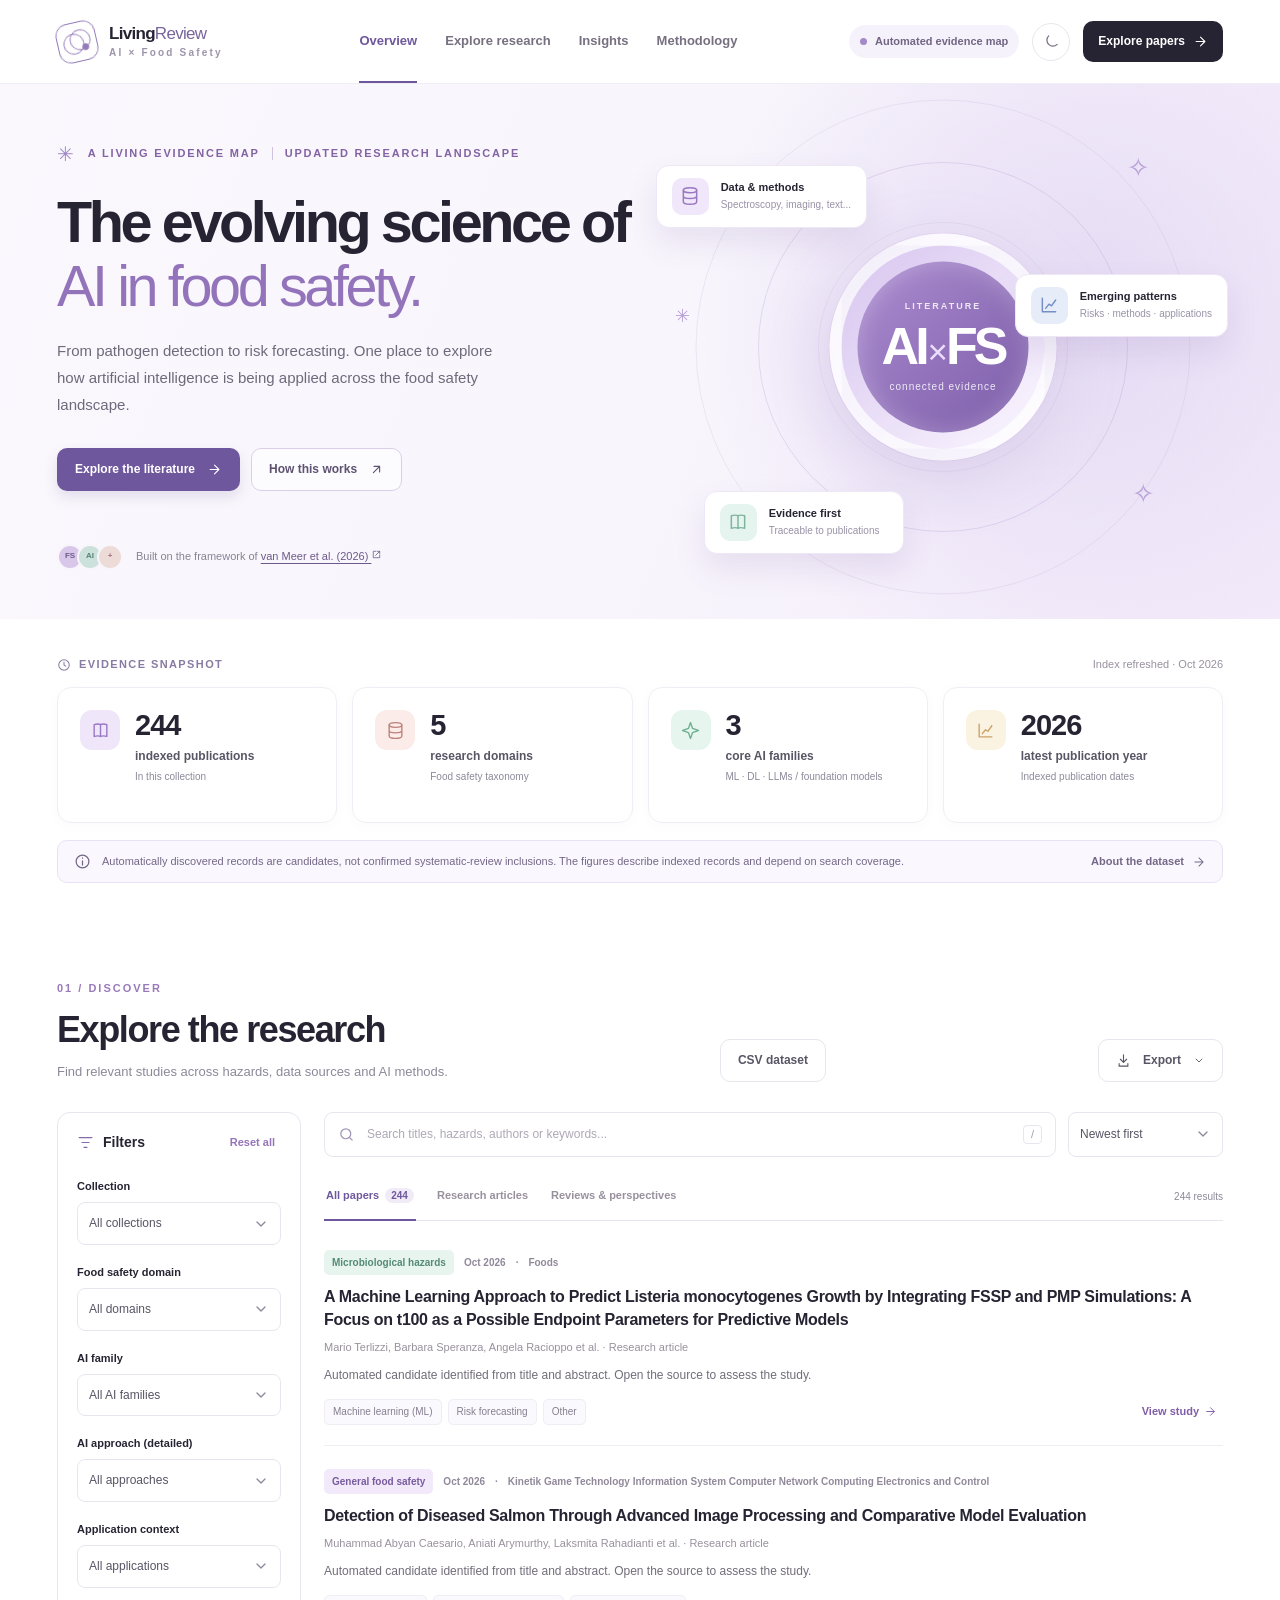
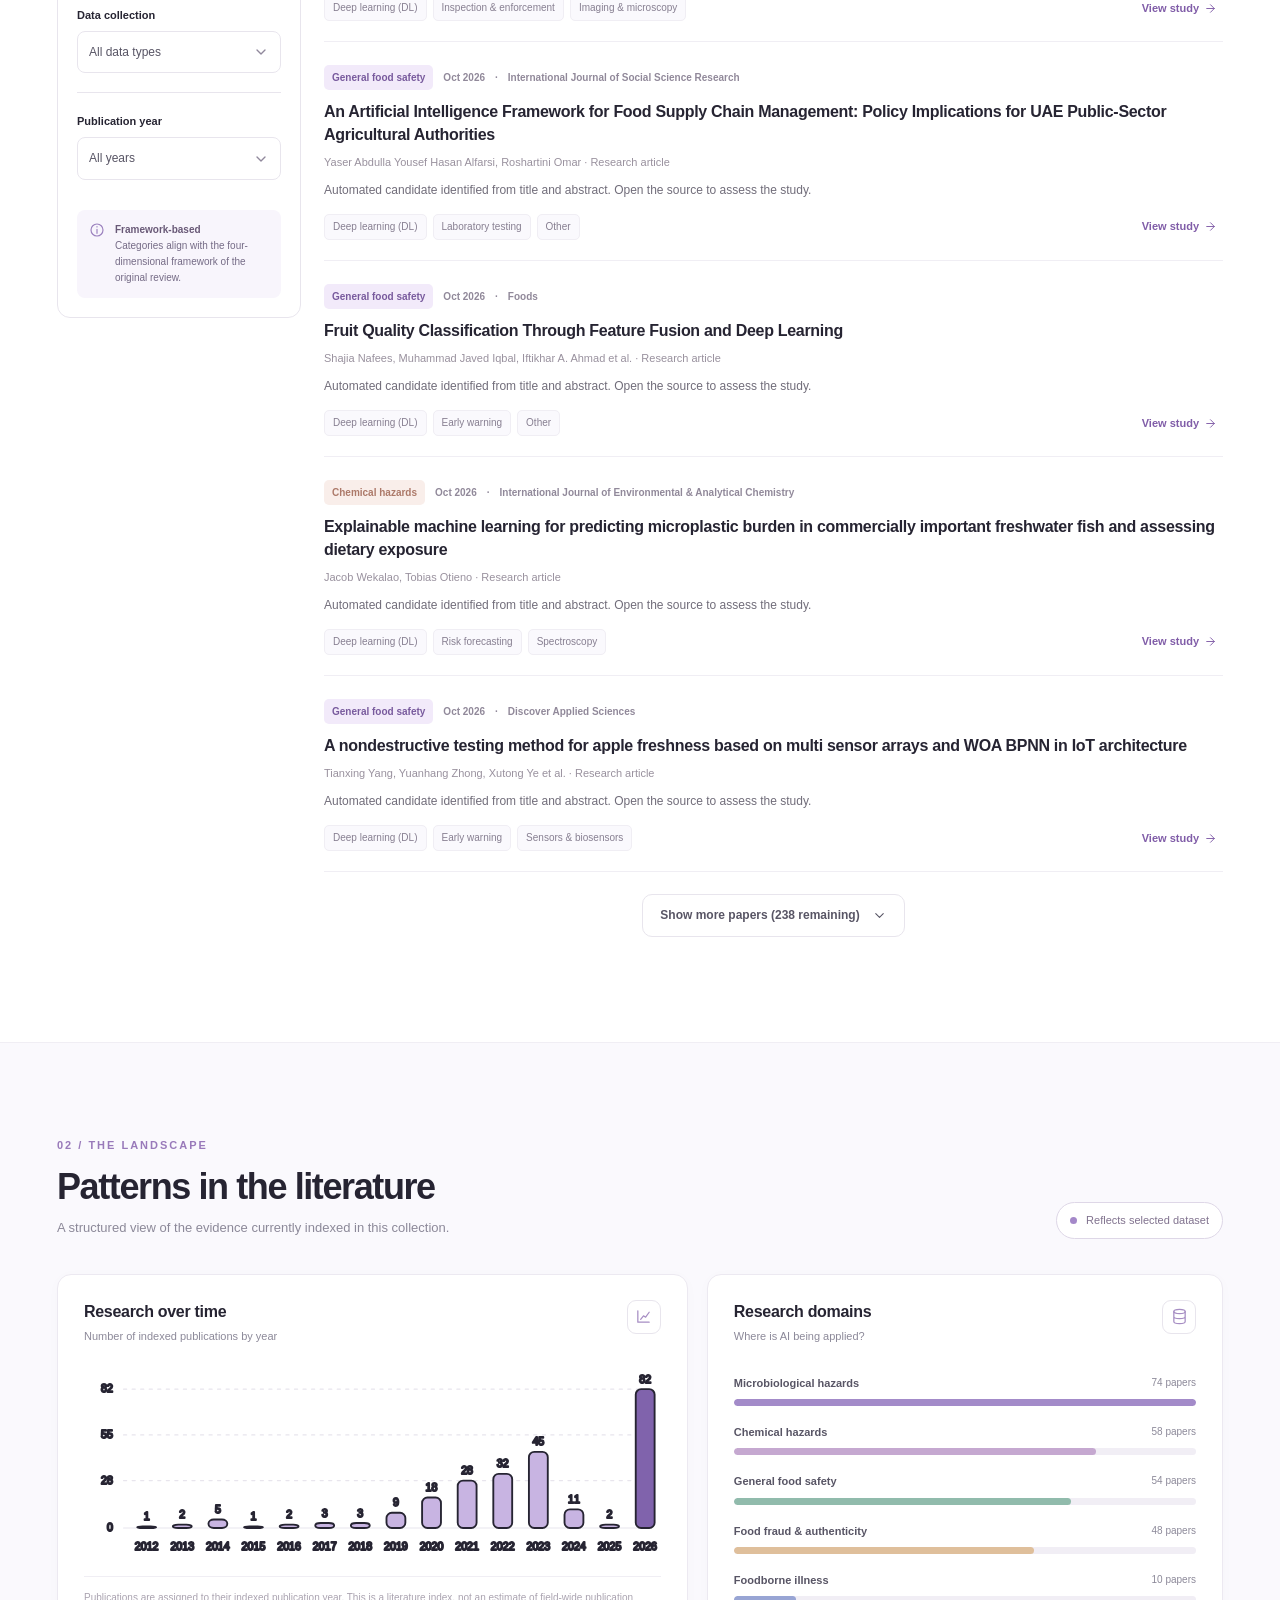
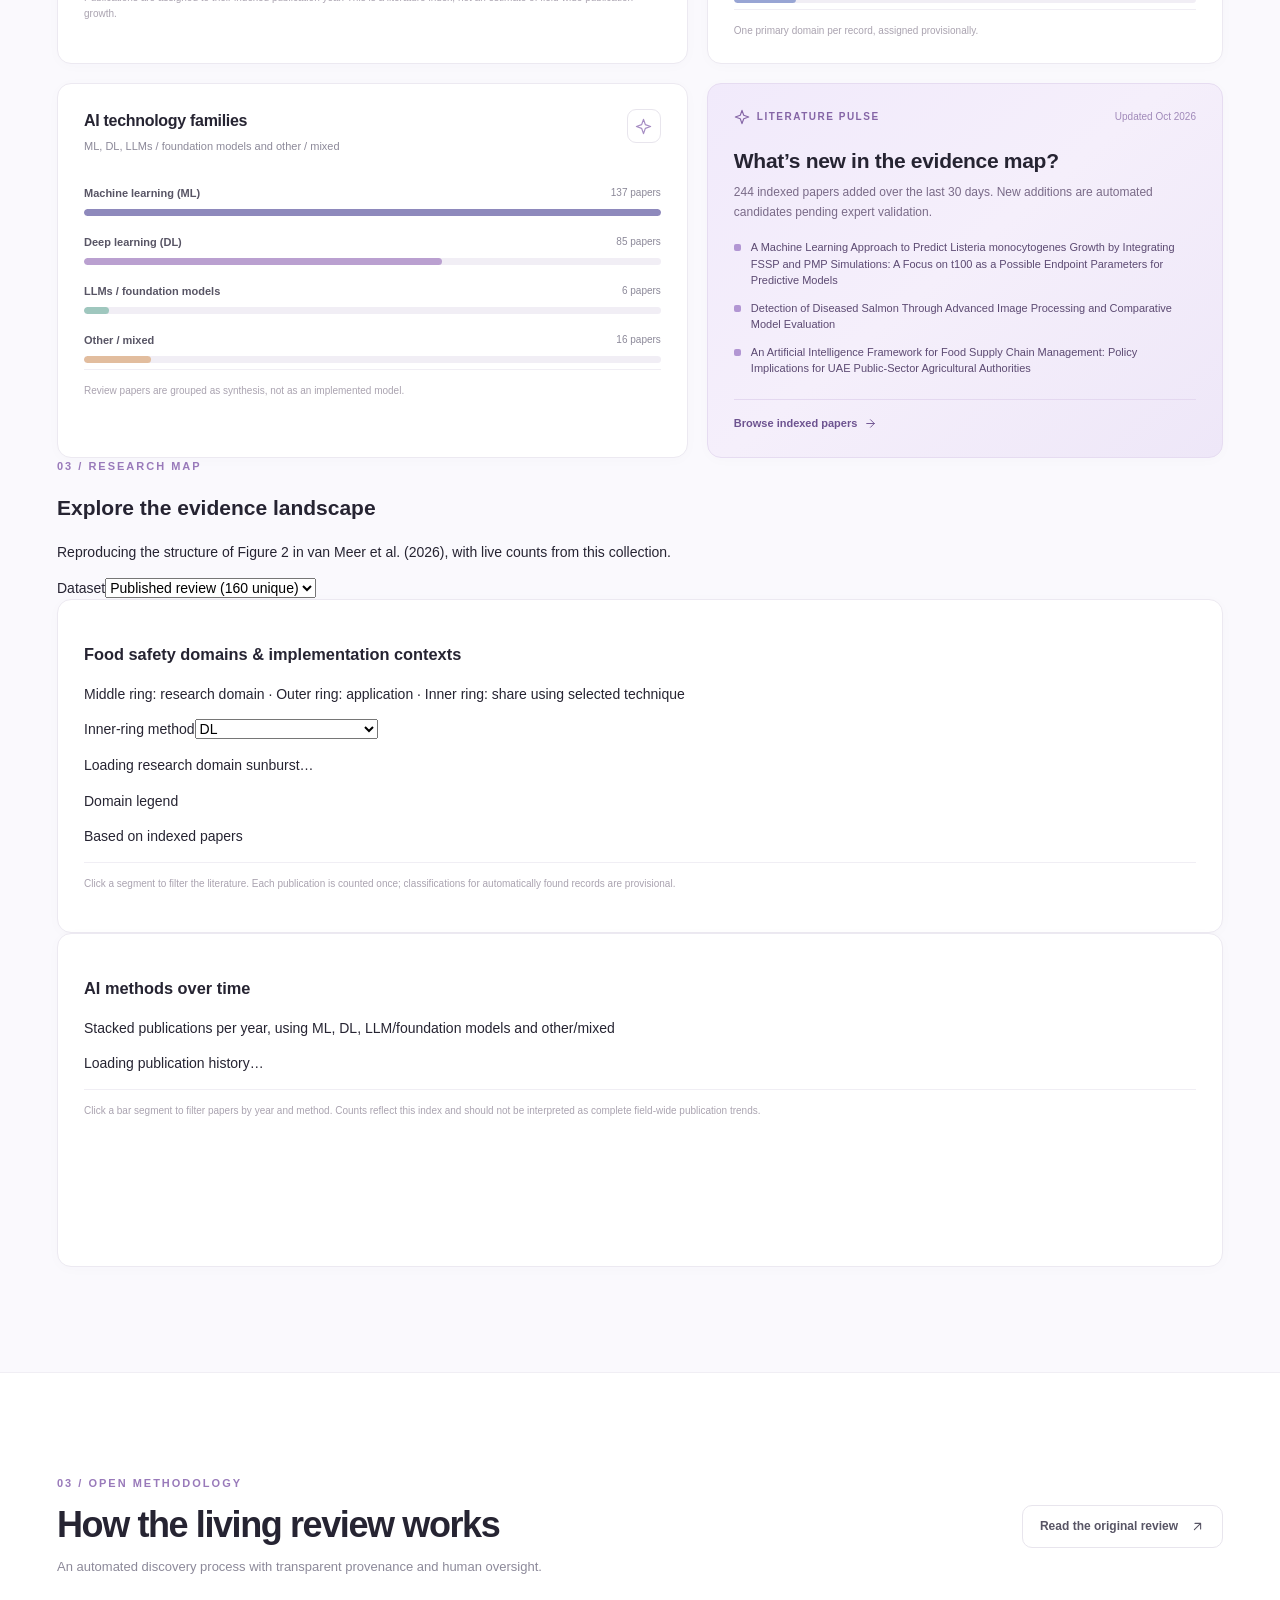
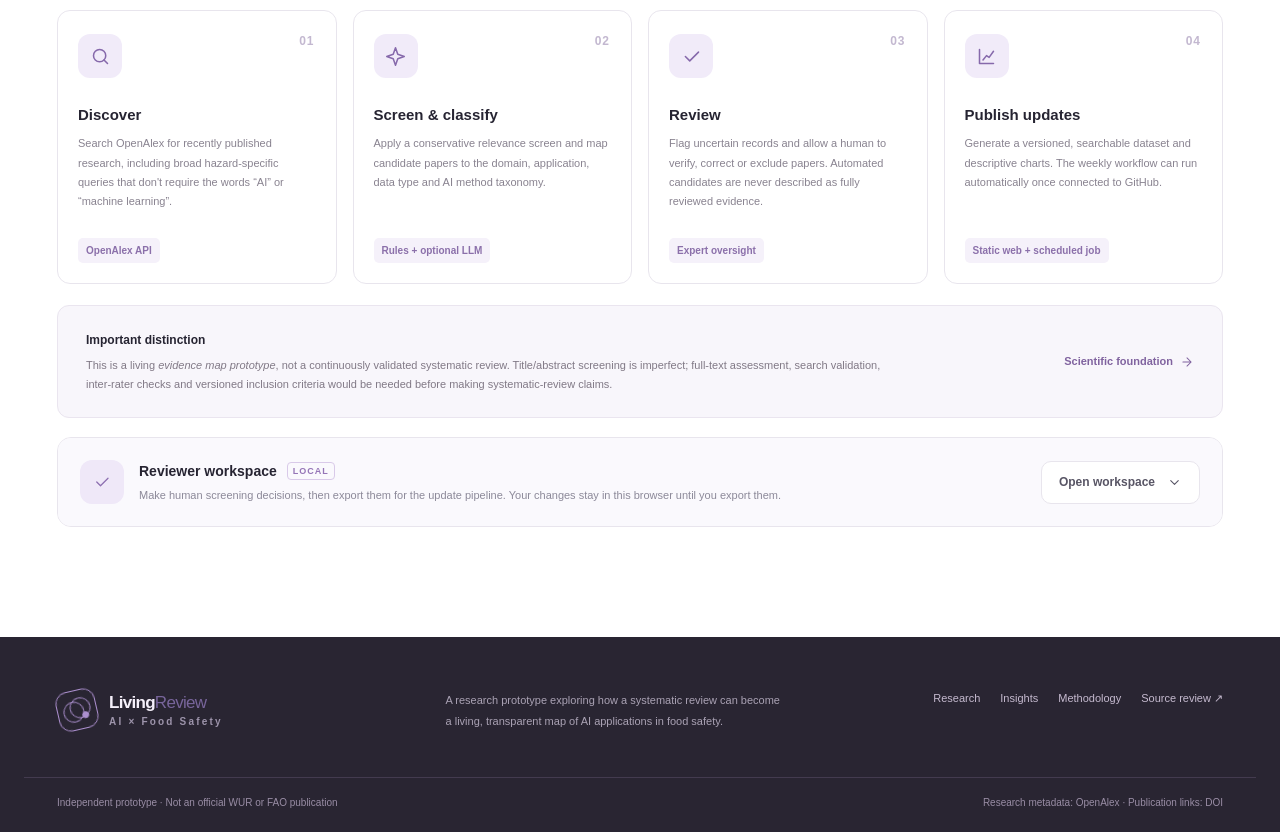
==== commit ab3aecf0: "feat: add interactive source-derived sunburst and stacked year timeline" ====
--- a/index.html
+++ b/index.html
@@ -1842,6 +1842,13 @@
 <div class="digest-entry"><span class="bullet"></span><a href="https://doi.org/10.3390/foods15203640" target="_blank" rel="noopener noreferrer">A Machine Learning Approach to Predict Listeria monocytogenes Growth by Integrating FSSP and PMP Simulations: A Focus on t100 as a Possible Endpoint Parameters for Predictive Models</a></div><div class="digest-entry"><span class="bullet"></span><a href="https://doi.org/10.22219/kinetik.v11i4.2776" target="_blank" rel="noopener noreferrer">Detection of Diseased Salmon Through Advanced Image Processing and Comparative Model Evaluation</a></div><div class="digest-entry"><span class="bullet"></span><a href="https://doi.org/10.5296/ijssr.v14i3.24090" target="_blank" rel="noopener noreferrer">An Artificial Intelligence Framework for Food Supply Chain Management: Policy Implications for UAE Public-Sector Agricultural Authorities</a></div>
 <!-- SSR:digest-list:end --></div><a class="digest-bottom-link" href="#explore">Browse indexed papers <svg><use href="#i-arrow"></use></svg></a></article>
           </div>
+
+          <div class="viz-heading"><div><div class="section-kicker">03 / RESEARCH MAP</div><h2>Explore the evidence landscape</h2><p>Reproducing the structure of Figure 2 in van Meer et al. (2026), with live counts from this collection.</p></div><label class="viz-select-label" for="viz-collection">Dataset<select id="viz-collection"><option value="original_review">Published review (160 unique)</option><option value="all">All indexed publications</option><option value="automated_candidate">Automated candidates</option></select></label></div>
+          <div class="viz-grid">
+            <article class="insight-card viz-card viz-card-sun"><div class="viz-header"><div><h3>Food safety domains &amp; implementation contexts</h3><p>Middle ring: research domain · Outer ring: application · Inner ring: share using selected technique</p></div><label for="viz-family">Inner-ring method<select id="viz-family"><option value="Machine learning (ML)">ML</option><option value="Deep learning (DL)" selected>DL</option><option value="LLMs / foundation models">LLMs / foundation models</option><option value="Other / mixed">Other / mixed</option></select></label></div>
+              <div class="viz-sun-layout"><div id="viz-sunburst" class="viz-chart" aria-label="Food safety study classification sunburst"><!-- SSR:sunburst:start --><p class="viz-loading">Loading research domain sunburst…</p><!-- SSR:sunburst:end --></div><div><div id="viz-sun-legend" class="viz-domain-legend"><!-- SSR:sun-legend:start --><p class="viz-loading">Domain legend</p><!-- SSR:sun-legend:end --></div><p id="viz-sun-summary" class="viz-sun-summary">Based on indexed papers</p></div></div><p class="chart-bottom">Click a segment to filter the literature. Each publication is counted once; classifications for automatically found records are provisional.</p></article>
+            <article class="insight-card viz-card viz-card-stacked"><div class="viz-header"><div><h3>AI methods over time</h3><p>Stacked publications per year, using ML, DL, LLM/foundation models and other/mixed</p></div></div><div id="viz-stacked" class="viz-chart"><!-- SSR:stacked:start --><p class="viz-loading">Loading publication history…</p><!-- SSR:stacked:end --></div><div id="viz-stacked-legend" class="viz-stacked-legend"><!-- SSR:stacked-legend:start --><!-- SSR:stacked-legend:end --></div><p class="chart-bottom">Click a bar segment to filter papers by year and method. Counts reflect this index and should not be interpreted as complete field-wide publication trends.</p></article>
+          </div>
         </div>
       </section>
 
@@ -1859,6 +1866,6 @@
   </div>
 
   <div class="dialog-backdrop" id="detail-backdrop" hidden><section id="detail-dialog" class="detail-dialog" role="dialog" aria-modal="true" aria-label="Publication detail" tabindex="-1"><div id="detail-content"></div></section></div>
-  <script src="data/papers.js"></script><script src="data/digest.js"></script><script src="assets/app.js"></script>
+  <script src="data/papers.js"></script><script src="data/digest.js"></script><script src="assets/landscape.js"></script><script src="assets/app.js"></script>
 </body>
 </html>
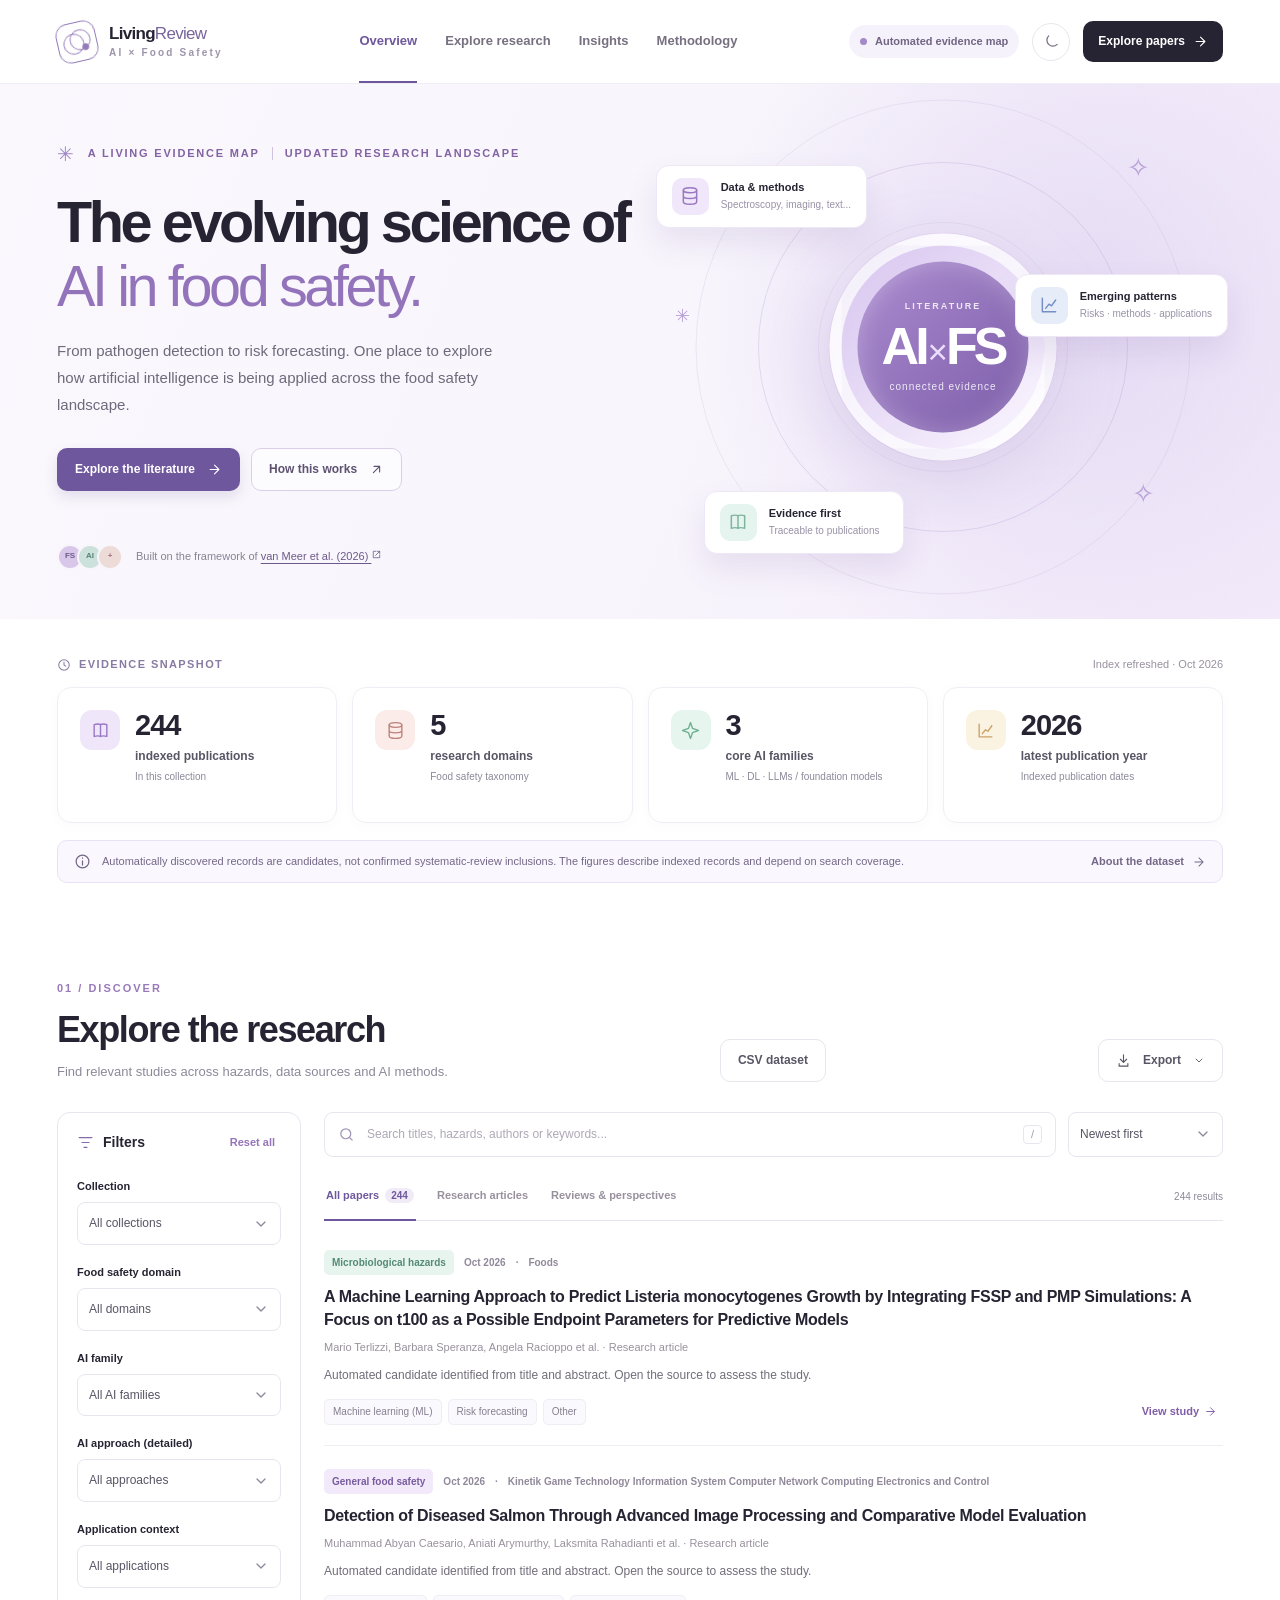
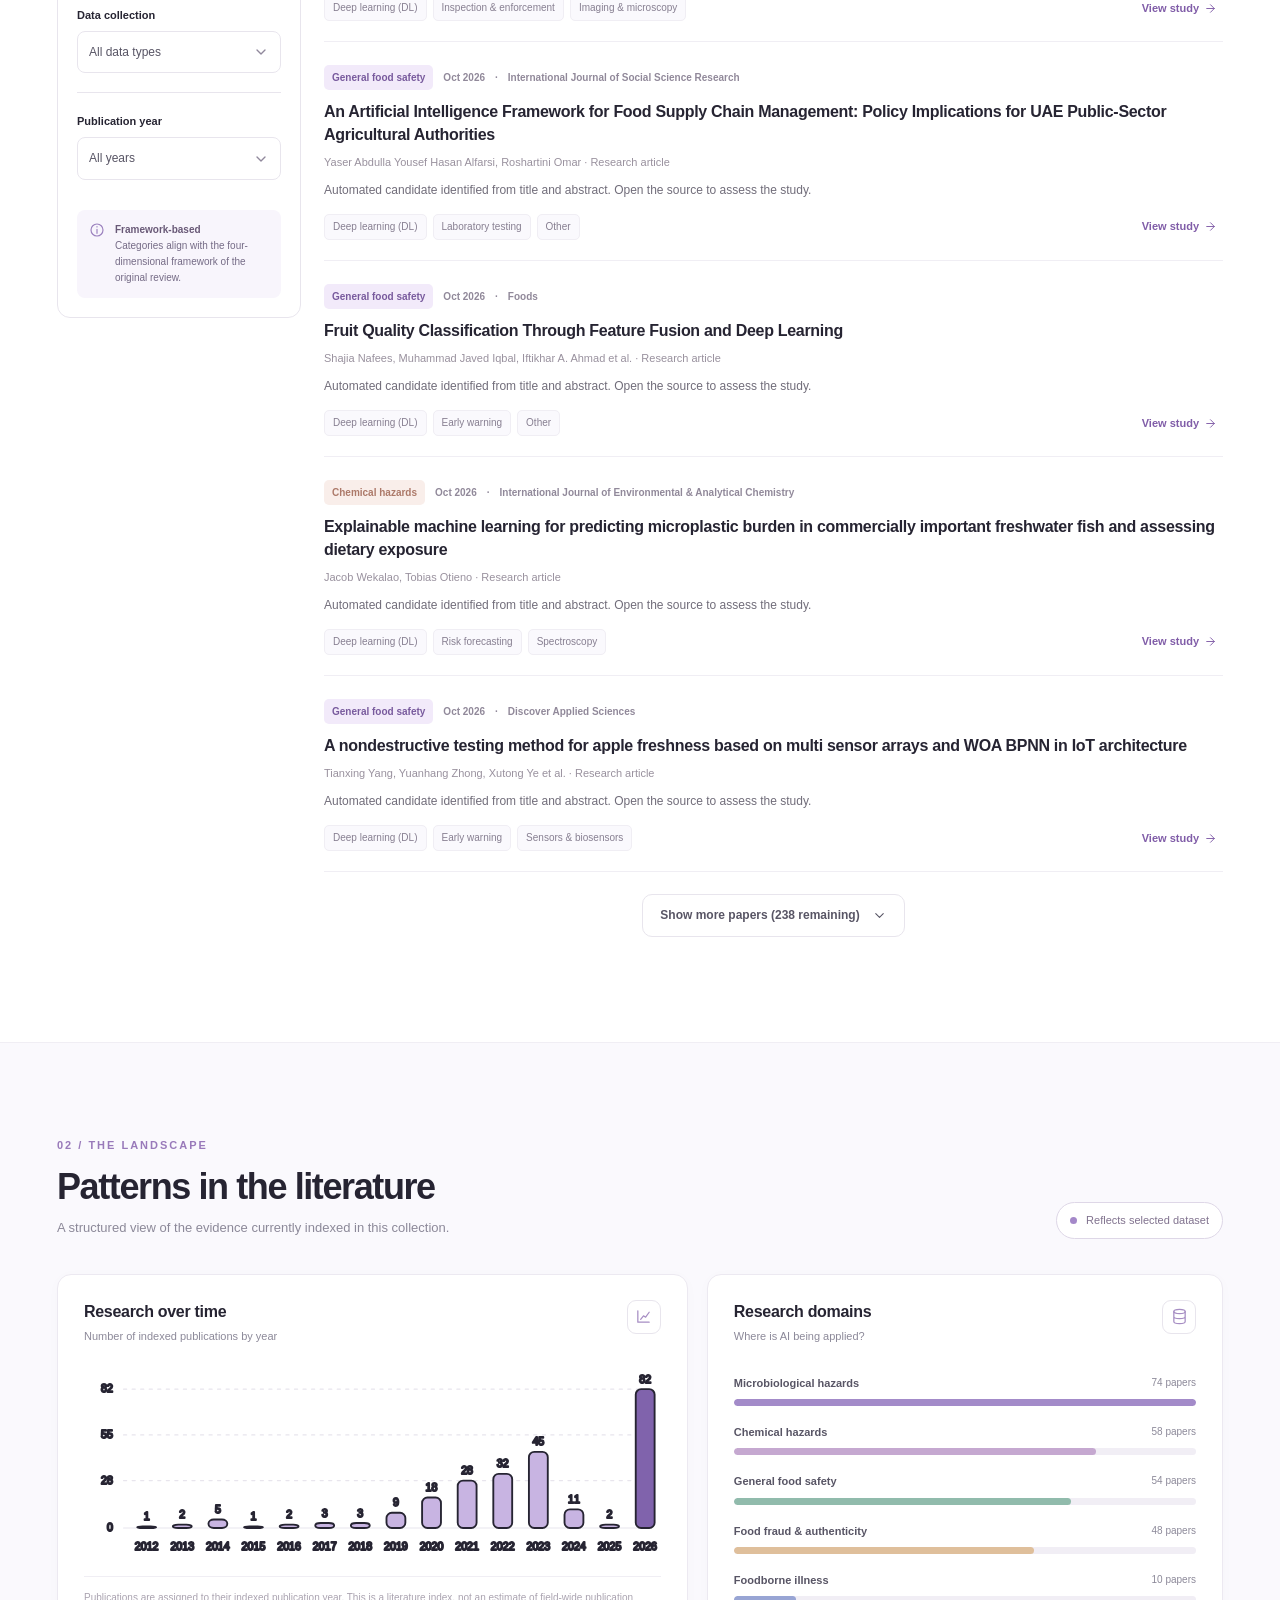
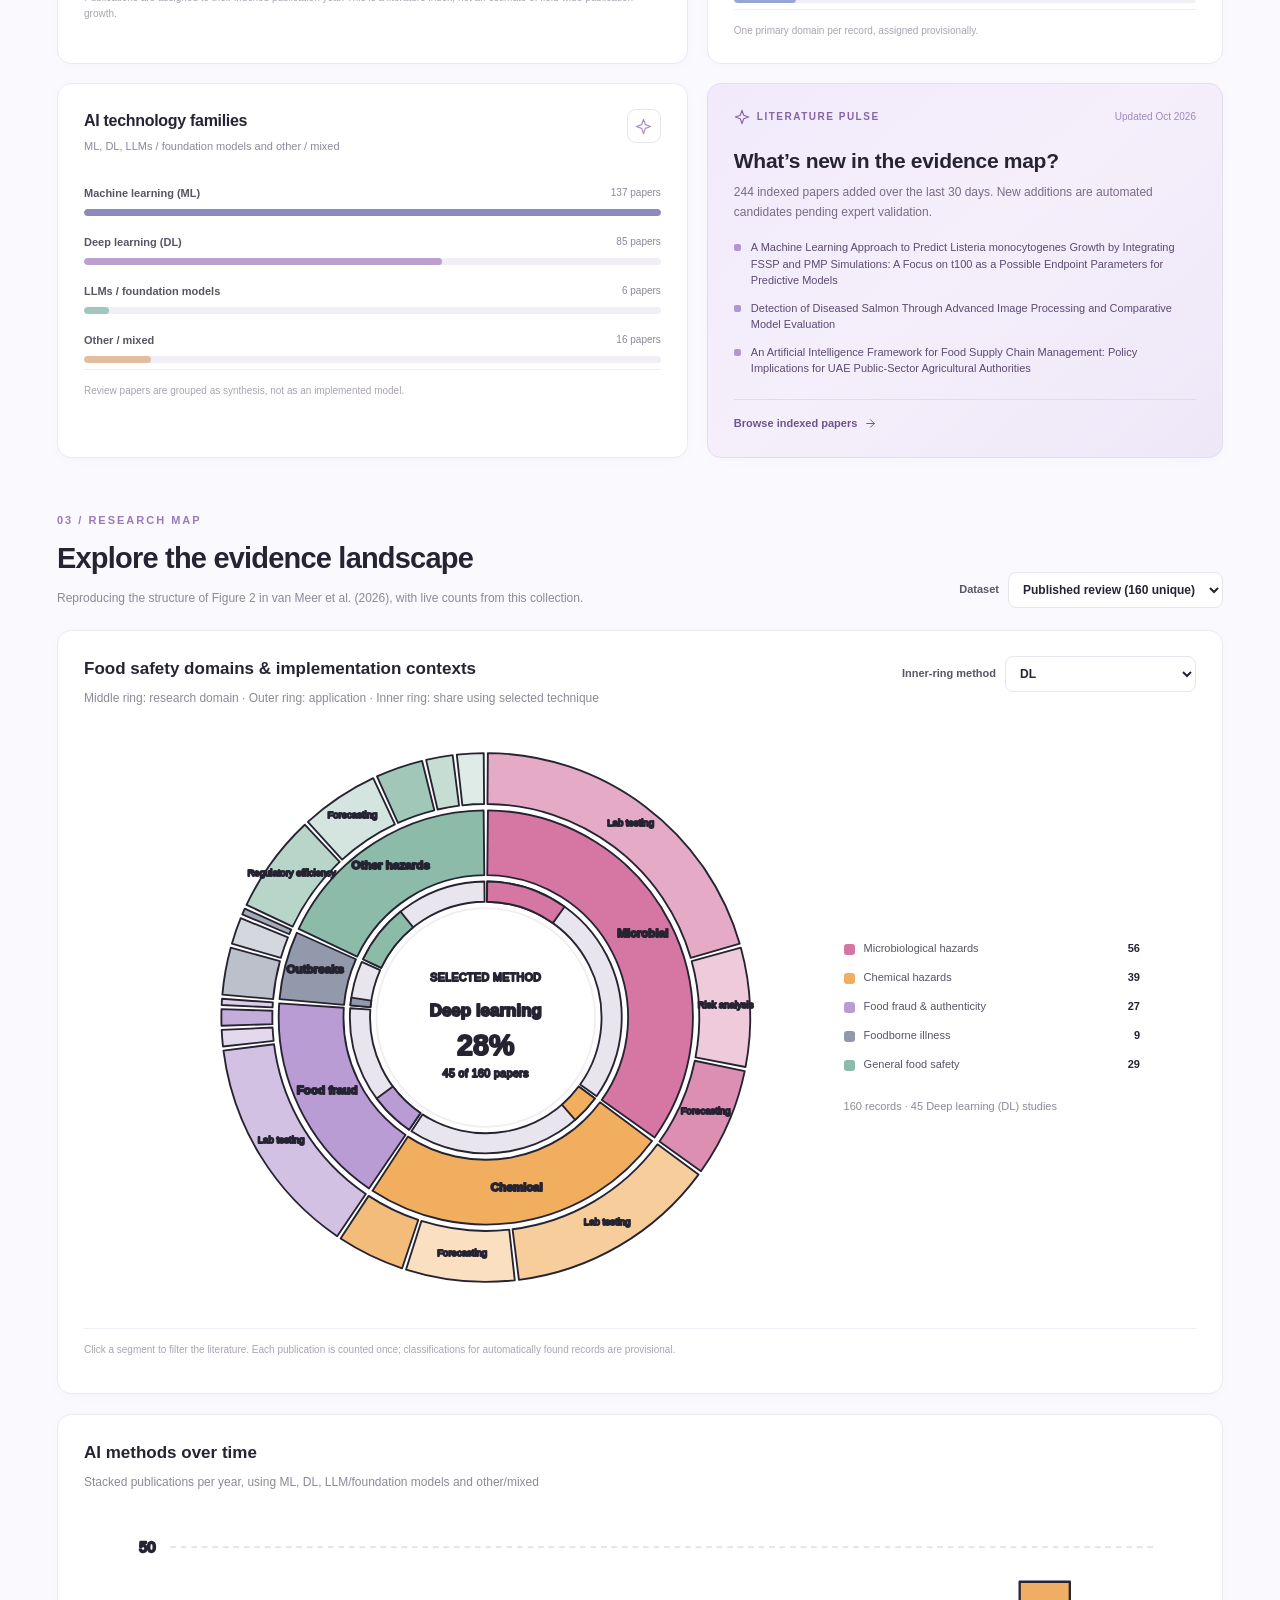
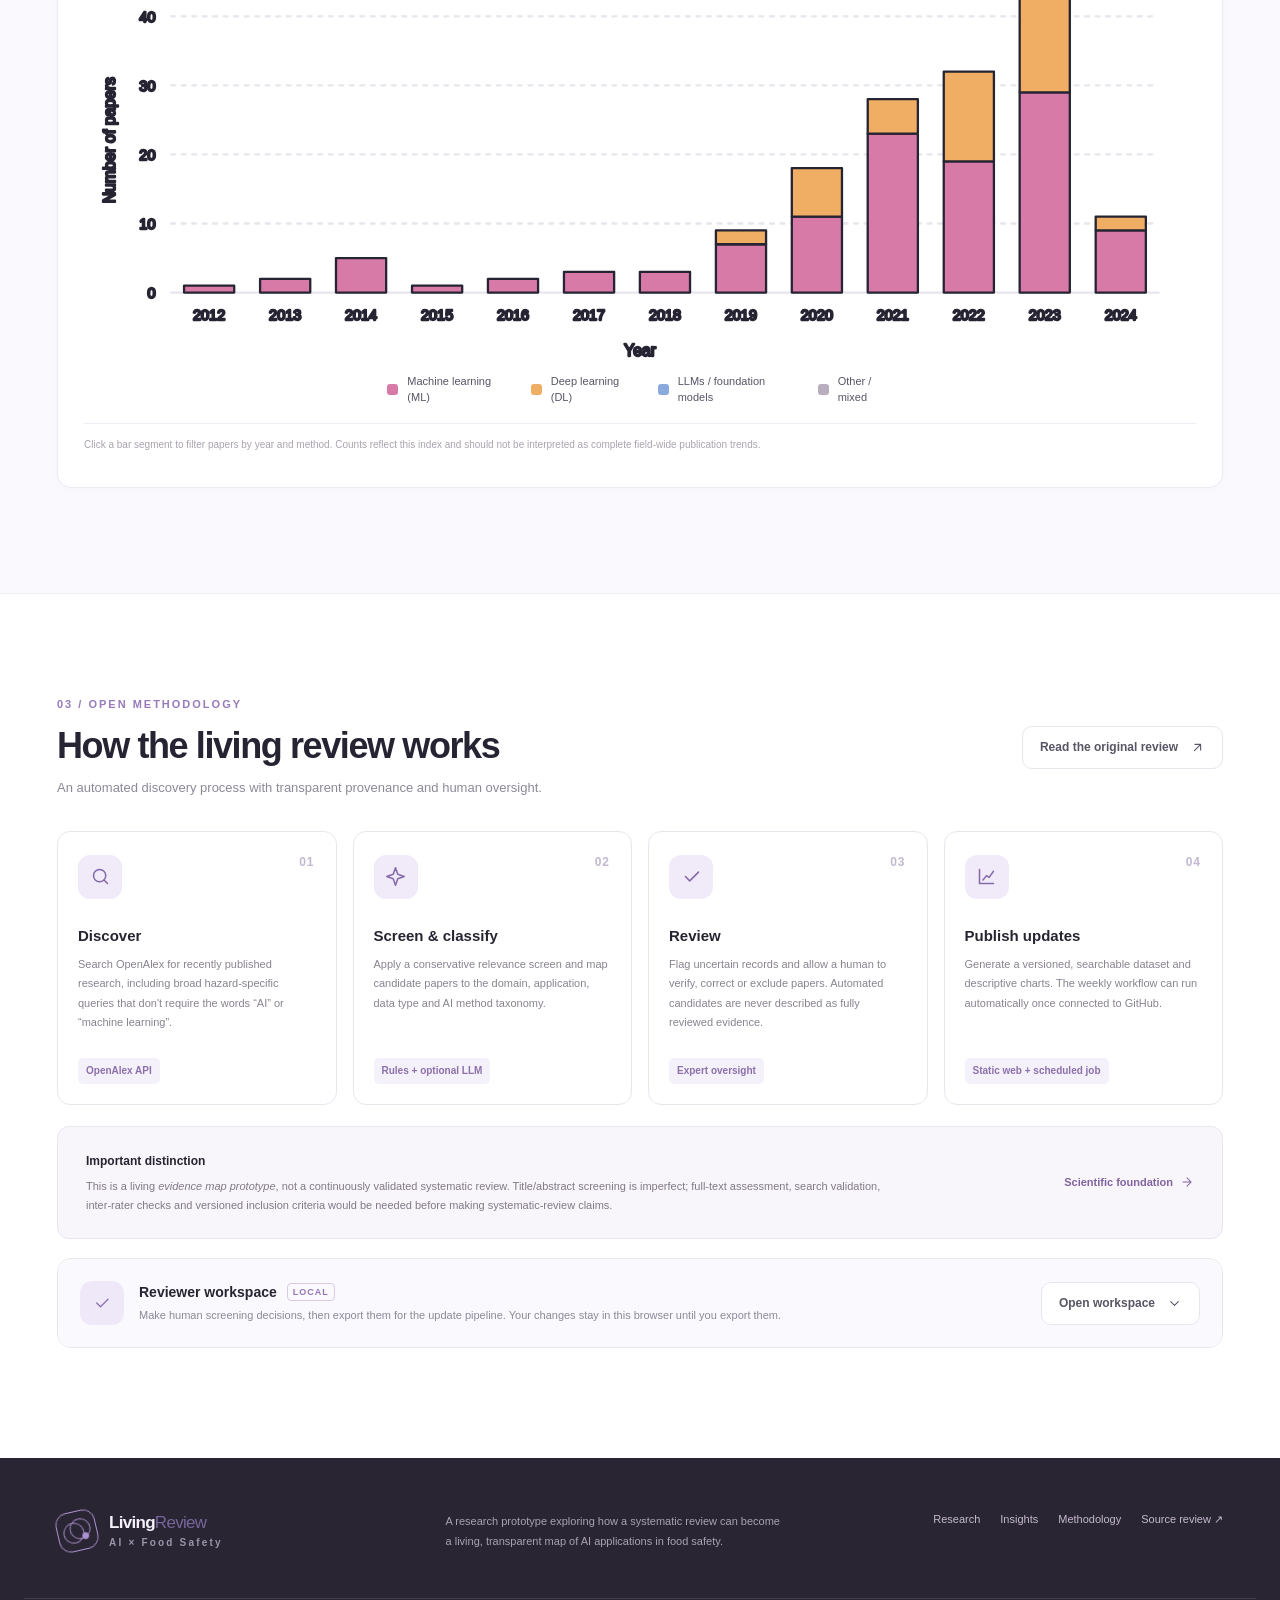
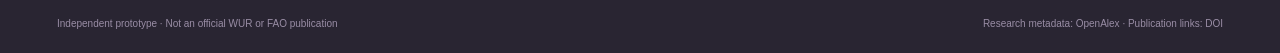
==== commit 58e836fe: "data: weekly literature refresh" ====
--- a/index.html
+++ b/index.html
@@ -1846,8 +1846,16 @@
           <div class="viz-heading"><div><div class="section-kicker">03 / RESEARCH MAP</div><h2>Explore the evidence landscape</h2><p>Reproducing the structure of Figure 2 in van Meer et al. (2026), with live counts from this collection.</p></div><label class="viz-select-label" for="viz-collection">Dataset<select id="viz-collection"><option value="original_review">Published review (160 unique)</option><option value="all">All indexed publications</option><option value="automated_candidate">Automated candidates</option></select></label></div>
           <div class="viz-grid">
             <article class="insight-card viz-card viz-card-sun"><div class="viz-header"><div><h3>Food safety domains &amp; implementation contexts</h3><p>Middle ring: research domain · Outer ring: application · Inner ring: share using selected technique</p></div><label for="viz-family">Inner-ring method<select id="viz-family"><option value="Machine learning (ML)">ML</option><option value="Deep learning (DL)" selected>DL</option><option value="LLMs / foundation models">LLMs / foundation models</option><option value="Other / mixed">Other / mixed</option></select></label></div>
-              <div class="viz-sun-layout"><div id="viz-sunburst" class="viz-chart" aria-label="Food safety study classification sunburst"><!-- SSR:sunburst:start --><p class="viz-loading">Loading research domain sunburst…</p><!-- SSR:sunburst:end --></div><div><div id="viz-sun-legend" class="viz-domain-legend"><!-- SSR:sun-legend:start --><p class="viz-loading">Domain legend</p><!-- SSR:sun-legend:end --></div><p id="viz-sun-summary" class="viz-sun-summary">Based on indexed papers</p></div></div><p class="chart-bottom">Click a segment to filter the literature. Each publication is counted once; classifications for automatically found records are provisional.</p></article>
-            <article class="insight-card viz-card viz-card-stacked"><div class="viz-header"><div><h3>AI methods over time</h3><p>Stacked publications per year, using ML, DL, LLM/foundation models and other/mixed</p></div></div><div id="viz-stacked" class="viz-chart"><!-- SSR:stacked:start --><p class="viz-loading">Loading publication history…</p><!-- SSR:stacked:end --></div><div id="viz-stacked-legend" class="viz-stacked-legend"><!-- SSR:stacked-legend:start --><!-- SSR:stacked-legend:end --></div><p class="chart-bottom">Click a bar segment to filter papers by year and method. Counts reflect this index and should not be interpreted as complete field-wide publication trends.</p></article>
+              <div class="viz-sun-layout"><div id="viz-sunburst" class="viz-chart" aria-label="Food safety study classification sunburst"><!-- SSR:sunburst:start -->
+<svg viewBox="0 0 576 565" role="img" aria-label="Research domains, contexts and share of selected AI family"><path class="viz-piece" fill="#d676a3" data-viz-domain="Microbiological hazards" d="M 290.04 87.01 A 195 195 0 0 1 446.95 394.96 L 397.23 359.62 A 134 134 0 0 0 289.40 148.01 Z"><title>Microbiological hazards: 56 papers; 16 Deep learning (DL) (29%)</title></path><path fill="#e8e5ef" d="M 289.34 154.01 A 128 128 0 0 1 392.34 356.15 L 376.85 345.14 A 109 109 0 0 0 289.14 173.01 Z"></path><path class="viz-piece" fill="#d676a3" data-viz-domain="Microbiological hazards" d="M 289.34 154.01 A 128 128 0 0 1 362.15 177.66 L 351.14 193.15 A 109 109 0 0 0 289.14 173.01 Z"><title>16/56 Deep learning (DL)</title></path><text class="viz-domain-text" x="435.9" y="206.6" text-anchor="middle">Microbial</text><path class="viz-piece" fill="#d676a3" fill-opacity="0.62" data-viz-domain="Microbiological hazards" data-viz-app="Laboratory testing" d="M 289.96 33.01 A 249 249 0 0 1 527.11 212.53 L 481.02 225.92 A 201 201 0 0 0 289.58 81.01 Z"><title>Microbiological hazards / Laboratory testing: 33 papers</title></path><text class="viz-context-text" text-anchor="middle" x="424.4" y="101.8">Lab testing</text><path class="viz-piece" fill="#d676a3" fill-opacity="0.39" data-viz-domain="Microbiological hazards" data-viz-app="Risk analysis" d="M 528.17 216.30 A 249 249 0 0 1 532.59 328.66 L 485.44 319.66 A 201 201 0 0 0 481.88 228.96 Z"><title>Microbiological hazards / Risk analysis: 12 papers</title></path><text class="viz-context-text" text-anchor="middle" x="513.8" y="273.1">Risk analysis</text><path class="viz-piece" fill="#d676a3" fill-opacity="0.82" data-viz-domain="Microbiological hazards" data-viz-app="Risk forecasting" d="M 531.83 332.49 A 249 249 0 0 1 490.59 426.77 L 451.54 398.86 A 201 201 0 0 0 484.82 322.76 Z"><title>Microbiological hazards / Risk forecasting: 11 papers</title></path><text class="viz-context-text" text-anchor="middle" x="495.1" y="372.6">Forecasting</text><path class="viz-piece" fill="#f2ae5f" data-viz-domain="Chemical hazards" d="M 444.55 398.26 A 195 195 0 0 1 181.37 445.26 L 214.72 394.19 A 134 134 0 0 0 395.58 361.89 Z"><title>Chemical hazards: 39 papers; 6 Deep learning (DL) (15%)</title></path><path fill="#e8e5ef" d="M 390.76 358.32 A 128 128 0 0 1 218.01 389.17 L 228.40 373.26 A 109 109 0 0 0 375.51 346.99 Z"></path><path class="viz-piece" fill="#f2ae5f" data-viz-domain="Chemical hazards" d="M 390.76 358.32 A 128 128 0 0 1 372.14 378.46 L 359.65 364.14 A 109 109 0 0 0 375.51 346.99 Z"><title>6/39 Deep learning (DL)</title></path><text class="viz-domain-text" x="317.2" y="445.4" text-anchor="middle">Chemical</text><path class="viz-piece" fill="#f2ae5f" fill-opacity="0.62" data-viz-domain="Chemical hazards" data-viz-app="Laboratory testing" d="M 488.29 429.94 A 249 249 0 0 1 319.21 529.04 L 313.19 481.42 A 201 201 0 0 0 449.68 401.42 Z"><title>Chemical hazards / Laboratory testing: 21 papers</title></path><text class="viz-context-text" text-anchor="middle" x="402.3" y="477.0">Lab testing</text><path class="viz-piece" fill="#f2ae5f" fill-opacity="0.39" data-viz-domain="Chemical hazards" data-viz-app="Risk forecasting" d="M 315.32 529.50 A 249 249 0 0 1 212.92 519.41 L 227.39 473.64 A 201 201 0 0 0 310.06 481.79 Z"><title>Chemical hazards / Risk forecasting: 11 papers</title></path><text class="viz-context-text" text-anchor="middle" x="265.8" y="506.9">Forecasting</text><path class="viz-piece" fill="#f2ae5f" fill-opacity="0.82" data-viz-domain="Chemical hazards" data-viz-app="Risk analysis" d="M 209.20 518.20 A 249 249 0 0 1 151.29 490.12 L 177.65 450.00 A 201 201 0 0 0 224.39 472.67 Z"><title>Chemical hazards / Risk analysis: 7 papers</title></path><path class="viz-piece" fill="#b99cd4" data-viz-domain="Food fraud &amp; authenticity" d="M 177.97 442.99 A 195 195 0 0 1 93.45 268.74 L 154.31 272.89 A 134 134 0 0 0 212.39 392.63 Z"><title>Food fraud &amp; authenticity: 27 papers; 9 Deep learning (DL) (33%)</title></path><path fill="#e8e5ef" d="M 215.78 387.68 A 128 128 0 0 1 160.30 273.29 L 179.25 274.59 A 109 109 0 0 0 226.50 371.99 Z"></path><path class="viz-piece" fill="#b99cd4" data-viz-domain="Food fraud &amp; authenticity" d="M 215.78 387.68 A 128 128 0 0 1 185.24 358.32 L 200.49 346.99 A 109 109 0 0 0 226.50 371.99 Z"><title>9/27 Deep learning (DL)</title></path><text class="viz-domain-text" x="138.6" y="354.4" text-anchor="middle">Food fraud</text><path class="viz-piece" fill="#b99cd4" fill-opacity="0.62" data-viz-domain="Food fraud &amp; authenticity" data-viz-app="Laboratory testing" d="M 148.04 487.94 A 249 249 0 0 1 40.96 313.21 L 88.58 307.19 A 201 201 0 0 0 175.02 448.24 Z"><title>Food fraud &amp; authenticity / Laboratory testing: 22 papers</title></path><text class="viz-context-text" text-anchor="middle" x="95.3" y="400.1">Lab testing</text><path class="viz-piece" fill="#b99cd4" fill-opacity="0.39" data-viz-domain="Food fraud &amp; authenticity" data-viz-app="Risk analysis" d="M 40.50 309.32 A 249 249 0 0 1 39.28 293.73 L 87.22 291.47 A 201 201 0 0 0 88.21 304.06 Z"><title>Food fraud &amp; authenticity / Risk analysis: 2 papers</title></path><path class="viz-piece" fill="#b99cd4" fill-opacity="0.82" data-viz-domain="Food fraud &amp; authenticity" data-viz-app="Regulatory efficiency" d="M 39.12 289.82 A 249 249 0 0 1 39.12 274.18 L 87.10 275.69 A 201 201 0 0 0 87.10 288.31 Z"><title>Food fraud &amp; authenticity / Regulatory efficiency: 2 papers</title></path><path class="viz-piece" fill="#b99cd4" fill-opacity="0.5" data-viz-domain="Food fraud &amp; authenticity" data-viz-app="Inspection &amp; enforcement" d="M 39.28 270.27 A 249 249 0 0 1 39.62 264.41 L 87.50 267.80 A 201 201 0 0 0 87.22 272.53 Z"><title>Food fraud &amp; authenticity / Inspection &amp; enforcement: 1 papers</title></path><path class="viz-piece" fill="#9299aa" data-viz-domain="Foodborne illness" d="M 93.77 264.67 A 195 195 0 0 1 110.07 202.22 L 165.73 227.18 A 134 134 0 0 0 154.53 270.09 Z"><title>Foodborne illness: 9 papers; 2 Deep learning (DL) (22%)</title></path><path fill="#e8e5ef" d="M 160.51 270.62 A 128 128 0 0 1 171.20 229.63 L 188.54 237.41 A 109 109 0 0 0 179.43 272.31 Z"></path><path class="viz-piece" fill="#9299aa" data-viz-domain="Foodborne illness" d="M 160.51 270.62 A 128 128 0 0 1 161.37 263.30 L 180.17 266.08 A 109 109 0 0 0 179.43 272.31 Z"><title>2/9 Deep learning (DL)</title></path><text class="viz-domain-text" x="127.4" y="240.1" text-anchor="middle">Outbreaks</text><path class="viz-piece" fill="#9299aa" fill-opacity="0.62" data-viz-domain="Foodborne illness" data-viz-app="Risk analysis" d="M 39.93 260.51 A 249 249 0 0 1 47.83 216.30 L 94.12 228.96 A 201 201 0 0 0 87.75 264.66 Z"><title>Foodborne illness / Risk analysis: 5 papers</title></path><path class="viz-piece" fill="#9299aa" fill-opacity="0.39" data-viz-domain="Foodborne illness" data-viz-app="Regulatory efficiency" d="M 48.89 212.53 A 249 249 0 0 1 57.21 188.52 L 101.70 206.54 A 201 201 0 0 0 94.98 225.92 Z"><title>Foodborne illness / Regulatory efficiency: 3 papers</title></path><path class="viz-piece" fill="#9299aa" fill-opacity="0.82" data-viz-domain="Foodborne illness" data-viz-app="Risk forecasting" d="M 58.71 184.91 A 249 249 0 0 1 61.06 179.53 L 104.81 199.29 A 201 201 0 0 0 102.91 203.62 Z"><title>Foodborne illness / Risk forecasting: 1 papers</title></path><path class="viz-piece" fill="#8dbba9" data-viz-domain="General food safety" d="M 111.78 198.51 A 195 195 0 0 1 285.96 87.01 L 286.60 148.01 A 134 134 0 0 0 166.90 224.63 Z"><title>General food safety: 29 papers; 12 Deep learning (DL) (41%)</title></path><path fill="#e8e5ef" d="M 172.33 227.20 A 128 128 0 0 1 286.66 154.01 L 286.86 173.01 A 109 109 0 0 0 189.50 235.33 Z"></path><path class="viz-piece" fill="#8dbba9" data-viz-domain="General food safety" d="M 172.33 227.20 A 128 128 0 0 1 207.71 182.31 L 219.63 197.11 A 109 109 0 0 0 189.50 235.33 Z"><title>12/29 Deep learning (DL)</title></path><text class="viz-domain-text" x="198.5" y="142.2" text-anchor="middle">Other hazards</text><path class="viz-piece" fill="#8dbba9" fill-opacity="0.62" data-viz-domain="General food safety" data-viz-app="Regulatory efficiency" d="M 62.70 175.98 A 249 249 0 0 1 117.55 100.49 L 150.41 135.48 A 201 201 0 0 0 106.13 196.42 Z"><title>General food safety / Regulatory efficiency: 10 papers</title></path><text class="viz-context-text" text-anchor="middle" x="105.2" y="149.2">Regulatory efficiency</text><path class="viz-piece" fill="#8dbba9" fill-opacity="0.39" data-viz-domain="General food safety" data-viz-app="Risk forecasting" d="M 120.42 97.83 A 249 249 0 0 1 181.98 56.70 L 202.42 100.13 A 201 201 0 0 0 152.72 133.33 Z"><title>General food safety / Risk forecasting: 8 papers</title></path><text class="viz-context-text" text-anchor="middle" x="162.4" y="94.1">Forecasting</text><path class="viz-piece" fill="#8dbba9" fill-opacity="0.82" data-viz-domain="General food safety" data-viz-app="Laboratory testing" d="M 185.53 55.06 A 249 249 0 0 1 227.97 40.34 L 239.54 86.93 A 201 201 0 0 0 205.29 98.81 Z"><title>General food safety / Laboratory testing: 5 papers</title></path><path class="viz-piece" fill="#8dbba9" fill-opacity="0.5" data-viz-domain="General food safety" data-viz-app="Risk analysis" d="M 231.78 39.43 A 249 249 0 0 1 256.79 34.96 L 262.81 82.58 A 201 201 0 0 0 242.61 86.19 Z"><title>General food safety / Risk analysis: 3 papers</title></path><path class="viz-piece" fill="#8dbba9" fill-opacity="0.29" data-viz-domain="General food safety" data-viz-app="Inspection &amp; enforcement" d="M 260.68 34.50 A 249 249 0 0 1 286.04 33.01 L 286.42 81.01 A 201 201 0 0 0 265.94 82.21 Z"><title>General food safety / Inspection &amp; enforcement: 3 papers</title></path><circle cx="288" cy="282" r="103" fill="var(--card)" stroke="var(--line-soft)"/><text class="viz-center-small" x="288" y="248" text-anchor="middle">SELECTED METHOD</text><text class="viz-center-name" x="288" y="281" text-anchor="middle">Deep learning</text><text class="viz-center-ratio" x="288" y="317" text-anchor="middle">28%</text><text class="viz-center-small" x="288" y="338" text-anchor="middle">45 of 160 papers</text></svg>
+<!-- SSR:sunburst:end --></div><div><div id="viz-sun-legend" class="viz-domain-legend"><!-- SSR:sun-legend:start -->
+<span class="viz-legend-item"><i style="background:#d676a3"></i><span>Microbiological hazards</span><b>56</b></span><span class="viz-legend-item"><i style="background:#f2ae5f"></i><span>Chemical hazards</span><b>39</b></span><span class="viz-legend-item"><i style="background:#b99cd4"></i><span>Food fraud &amp; authenticity</span><b>27</b></span><span class="viz-legend-item"><i style="background:#9299aa"></i><span>Foodborne illness</span><b>9</b></span><span class="viz-legend-item"><i style="background:#8dbba9"></i><span>General food safety</span><b>29</b></span>
+<!-- SSR:sun-legend:end --></div><p id="viz-sun-summary" class="viz-sun-summary">Based on indexed papers</p></div></div><p class="chart-bottom">Click a segment to filter the literature. Each publication is counted once; classifications for automatically found records are provisional.</p></article>
+            <article class="insight-card viz-card viz-card-stacked"><div class="viz-header"><div><h3>AI methods over time</h3><p>Stacked publications per year, using ML, DL, LLM/foundation models and other/mixed</p></div></div><div id="viz-stacked" class="viz-chart"><!-- SSR:stacked:start -->
+<svg viewBox="0 0 830 340" role="img" aria-label="Yearly publications stacked by AI method"><line x1="58" x2="810" y1="286.0" y2="286.0" stroke="var(--line)" stroke-dasharray="0"/><text x="46" y="290.0" text-anchor="end" class="viz-axis-text">0</text><line x1="58" x2="810" y1="233.4" y2="233.4" stroke="var(--line)" stroke-dasharray="3 5"/><text x="46" y="237.4" text-anchor="end" class="viz-axis-text">10</text><line x1="58" x2="810" y1="180.8" y2="180.8" stroke="var(--line)" stroke-dasharray="3 5"/><text x="46" y="184.8" text-anchor="end" class="viz-axis-text">20</text><line x1="58" x2="810" y1="128.2" y2="128.2" stroke="var(--line)" stroke-dasharray="3 5"/><text x="46" y="132.2" text-anchor="end" class="viz-axis-text">30</text><line x1="58" x2="810" y1="75.6" y2="75.6" stroke="var(--line)" stroke-dasharray="3 5"/><text x="46" y="79.6" text-anchor="end" class="viz-axis-text">40</text><line x1="58" x2="810" y1="23.0" y2="23.0" stroke="var(--line)" stroke-dasharray="3 5"/><text x="46" y="27.0" text-anchor="end" class="viz-axis-text">50</text><rect x="67.8" y="280.7" width="38.2" height="5.3" class="viz-piece" fill="#d77aa8" data-viz-year="2012" data-viz-family="Machine learning (ML)"><title>2012: 1 Machine learning (ML) papers</title></rect><text class="viz-axis-text" x="86.9" y="307" text-anchor="middle">2012</text><rect x="125.7" y="275.5" width="38.2" height="10.5" class="viz-piece" fill="#d77aa8" data-viz-year="2013" data-viz-family="Machine learning (ML)"><title>2013: 2 Machine learning (ML) papers</title></rect><text class="viz-axis-text" x="144.8" y="307" text-anchor="middle">2013</text><rect x="183.5" y="259.7" width="38.2" height="26.3" class="viz-piece" fill="#d77aa8" data-viz-year="2014" data-viz-family="Machine learning (ML)"><title>2014: 5 Machine learning (ML) papers</title></rect><text class="viz-axis-text" x="202.6" y="307" text-anchor="middle">2014</text><rect x="241.4" y="280.7" width="38.2" height="5.3" class="viz-piece" fill="#d77aa8" data-viz-year="2015" data-viz-family="Machine learning (ML)"><title>2015: 1 Machine learning (ML) papers</title></rect><text class="viz-axis-text" x="260.5" y="307" text-anchor="middle">2015</text><rect x="299.2" y="275.5" width="38.2" height="10.5" class="viz-piece" fill="#d77aa8" data-viz-year="2016" data-viz-family="Machine learning (ML)"><title>2016: 2 Machine learning (ML) papers</title></rect><text class="viz-axis-text" x="318.3" y="307" text-anchor="middle">2016</text><rect x="357.1" y="270.2" width="38.2" height="15.8" class="viz-piece" fill="#d77aa8" data-viz-year="2017" data-viz-family="Machine learning (ML)"><title>2017: 3 Machine learning (ML) papers</title></rect><text class="viz-axis-text" x="376.2" y="307" text-anchor="middle">2017</text><rect x="414.9" y="270.2" width="38.2" height="15.8" class="viz-piece" fill="#d77aa8" data-viz-year="2018" data-viz-family="Machine learning (ML)"><title>2018: 3 Machine learning (ML) papers</title></rect><text class="viz-axis-text" x="434.0" y="307" text-anchor="middle">2018</text><rect x="472.8" y="249.2" width="38.2" height="36.8" class="viz-piece" fill="#d77aa8" data-viz-year="2019" data-viz-family="Machine learning (ML)"><title>2019: 7 Machine learning (ML) papers</title></rect><rect x="472.8" y="238.7" width="38.2" height="10.5" class="viz-piece" fill="#f0ae64" data-viz-year="2019" data-viz-family="Deep learning (DL)"><title>2019: 2 Deep learning (DL) papers</title></rect><text class="viz-axis-text" x="491.8" y="307" text-anchor="middle">2019</text><rect x="530.6" y="228.1" width="38.2" height="57.9" class="viz-piece" fill="#d77aa8" data-viz-year="2020" data-viz-family="Machine learning (ML)"><title>2020: 11 Machine learning (ML) papers</title></rect><rect x="530.6" y="191.3" width="38.2" height="36.8" class="viz-piece" fill="#f0ae64" data-viz-year="2020" data-viz-family="Deep learning (DL)"><title>2020: 7 Deep learning (DL) papers</title></rect><text class="viz-axis-text" x="549.7" y="307" text-anchor="middle">2020</text><rect x="588.4" y="165.0" width="38.2" height="121.0" class="viz-piece" fill="#d77aa8" data-viz-year="2021" data-viz-family="Machine learning (ML)"><title>2021: 23 Machine learning (ML) papers</title></rect><rect x="588.4" y="138.7" width="38.2" height="26.3" class="viz-piece" fill="#f0ae64" data-viz-year="2021" data-viz-family="Deep learning (DL)"><title>2021: 5 Deep learning (DL) papers</title></rect><text class="viz-axis-text" x="607.5" y="307" text-anchor="middle">2021</text><rect x="646.3" y="186.1" width="38.2" height="99.9" class="viz-piece" fill="#d77aa8" data-viz-year="2022" data-viz-family="Machine learning (ML)"><title>2022: 19 Machine learning (ML) papers</title></rect><rect x="646.3" y="117.7" width="38.2" height="68.4" class="viz-piece" fill="#f0ae64" data-viz-year="2022" data-viz-family="Deep learning (DL)"><title>2022: 13 Deep learning (DL) papers</title></rect><text class="viz-axis-text" x="665.4" y="307" text-anchor="middle">2022</text><rect x="704.1" y="133.5" width="38.2" height="152.5" class="viz-piece" fill="#d77aa8" data-viz-year="2023" data-viz-family="Machine learning (ML)"><title>2023: 29 Machine learning (ML) papers</title></rect><rect x="704.1" y="49.3" width="38.2" height="84.2" class="viz-piece" fill="#f0ae64" data-viz-year="2023" data-viz-family="Deep learning (DL)"><title>2023: 16 Deep learning (DL) papers</title></rect><text class="viz-axis-text" x="723.2" y="307" text-anchor="middle">2023</text><rect x="762.0" y="238.7" width="38.2" height="47.3" class="viz-piece" fill="#d77aa8" data-viz-year="2024" data-viz-family="Machine learning (ML)"><title>2024: 9 Machine learning (ML) papers</title></rect><rect x="762.0" y="228.1" width="38.2" height="10.5" class="viz-piece" fill="#f0ae64" data-viz-year="2024" data-viz-family="Deep learning (DL)"><title>2024: 2 Deep learning (DL) papers</title></rect><text class="viz-axis-text" x="781.1" y="307" text-anchor="middle">2024</text><text class="viz-axis-title" x="415.0" y="334" text-anchor="middle">Year</text><text class="viz-axis-title" x="15" y="170.0" text-anchor="middle" transform="rotate(-90 15 170.0)">Number of papers</text></svg>
+<!-- SSR:stacked:end --></div><div id="viz-stacked-legend" class="viz-stacked-legend"><!-- SSR:stacked-legend:start -->
+<span class="viz-legend-item"><i style="background:#d77aa8"></i>Machine learning (ML)</span><span class="viz-legend-item"><i style="background:#f0ae64"></i>Deep learning (DL)</span><span class="viz-legend-item"><i style="background:#8aa9dc"></i>LLMs / foundation models</span><span class="viz-legend-item"><i style="background:#b8aebe"></i>Other / mixed</span>
+<!-- SSR:stacked-legend:end --></div><p class="chart-bottom">Click a bar segment to filter papers by year and method. Counts reflect this index and should not be interpreted as complete field-wide publication trends.</p></article>
           </div>
         </div>
       </section>
--- a/assets/styles.css
+++ b/assets/styles.css
@@ -17,3 +17,37 @@
 .paper-title[href]{display:block;text-align:left}
 .digest-entry a{color:inherit;font:inherit;font-weight:600;text-decoration:none}
 .digest-entry a:hover,.paper-title[href]:hover{text-decoration:underline}
+
+
+/* Living review: data-derived version of the original domain/context sunburst and stacked temporal trends. */
+.viz-heading{display:flex;align-items:end;justify-content:space-between;gap:20px;margin:54px 0 22px}
+.viz-heading h2{margin:0 0 8px;font-size:29px;letter-spacing:-.8px}
+.viz-heading p,.viz-header p{font-size:12px;line-height:1.6;color:var(--muted);margin:0}
+.viz-heading .section-kicker{margin-bottom:7px}
+.viz-select-label,.viz-header label{font-size:11px;font-weight:650;display:flex;align-items:center;gap:9px;color:var(--ink-2)}
+.viz-select-label select,.viz-header select{font:inherit;font-size:12px;color:var(--ink);background:var(--card);border:1px solid var(--line);border-radius:8px;padding:9px 10px;min-width:120px}
+.viz-grid{display:grid;grid-template-columns:1fr;gap:20px}
+.viz-card{min-height:0}
+.viz-header{display:flex;gap:20px;align-items:start;justify-content:space-between}
+.viz-header h3{margin:0 0 7px;font-size:17px}
+.viz-sun-layout{display:grid;grid-template-columns:minmax(0,1.4fr) minmax(160px,.6fr);align-items:center;gap:12px;max-width:1000px;margin:10px auto}
+.viz-chart svg{display:block;width:100%;height:auto;max-height:600px}
+.viz-card-stacked .viz-chart{max-width:1090px;margin:25px auto 3px}
+.viz-piece{cursor:pointer;transition:filter .15s,stroke .15s}
+.viz-piece:hover{filter:brightness(1.1);stroke:var(--ink);stroke-width:1.4px}
+.viz-domain-text{fill:#302637;font:600 11px Inter,Arial,sans-serif;pointer-events:none}
+.viz-context-text{fill:#423b45;font:9px Inter,Arial,sans-serif;pointer-events:none}
+.viz-center-small{fill:var(--muted);font:10px Inter,Arial,sans-serif;letter-spacing:.4px}
+.viz-center-name{fill:var(--ink);font:600 16px Inter,Arial,sans-serif}
+.viz-center-ratio{fill:var(--ink);font:750 27px Inter,Arial,sans-serif}
+.viz-domain-legend{display:flex;flex-direction:column;gap:13px;margin:20px 0}
+.viz-legend-item{display:inline-flex;align-items:center;gap:9px;color:var(--ink-2);font-size:11px;line-height:1.45}
+.viz-legend-item i{flex:0 0 11px;height:11px;border-radius:3px}
+.viz-legend-item b{margin-left:auto;color:var(--ink);font-size:11px}
+.viz-sun-summary{font-size:11px;color:var(--muted);margin:25px 0 0}
+.viz-stacked-legend{display:flex;justify-content:center;gap:25px;flex-wrap:wrap;margin:10px 0 17px}
+.viz-axis-text{fill:var(--muted);font:11px Inter,Arial,sans-serif}
+.viz-axis-title{fill:var(--ink-2);font:12px Inter,Arial,sans-serif}
+.viz-loading{color:var(--muted);font-size:12px;padding:70px 0;text-align:center}
+body.dark .viz-domain-text,body.dark .viz-context-text{fill:#302637}
+@media(max-width:760px){.viz-heading,.viz-header{flex-direction:column;align-items:stretch}.viz-sun-layout{grid-template-columns:1fr}.viz-domain-legend{display:grid;grid-template-columns:1fr 1fr}.viz-card{padding:18px 14px}.viz-stacked-legend{gap:12px}}
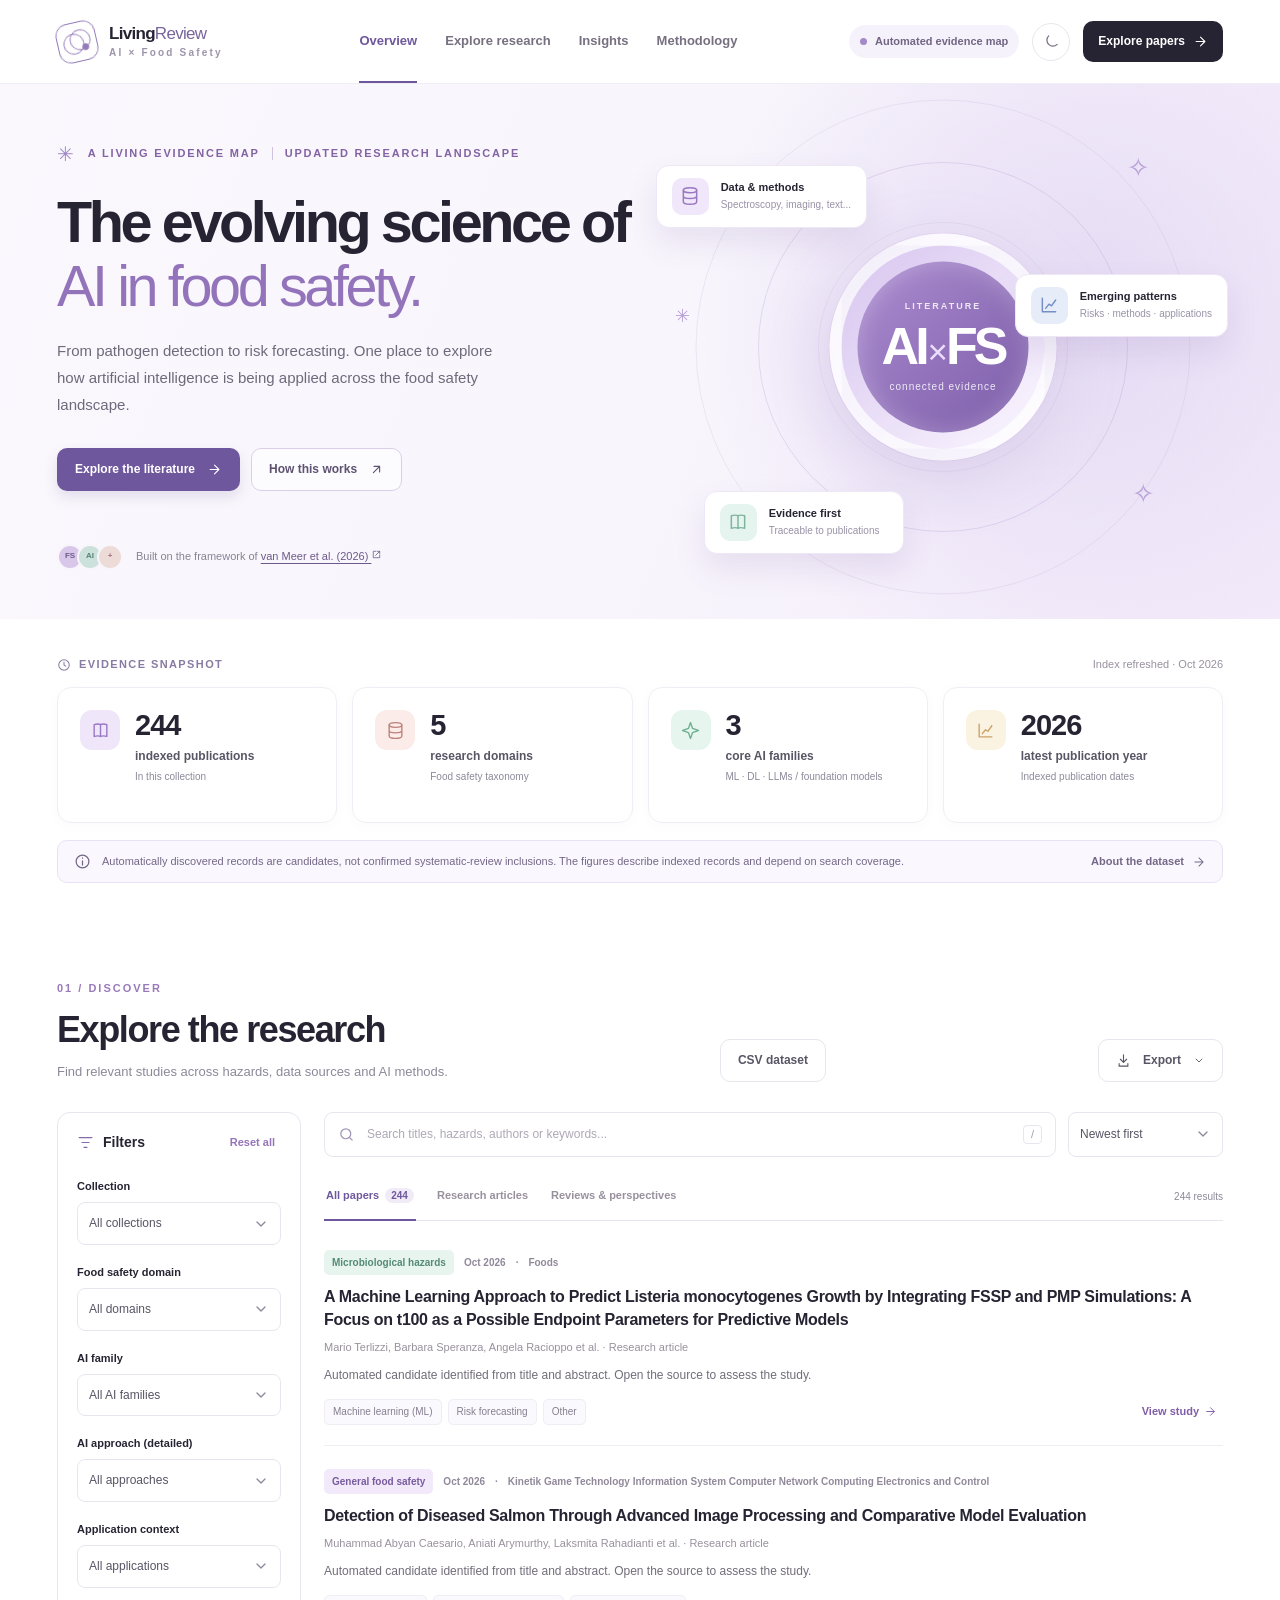
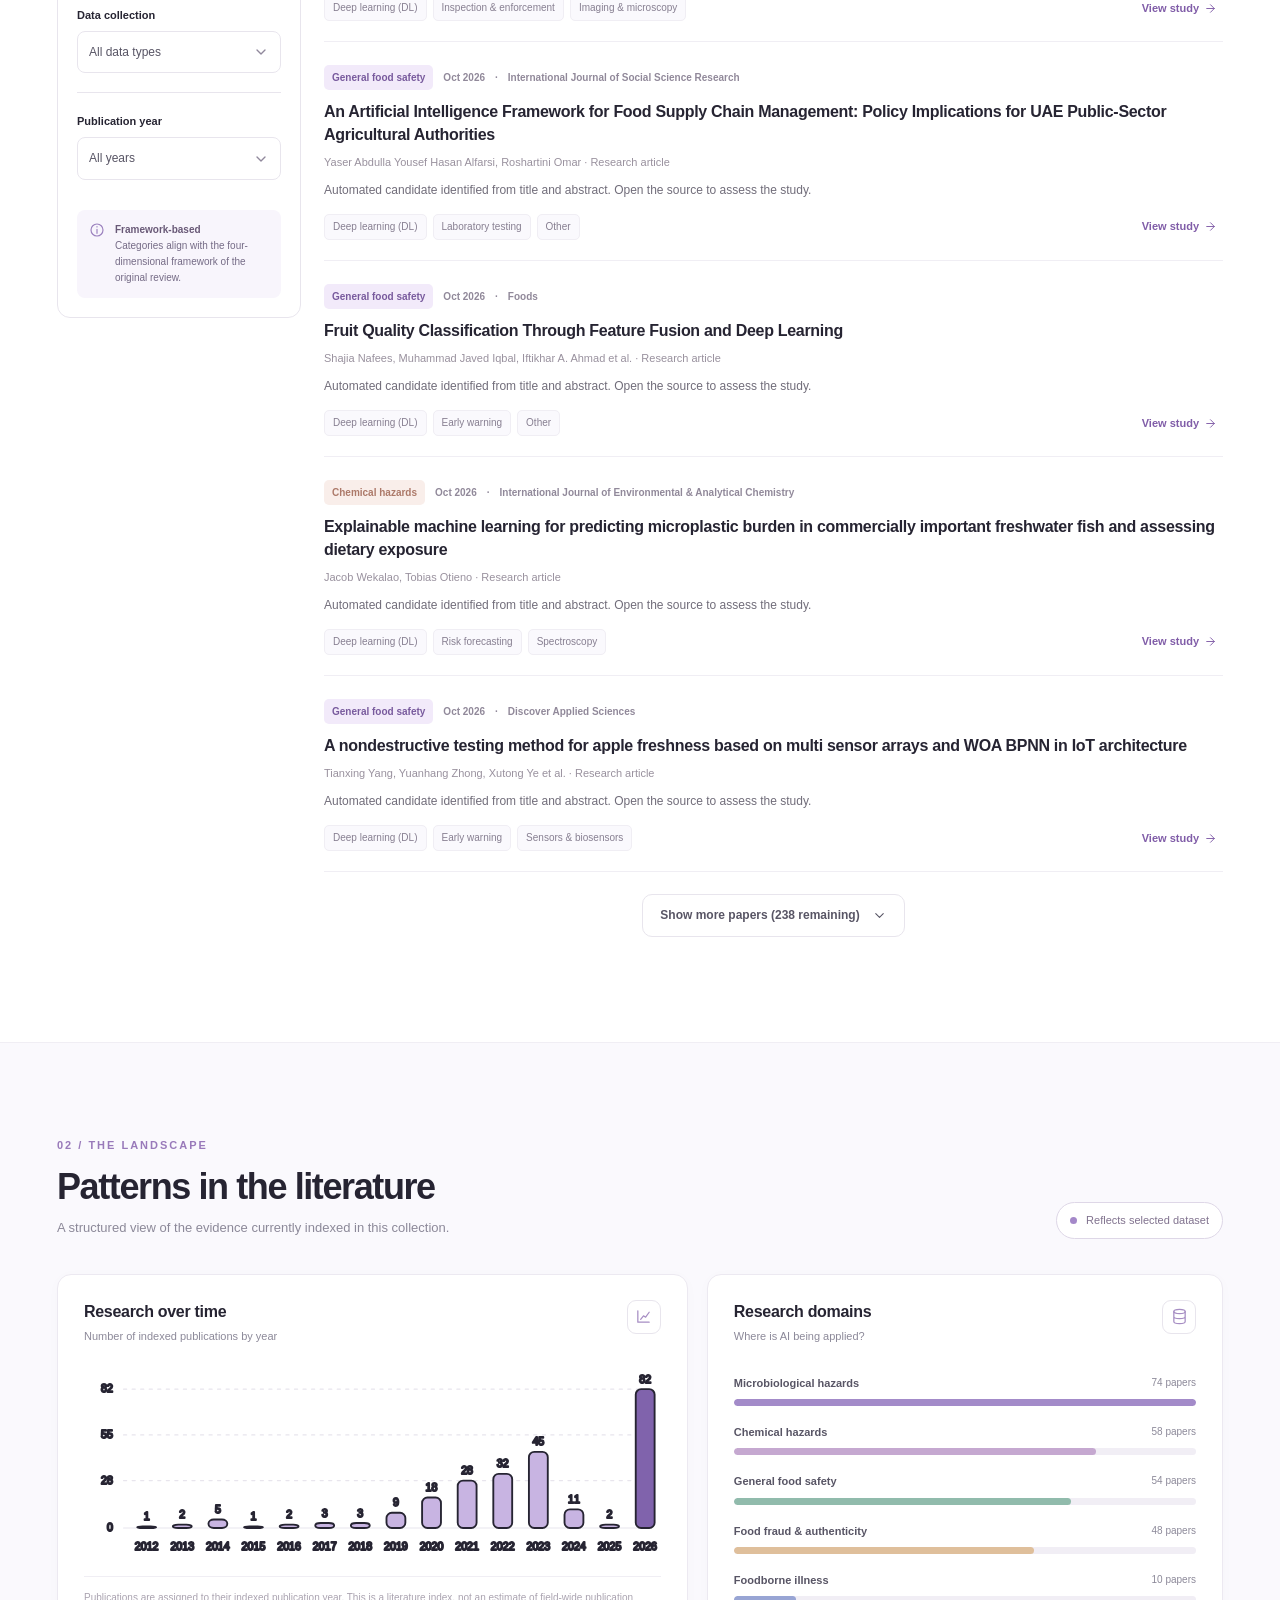
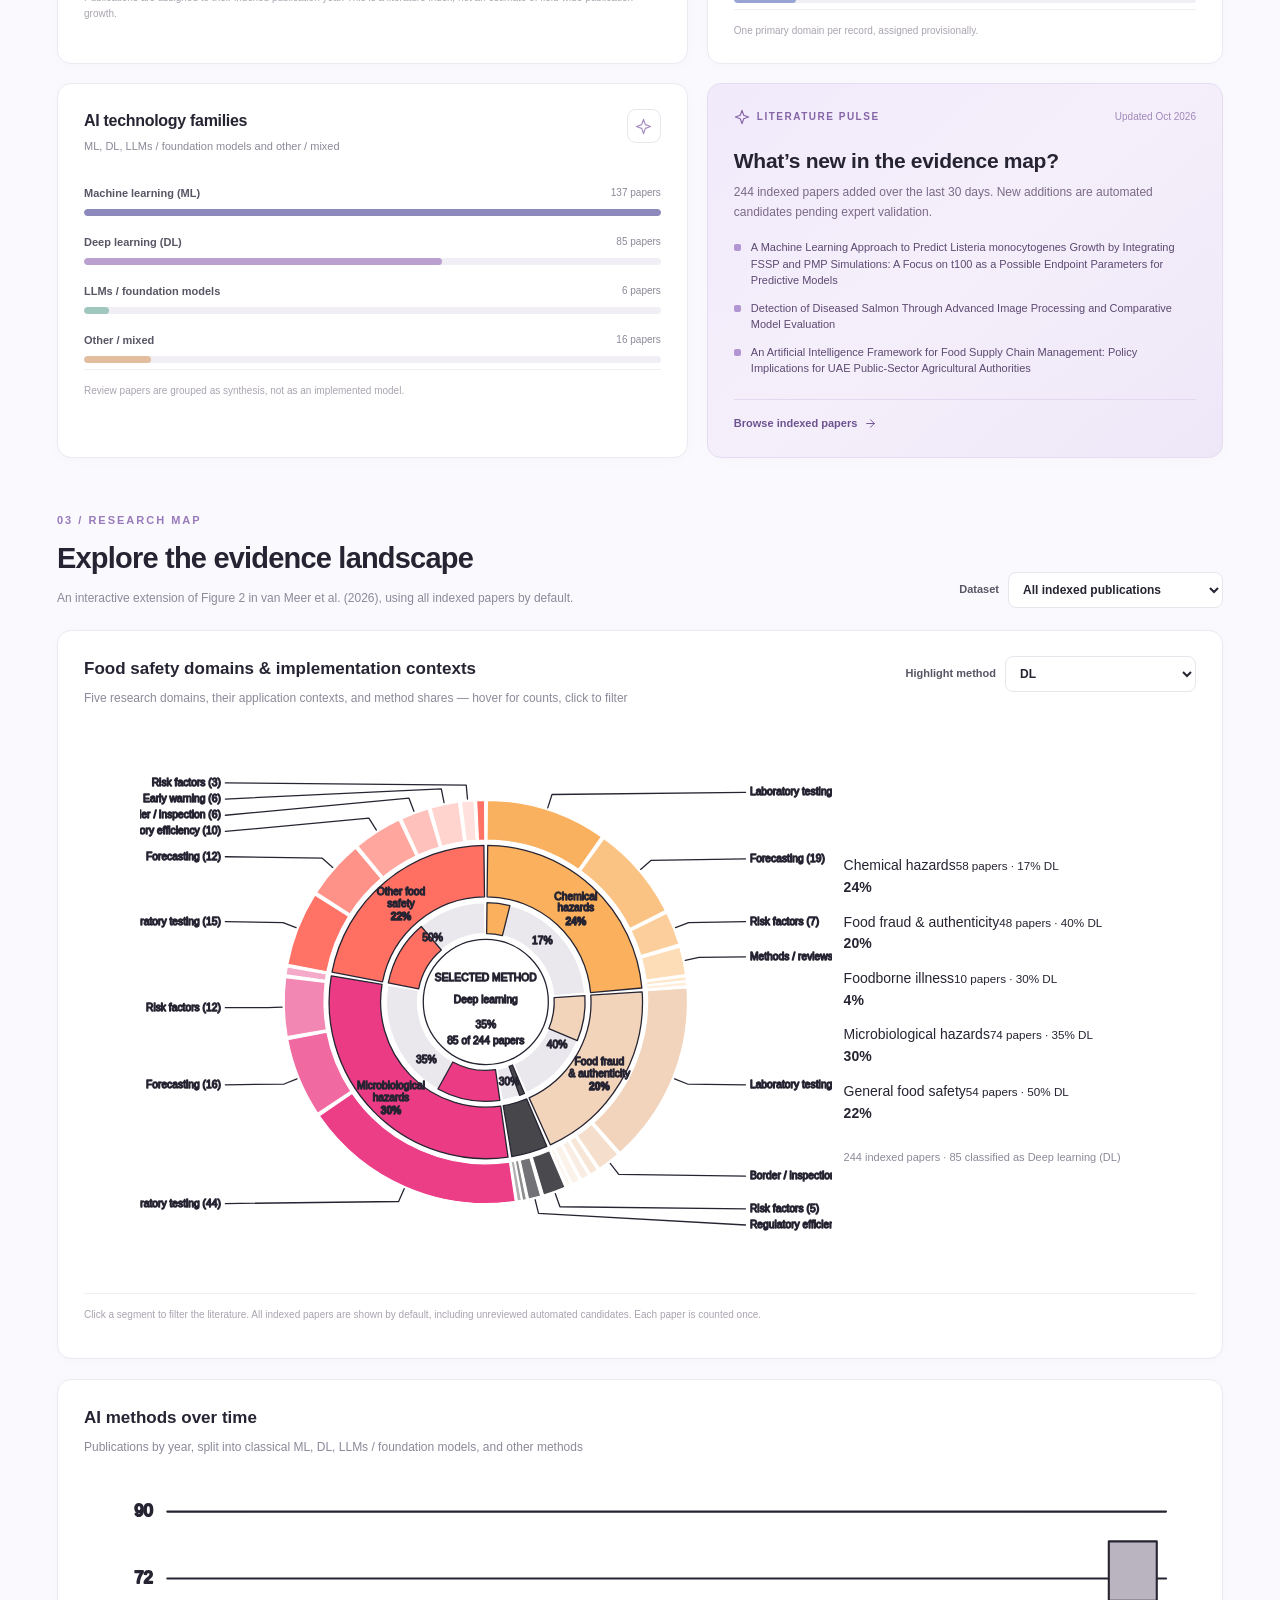
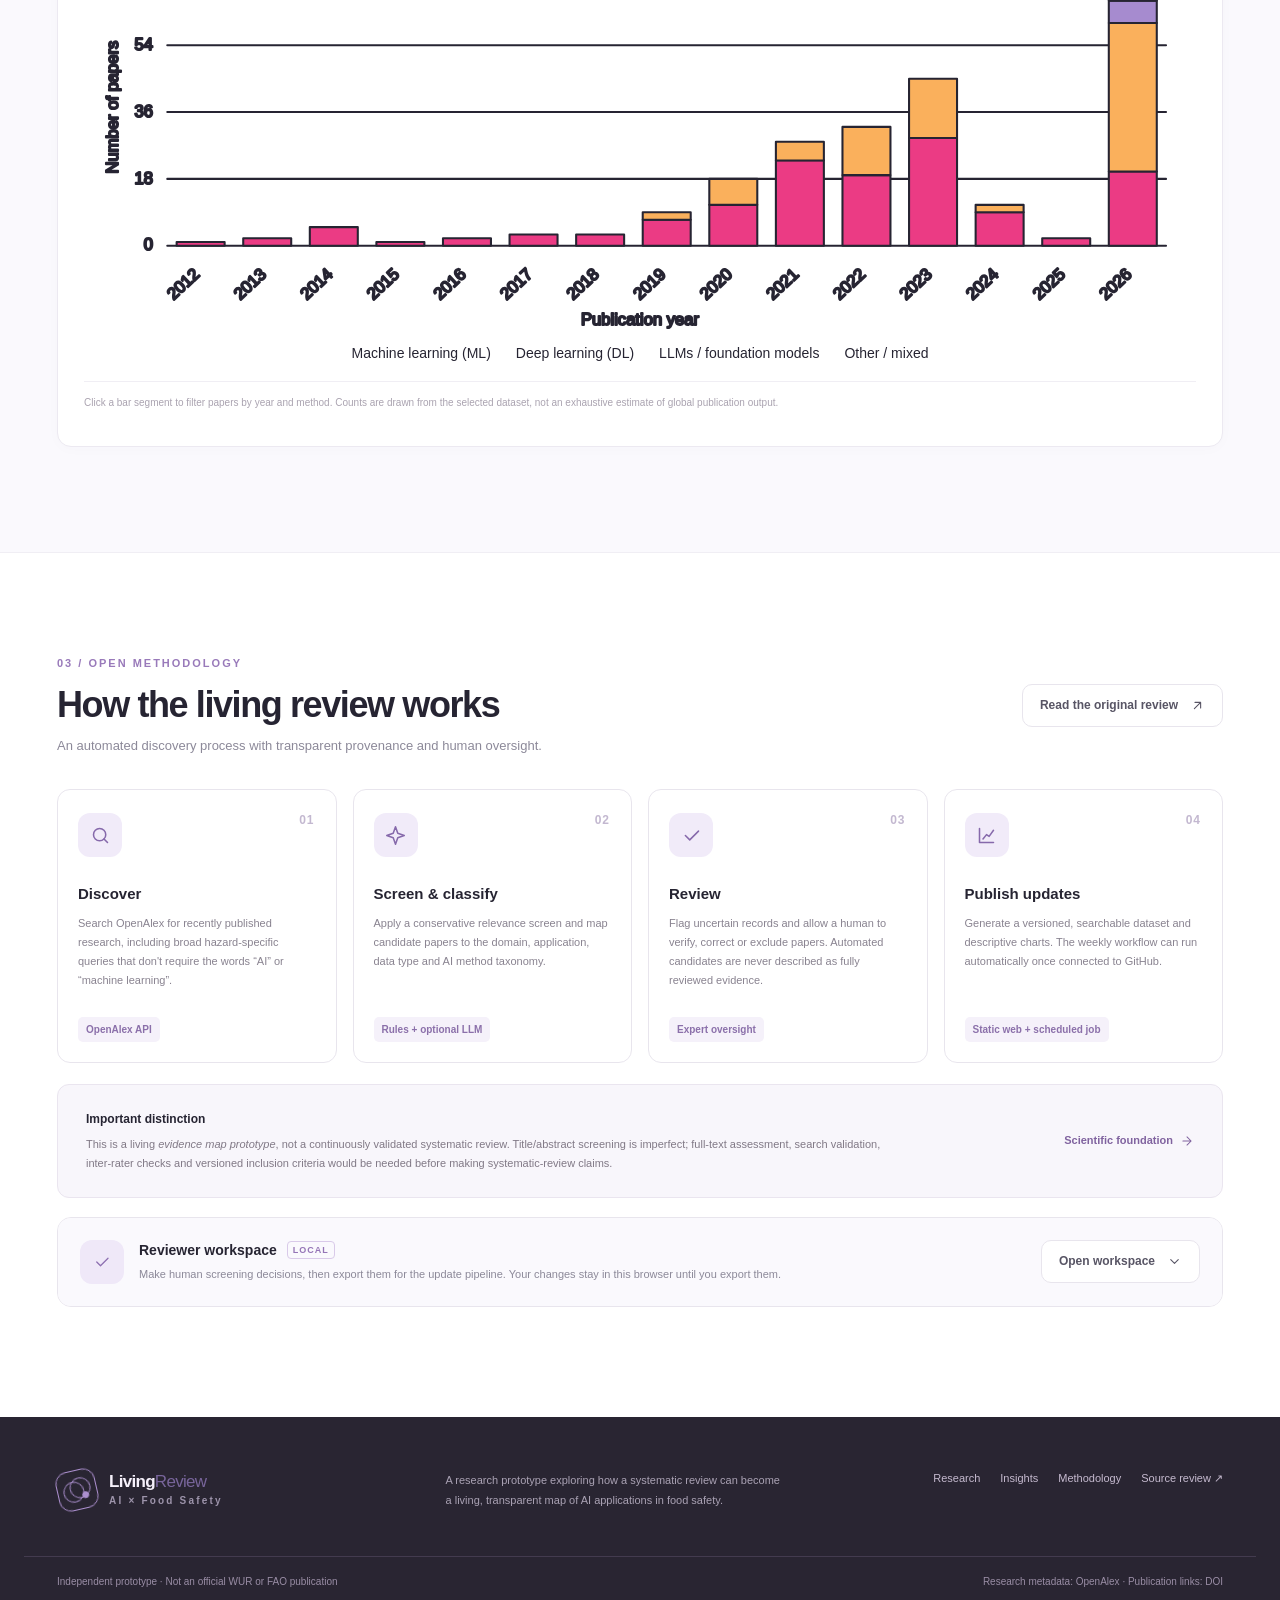
==== commit feaa37b6: "design: show full literature index by default, update captions to reflect study status" ====
--- a/index.html
+++ b/index.html
@@ -1843,19 +1843,19 @@
 <!-- SSR:digest-list:end --></div><a class="digest-bottom-link" href="#explore">Browse indexed papers <svg><use href="#i-arrow"></use></svg></a></article>
           </div>
 
-          <div class="viz-heading"><div><div class="section-kicker">03 / RESEARCH MAP</div><h2>Explore the evidence landscape</h2><p>Reproducing the structure of Figure 2 in van Meer et al. (2026), with live counts from this collection.</p></div><label class="viz-select-label" for="viz-collection">Dataset<select id="viz-collection"><option value="original_review">Published review (160 unique)</option><option value="all">All indexed publications</option><option value="automated_candidate">Automated candidates</option></select></label></div>
+          <div class="viz-heading"><div><div class="section-kicker">03 / RESEARCH MAP</div><h2>Explore the evidence landscape</h2><p>An interactive extension of Figure 2 in van Meer et al. (2026), using all indexed papers by default.</p></div><label class="viz-select-label" for="viz-collection">Dataset<select id="viz-collection"><option value="all" selected>All indexed publications</option><option value="original_review">Published review (160 unique)</option><option value="automated_candidate">Automated candidates</option></select></label></div>
           <div class="viz-grid">
-            <article class="insight-card viz-card viz-card-sun"><div class="viz-header"><div><h3>Food safety domains &amp; implementation contexts</h3><p>Middle ring: research domain · Outer ring: application · Inner ring: share using selected technique</p></div><label for="viz-family">Inner-ring method<select id="viz-family"><option value="Machine learning (ML)">ML</option><option value="Deep learning (DL)" selected>DL</option><option value="LLMs / foundation models">LLMs / foundation models</option><option value="Other / mixed">Other / mixed</option></select></label></div>
+            <article class="insight-card viz-card viz-card-sun"><div class="viz-header"><div><h3>Food safety domains &amp; implementation contexts</h3><p>Five research domains, their application contexts, and method shares — hover for counts, click to filter</p></div><label for="viz-family">Highlight method<select id="viz-family"><option value="Machine learning (ML)">ML</option><option value="Deep learning (DL)" selected>DL</option><option value="LLMs / foundation models">LLMs / foundation models</option><option value="Other / mixed">Other / mixed</option></select></label></div>
               <div class="viz-sun-layout"><div id="viz-sunburst" class="viz-chart" aria-label="Food safety study classification sunburst"><!-- SSR:sunburst:start -->
 <svg viewBox="0 0 576 565" role="img" aria-label="Research domains, contexts and share of selected AI family"><path class="viz-piece" fill="#d676a3" data-viz-domain="Microbiological hazards" d="M 290.04 87.01 A 195 195 0 0 1 446.95 394.96 L 397.23 359.62 A 134 134 0 0 0 289.40 148.01 Z"><title>Microbiological hazards: 56 papers; 16 Deep learning (DL) (29%)</title></path><path fill="#e8e5ef" d="M 289.34 154.01 A 128 128 0 0 1 392.34 356.15 L 376.85 345.14 A 109 109 0 0 0 289.14 173.01 Z"></path><path class="viz-piece" fill="#d676a3" data-viz-domain="Microbiological hazards" d="M 289.34 154.01 A 128 128 0 0 1 362.15 177.66 L 351.14 193.15 A 109 109 0 0 0 289.14 173.01 Z"><title>16/56 Deep learning (DL)</title></path><text class="viz-domain-text" x="435.9" y="206.6" text-anchor="middle">Microbial</text><path class="viz-piece" fill="#d676a3" fill-opacity="0.62" data-viz-domain="Microbiological hazards" data-viz-app="Laboratory testing" d="M 289.96 33.01 A 249 249 0 0 1 527.11 212.53 L 481.02 225.92 A 201 201 0 0 0 289.58 81.01 Z"><title>Microbiological hazards / Laboratory testing: 33 papers</title></path><text class="viz-context-text" text-anchor="middle" x="424.4" y="101.8">Lab testing</text><path class="viz-piece" fill="#d676a3" fill-opacity="0.39" data-viz-domain="Microbiological hazards" data-viz-app="Risk analysis" d="M 528.17 216.30 A 249 249 0 0 1 532.59 328.66 L 485.44 319.66 A 201 201 0 0 0 481.88 228.96 Z"><title>Microbiological hazards / Risk analysis: 12 papers</title></path><text class="viz-context-text" text-anchor="middle" x="513.8" y="273.1">Risk analysis</text><path class="viz-piece" fill="#d676a3" fill-opacity="0.82" data-viz-domain="Microbiological hazards" data-viz-app="Risk forecasting" d="M 531.83 332.49 A 249 249 0 0 1 490.59 426.77 L 451.54 398.86 A 201 201 0 0 0 484.82 322.76 Z"><title>Microbiological hazards / Risk forecasting: 11 papers</title></path><text class="viz-context-text" text-anchor="middle" x="495.1" y="372.6">Forecasting</text><path class="viz-piece" fill="#f2ae5f" data-viz-domain="Chemical hazards" d="M 444.55 398.26 A 195 195 0 0 1 181.37 445.26 L 214.72 394.19 A 134 134 0 0 0 395.58 361.89 Z"><title>Chemical hazards: 39 papers; 6 Deep learning (DL) (15%)</title></path><path fill="#e8e5ef" d="M 390.76 358.32 A 128 128 0 0 1 218.01 389.17 L 228.40 373.26 A 109 109 0 0 0 375.51 346.99 Z"></path><path class="viz-piece" fill="#f2ae5f" data-viz-domain="Chemical hazards" d="M 390.76 358.32 A 128 128 0 0 1 372.14 378.46 L 359.65 364.14 A 109 109 0 0 0 375.51 346.99 Z"><title>6/39 Deep learning (DL)</title></path><text class="viz-domain-text" x="317.2" y="445.4" text-anchor="middle">Chemical</text><path class="viz-piece" fill="#f2ae5f" fill-opacity="0.62" data-viz-domain="Chemical hazards" data-viz-app="Laboratory testing" d="M 488.29 429.94 A 249 249 0 0 1 319.21 529.04 L 313.19 481.42 A 201 201 0 0 0 449.68 401.42 Z"><title>Chemical hazards / Laboratory testing: 21 papers</title></path><text class="viz-context-text" text-anchor="middle" x="402.3" y="477.0">Lab testing</text><path class="viz-piece" fill="#f2ae5f" fill-opacity="0.39" data-viz-domain="Chemical hazards" data-viz-app="Risk forecasting" d="M 315.32 529.50 A 249 249 0 0 1 212.92 519.41 L 227.39 473.64 A 201 201 0 0 0 310.06 481.79 Z"><title>Chemical hazards / Risk forecasting: 11 papers</title></path><text class="viz-context-text" text-anchor="middle" x="265.8" y="506.9">Forecasting</text><path class="viz-piece" fill="#f2ae5f" fill-opacity="0.82" data-viz-domain="Chemical hazards" data-viz-app="Risk analysis" d="M 209.20 518.20 A 249 249 0 0 1 151.29 490.12 L 177.65 450.00 A 201 201 0 0 0 224.39 472.67 Z"><title>Chemical hazards / Risk analysis: 7 papers</title></path><path class="viz-piece" fill="#b99cd4" data-viz-domain="Food fraud &amp; authenticity" d="M 177.97 442.99 A 195 195 0 0 1 93.45 268.74 L 154.31 272.89 A 134 134 0 0 0 212.39 392.63 Z"><title>Food fraud &amp; authenticity: 27 papers; 9 Deep learning (DL) (33%)</title></path><path fill="#e8e5ef" d="M 215.78 387.68 A 128 128 0 0 1 160.30 273.29 L 179.25 274.59 A 109 109 0 0 0 226.50 371.99 Z"></path><path class="viz-piece" fill="#b99cd4" data-viz-domain="Food fraud &amp; authenticity" d="M 215.78 387.68 A 128 128 0 0 1 185.24 358.32 L 200.49 346.99 A 109 109 0 0 0 226.50 371.99 Z"><title>9/27 Deep learning (DL)</title></path><text class="viz-domain-text" x="138.6" y="354.4" text-anchor="middle">Food fraud</text><path class="viz-piece" fill="#b99cd4" fill-opacity="0.62" data-viz-domain="Food fraud &amp; authenticity" data-viz-app="Laboratory testing" d="M 148.04 487.94 A 249 249 0 0 1 40.96 313.21 L 88.58 307.19 A 201 201 0 0 0 175.02 448.24 Z"><title>Food fraud &amp; authenticity / Laboratory testing: 22 papers</title></path><text class="viz-context-text" text-anchor="middle" x="95.3" y="400.1">Lab testing</text><path class="viz-piece" fill="#b99cd4" fill-opacity="0.39" data-viz-domain="Food fraud &amp; authenticity" data-viz-app="Risk analysis" d="M 40.50 309.32 A 249 249 0 0 1 39.28 293.73 L 87.22 291.47 A 201 201 0 0 0 88.21 304.06 Z"><title>Food fraud &amp; authenticity / Risk analysis: 2 papers</title></path><path class="viz-piece" fill="#b99cd4" fill-opacity="0.82" data-viz-domain="Food fraud &amp; authenticity" data-viz-app="Regulatory efficiency" d="M 39.12 289.82 A 249 249 0 0 1 39.12 274.18 L 87.10 275.69 A 201 201 0 0 0 87.10 288.31 Z"><title>Food fraud &amp; authenticity / Regulatory efficiency: 2 papers</title></path><path class="viz-piece" fill="#b99cd4" fill-opacity="0.5" data-viz-domain="Food fraud &amp; authenticity" data-viz-app="Inspection &amp; enforcement" d="M 39.28 270.27 A 249 249 0 0 1 39.62 264.41 L 87.50 267.80 A 201 201 0 0 0 87.22 272.53 Z"><title>Food fraud &amp; authenticity / Inspection &amp; enforcement: 1 papers</title></path><path class="viz-piece" fill="#9299aa" data-viz-domain="Foodborne illness" d="M 93.77 264.67 A 195 195 0 0 1 110.07 202.22 L 165.73 227.18 A 134 134 0 0 0 154.53 270.09 Z"><title>Foodborne illness: 9 papers; 2 Deep learning (DL) (22%)</title></path><path fill="#e8e5ef" d="M 160.51 270.62 A 128 128 0 0 1 171.20 229.63 L 188.54 237.41 A 109 109 0 0 0 179.43 272.31 Z"></path><path class="viz-piece" fill="#9299aa" data-viz-domain="Foodborne illness" d="M 160.51 270.62 A 128 128 0 0 1 161.37 263.30 L 180.17 266.08 A 109 109 0 0 0 179.43 272.31 Z"><title>2/9 Deep learning (DL)</title></path><text class="viz-domain-text" x="127.4" y="240.1" text-anchor="middle">Outbreaks</text><path class="viz-piece" fill="#9299aa" fill-opacity="0.62" data-viz-domain="Foodborne illness" data-viz-app="Risk analysis" d="M 39.93 260.51 A 249 249 0 0 1 47.83 216.30 L 94.12 228.96 A 201 201 0 0 0 87.75 264.66 Z"><title>Foodborne illness / Risk analysis: 5 papers</title></path><path class="viz-piece" fill="#9299aa" fill-opacity="0.39" data-viz-domain="Foodborne illness" data-viz-app="Regulatory efficiency" d="M 48.89 212.53 A 249 249 0 0 1 57.21 188.52 L 101.70 206.54 A 201 201 0 0 0 94.98 225.92 Z"><title>Foodborne illness / Regulatory efficiency: 3 papers</title></path><path class="viz-piece" fill="#9299aa" fill-opacity="0.82" data-viz-domain="Foodborne illness" data-viz-app="Risk forecasting" d="M 58.71 184.91 A 249 249 0 0 1 61.06 179.53 L 104.81 199.29 A 201 201 0 0 0 102.91 203.62 Z"><title>Foodborne illness / Risk forecasting: 1 papers</title></path><path class="viz-piece" fill="#8dbba9" data-viz-domain="General food safety" d="M 111.78 198.51 A 195 195 0 0 1 285.96 87.01 L 286.60 148.01 A 134 134 0 0 0 166.90 224.63 Z"><title>General food safety: 29 papers; 12 Deep learning (DL) (41%)</title></path><path fill="#e8e5ef" d="M 172.33 227.20 A 128 128 0 0 1 286.66 154.01 L 286.86 173.01 A 109 109 0 0 0 189.50 235.33 Z"></path><path class="viz-piece" fill="#8dbba9" data-viz-domain="General food safety" d="M 172.33 227.20 A 128 128 0 0 1 207.71 182.31 L 219.63 197.11 A 109 109 0 0 0 189.50 235.33 Z"><title>12/29 Deep learning (DL)</title></path><text class="viz-domain-text" x="198.5" y="142.2" text-anchor="middle">Other hazards</text><path class="viz-piece" fill="#8dbba9" fill-opacity="0.62" data-viz-domain="General food safety" data-viz-app="Regulatory efficiency" d="M 62.70 175.98 A 249 249 0 0 1 117.55 100.49 L 150.41 135.48 A 201 201 0 0 0 106.13 196.42 Z"><title>General food safety / Regulatory efficiency: 10 papers</title></path><text class="viz-context-text" text-anchor="middle" x="105.2" y="149.2">Regulatory efficiency</text><path class="viz-piece" fill="#8dbba9" fill-opacity="0.39" data-viz-domain="General food safety" data-viz-app="Risk forecasting" d="M 120.42 97.83 A 249 249 0 0 1 181.98 56.70 L 202.42 100.13 A 201 201 0 0 0 152.72 133.33 Z"><title>General food safety / Risk forecasting: 8 papers</title></path><text class="viz-context-text" text-anchor="middle" x="162.4" y="94.1">Forecasting</text><path class="viz-piece" fill="#8dbba9" fill-opacity="0.82" data-viz-domain="General food safety" data-viz-app="Laboratory testing" d="M 185.53 55.06 A 249 249 0 0 1 227.97 40.34 L 239.54 86.93 A 201 201 0 0 0 205.29 98.81 Z"><title>General food safety / Laboratory testing: 5 papers</title></path><path class="viz-piece" fill="#8dbba9" fill-opacity="0.5" data-viz-domain="General food safety" data-viz-app="Risk analysis" d="M 231.78 39.43 A 249 249 0 0 1 256.79 34.96 L 262.81 82.58 A 201 201 0 0 0 242.61 86.19 Z"><title>General food safety / Risk analysis: 3 papers</title></path><path class="viz-piece" fill="#8dbba9" fill-opacity="0.29" data-viz-domain="General food safety" data-viz-app="Inspection &amp; enforcement" d="M 260.68 34.50 A 249 249 0 0 1 286.04 33.01 L 286.42 81.01 A 201 201 0 0 0 265.94 82.21 Z"><title>General food safety / Inspection &amp; enforcement: 3 papers</title></path><circle cx="288" cy="282" r="103" fill="var(--card)" stroke="var(--line-soft)"/><text class="viz-center-small" x="288" y="248" text-anchor="middle">SELECTED METHOD</text><text class="viz-center-name" x="288" y="281" text-anchor="middle">Deep learning</text><text class="viz-center-ratio" x="288" y="317" text-anchor="middle">28%</text><text class="viz-center-small" x="288" y="338" text-anchor="middle">45 of 160 papers</text></svg>
 <!-- SSR:sunburst:end --></div><div><div id="viz-sun-legend" class="viz-domain-legend"><!-- SSR:sun-legend:start -->
 <span class="viz-legend-item"><i style="background:#d676a3"></i><span>Microbiological hazards</span><b>56</b></span><span class="viz-legend-item"><i style="background:#f2ae5f"></i><span>Chemical hazards</span><b>39</b></span><span class="viz-legend-item"><i style="background:#b99cd4"></i><span>Food fraud &amp; authenticity</span><b>27</b></span><span class="viz-legend-item"><i style="background:#9299aa"></i><span>Foodborne illness</span><b>9</b></span><span class="viz-legend-item"><i style="background:#8dbba9"></i><span>General food safety</span><b>29</b></span>
-<!-- SSR:sun-legend:end --></div><p id="viz-sun-summary" class="viz-sun-summary">Based on indexed papers</p></div></div><p class="chart-bottom">Click a segment to filter the literature. Each publication is counted once; classifications for automatically found records are provisional.</p></article>
-            <article class="insight-card viz-card viz-card-stacked"><div class="viz-header"><div><h3>AI methods over time</h3><p>Stacked publications per year, using ML, DL, LLM/foundation models and other/mixed</p></div></div><div id="viz-stacked" class="viz-chart"><!-- SSR:stacked:start -->
+<!-- SSR:sun-legend:end --></div><p id="viz-sun-summary" class="viz-sun-summary">Based on indexed papers</p></div></div><p class="chart-bottom">Click a segment to filter the literature. All indexed papers are shown by default, including unreviewed automated candidates. Each paper is counted once.</p></article>
+            <article class="insight-card viz-card viz-card-stacked"><div class="viz-header"><div><h3>AI methods over time</h3><p>Publications by year, split into classical ML, DL, LLMs / foundation models, and other methods</p></div></div><div id="viz-stacked" class="viz-chart"><!-- SSR:stacked:start -->
 <svg viewBox="0 0 830 340" role="img" aria-label="Yearly publications stacked by AI method"><line x1="58" x2="810" y1="286.0" y2="286.0" stroke="var(--line)" stroke-dasharray="0"/><text x="46" y="290.0" text-anchor="end" class="viz-axis-text">0</text><line x1="58" x2="810" y1="233.4" y2="233.4" stroke="var(--line)" stroke-dasharray="3 5"/><text x="46" y="237.4" text-anchor="end" class="viz-axis-text">10</text><line x1="58" x2="810" y1="180.8" y2="180.8" stroke="var(--line)" stroke-dasharray="3 5"/><text x="46" y="184.8" text-anchor="end" class="viz-axis-text">20</text><line x1="58" x2="810" y1="128.2" y2="128.2" stroke="var(--line)" stroke-dasharray="3 5"/><text x="46" y="132.2" text-anchor="end" class="viz-axis-text">30</text><line x1="58" x2="810" y1="75.6" y2="75.6" stroke="var(--line)" stroke-dasharray="3 5"/><text x="46" y="79.6" text-anchor="end" class="viz-axis-text">40</text><line x1="58" x2="810" y1="23.0" y2="23.0" stroke="var(--line)" stroke-dasharray="3 5"/><text x="46" y="27.0" text-anchor="end" class="viz-axis-text">50</text><rect x="67.8" y="280.7" width="38.2" height="5.3" class="viz-piece" fill="#d77aa8" data-viz-year="2012" data-viz-family="Machine learning (ML)"><title>2012: 1 Machine learning (ML) papers</title></rect><text class="viz-axis-text" x="86.9" y="307" text-anchor="middle">2012</text><rect x="125.7" y="275.5" width="38.2" height="10.5" class="viz-piece" fill="#d77aa8" data-viz-year="2013" data-viz-family="Machine learning (ML)"><title>2013: 2 Machine learning (ML) papers</title></rect><text class="viz-axis-text" x="144.8" y="307" text-anchor="middle">2013</text><rect x="183.5" y="259.7" width="38.2" height="26.3" class="viz-piece" fill="#d77aa8" data-viz-year="2014" data-viz-family="Machine learning (ML)"><title>2014: 5 Machine learning (ML) papers</title></rect><text class="viz-axis-text" x="202.6" y="307" text-anchor="middle">2014</text><rect x="241.4" y="280.7" width="38.2" height="5.3" class="viz-piece" fill="#d77aa8" data-viz-year="2015" data-viz-family="Machine learning (ML)"><title>2015: 1 Machine learning (ML) papers</title></rect><text class="viz-axis-text" x="260.5" y="307" text-anchor="middle">2015</text><rect x="299.2" y="275.5" width="38.2" height="10.5" class="viz-piece" fill="#d77aa8" data-viz-year="2016" data-viz-family="Machine learning (ML)"><title>2016: 2 Machine learning (ML) papers</title></rect><text class="viz-axis-text" x="318.3" y="307" text-anchor="middle">2016</text><rect x="357.1" y="270.2" width="38.2" height="15.8" class="viz-piece" fill="#d77aa8" data-viz-year="2017" data-viz-family="Machine learning (ML)"><title>2017: 3 Machine learning (ML) papers</title></rect><text class="viz-axis-text" x="376.2" y="307" text-anchor="middle">2017</text><rect x="414.9" y="270.2" width="38.2" height="15.8" class="viz-piece" fill="#d77aa8" data-viz-year="2018" data-viz-family="Machine learning (ML)"><title>2018: 3 Machine learning (ML) papers</title></rect><text class="viz-axis-text" x="434.0" y="307" text-anchor="middle">2018</text><rect x="472.8" y="249.2" width="38.2" height="36.8" class="viz-piece" fill="#d77aa8" data-viz-year="2019" data-viz-family="Machine learning (ML)"><title>2019: 7 Machine learning (ML) papers</title></rect><rect x="472.8" y="238.7" width="38.2" height="10.5" class="viz-piece" fill="#f0ae64" data-viz-year="2019" data-viz-family="Deep learning (DL)"><title>2019: 2 Deep learning (DL) papers</title></rect><text class="viz-axis-text" x="491.8" y="307" text-anchor="middle">2019</text><rect x="530.6" y="228.1" width="38.2" height="57.9" class="viz-piece" fill="#d77aa8" data-viz-year="2020" data-viz-family="Machine learning (ML)"><title>2020: 11 Machine learning (ML) papers</title></rect><rect x="530.6" y="191.3" width="38.2" height="36.8" class="viz-piece" fill="#f0ae64" data-viz-year="2020" data-viz-family="Deep learning (DL)"><title>2020: 7 Deep learning (DL) papers</title></rect><text class="viz-axis-text" x="549.7" y="307" text-anchor="middle">2020</text><rect x="588.4" y="165.0" width="38.2" height="121.0" class="viz-piece" fill="#d77aa8" data-viz-year="2021" data-viz-family="Machine learning (ML)"><title>2021: 23 Machine learning (ML) papers</title></rect><rect x="588.4" y="138.7" width="38.2" height="26.3" class="viz-piece" fill="#f0ae64" data-viz-year="2021" data-viz-family="Deep learning (DL)"><title>2021: 5 Deep learning (DL) papers</title></rect><text class="viz-axis-text" x="607.5" y="307" text-anchor="middle">2021</text><rect x="646.3" y="186.1" width="38.2" height="99.9" class="viz-piece" fill="#d77aa8" data-viz-year="2022" data-viz-family="Machine learning (ML)"><title>2022: 19 Machine learning (ML) papers</title></rect><rect x="646.3" y="117.7" width="38.2" height="68.4" class="viz-piece" fill="#f0ae64" data-viz-year="2022" data-viz-family="Deep learning (DL)"><title>2022: 13 Deep learning (DL) papers</title></rect><text class="viz-axis-text" x="665.4" y="307" text-anchor="middle">2022</text><rect x="704.1" y="133.5" width="38.2" height="152.5" class="viz-piece" fill="#d77aa8" data-viz-year="2023" data-viz-family="Machine learning (ML)"><title>2023: 29 Machine learning (ML) papers</title></rect><rect x="704.1" y="49.3" width="38.2" height="84.2" class="viz-piece" fill="#f0ae64" data-viz-year="2023" data-viz-family="Deep learning (DL)"><title>2023: 16 Deep learning (DL) papers</title></rect><text class="viz-axis-text" x="723.2" y="307" text-anchor="middle">2023</text><rect x="762.0" y="238.7" width="38.2" height="47.3" class="viz-piece" fill="#d77aa8" data-viz-year="2024" data-viz-family="Machine learning (ML)"><title>2024: 9 Machine learning (ML) papers</title></rect><rect x="762.0" y="228.1" width="38.2" height="10.5" class="viz-piece" fill="#f0ae64" data-viz-year="2024" data-viz-family="Deep learning (DL)"><title>2024: 2 Deep learning (DL) papers</title></rect><text class="viz-axis-text" x="781.1" y="307" text-anchor="middle">2024</text><text class="viz-axis-title" x="415.0" y="334" text-anchor="middle">Year</text><text class="viz-axis-title" x="15" y="170.0" text-anchor="middle" transform="rotate(-90 15 170.0)">Number of papers</text></svg>
 <!-- SSR:stacked:end --></div><div id="viz-stacked-legend" class="viz-stacked-legend"><!-- SSR:stacked-legend:start -->
 <span class="viz-legend-item"><i style="background:#d77aa8"></i>Machine learning (ML)</span><span class="viz-legend-item"><i style="background:#f0ae64"></i>Deep learning (DL)</span><span class="viz-legend-item"><i style="background:#8aa9dc"></i>LLMs / foundation models</span><span class="viz-legend-item"><i style="background:#b8aebe"></i>Other / mixed</span>
-<!-- SSR:stacked-legend:end --></div><p class="chart-bottom">Click a bar segment to filter papers by year and method. Counts reflect this index and should not be interpreted as complete field-wide publication trends.</p></article>
+<!-- SSR:stacked-legend:end --></div><p class="chart-bottom">Click a bar segment to filter papers by year and method. Counts are drawn from the selected dataset, not an exhaustive estimate of global publication output.</p></article>
           </div>
         </div>
       </section>
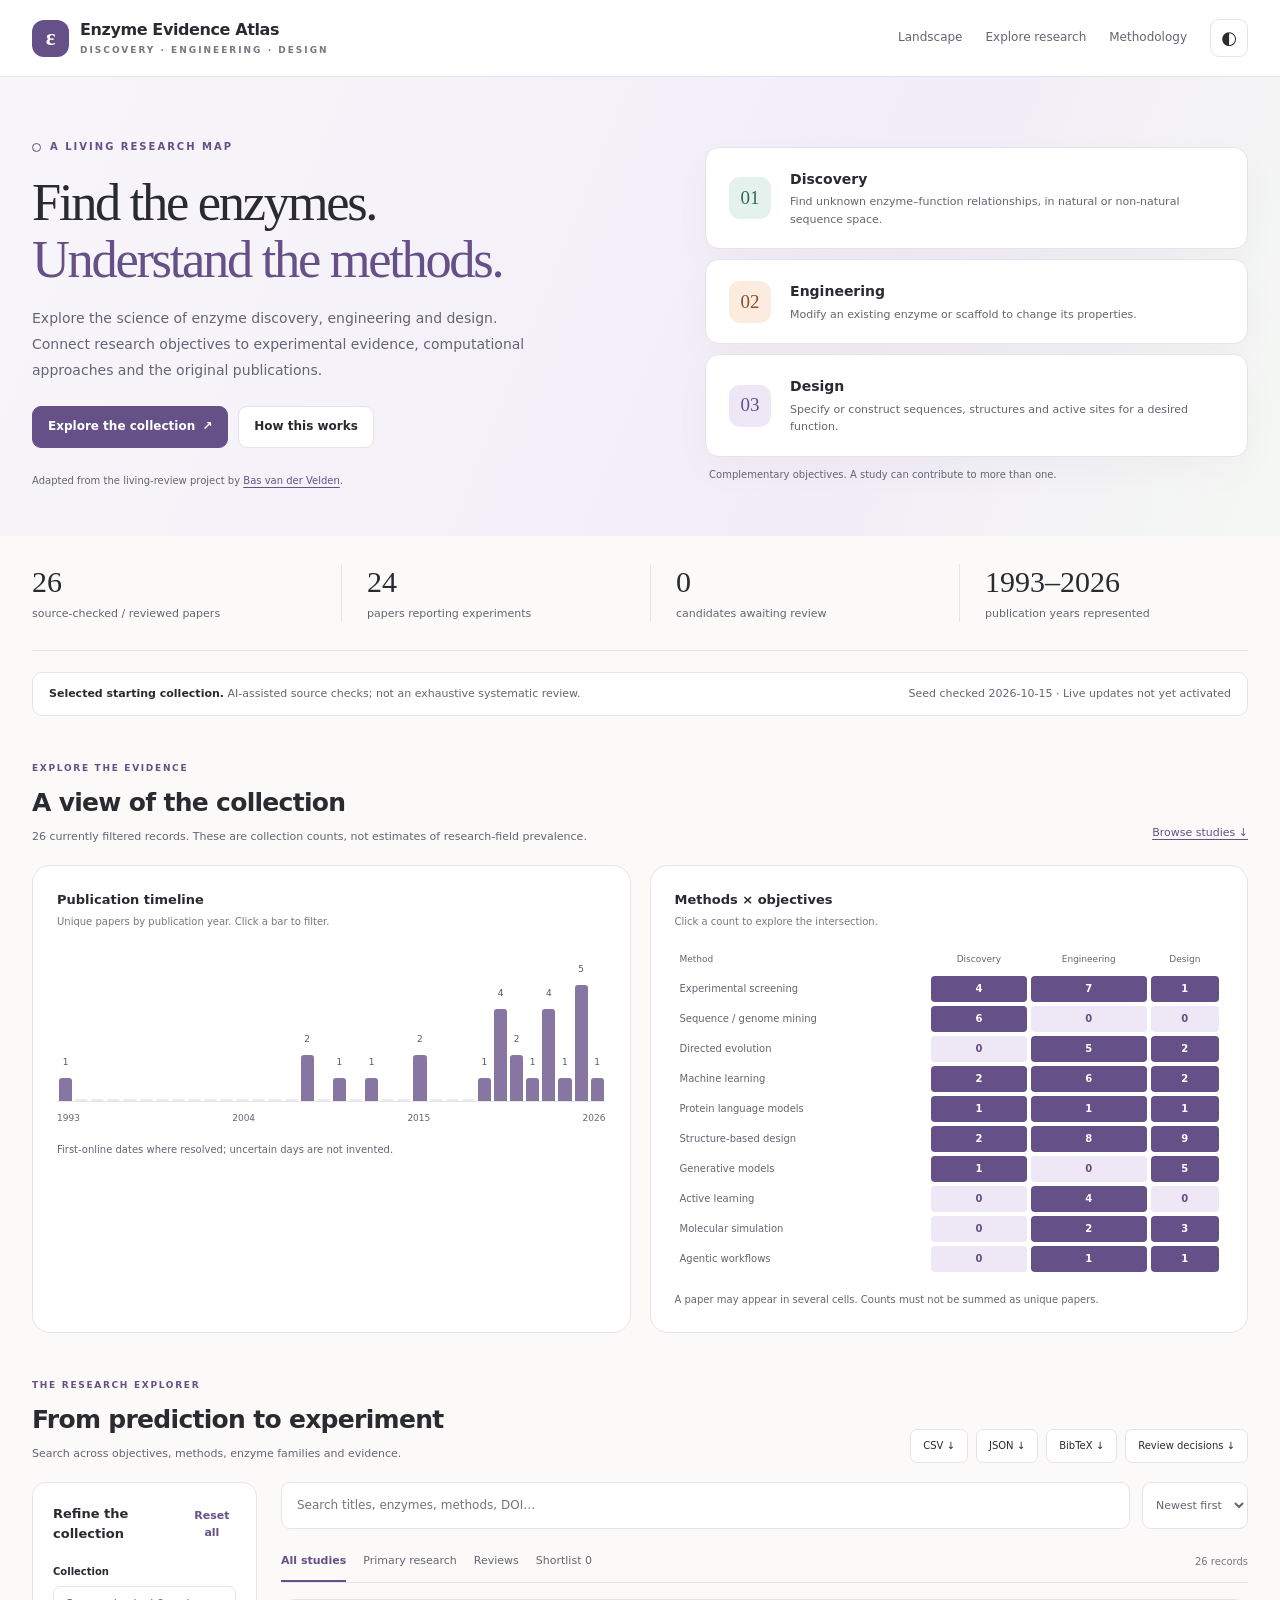
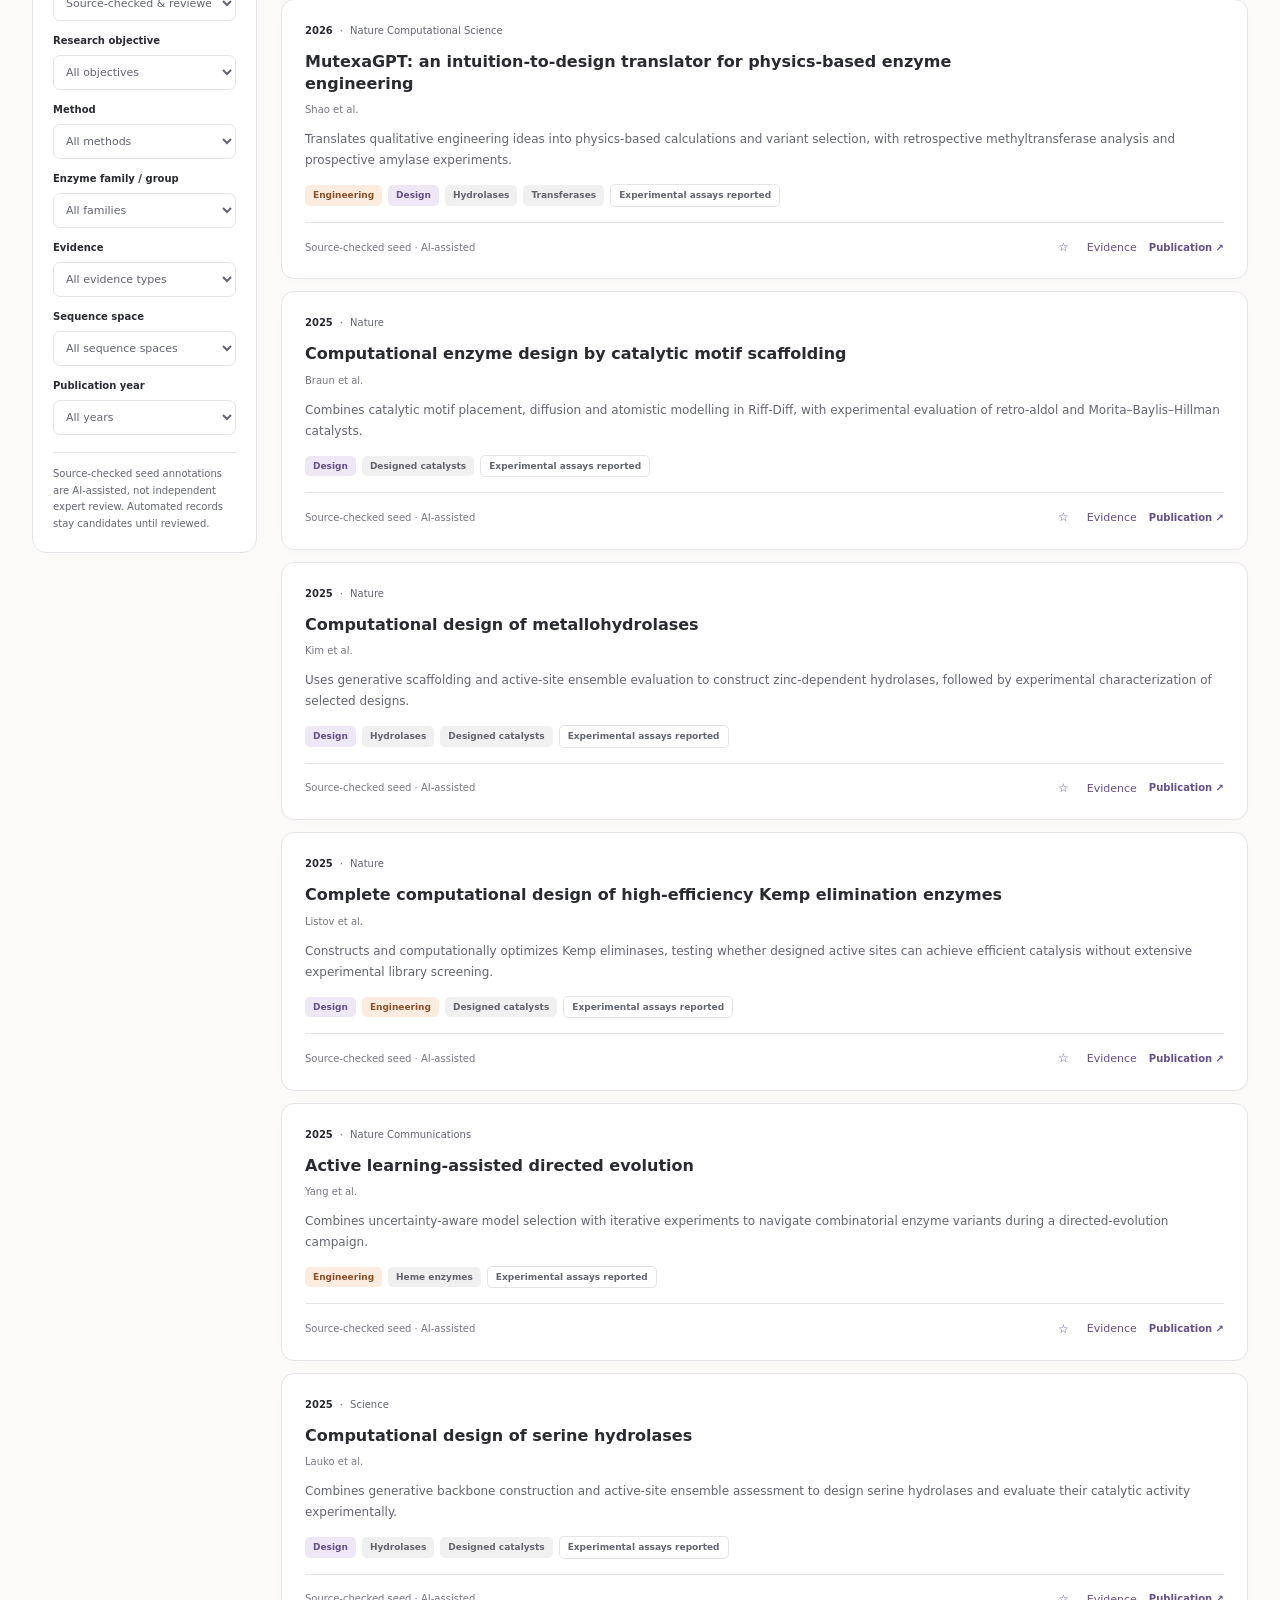
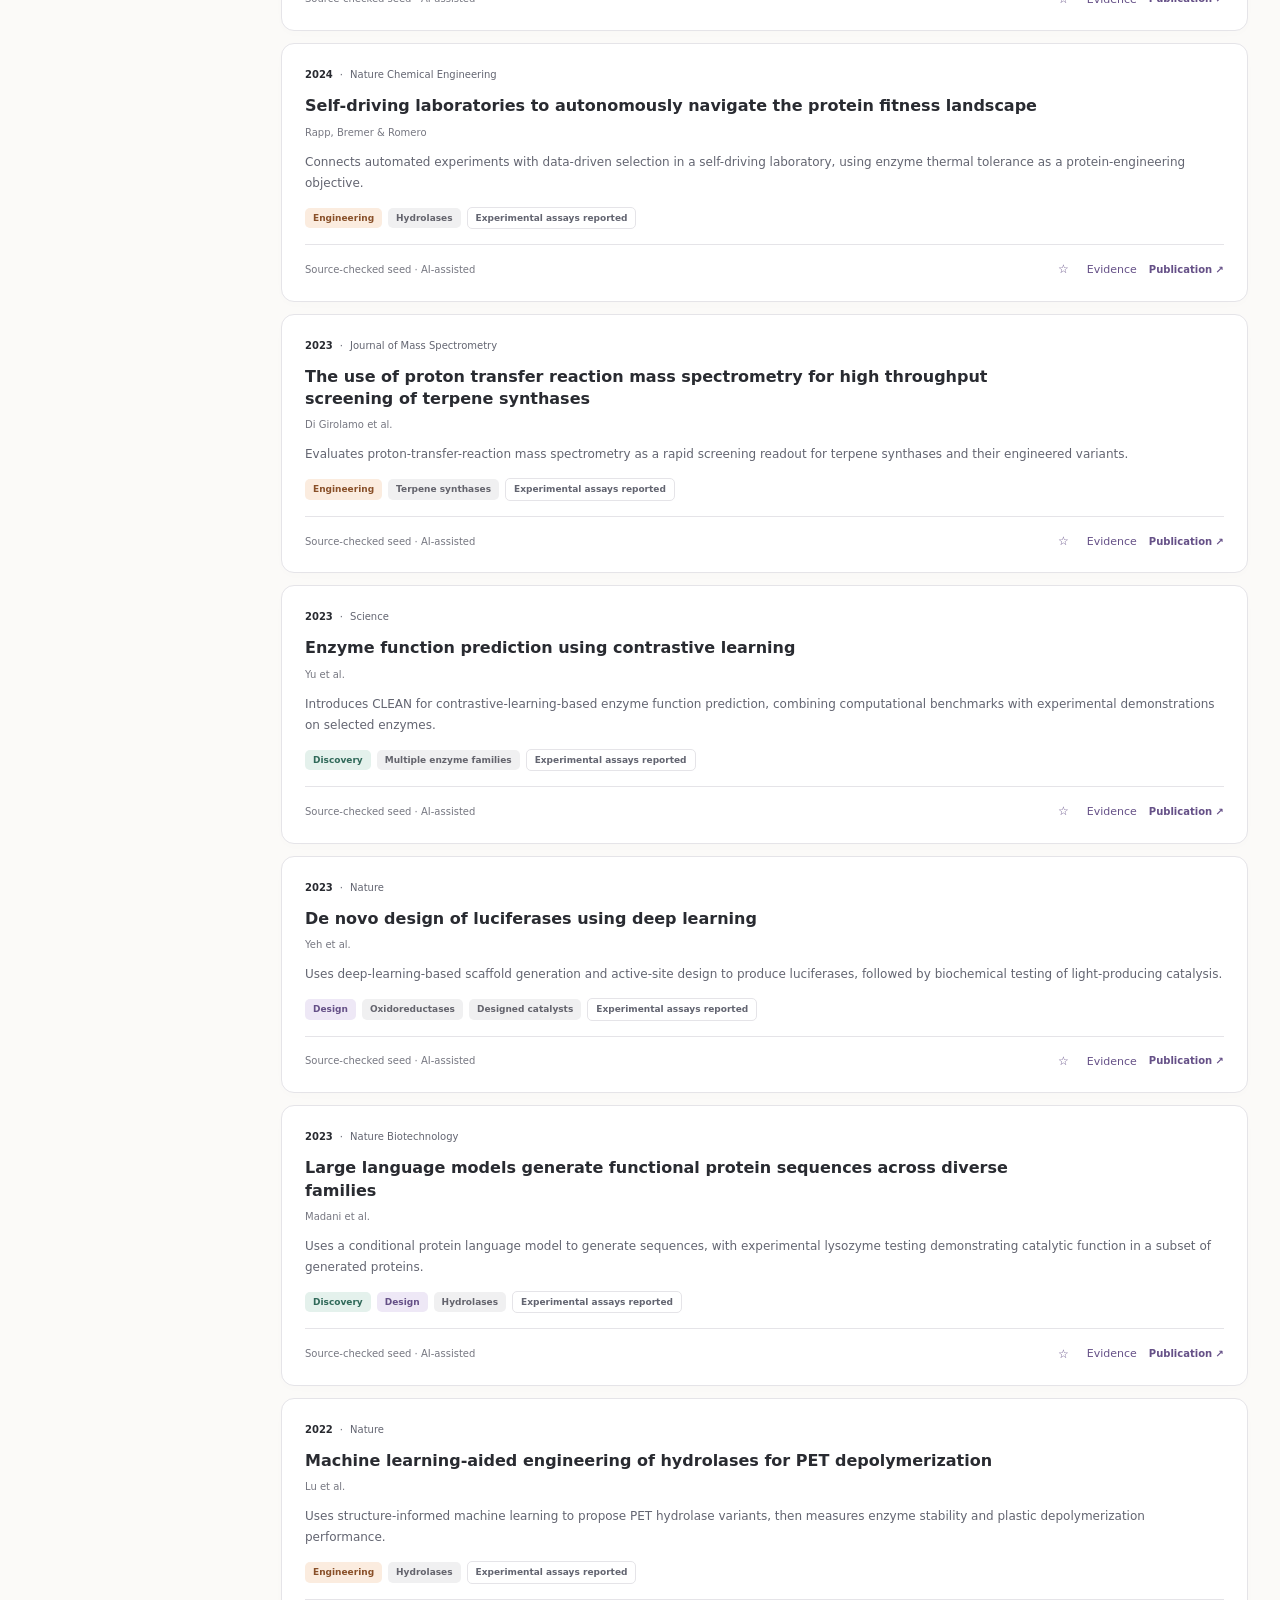
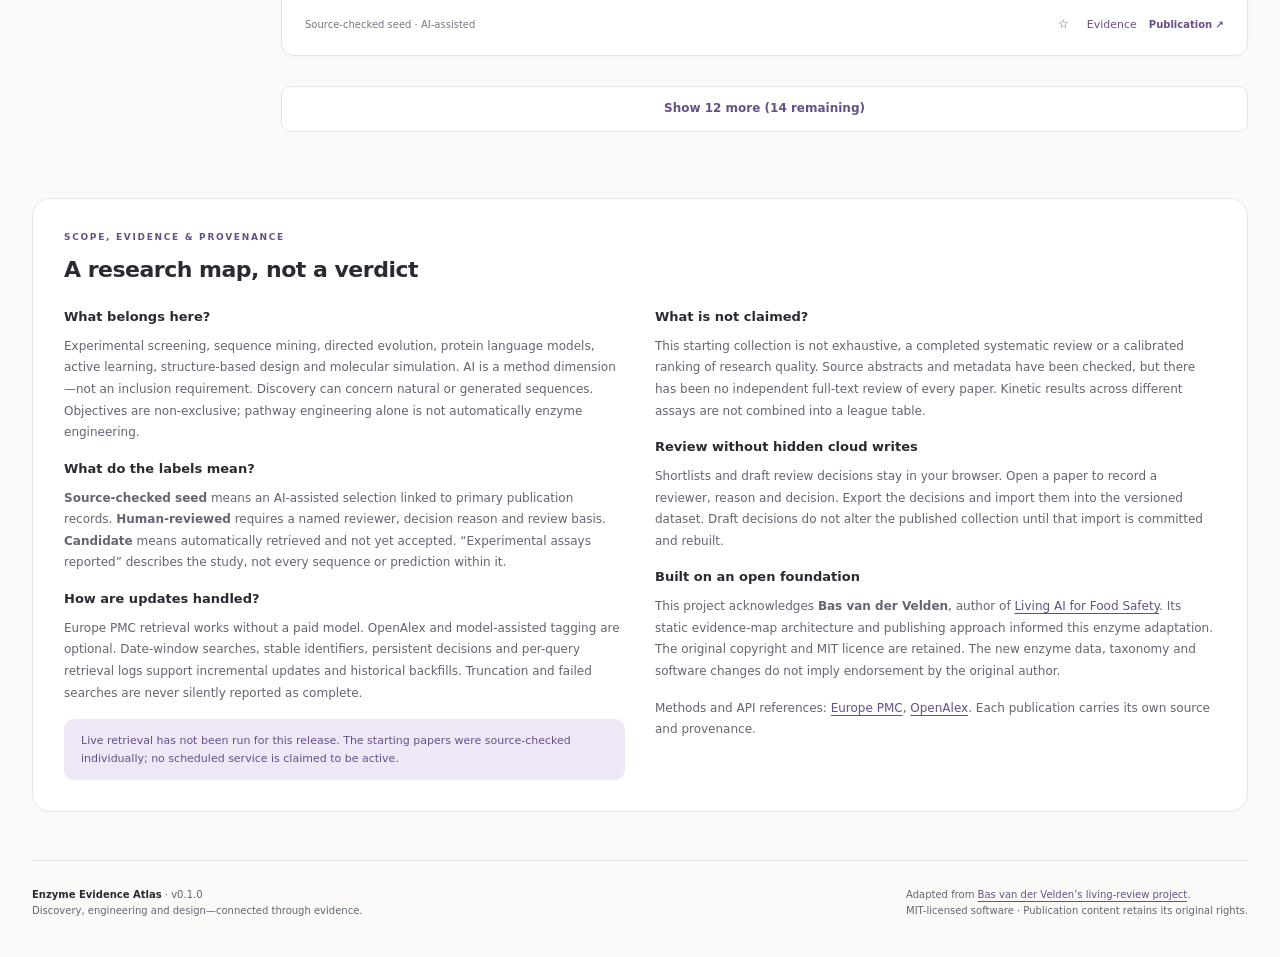
==== commit 63b7f29b: "feat: publish Enzyme Evidence Atlas for enzyme discovery, engineering and design Adapted from Bas va" ====
--- a/index.html
+++ b/index.html
@@ -1,1879 +1,37 @@
 <!doctype html>
-<html lang="en">
-<head>
-  <meta charset="UTF-8" />
-  <meta name="viewport" content="width=device-width, initial-scale=1.0" />
-  <meta name="description" content="A living evidence map of artificial intelligence in food safety. Explore research, methods, hazards and trends." />
-  <title>Living Review — AI for Food Safety</title>
-  <meta name="theme-color" content="#f8f7fc" />
-  <link rel="stylesheet" href="assets/styles.css" />
-</head>
-<body>
-  <svg aria-hidden="true" class="svg-icons" xmlns="http://www.w3.org/2000/svg">
-    <symbol id="i-search" viewBox="0 0 24 24"><circle cx="11" cy="11" r="7"/><path d="m20 20-4-4"/></symbol>
-    <symbol id="i-arrow" viewBox="0 0 24 24"><path d="M5 12h14m-7-7 7 7-7 7"/></symbol>
-    <symbol id="i-diagonal" viewBox="0 0 24 24"><path d="M7 17 17 7M8 7h9v9"/></symbol>
-    <symbol id="i-chevron" viewBox="0 0 24 24"><path d="m6 9 6 6 6-6"/></symbol>
-    <symbol id="i-check" viewBox="0 0 24 24"><path d="m5 12 5 5L20 7"/></symbol>
-    <symbol id="i-spark" viewBox="0 0 24 24"><path d="m12 2 2.6 7.4L22 12l-7.4 2.6L12 22l-2.6-7.4L2 12l7.4-2.6z"/></symbol>
-    <symbol id="i-clock" viewBox="0 0 24 24"><circle cx="12" cy="12" r="9"/><path d="M12 7v5l3 2"/></symbol>
-    <symbol id="i-filter" viewBox="0 0 24 24"><path d="M3 5h18M7 12h10m-7 7h4"/></symbol>
-    <symbol id="i-download" viewBox="0 0 24 24"><path d="M12 3v12m-5-5 5 5 5-5M5 17v4h14v-4"/></symbol>
-    <symbol id="i-x" viewBox="0 0 24 24"><path d="M5 5l14 14M19 5 5 19"/></symbol>
-    <symbol id="i-moon" viewBox="0 0 24 24"><path d="M20 16a8 8 0 0 1-12-12 8 8 0 1 0 12 12z"/></symbol>
-    <symbol id="i-sun" viewBox="0 0 24 24"><circle cx="12" cy="12" r="4"/><path d="M12 2v2m0 16v2M2 12h2m16 0h2M4.9 4.9l1.5 1.5m11.2 11.2 1.5 1.5m0-14.2-1.5 1.5M6.4 17.6l-1.5 1.5"/></symbol>
-    <symbol id="i-book" viewBox="0 0 24 24"><path d="M4 4.5c5-1.5 8 0 8 0s3-1.5 8 0v15c-5-1.5-8 0-8 0s-3-1.5-8 0zM12 4.5v15"/></symbol>
-    <symbol id="i-chart" viewBox="0 0 24 24"><path d="M4 20V4m0 16h16M8 16l4-5 3 2 5-7"/></symbol>
-    <symbol id="i-database" viewBox="0 0 24 24"><ellipse cx="12" cy="5" rx="8" ry="3"/><path d="M4 5v14c0 4 16 4 16 0V5M4 12c0 4 16 4 16 0"/></symbol>
-    <symbol id="i-info" viewBox="0 0 24 24"><circle cx="12" cy="12" r="9"/><path d="M12 11v6m0-10v.4"/></symbol>
-    <symbol id="i-external" viewBox="0 0 24 24"><path d="M13 5h6v6m0-6-9 9M19 14v5H5V5h5"/></symbol>
-  </svg>
-  <div class="site-shell">
-    <header class="topbar">
-      <div class="top-inner container">
-        <a class="brand" href="#top" aria-label="Living Review home">
-          <span class="brand-mark"><span></span><span></span><span></span></span>
-          <span class="brand-name">Living<span>Review</span><small>AI × Food Safety</small></span>
-        </a>
-        <nav class="nav-links" aria-label="Main navigation">
-          <a href="#overview" class="nav-link active" data-nav="overview">Overview</a>
-          <a href="#explore" class="nav-link" data-nav="explore">Explore research</a>
-          <a href="#insights" class="nav-link" data-nav="insights">Insights</a>
-          <a href="#methodology" class="nav-link" data-nav="methodology">Methodology</a>
-        </nav>
-        <div class="nav-actions">
-          <span id="header-badge" class="header-badge"><span class="pulse-dot"></span> Preview release</span>
-          <button class="icon-btn" id="theme-btn" aria-label="Toggle dark mode"><svg><use href="#i-moon"></use></svg></button>
-          <a class="header-action" href="#explore">Explore papers <svg><use href="#i-arrow"></use></svg></a>
-        </div>
-      </div>
-    </header>
-
-    <main id="top">
-      <section class="hero" id="overview">
-        <div class="container hero-grid">
-          <div class="hero-copy">
-            <div class="eyebrow"><span class="little-star">✳</span> A living evidence map <span class="eyebrow-bar"></span> Updated research landscape</div>
-            <h1>The evolving science of <em>AI in food safety.</em></h1>
-            <p class="hero-lead">From pathogen detection to risk forecasting. One place to explore how artificial intelligence is being applied across the food safety landscape.</p>
-            <div class="hero-buttons">
-              <a href="#explore" class="btn btn-primary">Explore the literature <svg><use href="#i-arrow"></use></svg></a>
-              <a href="#methodology" class="btn btn-ghost">How this works <svg><use href="#i-diagonal"></use></svg></a>
-            </div>
-            <div class="hero-footnote"><span class="hero-avatars"><i>FS</i><i>AI</i><i>+</i></span><span>Built on the framework of <a href="https://doi.org/10.1038/s41538-026-00925-1" target="_blank" rel="noopener">van Meer et al. (2026) <svg><use href="#i-external"></use></svg></a></span></div>
-          </div>
-          <div class="hero-art" aria-label="Illustration of an evolving research evidence map">
-            <div class="art-orbit art-orbit-a"></div><div class="art-orbit art-orbit-b"></div><div class="art-orbit art-orbit-c"></div>
-            <div class="art-glow"></div>
-            <div class="central-disc"><div class="central-disc-inner"><span class="central-overline">LITERATURE</span><span class="central-sign">AI<span>×</span>FS</span><span class="central-sub">connected evidence</span></div></div>
-            <div class="floating-item floating-one"><span class="float-icon plum"><svg><use href="#i-database"></use></svg></span><span><strong>Data &amp; methods</strong><small>Spectroscopy, imaging, text...</small></span></div>
-            <div class="floating-item floating-two"><span class="float-icon blue"><svg><use href="#i-chart"></use></svg></span><span><strong>Emerging patterns</strong><small>Risks · methods · applications</small></span></div>
-            <div class="floating-item floating-three"><span class="float-icon mint"><svg><use href="#i-book"></use></svg></span><span><strong>Evidence first</strong><small>Traceable to publications</small></span></div>
-            <span class="art-spark spark-a">✧</span><span class="art-spark spark-b">✧</span><span class="art-spark spark-c">✳</span>
-          </div>
-        </div>
-      </section>
-
-      <section class="snapshot container" aria-label="Dataset snapshot">
-        <div class="snapshot-heading"><span><svg><use href="#i-clock"></use></svg> EVIDENCE SNAPSHOT</span><span id="snapshot-updated">160 review studies + 6 newer papers · 15 October 2026</span></div>
-        <div class="stat-grid">
-          <div class="stat-card"><div class="stat-icon lilac"><svg><use href="#i-book"></use></svg></div><div><strong id="stat-papers">244</strong><span>indexed publications</span><small>In this collection</small></div></div>
-          <div class="stat-card"><div class="stat-icon blush"><svg><use href="#i-database"></use></svg></div><div><strong id="stat-domains">5</strong><span>research domains</span><small>Food safety taxonomy</small></div></div>
-          <div class="stat-card"><div class="stat-icon mint"><svg><use href="#i-spark"></use></svg></div><div><strong id="stat-methods">3</strong><span>core AI families</span><small>ML · DL · LLMs / foundation models</small></div></div>
-          <div class="stat-card"><div class="stat-icon warm"><svg><use href="#i-chart"></use></svg></div><div><strong id="stat-latest">2026</strong><span>latest publication year</span><small>Indexed publication dates</small></div></div>
-        </div>
-        <div class="caution-strip"><svg><use href="#i-info"></use></svg><span id="collection-disclaimer">166 distinct records: 160 unique studies in the 161 published review table entries, plus six more recent papers. The new papers are not included in the original review.</span><a href="#methodology">About the dataset <svg><use href="#i-arrow"></use></svg></a></div>
-      </section>
-
-      <section class="content-section container" id="explore">
-        <div class="section-top"><div><div class="section-kicker">01 / DISCOVER</div><h2>Explore the research</h2><p>Find relevant studies across hazards, data sources and AI methods.</p></div><a class="btn btn-outline" href="data/papers.csv" download="living-ai-food-safety.csv" title="Export complete starter collection without JavaScript">CSV dataset</a> <div class="export-dropdown"><button class="btn btn-outline" id="export-btn"><svg><use href="#i-download"></use></svg> Export <svg class="chev"><use href="#i-chevron"></use></svg></button><div id="export-menu" class="export-menu" hidden><button id="export-csv">Download filtered CSV</button><button id="export-json">Download filtered JSON</button></div></div></div>
-        <div class="explorer-layout">
-          <aside class="filters-panel"><div class="filters-title"><span><svg><use href="#i-filter"></use></svg> Filters</span><button id="reset-filters">Reset all</button></div>
-            <label for="collection-filter">Collection</label><select id="collection-filter"><option value="">All collections</option></select>
-            <label for="domain-filter">Food safety domain</label><select id="domain-filter"><option value="">All domains</option></select>
-            <label for="family-filter">AI family</label><select id="family-filter"><option value="">All AI families</option></select>
-            <label for="method-filter">AI approach (detailed)</label><select id="method-filter"><option value="">All approaches</option></select>
-            <label for="app-filter">Application context</label><select id="app-filter"><option value="">All applications</option></select>
-            <label for="data-filter">Data collection</label><select id="data-filter"><option value="">All data types</option></select>
-            <div class="filter-divider"></div>
-            <label for="year-filter">Publication year</label><select id="year-filter"><option value="">All years</option></select>
-            <div class="filters-tip"><svg><use href="#i-info"></use></svg><p><strong>Framework-based</strong><br/>Categories align with the four-dimensional framework of the original review.</p></div>
-          </aside>
-          <div class="results-panel">
-            <div class="results-toolbar"><div class="search-box"><svg><use href="#i-search"></use></svg><input id="search-input" type="search" placeholder="Search titles, hazards, authors or keywords..." autocomplete="off" aria-label="Search publications"/><kbd>/</kbd></div><select id="sort-select" aria-label="Sort publications"><option value="newest">Newest first</option><option value="oldest">Oldest first</option><option value="title">Title A–Z</option></select></div>
-            <div class="result-tabs"><div class="tab-buttons" role="tablist" aria-label="Publication type"><button data-tab="all" class="tab active" role="tab" aria-selected="true">All papers <span id="tab-total">244</span></button><button data-tab="research" class="tab" role="tab" aria-selected="false">Research articles</button><button data-tab="review" class="tab" role="tab" aria-selected="false">Reviews &amp; perspectives</button></div><span id="results-count">244 results</span></div>
-            <noscript><p class="static-info">All papers and charts are shown below. Enable JavaScript in a web browser to use the search, filters, and reviewer workspace.</p></noscript><div id="paper-list" class="paper-list" aria-live="polite"><!-- SSR:paper-list:start -->
-<article class="paper-card">
-      <div class="paper-meta"><span class="domain-badge micro">Microbiological hazards</span><span>Oct 2026</span><span>·</span><span>Foods</span></div>
-      <a class="paper-title" href="https://doi.org/10.3390/foods15203640" target="_blank" rel="noopener noreferrer">A Machine Learning Approach to Predict Listeria monocytogenes Growth by Integrating FSSP and PMP Simulations: A Focus on t100 as a Possible Endpoint Parameters for Predictive Models</a>
-      <p class="paper-byline">Mario Terlizzi, Barbara Speranza, Angela Racioppo et al. · Research article</p>
-      <p class="paper-summary">Automated candidate identified from title and abstract. Open the source to assess the study.</p>
-      <div class="paper-bottom"><div class="tag-group"><span class="tag">Machine learning (ML)</span><span class="tag">Risk forecasting</span><span class="tag">Other</span></div><a class="paper-read" href="https://doi.org/10.3390/foods15203640" target="_blank" rel="noopener noreferrer">Open DOI ↗</a></div>
-    </article>
-<article class="paper-card">
-      <div class="paper-meta"><span class="domain-badge ">General food safety</span><span>Oct 2026</span><span>·</span><span>Kinetik Game Technology Information System Computer Network Computing Electronics and Control</span></div>
-      <a class="paper-title" href="https://doi.org/10.22219/kinetik.v11i4.2776" target="_blank" rel="noopener noreferrer">Detection of Diseased Salmon Through Advanced Image Processing and Comparative Model Evaluation</a>
-      <p class="paper-byline">Muhammad Abyan Caesario, Aniati Arymurthy, Laksmita Rahadianti et al. · Research article</p>
-      <p class="paper-summary">Automated candidate identified from title and abstract. Open the source to assess the study.</p>
-      <div class="paper-bottom"><div class="tag-group"><span class="tag">Deep learning (DL)</span><span class="tag">Inspection &amp; enforcement</span><span class="tag">Imaging &amp; microscopy</span></div><a class="paper-read" href="https://doi.org/10.22219/kinetik.v11i4.2776" target="_blank" rel="noopener noreferrer">Open DOI ↗</a></div>
-    </article>
-<article class="paper-card">
-      <div class="paper-meta"><span class="domain-badge ">General food safety</span><span>Oct 2026</span><span>·</span><span>International Journal of Social Science Research</span></div>
-      <a class="paper-title" href="https://doi.org/10.5296/ijssr.v14i3.24090" target="_blank" rel="noopener noreferrer">An Artificial Intelligence Framework for Food Supply Chain Management: Policy Implications for UAE Public-Sector Agricultural Authorities</a>
-      <p class="paper-byline">Yaser Abdulla Yousef Hasan Alfarsi, Roshartini Omar · Research article</p>
-      <p class="paper-summary">Automated candidate identified from title and abstract. Open the source to assess the study.</p>
-      <div class="paper-bottom"><div class="tag-group"><span class="tag">Deep learning (DL)</span><span class="tag">Laboratory testing</span><span class="tag">Other</span></div><a class="paper-read" href="https://doi.org/10.5296/ijssr.v14i3.24090" target="_blank" rel="noopener noreferrer">Open DOI ↗</a></div>
-    </article>
-<article class="paper-card">
-      <div class="paper-meta"><span class="domain-badge ">General food safety</span><span>Oct 2026</span><span>·</span><span>Foods</span></div>
-      <a class="paper-title" href="https://doi.org/10.3390/foods15203624" target="_blank" rel="noopener noreferrer">Fruit Quality Classification Through Feature Fusion and Deep Learning</a>
-      <p class="paper-byline">Shajia Nafees, Muhammad Javed Iqbal, Iftikhar A. Ahmad et al. · Research article</p>
-      <p class="paper-summary">Automated candidate identified from title and abstract. Open the source to assess the study.</p>
-      <div class="paper-bottom"><div class="tag-group"><span class="tag">Deep learning (DL)</span><span class="tag">Early warning</span><span class="tag">Other</span></div><a class="paper-read" href="https://doi.org/10.3390/foods15203624" target="_blank" rel="noopener noreferrer">Open DOI ↗</a></div>
-    </article>
-<article class="paper-card">
-      <div class="paper-meta"><span class="domain-badge chem">Chemical hazards</span><span>Oct 2026</span><span>·</span><span>International Journal of Environmental &amp; Analytical Chemistry</span></div>
-      <a class="paper-title" href="https://doi.org/10.1080/03067319.2026.2742467" target="_blank" rel="noopener noreferrer">Explainable machine learning for predicting microplastic burden in commercially important freshwater fish and assessing dietary exposure</a>
-      <p class="paper-byline">Jacob Wekalao, Tobias Otieno · Research article</p>
-      <p class="paper-summary">Automated candidate identified from title and abstract. Open the source to assess the study.</p>
-      <div class="paper-bottom"><div class="tag-group"><span class="tag">Deep learning (DL)</span><span class="tag">Risk forecasting</span><span class="tag">Spectroscopy</span></div><a class="paper-read" href="https://doi.org/10.1080/03067319.2026.2742467" target="_blank" rel="noopener noreferrer">Open DOI ↗</a></div>
-    </article>
-<article class="paper-card">
-      <div class="paper-meta"><span class="domain-badge ">General food safety</span><span>Oct 2026</span><span>·</span><span>Discover Applied Sciences</span></div>
-      <a class="paper-title" href="https://doi.org/10.1007/s42452-026-09664-0" target="_blank" rel="noopener noreferrer">A nondestructive testing method for apple freshness based on multi sensor arrays and WOA BPNN in IoT architecture</a>
-      <p class="paper-byline">Tianxing Yang, Yuanhang Zhong, Xutong Ye et al. · Research article</p>
-      <p class="paper-summary">Automated candidate identified from title and abstract. Open the source to assess the study.</p>
-      <div class="paper-bottom"><div class="tag-group"><span class="tag">Deep learning (DL)</span><span class="tag">Early warning</span><span class="tag">Sensors &amp; biosensors</span></div><a class="paper-read" href="https://doi.org/10.1007/s42452-026-09664-0" target="_blank" rel="noopener noreferrer">Open DOI ↗</a></div>
-    </article>
-<article class="paper-card">
-      <div class="paper-meta"><span class="domain-badge ">General food safety</span><span>Oct 2026</span><span>·</span><span>Coordination Chemistry Reviews</span></div>
-      <a class="paper-title" href="https://doi.org/10.1016/j.ccr.2026.218623" target="_blank" rel="noopener noreferrer">Metal-Organic Framework fluorescent sensors for volatile and biogenic amines: from molecular design to intelligent real-time detection</a>
-      <p class="paper-byline">Wenxi Zhang, Zhong‐Min Su, Xiao Li et al. · Research article</p>
-      <p class="paper-summary">Automated candidate identified from title and abstract. Open the source to assess the study.</p>
-      <div class="paper-bottom"><div class="tag-group"><span class="tag">Deep learning (DL)</span><span class="tag">Laboratory testing</span><span class="tag">Sensors &amp; biosensors</span></div><a class="paper-read" href="https://doi.org/10.1016/j.ccr.2026.218623" target="_blank" rel="noopener noreferrer">Open DOI ↗</a></div>
-    </article>
-<article class="paper-card">
-      <div class="paper-meta"><span class="domain-badge chem">Chemical hazards</span><span>Oct 2026</span><span>·</span><span>Journal of Food Composition and Analysis</span></div>
-      <a class="paper-title" href="https://doi.org/10.1016/j.jfca.2026.109567" target="_blank" rel="noopener noreferrer">Aflatoxin M1 in milk products: QuEChERS–HPLC-FLD quantification, occurrence patterns across product categories and interpretable risk-based screening</a>
-      <p class="paper-byline">Ala’ Yahya Sirhan, Mohammad Ismail · Research article</p>
-      <p class="paper-summary">Automated candidate identified from title and abstract. Open the source to assess the study.</p>
-      <div class="paper-bottom"><div class="tag-group"><span class="tag">Other / mixed</span><span class="tag">Inspection &amp; enforcement</span><span class="tag">Other</span></div><a class="paper-read" href="https://doi.org/10.1016/j.jfca.2026.109567" target="_blank" rel="noopener noreferrer">Open DOI ↗</a></div>
-    </article>
-<article class="paper-card">
-      <div class="paper-meta"><span class="domain-badge micro">Microbiological hazards</span><span>Oct 2026</span><span>·</span><span>ASM Food Microbiology</span></div>
-      <a class="paper-title" href="https://doi.org/10.1128/asmfm.00014-26" target="_blank" rel="noopener noreferrer">Transferable artificial intelligence for viable but non-culturable foodborne pathogen detection: opportunities, challenges, and future directions</a>
-      <p class="paper-byline">Yue Wang, Hui Liu, Junjie Chen et al. · Research article</p>
-      <p class="paper-summary">Automated candidate identified from title and abstract. Open the source to assess the study.</p>
-      <div class="paper-bottom"><div class="tag-group"><span class="tag">Other / mixed</span><span class="tag">Laboratory testing</span><span class="tag">Other</span></div><a class="paper-read" href="https://doi.org/10.1128/asmfm.00014-26" target="_blank" rel="noopener noreferrer">Open DOI ↗</a></div>
-    </article>
-<article class="paper-card">
-      <div class="paper-meta"><span class="domain-badge fraud">Food fraud &amp; authenticity</span><span>Oct 2026</span><span>·</span><span>Applied Sciences</span></div>
-      <a class="paper-title" href="https://doi.org/10.3390/app16199820" target="_blank" rel="noopener noreferrer">Machine Learning-Enhanced Fluorescence Spectroscopy for Food Safety and Environmental Monitoring: Recent Advances, Applications, and Future Perspectives</a>
-      <p class="paper-byline">Hongfei Yin, Jingran Ma, Junyan Cheng et al. · Research article</p>
-      <p class="paper-summary">Automated candidate identified from title and abstract. Open the source to assess the study.</p>
-      <div class="paper-bottom"><div class="tag-group"><span class="tag">Deep learning (DL)</span><span class="tag">Laboratory testing</span><span class="tag">Spectroscopy</span></div><a class="paper-read" href="https://doi.org/10.3390/app16199820" target="_blank" rel="noopener noreferrer">Open DOI ↗</a></div>
-    </article>
-<article class="paper-card">
-      <div class="paper-meta"><span class="domain-badge ">General food safety</span><span>Oct 2026</span><span>·</span><span>Engineering Research Express</span></div>
-      <a class="paper-title" href="https://doi.org/10.1088/2631-8695/aeafb7" target="_blank" rel="noopener noreferrer">Edge-Based Fruit Quality Assessment Using an AI-Driven Electronic Nose</a>
-      <p class="paper-byline">Manel Hentati, Raida Hentati · Research article</p>
-      <p class="paper-summary">Automated candidate identified from title and abstract. Open the source to assess the study.</p>
-      <div class="paper-bottom"><div class="tag-group"><span class="tag">Deep learning (DL)</span><span class="tag">Laboratory testing</span><span class="tag">Sensors &amp; biosensors</span></div><a class="paper-read" href="https://doi.org/10.1088/2631-8695/aeafb7" target="_blank" rel="noopener noreferrer">Open DOI ↗</a></div>
-    </article>
-<article class="paper-card">
-      <div class="paper-meta"><span class="domain-badge chem">Chemical hazards</span><span>Oct 2026</span><span>·</span><span>DOAJ (DOAJ: Directory of Open Access Journals)</span></div>
-      <a class="paper-title" href="https://doi.org/10.62638/zasmat1924" target="_blank" rel="noopener noreferrer">Microplastics in food packaging: Evaluating contamination in take out and dine in food containers and machine learning prediction of release</a>
-      <p class="paper-byline">Pranat Jain, Dayanand Sharma, Utkarsh et al. · Research article</p>
-      <p class="paper-summary">Automated candidate identified from title and abstract. Open the source to assess the study.</p>
-      <div class="paper-bottom"><div class="tag-group"><span class="tag">Machine learning (ML)</span><span class="tag">Risk forecasting</span><span class="tag">Spectroscopy</span></div><a class="paper-read" href="https://doi.org/10.62638/zasmat1924" target="_blank" rel="noopener noreferrer">Open DOI ↗</a></div>
-    </article>
-<article class="paper-card">
-      <div class="paper-meta"><span class="domain-badge chem">Chemical hazards</span><span>Oct 2026</span><span>·</span><span>Foods</span></div>
-      <a class="paper-title" href="https://doi.org/10.3390/foods15193520" target="_blank" rel="noopener noreferrer">From Laboratory Accuracy to Industrial Deployment: A Review of Hyperspectral Imaging for Cereal Grain Quality and Safety Assessment</a>
-      <p class="paper-byline">Lingbo Zhou, Jichao Zhang, Guobin Zhang et al. · Research article</p>
-      <p class="paper-summary">Automated candidate identified from title and abstract. Open the source to assess the study.</p>
-      <div class="paper-bottom"><div class="tag-group"><span class="tag">Other / mixed</span><span class="tag">Methods &amp; perspectives</span><span class="tag">Spectroscopy</span></div><a class="paper-read" href="https://doi.org/10.3390/foods15193520" target="_blank" rel="noopener noreferrer">Open DOI ↗</a></div>
-    </article>
-<article class="paper-card">
-      <div class="paper-meta"><span class="domain-badge chem">Chemical hazards</span><span>Oct 2026</span><span>·</span><span>World Mycotoxin Journal</span></div>
-      <a class="paper-title" href="https://doi.org/10.1163/18750796-bja10053" target="_blank" rel="noopener noreferrer">The occurrence of emerging and satellite data-driven prediction of major mycotoxins in maize fields in the Vojvodina region (Serbia)</a>
-      <p class="paper-byline">Đina Konstantin, Gordan Mimić, Michael Sulyok et al. · Research article</p>
-      <p class="paper-summary">Automated candidate identified from title and abstract. Open the source to assess the study.</p>
-      <div class="paper-bottom"><div class="tag-group"><span class="tag">Machine learning (ML)</span><span class="tag">Risk forecasting</span><span class="tag">Other</span></div><a class="paper-read" href="https://doi.org/10.1163/18750796-bja10053" target="_blank" rel="noopener noreferrer">Open DOI ↗</a></div>
-    </article>
-<article class="paper-card">
-      <div class="paper-meta"><span class="domain-badge fraud">Food fraud &amp; authenticity</span><span>Oct 2026</span><span>·</span><span>Journal of Food Composition and Analysis</span></div>
-      <a class="paper-title" href="https://doi.org/10.1016/j.jfca.2026.109583" target="_blank" rel="noopener noreferrer">Unlocking the “Black Box” of Food Prediction Models: Applications and Perspectives of Explainable Artificial Intelligence in Agri-Food Chemical Analysis and Quality Control</a>
-      <p class="paper-byline">Wenting LI, Junwei Guo, Hexin Chen et al. · Research article</p>
-      <p class="paper-summary">Automated candidate identified from title and abstract. Open the source to assess the study.</p>
-      <div class="paper-bottom"><div class="tag-group"><span class="tag">Deep learning (DL)</span><span class="tag">Risk forecasting</span><span class="tag">Imaging &amp; microscopy</span></div><a class="paper-read" href="https://doi.org/10.1016/j.jfca.2026.109583" target="_blank" rel="noopener noreferrer">Open DOI ↗</a></div>
-    </article>
-<article class="paper-card">
-      <div class="paper-meta"><span class="domain-badge ">General food safety</span><span>Sep 2026</span><span>·</span><span>한국키틴키토산학회지</span></div>
-      <a class="paper-title" href="https://doi.org/10.17642/jcc.31.3.8" target="_blank" rel="noopener noreferrer">Research Trends in Nanobiosensors and the Application of Artificial Intelligence</a>
-      <p class="paper-byline">Hee-Hwa Lee, Jin-young Lee · Research article</p>
-      <p class="paper-summary">Automated candidate identified from title and abstract. Open the source to assess the study.</p>
-      <div class="paper-bottom"><div class="tag-group"><span class="tag">Deep learning (DL)</span><span class="tag">Laboratory testing</span><span class="tag">Sensors &amp; biosensors</span></div><a class="paper-read" href="https://doi.org/10.17642/jcc.31.3.8" target="_blank" rel="noopener noreferrer">Open DOI ↗</a></div>
-    </article>
-<article class="paper-card">
-      <div class="paper-meta"><span class="domain-badge fraud">Food fraud &amp; authenticity</span><span>Sep 2026</span><span>·</span><span>Microchemical Journal</span></div>
-      <a class="paper-title" href="https://doi.org/10.1016/j.microc.2026.119867" target="_blank" rel="noopener noreferrer">Machine learning-assisted SERS detection for rapid traceability and authentication of multi-species milk</a>
-      <p class="paper-byline">Hongwen Li, Nan Li, Xin Liu et al. · Research article</p>
-      <p class="paper-summary">Automated candidate identified from title and abstract. Open the source to assess the study.</p>
-      <div class="paper-bottom"><div class="tag-group"><span class="tag">Deep learning (DL)</span><span class="tag">Laboratory testing</span><span class="tag">Spectroscopy</span></div><a class="paper-read" href="https://doi.org/10.1016/j.microc.2026.119867" target="_blank" rel="noopener noreferrer">Open DOI ↗</a></div>
-    </article>
-<article class="paper-card">
-      <div class="paper-meta"><span class="domain-badge micro">Microbiological hazards</span><span>Sep 2026</span><span>·</span><span>Journal of Food Protection</span></div>
-      <a class="paper-title" href="https://doi.org/10.1016/j.jfp.2026.100934" target="_blank" rel="noopener noreferrer">Rapid Detection of Salmonella Typhimurium Microcolonies Using Phase-Contrast Imaging and Deep Learning</a>
-      <p class="paper-byline">Namariq Dhahir, Malek Rababa, Bibek Koirala et al. · Research article</p>
-      <p class="paper-summary">Automated candidate identified from title and abstract. Open the source to assess the study.</p>
-      <div class="paper-bottom"><div class="tag-group"><span class="tag">Deep learning (DL)</span><span class="tag">Laboratory testing</span><span class="tag">Imaging &amp; microscopy</span></div><a class="paper-read" href="https://doi.org/10.1016/j.jfp.2026.100934" target="_blank" rel="noopener noreferrer">Open DOI ↗</a></div>
-    </article>
-<article class="paper-card">
-      <div class="paper-meta"><span class="domain-badge chem">Chemical hazards</span><span>Sep 2026</span><span>·</span><span>Journal of Hazardous Materials</span></div>
-      <a class="paper-title" href="https://doi.org/10.1016/j.jhazmat.2026.143771" target="_blank" rel="noopener noreferrer">The construction of UiO-66(Ce)/Cu oxidase for multivariate identification of acetylcholinesterase, organophosphorus pesticides and tannic acid supported by machine learning</a>
-      <p class="paper-byline">Yuhan Zhao, Xinyu Han, Shuang Li et al. · Research article</p>
-      <p class="paper-summary">Automated candidate identified from title and abstract. Open the source to assess the study.</p>
-      <div class="paper-bottom"><div class="tag-group"><span class="tag">Machine learning (ML)</span><span class="tag">Laboratory testing</span><span class="tag">Other</span></div><a class="paper-read" href="https://doi.org/10.1016/j.jhazmat.2026.143771" target="_blank" rel="noopener noreferrer">Open DOI ↗</a></div>
-    </article>
-<article class="paper-card">
-      <div class="paper-meta"><span class="domain-badge ">General food safety</span><span>Sep 2026</span><span>·</span><span>Biosensors and Bioelectronics X</span></div>
-      <a class="paper-title" href="https://doi.org/10.1016/j.biosx.2026.100846" target="_blank" rel="noopener noreferrer">Next-generation microbial fuel cell biosensors: Integrating self-powered, IoT connectivity, and AI-driven intelligence for real-time monitoring</a>
-      <p class="paper-byline">Dayakar Thatikayala, Chinnaiahgari Silpa, G. Shravan Chandra et al. · Research article</p>
-      <p class="paper-summary">Automated candidate identified from title and abstract. Open the source to assess the study.</p>
-      <div class="paper-bottom"><div class="tag-group"><span class="tag">Machine learning (ML)</span><span class="tag">Laboratory testing</span><span class="tag">Sensors &amp; biosensors</span></div><a class="paper-read" href="https://doi.org/10.1016/j.biosx.2026.100846" target="_blank" rel="noopener noreferrer">Open DOI ↗</a></div>
-    </article>
-<article class="paper-card">
-      <div class="paper-meta"><span class="domain-badge micro">Microbiological hazards</span><span>Sep 2026</span><span>·</span><span>Applied Sciences</span></div>
-      <a class="paper-title" href="https://doi.org/10.3390/app16199578" target="_blank" rel="noopener noreferrer">Multi-Omics and Machine Learning for Predicting Foodborne Pathogen Carriage in Food-Producing Animals: Current Knowledge, Challenges, and Future Applications</a>
-      <p class="paper-byline">Alexandra Ban-Cucerzan, Kálmán Imre, Adriana Morar · Research article</p>
-      <p class="paper-summary">Automated candidate identified from title and abstract. Open the source to assess the study.</p>
-      <div class="paper-bottom"><div class="tag-group"><span class="tag">Machine learning (ML)</span><span class="tag">Risk forecasting</span><span class="tag">Genomics &amp; sequencing</span></div><a class="paper-read" href="https://doi.org/10.3390/app16199578" target="_blank" rel="noopener noreferrer">Open DOI ↗</a></div>
-    </article>
-<article class="paper-card">
-      <div class="paper-meta"><span class="domain-badge fraud">Food fraud &amp; authenticity</span><span>Sep 2026</span><span>·</span><span>Food Additives &amp; Contaminants Part A</span></div>
-      <a class="paper-title" href="https://doi.org/10.1080/19440049.2026.2729045" target="_blank" rel="noopener noreferrer">Lightweight residual deep learning framework for urea and formalin adulteration detection in milk using hyperspectral imaging</a>
-      <p class="paper-byline">P. C. Harish Padmanaban, B. Sathya Bama · Research article</p>
-      <p class="paper-summary">Automated candidate identified from title and abstract. Open the source to assess the study.</p>
-      <div class="paper-bottom"><div class="tag-group"><span class="tag">Deep learning (DL)</span><span class="tag">Laboratory testing</span><span class="tag">Imaging &amp; microscopy</span></div><a class="paper-read" href="https://doi.org/10.1080/19440049.2026.2729045" target="_blank" rel="noopener noreferrer">Open DOI ↗</a></div>
-    </article>
-<article class="paper-card">
-      <div class="paper-meta"><span class="domain-badge chem">Chemical hazards</span><span>Sep 2026</span><span>·</span><span>Future Foods</span></div>
-      <a class="paper-title" href="https://doi.org/10.1016/j.fufo.2026.101202" target="_blank" rel="noopener noreferrer">Chemical hazards in rice processing and AI-assisted prevention and control: a review of formation pathways, health risks, and intelligent mitigation strategies</a>
-      <p class="paper-byline">Zhongxing Chu, Zuomin Hu, Baitong Zhu et al. · Research article</p>
-      <p class="paper-summary">Automated candidate identified from title and abstract. Open the source to assess the study.</p>
-      <div class="paper-bottom"><div class="tag-group"><span class="tag">Other / mixed</span><span class="tag">Methods &amp; perspectives</span><span class="tag">Literature &amp; reviews</span></div><a class="paper-read" href="https://doi.org/10.1016/j.fufo.2026.101202" target="_blank" rel="noopener noreferrer">Open DOI ↗</a></div>
-    </article>
-<article class="paper-card">
-      <div class="paper-meta"><span class="domain-badge ">General food safety</span><span>Sep 2026</span><span>·</span><span>Discover Animals</span></div>
-      <a class="paper-title" href="https://doi.org/10.1007/s44338-026-00259-y" target="_blank" rel="noopener noreferrer">Applications and challenges of geospatial technologies in veterinary medicine</a>
-      <p class="paper-byline">Assaye Wollelie Fentie, Daniel Haile Asefa · Research article</p>
-      <p class="paper-summary">Automated candidate identified from title and abstract. Open the source to assess the study.</p>
-      <div class="paper-bottom"><div class="tag-group"><span class="tag">Machine learning (ML)</span><span class="tag">Risk forecasting</span><span class="tag">Other</span></div><a class="paper-read" href="https://doi.org/10.1007/s44338-026-00259-y" target="_blank" rel="noopener noreferrer">Open DOI ↗</a></div>
-    </article>
-<article class="paper-card">
-      <div class="paper-meta"><span class="domain-badge ">General food safety</span><span>Sep 2026</span><span>·</span><span>International Journal of Medical Toxicology and Forensic Medicine</span></div>
-      <a class="paper-title" href="https://doi.org/10.22037/ijmtfm.v16.53178" target="_blank" rel="noopener noreferrer">Explainable Multi-Scale Attention-Enhanced Vision Transformer for Robust Detection of Pest-Related Food Safety Hazards</a>
-      <p class="paper-byline">Prerana Nilesh Khairnar, Bharathi Alagiri, Karthikeyan Kasi et al. · Research article</p>
-      <p class="paper-summary">Automated candidate identified from title and abstract. Open the source to assess the study.</p>
-      <div class="paper-bottom"><div class="tag-group"><span class="tag">Deep learning (DL)</span><span class="tag">Laboratory testing</span><span class="tag">Imaging &amp; microscopy</span></div><a class="paper-read" href="https://doi.org/10.22037/ijmtfm.v16.53178" target="_blank" rel="noopener noreferrer">Open DOI ↗</a></div>
-    </article>
-<article class="paper-card">
-      <div class="paper-meta"><span class="domain-badge micro">Microbiological hazards</span><span>Sep 2026</span><span>·</span><span>Food Reviews International</span></div>
-      <a class="paper-title" href="https://doi.org/10.1080/87559129.2026.2734791" target="_blank" rel="noopener noreferrer">Hydrogel-Based Sensors for Foodborne Pathogen Detection: Tackling Matrix Interference Through Anti-Fouling and Smart Design Strategies</a>
-      <p class="paper-byline">Yang Shuixian, Xiaobo Zhang, Jijuan Cao et al. · Research article</p>
-      <p class="paper-summary">Automated candidate identified from title and abstract. Open the source to assess the study.</p>
-      <div class="paper-bottom"><div class="tag-group"><span class="tag">Machine learning (ML)</span><span class="tag">Laboratory testing</span><span class="tag">Sensors &amp; biosensors</span></div><a class="paper-read" href="https://doi.org/10.1080/87559129.2026.2734791" target="_blank" rel="noopener noreferrer">Open DOI ↗</a></div>
-    </article>
-<article class="paper-card">
-      <div class="paper-meta"><span class="domain-badge fraud">Food fraud &amp; authenticity</span><span>Sep 2026</span><span>·</span><span>Chemosensors</span></div>
-      <a class="paper-title" href="https://doi.org/10.3390/chemosensors14090211" target="_blank" rel="noopener noreferrer">AI Meets Analytical Chemistry: The Next Era of Food Forensics</a>
-      <p class="paper-byline">Himali Upadhyay, Subhash Gurappa, S. Sitharama Iyengar et al. · Research article</p>
-      <p class="paper-summary">Automated candidate identified from title and abstract. Open the source to assess the study.</p>
-      <div class="paper-bottom"><div class="tag-group"><span class="tag">Deep learning (DL)</span><span class="tag">Laboratory testing</span><span class="tag">Mass spectrometry</span></div><a class="paper-read" href="https://doi.org/10.3390/chemosensors14090211" target="_blank" rel="noopener noreferrer">Open DOI ↗</a></div>
-    </article>
-<article class="paper-card">
-      <div class="paper-meta"><span class="domain-badge chem">Chemical hazards</span><span>Sep 2026</span><span>·</span><span>Toxins</span></div>
-      <a class="paper-title" href="https://doi.org/10.3390/toxins18090396" target="_blank" rel="noopener noreferrer">Hyperspectral Imaging for Mycotoxin Monitoring in Food: A Comprehensive Review of Technologies, Algorithms, and Applications</a>
-      <p class="paper-byline">Guangyao Ying, Maofa Zeng, Liang Hong et al. · Research article</p>
-      <p class="paper-summary">Automated candidate identified from title and abstract. Open the source to assess the study.</p>
-      <div class="paper-bottom"><div class="tag-group"><span class="tag">Other / mixed</span><span class="tag">Methods &amp; perspectives</span><span class="tag">Imaging &amp; microscopy</span></div><a class="paper-read" href="https://doi.org/10.3390/toxins18090396" target="_blank" rel="noopener noreferrer">Open DOI ↗</a></div>
-    </article>
-<article class="paper-card">
-      <div class="paper-meta"><span class="domain-badge micro">Microbiological hazards</span><span>Sep 2026</span><span>·</span><span>Foods</span></div>
-      <a class="paper-title" href="https://doi.org/10.3390/foods15183273" target="_blank" rel="noopener noreferrer">Advances in Sensing Techniques and Deep Learning for Food Quality Detection: Opportunities, Challenges, and Perspectives from Image Recognition to Multimodal Data Fusion</a>
-      <p class="paper-byline">Weihao Wang, Zhidan Jiang, Sisi Yang et al. · Research article</p>
-      <p class="paper-summary">Automated candidate identified from title and abstract. Open the source to assess the study.</p>
-      <div class="paper-bottom"><div class="tag-group"><span class="tag">Deep learning (DL)</span><span class="tag">Inspection &amp; enforcement</span><span class="tag">Imaging &amp; microscopy</span></div><a class="paper-read" href="https://doi.org/10.3390/foods15183273" target="_blank" rel="noopener noreferrer">Open DOI ↗</a></div>
-    </article>
-<article class="paper-card">
-      <div class="paper-meta"><span class="domain-badge fraud">Food fraud &amp; authenticity</span><span>Sep 2026</span><span>·</span><span>Universal Journal of Pharmaceutical Research</span></div>
-      <a class="paper-title" href="https://doi.org/10.22270/ujpr.v11i4.1635" target="_blank" rel="noopener noreferrer">GLOBAL LANDSCAPE OF MILK POWDER QUALITY CONTROL: A COMPREHENSIVE REVIEW OF CONTEMPORARY SCIENTIFIC METHODOLOGIES, STANDARDS, AND ADVANCED DETECTION TECHNOLOGIES</a>
-      <p class="paper-byline">Christian Mugabo · Research article</p>
-      <p class="paper-summary">Automated candidate identified from title and abstract. Open the source to assess the study.</p>
-      <div class="paper-bottom"><div class="tag-group"><span class="tag">Other / mixed</span><span class="tag">Methods &amp; perspectives</span><span class="tag">Spectroscopy</span></div><a class="paper-read" href="https://doi.org/10.22270/ujpr.v11i4.1635" target="_blank" rel="noopener noreferrer">Open DOI ↗</a></div>
-    </article>
-<article class="paper-card">
-      <div class="paper-meta"><span class="domain-badge micro">Microbiological hazards</span><span>Sep 2026</span><span>·</span><span>ASM Food Microbiology</span></div>
-      <a class="paper-title" href="https://doi.org/10.1128/asmfm.00006-26" target="_blank" rel="noopener noreferrer">From detection to prediction: rethinking foodborne pathogen intelligence in the age of AI</a>
-      <p class="paper-byline">Jin Wang, Jingmin Liu, Shuo Wang · Research article</p>
-      <p class="paper-summary">Automated candidate identified from title and abstract. Open the source to assess the study.</p>
-      <div class="paper-bottom"><div class="tag-group"><span class="tag">Other / mixed</span><span class="tag">Risk forecasting</span><span class="tag">Other</span></div><a class="paper-read" href="https://doi.org/10.1128/asmfm.00006-26" target="_blank" rel="noopener noreferrer">Open DOI ↗</a></div>
-    </article>
-<article class="paper-card">
-      <div class="paper-meta"><span class="domain-badge fraud">Food fraud &amp; authenticity</span><span>Sep 2026</span><span>·</span><span>Jurnal Inotera</span></div>
-      <a class="paper-title" href="https://doi.org/10.31572/inotera.vol11.iss2.2026.id732" target="_blank" rel="noopener noreferrer">A Multi-Class Deep Learning Architecture for Quality Classification and Formalin Contamination Detection in Horticultural Fruits</a>
-      <p class="paper-byline">Ahmad Fauzi, Achmad Lutfi Fuadi Ahmad, Agus Heri Yunial · Research article</p>
-      <p class="paper-summary">Automated candidate identified from title and abstract. Open the source to assess the study.</p>
-      <div class="paper-bottom"><div class="tag-group"><span class="tag">Deep learning (DL)</span><span class="tag">Laboratory testing</span><span class="tag">Imaging &amp; microscopy</span></div><a class="paper-read" href="https://doi.org/10.31572/inotera.vol11.iss2.2026.id732" target="_blank" rel="noopener noreferrer">Open DOI ↗</a></div>
-    </article>
-<article class="paper-card">
-      <div class="paper-meta"><span class="domain-badge ">General food safety</span><span>Sep 2026</span><span>·</span><span>International Journal of Computer Trends and Technology</span></div>
-      <a class="paper-title" href="https://doi.org/10.14445/22312803/ijctt-v74i8p103" target="_blank" rel="noopener noreferrer">Supply Chain Visibility and End-to-End Traceability: Enhancing Food Safety and Consumer Trust in the Consumer Products Industry</a>
-      <p class="paper-byline">Asha Kiran Ganesna · Research article</p>
-      <p class="paper-summary">Automated candidate identified from title and abstract. Open the source to assess the study.</p>
-      <div class="paper-bottom"><div class="tag-group"><span class="tag">LLMs / foundation models</span><span class="tag">Laboratory testing</span><span class="tag">Other</span></div><a class="paper-read" href="https://doi.org/10.14445/22312803/ijctt-v74i8p103" target="_blank" rel="noopener noreferrer">Open DOI ↗</a></div>
-    </article>
-<article class="paper-card">
-      <div class="paper-meta"><span class="domain-badge ">General food safety</span><span>Sep 2026</span><span>·</span><span>International Journal of Applied Smart Interdisciplinary Technologies</span></div>
-      <a class="paper-title" href="https://doi.org/10.68104/ijasit.v1.i3.30" target="_blank" rel="noopener noreferrer">Advances in Agricultural and Food Processing Sectors using Artificial Intelligence</a>
-      <p class="paper-byline">Dhineshkumar Vaiyapuri, M Sivashankari, Narayan Totaram Borkar et al. · Research article</p>
-      <p class="paper-summary">Automated candidate identified from title and abstract. Open the source to assess the study.</p>
-      <div class="paper-bottom"><div class="tag-group"><span class="tag">Deep learning (DL)</span><span class="tag">Early warning</span><span class="tag">Other</span></div><a class="paper-read" href="https://doi.org/10.68104/ijasit.v1.i3.30" target="_blank" rel="noopener noreferrer">Open DOI ↗</a></div>
-    </article>
-<article class="paper-card">
-      <div class="paper-meta"><span class="domain-badge chem">Chemical hazards</span><span>Sep 2026</span><span>·</span><span>Toxins</span></div>
-      <a class="paper-title" href="https://doi.org/10.3390/toxins18090392" target="_blank" rel="noopener noreferrer">Predictive Artificial Intelligence Models for Mycotoxin Surveillance and Mitigation in Poultry Production Systems</a>
-      <p class="paper-byline">Padmini Vaka, Laharika Kappari, Gokul V. Selvaraj et al. · Research article</p>
-      <p class="paper-summary">Automated candidate identified from title and abstract. Open the source to assess the study.</p>
-      <div class="paper-bottom"><div class="tag-group"><span class="tag">Machine learning (ML)</span><span class="tag">Risk forecasting</span><span class="tag">Imaging &amp; microscopy</span></div><a class="paper-read" href="https://doi.org/10.3390/toxins18090392" target="_blank" rel="noopener noreferrer">Open DOI ↗</a></div>
-    </article>
-<article class="paper-card">
-      <div class="paper-meta"><span class="domain-badge fraud">Food fraud &amp; authenticity</span><span>Sep 2026</span><span>·</span><span>Processes</span></div>
-      <a class="paper-title" href="https://doi.org/10.3390/pr14182884" target="_blank" rel="noopener noreferrer">From Farm to Fork: Integrating Smart Farming Data with Isotopic and Spectroscopic Analysis for Food Authentication and Traceability</a>
-      <p class="paper-byline">Maria Tarapoulouzi, Jordi Cruz, Yakdiel Rodríguez-Gallo et al. · Research article</p>
-      <p class="paper-summary">Automated candidate identified from title and abstract. Open the source to assess the study.</p>
-      <div class="paper-bottom"><div class="tag-group"><span class="tag">Machine learning (ML)</span><span class="tag">Laboratory testing</span><span class="tag">Mass spectrometry</span></div><a class="paper-read" href="https://doi.org/10.3390/pr14182884" target="_blank" rel="noopener noreferrer">Open DOI ↗</a></div>
-    </article>
-<article class="paper-card">
-      <div class="paper-meta"><span class="domain-badge ">General food safety</span><span>Sep 2026</span><span>·</span><span>npj Science of Food</span></div>
-      <a class="paper-title" href="https://doi.org/10.1038/s41538-026-01054-5" target="_blank" rel="noopener noreferrer">Micro- and nanoplastics in food and water from farm-to-fork: exposure pathways, human biomonitoring and AI-enhanced detection – a systematic review</a>
-      <p class="paper-byline">Orlagh Gormley, Awanwee Petchkongkaew, Sasitorn Aueviriyavit et al. · Review</p>
-      <p class="paper-summary">Automated candidate identified from title and abstract. Open the source to assess the study.</p>
-      <div class="paper-bottom"><div class="tag-group"><span class="tag">Other / mixed</span><span class="tag">Methods &amp; perspectives</span><span class="tag">Spectroscopy</span></div><a class="paper-read" href="https://doi.org/10.1038/s41538-026-01054-5" target="_blank" rel="noopener noreferrer">Open DOI ↗</a></div>
-    </article>
-<article class="paper-card">
-      <div class="paper-meta"><span class="domain-badge micro">Microbiological hazards</span><span>Sep 2026</span><span>·</span><span>Analytical Chemistry</span></div>
-      <a class="paper-title" href="https://doi.org/10.1021/acs.analchem.6c04116" target="_blank" rel="noopener noreferrer">Rapid Bacterial Typing via Fluorescence Differential Staining and Deep Learning</a>
-      <p class="paper-byline">Xin-Tao Peng, Yi-Xuan Tian, Zi-Kun Zhang et al. · Research article</p>
-      <p class="paper-summary">Automated candidate identified from title and abstract. Open the source to assess the study.</p>
-      <div class="paper-bottom"><div class="tag-group"><span class="tag">Deep learning (DL)</span><span class="tag">Laboratory testing</span><span class="tag">Other</span></div><a class="paper-read" href="https://doi.org/10.1021/acs.analchem.6c04116" target="_blank" rel="noopener noreferrer">Open DOI ↗</a></div>
-    </article>
-<article class="paper-card">
-      <div class="paper-meta"><span class="domain-badge fraud">Food fraud &amp; authenticity</span><span>Sep 2026</span><span>·</span><span>Food Research International</span></div>
-      <a class="paper-title" href="https://doi.org/10.1016/j.foodres.2026.120763" target="_blank" rel="noopener noreferrer">Straightforward and rapid detection of C. canephora adulteration in roasted and ground Coffea arabica by near-infrared hyperspectral imaging and chemometrics</a>
-      <p class="paper-byline">Sandro Keiichi Otani, Renato Lajarim Carneiro, Stanislau Bogusz Junior · Research article</p>
-      <p class="paper-summary">Automated candidate identified from title and abstract. Open the source to assess the study.</p>
-      <div class="paper-bottom"><div class="tag-group"><span class="tag">Machine learning (ML)</span><span class="tag">Inspection &amp; enforcement</span><span class="tag">Spectroscopy</span></div><a class="paper-read" href="https://doi.org/10.1016/j.foodres.2026.120763" target="_blank" rel="noopener noreferrer">Open DOI ↗</a></div>
-    </article>
-<article class="paper-card">
-      <div class="paper-meta"><span class="domain-badge chem">Chemical hazards</span><span>Sep 2026</span><span>·</span><span>Foods</span></div>
-      <a class="paper-title" href="https://doi.org/10.3390/foods15173152" target="_blank" rel="noopener noreferrer">SERS-Based Detection of Food Contaminants: From Laboratory Sensitivity to Practical Implementation—Bottlenecks and Pathways to Standardization</a>
-      <p class="paper-byline">Donglin Cui, Xin Zhou, Zuqi Zhou et al. · Research article</p>
-      <p class="paper-summary">Automated candidate identified from title and abstract. Open the source to assess the study.</p>
-      <div class="paper-bottom"><div class="tag-group"><span class="tag">Deep learning (DL)</span><span class="tag">Laboratory testing</span><span class="tag">Spectroscopy</span></div><a class="paper-read" href="https://doi.org/10.3390/foods15173152" target="_blank" rel="noopener noreferrer">Open DOI ↗</a></div>
-    </article>
-<article class="paper-card">
-      <div class="paper-meta"><span class="domain-badge fraud">Food fraud &amp; authenticity</span><span>Sep 2026</span><span>·</span><span>Molecules</span></div>
-      <a class="paper-title" href="https://doi.org/10.3390/molecules31173091" target="_blank" rel="noopener noreferrer">Reliable Quantification of Powdered Ginger Adulteration by Vis–NIR Spectroscopy and Chemometrics</a>
-      <p class="paper-byline">Rim Amine, Pablo F. Sánchez, Hala Kharkhour et al. · Research article</p>
-      <p class="paper-summary">Automated candidate identified from title and abstract. Open the source to assess the study.</p>
-      <div class="paper-bottom"><div class="tag-group"><span class="tag">Machine learning (ML)</span><span class="tag">Laboratory testing</span><span class="tag">Spectroscopy</span></div><a class="paper-read" href="https://doi.org/10.3390/molecules31173091" target="_blank" rel="noopener noreferrer">Open DOI ↗</a></div>
-    </article>
-<article class="paper-card">
-      <div class="paper-meta"><span class="domain-badge micro">Microbiological hazards</span><span>Sep 2026</span><span>·</span><span>Discover Computing</span></div>
-      <a class="paper-title" href="https://doi.org/10.1007/s10791-026-10481-7" target="_blank" rel="noopener noreferrer">Multi-level poultry disease detection from fecal images using jellyfish search honey badger optimization and deep learning in IoT frameworks</a>
-      <p class="paper-byline">K. Shanmugapriya, C. N. Marimuthu · Research article</p>
-      <p class="paper-summary">Automated candidate identified from title and abstract. Open the source to assess the study.</p>
-      <div class="paper-bottom"><div class="tag-group"><span class="tag">Deep learning (DL)</span><span class="tag">Laboratory testing</span><span class="tag">Imaging &amp; microscopy</span></div><a class="paper-read" href="https://doi.org/10.1007/s10791-026-10481-7" target="_blank" rel="noopener noreferrer">Open DOI ↗</a></div>
-    </article>
-<article class="paper-card">
-      <div class="paper-meta"><span class="domain-badge micro">Microbiological hazards</span><span>Sep 2026</span><span>·</span><span>AUIQ technical engineering science.</span></div>
-      <a class="paper-title" href="https://doi.org/10.70645/3078-3437.1073" target="_blank" rel="noopener noreferrer">Artificial Intelligence in Food Engineering for Food Safety, Quality Assurance, and Human Health</a>
-      <p class="paper-byline">Ayad Abbood Abdulhasan, A. M. Mustafa, Firas Farhan Sayyid et al. · Research article</p>
-      <p class="paper-summary">Automated candidate identified from title and abstract. Open the source to assess the study.</p>
-      <div class="paper-bottom"><div class="tag-group"><span class="tag">Deep learning (DL)</span><span class="tag">Inspection &amp; enforcement</span><span class="tag">Imaging &amp; microscopy</span></div><a class="paper-read" href="https://doi.org/10.70645/3078-3437.1073" target="_blank" rel="noopener noreferrer">Open DOI ↗</a></div>
-    </article>
-<article class="paper-card">
-      <div class="paper-meta"><span class="domain-badge micro">Microbiological hazards</span><span>Sep 2026</span><span>·</span><span>Frontiers in Pediatrics</span></div>
-      <a class="paper-title" href="https://doi.org/10.3389/fped.2026.1967922" target="_blank" rel="noopener noreferrer">Grand challenge: building a digitally enabled one health future for pediatric infectious diseases</a>
-      <p class="paper-byline">Daniele Zama · Research article</p>
-      <p class="paper-summary">Automated candidate identified from title and abstract. Open the source to assess the study.</p>
-      <div class="paper-bottom"><div class="tag-group"><span class="tag">Other / mixed</span><span class="tag">Risk forecasting</span><span class="tag">Genomics &amp; sequencing</span></div><a class="paper-read" href="https://doi.org/10.3389/fped.2026.1967922" target="_blank" rel="noopener noreferrer">Open DOI ↗</a></div>
-    </article>
-<article class="paper-card">
-      <div class="paper-meta"><span class="domain-badge chem">Chemical hazards</span><span>Sep 2026</span><span>·</span><span>International Journal of Advanced Biochemistry Research</span></div>
-      <a class="paper-title" href="https://doi.org/10.33545/26174693.2026.v10.i9w.10120" target="_blank" rel="noopener noreferrer">Applications of artificial intelligence in poultry nutrition: A comprehensive review</a>
-      <p class="paper-byline">Loukik Raut, Tanaya Ponkshe, Tathagat P Khobragade et al. · Research article</p>
-      <p class="paper-summary">Automated candidate identified from title and abstract. Open the source to assess the study.</p>
-      <div class="paper-bottom"><div class="tag-group"><span class="tag">Other / mixed</span><span class="tag">Methods &amp; perspectives</span><span class="tag">Imaging &amp; microscopy</span></div><a class="paper-read" href="https://doi.org/10.33545/26174693.2026.v10.i9w.10120" target="_blank" rel="noopener noreferrer">Open DOI ↗</a></div>
-    </article>
-<article class="paper-card">
-      <div class="paper-meta"><span class="domain-badge chem">Chemical hazards</span><span>Sep 2026</span><span>·</span><span>International Journal of Advanced Biochemistry Research</span></div>
-      <a class="paper-title" href="https://doi.org/10.33545/26174693.2026.v10.i9h.10120" target="_blank" rel="noopener noreferrer">Applications of artificial intelligence in poultry nutrition: A comprehensive review</a>
-      <p class="paper-byline">Loukik Raut, Tanaya Ponkshe, Tathagat P Khobragade et al. · Research article</p>
-      <p class="paper-summary">Automated candidate identified from title and abstract. Open the source to assess the study.</p>
-      <div class="paper-bottom"><div class="tag-group"><span class="tag">Other / mixed</span><span class="tag">Methods &amp; perspectives</span><span class="tag">Imaging &amp; microscopy</span></div><a class="paper-read" href="https://doi.org/10.33545/26174693.2026.v10.i9h.10120" target="_blank" rel="noopener noreferrer">Open DOI ↗</a></div>
-    </article>
-<article class="paper-card">
-      <div class="paper-meta"><span class="domain-badge micro">Microbiological hazards</span><span>Sep 2026</span><span>·</span><span>Microchemical Journal</span></div>
-      <a class="paper-title" href="https://doi.org/10.1016/j.microc.2026.119227" target="_blank" rel="noopener noreferrer">A fluorescence biosensor based on iron ball-enhanced microdroplet generation system and deep learning for fast and sensitive detection of foodborne pathogens</a>
-      <p class="paper-byline">Xinyang Zhang, Nana Jin, Yuanhong Tang et al. · Research article</p>
-      <p class="paper-summary">Integrates a fluorescence microdroplet biosensor with a YOLO-based imaging model for foodborne pathogen detection.</p>
-      <div class="paper-bottom"><div class="tag-group"><span class="tag">Deep learning (DL)</span><span class="tag">Laboratory testing</span><span class="tag">Sensors &amp; biosensors</span></div><a class="paper-read" href="https://doi.org/10.1016/j.microc.2026.119227" target="_blank" rel="noopener noreferrer">Open DOI ↗</a></div>
-    </article>
-<article class="paper-card">
-      <div class="paper-meta"><span class="domain-badge micro">Microbiological hazards</span><span>Sep 2026</span><span>·</span><span>Food Bioscience</span></div>
-      <a class="paper-title" href="https://doi.org/10.1016/j.fbio.2026.109554" target="_blank" rel="noopener noreferrer">High-throughput hyperspectral imaging with deep learning for rapid foodborne bacteria screening</a>
-      <p class="paper-byline">Food Bioscience · Research article</p>
-      <p class="paper-summary">Combines hyperspectral imaging with deep learning to classify foodborne bacteria and address weak signals under food-matrix interference.</p>
-      <div class="paper-bottom"><div class="tag-group"><span class="tag">Deep learning (DL)</span><span class="tag">Laboratory testing</span><span class="tag">Imaging &amp; microscopy</span></div><a class="paper-read" href="https://doi.org/10.1016/j.fbio.2026.109554" target="_blank" rel="noopener noreferrer">Open DOI ↗</a></div>
-    </article>
-<article class="paper-card">
-      <div class="paper-meta"><span class="domain-badge fraud">Food fraud &amp; authenticity</span><span>Aug 2026</span><span>·</span><span>Molecules</span></div>
-      <a class="paper-title" href="https://doi.org/10.3390/molecules31173067" target="_blank" rel="noopener noreferrer">Applications of NIR Spectroscopy and Chemometrics for Food Authentication and Safety: Detection of Adulterants and Contaminants</a>
-      <p class="paper-byline">Vanessa Pellicorio, Raffaella Colombo, Adele Papetti · Research article</p>
-      <p class="paper-summary">Automated candidate identified from title and abstract. Open the source to assess the study.</p>
-      <div class="paper-bottom"><div class="tag-group"><span class="tag">Machine learning (ML)</span><span class="tag">Laboratory testing</span><span class="tag">Mass spectrometry</span></div><a class="paper-read" href="https://doi.org/10.3390/molecules31173067" target="_blank" rel="noopener noreferrer">Open DOI ↗</a></div>
-    </article>
-<article class="paper-card">
-      <div class="paper-meta"><span class="domain-badge ">General food safety</span><span>Aug 2026</span><span>·</span><span>Array</span></div>
-      <a class="paper-title" href="https://doi.org/10.1016/j.array.2026.101126" target="_blank" rel="noopener noreferrer">Enhancing regulatory foresight through weak signal mining: An AI-based micro-topic emergence scoring approach</a>
-      <p class="paper-byline">Axel Menning, Zsuzsa Farkas, Krisztián Vribék et al. · Research article</p>
-      <p class="paper-summary">Automated candidate identified from title and abstract. Open the source to assess the study.</p>
-      <div class="paper-bottom"><div class="tag-group"><span class="tag">LLMs / foundation models</span><span class="tag">Laboratory testing</span><span class="tag">Other</span></div><a class="paper-read" href="https://doi.org/10.1016/j.array.2026.101126" target="_blank" rel="noopener noreferrer">Open DOI ↗</a></div>
-    </article>
-<article class="paper-card">
-      <div class="paper-meta"><span class="domain-badge ">General food safety</span><span>Aug 2026</span><span>·</span><span>International Journal of Computer Information Systems and Industrial Management Applications</span></div>
-      <a class="paper-title" href="https://doi.org/10.70917/ijcisim-2026-5034" target="_blank" rel="noopener noreferrer">Machine Learning and Deep Learning Techniques for Weed Detection in Agricultural Fields: Recent Advances, Challenges, and Future Directions</a>
-      <p class="paper-byline">Akanksha Bodhale, Seema Verma · Research article</p>
-      <p class="paper-summary">Automated candidate identified from title and abstract. Open the source to assess the study.</p>
-      <div class="paper-bottom"><div class="tag-group"><span class="tag">Deep learning (DL)</span><span class="tag">Laboratory testing</span><span class="tag">Imaging &amp; microscopy</span></div><a class="paper-read" href="https://doi.org/10.70917/ijcisim-2026-5034" target="_blank" rel="noopener noreferrer">Open DOI ↗</a></div>
-    </article>
-<article class="paper-card">
-      <div class="paper-meta"><span class="domain-badge fraud">Food fraud &amp; authenticity</span><span>Aug 2026</span><span>·</span><span>Foods</span></div>
-      <a class="paper-title" href="https://doi.org/10.3390/foods15172949" target="_blank" rel="noopener noreferrer">An Interpretable Kolmogorov–Arnold Network for FTIR Detection and Quantification of Adulteration Across Diverse Food Matrices</a>
-      <p class="paper-byline">Abdulhamid Batayhi, Muhammed Özgölet, Osman Sağdıç · Research article</p>
-      <p class="paper-summary">Automated candidate identified from title and abstract. Open the source to assess the study.</p>
-      <div class="paper-bottom"><div class="tag-group"><span class="tag">Deep learning (DL)</span><span class="tag">Laboratory testing</span><span class="tag">Spectroscopy</span></div><a class="paper-read" href="https://doi.org/10.3390/foods15172949" target="_blank" rel="noopener noreferrer">Open DOI ↗</a></div>
-    </article>
-<article class="paper-card">
-      <div class="paper-meta"><span class="domain-badge fraud">Food fraud &amp; authenticity</span><span>Aug 2026</span><span>·</span><span>International Journal of Technology &amp; Emerging Research</span></div>
-      <a class="paper-title" href="https://doi.org/10.64823/ijter.2621008" target="_blank" rel="noopener noreferrer">FishID+: A Smart Explainable AI and Multi-Sensor IoT Framework for Sustainable Fish Species Identification and Freshness Prediction</a>
-      <p class="paper-byline">LISNA THOMAS, SAVIYA VARGHESE · Research article</p>
-      <p class="paper-summary">Automated candidate identified from title and abstract. Open the source to assess the study.</p>
-      <div class="paper-bottom"><div class="tag-group"><span class="tag">Deep learning (DL)</span><span class="tag">Risk forecasting</span><span class="tag">Imaging &amp; microscopy</span></div><a class="paper-read" href="https://doi.org/10.64823/ijter.2621008" target="_blank" rel="noopener noreferrer">Open DOI ↗</a></div>
-    </article>
-<article class="paper-card">
-      <div class="paper-meta"><span class="domain-badge ">General food safety</span><span>Aug 2026</span><span>·</span><span>Agriculture</span></div>
-      <a class="paper-title" href="https://doi.org/10.3390/agriculture16161796" target="_blank" rel="noopener noreferrer">Dual-Sided Green Coffee Bean Defect Inspection Using a Mechatronic System with AI-Powered Computer Vision</a>
-      <p class="paper-byline">Oscar Osvaldo Sandoval-Gonzalez, Dora Manrique-Santos, Diego Cruz-Jarquin et al. · Research article</p>
-      <p class="paper-summary">Automated candidate identified from title and abstract. Open the source to assess the study.</p>
-      <div class="paper-bottom"><div class="tag-group"><span class="tag">Deep learning (DL)</span><span class="tag">Inspection &amp; enforcement</span><span class="tag">Imaging &amp; microscopy</span></div><a class="paper-read" href="https://doi.org/10.3390/agriculture16161796" target="_blank" rel="noopener noreferrer">Open DOI ↗</a></div>
-    </article>
-<article class="paper-card">
-      <div class="paper-meta"><span class="domain-badge ">General food safety</span><span>Aug 2026</span><span>·</span><span>Pertanika journal of science &amp; technology</span></div>
-      <a class="paper-title" href="https://doi.org/10.47836/pjst.34.4.01" target="_blank" rel="noopener noreferrer">Comprehensive Review of Plant Disease Detection: Advancements in Imaging Sensors, AI Techniques, and Future Directions in Smart Agriculture</a>
-      <p class="paper-byline">Binal Upadhyay, Amit P Ganatra · Research article</p>
-      <p class="paper-summary">Automated candidate identified from title and abstract. Open the source to assess the study.</p>
-      <div class="paper-bottom"><div class="tag-group"><span class="tag">Other / mixed</span><span class="tag">Methods &amp; perspectives</span><span class="tag">Imaging &amp; microscopy</span></div><a class="paper-read" href="https://doi.org/10.47836/pjst.34.4.01" target="_blank" rel="noopener noreferrer">Open DOI ↗</a></div>
-    </article>
-<article class="paper-card">
-      <div class="paper-meta"><span class="domain-badge fraud">Food fraud &amp; authenticity</span><span>Aug 2026</span><span>·</span><span>Foods</span></div>
-      <a class="paper-title" href="https://doi.org/10.3390/foods15162925" target="_blank" rel="noopener noreferrer">Artificial Intelligence-Driven Dairy Quality Assessment: From Advanced Sensing Technologies to Explainable Intelligence</a>
-      <p class="paper-byline">Xiaodong Song, Zhiran Liang, Congyang Cheng et al. · Research article</p>
-      <p class="paper-summary">Automated candidate identified from title and abstract. Open the source to assess the study.</p>
-      <div class="paper-bottom"><div class="tag-group"><span class="tag">LLMs / foundation models</span><span class="tag">Inspection &amp; enforcement</span><span class="tag">Spectroscopy</span></div><a class="paper-read" href="https://doi.org/10.3390/foods15162925" target="_blank" rel="noopener noreferrer">Open DOI ↗</a></div>
-    </article>
-<article class="paper-card">
-      <div class="paper-meta"><span class="domain-badge ">General food safety</span><span>Aug 2026</span><span>·</span><span>Foods</span></div>
-      <a class="paper-title" href="https://doi.org/10.3390/foods15162916" target="_blank" rel="noopener noreferrer">Can ChatGPT Reflect Professional HACCP Judgments? A Comparative Study in Hospitality Food Safety</a>
-      <p class="paper-byline">Despoina Maria Konstantinidi, Elisavet Stavropoulou, Agathangelos Stavropoulos et al. · Research article</p>
-      <p class="paper-summary">Automated candidate identified from title and abstract. Open the source to assess the study.</p>
-      <div class="paper-bottom"><div class="tag-group"><span class="tag">LLMs / foundation models</span><span class="tag">Early warning</span><span class="tag">Other</span></div><a class="paper-read" href="https://doi.org/10.3390/foods15162916" target="_blank" rel="noopener noreferrer">Open DOI ↗</a></div>
-    </article>
-<article class="paper-card">
-      <div class="paper-meta"><span class="domain-badge chem">Chemical hazards</span><span>Aug 2026</span><span>·</span><span>Foods</span></div>
-      <a class="paper-title" href="https://doi.org/10.3390/foods15162860" target="_blank" rel="noopener noreferrer">A Preliminary Food–AI Readiness Framework for AI-Enabled Hyperspectral Systems in Fungal and Mycotoxin Risk Management: A Critical Narrative Review</a>
-      <p class="paper-byline">Ömer Faruk Yeşil · Review</p>
-      <p class="paper-summary">Automated candidate identified from title and abstract. Open the source to assess the study.</p>
-      <div class="paper-bottom"><div class="tag-group"><span class="tag">Other / mixed</span><span class="tag">Methods &amp; perspectives</span><span class="tag">Spectroscopy</span></div><a class="paper-read" href="https://doi.org/10.3390/foods15162860" target="_blank" rel="noopener noreferrer">Open DOI ↗</a></div>
-    </article>
-<article class="paper-card">
-      <div class="paper-meta"><span class="domain-badge ">General food safety</span><span>Aug 2026</span><span>·</span><span>Discover Applied Sciences</span></div>
-      <a class="paper-title" href="https://doi.org/10.1007/s42452-026-09228-2" target="_blank" rel="noopener noreferrer">Mapping the evolution of the research landscape of artificial intelligence and machine learning in veterinary and animal sciences</a>
-      <p class="paper-byline">Md Zulfekar Ali, Uwem Okon Edet, Ovirup Bhushan Paul et al. · Research article</p>
-      <p class="paper-summary">Automated candidate identified from title and abstract. Open the source to assess the study.</p>
-      <div class="paper-bottom"><div class="tag-group"><span class="tag">Deep learning (DL)</span><span class="tag">Risk forecasting</span><span class="tag">Imaging &amp; microscopy</span></div><a class="paper-read" href="https://doi.org/10.1007/s42452-026-09228-2" target="_blank" rel="noopener noreferrer">Open DOI ↗</a></div>
-    </article>
-<article class="paper-card">
-      <div class="paper-meta"><span class="domain-badge micro">Microbiological hazards</span><span>Aug 2026</span><span>·</span><span>Sensors and Actuators B Chemical</span></div>
-      <a class="paper-title" href="https://doi.org/10.1016/j.snb.2026.140704" target="_blank" rel="noopener noreferrer">Multiplex intelligent detection of viable foodborne pathogens via mRPA-CRISPR/Cas12a integrated with PMA pretreatment and convolutional neural networks</a>
-      <p class="paper-byline">Caihong Yin, Boyuan Chen, Wenteng Qiao et al. · Research article</p>
-      <p class="paper-summary">Automated candidate identified from title and abstract. Open the source to assess the study.</p>
-      <div class="paper-bottom"><div class="tag-group"><span class="tag">Deep learning (DL)</span><span class="tag">Laboratory testing</span><span class="tag">Other</span></div><a class="paper-read" href="https://doi.org/10.1016/j.snb.2026.140704" target="_blank" rel="noopener noreferrer">Open DOI ↗</a></div>
-    </article>
-<article class="paper-card">
-      <div class="paper-meta"><span class="domain-badge fraud">Food fraud &amp; authenticity</span><span>Aug 2026</span><span>·</span><span>Measurement Food</span></div>
-      <a class="paper-title" href="https://doi.org/10.1016/j.meafoo.2026.100314" target="_blank" rel="noopener noreferrer">From rapid fingerprinting to detailed profiling: GC-IMS and GC-MS in food safety and authenticity assessment</a>
-      <p class="paper-byline">Stephen Adusei, Regina Amoah, Eric Kuuna Dery et al. · Research article</p>
-      <p class="paper-summary">Automated candidate identified from title and abstract. Open the source to assess the study.</p>
-      <div class="paper-bottom"><div class="tag-group"><span class="tag">Machine learning (ML)</span><span class="tag">Laboratory testing</span><span class="tag">Mass spectrometry</span></div><a class="paper-read" href="https://doi.org/10.1016/j.meafoo.2026.100314" target="_blank" rel="noopener noreferrer">Open DOI ↗</a></div>
-    </article>
-<article class="paper-card">
-      <div class="paper-meta"><span class="domain-badge chem">Chemical hazards</span><span>Aug 2026</span><span>·</span><span>Journal of Food Composition and Analysis</span></div>
-      <a class="paper-title" href="https://doi.org/10.1016/j.jfca.2026.109443" target="_blank" rel="noopener noreferrer">Aflatoxin contamination in maize: Food safety challenges, analytical advances, exposure assessment, and mitigation approaches</a>
-      <p class="paper-byline">Gudisa Bereda · Research article</p>
-      <p class="paper-summary">Automated candidate identified from title and abstract. Open the source to assess the study.</p>
-      <div class="paper-bottom"><div class="tag-group"><span class="tag">Other / mixed</span><span class="tag">Risk forecasting</span><span class="tag">Imaging &amp; microscopy</span></div><a class="paper-read" href="https://doi.org/10.1016/j.jfca.2026.109443" target="_blank" rel="noopener noreferrer">Open DOI ↗</a></div>
-    </article>
-<article class="paper-card">
-      <div class="paper-meta"><span class="domain-badge chem">Chemical hazards</span><span>Aug 2026</span><span>·</span><span>Genetics and Molecular Research</span></div>
-      <a class="paper-title" href="https://doi.org/10.4238/2p88y238" target="_blank" rel="noopener noreferrer">POST-HARVEST PROCESSING AND VALUE ADDITION OF ARECANUT (ARECA CATECHU L.): CURRENT STATUS, CHALLENGES AND FUTURE OPPORTUNITIES</a>
-      <p class="paper-byline">S. Kanishka, T. Samsai, C Velavan et al. · Research article</p>
-      <p class="paper-summary">Automated candidate identified from title and abstract. Open the source to assess the study.</p>
-      <div class="paper-bottom"><div class="tag-group"><span class="tag">Deep learning (DL)</span><span class="tag">Early warning</span><span class="tag">Monitoring &amp; climate</span></div><a class="paper-read" href="https://doi.org/10.4238/2p88y238" target="_blank" rel="noopener noreferrer">Open DOI ↗</a></div>
-    </article>
-<article class="paper-card">
-      <div class="paper-meta"><span class="domain-badge fraud">Food fraud &amp; authenticity</span><span>Aug 2026</span><span>·</span><span>Zenodo (CERN European Organization for Nuclear Research)</span></div>
-      <a class="paper-title" href="https://doi.org/10.5281/zenodo.21892807" target="_blank" rel="noopener noreferrer">Emerging Technologies for Halal Meat Authentication: From Molecular Markers to On-site Detection</a>
-      <p class="paper-byline">Kusuma Niharika · Research article</p>
-      <p class="paper-summary">Automated candidate identified from title and abstract. Open the source to assess the study.</p>
-      <div class="paper-bottom"><div class="tag-group"><span class="tag">Machine learning (ML)</span><span class="tag">Inspection &amp; enforcement</span><span class="tag">Mass spectrometry</span></div><a class="paper-read" href="https://doi.org/10.5281/zenodo.21892807" target="_blank" rel="noopener noreferrer">Open DOI ↗</a></div>
-    </article>
-<article class="paper-card">
-      <div class="paper-meta"><span class="domain-badge fraud">Food fraud &amp; authenticity</span><span>Aug 2026</span><span>·</span><span>Zenodo (CERN European Organization for Nuclear Research)</span></div>
-      <a class="paper-title" href="https://doi.org/10.5281/zenodo.21892240" target="_blank" rel="noopener noreferrer">Artificial Intelligence in the Khoya Value Chain: Recent Advances in Processing, Packaging, Transportation, Distribution, and Quality Management</a>
-      <p class="paper-byline">Santoshkumar Madhavrao Dapkekar · Research article</p>
-      <p class="paper-summary">Automated candidate identified from title and abstract. Open the source to assess the study.</p>
-      <div class="paper-bottom"><div class="tag-group"><span class="tag">Deep learning (DL)</span><span class="tag">Inspection &amp; enforcement</span><span class="tag">Imaging &amp; microscopy</span></div><a class="paper-read" href="https://doi.org/10.5281/zenodo.21892240" target="_blank" rel="noopener noreferrer">Open DOI ↗</a></div>
-    </article>
-<article class="paper-card">
-      <div class="paper-meta"><span class="domain-badge fraud">Food fraud &amp; authenticity</span><span>Aug 2026</span><span>·</span><span>Food Research International</span></div>
-      <a class="paper-title" href="https://doi.org/10.1016/j.foodres.2026.120364" target="_blank" rel="noopener noreferrer">Data-driven spectral stitching improves the performance of flow injection-mass spectrometry for food authentication: An example of pomegranate juice</a>
-      <p class="paper-byline">Hieu M. Le, Ruixi Xie, Terry B. Koerner et al. · Research article</p>
-      <p class="paper-summary">Automated candidate identified from title and abstract. Open the source to assess the study.</p>
-      <div class="paper-bottom"><div class="tag-group"><span class="tag">Machine learning (ML)</span><span class="tag">Laboratory testing</span><span class="tag">Mass spectrometry</span></div><a class="paper-read" href="https://doi.org/10.1016/j.foodres.2026.120364" target="_blank" rel="noopener noreferrer">Open DOI ↗</a></div>
-    </article>
-<article class="paper-card">
-      <div class="paper-meta"><span class="domain-badge fraud">Food fraud &amp; authenticity</span><span>Aug 2026</span><span>·</span><span>Journal of Food Composition and Analysis</span></div>
-      <a class="paper-title" href="https://doi.org/10.1016/j.jfca.2026.109427" target="_blank" rel="noopener noreferrer">Lightweight identification of Angelica sinensis via deep learning-guided spectral feature reduction</a>
-      <p class="paper-byline">Rui Liu, Conghe Zhang, Weiweili Bai et al. · Research article</p>
-      <p class="paper-summary">Automated candidate identified from title and abstract. Open the source to assess the study.</p>
-      <div class="paper-bottom"><div class="tag-group"><span class="tag">Deep learning (DL)</span><span class="tag">Laboratory testing</span><span class="tag">Spectroscopy</span></div><a class="paper-read" href="https://doi.org/10.1016/j.jfca.2026.109427" target="_blank" rel="noopener noreferrer">Open DOI ↗</a></div>
-    </article>
-<article class="paper-card">
-      <div class="paper-meta"><span class="domain-badge ">General food safety</span><span>Aug 2026</span><span>·</span><span>Journal of Engineering and Computational Intelligence Review</span></div>
-      <a class="paper-title" href="https://doi.org/10.63544/w0r2bt07" target="_blank" rel="noopener noreferrer">Federated Learning-Based Battery Management System for Privacy-Preserving State-of-Health Estimation in Electric Vehicles</a>
-      <p class="paper-byline">Muhammad Aqeel Anwar · Research article</p>
-      <p class="paper-summary">Automated candidate identified from title and abstract. Open the source to assess the study.</p>
-      <div class="paper-bottom"><div class="tag-group"><span class="tag">Deep learning (DL)</span><span class="tag">Risk forecasting</span><span class="tag">Imaging &amp; microscopy</span></div><a class="paper-read" href="https://doi.org/10.63544/w0r2bt07" target="_blank" rel="noopener noreferrer">Open DOI ↗</a></div>
-    </article>
-<article class="paper-card">
-      <div class="paper-meta"><span class="domain-badge ">General food safety</span><span>Aug 2026</span><span>·</span><span>Food Control</span></div>
-      <a class="paper-title" href="https://doi.org/10.1016/j.foodcont.2026.112509" target="_blank" rel="noopener noreferrer">Hyperspectral imaging combined with two-dimensional correlation spectroscopy guided multi-view deep learning for quantitative detection and visualization of deoxynivalenol in corn kernels</a>
-      <p class="paper-byline">Tian Liu, Yiyun Zhang, Weijun Zhang et al. · Research article</p>
-      <p class="paper-summary">Automated candidate identified from title and abstract. Open the source to assess the study.</p>
-      <div class="paper-bottom"><div class="tag-group"><span class="tag">Deep learning (DL)</span><span class="tag">Risk forecasting</span><span class="tag">Spectroscopy</span></div><a class="paper-read" href="https://doi.org/10.1016/j.foodcont.2026.112509" target="_blank" rel="noopener noreferrer">Open DOI ↗</a></div>
-    </article>
-<article class="paper-card">
-      <div class="paper-meta"><span class="domain-badge ">General food safety</span><span>Aug 2026</span><span>·</span><span>Trends in Microbiology</span></div>
-      <a class="paper-title" href="https://doi.org/10.1016/j.tim.2026.07.010" target="_blank" rel="noopener noreferrer">Applications of machine learning in microbial source tracking</a>
-      <p class="paper-byline">Jiaying Li, Kai Feng, Le Wang et al. · Review</p>
-      <p class="paper-summary">Automated candidate identified from title and abstract. Open the source to assess the study.</p>
-      <div class="paper-bottom"><div class="tag-group"><span class="tag">Deep learning (DL)</span><span class="tag">Early warning</span><span class="tag">Other</span></div><a class="paper-read" href="https://doi.org/10.1016/j.tim.2026.07.010" target="_blank" rel="noopener noreferrer">Open DOI ↗</a></div>
-    </article>
-<article class="paper-card">
-      <div class="paper-meta"><span class="domain-badge chem">Chemical hazards</span><span>Aug 2026</span><span>·</span><span>Cell Reports Methods</span></div>
-      <a class="paper-title" href="https://doi.org/10.1016/j.crmeth.2026.101548" target="_blank" rel="noopener noreferrer">Deep learning-driven multiplexed mycotoxin detection via color-size encoded microbead imaging</a>
-      <p class="paper-byline">Xianfeng Lin, Lixin Kang, Jiaqi Feng et al. · Research article</p>
-      <p class="paper-summary">Automated candidate identified from title and abstract. Open the source to assess the study.</p>
-      <div class="paper-bottom"><div class="tag-group"><span class="tag">Deep learning (DL)</span><span class="tag">Laboratory testing</span><span class="tag">Mass spectrometry</span></div><a class="paper-read" href="https://doi.org/10.1016/j.crmeth.2026.101548" target="_blank" rel="noopener noreferrer">Open DOI ↗</a></div>
-    </article>
-<article class="paper-card">
-      <div class="paper-meta"><span class="domain-badge fraud">Food fraud &amp; authenticity</span><span>Aug 2026</span><span>·</span><span>European Food Research and Technology</span></div>
-      <a class="paper-title" href="https://doi.org/10.1007/s00217-026-05238-x" target="_blank" rel="noopener noreferrer">Integration of advanced analytical techniques, chemometrics, artificial intelligence, and regulatory approaches for food fraud detection and global food integrity</a>
-      <p class="paper-byline">Faiyaz Ahmed, Fahad Saad Alhodieb, Mansour Alblaji et al. · Research article</p>
-      <p class="paper-summary">Automated candidate identified from title and abstract. Open the source to assess the study.</p>
-      <div class="paper-bottom"><div class="tag-group"><span class="tag">Machine learning (ML)</span><span class="tag">Laboratory testing</span><span class="tag">Other</span></div><a class="paper-read" href="https://doi.org/10.1007/s00217-026-05238-x" target="_blank" rel="noopener noreferrer">Open DOI ↗</a></div>
-    </article>
-<article class="paper-card">
-      <div class="paper-meta"><span class="domain-badge illness">Foodborne illness</span><span>Jul 2026</span><span>·</span><span>Journal of Intelligent Decision Making and Information Science</span></div>
-      <a class="paper-title" href="https://doi.org/10.59543/jidmis.v3.1337" target="_blank" rel="noopener noreferrer">AI-Powered HACCP Risk Prediction System: Machine Learning Framework for Predictive Risk Assessment in HACCP-Based Food Safety Systems</a>
-      <p class="paper-byline">Keyur Patel · Research article</p>
-      <p class="paper-summary">Automated candidate identified from title and abstract. Open the source to assess the study.</p>
-      <div class="paper-bottom"><div class="tag-group"><span class="tag">Deep learning (DL)</span><span class="tag">Inspection &amp; enforcement</span><span class="tag">Sensors &amp; biosensors</span></div><a class="paper-read" href="https://doi.org/10.59543/jidmis.v3.1337" target="_blank" rel="noopener noreferrer">Open DOI ↗</a></div>
-    </article>
-<article class="paper-card">
-      <div class="paper-meta"><span class="domain-badge chem">Chemical hazards</span><span>Jul 2026</span><span>·</span><span>npj Science of Food</span></div>
-      <a class="paper-title" href="https://doi.org/10.1038/s41538-026-01005-0" target="_blank" rel="noopener noreferrer">Leveraging artificial intelligence for mycotoxin management in food systems</a>
-      <p class="paper-byline">F. Caloni, Thomas Härtung · Research article</p>
-      <p class="paper-summary">Automated candidate identified from title and abstract. Open the source to assess the study.</p>
-      <div class="paper-bottom"><div class="tag-group"><span class="tag">Other / mixed</span><span class="tag">Risk forecasting</span><span class="tag">Other</span></div><a class="paper-read" href="https://doi.org/10.1038/s41538-026-01005-0" target="_blank" rel="noopener noreferrer">Open DOI ↗</a></div>
-    </article>
-<article class="paper-card">
-      <div class="paper-meta"><span class="domain-badge micro">Microbiological hazards</span><span>Jul 2026</span><span>·</span><span>Revista Científica de la Facultad de Ciencias Veterinarias</span></div>
-      <a class="paper-title" href="https://doi.org/10.52973/rcfcv-e363961" target="_blank" rel="noopener noreferrer">Predictive modeling of antimicrobial resistance in zoonotic Salmonella enterica: a retrospective machine learning analysis of national surveillance data (2000–2020)</a>
-      <p class="paper-byline">İbrahima Mahamane Abdourhamane · Research article</p>
-      <p class="paper-summary">Automated candidate identified from title and abstract. Open the source to assess the study.</p>
-      <div class="paper-bottom"><div class="tag-group"><span class="tag">Machine learning (ML)</span><span class="tag">Risk forecasting</span><span class="tag">Other</span></div><a class="paper-read" href="https://doi.org/10.52973/rcfcv-e363961" target="_blank" rel="noopener noreferrer">Open DOI ↗</a></div>
-    </article>
-<article class="paper-card">
-      <div class="paper-meta"><span class="domain-badge ">General food safety</span><span>Jul 2026</span><span>·</span><span>Environmental Sciences Europe</span></div>
-      <a class="paper-title" href="https://doi.org/10.1186/s12302-026-01472-y" target="_blank" rel="noopener noreferrer">Developing a FAIR data policy for chemical risk assessment and exploring future topics and stakeholder interests with large language models and data sciences</a>
-      <p class="paper-byline">Rob H. Stierum, Gino J. Kalkman, Sabina Bijlsma et al. · Research article</p>
-      <p class="paper-summary">Automated candidate identified from title and abstract. Open the source to assess the study.</p>
-      <div class="paper-bottom"><div class="tag-group"><span class="tag">LLMs / foundation models</span><span class="tag">Early warning</span><span class="tag">Other</span></div><a class="paper-read" href="https://doi.org/10.1186/s12302-026-01472-y" target="_blank" rel="noopener noreferrer">Open DOI ↗</a></div>
-    </article>
-<article class="paper-card">
-      <div class="paper-meta"><span class="domain-badge ">General food safety</span><span>Jul 2026</span><span>·</span><span>Regulatory Toxicology and Pharmacology</span></div>
-      <a class="paper-title" href="https://doi.org/10.1016/j.yrtph.2026.106182" target="_blank" rel="noopener noreferrer">Automated extraction of toxicological mechanism of action from PubMed literature using Large Language Models</a>
-      <p class="paper-byline">Arnaud Molle, Nelly D. Saenen, Karen Smeets et al. · Research article</p>
-      <p class="paper-summary">Automated candidate identified from title and abstract. Open the source to assess the study.</p>
-      <div class="paper-bottom"><div class="tag-group"><span class="tag">LLMs / foundation models</span><span class="tag">Laboratory testing</span><span class="tag">Other</span></div><a class="paper-read" href="https://doi.org/10.1016/j.yrtph.2026.106182" target="_blank" rel="noopener noreferrer">Open DOI ↗</a></div>
-    </article>
-<article class="paper-card">
-      <div class="paper-meta"><span class="domain-badge ">General food safety</span><span>Jul 2026</span><span>·</span><span>International Journal Of Scientific Research In Engineering &amp; Technology</span></div>
-      <a class="paper-title" href="https://doi.org/10.59256/ijsreat.20260604008" target="_blank" rel="noopener noreferrer">AI-Based Multi-Parameter Food Spoilage Prediction System</a>
-      <p class="paper-byline">Fragrance Ravada Sharon, Shivani Marla Sai, harish Choudari et al. · Research article</p>
-      <p class="paper-summary">Automated candidate identified from title and abstract. Open the source to assess the study.</p>
-      <div class="paper-bottom"><div class="tag-group"><span class="tag">Machine learning (ML)</span><span class="tag">Inspection &amp; enforcement</span><span class="tag">Sensors &amp; biosensors</span></div><a class="paper-read" href="https://doi.org/10.59256/ijsreat.20260604008" target="_blank" rel="noopener noreferrer">Open DOI ↗</a></div>
-    </article>
-<article class="paper-card">
-      <div class="paper-meta"><span class="domain-badge micro">Microbiological hazards</span><span>Jul 2026</span><span>·</span><span>Food Quality and Safety</span></div>
-      <a class="paper-title" href="https://doi.org/10.1093/fqsafe/fyag058" target="_blank" rel="noopener noreferrer">Machine learning–assisted surface-enhanced Raman spectroscopy for multiple and rapid screening of foodborne pathogenic bacteria</a>
-      <p class="paper-byline">Simin Dai, Ceping Yin, Xuejing Fan et al. · Research article</p>
-      <p class="paper-summary">Automated candidate identified from title and abstract. Open the source to assess the study.</p>
-      <div class="paper-bottom"><div class="tag-group"><span class="tag">Machine learning (ML)</span><span class="tag">Laboratory testing</span><span class="tag">Spectroscopy</span></div><a class="paper-read" href="https://doi.org/10.1093/fqsafe/fyag058" target="_blank" rel="noopener noreferrer">Open DOI ↗</a></div>
-    </article>
-<article class="paper-card">
-      <div class="paper-meta"><span class="domain-badge micro">Microbiological hazards</span><span>Jul 2026</span><span>·</span><span>Analytical Chemistry</span></div>
-      <a class="paper-title" href="https://doi.org/10.1021/acs.analchem.6c01731" target="_blank" rel="noopener noreferrer">“Midas Touch”: Revealing the Collaborative Mechanism of Nanoconfined Aggregation-Induced Luminescence and Antibody Recognition for AI-Assisted Pathogen Immunochromatographic Detection</a>
-      <p class="paper-byline">Zhaowen Cui, Jiayi Guo, Yuechun Li et al. · Research article</p>
-      <p class="paper-summary">Automated candidate identified from title and abstract. Open the source to assess the study.</p>
-      <div class="paper-bottom"><div class="tag-group"><span class="tag">Deep learning (DL)</span><span class="tag">Laboratory testing</span><span class="tag">Text &amp; reports</span></div><a class="paper-read" href="https://doi.org/10.1021/acs.analchem.6c01731" target="_blank" rel="noopener noreferrer">Open DOI ↗</a></div>
-    </article>
-<article class="paper-card">
-      <div class="paper-meta"><span class="domain-badge chem">Chemical hazards</span><span>May 2026</span><span>·</span><span>npj Science of Food</span></div>
-      <a class="paper-title" href="https://doi.org/10.1038/s41538-026-00858-9" target="_blank" rel="noopener noreferrer">Projected mycotoxin contamination in European wheat under future climate and socioeconomic scenarios</a>
-      <p class="paper-byline">Xinxin Wang, Clàudia Rodés-Bachs, H. J. van der Fels-Klerx · Research article</p>
-      <p class="paper-summary">A hybrid machine-learning and crop-phenology framework explores scenario-dependent shifts in European wheat mycotoxin risks under climate change.</p>
-      <div class="paper-bottom"><div class="tag-group"><span class="tag">Other / mixed</span><span class="tag">Risk forecasting</span><span class="tag">Monitoring &amp; climate</span></div><a class="paper-read" href="https://doi.org/10.1038/s41538-026-00858-9" target="_blank" rel="noopener noreferrer">Open DOI ↗</a></div>
-    </article>
-<article class="paper-card">
-      <div class="paper-meta"><span class="domain-badge micro">Microbiological hazards</span><span>Jan 2026</span><span>·</span><span>Biosensors and Bioelectronics</span></div>
-      <a class="paper-title" href="https://doi.org/10.1016/j.bios.2025.118296" target="_blank" rel="noopener noreferrer">Deep learning assisted PfAgo-programmable genetic circuit for ultrasensitive visual detection of foodborne pathogen in one-tube</a>
-      <p class="paper-byline">Biosensors and Bioelectronics · Research article</p>
-      <p class="paper-summary">Combines a pathogen-detection genetic circuit with visual readout and deep-learning assistance.</p>
-      <div class="paper-bottom"><div class="tag-group"><span class="tag">Deep learning (DL)</span><span class="tag">Laboratory testing</span><span class="tag">Sensors &amp; biosensors</span></div><a class="paper-read" href="https://doi.org/10.1016/j.bios.2025.118296" target="_blank" rel="noopener noreferrer">Open DOI ↗</a></div>
-    </article>
-<article class="paper-card">
-      <div class="paper-meta"><span class="domain-badge fraud">Food fraud &amp; authenticity</span><span>Nov 2025</span><span>·</span><span>npj Science of Food</span></div>
-      <a class="paper-title" href="https://doi.org/10.1038/s41538-025-00650-1" target="_blank" rel="noopener noreferrer">Non-destructive food authentication by vapor-assisted desorption chemical ionization mass spectrometry paired with machine learning</a>
-      <p class="paper-byline">Yijun Wang, Shuqing Gao, Junxian Wu et al. · Research article</p>
-      <p class="paper-summary">Explores pairing rapid, non-destructive mass spectrometry with machine learning for food authentication.</p>
-      <div class="paper-bottom"><div class="tag-group"><span class="tag">Machine learning (ML)</span><span class="tag">Laboratory testing</span><span class="tag">Mass spectrometry</span></div><a class="paper-read" href="https://doi.org/10.1038/s41538-025-00650-1" target="_blank" rel="noopener noreferrer">Open DOI ↗</a></div>
-    </article>
-<article class="paper-card">
-      <div class="paper-meta"><span class="domain-badge chem">Chemical hazards</span><span>Nov 2025</span><span>·</span><span>npj Science of Food</span></div>
-      <a class="paper-title" href="https://doi.org/10.1038/s41538-025-00634-1" target="_blank" rel="noopener noreferrer">Early warning predictions of contaminants in animal feed using machine learning</a>
-      <p class="paper-byline">L. M. van den Bulk, R. G. Hobé, W. Hoenderdaal et al. · Research article</p>
-      <p class="paper-summary">Machine-learning models investigate prediction of mycotoxins, heavy metals, dioxins and pesticides in animal feed to support risk-based monitoring.</p>
-      <div class="paper-bottom"><div class="tag-group"><span class="tag">Machine learning (ML)</span><span class="tag">Risk forecasting</span><span class="tag">Monitoring &amp; climate</span></div><a class="paper-read" href="https://doi.org/10.1038/s41538-025-00634-1" target="_blank" rel="noopener noreferrer">Open DOI ↗</a></div>
-    </article>
-<article class="paper-card">
-      <div class="paper-meta"><span class="domain-badge micro">Microbiological hazards</span><span>2024</span><span>·</span><span>Int. J. Food Microbiol. 410, 110491</span></div>
-      <a class="paper-title" href="https://scholar.google.com/scholar?q=Predicting%20Listeria%20monocytogenes%20virulence%20potential%20using%20whole%20genome%20sequencing%20and%20machine%20learning" target="_blank" rel="noopener noreferrer">Predicting Listeria monocytogenes virulence potential using whole genome sequencing and machine learning</a>
-      <p class="paper-byline">Gmeiner, A., Njage, P. M. K., Hansen, L. T., Aarestrup, F. M. &amp; Leekitcharoenphon, P. · Research article</p>
-      <p class="paper-summary">Risk forecasting. Data: Genomics (whole genome sequencing). Technique(s): RF SVM NN. Target: Listeria.</p>
-      <div class="paper-bottom"><div class="tag-group"><span class="tag">Machine learning (ML)</span><span class="tag">Risk forecasting</span><span class="tag">Microbiology &amp; genomics</span></div><a class="paper-read" href="https://scholar.google.com/scholar?q=Predicting%20Listeria%20monocytogenes%20virulence%20potential%20using%20whole%20genome%20sequencing%20and%20machine%20learning" target="_blank" rel="noopener noreferrer">Find article ↗</a></div>
-    </article>
-<article class="paper-card">
-      <div class="paper-meta"><span class="domain-badge micro">Microbiological hazards</span><span>2024</span><span>·</span><span>Meat Sci. 210, 109421</span></div>
-      <a class="paper-title" href="https://scholar.google.com/scholar?q=Machine%20learning%20models%20for%20prediction%20of%20Escherichia%20coli%20O157%3AH7%20growth%20in%20raw%20ground%20beef%20at%20different%20storage%20temperatures" target="_blank" rel="noopener noreferrer">Machine learning models for prediction of Escherichia coli O157:H7 growth in raw ground beef at different storage temperatures</a>
-      <p class="paper-byline">Al, S., Uysal Ciloglu, F., Akcay, A. &amp; Koluman, A. · Research article</p>
-      <p class="paper-summary">Risk forecasting. Data: Colony counts. Technique(s): ANN RF SVM. Target: E. coli.</p>
-      <div class="paper-bottom"><div class="tag-group"><span class="tag">Machine learning (ML)</span><span class="tag">Risk forecasting</span><span class="tag">Microbiology &amp; genomics</span></div><a class="paper-read" href="https://scholar.google.com/scholar?q=Machine%20learning%20models%20for%20prediction%20of%20Escherichia%20coli%20O157%3AH7%20growth%20in%20raw%20ground%20beef%20at%20different%20storage%20temperatures" target="_blank" rel="noopener noreferrer">Find article ↗</a></div>
-    </article>
-<article class="paper-card">
-      <div class="paper-meta"><span class="domain-badge micro">Microbiological hazards</span><span>2024</span><span>·</span><span>Biosens. Bioelectron. 248, 115999</span></div>
-      <a class="paper-title" href="https://scholar.google.com/scholar?q=Surveillance%20of%20pathogenic%20bacteria%20on%20a%20food%20matrix%20using%20machine-learning-enabled%20paper%20chromogenic%20arrays" target="_blank" rel="noopener noreferrer">Surveillance of pathogenic bacteria on a food matrix using machine-learning-enabled paper chromogenic arrays</a>
-      <p class="paper-byline">Jia, Z. et al. · Research article</p>
-      <p class="paper-summary">Laboratory testing. Data: Chromogenic assay. Technique(s): DNN. Target: Pathogenic bacteria.</p>
-      <div class="paper-bottom"><div class="tag-group"><span class="tag">Deep learning (DL)</span><span class="tag">Laboratory testing</span><span class="tag">Microbiology &amp; genomics</span></div><a class="paper-read" href="https://scholar.google.com/scholar?q=Surveillance%20of%20pathogenic%20bacteria%20on%20a%20food%20matrix%20using%20machine-learning-enabled%20paper%20chromogenic%20arrays" target="_blank" rel="noopener noreferrer">Find article ↗</a></div>
-    </article>
-<article class="paper-card">
-      <div class="paper-meta"><span class="domain-badge ">General food safety</span><span>2024</span><span>·</span><span>Sci. Total Environ. 908, 168456</span></div>
-      <a class="paper-title" href="https://scholar.google.com/scholar?q=A%20datadriven%20approach%20for%20prioritising%20microbial%20and%20chemical%20hazards%20associated%20with%20dairy%20products%20using%20open-source%20databases" target="_blank" rel="noopener noreferrer">A datadriven approach for prioritising microbial and chemical hazards associated with dairy products using open-source databases</a>
-      <p class="paper-byline">Talari, G., Nag, R., O’Brien, J., McNamara, C. &amp; Cummins, E. · Research article</p>
-      <p class="paper-summary">Regulatory efficiency. Data: Combined data. Technique(s): RF KNN SVM.</p>
-      <div class="paper-bottom"><div class="tag-group"><span class="tag">Machine learning (ML)</span><span class="tag">Regulatory efficiency</span><span class="tag">Mixed / other data</span></div><a class="paper-read" href="https://scholar.google.com/scholar?q=A%20datadriven%20approach%20for%20prioritising%20microbial%20and%20chemical%20hazards%20associated%20with%20dairy%20products%20using%20open-source%20databases" target="_blank" rel="noopener noreferrer">Find article ↗</a></div>
-    </article>
-<article class="paper-card">
-      <div class="paper-meta"><span class="domain-badge ">General food safety</span><span>2024</span><span>·</span><span>N. J. Chem. 48, 1399–1406</span></div>
-      <a class="paper-title" href="https://scholar.google.com/scholar?q=Evaluation%20of%20methods%20for%20the%20detection%20of%20hazardous%20substances%20in%20food%20based%20on%20machine%20learning" target="_blank" rel="noopener noreferrer">Evaluation of methods for the detection of hazardous substances in food based on machine learning</a>
-      <p class="paper-byline">Zhu, L. et al. · Research article</p>
-      <p class="paper-summary">Risk analysis. Data: Combined data. Technique(s): BP-NN SVM.</p>
-      <div class="paper-bottom"><div class="tag-group"><span class="tag">Machine learning (ML)</span><span class="tag">Risk analysis</span><span class="tag">Mixed / other data</span></div><a class="paper-read" href="https://scholar.google.com/scholar?q=Evaluation%20of%20methods%20for%20the%20detection%20of%20hazardous%20substances%20in%20food%20based%20on%20machine%20learning" target="_blank" rel="noopener noreferrer">Find article ↗</a></div>
-    </article>
-<article class="paper-card">
-      <div class="paper-meta"><span class="domain-badge ">General food safety</span><span>2024</span><span>·</span><span>Eng. Lett. 32, 315</span></div>
-      <a class="paper-title" href="https://scholar.google.com/scholar?q=Comparative%20analysis%20of%20deep%20convolutional%20neural%20network%20for%20accurate%20identification%20of%20foreign%20objects%20in%20rice%20grains" target="_blank" rel="noopener noreferrer">Comparative analysis of deep convolutional neural network for accurate identification of foreign objects in rice grains</a>
-      <p class="paper-byline">Setiawan, A., Adi, K. &amp; Widodo, C. E. · Research article</p>
-      <p class="paper-summary">Risk analysis. Data: Image analysis. Technique(s): DCNN ResNet.</p>
-      <div class="paper-bottom"><div class="tag-group"><span class="tag">Deep learning (DL)</span><span class="tag">Risk analysis</span><span class="tag">Imaging &amp; microscopy</span></div><a class="paper-read" href="https://scholar.google.com/scholar?q=Comparative%20analysis%20of%20deep%20convolutional%20neural%20network%20for%20accurate%20identification%20of%20foreign%20objects%20in%20rice%20grains" target="_blank" rel="noopener noreferrer">Find article ↗</a></div>
-    </article>
-<article class="paper-card">
-      <div class="paper-meta"><span class="domain-badge ">General food safety</span><span>2024</span><span>·</span><span>Commun. Comput. Inform. Sci. 221–234</span></div>
-      <a class="paper-title" href="https://doi.org/10.1007/978-981-99-9589-9_17" target="_blank" rel="noopener noreferrer">ENose: spoiled food detection embedded device using machine learning for food safety application</a>
-      <p class="paper-byline">Azman, W. N. F. S. W., Azir, K. N. F. binti K. &amp; Khairuddin, A. bin M. · Research article</p>
-      <p class="paper-summary">Laboratory testing. Data: E-nose. Technique(s): SVM KNN.</p>
-      <div class="paper-bottom"><div class="tag-group"><span class="tag">Machine learning (ML)</span><span class="tag">Laboratory testing</span><span class="tag">Sensors &amp; biosensors</span></div><a class="paper-read" href="https://doi.org/10.1007/978-981-99-9589-9_17" target="_blank" rel="noopener noreferrer">Open DOI ↗</a></div>
-    </article>
-<article class="paper-card">
-      <div class="paper-meta"><span class="domain-badge fraud">Food fraud &amp; authenticity</span><span>2024</span><span>·</span><span>J. Food Composit. Anal. 129, 106090</span></div>
-      <a class="paper-title" href="https://scholar.google.com/scholar?q=Raman%20spectroscopy%20and%20fusion%20machine%20learning%20algorithm%3A%20a%20novel%20approach%20to%20identify%20dairy%20fraud" target="_blank" rel="noopener noreferrer">Raman spectroscopy and fusion machine learning algorithm: a novel approach to identify dairy fraud</a>
-      <p class="paper-byline">Feng, Z., Liu, D., Gu, J. &amp; Zheng, L. · Research article</p>
-      <p class="paper-summary">Laboratory testing. Data: Optical spectroscopy (Raman). Technique(s): SVM RF XGBOOST.</p>
-      <div class="paper-bottom"><div class="tag-group"><span class="tag">Machine learning (ML)</span><span class="tag">Laboratory testing</span><span class="tag">Spectroscopy &amp; imaging</span></div><a class="paper-read" href="https://scholar.google.com/scholar?q=Raman%20spectroscopy%20and%20fusion%20machine%20learning%20algorithm%3A%20a%20novel%20approach%20to%20identify%20dairy%20fraud" target="_blank" rel="noopener noreferrer">Find article ↗</a></div>
-    </article>
-<article class="paper-card">
-      <div class="paper-meta"><span class="domain-badge chem">Chemical hazards</span><span>2024</span><span>·</span><span>Food Chem. 440, 138214</span></div>
-      <a class="paper-title" href="https://scholar.google.com/scholar?q=Integrated%20surface-enhanced%20Raman%20spectroscopy%20and%20convolutional%20neural%20network%20for%20quantitative%20and%20qualitative%20analysis%20of%20pesticide%20residues%20on%20pericarp" target="_blank" rel="noopener noreferrer">Integrated surface-enhanced Raman spectroscopy and convolutional neural network for quantitative and qualitative analysis of pesticide residues on pericarp</a>
-      <p class="paper-byline">Wang, X. et al. · Research article</p>
-      <p class="paper-summary">Laboratory testing. Data: Optical spectroscopy (surface enhanced Raman). Technique(s): SVM. Target: Pesticides.</p>
-      <div class="paper-bottom"><div class="tag-group"><span class="tag">Machine learning (ML)</span><span class="tag">Laboratory testing</span><span class="tag">Spectroscopy &amp; imaging</span></div><a class="paper-read" href="https://scholar.google.com/scholar?q=Integrated%20surface-enhanced%20Raman%20spectroscopy%20and%20convolutional%20neural%20network%20for%20quantitative%20and%20qualitative%20analysis%20of%20pesticide%20residues%20on%20pericarp" target="_blank" rel="noopener noreferrer">Find article ↗</a></div>
-    </article>
-<article class="paper-card">
-      <div class="paper-meta"><span class="domain-badge chem">Chemical hazards</span><span>2024</span><span>·</span><span>Spectrochim. Acta A Mol. Biomol. Spectrosc. 308, 123790</span></div>
-      <a class="paper-title" href="https://scholar.google.com/scholar?q=Quantitative%20monitoring%20ofloxacin%20in%20beef%20by%20TLC-SERS%20combined%20with%20machine%20learning%20analysis" target="_blank" rel="noopener noreferrer">Quantitative monitoring ofloxacin in beef by TLC-SERS combined with machine learning analysis</a>
-      <p class="paper-byline">Lu, X. et al. · Research article</p>
-      <p class="paper-summary">Laboratory testing. Data: Optical spectroscopy (Raman). Technique(s): BP-NN. Target: Veterinary drugs.</p>
-      <div class="paper-bottom"><div class="tag-group"><span class="tag">Machine learning (ML)</span><span class="tag">Laboratory testing</span><span class="tag">Spectroscopy &amp; imaging</span></div><a class="paper-read" href="https://scholar.google.com/scholar?q=Quantitative%20monitoring%20ofloxacin%20in%20beef%20by%20TLC-SERS%20combined%20with%20machine%20learning%20analysis" target="_blank" rel="noopener noreferrer">Find article ↗</a></div>
-    </article>
-<article class="paper-card">
-      <div class="paper-meta"><span class="domain-badge chem">Chemical hazards</span><span>2024</span><span>·</span><span>Anal. Chim. Acta 1287, 342116</span></div>
-      <a class="paper-title" href="https://scholar.google.com/scholar?q=Screening%20and%20identification%20of%20unknown%20chemical%20contaminants%20in%20food%20based%20on%20liquid%20chromatography%E2%80%93highresolution%20mass%20spectrometry%20and%20machine%20learning" target="_blank" rel="noopener noreferrer">Screening and identification of unknown chemical contaminants in food based on liquid chromatography–highresolution mass spectrometry and machine learning</a>
-      <p class="paper-byline">Chen, T. et al. · Research article</p>
-      <p class="paper-summary">Laboratory testing. Data: Mass Spectrometry-Based Analysis (LC-HRMS). Technique(s): ANN RF SVM. Target: Multiple.</p>
-      <div class="paper-bottom"><div class="tag-group"><span class="tag">Machine learning (ML)</span><span class="tag">Laboratory testing</span><span class="tag">Analytical chemistry / MS</span></div><a class="paper-read" href="https://scholar.google.com/scholar?q=Screening%20and%20identification%20of%20unknown%20chemical%20contaminants%20in%20food%20based%20on%20liquid%20chromatography%E2%80%93highresolution%20mass%20spectrometry%20and%20machine%20learning" target="_blank" rel="noopener noreferrer">Find article ↗</a></div>
-    </article>
-<article class="paper-card">
-      <div class="paper-meta"><span class="domain-badge micro">Microbiological hazards</span><span>2023</span><span>·</span><span>J. Food Sci. 89, 150–173</span></div>
-      <a class="paper-title" href="https://scholar.google.com/scholar?q=Oversampling%20methods%20for%20machine%20learning%20model%20data%20training%20to%20improve%20model%20capabilities%20to%20predict%20the%20presence%20of%20Escherichia%20coli%20MG1655%20in%20spinach%20wash%20water" target="_blank" rel="noopener noreferrer">Oversampling methods for machine learning model data training to improve model capabilities to predict the presence of Escherichia coli MG1655 in spinach wash water</a>
-      <p class="paper-byline">Stanosheck, J. A., Castell-Perez, M. E., Moreira, R. G., King, M. D. &amp; Castillo, A. · Research article</p>
-      <p class="paper-summary">Risk analysis. Data: Colony counts. Technique(s): SVM RF. Target: E. coli.</p>
-      <div class="paper-bottom"><div class="tag-group"><span class="tag">Machine learning (ML)</span><span class="tag">Risk analysis</span><span class="tag">Microbiology &amp; genomics</span></div><a class="paper-read" href="https://scholar.google.com/scholar?q=Oversampling%20methods%20for%20machine%20learning%20model%20data%20training%20to%20improve%20model%20capabilities%20to%20predict%20the%20presence%20of%20Escherichia%20coli%20MG1655%20in%20spinach%20wash%20water" target="_blank" rel="noopener noreferrer">Find article ↗</a></div>
-    </article>
-<article class="paper-card">
-      <div class="paper-meta"><span class="domain-badge micro">Microbiological hazards</span><span>2023</span><span>·</span><span>Zoonoses Public Health 70, 665–673</span></div>
-      <a class="paper-title" href="https://scholar.google.com/scholar?q=Salmonella%20assessment%20along%20the%20Spanish%20food%20chain%3A%20Likelihood%20of%20Salmonella%20occurrence%20in%20poultry%20andpig%20productsismaintained%20acrossthe%20food%20chain%20stages" target="_blank" rel="noopener noreferrer">Salmonella assessment along the Spanish food chain: Likelihood of Salmonella occurrence in poultry andpig productsismaintained acrossthe food chain stages</a>
-      <p class="paper-byline">Rodríguez, A., Sacristán, C., Iglesias, I. &amp; de la Torre, A. · Research article</p>
-      <p class="paper-summary">Risk analysis. Data: PCR-based molecular identification. Technique(s): RF. Target: Salmonella.</p>
-      <div class="paper-bottom"><div class="tag-group"><span class="tag">Machine learning (ML)</span><span class="tag">Risk analysis</span><span class="tag">Microbiology &amp; genomics</span></div><a class="paper-read" href="https://scholar.google.com/scholar?q=Salmonella%20assessment%20along%20the%20Spanish%20food%20chain%3A%20Likelihood%20of%20Salmonella%20occurrence%20in%20poultry%20andpig%20productsismaintained%20acrossthe%20food%20chain%20stages" target="_blank" rel="noopener noreferrer">Find article ↗</a></div>
-    </article>
-<article class="paper-card">
-      <div class="paper-meta"><span class="domain-badge micro">Microbiological hazards</span><span>2023</span><span>·</span><span>Measurement 217, 113121</span></div>
-      <a class="paper-title" href="https://scholar.google.com/scholar?q=Real-time%20detection%20and%20analysis%20of%20foodborne%20pathogens%20via%20machine%20learning%20based%20fiber-optic%20Raman%20sensor" target="_blank" rel="noopener noreferrer">Real-time detection and analysis of foodborne pathogens via machine learning based fiber-optic Raman sensor</a>
-      <p class="paper-byline">Zhang, B., Asad Rahman, M., Liu, J., Huang, J. &amp; Yang, Q. · Research article</p>
-      <p class="paper-summary">Laboratory testing. Data: Optical spectroscopy (Raman). Technique(s): RF SVM XGBOOST KNN ANN. Target: Pathogenic bacteria.</p>
-      <div class="paper-bottom"><div class="tag-group"><span class="tag">Machine learning (ML)</span><span class="tag">Laboratory testing</span><span class="tag">Spectroscopy &amp; imaging</span></div><a class="paper-read" href="https://scholar.google.com/scholar?q=Real-time%20detection%20and%20analysis%20of%20foodborne%20pathogens%20via%20machine%20learning%20based%20fiber-optic%20Raman%20sensor" target="_blank" rel="noopener noreferrer">Find article ↗</a></div>
-    </article>
-<article class="paper-card">
-      <div class="paper-meta"><span class="domain-badge micro">Microbiological hazards</span><span>2023</span><span>·</span><span>IEEE conference proceedings</span></div>
-      <a class="paper-title" href="https://doi.org/10.1109/iciibms60103.2023.10347621" target="_blank" rel="noopener noreferrer">Classification and identification of food-borne pathogens by Raman spectra based on XGBoost and PCA</a>
-      <p class="paper-byline">Zeng, W. &amp; Wang, C. · Research article</p>
-      <p class="paper-summary">Laboratory testing. Data: Optical spectroscopy (Raman). Technique(s): XGBOOST. Target: Pathogenic bacteria.</p>
-      <div class="paper-bottom"><div class="tag-group"><span class="tag">Machine learning (ML)</span><span class="tag">Laboratory testing</span><span class="tag">Spectroscopy &amp; imaging</span></div><a class="paper-read" href="https://doi.org/10.1109/iciibms60103.2023.10347621" target="_blank" rel="noopener noreferrer">Open DOI ↗</a></div>
-    </article>
-<article class="paper-card">
-      <div class="paper-meta"><span class="domain-badge micro">Microbiological hazards</span><span>2023</span><span>·</span><span>Water Res. 242, 120258</span></div>
-      <a class="paper-title" href="https://scholar.google.com/scholar?q=Water%20Res.%20242%2C%20120258%20%282023%29" target="_blank" rel="noopener noreferrer">AI-enabled biosensing for rapid pathogen detection: From liquid food to agricultural water</a>
-      <p class="paper-byline">Yi, J., Wisuthiphaet, N., Raja, P., Nitin, N. &amp; Earles, J. M. AI-enabled biosensing for rapid pathogen detection: From liquid food to agricultural water. · Research article</p>
-      <p class="paper-summary">Laboratory testing. Data: Microscopy. Technique(s): CNN. Target: Pathogenic bacteria.</p>
-      <div class="paper-bottom"><div class="tag-group"><span class="tag">Deep learning (DL)</span><span class="tag">Laboratory testing</span><span class="tag">Imaging &amp; microscopy</span></div><a class="paper-read" href="https://scholar.google.com/scholar?q=Water%20Res.%20242%2C%20120258%20%282023%29" target="_blank" rel="noopener noreferrer">Find article ↗</a></div>
-    </article>
-<article class="paper-card">
-      <div class="paper-meta"><span class="domain-badge micro">Microbiological hazards</span><span>2023</span><span>·</span><span>in 11</span></div>
-      <a class="paper-title" href="https://doi.org/10.1117/12.2663933" target="_blank" rel="noopener noreferrer">Classifying E.coli concentration levels on multispectral fluorescence images with discrete wavelet transform, deep learning and support vector machine</a>
-      <p class="paper-byline">Yadav, P. K. et al. · Research article</p>
-      <p class="paper-summary">Laboratory testing. Data: Optical spectroscopy (fluorescence). Technique(s): CNN SVM. Target: E. coli.</p>
-      <div class="paper-bottom"><div class="tag-group"><span class="tag">Deep learning (DL)</span><span class="tag">Laboratory testing</span><span class="tag">Spectroscopy &amp; imaging</span></div><a class="paper-read" href="https://doi.org/10.1117/12.2663933" target="_blank" rel="noopener noreferrer">Open DOI ↗</a></div>
-    </article>
-<article class="paper-card">
-      <div class="paper-meta"><span class="domain-badge micro">Microbiological hazards</span><span>2023</span><span>·</span><span>in 5</span></div>
-      <a class="paper-title" href="https://doi.org/10.1117/12.2663710" target="_blank" rel="noopener noreferrer">Development of a multimodal sensing system for automated and intelligent food safety inspection</a>
-      <p class="paper-byline">Qin, J. et al. · Research article</p>
-      <p class="paper-summary">Laboratory testing. Data: Optical spectroscopy (Raman). Technique(s): SVM. Target: Pathogenic bacteria.</p>
-      <div class="paper-bottom"><div class="tag-group"><span class="tag">Machine learning (ML)</span><span class="tag">Laboratory testing</span><span class="tag">Spectroscopy &amp; imaging</span></div><a class="paper-read" href="https://doi.org/10.1117/12.2663710" target="_blank" rel="noopener noreferrer">Open DOI ↗</a></div>
-    </article>
-<article class="paper-card">
-      <div class="paper-meta"><span class="domain-badge micro">Microbiological hazards</span><span>2023</span><span>·</span><span>J. Microbiol. Methods 209, 106739</span></div>
-      <a class="paper-title" href="https://scholar.google.com/scholar?q=Classification%20between%20live%20and%20dead%20foodborne%20bacteria%20with%20hyperspectral%20microscope%20imagery%20and%20machine%20learning" target="_blank" rel="noopener noreferrer">Classification between live and dead foodborne bacteria with hyperspectral microscope imagery and machine learning</a>
-      <p class="paper-byline">Park, B., Shin, T., Wang, B., McDonogh, B. &amp; Fong, A. · Research article</p>
-      <p class="paper-summary">Laboratory testing. Data: Hyperspectral microscope imaging. Technique(s): CNN. Target: Pathogenic bacteria.</p>
-      <div class="paper-bottom"><div class="tag-group"><span class="tag">Deep learning (DL)</span><span class="tag">Laboratory testing</span><span class="tag">Spectroscopy &amp; imaging</span></div><a class="paper-read" href="https://scholar.google.com/scholar?q=Classification%20between%20live%20and%20dead%20foodborne%20bacteria%20with%20hyperspectral%20microscope%20imagery%20and%20machine%20learning" target="_blank" rel="noopener noreferrer">Find article ↗</a></div>
-    </article>
-<article class="paper-card">
-      <div class="paper-meta"><span class="domain-badge micro">Microbiological hazards</span><span>2023</span><span>·</span><span>Postharvest Biol. Technol. 204, 112481</span></div>
-      <a class="paper-title" href="https://scholar.google.com/scholar?q=Assessment%20of%20Escherichia%20coli%20bioreporters%20for%20early%20detection%20of%20fungal%20spoilage%20in%20postharvest%20grape%20berries" target="_blank" rel="noopener noreferrer">Assessment of Escherichia coli bioreporters for early detection of fungal spoilage in postharvest grape berries</a>
-      <p class="paper-byline">Ma, J. et al. · Research article</p>
-      <p class="paper-summary">Laboratory testing. Data: Microscopy. Technique(s): CNN. Target: E. coli.</p>
-      <div class="paper-bottom"><div class="tag-group"><span class="tag">Deep learning (DL)</span><span class="tag">Laboratory testing</span><span class="tag">Imaging &amp; microscopy</span></div><a class="paper-read" href="https://scholar.google.com/scholar?q=Assessment%20of%20Escherichia%20coli%20bioreporters%20for%20early%20detection%20of%20fungal%20spoilage%20in%20postharvest%20grape%20berries" target="_blank" rel="noopener noreferrer">Find article ↗</a></div>
-    </article>
-<article class="paper-card">
-      <div class="paper-meta"><span class="domain-badge micro">Microbiological hazards</span><span>2023</span><span>·</span><span>Anal. Chem. 95, 8649–8659</span></div>
-      <a class="paper-title" href="https://scholar.google.com/scholar?q=Artificial%20intelligence-based%20imaging%20transcoding%20system%20for%20multiplex%20screening%20of%20viable%20foodborne%20pathogens" target="_blank" rel="noopener noreferrer">Artificial intelligence-based imaging transcoding system for multiplex screening of viable foodborne pathogens</a>
-      <p class="paper-byline">Feng, N. et al. · Research article</p>
-      <p class="paper-summary">Laboratory testing. Data: Microscopy. Technique(s): Computer vision. Target: Pathogenic bacteria.</p>
-      <div class="paper-bottom"><div class="tag-group"><span class="tag">Machine learning (ML)</span><span class="tag">Laboratory testing</span><span class="tag">Imaging &amp; microscopy</span></div><a class="paper-read" href="https://scholar.google.com/scholar?q=Artificial%20intelligence-based%20imaging%20transcoding%20system%20for%20multiplex%20screening%20of%20viable%20foodborne%20pathogens" target="_blank" rel="noopener noreferrer">Find article ↗</a></div>
-    </article>
-<article class="paper-card">
-      <div class="paper-meta"><span class="domain-badge ">General food safety</span><span>2023</span><span>·</span><span>Future Foods 7, 100233</span></div>
-      <a class="paper-title" href="https://scholar.google.com/scholar?q=An%20intercontinental%20machine%20learning%20analysis%20of%20factors%20explaining%20consumer%20awareness%20of%20food%20risk" target="_blank" rel="noopener noreferrer">An intercontinental machine learning analysis of factors explaining consumer awareness of food risk</a>
-      <p class="paper-byline">Tonda, A., Reynolds, C. &amp; Thomopoulos, R. · Research article</p>
-      <p class="paper-summary">Regulatory efficiency. Data: Combined data. Technique(s): RF.</p>
-      <div class="paper-bottom"><div class="tag-group"><span class="tag">Machine learning (ML)</span><span class="tag">Regulatory efficiency</span><span class="tag">Mixed / other data</span></div><a class="paper-read" href="https://scholar.google.com/scholar?q=An%20intercontinental%20machine%20learning%20analysis%20of%20factors%20explaining%20consumer%20awareness%20of%20food%20risk" target="_blank" rel="noopener noreferrer">Find article ↗</a></div>
-    </article>
-<article class="paper-card">
-      <div class="paper-meta"><span class="domain-badge ">General food safety</span><span>2023</span><span>·</span><span>Foods 12, 2118</span></div>
-      <a class="paper-title" href="https://scholar.google.com/scholar?q=Foods%2012%2C%202118%20%282023%29" target="_blank" rel="noopener noreferrer">E. L. V. 2 model for predicting food safety risks at Taiwan border using the voting-based ensemble method</a>
-      <p class="paper-byline">Wu, L.-Y., Liu, F.-M., Weng, S.-S. &amp; Lin, W.-C. E. L. V. 2 model for predicting food safety risks at Taiwan border using the voting-based ensemble method. · Research article</p>
-      <p class="paper-summary">Inspection &amp; enforcement. Data: Combined data. Technique(s): XGBOOST.</p>
-      <div class="paper-bottom"><div class="tag-group"><span class="tag">Machine learning (ML)</span><span class="tag">Inspection &amp; enforcement</span><span class="tag">Mixed / other data</span></div><a class="paper-read" href="https://scholar.google.com/scholar?q=Foods%2012%2C%202118%20%282023%29" target="_blank" rel="noopener noreferrer">Find article ↗</a></div>
-    </article>
-<article class="paper-card">
-      <div class="paper-meta"><span class="domain-badge fraud">Food fraud &amp; authenticity</span><span>2023</span><span>·</span><span>Food Chem. Toxicol. 181, 114088</span></div>
-      <a class="paper-title" href="https://scholar.google.com/scholar?q=Rapid%20identification%20of%20counterfeited%20beef%20using%20deep%20learning-aided%20spectroscopy%3A%20Detecting%20colourant%20and%20curing%20agent%20adulteration" target="_blank" rel="noopener noreferrer">Rapid identification of counterfeited beef using deep learning-aided spectroscopy: Detecting colourant and curing agent adulteration</a>
-      <p class="paper-byline">Jo, E., Lee, Y., Lee, Y., Baek, J. &amp; Kim, J. G. · Research article</p>
-      <p class="paper-summary">Laboratory testing. Data: Optical spectroscopy (diffuse reflectance). Technique(s): AlexNet CNN.</p>
-      <div class="paper-bottom"><div class="tag-group"><span class="tag">Deep learning (DL)</span><span class="tag">Laboratory testing</span><span class="tag">Spectroscopy &amp; imaging</span></div><a class="paper-read" href="https://scholar.google.com/scholar?q=Rapid%20identification%20of%20counterfeited%20beef%20using%20deep%20learning-aided%20spectroscopy%3A%20Detecting%20colourant%20and%20curing%20agent%20adulteration" target="_blank" rel="noopener noreferrer">Find article ↗</a></div>
-    </article>
-<article class="paper-card">
-      <div class="paper-meta"><span class="domain-badge fraud">Food fraud &amp; authenticity</span><span>2023</span><span>·</span><span>ACS Omega 8, 19663–19673</span></div>
-      <a class="paper-title" href="https://scholar.google.com/scholar?q=Rapid%20and%20accurate%20authentication%20of%20porcini%20mushroom%20species%20using%20Fourier%20transform%20near-infrared%20spectra%20combined%20with%20machine%20learning%20and%20chemometrics" target="_blank" rel="noopener noreferrer">Rapid and accurate authentication of porcini mushroom species using Fourier transform near-infrared spectra combined with machine learning and chemometrics</a>
-      <p class="paper-byline">Liu, H., Liu, H., Li, J. &amp; Wang, Y. · Research article</p>
-      <p class="paper-summary">Laboratory testing. Data: not reported. Technique(s): FT-NIR ResNet CNN.</p>
-      <div class="paper-bottom"><div class="tag-group"><span class="tag">Deep learning (DL)</span><span class="tag">Laboratory testing</span><span class="tag">Mixed / other data</span></div><a class="paper-read" href="https://scholar.google.com/scholar?q=Rapid%20and%20accurate%20authentication%20of%20porcini%20mushroom%20species%20using%20Fourier%20transform%20near-infrared%20spectra%20combined%20with%20machine%20learning%20and%20chemometrics" target="_blank" rel="noopener noreferrer">Find article ↗</a></div>
-    </article>
-<article class="paper-card">
-      <div class="paper-meta"><span class="domain-badge ">General food safety</span><span>2023</span><span>·</span><span>Curr. Res Food Sci. 6, 100468</span></div>
-      <a class="paper-title" href="https://scholar.google.com/scholar?q=Analysis%20of%20public%20opinion%20on%20food%20safety%20in%20Greater%20China%20with%20big%20data%20and%20machine%20learning" target="_blank" rel="noopener noreferrer">Analysis of public opinion on food safety in Greater China with big data and machine learning</a>
-      <p class="paper-byline">Zhang, H. et al. · Research article</p>
-      <p class="paper-summary">Regulatory efficiency. Data: Combined data. Technique(s): LSTM SVM.</p>
-      <div class="paper-bottom"><div class="tag-group"><span class="tag">Deep learning (DL)</span><span class="tag">Regulatory efficiency</span><span class="tag">Mixed / other data</span></div><a class="paper-read" href="https://scholar.google.com/scholar?q=Analysis%20of%20public%20opinion%20on%20food%20safety%20in%20Greater%20China%20with%20big%20data%20and%20machine%20learning" target="_blank" rel="noopener noreferrer">Find article ↗</a></div>
-    </article>
-<article class="paper-card">
-      <div class="paper-meta"><span class="domain-badge ">General food safety</span><span>2023</span><span>·</span><span>in 445–452</span></div>
-      <a class="paper-title" href="https://doi.org/10.5220/0012254200003598" target="_blank" rel="noopener noreferrer">Knowledge discovery for risk assessment in economic and food safety</a>
-      <p class="paper-byline">Silva, M., Faria, B. &amp; Reis, L. · Research article</p>
-      <p class="paper-summary">Regulatory efficiency. Data: Combined data. Technique(s): ANN KNN DT NB.</p>
-      <div class="paper-bottom"><div class="tag-group"><span class="tag">Machine learning (ML)</span><span class="tag">Regulatory efficiency</span><span class="tag">Mixed / other data</span></div><a class="paper-read" href="https://doi.org/10.5220/0012254200003598" target="_blank" rel="noopener noreferrer">Open DOI ↗</a></div>
-    </article>
-<article class="paper-card">
-      <div class="paper-meta"><span class="domain-badge ">General food safety</span><span>2023</span><span>·</span><span>Eng. Appl. Artif. Intell. 126, 107016</span></div>
-      <a class="paper-title" href="https://scholar.google.com/scholar?q=SUCOLA%3A%20Self-adaptive%20structure%20refinement%20unsupervised%20contrastive%20learning%20framework%20for%20food%20safety%20risk%20early%20warning" target="_blank" rel="noopener noreferrer">SUCOLA: Self-adaptive structure refinement unsupervised contrastive learning framework for food safety risk early warning</a>
-      <p class="paper-byline">Zuo, E. et al. · Research article</p>
-      <p class="paper-summary">Risk forecasting. Data: Combined data. Technique(s): GNN.</p>
-      <div class="paper-bottom"><div class="tag-group"><span class="tag">Deep learning (DL)</span><span class="tag">Risk forecasting</span><span class="tag">Mixed / other data</span></div><a class="paper-read" href="https://scholar.google.com/scholar?q=SUCOLA%3A%20Self-adaptive%20structure%20refinement%20unsupervised%20contrastive%20learning%20framework%20for%20food%20safety%20risk%20early%20warning" target="_blank" rel="noopener noreferrer">Find article ↗</a></div>
-    </article>
-<article class="paper-card">
-      <div class="paper-meta"><span class="domain-badge ">General food safety</span><span>2023</span><span>·</span><span>Lecture Notes Networks Syst. 381–391</span></div>
-      <a class="paper-title" href="https://doi.org/10.1007/978-981-99-1946-8_34" target="_blank" rel="noopener noreferrer">Chicken quality evaluation using deep learning</a>
-      <p class="paper-byline">Madan, R., Choudhury, T., Sarkar, T., Bansal, N. &amp; Toe, T. T. · Research article</p>
-      <p class="paper-summary">Laboratory testing. Data: Image analysis. Technique(s): Resnet CNN Alexnet.</p>
-      <div class="paper-bottom"><div class="tag-group"><span class="tag">Deep learning (DL)</span><span class="tag">Laboratory testing</span><span class="tag">Imaging &amp; microscopy</span></div><a class="paper-read" href="https://doi.org/10.1007/978-981-99-1946-8_34" target="_blank" rel="noopener noreferrer">Open DOI ↗</a></div>
-    </article>
-<article class="paper-card">
-      <div class="paper-meta"><span class="domain-badge illness">Foodborne illness</span><span>2023</span><span>·</span><span>J. Food Prot. 86, 100136</span></div>
-      <a class="paper-title" href="https://scholar.google.com/scholar?q=Predicting%20foodborne%20disease%20outbreaks%20with%20food%20safety%20certifications%3A%20econometric%20and%20machine%20learning%20analyses" target="_blank" rel="noopener noreferrer">Predicting foodborne disease outbreaks with food safety certifications: econometric and machine learning analyses</a>
-      <p class="paper-byline">Zheng, Y., Gracia, A. &amp; Hu, L. · Research article</p>
-      <p class="paper-summary">Risk analysis. Data: Combined data. Technique(s): RF.</p>
-      <div class="paper-bottom"><div class="tag-group"><span class="tag">Machine learning (ML)</span><span class="tag">Risk analysis</span><span class="tag">Mixed / other data</span></div><a class="paper-read" href="https://scholar.google.com/scholar?q=Predicting%20foodborne%20disease%20outbreaks%20with%20food%20safety%20certifications%3A%20econometric%20and%20machine%20learning%20analyses" target="_blank" rel="noopener noreferrer">Find article ↗</a></div>
-    </article>
-<article class="paper-card">
-      <div class="paper-meta"><span class="domain-badge illness">Foodborne illness</span><span>2023</span><span>·</span><span>Foods 12, 2769</span></div>
-      <a class="paper-title" href="https://scholar.google.com/scholar?q=A%20novelfoodborneillness%20detectionand%20webapplication%20tool%20based%20on%20social%20media" target="_blank" rel="noopener noreferrer">A novelfoodborneillness detectionand webapplication tool based on social media</a>
-      <p class="paper-byline">Tao,D.et al. · Research article</p>
-      <p class="paper-summary">Risk analysis. Data: Combined data. Technique(s): BERT.</p>
-      <div class="paper-bottom"><div class="tag-group"><span class="tag">Deep learning (DL)</span><span class="tag">Risk analysis</span><span class="tag">Mixed / other data</span></div><a class="paper-read" href="https://scholar.google.com/scholar?q=A%20novelfoodborneillness%20detectionand%20webapplication%20tool%20based%20on%20social%20media" target="_blank" rel="noopener noreferrer">Find article ↗</a></div>
-    </article>
-<article class="paper-card">
-      <div class="paper-meta"><span class="domain-badge chem">Chemical hazards</span><span>2023</span><span>·</span><span>Fundamental Res. 4, 1196–1205</span></div>
-      <a class="paper-title" href="https://scholar.google.com/scholar?q=Machine%20learning%20methods%20to%20predict%20cadmium%20%28Cd%29%20concentration%20in%20rice%20grain%20and%20support%20soil%20management%20at%20a%20regional%20scale" target="_blank" rel="noopener noreferrer">Machine learning methods to predict cadmium (Cd) concentration in rice grain and support soil management at a regional scale</a>
-      <p class="paper-byline">Huang, B.-Y. et al. · Research article</p>
-      <p class="paper-summary">Risk forecasting. Data: Several. Technique(s): SVM RF BP-NN. Target: Cadmium.</p>
-      <div class="paper-bottom"><div class="tag-group"><span class="tag">Machine learning (ML)</span><span class="tag">Risk forecasting</span><span class="tag">Mixed / other data</span></div><a class="paper-read" href="https://scholar.google.com/scholar?q=Machine%20learning%20methods%20to%20predict%20cadmium%20%28Cd%29%20concentration%20in%20rice%20grain%20and%20support%20soil%20management%20at%20a%20regional%20scale" target="_blank" rel="noopener noreferrer">Find article ↗</a></div>
-    </article>
-<article class="paper-card">
-      <div class="paper-meta"><span class="domain-badge fraud">Food fraud &amp; authenticity</span><span>2023</span><span>·</span><span>Expert Syst. 42, 1</span></div>
-      <a class="paper-title" href="https://scholar.google.com/scholar?q=Food%20fraud%20detection%20using%20explainable%20artificial%20intelligence" target="_blank" rel="noopener noreferrer">Food fraud detection using explainable artificial intelligence</a>
-      <p class="paper-byline">Buyuktepe, O. et al. · Research article</p>
-      <p class="paper-summary">Risk analysis. Data: Combined data. Technique(s): LIME SHAP.</p>
-      <div class="paper-bottom"><div class="tag-group"><span class="tag">Machine learning (ML)</span><span class="tag">Risk analysis</span><span class="tag">Mixed / other data</span></div><a class="paper-read" href="https://scholar.google.com/scholar?q=Food%20fraud%20detection%20using%20explainable%20artificial%20intelligence" target="_blank" rel="noopener noreferrer">Find article ↗</a></div>
-    </article>
-<article class="paper-card">
-      <div class="paper-meta"><span class="domain-badge fraud">Food fraud &amp; authenticity</span><span>2023</span><span>·</span><span>LWT 188, 115419</span></div>
-      <a class="paper-title" href="https://scholar.google.com/scholar?q=A%20rapid%20and%20low-cost%20method%20for%20detection%20of%20nine%20kinds%20of%20vegetable%20oil%20adulteration%20based%20on%203-D%20fluorescence%20spectroscopy" target="_blank" rel="noopener noreferrer">A rapid and low-cost method for detection of nine kinds of vegetable oil adulteration based on 3-D fluorescence spectroscopy</a>
-      <p class="paper-byline">Wu, M. et al. · Research article</p>
-      <p class="paper-summary">Laboratory testing. Data: Optical spectroscopy (fluorescence). Technique(s): KNN RF SVM CNN.</p>
-      <div class="paper-bottom"><div class="tag-group"><span class="tag">Deep learning (DL)</span><span class="tag">Laboratory testing</span><span class="tag">Spectroscopy &amp; imaging</span></div><a class="paper-read" href="https://scholar.google.com/scholar?q=A%20rapid%20and%20low-cost%20method%20for%20detection%20of%20nine%20kinds%20of%20vegetable%20oil%20adulteration%20based%20on%203-D%20fluorescence%20spectroscopy" target="_blank" rel="noopener noreferrer">Find article ↗</a></div>
-    </article>
-<article class="paper-card">
-      <div class="paper-meta"><span class="domain-badge fraud">Food fraud &amp; authenticity</span><span>2023</span><span>·</span><span>Spectrochim. Acta Part B Spectrosc. 205, 106693</span></div>
-      <a class="paper-title" href="https://scholar.google.com/scholar?q=Analytical%20approaches%20for%20food%20authentication%20using%20LIBS%20fingerprinting.Spectrochim.ActaPartBSpectrosc.205%2C106693%282023%29" target="_blank" rel="noopener noreferrer">Analytical approaches for food authentication using LIBS fingerprinting</a>
-      <p class="paper-byline">Shin, S. et al. · Research article</p>
-      <p class="paper-summary">Laboratory testing. Data: Optical spectroscopy (laser breakdown). Technique(s): SVM ANN.</p>
-      <div class="paper-bottom"><div class="tag-group"><span class="tag">Machine learning (ML)</span><span class="tag">Laboratory testing</span><span class="tag">Spectroscopy &amp; imaging</span></div><a class="paper-read" href="https://scholar.google.com/scholar?q=Analytical%20approaches%20for%20food%20authentication%20using%20LIBS%20fingerprinting.Spectrochim.ActaPartBSpectrosc.205%2C106693%282023%29" target="_blank" rel="noopener noreferrer">Find article ↗</a></div>
-    </article>
-<article class="paper-card">
-      <div class="paper-meta"><span class="domain-badge fraud">Food fraud &amp; authenticity</span><span>2023</span><span>·</span><span>J. Food Composit. Anal. 120, 105290</span></div>
-      <a class="paper-title" href="https://scholar.google.com/scholar?q=Quantitative%20detection%20of%20metanil%20yellow%20adulteration%20in%20chickpea%20flour%20using%20line-scan%20near-infrared%20hyperspectral%20imaging%20with%20partial%20least%20square%20regression%20and%20one-dimensional%20convolutional%20neural%20network" target="_blank" rel="noopener noreferrer">Quantitative detection of metanil yellow adulteration in chickpea flour using line-scan near-infrared hyperspectral imaging with partial least square regression and one-dimensional convolutional neural network</a>
-      <p class="paper-byline">Saha, D., Senthilkumar, T., Singh, C. B. &amp; Manickavasagan, A. · Research article</p>
-      <p class="paper-summary">Laboratory testing. Data: Optical spectroscopy (NIR). Technique(s): CNN.</p>
-      <div class="paper-bottom"><div class="tag-group"><span class="tag">Deep learning (DL)</span><span class="tag">Laboratory testing</span><span class="tag">Spectroscopy &amp; imaging</span></div><a class="paper-read" href="https://scholar.google.com/scholar?q=Quantitative%20detection%20of%20metanil%20yellow%20adulteration%20in%20chickpea%20flour%20using%20line-scan%20near-infrared%20hyperspectral%20imaging%20with%20partial%20least%20square%20regression%20and%20one-dimensional%20convolutional%20neural%20network" target="_blank" rel="noopener noreferrer">Find article ↗</a></div>
-    </article>
-<article class="paper-card">
-      <div class="paper-meta"><span class="domain-badge fraud">Food fraud &amp; authenticity</span><span>2023</span><span>·</span><span>Molecules 28, 7960</span></div>
-      <a class="paper-title" href="https://scholar.google.com/scholar?q=Rapid%20authentication%20and%20detection%20of%20olive%20oil%20adulteration%20using%20laser-induced%20breakdown%20spectroscopy" target="_blank" rel="noopener noreferrer">Rapid authentication and detection of olive oil adulteration using laser-induced breakdown spectroscopy</a>
-      <p class="paper-byline">Nanou, E., Pliatsika, N. &amp; Couris, S. · Research article</p>
-      <p class="paper-summary">Laboratory testing. Data: Optical spectroscopy (laser breakdown). Technique(s): SVM.</p>
-      <div class="paper-bottom"><div class="tag-group"><span class="tag">Machine learning (ML)</span><span class="tag">Laboratory testing</span><span class="tag">Spectroscopy &amp; imaging</span></div><a class="paper-read" href="https://scholar.google.com/scholar?q=Rapid%20authentication%20and%20detection%20of%20olive%20oil%20adulteration%20using%20laser-induced%20breakdown%20spectroscopy" target="_blank" rel="noopener noreferrer">Find article ↗</a></div>
-    </article>
-<article class="paper-card">
-      <div class="paper-meta"><span class="domain-badge fraud">Food fraud &amp; authenticity</span><span>2023</span><span>·</span><span>Processes 11, 1531</span></div>
-      <a class="paper-title" href="https://scholar.google.com/scholar?q=Nondestructive%20technique%20for%20identifying%20adulteration%20and%20additives%20in%20lemon%20juice%20based%20on%20analyzing%20volatile%20organic%20compounds%20%28VOCs%29" target="_blank" rel="noopener noreferrer">Nondestructive technique for identifying adulteration and additives in lemon juice based on analyzing volatile organic compounds (VOCs)</a>
-      <p class="paper-byline">Mohammadian, N., Ziaiifar, A. M., Mirzaee-Ghaleh, E., Kashaninejad, M. &amp; Karami, H. · Research article</p>
-      <p class="paper-summary">Laboratory testing. Data: E-nose. Technique(s): SVM ANN.</p>
-      <div class="paper-bottom"><div class="tag-group"><span class="tag">Machine learning (ML)</span><span class="tag">Laboratory testing</span><span class="tag">Sensors &amp; biosensors</span></div><a class="paper-read" href="https://scholar.google.com/scholar?q=Nondestructive%20technique%20for%20identifying%20adulteration%20and%20additives%20in%20lemon%20juice%20based%20on%20analyzing%20volatile%20organic%20compounds%20%28VOCs%29" target="_blank" rel="noopener noreferrer">Find article ↗</a></div>
-    </article>
-<article class="paper-card">
-      <div class="paper-meta"><span class="domain-badge fraud">Food fraud &amp; authenticity</span><span>2023</span><span>·</span><span>in 95</span></div>
-      <a class="paper-title" href="https://doi.org/10.1117/12.3005944" target="_blank" rel="noopener noreferrer">Food adulteration identification framework via unsupervised Anomaly Detection algorithm: applied to camel milk (FIAD)</a>
-      <p class="paper-byline">Li, Y. et al. · Research article</p>
-      <p class="paper-summary">Laboratory testing. Data: Combined data. Technique(s): RF.</p>
-      <div class="paper-bottom"><div class="tag-group"><span class="tag">Machine learning (ML)</span><span class="tag">Laboratory testing</span><span class="tag">Mixed / other data</span></div><a class="paper-read" href="https://doi.org/10.1117/12.3005944" target="_blank" rel="noopener noreferrer">Open DOI ↗</a></div>
-    </article>
-<article class="paper-card">
-      <div class="paper-meta"><span class="domain-badge fraud">Food fraud &amp; authenticity</span><span>2023</span><span>·</span><span>E3S Web Conf. 430, 1074</span></div>
-      <a class="paper-title" href="https://scholar.google.com/scholar?q=IoT-powered%20intelligent%20framework%20for%20detecting%20food%20adulteration%3A%20a%20smart%20approach.%20E3S%20Web%20Conf.%20430%2C%201074%20%282023%29" target="_blank" rel="noopener noreferrer">IoT-powered intelligent framework for detecting food adulteration: a smart approach</a>
-      <p class="paper-byline">Gundavarapu, M. R. et al. · Research article</p>
-      <p class="paper-summary">Laboratory testing. Data: pH sensor, methane sensor etc.. Technique(s): RF.</p>
-      <div class="paper-bottom"><div class="tag-group"><span class="tag">Machine learning (ML)</span><span class="tag">Laboratory testing</span><span class="tag">Sensors &amp; biosensors</span></div><a class="paper-read" href="https://scholar.google.com/scholar?q=IoT-powered%20intelligent%20framework%20for%20detecting%20food%20adulteration%3A%20a%20smart%20approach.%20E3S%20Web%20Conf.%20430%2C%201074%20%282023%29" target="_blank" rel="noopener noreferrer">Find article ↗</a></div>
-    </article>
-<article class="paper-card">
-      <div class="paper-meta"><span class="domain-badge fraud">Food fraud &amp; authenticity</span><span>2023</span><span>·</span><span>Food Chem. 398, 133870</span></div>
-      <a class="paper-title" href="https://scholar.google.com/scholar?q=Tomato%20classification%20using%20mass%20spectrometry-machine%20learning%20technique%3A%20a%20food%20safety-enhancing%20platform" target="_blank" rel="noopener noreferrer">Tomato classification using mass spectrometry-machine learning technique: a food safety-enhancing platform</a>
-      <p class="paper-byline">de Oliveira, A. N. et al. · Research article</p>
-      <p class="paper-summary">Laboratory testing. Data: Mass Spectrometry-Based Analysis (Direct-infusion MS). Technique(s): DT.</p>
-      <div class="paper-bottom"><div class="tag-group"><span class="tag">Machine learning (ML)</span><span class="tag">Laboratory testing</span><span class="tag">Analytical chemistry / MS</span></div><a class="paper-read" href="https://scholar.google.com/scholar?q=Tomato%20classification%20using%20mass%20spectrometry-machine%20learning%20technique%3A%20a%20food%20safety-enhancing%20platform" target="_blank" rel="noopener noreferrer">Find article ↗</a></div>
-    </article>
-<article class="paper-card">
-      <div class="paper-meta"><span class="domain-badge chem">Chemical hazards</span><span>2023</span><span>·</span><span>Environ. Sci. Technol. 57, 18317–18328</span></div>
-      <a class="paper-title" href="https://scholar.google.com/scholar?q=Development%2C%20evaluation%2C%20and%20application%20of%20machine%20learning%20models%20for%20accurate%20prediction%20of%20root%20uptake%20of%20per-%20and%20polyfluoroalkyl%20substances" target="_blank" rel="noopener noreferrer">Development, evaluation, and application of machine learning models for accurate prediction of root uptake of per- and polyfluoroalkyl substances</a>
-      <p class="paper-byline">Xiang, L. et al. · Research article</p>
-      <p class="paper-summary">Risk analysis. Data: Several. Technique(s): RF SVM. Target: PFAS.</p>
-      <div class="paper-bottom"><div class="tag-group"><span class="tag">Machine learning (ML)</span><span class="tag">Risk analysis</span><span class="tag">Mixed / other data</span></div><a class="paper-read" href="https://scholar.google.com/scholar?q=Development%2C%20evaluation%2C%20and%20application%20of%20machine%20learning%20models%20for%20accurate%20prediction%20of%20root%20uptake%20of%20per-%20and%20polyfluoroalkyl%20substances" target="_blank" rel="noopener noreferrer">Find article ↗</a></div>
-    </article>
-<article class="paper-card">
-      <div class="paper-meta"><span class="domain-badge chem">Chemical hazards</span><span>2023</span><span>·</span><span>J. Supercomput 79, 15790–15813</span></div>
-      <a class="paper-title" href="https://scholar.google.com/scholar?q=PesViT%3A%20a%20deep%20learning%20approach%20for%20detecting%20misuse%20of%20pesticides%20on%20farm" target="_blank" rel="noopener noreferrer">PesViT: a deep learning approach for detecting misuse of pesticides on farm</a>
-      <p class="paper-byline">Thao, L. Q. et al. · Research article</p>
-      <p class="paper-summary">Risk analysis. Data: Video analysis. Technique(s): CNN. Target: Pesticides.</p>
-      <div class="paper-bottom"><div class="tag-group"><span class="tag">Deep learning (DL)</span><span class="tag">Risk analysis</span><span class="tag">Imaging &amp; microscopy</span></div><a class="paper-read" href="https://scholar.google.com/scholar?q=PesViT%3A%20a%20deep%20learning%20approach%20for%20detecting%20misuse%20of%20pesticides%20on%20farm" target="_blank" rel="noopener noreferrer">Find article ↗</a></div>
-    </article>
-<article class="paper-card">
-      <div class="paper-meta"><span class="domain-badge chem">Chemical hazards</span><span>2023</span><span>·</span><span>Environ. Pollut. 326, 121501</span></div>
-      <a class="paper-title" href="https://scholar.google.com/scholar?q=Rapid%20identification%20of%20high%20and%20low%20cadmium%20%28Cd%29%20accumulating%20rice%20cultivars%20using%20machine%20learning%20models%20with%20molecular%20markers%20and%20soil%20Cd%20levels%20as%20input%20data" target="_blank" rel="noopener noreferrer">Rapid identification of high and low cadmium (Cd) accumulating rice cultivars using machine learning models with molecular markers and soil Cd levels as input data</a>
-      <p class="paper-byline">Tang, Z. et al. · Research article</p>
-      <p class="paper-summary">Risk analysis. Data: Genomics (SNP). Technique(s): XGBOOST SVM KNN RF. Target: Cadmium.</p>
-      <div class="paper-bottom"><div class="tag-group"><span class="tag">Machine learning (ML)</span><span class="tag">Risk analysis</span><span class="tag">Microbiology &amp; genomics</span></div><a class="paper-read" href="https://scholar.google.com/scholar?q=Rapid%20identification%20of%20high%20and%20low%20cadmium%20%28Cd%29%20accumulating%20rice%20cultivars%20using%20machine%20learning%20models%20with%20molecular%20markers%20and%20soil%20Cd%20levels%20as%20input%20data" target="_blank" rel="noopener noreferrer">Find article ↗</a></div>
-    </article>
-<article class="paper-card">
-      <div class="paper-meta"><span class="domain-badge chem">Chemical hazards</span><span>2023</span><span>·</span><span>Chemosphere 319, 138028</span></div>
-      <a class="paper-title" href="https://scholar.google.com/scholar?q=Machine%20learning%20method%20for%20predicting%20cadmium%20concentrations%20in%20rice%20near%20an%20active%20copper%20smelter%20based%20on%20chemical%20mass%20balance" target="_blank" rel="noopener noreferrer">Machine learning method for predicting cadmium concentrations in rice near an active copper smelter based on chemical mass balance</a>
-      <p class="paper-byline">Mi, Y. et al. · Research article</p>
-      <p class="paper-summary">Risk forecasting. Data: Several. Technique(s): BP-NN. Target: Cadmium.</p>
-      <div class="paper-bottom"><div class="tag-group"><span class="tag">Machine learning (ML)</span><span class="tag">Risk forecasting</span><span class="tag">Mixed / other data</span></div><a class="paper-read" href="https://scholar.google.com/scholar?q=Machine%20learning%20method%20for%20predicting%20cadmium%20concentrations%20in%20rice%20near%20an%20active%20copper%20smelter%20based%20on%20chemical%20mass%20balance" target="_blank" rel="noopener noreferrer">Find article ↗</a></div>
-    </article>
-<article class="paper-card">
-      <div class="paper-meta"><span class="domain-badge chem">Chemical hazards</span><span>2023</span><span>·</span><span>Int. J. Food Microbiol. 387, 110054</span></div>
-      <a class="paper-title" href="https://scholar.google.com/scholar?q=Exploringtheimpactof%20lactic%20acid%20bacteria%20on%20the%20biocontrol%20of%20toxigenic%20Fusarium%20spp.%20and%20their%20main%20mycotoxins" target="_blank" rel="noopener noreferrer">Exploringtheimpactof lactic acid bacteria on the biocontrol of toxigenic Fusarium spp. and their main mycotoxins</a>
-      <p class="paper-byline">Mateo,E.M.,Tarazona,A.,Aznar,R.&amp;Mateo,F. · Research article</p>
-      <p class="paper-summary">Risk forecasting. Data: Mass Spectrometry-Based Analysis (LC-MS/MS). Technique(s): XGBOOST RF NN. Target: Mycotoxins.</p>
-      <div class="paper-bottom"><div class="tag-group"><span class="tag">Machine learning (ML)</span><span class="tag">Risk forecasting</span><span class="tag">Analytical chemistry / MS</span></div><a class="paper-read" href="https://scholar.google.com/scholar?q=Exploringtheimpactof%20lactic%20acid%20bacteria%20on%20the%20biocontrol%20of%20toxigenic%20Fusarium%20spp.%20and%20their%20main%20mycotoxins" target="_blank" rel="noopener noreferrer">Find article ↗</a></div>
-    </article>
-<article class="paper-card">
-      <div class="paper-meta"><span class="domain-badge chem">Chemical hazards</span><span>2023</span><span>·</span><span>Sci. Total Environ. 898, 165482</span></div>
-      <a class="paper-title" href="https://scholar.google.com/scholar?q=Prediction%20of%20cadmium%20contents%20in%20rice%20grains%20from%20Quaternary%20sediment-distributed%20farmland%20using%20field%20investigations%20and%20machine%20learning" target="_blank" rel="noopener noreferrer">Prediction of cadmium contents in rice grains from Quaternary sediment-distributed farmland using field investigations and machine learning</a>
-      <p class="paper-byline">Ma, X. et al. · Research article</p>
-      <p class="paper-summary">Risk forecasting. Data: Several. Technique(s): RF ANN. Target: Cadmium.</p>
-      <div class="paper-bottom"><div class="tag-group"><span class="tag">Machine learning (ML)</span><span class="tag">Risk forecasting</span><span class="tag">Mixed / other data</span></div><a class="paper-read" href="https://scholar.google.com/scholar?q=Prediction%20of%20cadmium%20contents%20in%20rice%20grains%20from%20Quaternary%20sediment-distributed%20farmland%20using%20field%20investigations%20and%20machine%20learning" target="_blank" rel="noopener noreferrer">Find article ↗</a></div>
-    </article>
-<article class="paper-card">
-      <div class="paper-meta"><span class="domain-badge chem">Chemical hazards</span><span>2023</span><span>·</span><span>Front. Microbiol. 14, 1248772</span></div>
-      <a class="paper-title" href="https://scholar.google.com/scholar?q=Gradient%20boosting%20machine%20learning%20model%20to%20predict%20aflatoxins%20in%20Iowa%20corn" target="_blank" rel="noopener noreferrer">Gradient boosting machine learning model to predict aflatoxins in Iowa corn</a>
-      <p class="paper-byline">Branstad-Spates, E. H. et al. · Research article</p>
-      <p class="paper-summary">Risk forecasting. Data: not reported. Technique(s): ELISA Gradient Boosting. Target: Mycotoxins.</p>
-      <div class="paper-bottom"><div class="tag-group"><span class="tag">Machine learning (ML)</span><span class="tag">Risk forecasting</span><span class="tag">Mixed / other data</span></div><a class="paper-read" href="https://scholar.google.com/scholar?q=Gradient%20boosting%20machine%20learning%20model%20to%20predict%20aflatoxins%20in%20Iowa%20corn" target="_blank" rel="noopener noreferrer">Find article ↗</a></div>
-    </article>
-<article class="paper-card">
-      <div class="paper-meta"><span class="domain-badge micro">Microbiological hazards</span><span>2023</span><span>·</span><span>J. Microbiol Methods 212, 106805</span></div>
-      <a class="paper-title" href="https://scholar.google.com/scholar?q=Combination%20of%20the%20electronic%20nose%20with%20microbiology%20as%20a%20tool%20for%20rapid%20detection%20of%20Salmonella" target="_blank" rel="noopener noreferrer">Combination of the electronic nose with microbiology as a tool for rapid detection of Salmonella</a>
-      <p class="paper-byline">Gonçalves, W. B. et al. · Research article</p>
-      <p class="paper-summary">Laboratory testing. Data: E-nose. Technique(s): LDA. Target: Salmonella.</p>
-      <div class="paper-bottom"><div class="tag-group"><span class="tag">Machine learning (ML)</span><span class="tag">Laboratory testing</span><span class="tag">Sensors &amp; biosensors</span></div><a class="paper-read" href="https://scholar.google.com/scholar?q=Combination%20of%20the%20electronic%20nose%20with%20microbiology%20as%20a%20tool%20for%20rapid%20detection%20of%20Salmonella" target="_blank" rel="noopener noreferrer">Find article ↗</a></div>
-    </article>
-<article class="paper-card">
-      <div class="paper-meta"><span class="domain-badge chem">Chemical hazards</span><span>2023</span><span>·</span><span>J. Food Meas. Charact. 17, 5972–5979</span></div>
-      <a class="paper-title" href="https://scholar.google.com/scholar?q=Rapid%20detection%20and%20prediction%20model%20establishment%20of%20propachlor%20residues%20in%20food%20assisted%20by%20machine%20learning" target="_blank" rel="noopener noreferrer">Rapid detection and prediction model establishment of propachlor residues in food assisted by machine learning</a>
-      <p class="paper-byline">Zhao, S., Liu, W. &amp; Song, D. · Research article</p>
-      <p class="paper-summary">Laboratory testing. Data: Electrochemical sensor. Technique(s): XGBOOST. Target: Propachlor.</p>
-      <div class="paper-bottom"><div class="tag-group"><span class="tag">Machine learning (ML)</span><span class="tag">Laboratory testing</span><span class="tag">Sensors &amp; biosensors</span></div><a class="paper-read" href="https://scholar.google.com/scholar?q=Rapid%20detection%20and%20prediction%20model%20establishment%20of%20propachlor%20residues%20in%20food%20assisted%20by%20machine%20learning" target="_blank" rel="noopener noreferrer">Find article ↗</a></div>
-    </article>
-<article class="paper-card">
-      <div class="paper-meta"><span class="domain-badge chem">Chemical hazards</span><span>2023</span><span>·</span><span>J. Food Meas. Charact. 17, 6363–6369</span></div>
-      <a class="paper-title" href="https://scholar.google.com/scholar?q=Rapid%20detection%20of%20carbendazim%20residue%20in%20tea%20by%20machine%20learning%20assisted%20electrochemical%20sensor" target="_blank" rel="noopener noreferrer">Rapid detection of carbendazim residue in tea by machine learning assisted electrochemical sensor</a>
-      <p class="paper-byline">Tang, M., Guo, J. &amp; Shen, Z. · Research article</p>
-      <p class="paper-summary">Laboratory testing. Data: Electrochemical sensor. Technique(s): SVM XGBOOST. Target: Pesticides.</p>
-      <div class="paper-bottom"><div class="tag-group"><span class="tag">Machine learning (ML)</span><span class="tag">Laboratory testing</span><span class="tag">Sensors &amp; biosensors</span></div><a class="paper-read" href="https://scholar.google.com/scholar?q=Rapid%20detection%20of%20carbendazim%20residue%20in%20tea%20by%20machine%20learning%20assisted%20electrochemical%20sensor" target="_blank" rel="noopener noreferrer">Find article ↗</a></div>
-    </article>
-<article class="paper-card">
-      <div class="paper-meta"><span class="domain-badge chem">Chemical hazards</span><span>2023</span><span>·</span><span>J. Food Meas. Charact. 18, 95–104</span></div>
-      <a class="paper-title" href="https://scholar.google.com/scholar?q=Machine%20learning%20combined%20with%20electrochemical%20sensor%20for%20rapid%20detection%20of%20Sudan%20Red%20I%20in%20food" target="_blank" rel="noopener noreferrer">Machine learning combined with electrochemical sensor for rapid detection of Sudan Red I in food</a>
-      <p class="paper-byline">Sun, X., Liu, F. &amp; Xue, X. · Research article</p>
-      <p class="paper-summary">Laboratory testing. Data: Electrochemical sensor. Technique(s): CNN ResNet. Target: Sudan red.</p>
-      <div class="paper-bottom"><div class="tag-group"><span class="tag">Deep learning (DL)</span><span class="tag">Laboratory testing</span><span class="tag">Sensors &amp; biosensors</span></div><a class="paper-read" href="https://scholar.google.com/scholar?q=Machine%20learning%20combined%20with%20electrochemical%20sensor%20for%20rapid%20detection%20of%20Sudan%20Red%20I%20in%20food" target="_blank" rel="noopener noreferrer">Find article ↗</a></div>
-    </article>
-<article class="paper-card">
-      <div class="paper-meta"><span class="domain-badge chem">Chemical hazards</span><span>2023</span><span>·</span><span>Appl. Environ. Microbiol. 89, e0182822–e0182822</span></div>
-      <a class="paper-title" href="https://scholar.google.com/scholar?q=Accelerating%20the%20detection%20of%20bacteria%20in%20food%20using%20artificial%20intelligence%20and%20optical%20imaging" target="_blank" rel="noopener noreferrer">Accelerating the detection of bacteria in food using artificial intelligence and optical imaging</a>
-      <p class="paper-byline">Ma, L., Yi, J., Wisuthiphaet, N., Earles, M. &amp; Nitin, N. · Research article</p>
-      <p class="paper-summary">Laboratory testing. Data: Bioluminescence. Technique(s): SVM RF NN. Target: Mycotoxins.</p>
-      <div class="paper-bottom"><div class="tag-group"><span class="tag">Machine learning (ML)</span><span class="tag">Laboratory testing</span><span class="tag">Sensors &amp; biosensors</span></div><a class="paper-read" href="https://scholar.google.com/scholar?q=Accelerating%20the%20detection%20of%20bacteria%20in%20food%20using%20artificial%20intelligence%20and%20optical%20imaging" target="_blank" rel="noopener noreferrer">Find article ↗</a></div>
-    </article>
-<article class="paper-card">
-      <div class="paper-meta"><span class="domain-badge chem">Chemical hazards</span><span>2023</span><span>·</span><span>Curr. Res. Food Sci. 7, 100647</span></div>
-      <a class="paper-title" href="https://scholar.google.com/scholar?q=Detection%20of%20aflatoxins%20in%20ground%20maize%20using%20a%20compact%20and%20automated%20Raman%20spectroscopy%20system%20with%20machine%20learning" target="_blank" rel="noopener noreferrer">Detection of aflatoxins in ground maize using a compact and automated Raman spectroscopy system with machine learning</a>
-      <p class="paper-byline">Kim, Y.-K. et al. · Research article</p>
-      <p class="paper-summary">Laboratory testing. Data: Optical spectroscopy (Raman). Technique(s): SVM. Target: Mycotoxins.</p>
-      <div class="paper-bottom"><div class="tag-group"><span class="tag">Machine learning (ML)</span><span class="tag">Laboratory testing</span><span class="tag">Spectroscopy &amp; imaging</span></div><a class="paper-read" href="https://scholar.google.com/scholar?q=Detection%20of%20aflatoxins%20in%20ground%20maize%20using%20a%20compact%20and%20automated%20Raman%20spectroscopy%20system%20with%20machine%20learning" target="_blank" rel="noopener noreferrer">Find article ↗</a></div>
-    </article>
-<article class="paper-card">
-      <div class="paper-meta"><span class="domain-badge chem">Chemical hazards</span><span>2023</span><span>·</span><span>Foods 12, 4267</span></div>
-      <a class="paper-title" href="https://scholar.google.com/scholar?q=Simultaneous%20quantitative%20determination%20of%20low-concentration%20preservatives%20and%20heavy%20metals%20in%20Tricholoma%20matsutake%20based%20on%20SERS%20and%20FLU%20spectral%20data%20fusion" target="_blank" rel="noopener noreferrer">Simultaneous quantitative determination of low-concentration preservatives and heavy metals in Tricholoma matsutake based on SERS and FLU spectral data fusion</a>
-      <p class="paper-byline">Jin, Y., Li, C., Huang, Z. &amp; Jiang, L. · Research article</p>
-      <p class="paper-summary">Laboratory testing. Data: Optical spectroscopy (Raman). Technique(s): DF CNN. Target: Preservatives and heavy metals.</p>
-      <div class="paper-bottom"><div class="tag-group"><span class="tag">Deep learning (DL)</span><span class="tag">Laboratory testing</span><span class="tag">Spectroscopy &amp; imaging</span></div><a class="paper-read" href="https://scholar.google.com/scholar?q=Simultaneous%20quantitative%20determination%20of%20low-concentration%20preservatives%20and%20heavy%20metals%20in%20Tricholoma%20matsutake%20based%20on%20SERS%20and%20FLU%20spectral%20data%20fusion" target="_blank" rel="noopener noreferrer">Find article ↗</a></div>
-    </article>
-<article class="paper-card">
-      <div class="paper-meta"><span class="domain-badge chem">Chemical hazards</span><span>2023</span><span>·</span><span>Front. Plant Sci. 14, 1105601</span></div>
-      <a class="paper-title" href="https://scholar.google.com/scholar?q=Detecting%20different%20pesticide%20residues%20on%20Hami%20melon%20surface%20using%20hyperspectral%20imaging%20combined%20with%201D-CNN%20and%20information%20fusion" target="_blank" rel="noopener noreferrer">Detecting different pesticide residues on Hami melon surface using hyperspectral imaging combined with 1D-CNN and information fusion</a>
-      <p class="paper-byline">Hu, Y. et al. · Research article</p>
-      <p class="paper-summary">Laboratory testing. Data: Hyperspectral imaging. Technique(s): CNN. Target: Pesticides.</p>
-      <div class="paper-bottom"><div class="tag-group"><span class="tag">Deep learning (DL)</span><span class="tag">Laboratory testing</span><span class="tag">Spectroscopy &amp; imaging</span></div><a class="paper-read" href="https://scholar.google.com/scholar?q=Detecting%20different%20pesticide%20residues%20on%20Hami%20melon%20surface%20using%20hyperspectral%20imaging%20combined%20with%201D-CNN%20and%20information%20fusion" target="_blank" rel="noopener noreferrer">Find article ↗</a></div>
-    </article>
-<article class="paper-card">
-      <div class="paper-meta"><span class="domain-badge micro">Microbiological hazards</span><span>2022</span><span>·</span><span>Environ. Pollut. 306, 119298</span></div>
-      <a class="paper-title" href="https://scholar.google.com/scholar?q=Environmental%20and%20anthropogenic%20factors%20associated%20with%20the%20likelihood%20of%20detecting%20Salmonella%20in%20agricultural%20watersheds" target="_blank" rel="noopener noreferrer">Environmental and anthropogenic factors associated with the likelihood of detecting Salmonella in agricultural watersheds</a>
-      <p class="paper-byline">Toro, M. et al. · Research article</p>
-      <p class="paper-summary">Risk analysis. Data: PCR-based molecular identification. Technique(s): RF. Target: Salmonella.</p>
-      <div class="paper-bottom"><div class="tag-group"><span class="tag">Machine learning (ML)</span><span class="tag">Risk analysis</span><span class="tag">Microbiology &amp; genomics</span></div><a class="paper-read" href="https://scholar.google.com/scholar?q=Environmental%20and%20anthropogenic%20factors%20associated%20with%20the%20likelihood%20of%20detecting%20Salmonella%20in%20agricultural%20watersheds" target="_blank" rel="noopener noreferrer">Find article ↗</a></div>
-    </article>
-<article class="paper-card">
-      <div class="paper-meta"><span class="domain-badge micro">Microbiological hazards</span><span>2022</span><span>·</span><span>Heliyon 8, e11331–e11331</span></div>
-      <a class="paper-title" href="https://scholar.google.com/scholar?q=An%20ensemble%20learning%20approach%20to%20identify%20pastured%20poultry%20farm%20practice%20variables%20and%20soil%20constituents%20that%20promote%20Salmonella%20prevalence" target="_blank" rel="noopener noreferrer">An ensemble learning approach to identify pastured poultry farm practice variables and soil constituents that promote Salmonella prevalence</a>
-      <p class="paper-byline">Pillai, N., Ayoola, M. B., Nanduri, B., Rothrock Jr, M. J. &amp; Ramkumar, M. · Research article</p>
-      <p class="paper-summary">Risk analysis. Data: Colony counts. Technique(s): GAN XGBOOST RF. Target: Salmonella.</p>
-      <div class="paper-bottom"><div class="tag-group"><span class="tag">Deep learning (DL)</span><span class="tag">Risk analysis</span><span class="tag">Microbiology &amp; genomics</span></div><a class="paper-read" href="https://scholar.google.com/scholar?q=An%20ensemble%20learning%20approach%20to%20identify%20pastured%20poultry%20farm%20practice%20variables%20and%20soil%20constituents%20that%20promote%20Salmonella%20prevalence" target="_blank" rel="noopener noreferrer">Find article ↗</a></div>
-    </article>
-<article class="paper-card">
-      <div class="paper-meta"><span class="domain-badge micro">Microbiological hazards</span><span>2022</span><span>·</span><span>Risk Anal. 43, 440–450</span></div>
-      <a class="paper-title" href="https://scholar.google.com/scholar?q=Development%20of%20a%20novel%20machine%20learning-based%20weighted%20modeling%20approach%20to%20incorporate%20Salmonella%20enterica%20heterogeneity%20on%20a%20genetic%20scale%20in%20a%20dose%E2%80%93response%20modeling%20framework" target="_blank" rel="noopener noreferrer">Development of a novel machine learning-based weighted modeling approach to incorporate Salmonella enterica heterogeneity on a genetic scale in a dose–response modeling framework</a>
-      <p class="paper-byline">Karanth, S. &amp; Pradhan, A. K. · Research article</p>
-      <p class="paper-summary">Risk analysis. Data: Genomics (whole genome sequencing). Technique(s): Elastic net regression. Target: Salmonella.</p>
-      <div class="paper-bottom"><div class="tag-group"><span class="tag">Machine learning (ML)</span><span class="tag">Risk analysis</span><span class="tag">Microbiology &amp; genomics</span></div><a class="paper-read" href="https://scholar.google.com/scholar?q=Development%20of%20a%20novel%20machine%20learning-based%20weighted%20modeling%20approach%20to%20incorporate%20Salmonella%20enterica%20heterogeneity%20on%20a%20genetic%20scale%20in%20a%20dose%E2%80%93response%20modeling%20framework" target="_blank" rel="noopener noreferrer">Find article ↗</a></div>
-    </article>
-<article class="paper-card">
-      <div class="paper-meta"><span class="domain-badge micro">Microbiological hazards</span><span>2022</span><span>·</span><span>Front. Artif. Intell. 4, 768650</span></div>
-      <a class="paper-title" href="https://scholar.google.com/scholar?q=Prediction%20of%20E.%20coli%20concentrations%20in%20agricultural%20pond%20waters%3A%20application%20and%20comparison%20of%20machine%20learning%20algorithms" target="_blank" rel="noopener noreferrer">Prediction of E. coli concentrations in agricultural pond waters: application and comparison of machine learning algorithms</a>
-      <p class="paper-byline">Stocker, M. D., Pachepsky, Y. A. &amp; Hill, R. L. · Research article</p>
-      <p class="paper-summary">Risk forecasting. Data: Colony counts. Technique(s): XGBOOST KNN SVM RF. Target: E. coli.</p>
-      <div class="paper-bottom"><div class="tag-group"><span class="tag">Machine learning (ML)</span><span class="tag">Risk forecasting</span><span class="tag">Microbiology &amp; genomics</span></div><a class="paper-read" href="https://scholar.google.com/scholar?q=Prediction%20of%20E.%20coli%20concentrations%20in%20agricultural%20pond%20waters%3A%20application%20and%20comparison%20of%20machine%20learning%20algorithms" target="_blank" rel="noopener noreferrer">Find article ↗</a></div>
-    </article>
-<article class="paper-card">
-      <div class="paper-meta"><span class="domain-badge micro">Microbiological hazards</span><span>2022</span><span>·</span><span>Int. 156, 111132</span></div>
-      <a class="paper-title" href="https://scholar.google.com/scholar?q=Machine%20learning%20approach%20for%20predicting%20single%20cell%20lag%20time%20of%20Salmonella%20Enteritidis%20after%20heat%20andchlorine%20treatment.Food%20Res" target="_blank" rel="noopener noreferrer">Machine learning approach for predicting single cell lag time of Salmonella Enteritidis after heat andchlorine treatment.Food Res</a>
-      <p class="paper-byline">Lin, Z. et al. · Research article</p>
-      <p class="paper-summary">Risk forecasting. Data: Microscopy. Technique(s): CNN. Target: Salmonella.</p>
-      <div class="paper-bottom"><div class="tag-group"><span class="tag">Deep learning (DL)</span><span class="tag">Risk forecasting</span><span class="tag">Imaging &amp; microscopy</span></div><a class="paper-read" href="https://scholar.google.com/scholar?q=Machine%20learning%20approach%20for%20predicting%20single%20cell%20lag%20time%20of%20Salmonella%20Enteritidis%20after%20heat%20andchlorine%20treatment.Food%20Res" target="_blank" rel="noopener noreferrer">Find article ↗</a></div>
-    </article>
-<article class="paper-card">
-      <div class="paper-meta"><span class="domain-badge micro">Microbiological hazards</span><span>2022</span><span>·</span><span>Food Res. Int. 151, 110817</span></div>
-      <a class="paper-title" href="https://scholar.google.com/scholar?q=Exploring%20the%20predictive%20capability%20of%20advanced%20machine%20learning%20in%20identifying%20severe%20disease%20phenotype%20in%20Salmonella%20enterica" target="_blank" rel="noopener noreferrer">Exploring the predictive capability of advanced machine learning in identifying severe disease phenotype in Salmonella enterica</a>
-      <p class="paper-byline">Karanth, S., Tanui, C. K., Meng, J. &amp; Pradhan, A. K. · Research article</p>
-      <p class="paper-summary">Risk forecasting. Data: Genomics (whole genome sequencing). Technique(s): RF SVM. Target: Salmonella.</p>
-      <div class="paper-bottom"><div class="tag-group"><span class="tag">Machine learning (ML)</span><span class="tag">Risk forecasting</span><span class="tag">Microbiology &amp; genomics</span></div><a class="paper-read" href="https://scholar.google.com/scholar?q=Exploring%20the%20predictive%20capability%20of%20advanced%20machine%20learning%20in%20identifying%20severe%20disease%20phenotype%20in%20Salmonella%20enterica" target="_blank" rel="noopener noreferrer">Find article ↗</a></div>
-    </article>
-<article class="paper-card">
-      <div class="paper-meta"><span class="domain-badge micro">Microbiological hazards</span><span>2022</span><span>·</span><span>Front. Artif. Intell. 5, 863261</span></div>
-      <a class="paper-title" href="https://scholar.google.com/scholar?q=Spectroscopy%20approaches%20for%20food%20safety%20applications%3A%20improving%20data%20efficiency%20using%20active%20learning%20and%20semi-supervised%20learning" target="_blank" rel="noopener noreferrer">Spectroscopy approaches for food safety applications: improving data efficiency using active learning and semi-supervised learning</a>
-      <p class="paper-byline">Zhang, H. et al. · Research article</p>
-      <p class="paper-summary">Laboratory testing. Data: Optical spectroscopy (Raman). Technique(s): Active Learning. Target: Pathogenic bacteria.</p>
-      <div class="paper-bottom"><div class="tag-group"><span class="tag">Machine learning (ML)</span><span class="tag">Laboratory testing</span><span class="tag">Spectroscopy &amp; imaging</span></div><a class="paper-read" href="https://scholar.google.com/scholar?q=Spectroscopy%20approaches%20for%20food%20safety%20applications%3A%20improving%20data%20efficiency%20using%20active%20learning%20and%20semi-supervised%20learning" target="_blank" rel="noopener noreferrer">Find article ↗</a></div>
-    </article>
-<article class="paper-card">
-      <div class="paper-meta"><span class="domain-badge micro">Microbiological hazards</span><span>2022</span><span>·</span><span>Food Res. Int. 162, 112052</span></div>
-      <a class="paper-title" href="https://scholar.google.com/scholar?q=Nondestructive%20and%20multiplex%20differentiation%20of%20pathogenic%20microorganisms%20from%20spoilage%20microflora%20on%20seafood%20using%20paper%20chromogenic%20array%20and%20neural%20network" target="_blank" rel="noopener noreferrer">Nondestructive and multiplex differentiation of pathogenic microorganisms from spoilage microflora on seafood using paper chromogenic array and neural network</a>
-      <p class="paper-byline">Yang, M. et al. · Research article</p>
-      <p class="paper-summary">Laboratory testing. Data: Chromogenic assay. Technique(s): ANN. Target: Pathogenic bacteria.</p>
-      <div class="paper-bottom"><div class="tag-group"><span class="tag">Machine learning (ML)</span><span class="tag">Laboratory testing</span><span class="tag">Microbiology &amp; genomics</span></div><a class="paper-read" href="https://scholar.google.com/scholar?q=Nondestructive%20and%20multiplex%20differentiation%20of%20pathogenic%20microorganisms%20from%20spoilage%20microflora%20on%20seafood%20using%20paper%20chromogenic%20array%20and%20neural%20network" target="_blank" rel="noopener noreferrer">Find article ↗</a></div>
-    </article>
-<article class="paper-card">
-      <div class="paper-meta"><span class="domain-badge micro">Microbiological hazards</span><span>2022</span><span>·</span><span>J. Microbiol. Methods 192, 106378</span></div>
-      <a class="paper-title" href="https://scholar.google.com/scholar?q=Accurate%20classification%20of%20Listeria%20species%20by%20MALDI-TOF%20mass%20spectrometry%20incorporating%20denoising%20autoencoder%20and%20machine%20learning" target="_blank" rel="noopener noreferrer">Accurate classification of Listeria species by MALDI-TOF mass spectrometry incorporating denoising autoencoder and machine learning</a>
-      <p class="paper-byline">Li, Y., Gan, Z., Zhou, X. &amp; Chen, Z. · Research article</p>
-      <p class="paper-summary">Laboratory testing. Data: Mass Spectrometry-Based Analysis (maldi-ToF-MS). Technique(s): SVM CNN Denoising Autoencoder. Target: Listeria.</p>
-      <div class="paper-bottom"><div class="tag-group"><span class="tag">Deep learning (DL)</span><span class="tag">Laboratory testing</span><span class="tag">Analytical chemistry / MS</span></div><a class="paper-read" href="https://scholar.google.com/scholar?q=Accurate%20classification%20of%20Listeria%20species%20by%20MALDI-TOF%20mass%20spectrometry%20incorporating%20denoising%20autoencoder%20and%20machine%20learning" target="_blank" rel="noopener noreferrer">Find article ↗</a></div>
-    </article>
-<article class="paper-card">
-      <div class="paper-meta"><span class="domain-badge micro">Microbiological hazards</span><span>2022</span><span>·</span><span>Talanta 237, 122901</span></div>
-      <a class="paper-title" href="https://scholar.google.com/scholar?q=Raman%20spectroscopy-based%20adversarial%20network%20combined%20with%20SVM%20for%20detection%20of%20foodborne%20pathogenic%20bacteria" target="_blank" rel="noopener noreferrer">Raman spectroscopy-based adversarial network combined with SVM for detection of foodborne pathogenic bacteria</a>
-      <p class="paper-byline">Du, Y. et al. · Research article</p>
-      <p class="paper-summary">Laboratory testing. Data: Optical spectroscopy (Raman). Technique(s): GAN SVM. Target: Pathogenic bacteria.</p>
-      <div class="paper-bottom"><div class="tag-group"><span class="tag">Deep learning (DL)</span><span class="tag">Laboratory testing</span><span class="tag">Spectroscopy &amp; imaging</span></div><a class="paper-read" href="https://scholar.google.com/scholar?q=Raman%20spectroscopy-based%20adversarial%20network%20combined%20with%20SVM%20for%20detection%20of%20foodborne%20pathogenic%20bacteria" target="_blank" rel="noopener noreferrer">Find article ↗</a></div>
-    </article>
-<article class="paper-card">
-      <div class="paper-meta"><span class="domain-badge ">General food safety</span><span>2022</span><span>·</span><span>Sci. Program 2022, 1–11</span></div>
-      <a class="paper-title" href="https://scholar.google.com/scholar?q=Assessing%20the%20influence%20level%20of%20food%20safety%20public%20opinion%20with%20unbalanced%20samples%20using%20ensemble%20machine%20learning" target="_blank" rel="noopener noreferrer">Assessing the influence level of food safety public opinion with unbalanced samples using ensemble machine learning</a>
-      <p class="paper-byline">Song, B., Shang, K., He, J. &amp; Yan, W. · Research article</p>
-      <p class="paper-summary">Regulatory efficiency. Data: Combined data. Technique(s): BERT LSTM SVM.</p>
-      <div class="paper-bottom"><div class="tag-group"><span class="tag">Deep learning (DL)</span><span class="tag">Regulatory efficiency</span><span class="tag">Mixed / other data</span></div><a class="paper-read" href="https://scholar.google.com/scholar?q=Assessing%20the%20influence%20level%20of%20food%20safety%20public%20opinion%20with%20unbalanced%20samples%20using%20ensemble%20machine%20learning" target="_blank" rel="noopener noreferrer">Find article ↗</a></div>
-    </article>
-<article class="paper-card">
-      <div class="paper-meta"><span class="domain-badge ">General food safety</span><span>2022</span><span>·</span><span>Food Qual. Prefer 98, 104530</span></div>
-      <a class="paper-title" href="https://scholar.google.com/scholar?q=Exploring%20public%20perceptions%20on%20alternative%20meat%20in%20China%20from%20social%20media%20datausing%20transfer%20learning%20method" target="_blank" rel="noopener noreferrer">Exploring public perceptions on alternative meat in China from social media datausing transfer learning method</a>
-      <p class="paper-byline">Chen, Y. &amp; Zhang, Z. · Research article</p>
-      <p class="paper-summary">Regulatory efficiency. Data: Text analysis (social media). Technique(s): SVM BERT.</p>
-      <div class="paper-bottom"><div class="tag-group"><span class="tag">Deep learning (DL)</span><span class="tag">Regulatory efficiency</span><span class="tag">Text &amp; reports</span></div><a class="paper-read" href="https://scholar.google.com/scholar?q=Exploring%20public%20perceptions%20on%20alternative%20meat%20in%20China%20from%20social%20media%20datausing%20transfer%20learning%20method" target="_blank" rel="noopener noreferrer">Find article ↗</a></div>
-    </article>
-<article class="paper-card">
-      <div class="paper-meta"><span class="domain-badge ">General food safety</span><span>2022</span><span>·</span><span>Food Control 136, 108872</span></div>
-      <a class="paper-title" href="https://scholar.google.com/scholar?q=Automated%20food%20safety%20early%20warning%20system%20in%20the%20dairy%20supply%20chain%20using%20machine%20learning" target="_blank" rel="noopener noreferrer">Automated food safety early warning system in the dairy supply chain using machine learning</a>
-      <p class="paper-byline">Liu, N. et al. · Research article</p>
-      <p class="paper-summary">Risk analysis. Data: Combined data. Technique(s): BN.</p>
-      <div class="paper-bottom"><div class="tag-group"><span class="tag">Machine learning (ML)</span><span class="tag">Risk analysis</span><span class="tag">Mixed / other data</span></div><a class="paper-read" href="https://scholar.google.com/scholar?q=Automated%20food%20safety%20early%20warning%20system%20in%20the%20dairy%20supply%20chain%20using%20machine%20learning" target="_blank" rel="noopener noreferrer">Find article ↗</a></div>
-    </article>
-<article class="paper-card">
-      <div class="paper-meta"><span class="domain-badge ">General food safety</span><span>2022</span><span>·</span><span>Foods 11, 2076</span></div>
-      <a class="paper-title" href="https://scholar.google.com/scholar?q=Anomaly%20score-based%20risk%20early%20warning%20system%20for%20rapidly%20controlling%20food%20safety%20risk" target="_blank" rel="noopener noreferrer">Anomaly score-based risk early warning system for rapidly controlling food safety risk</a>
-      <p class="paper-byline">Zuo, E. et al. · Research article</p>
-      <p class="paper-summary">Risk forecasting. Data: Several. Technique(s): Denoising Autoencoder.</p>
-      <div class="paper-bottom"><div class="tag-group"><span class="tag">Deep learning (DL)</span><span class="tag">Risk forecasting</span><span class="tag">Mixed / other data</span></div><a class="paper-read" href="https://scholar.google.com/scholar?q=Anomaly%20score-based%20risk%20early%20warning%20system%20for%20rapidly%20controlling%20food%20safety%20risk" target="_blank" rel="noopener noreferrer">Find article ↗</a></div>
-    </article>
-<article class="paper-card">
-      <div class="paper-meta"><span class="domain-badge ">General food safety</span><span>2022</span><span>·</span><span>Food Control 134, 108697</span></div>
-      <a class="paper-title" href="https://scholar.google.com/scholar?q=A%20comparison%20of%20neural%20and%20non-neural%20machine%20learning%20models%20for%20food%20safety%20risk%20prediction%20with%20European%20Union%20RASFF%20data" target="_blank" rel="noopener noreferrer">A comparison of neural and non-neural machine learning models for food safety risk prediction with European Union RASFF data</a>
-      <p class="paper-byline">Nogales, A., Díaz-Morón, R. &amp; García-Tejedor, Á. J. · Research article</p>
-      <p class="paper-summary">Risk forecasting. Data: Several. Technique(s): CNN RF.</p>
-      <div class="paper-bottom"><div class="tag-group"><span class="tag">Deep learning (DL)</span><span class="tag">Risk forecasting</span><span class="tag">Mixed / other data</span></div><a class="paper-read" href="https://scholar.google.com/scholar?q=A%20comparison%20of%20neural%20and%20non-neural%20machine%20learning%20models%20for%20food%20safety%20risk%20prediction%20with%20European%20Union%20RASFF%20data" target="_blank" rel="noopener noreferrer">Find article ↗</a></div>
-    </article>
-<article class="paper-card">
-      <div class="paper-meta"><span class="domain-badge ">General food safety</span><span>2022</span><span>·</span><span>Mach. Learn. 112, 1287–1313</span></div>
-      <a class="paper-title" href="https://scholar.google.com/scholar?q=A%20deeplearning%20approach%20using%20natural%20language%20processing%20and%20time-series%20forecasting%20towards%20enhanced%20food%20safety" target="_blank" rel="noopener noreferrer">A deeplearning approach using natural language processing and time-series forecasting towards enhanced food safety</a>
-      <p class="paper-byline">Makridis, G., Mavrepis, P. &amp; Kyriazis, D. · Research article</p>
-      <p class="paper-summary">Risk forecasting. Data: Text analysis (food recalls). Technique(s): DNN ResNet.</p>
-      <div class="paper-bottom"><div class="tag-group"><span class="tag">Deep learning (DL)</span><span class="tag">Risk forecasting</span><span class="tag">Text &amp; reports</span></div><a class="paper-read" href="https://scholar.google.com/scholar?q=A%20deeplearning%20approach%20using%20natural%20language%20processing%20and%20time-series%20forecasting%20towards%20enhanced%20food%20safety" target="_blank" rel="noopener noreferrer">Find article ↗</a></div>
-    </article>
-<article class="paper-card">
-      <div class="paper-meta"><span class="domain-badge fraud">Food fraud &amp; authenticity</span><span>2022</span><span>·</span><span>Food Chem. 386, 132832</span></div>
-      <a class="paper-title" href="https://scholar.google.com/scholar?q=Is%20my%20food%20safe%3F%20%E2%80%93%20AI-based%20classification%20of%20lentil%20flour%20samples%20with%20trace%20levels%20of%20gluten%20or%20nuts" target="_blank" rel="noopener noreferrer">Is my food safe? – AI-based classification of lentil flour samples with trace levels of gluten or nuts</a>
-      <p class="paper-byline">Pradana-López, S., Pérez-Calabuig, A. M., Otero, L., Cancilla, J. C. &amp; Torrecilla, J. S. · Research article</p>
-      <p class="paper-summary">Laboratory testing. Data: Image analysis. Technique(s): ResNet.</p>
-      <div class="paper-bottom"><div class="tag-group"><span class="tag">Deep learning (DL)</span><span class="tag">Laboratory testing</span><span class="tag">Imaging &amp; microscopy</span></div><a class="paper-read" href="https://scholar.google.com/scholar?q=Is%20my%20food%20safe%3F%20%E2%80%93%20AI-based%20classification%20of%20lentil%20flour%20samples%20with%20trace%20levels%20of%20gluten%20or%20nuts" target="_blank" rel="noopener noreferrer">Find article ↗</a></div>
-    </article>
-<article class="paper-card">
-      <div class="paper-meta"><span class="domain-badge chem">Chemical hazards</span><span>2022</span><span>·</span><span>Sensors 22, 9979</span></div>
-      <a class="paper-title" href="https://scholar.google.com/scholar?q=Machinelearning-assisted%20synchronous%20fluorescence%20sensing%20approach%20for%20rapid%20and%20simultaneous%20quantification%20of%20thiabendazole%20andfuberidazole%20in%20red%20wine.Sensors22%2C9979%282022%29" target="_blank" rel="noopener noreferrer">Machine learning-assisted synchronous fluorescence sensing approach for rapid and simultaneous quantification of thiabendazole and fuberidazole in red wine</a>
-      <p class="paper-byline">He, J.-R. et al. · Research article</p>
-      <p class="paper-summary">Laboratory testing. Data: Optical spectroscopy (fluorescence imaging). Technique(s): SVM ANN. Target: Pesticides.</p>
-      <div class="paper-bottom"><div class="tag-group"><span class="tag">Machine learning (ML)</span><span class="tag">Laboratory testing</span><span class="tag">Spectroscopy &amp; imaging</span></div><a class="paper-read" href="https://scholar.google.com/scholar?q=Machinelearning-assisted%20synchronous%20fluorescence%20sensing%20approach%20for%20rapid%20and%20simultaneous%20quantification%20of%20thiabendazole%20andfuberidazole%20in%20red%20wine.Sensors22%2C9979%282022%29" target="_blank" rel="noopener noreferrer">Find article ↗</a></div>
-    </article>
-<article class="paper-card">
-      <div class="paper-meta"><span class="domain-badge fraud">Food fraud &amp; authenticity</span><span>2022</span><span>·</span><span>Food Control 135, 108816</span></div>
-      <a class="paper-title" href="https://scholar.google.com/scholar?q=Use%20of%20convolutional%20neural%20network%20%28CNN%29%20combined%20with%20FT-NIR%20spectroscopy%20to%20predict%20food%20adulteration%3A%20a%20case%20study%20on%20coffee" target="_blank" rel="noopener noreferrer">Use of convolutional neural network (CNN) combined with FT-NIR spectroscopy to predict food adulteration: a case study on coffee</a>
-      <p class="paper-byline">Nallan Chakravartula, S. S., Moscetti, R., Bedini, G., Nardella, M. &amp; Massantini, R. · Research article</p>
-      <p class="paper-summary">Laboratory testing. Data: Optical spectroscopy (FT-NIR). Technique(s): CNN.</p>
-      <div class="paper-bottom"><div class="tag-group"><span class="tag">Deep learning (DL)</span><span class="tag">Laboratory testing</span><span class="tag">Spectroscopy &amp; imaging</span></div><a class="paper-read" href="https://scholar.google.com/scholar?q=Use%20of%20convolutional%20neural%20network%20%28CNN%29%20combined%20with%20FT-NIR%20spectroscopy%20to%20predict%20food%20adulteration%3A%20a%20case%20study%20on%20coffee" target="_blank" rel="noopener noreferrer">Find article ↗</a></div>
-    </article>
-<article class="paper-card">
-      <div class="paper-meta"><span class="domain-badge fraud">Food fraud &amp; authenticity</span><span>2022</span><span>·</span><span>Food Chem. 373, 131424</span></div>
-      <a class="paper-title" href="https://scholar.google.com/scholar?q=Assessmentof%20lemon%20juice%20adulteration%20by%20targeted%20screening%20using%20LC-UV-MS%20and%20untargeted%20screening%20using%20UHPLC-QTOF/MS%20with%20machine%20learning" target="_blank" rel="noopener noreferrer">Assessmentof lemon juice adulteration by targeted screening using LC-UV-MS and untargeted screening using UHPLC-QTOF/MS with machine learning</a>
-      <p class="paper-byline">Lyu, W., Yuan, B., Liu, S., Simon, J. E. &amp; Wu, Q. · Research article</p>
-      <p class="paper-summary">Laboratory testing. Data: Mass Spectrometry-Based Analysis (LC-MS/MS). Technique(s): SVM RF.</p>
-      <div class="paper-bottom"><div class="tag-group"><span class="tag">Machine learning (ML)</span><span class="tag">Laboratory testing</span><span class="tag">Analytical chemistry / MS</span></div><a class="paper-read" href="https://scholar.google.com/scholar?q=Assessmentof%20lemon%20juice%20adulteration%20by%20targeted%20screening%20using%20LC-UV-MS%20and%20untargeted%20screening%20using%20UHPLC-QTOF/MS%20with%20machine%20learning" target="_blank" rel="noopener noreferrer">Find article ↗</a></div>
-    </article>
-<article class="paper-card">
-      <div class="paper-meta"><span class="domain-badge fraud">Food fraud &amp; authenticity</span><span>2022</span><span>·</span><span>J. Food Composit. Anal. 105, 104248</span></div>
-      <a class="paper-title" href="https://scholar.google.com/scholar?q=IdentificationofthegeographicaloriginofEcolly%28Vitisvinifera%20L.%29%20grapes%20and%20wines%20from%20different%20Chinese%20regions%20by%20ICP-MS%20coupled%20with%20chemometrics" target="_blank" rel="noopener noreferrer">IdentificationofthegeographicaloriginofEcolly(Vitisvinifera L.) grapes and wines from different Chinese regions by ICP-MS coupled with chemometrics</a>
-      <p class="paper-byline">Gao,F.etal · Research article</p>
-      <p class="paper-summary">Laboratory testing. Data: Mass Spectrometry-Based Analysis (ICP-MS). Technique(s): RF SVM.</p>
-      <div class="paper-bottom"><div class="tag-group"><span class="tag">Machine learning (ML)</span><span class="tag">Laboratory testing</span><span class="tag">Analytical chemistry / MS</span></div><a class="paper-read" href="https://scholar.google.com/scholar?q=IdentificationofthegeographicaloriginofEcolly%28Vitisvinifera%20L.%29%20grapes%20and%20wines%20from%20different%20Chinese%20regions%20by%20ICP-MS%20coupled%20with%20chemometrics" target="_blank" rel="noopener noreferrer">Find article ↗</a></div>
-    </article>
-<article class="paper-card">
-      <div class="paper-meta"><span class="domain-badge fraud">Food fraud &amp; authenticity</span><span>2022</span><span>·</span><span>Sci. Rep. 12, 20956</span></div>
-      <a class="paper-title" href="https://scholar.google.com/scholar?q=Non-targeted%20detection%20of%20food%20adulteration%20using%20an%20ensemble%20machine-learning%20model" target="_blank" rel="noopener noreferrer">Non-targeted detection of food adulteration using an ensemble machine-learning model</a>
-      <p class="paper-byline">Chung, T. et al. · Research article</p>
-      <p class="paper-summary">Laboratory testing. Data: Optical spectroscopy (IR). Technique(s): XGBOOST.</p>
-      <div class="paper-bottom"><div class="tag-group"><span class="tag">Machine learning (ML)</span><span class="tag">Laboratory testing</span><span class="tag">Spectroscopy &amp; imaging</span></div><a class="paper-read" href="https://scholar.google.com/scholar?q=Non-targeted%20detection%20of%20food%20adulteration%20using%20an%20ensemble%20machine-learning%20model" target="_blank" rel="noopener noreferrer">Find article ↗</a></div>
-    </article>
-<article class="paper-card">
-      <div class="paper-meta"><span class="domain-badge fraud">Food fraud &amp; authenticity</span><span>2022</span><span>·</span><span>J. Food Composit. Anal. 112, 104698</span></div>
-      <a class="paper-title" href="https://scholar.google.com/scholar?q=A%20rapid%20and%20effective%20method%20for%20species%20identification%20of%20edible%20boletes%3A%20FT-NIR%20spectroscopy%20combined%20with%20ResNet" target="_blank" rel="noopener noreferrer">A rapid and effective method for species identification of edible boletes: FT-NIR spectroscopy combined with ResNet</a>
-      <p class="paper-byline">Chen, J., Liu, H., Li, J. &amp; Wang, Y. · Research article</p>
-      <p class="paper-summary">Laboratory testing. Data: Optical spectroscopy (FT-NIR). Technique(s): ResNet CNN.</p>
-      <div class="paper-bottom"><div class="tag-group"><span class="tag">Deep learning (DL)</span><span class="tag">Laboratory testing</span><span class="tag">Spectroscopy &amp; imaging</span></div><a class="paper-read" href="https://scholar.google.com/scholar?q=A%20rapid%20and%20effective%20method%20for%20species%20identification%20of%20edible%20boletes%3A%20FT-NIR%20spectroscopy%20combined%20with%20ResNet" target="_blank" rel="noopener noreferrer">Find article ↗</a></div>
-    </article>
-<article class="paper-card">
-      <div class="paper-meta"><span class="domain-badge micro">Microbiological hazards</span><span>2022</span><span>·</span><span>LWT 154, 112701</span></div>
-      <a class="paper-title" href="https://scholar.google.com/scholar?q=Machine%20learning-based%20predictive%20modeling%20to%20identify%20genotypic%20traits%20associated%20with%20Salmonella%20enterica%20disease%20endpoints%20in%20isolates%20from%20ground%20chicken" target="_blank" rel="noopener noreferrer">Machine learning-based predictive modeling to identify genotypic traits associated with Salmonella enterica disease endpoints in isolates from ground chicken</a>
-      <p class="paper-byline">Tanui, C. K., Karanth, S., Njage, P. M. K., Meng, J. &amp; Pradhan, A. K. · Research article</p>
-      <p class="paper-summary">Risk forecasting. Data: Genomics (whole genome sequencing). Technique(s): RF. Target: Salmonella.</p>
-      <div class="paper-bottom"><div class="tag-group"><span class="tag">Machine learning (ML)</span><span class="tag">Risk forecasting</span><span class="tag">Microbiology &amp; genomics</span></div><a class="paper-read" href="https://scholar.google.com/scholar?q=Machine%20learning-based%20predictive%20modeling%20to%20identify%20genotypic%20traits%20associated%20with%20Salmonella%20enterica%20disease%20endpoints%20in%20isolates%20from%20ground%20chicken" target="_blank" rel="noopener noreferrer">Find article ↗</a></div>
-    </article>
-<article class="paper-card">
-      <div class="paper-meta"><span class="domain-badge chem">Chemical hazards</span><span>2022</span><span>·</span><span>J. Hazard Mater. 424, 127173</span></div>
-      <a class="paper-title" href="https://scholar.google.com/scholar?q=Fungi%20population%20metabolomics%20and%20molecular%20network%20study%20reveal%20novel%20biomarkers%20for%20early%20detection%20of%20aflatoxigenic%20Aspergillus%20species" target="_blank" rel="noopener noreferrer">Fungi population metabolomics and molecular network study reveal novel biomarkers for early detection of aflatoxigenic Aspergillus species</a>
-      <p class="paper-byline">Xie, H. et al. · Research article</p>
-      <p class="paper-summary">Risk forecasting. Data: Metabolomics. Technique(s): RF XGBOOST. Target: Mycotoxins.</p>
-      <div class="paper-bottom"><div class="tag-group"><span class="tag">Machine learning (ML)</span><span class="tag">Risk forecasting</span><span class="tag">Analytical chemistry / MS</span></div><a class="paper-read" href="https://scholar.google.com/scholar?q=Fungi%20population%20metabolomics%20and%20molecular%20network%20study%20reveal%20novel%20biomarkers%20for%20early%20detection%20of%20aflatoxigenic%20Aspergillus%20species" target="_blank" rel="noopener noreferrer">Find article ↗</a></div>
-    </article>
-<article class="paper-card">
-      <div class="paper-meta"><span class="domain-badge chem">Chemical hazards</span><span>2022</span><span>·</span><span>Food Res. Int. 159, 111588</span></div>
-      <a class="paper-title" href="https://scholar.google.com/scholar?q=Regional%20prediction%20of%20multi-mycotoxin%20contamination%20of%20wheat%20in%20Europe%20using%20machine%20learning" target="_blank" rel="noopener noreferrer">Regional prediction of multi-mycotoxin contamination of wheat in Europe using machine learning</a>
-      <p class="paper-byline">Wang, X., Liu, C. &amp; van der Fels-Klerx, H. J. · Research article</p>
-      <p class="paper-summary">Risk forecasting. Data: Mass Spectrometry-Based Analysis (LC-MS/MS). Technique(s): RF. Target: Mycotoxins.</p>
-      <div class="paper-bottom"><div class="tag-group"><span class="tag">Machine learning (ML)</span><span class="tag">Risk forecasting</span><span class="tag">Analytical chemistry / MS</span></div><a class="paper-read" href="https://scholar.google.com/scholar?q=Regional%20prediction%20of%20multi-mycotoxin%20contamination%20of%20wheat%20in%20Europe%20using%20machine%20learning" target="_blank" rel="noopener noreferrer">Find article ↗</a></div>
-    </article>
-<article class="paper-card">
-      <div class="paper-meta"><span class="domain-badge chem">Chemical hazards</span><span>2022</span><span>·</span><span>Ciência Anim. Brasileira 23, e71763</span></div>
-      <a class="paper-title" href="https://scholar.google.com/scholar?q=Temporal%20and%20spatial%20patterns%20in%20the%20detection%20of%20veterinary%20drug%20residues%20in%20poultry%20and%20swine%20in%20Brazil" target="_blank" rel="noopener noreferrer">Temporal and spatial patterns in the detection of veterinary drug residues in poultry and swine in Brazil</a>
-      <p class="paper-byline">Portz, A. J. et al. · Research article</p>
-      <p class="paper-summary">Risk forecasting. Data: Mass Spectrometry-Based Analysis (LC-MS/MS). Technique(s): DT NN. Target: Veterinary drugs.</p>
-      <div class="paper-bottom"><div class="tag-group"><span class="tag">Machine learning (ML)</span><span class="tag">Risk forecasting</span><span class="tag">Analytical chemistry / MS</span></div><a class="paper-read" href="https://scholar.google.com/scholar?q=Temporal%20and%20spatial%20patterns%20in%20the%20detection%20of%20veterinary%20drug%20residues%20in%20poultry%20and%20swine%20in%20Brazil" target="_blank" rel="noopener noreferrer">Find article ↗</a></div>
-    </article>
-<article class="paper-card">
-      <div class="paper-meta"><span class="domain-badge chem">Chemical hazards</span><span>2022</span><span>·</span><span>Agriculture 12, 815</span></div>
-      <a class="paper-title" href="https://scholar.google.com/scholar?q=A%20rice%20security%20risk%20assessment%20method%20based%20on%20the%20fusion%20of%20multiple%20machine%20learning%20models" target="_blank" rel="noopener noreferrer">A rice security risk assessment method based on the fusion of multiple machine learning models</a>
-      <p class="paper-byline">Xu, J. et al. · Research article</p>
-      <p class="paper-summary">Laboratory testing. Data: Combined data. Technique(s): LSTM XGBOOST. Target: Mycotoxins, heavy metals.</p>
-      <div class="paper-bottom"><div class="tag-group"><span class="tag">Deep learning (DL)</span><span class="tag">Laboratory testing</span><span class="tag">Mixed / other data</span></div><a class="paper-read" href="https://scholar.google.com/scholar?q=A%20rice%20security%20risk%20assessment%20method%20based%20on%20the%20fusion%20of%20multiple%20machine%20learning%20models" target="_blank" rel="noopener noreferrer">Find article ↗</a></div>
-    </article>
-<article class="paper-card">
-      <div class="paper-meta"><span class="domain-badge chem">Chemical hazards</span><span>2022</span><span>·</span><span>Food Qual. Saf. 7, fyac070</span></div>
-      <a class="paper-title" href="https://scholar.google.com/scholar?q=Sulfur-fumigated%20ginger%20identification%20via%20brightness%20information%20and%20voting%20mechanism" target="_blank" rel="noopener noreferrer">Sulfur-fumigated ginger identification via brightness information and voting mechanism</a>
-      <p class="paper-byline">Wang, T. et al. · Research article</p>
-      <p class="paper-summary">Laboratory testing. Data: Image analysis. Technique(s): SVM BP-NN RF. Target: Sulfur dioxide.</p>
-      <div class="paper-bottom"><div class="tag-group"><span class="tag">Machine learning (ML)</span><span class="tag">Laboratory testing</span><span class="tag">Imaging &amp; microscopy</span></div><a class="paper-read" href="https://scholar.google.com/scholar?q=Sulfur-fumigated%20ginger%20identification%20via%20brightness%20information%20and%20voting%20mechanism" target="_blank" rel="noopener noreferrer">Find article ↗</a></div>
-    </article>
-<article class="paper-card">
-      <div class="paper-meta"><span class="domain-badge chem">Chemical hazards</span><span>2022</span><span>·</span><span>in 61</span></div>
-      <a class="paper-title" href="https://scholar.google.com/scholar?q=Optical%20spectroscopy%20enhancing%20acrylamide%20sensing%20in%20French%20fries%20production%20increasing%20food%20safety" target="_blank" rel="noopener noreferrer">Optical spectroscopy enhancing acrylamide sensing in French fries production increasing food safety</a>
-      <p class="paper-byline">Smeesters, L., Magnus, I., Thienpont, H. &amp; Meulebroeck, W. · Research article</p>
-      <p class="paper-summary">Laboratory testing. Data: Optical spectroscopy. Technique(s): LDA. Target: Acrylamide.</p>
-      <div class="paper-bottom"><div class="tag-group"><span class="tag">Machine learning (ML)</span><span class="tag">Laboratory testing</span><span class="tag">Spectroscopy &amp; imaging</span></div><a class="paper-read" href="https://scholar.google.com/scholar?q=Optical%20spectroscopy%20enhancing%20acrylamide%20sensing%20in%20French%20fries%20production%20increasing%20food%20safety" target="_blank" rel="noopener noreferrer">Find article ↗</a></div>
-    </article>
-<article class="paper-card">
-      <div class="paper-meta"><span class="domain-badge chem">Chemical hazards</span><span>2022</span><span>·</span><span>Electronics 11, 3115</span></div>
-      <a class="paper-title" href="https://scholar.google.com/scholar?q=Physical%20contamination%20detection%20in%20food%20industry%20using%20microwave%20and%20machine%20learning" target="_blank" rel="noopener noreferrer">Physical contamination detection in food industry using microwave and machine learning</a>
-      <p class="paper-byline">Darwish, A. et al. · Research article</p>
-      <p class="paper-summary">Laboratory testing. Data: Near-field microwave sensing. Technique(s): SVM. Target: Foreign objects.</p>
-      <div class="paper-bottom"><div class="tag-group"><span class="tag">Machine learning (ML)</span><span class="tag">Laboratory testing</span><span class="tag">Mixed / other data</span></div><a class="paper-read" href="https://scholar.google.com/scholar?q=Physical%20contamination%20detection%20in%20food%20industry%20using%20microwave%20and%20machine%20learning" target="_blank" rel="noopener noreferrer">Find article ↗</a></div>
-    </article>
-<article class="paper-card">
-      <div class="paper-meta"><span class="domain-badge chem">Chemical hazards</span><span>2022</span><span>·</span><span>Spectrochim. Acta A Mol. Biomol. Spectrosc. 279, 121479</span></div>
-      <a class="paper-title" href="https://scholar.google.com/scholar?q=Development%20of%20multi-disturbance%20bagging%20Extreme%20Learning%20Machine%20method%20for%20cadmium%20content%20prediction%20of%20rape%20leaf%20using%20hyperspectral%20imaging%20technology" target="_blank" rel="noopener noreferrer">Development of multi-disturbance bagging Extreme Learning Machine method for cadmium content prediction of rape leaf using hyperspectral imaging technology</a>
-      <p class="paper-byline">Cheng, J. et al. · Research article</p>
-      <p class="paper-summary">Laboratory testing. Data: Hyperspectral imaging. Technique(s): ELM. Target: Cadmium.</p>
-      <div class="paper-bottom"><div class="tag-group"><span class="tag">Machine learning (ML)</span><span class="tag">Laboratory testing</span><span class="tag">Spectroscopy &amp; imaging</span></div><a class="paper-read" href="https://scholar.google.com/scholar?q=Development%20of%20multi-disturbance%20bagging%20Extreme%20Learning%20Machine%20method%20for%20cadmium%20content%20prediction%20of%20rape%20leaf%20using%20hyperspectral%20imaging%20technology" target="_blank" rel="noopener noreferrer">Find article ↗</a></div>
-    </article>
-<article class="paper-card">
-      <div class="paper-meta"><span class="domain-badge micro">Microbiological hazards</span><span>2021</span><span>·</span><span>Front. Environ. Sci. 9, 701288</span></div>
-      <a class="paper-title" href="https://scholar.google.com/scholar?q=Comparison%20of%20resampling%20algorithms%20to%20address%20class%20imbalance%20when%20developing%20machinelearningmodelstopredictfoodbornepathogen%20presencein%20agricultural%20water" target="_blank" rel="noopener noreferrer">Comparison of resampling algorithms to address class imbalance when developing machinelearningmodelstopredictfoodbornepathogen presencein agricultural water</a>
-      <p class="paper-byline">Weller, D. L., Love, T. M. T. &amp; Wiedmann, M. · Research article</p>
-      <p class="paper-summary">Risk analysis. Data: PCR-based molecular identification. Technique(s): RF SVM. Target: Listeria.</p>
-      <div class="paper-bottom"><div class="tag-group"><span class="tag">Machine learning (ML)</span><span class="tag">Risk analysis</span><span class="tag">Microbiology &amp; genomics</span></div><a class="paper-read" href="https://scholar.google.com/scholar?q=Comparison%20of%20resampling%20algorithms%20to%20address%20class%20imbalance%20when%20developing%20machinelearningmodelstopredictfoodbornepathogen%20presencein%20agricultural%20water" target="_blank" rel="noopener noreferrer">Find article ↗</a></div>
-    </article>
-<article class="paper-card">
-      <div class="paper-meta"><span class="domain-badge micro">Microbiological hazards</span><span>2021</span><span>·</span><span>J. Food Prot. 84, 1496–1511</span></div>
-      <a class="paper-title" href="https://scholar.google.com/scholar?q=Machine%20learning%20and%20advanced%20statistical%20modeling%20can%20identify%20key%20quality%20management%20practices%20that%20affect%20postpasteurization%20contamination%20of%20fluid%20milk" target="_blank" rel="noopener noreferrer">Machine learning and advanced statistical modeling can identify key quality management practices that affect postpasteurization contamination of fluid milk</a>
-      <p class="paper-byline">Murphy, S. I., Reichler, S. J., Martin, N. H., Boor, K. J. &amp; Wiedmann, M. · Research article</p>
-      <p class="paper-summary">Risk analysis. Data: Colony counts. Technique(s): RF. Target: Pathogenic bacteria.</p>
-      <div class="paper-bottom"><div class="tag-group"><span class="tag">Machine learning (ML)</span><span class="tag">Risk analysis</span><span class="tag">Microbiology &amp; genomics</span></div><a class="paper-read" href="https://scholar.google.com/scholar?q=Machine%20learning%20and%20advanced%20statistical%20modeling%20can%20identify%20key%20quality%20management%20practices%20that%20affect%20postpasteurization%20contamination%20of%20fluid%20milk" target="_blank" rel="noopener noreferrer">Find article ↗</a></div>
-    </article>
-<article class="paper-card">
-      <div class="paper-meta"><span class="domain-badge micro">Microbiological hazards</span><span>2021</span><span>·</span><span>Front. Sustain.Food Syst. 5, 752873</span></div>
-      <a class="paper-title" href="https://scholar.google.com/scholar?q=Genome-enabled%20molecular%20subtyping%20and%20serotyping%20for%20shiga%20toxin-producing%20escherichia%20coli" target="_blank" rel="noopener noreferrer">Genome-enabled molecular subtyping and serotyping for shiga toxin-producing escherichia coli</a>
-      <p class="paper-byline">Im, S. B. et al. · Research article</p>
-      <p class="paper-summary">Risk analysis. Data: Genomics (whole genome sequencing). Technique(s): RF. Target: E. coli.</p>
-      <div class="paper-bottom"><div class="tag-group"><span class="tag">Machine learning (ML)</span><span class="tag">Risk analysis</span><span class="tag">Microbiology &amp; genomics</span></div><a class="paper-read" href="https://scholar.google.com/scholar?q=Genome-enabled%20molecular%20subtyping%20and%20serotyping%20for%20shiga%20toxin-producing%20escherichia%20coli" target="_blank" rel="noopener noreferrer">Find article ↗</a></div>
-    </article>
-<article class="paper-card">
-      <div class="paper-meta"><span class="domain-badge micro">Microbiological hazards</span><span>2021</span><span>·</span><span>Sci. 100, 635–642</span></div>
-      <a class="paper-title" href="https://scholar.google.com/scholar?q=Higher%20line%20speed%20in%20young%20chicken%20slaughter%20establishments%20does%20not%20predict%20increased%20Salmonella%20contamination%20risks.%20Poult" target="_blank" rel="noopener noreferrer">Higher line speed in young chicken slaughter establishments does not predict increased Salmonella contamination risks. Poult</a>
-      <p class="paper-byline">Cox Jr, L. A. · Research article</p>
-      <p class="paper-summary">Risk analysis. Data: PCR-based molecular identification. Technique(s): RF BN. Target: Salmonella.</p>
-      <div class="paper-bottom"><div class="tag-group"><span class="tag">Machine learning (ML)</span><span class="tag">Risk analysis</span><span class="tag">Microbiology &amp; genomics</span></div><a class="paper-read" href="https://scholar.google.com/scholar?q=Higher%20line%20speed%20in%20young%20chicken%20slaughter%20establishments%20does%20not%20predict%20increased%20Salmonella%20contamination%20risks.%20Poult" target="_blank" rel="noopener noreferrer">Find article ↗</a></div>
-    </article>
-<article class="paper-card">
-      <div class="paper-meta"><span class="domain-badge micro">Microbiological hazards</span><span>2021</span><span>·</span><span>Metabolites 11, 863</span></div>
-      <a class="paper-title" href="https://scholar.google.com/scholar?q=Deep%20learning%20for%20rapid%20identification%20of%20microbes%20using%20metabolomics%20profiles" target="_blank" rel="noopener noreferrer">Deep learning for rapid identification of microbes using metabolomics profiles</a>
-      <p class="paper-byline">Wang, D., Greenwood, P. &amp; Klein, M. S. · Research article</p>
-      <p class="paper-summary">Risk forecasting. Data: Metabolomics. Technique(s): ANN. Target: Pathogenic microorganisms.</p>
-      <div class="paper-bottom"><div class="tag-group"><span class="tag">Deep learning (DL)</span><span class="tag">Risk forecasting</span><span class="tag">Analytical chemistry / MS</span></div><a class="paper-read" href="https://scholar.google.com/scholar?q=Deep%20learning%20for%20rapid%20identification%20of%20microbes%20using%20metabolomics%20profiles" target="_blank" rel="noopener noreferrer">Find article ↗</a></div>
-    </article>
-<article class="paper-card">
-      <div class="paper-meta"><span class="domain-badge micro">Microbiological hazards</span><span>2021</span><span>·</span><span>J. Food Prot. 84, 1648–1657</span></div>
-      <a class="paper-title" href="https://scholar.google.com/scholar?q=Utilizing%20the%20microbiota%20and%20machine%20learning%20algorithms%20to%20assess%20risk%20of%20Salmonella%20contamination%20in%20poultry%20rinsate" target="_blank" rel="noopener noreferrer">Utilizing the microbiota and machine learning algorithms to assess risk of Salmonella contamination in poultry rinsate</a>
-      <p class="paper-byline">Bolinger, H. et al. · Research article</p>
-      <p class="paper-summary">Risk forecasting. Data: Genomics (whole genome sequencing). Technique(s): RF. Target: Salmonella.</p>
-      <div class="paper-bottom"><div class="tag-group"><span class="tag">Machine learning (ML)</span><span class="tag">Risk forecasting</span><span class="tag">Microbiology &amp; genomics</span></div><a class="paper-read" href="https://scholar.google.com/scholar?q=Utilizing%20the%20microbiota%20and%20machine%20learning%20algorithms%20to%20assess%20risk%20of%20Salmonella%20contamination%20in%20poultry%20rinsate" target="_blank" rel="noopener noreferrer">Find article ↗</a></div>
-    </article>
-<article class="paper-card">
-      <div class="paper-meta"><span class="domain-badge micro">Microbiological hazards</span><span>2021</span><span>·</span><span>in</span></div>
-      <a class="paper-title" href="https://doi.org/10.1117/12.2591100" target="_blank" rel="noopener noreferrer">Classification of pathogenic bacteria by Raman spectroscopy based on recurrent neural network</a>
-      <p class="paper-byline">Zeng, W., Jielun, H., Xia, Z., Li, Z. &amp; Qu, H. · Research article</p>
-      <p class="paper-summary">Laboratory testing. Data: Optical spectroscopy (Raman). Technique(s): RNN. Target: Pathogenic bacteria.</p>
-      <div class="paper-bottom"><div class="tag-group"><span class="tag">Deep learning (DL)</span><span class="tag">Laboratory testing</span><span class="tag">Spectroscopy &amp; imaging</span></div><a class="paper-read" href="https://doi.org/10.1117/12.2591100" target="_blank" rel="noopener noreferrer">Open DOI ↗</a></div>
-    </article>
-<article class="paper-card">
-      <div class="paper-meta"><span class="domain-badge micro">Microbiological hazards</span><span>2021</span><span>·</span><span>Talanta 226, 122195</span></div>
-      <a class="paper-title" href="https://scholar.google.com/scholar?q=Raman%20spectroscopy%20combined%20with%20machine%20learning%20for%20rapid%20detection%20of%20food-borne%20pathogens%20at%20the%20single-cell%20level" target="_blank" rel="noopener noreferrer">Raman spectroscopy combined with machine learning for rapid detection of food-borne pathogens at the single-cell level</a>
-      <p class="paper-byline">Yan, S. et al. · Research article</p>
-      <p class="paper-summary">Laboratory testing. Data: Optical spectroscopy (Raman). Technique(s): DT. Target: Pathogenic bacteria.</p>
-      <div class="paper-bottom"><div class="tag-group"><span class="tag">Machine learning (ML)</span><span class="tag">Laboratory testing</span><span class="tag">Spectroscopy &amp; imaging</span></div><a class="paper-read" href="https://scholar.google.com/scholar?q=Raman%20spectroscopy%20combined%20with%20machine%20learning%20for%20rapid%20detection%20of%20food-borne%20pathogens%20at%20the%20single-cell%20level" target="_blank" rel="noopener noreferrer">Find article ↗</a></div>
-    </article>
-<article class="paper-card">
-      <div class="paper-meta"><span class="domain-badge micro">Microbiological hazards</span><span>2021</span><span>·</span><span>J. Microbiol. Methods 190, 106326</span></div>
-      <a class="paper-title" href="https://scholar.google.com/scholar?q=Classification%20of%20food%20spoilage%20bacterial%20species%20and%20their%20sodium%20chloride%2C%20sodium%20acetate%20and%20glycine%20tolerance%20using%20chemometrics%20analysis%20and%20Raman%20spectroscopy" target="_blank" rel="noopener noreferrer">Classification of food spoilage bacterial species and their sodium chloride, sodium acetate and glycine tolerance using chemometrics analysis and Raman spectroscopy</a>
-      <p class="paper-byline">Yamamoto, T., Taylor, J. N., Koseki, S. &amp; Koyama, K. · Research article</p>
-      <p class="paper-summary">Laboratory testing. Data: Optical spectroscopy (Raman). Technique(s): SVM. Target: Pathogenic bacteria.</p>
-      <div class="paper-bottom"><div class="tag-group"><span class="tag">Machine learning (ML)</span><span class="tag">Laboratory testing</span><span class="tag">Spectroscopy &amp; imaging</span></div><a class="paper-read" href="https://scholar.google.com/scholar?q=Classification%20of%20food%20spoilage%20bacterial%20species%20and%20their%20sodium%20chloride%2C%20sodium%20acetate%20and%20glycine%20tolerance%20using%20chemometrics%20analysis%20and%20Raman%20spectroscopy" target="_blank" rel="noopener noreferrer">Find article ↗</a></div>
-    </article>
-<article class="paper-card">
-      <div class="paper-meta"><span class="domain-badge micro">Microbiological hazards</span><span>2021</span><span>·</span><span>Sci. 100, 101122</span></div>
-      <a class="paper-title" href="https://scholar.google.com/scholar?q=Using%20farm%20management%20practices%20to%20predict%20Campylobacter%20prevalence%20in%20pastured%20poultry%20farms.%20Poult" target="_blank" rel="noopener noreferrer">Using farm management practices to predict Campylobacter prevalence in pastured poultry farms. Poult</a>
-      <p class="paper-byline">Xu, X., Rothrock Jr, M. J., Mohan, A., Kumar, G. D. &amp; Mishra, A. · Research article</p>
-      <p class="paper-summary">Laboratory testing. Data: Colony counts. Technique(s): RF. Target: Campylobacter.</p>
-      <div class="paper-bottom"><div class="tag-group"><span class="tag">Machine learning (ML)</span><span class="tag">Laboratory testing</span><span class="tag">Microbiology &amp; genomics</span></div><a class="paper-read" href="https://scholar.google.com/scholar?q=Using%20farm%20management%20practices%20to%20predict%20Campylobacter%20prevalence%20in%20pastured%20poultry%20farms.%20Poult" target="_blank" rel="noopener noreferrer">Find article ↗</a></div>
-    </article>
-<article class="paper-card">
-      <div class="paper-meta"><span class="domain-badge micro">Microbiological hazards</span><span>2021</span><span>·</span><span>in 1–5</span></div>
-      <a class="paper-title" href="https://scholar.google.com/scholar?q=Metaheuristic%20optimization%20to%20improve%20machine%20learning%20in%20Raman%20spectroscopic-based%20detection%20of%20foodborne%20pathogens" target="_blank" rel="noopener noreferrer">Metaheuristic optimization to improve machine learning in Raman spectroscopic-based detection of foodborne pathogens</a>
-      <p class="paper-byline">Vakilian, K. A. · Research article</p>
-      <p class="paper-summary">Laboratory testing. Data: Optical spectroscopy (Raman). Technique(s): GA ANN. Target: Pathogenic bacteria.</p>
-      <div class="paper-bottom"><div class="tag-group"><span class="tag">Machine learning (ML)</span><span class="tag">Laboratory testing</span><span class="tag">Spectroscopy &amp; imaging</span></div><a class="paper-read" href="https://scholar.google.com/scholar?q=Metaheuristic%20optimization%20to%20improve%20machine%20learning%20in%20Raman%20spectroscopic-based%20detection%20of%20foodborne%20pathogens" target="_blank" rel="noopener noreferrer">Find article ↗</a></div>
-    </article>
-<article class="paper-card">
-      <div class="paper-meta"><span class="domain-badge micro">Microbiological hazards</span><span>2021</span><span>·</span><span>Postharvest Biol. Technol. 175, 111413</span></div>
-      <a class="paper-title" href="https://scholar.google.com/scholar?q=Achieving%20a%20robust%20Vis/NIR%20model%20for%20microbial%20contamination%20detection%20of%20Persian%20leek%20by%20spectral%20analysis%20based%20on%20genetic%2C%20iPLS%20algorithms%20and%20VIP%20scores" target="_blank" rel="noopener noreferrer">Achieving a robust Vis/NIR model for microbial contamination detection of Persian leek by spectral analysis based on genetic, iPLS algorithms and VIP scores</a>
-      <p class="paper-byline">Rahi, S., Mobli, H., Jamshidi, B., Azizi, A. &amp; Sharifi, M. · Research article</p>
-      <p class="paper-summary">Laboratory testing. Data: Optical spectroscopy (Vis/NIR). Technique(s): GA. Target: E. coli.</p>
-      <div class="paper-bottom"><div class="tag-group"><span class="tag">Machine learning (ML)</span><span class="tag">Laboratory testing</span><span class="tag">Spectroscopy &amp; imaging</span></div><a class="paper-read" href="https://scholar.google.com/scholar?q=Achieving%20a%20robust%20Vis/NIR%20model%20for%20microbial%20contamination%20detection%20of%20Persian%20leek%20by%20spectral%20analysis%20based%20on%20genetic%2C%20iPLS%20algorithms%20and%20VIP%20scores" target="_blank" rel="noopener noreferrer">Find article ↗</a></div>
-    </article>
-<article class="paper-card">
-      <div class="paper-meta"><span class="domain-badge micro">Microbiological hazards</span><span>2021</span><span>·</span><span>in 14</span></div>
-      <a class="paper-title" href="https://doi.org/10.1117/12.2586220" target="_blank" rel="noopener noreferrer">Accuracy and reliability of predictions of E. coli concentrations in water of irrigation ponds from drone-based imagery as affected by parameters of the random forest algorithm</a>
-      <p class="paper-byline">Morgan, B., Stocker, M. D., Pachepsky, Y. &amp; Kim, M. S. · Research article</p>
-      <p class="paper-summary">Laboratory testing. Data: Optical spectroscopy (IR). Technique(s): RF. Target: E. coli.</p>
-      <div class="paper-bottom"><div class="tag-group"><span class="tag">Machine learning (ML)</span><span class="tag">Laboratory testing</span><span class="tag">Spectroscopy &amp; imaging</span></div><a class="paper-read" href="https://doi.org/10.1117/12.2586220" target="_blank" rel="noopener noreferrer">Open DOI ↗</a></div>
-    </article>
-<article class="paper-card">
-      <div class="paper-meta"><span class="domain-badge micro">Microbiological hazards</span><span>2021</span><span>·</span><span>Biosens. Bioelectron. 183, 113209</span></div>
-      <a class="paper-title" href="https://scholar.google.com/scholar?q=Nondestructive%20multiplex%20detection%20of%20foodborne%20pathogens%20with%20background%20microflora%20and%20symbiosis%20using%20a%20paper%20chromogenic%20array%20and%20advanced%20neural%20network" target="_blank" rel="noopener noreferrer">Nondestructive multiplex detection of foodborne pathogens with background microflora and symbiosis using a paper chromogenic array and advanced neural network</a>
-      <p class="paper-byline">Jia, Z. et al. · Research article</p>
-      <p class="paper-summary">Laboratory testing. Data: Chromogenic assay. Technique(s): DNN. Target: Pathogenic bacteria.</p>
-      <div class="paper-bottom"><div class="tag-group"><span class="tag">Deep learning (DL)</span><span class="tag">Laboratory testing</span><span class="tag">Microbiology &amp; genomics</span></div><a class="paper-read" href="https://scholar.google.com/scholar?q=Nondestructive%20multiplex%20detection%20of%20foodborne%20pathogens%20with%20background%20microflora%20and%20symbiosis%20using%20a%20paper%20chromogenic%20array%20and%20advanced%20neural%20network" target="_blank" rel="noopener noreferrer">Find article ↗</a></div>
-    </article>
-<article class="paper-card">
-      <div class="paper-meta"><span class="domain-badge fraud">Food fraud &amp; authenticity</span><span>2021</span><span>·</span><span>Food Control 119, 107435</span></div>
-      <a class="paper-title" href="https://scholar.google.com/scholar?q=A%20topic%20model%20approach%20to%20identify%20and%20track%20emerging%20risks%20from%20beeswax%20adulteration%20in%20the%20media" target="_blank" rel="noopener noreferrer">A topic model approach to identify and track emerging risks from beeswax adulteration in the media</a>
-      <p class="paper-byline">Rortais, A. et al. · Research article</p>
-      <p class="paper-summary">Regulatory efficiency. Data: Combined data LDA ANN artificial neural network, BN Bayesian network, CNN convolutional neural network, DNN deep neural network, DT decision tree, ELM extreme learning machine, GA genetic algorithm, GAN generative adversarial network, KNN K-nearest neighbor, LDA linear discriminant analysis, NB Naïve Bayes, ResNet residual network, RNN recurrent neural network, RF random forest, SVM support vector machine,. Technique(s): XGBOOST extreme gradient boosting. Combined data refers to studies that used more than one data collection method..</p>
-      <div class="paper-bottom"><div class="tag-group"><span class="tag">Machine learning (ML)</span><span class="tag">Regulatory efficiency</span><span class="tag">Mixed / other data</span></div><a class="paper-read" href="https://scholar.google.com/scholar?q=A%20topic%20model%20approach%20to%20identify%20and%20track%20emerging%20risks%20from%20beeswax%20adulteration%20in%20the%20media" target="_blank" rel="noopener noreferrer">Find article ↗</a></div>
-    </article>
-<article class="paper-card">
-      <div class="paper-meta"><span class="domain-badge ">General food safety</span><span>2021</span><span>·</span><span>Int. J. Environ. Res Public Health 18, 12635</span></div>
-      <a class="paper-title" href="https://scholar.google.com/scholar?q=Predicting%20food%20safety%20compliance%20for%20informed%20food%20outlet%20inspections%3A%20a%20machine%20learning%20approach" target="_blank" rel="noopener noreferrer">Predicting food safety compliance for informed food outlet inspections: a machine learning approach</a>
-      <p class="paper-byline">Oldroyd, R. A., Morris, M. A. &amp; Birkin, M. · Research article</p>
-      <p class="paper-summary">Risk forecasting. Data: Combined data. Technique(s): RF SVM.</p>
-      <div class="paper-bottom"><div class="tag-group"><span class="tag">Machine learning (ML)</span><span class="tag">Risk forecasting</span><span class="tag">Mixed / other data</span></div><a class="paper-read" href="https://scholar.google.com/scholar?q=Predicting%20food%20safety%20compliance%20for%20informed%20food%20outlet%20inspections%3A%20a%20machine%20learning%20approach" target="_blank" rel="noopener noreferrer">Find article ↗</a></div>
-    </article>
-<article class="paper-card">
-      <div class="paper-meta"><span class="domain-badge ">General food safety</span><span>2021</span><span>·</span><span>J. Food Eng. 293, 110378</span></div>
-      <a class="paper-title" href="https://scholar.google.com/scholar?q=Accurate%20prediction%20of%20salmon%20storage%20time%20using%20improved%20Raman%20spectroscopy" target="_blank" rel="noopener noreferrer">Accurate prediction of salmon storage time using improved Raman spectroscopy</a>
-      <p class="paper-byline">Zhong, N., Li, Y. P., Li, X. Z., Guo, C. X. &amp; Wu, T. · Research article</p>
-      <p class="paper-summary">Laboratory testing. Data: Optical spectroscopy (Raman). Technique(s): LSTM.</p>
-      <div class="paper-bottom"><div class="tag-group"><span class="tag">Deep learning (DL)</span><span class="tag">Laboratory testing</span><span class="tag">Spectroscopy &amp; imaging</span></div><a class="paper-read" href="https://scholar.google.com/scholar?q=Accurate%20prediction%20of%20salmon%20storage%20time%20using%20improved%20Raman%20spectroscopy" target="_blank" rel="noopener noreferrer">Find article ↗</a></div>
-    </article>
-<article class="paper-card">
-      <div class="paper-meta"><span class="domain-badge illness">Foodborne illness</span><span>2021</span><span>·</span><span>Foodborne Pathog. Dis. 18, 590–598</span></div>
-      <a class="paper-title" href="https://scholar.google.com/scholar?q=High-efficiency%20machine%20learning%20method%20for%20identifying%20foodborne%20disease%20outbreaks%20and%20confounding%20factors" target="_blank" rel="noopener noreferrer">High-efficiency machine learning method for identifying foodborne disease outbreaks and confounding factors</a>
-      <p class="paper-byline">Zhang, P., Cui, W., Wang, H., Du, Y. &amp; Zhou, Y. · Research article</p>
-      <p class="paper-summary">Risk analysis. Data: Combined data. Technique(s): XGBOOST.</p>
-      <div class="paper-bottom"><div class="tag-group"><span class="tag">Machine learning (ML)</span><span class="tag">Risk analysis</span><span class="tag">Mixed / other data</span></div><a class="paper-read" href="https://scholar.google.com/scholar?q=High-efficiency%20machine%20learning%20method%20for%20identifying%20foodborne%20disease%20outbreaks%20and%20confounding%20factors" target="_blank" rel="noopener noreferrer">Find article ↗</a></div>
-    </article>
-<article class="paper-card">
-      <div class="paper-meta"><span class="domain-badge ">General food safety</span><span>2021</span><span>·</span><span>Lecture Notes Comput. Sci. 482–503</span></div>
-      <a class="paper-title" href="https://doi.org/10.1007/978-3-030-71158-0_23" target="_blank" rel="noopener noreferrer">Economic and food safety: optimized inspection routes generation</a>
-      <p class="paper-byline">Barros, T. et al. · Research article</p>
-      <p class="paper-summary">Regulatory efficiency. Data: Combined data. Technique(s): GA.</p>
-      <div class="paper-bottom"><div class="tag-group"><span class="tag">Machine learning (ML)</span><span class="tag">Regulatory efficiency</span><span class="tag">Mixed / other data</span></div><a class="paper-read" href="https://doi.org/10.1007/978-3-030-71158-0_23" target="_blank" rel="noopener noreferrer">Open DOI ↗</a></div>
-    </article>
-<article class="paper-card">
-      <div class="paper-meta"><span class="domain-badge ">General food safety</span><span>2021</span><span>·</span><span>Sustainability 13, 12291</span></div>
-      <a class="paper-title" href="https://scholar.google.com/scholar?q=Ensemble%20learning%20models%20for%20food%20safety%20risk%20prediction" target="_blank" rel="noopener noreferrer">Ensemble learning models for food safety risk prediction</a>
-      <p class="paper-byline">Wu, L.-Y. &amp; Weng, S.-S. · Research article</p>
-      <p class="paper-summary">Inspection &amp; enforcement. Data: Combined data. Technique(s): RF BN.</p>
-      <div class="paper-bottom"><div class="tag-group"><span class="tag">Machine learning (ML)</span><span class="tag">Inspection &amp; enforcement</span><span class="tag">Mixed / other data</span></div><a class="paper-read" href="https://scholar.google.com/scholar?q=Ensemble%20learning%20models%20for%20food%20safety%20risk%20prediction" target="_blank" rel="noopener noreferrer">Find article ↗</a></div>
-    </article>
-<article class="paper-card">
-      <div class="paper-meta"><span class="domain-badge chem">Chemical hazards</span><span>2021</span><span>·</span><span>Front Microbiol 12, 661132</span></div>
-      <a class="paper-title" href="https://scholar.google.com/scholar?q=Machine%20learning%20for%20predicting%20mycotoxin%20occurrence%20in%20maize" target="_blank" rel="noopener noreferrer">Machine learning for predicting mycotoxin occurrence in maize</a>
-      <p class="paper-byline">Camardo Leggieri, M., Mazzoni, M. &amp; Battilani, P. · Research article</p>
-      <p class="paper-summary">Risk analysis. Data: Mass Spectrometry-Based Analysis (LC-MS/MS). Technique(s): DNN. Target: Mycotoxins.</p>
-      <div class="paper-bottom"><div class="tag-group"><span class="tag">Deep learning (DL)</span><span class="tag">Risk analysis</span><span class="tag">Analytical chemistry / MS</span></div><a class="paper-read" href="https://scholar.google.com/scholar?q=Machine%20learning%20for%20predicting%20mycotoxin%20occurrence%20in%20maize" target="_blank" rel="noopener noreferrer">Find article ↗</a></div>
-    </article>
-<article class="paper-card">
-      <div class="paper-meta"><span class="domain-badge micro">Microbiological hazards</span><span>2021</span><span>·</span><span>Front. Artif. Intell. 4, 628441</span></div>
-      <a class="paper-title" href="https://scholar.google.com/scholar?q=Interpretability%20versus%20accuracy%3A%20a%20comparison%20of%20machine%20learning%20models%20built%20using%20different%20algorithms%2C%20performance%20measures%2C%20and%20features%20to%20predict%20E.coli%20levels%20in%20agricultural%20water" target="_blank" rel="noopener noreferrer">Interpretability versus accuracy: a comparison of machine learning models built using different algorithms, performance measures, and features to predict E.coli levels in agricultural water</a>
-      <p class="paper-byline">Weller, D. L., Love, T. M. T. &amp; Wiedmann, M. · Research article</p>
-      <p class="paper-summary">Risk analysis. Data: Chromogenic assay. Technique(s): NN RF SVM. Target: E. coli.</p>
-      <div class="paper-bottom"><div class="tag-group"><span class="tag">Machine learning (ML)</span><span class="tag">Risk analysis</span><span class="tag">Microbiology &amp; genomics</span></div><a class="paper-read" href="https://scholar.google.com/scholar?q=Interpretability%20versus%20accuracy%3A%20a%20comparison%20of%20machine%20learning%20models%20built%20using%20different%20algorithms%2C%20performance%20measures%2C%20and%20features%20to%20predict%20E.coli%20levels%20in%20agricultural%20water" target="_blank" rel="noopener noreferrer">Find article ↗</a></div>
-    </article>
-<article class="paper-card">
-      <div class="paper-meta"><span class="domain-badge fraud">Food fraud &amp; authenticity</span><span>2021</span><span>·</span><span>in 4</span></div>
-      <a class="paper-title" href="https://scholar.google.com/scholar?q=Evaluation%20of%20olive%20oil%20quality%20using%20a%20miniature%20spectrometer%3A%20a%20machine%20learning%20approach" target="_blank" rel="noopener noreferrer">Evaluation of olive oil quality using a miniature spectrometer: a machine learning approach</a>
-      <p class="paper-byline">Asharindavida, F., Nibouche, O., Uhomoibhi, J., Wang, H. &amp; Vincent, J. · Research article</p>
-      <p class="paper-summary">Laboratory testing. Data: Optical spectroscopy (IR). Technique(s): SVM KNN RF.</p>
-      <div class="paper-bottom"><div class="tag-group"><span class="tag">Machine learning (ML)</span><span class="tag">Laboratory testing</span><span class="tag">Spectroscopy &amp; imaging</span></div><a class="paper-read" href="https://scholar.google.com/scholar?q=Evaluation%20of%20olive%20oil%20quality%20using%20a%20miniature%20spectrometer%3A%20a%20machine%20learning%20approach" target="_blank" rel="noopener noreferrer">Find article ↗</a></div>
-    </article>
-<article class="paper-card">
-      <div class="paper-meta"><span class="domain-badge fraud">Food fraud &amp; authenticity</span><span>2021</span><span>·</span><span>Commun. Comput. Inform. Sci. 122–130</span></div>
-      <a class="paper-title" href="https://doi.org/10.1007/978-981-16-0419-5_10" target="_blank" rel="noopener noreferrer">Data driven methods for finding pattern anomalies in food safety</a>
-      <p class="paper-byline">Anantha Krishna, S., Soman, A. &amp; Nair, M. · Research article</p>
-      <p class="paper-summary">Laboratory testing. Data: Mass Spectrometry-Based Analysis (LC-MS/MS). Technique(s): SVM KNN XGBOOST ANN.</p>
-      <div class="paper-bottom"><div class="tag-group"><span class="tag">Machine learning (ML)</span><span class="tag">Laboratory testing</span><span class="tag">Analytical chemistry / MS</span></div><a class="paper-read" href="https://doi.org/10.1007/978-981-16-0419-5_10" target="_blank" rel="noopener noreferrer">Open DOI ↗</a></div>
-    </article>
-<article class="paper-card">
-      <div class="paper-meta"><span class="domain-badge chem">Chemical hazards</span><span>2021</span><span>·</span><span>Toxins 13, 737</span></div>
-      <a class="paper-title" href="https://scholar.google.com/scholar?q=Modelling%20the%20effects%20of%20weather%20conditions%20on%20cereal%20grain%20contamination%20with%20deoxynivalenol%20in%20the%20Baltic%20Sea%20region" target="_blank" rel="noopener noreferrer">Modelling the effects of weather conditions on cereal grain contamination with deoxynivalenol in the Baltic Sea region</a>
-      <p class="paper-byline">Marzec-Schmidt, K. et al. · Research article</p>
-      <p class="paper-summary">Risk forecasting. Data: Mass Spectrometry-Based Analysis (LC-MS/MS). Technique(s): SVM RF. Target: Mycotoxins.</p>
-      <div class="paper-bottom"><div class="tag-group"><span class="tag">Machine learning (ML)</span><span class="tag">Risk forecasting</span><span class="tag">Analytical chemistry / MS</span></div><a class="paper-read" href="https://scholar.google.com/scholar?q=Modelling%20the%20effects%20of%20weather%20conditions%20on%20cereal%20grain%20contamination%20with%20deoxynivalenol%20in%20the%20Baltic%20Sea%20region" target="_blank" rel="noopener noreferrer">Find article ↗</a></div>
-    </article>
-<article class="paper-card">
-      <div class="paper-meta"><span class="domain-badge chem">Chemical hazards</span><span>2021</span><span>·</span><span>Front. Microbiol. 12, 643604</span></div>
-      <a class="paper-title" href="https://scholar.google.com/scholar?q=Improved%20aflatoxins%20and%20fumonisins%20forecasting%20models%20for%20maize%20%28PREMA%20and%20PREFUM%29%2C%20using%20combined%20mechanistic%20and%20bayesian%20network%20modeling-serbia%20as%20a%20case%20study" target="_blank" rel="noopener noreferrer">Improved aflatoxins and fumonisins forecasting models for maize (PREMA and PREFUM), using combined mechanistic and bayesian network modeling-serbia as a case study</a>
-      <p class="paper-byline">Liu, N. et al. · Research article</p>
-      <p class="paper-summary">Risk forecasting. Data: Mass Spectrometry-Based Analysis (LC-MS/MS). Technique(s): BN. Target: Mycotoxins.</p>
-      <div class="paper-bottom"><div class="tag-group"><span class="tag">Machine learning (ML)</span><span class="tag">Risk forecasting</span><span class="tag">Analytical chemistry / MS</span></div><a class="paper-read" href="https://scholar.google.com/scholar?q=Improved%20aflatoxins%20and%20fumonisins%20forecasting%20models%20for%20maize%20%28PREMA%20and%20PREFUM%29%2C%20using%20combined%20mechanistic%20and%20bayesian%20network%20modeling-serbia%20as%20a%20case%20study" target="_blank" rel="noopener noreferrer">Find article ↗</a></div>
-    </article>
-<article class="paper-card">
-      <div class="paper-meta"><span class="domain-badge chem">Chemical hazards</span><span>2021</span><span>·</span><span>J. Food Eng. 311, 110699</span></div>
-      <a class="paper-title" href="https://scholar.google.com/scholar?q=Potato%20quality%20assessment%20by%20monitoring%20the%20acrylamide%20precursors%20using%20reflection%20spectroscopy%20and%20machine%20learning" target="_blank" rel="noopener noreferrer">Potato quality assessment by monitoring the acrylamide precursors using reflection spectroscopy and machine learning</a>
-      <p class="paper-byline">Smeesters, L., Magnus, I., Virte, M., Thienpont, H. &amp; Meulebroeck, W. · Research article</p>
-      <p class="paper-summary">Laboratory testing. Data: Optical spectroscopy. Technique(s): ELM LDA. Target: Acrylamide.</p>
-      <div class="paper-bottom"><div class="tag-group"><span class="tag">Machine learning (ML)</span><span class="tag">Laboratory testing</span><span class="tag">Spectroscopy &amp; imaging</span></div><a class="paper-read" href="https://scholar.google.com/scholar?q=Potato%20quality%20assessment%20by%20monitoring%20the%20acrylamide%20precursors%20using%20reflection%20spectroscopy%20and%20machine%20learning" target="_blank" rel="noopener noreferrer">Find article ↗</a></div>
-    </article>
-<article class="paper-card">
-      <div class="paper-meta"><span class="domain-badge chem">Chemical hazards</span><span>2021</span><span>·</span><span>Food Anal. Methods 14, 2237–2248</span></div>
-      <a class="paper-title" href="https://scholar.google.com/scholar?q=In%20situ%20monitoring%20of%20nitrate%20content%20in%20leafy%20vegetables%20using%20attenuated%20total%20reflectance%20%E2%88%92fouriertransform%20mid-infrared%20spectroscopy%20coupled%20with%20machine%20learning%20algorithm" target="_blank" rel="noopener noreferrer">In situ monitoring of nitrate content in leafy vegetables using attenuated total reflectance −fouriertransform mid-infrared spectroscopy coupled with machine learning algorithm</a>
-      <p class="paper-byline">Ma, F., Du, C., Zheng, S. &amp; Du, Y. · Research article</p>
-      <p class="paper-summary">Laboratory testing. Data: Optical spectroscopy (ATR-FTIR). Technique(s): ELM. Target: Nitrate.</p>
-      <div class="paper-bottom"><div class="tag-group"><span class="tag">Machine learning (ML)</span><span class="tag">Laboratory testing</span><span class="tag">Spectroscopy &amp; imaging</span></div><a class="paper-read" href="https://scholar.google.com/scholar?q=In%20situ%20monitoring%20of%20nitrate%20content%20in%20leafy%20vegetables%20using%20attenuated%20total%20reflectance%20%E2%88%92fouriertransform%20mid-infrared%20spectroscopy%20coupled%20with%20machine%20learning%20algorithm" target="_blank" rel="noopener noreferrer">Find article ↗</a></div>
-    </article>
-<article class="paper-card">
-      <div class="paper-meta"><span class="domain-badge micro">Microbiological hazards</span><span>2020</span><span>·</span><span>Front. Sustain. Food Syst. 4, 561517</span></div>
-      <a class="paper-title" href="https://scholar.google.com/scholar?q=Predictive%20models%20may%20complement%20or%20provide%20an%20alternative%20to%20existing%20strategies%20for%20assessing%20the%20enteric%20pathogen%20contamination%20status%20of%20northeastern%20streams%20used%20to%20provide%20water%20for%20produce%20production" target="_blank" rel="noopener noreferrer">Predictive models may complement or provide an alternative to existing strategies for assessing the enteric pathogen contamination status of northeastern streams used to provide water for produce production</a>
-      <p class="paper-byline">Weller, D. L., Love, T. M. T., Belias, A. &amp; Wiedmann, M. · Research article</p>
-      <p class="paper-summary">Risk forecasting. Data: Chromogenic assay. Technique(s): SVM KNN XGBOOST. Target: E. coli Salmonella.</p>
-      <div class="paper-bottom"><div class="tag-group"><span class="tag">Machine learning (ML)</span><span class="tag">Risk forecasting</span><span class="tag">Microbiology &amp; genomics</span></div><a class="paper-read" href="https://scholar.google.com/scholar?q=Predictive%20models%20may%20complement%20or%20provide%20an%20alternative%20to%20existing%20strategies%20for%20assessing%20the%20enteric%20pathogen%20contamination%20status%20of%20northeastern%20streams%20used%20to%20provide%20water%20for%20produce%20production" target="_blank" rel="noopener noreferrer">Find article ↗</a></div>
-    </article>
-<article class="paper-card">
-      <div class="paper-meta"><span class="domain-badge micro">Microbiological hazards</span><span>2020</span><span>·</span><span>Risk Anal. 40, 1693–1705</span></div>
-      <a class="paper-title" href="https://scholar.google.com/scholar?q=Application%20of%20whole-genome%20sequences%20and%20machine%20learning%20in%20source%20attribution%20of%20Salmonella%20typhimurium" target="_blank" rel="noopener noreferrer">Application of whole-genome sequences and machine learning in source attribution of Salmonella typhimurium</a>
-      <p class="paper-byline">Munck, N., Njage, P. M. K., Leekitcharoenphon, P., Litrup, E. &amp; Hald, T. · Research article</p>
-      <p class="paper-summary">Risk forecasting. Data: Genomics (whole genome sequencing). Technique(s): RF. Target: Salmonella.</p>
-      <div class="paper-bottom"><div class="tag-group"><span class="tag">Machine learning (ML)</span><span class="tag">Risk forecasting</span><span class="tag">Microbiology &amp; genomics</span></div><a class="paper-read" href="https://scholar.google.com/scholar?q=Application%20of%20whole-genome%20sequences%20and%20machine%20learning%20in%20source%20attribution%20of%20Salmonella%20typhimurium" target="_blank" rel="noopener noreferrer">Find article ↗</a></div>
-    </article>
-<article class="paper-card">
-      <div class="paper-meta"><span class="domain-badge micro">Microbiological hazards</span><span>2020</span><span>·</span><span>Anal. Bioanal. Chem. 412, 7881–7890</span></div>
-      <a class="paper-title" href="https://scholar.google.com/scholar?q=SERS-based%20lateral%20flow%20assay%20combined%20with%20machine%20learning%20for%20highly%20sensitive%20quantitative%20analysis%20of%20Escherichia%20coli%20O157%3AH7" target="_blank" rel="noopener noreferrer">SERS-based lateral flow assay combined with machine learning for highly sensitive quantitative analysis of Escherichia coli O157:H7</a>
-      <p class="paper-byline">Yan, S. et al. · Research article</p>
-      <p class="paper-summary">Laboratory testing. Data: Optical spectroscopy (surface-enhanced Raman). Technique(s): SVM XGBOOST. Target: E. coli.</p>
-      <div class="paper-bottom"><div class="tag-group"><span class="tag">Machine learning (ML)</span><span class="tag">Laboratory testing</span><span class="tag">Spectroscopy &amp; imaging</span></div><a class="paper-read" href="https://scholar.google.com/scholar?q=SERS-based%20lateral%20flow%20assay%20combined%20with%20machine%20learning%20for%20highly%20sensitive%20quantitative%20analysis%20of%20Escherichia%20coli%20O157%3AH7" target="_blank" rel="noopener noreferrer">Find article ↗</a></div>
-    </article>
-<article class="paper-card">
-      <div class="paper-meta"><span class="domain-badge micro">Microbiological hazards</span><span>2020</span><span>·</span><span>Food Control 113, 107188</span></div>
-      <a class="paper-title" href="https://scholar.google.com/scholar?q=MALDI-TOF%20mass%20spectrometry%20typing%20for%20predominant%20serovars%20of%20non-typhoidal%20Salmonella%20in%20a%20Thai%20broiler%20industry" target="_blank" rel="noopener noreferrer">MALDI-TOF mass spectrometry typing for predominant serovars of non-typhoidal Salmonella in a Thai broiler industry</a>
-      <p class="paper-byline">Mangmee, S., Reamtong, O., Kalambaheti, T., Roytrakul, S. &amp; Sonthayanon, P. · Research article</p>
-      <p class="paper-summary">Laboratory testing. Data: Mass Spectrometry-Based Analysis (maldi-ToF-MS). Technique(s): CNN. Target: Salmonella.</p>
-      <div class="paper-bottom"><div class="tag-group"><span class="tag">Deep learning (DL)</span><span class="tag">Laboratory testing</span><span class="tag">Analytical chemistry / MS</span></div><a class="paper-read" href="https://scholar.google.com/scholar?q=MALDI-TOF%20mass%20spectrometry%20typing%20for%20predominant%20serovars%20of%20non-typhoidal%20Salmonella%20in%20a%20Thai%20broiler%20industry" target="_blank" rel="noopener noreferrer">Find article ↗</a></div>
-    </article>
-<article class="paper-card">
-      <div class="paper-meta"><span class="domain-badge micro">Microbiological hazards</span><span>2020</span><span>·</span><span>Appl. Microbiol. Biotechnol. 104, 3157–3166</span></div>
-      <a class="paper-title" href="https://scholar.google.com/scholar?q=Classification%20of%20foodborne%20bacteria%20using%20hyperspectral%20microscope%20imaging%20technology%20coupled%20with%20convolutional%20neural%20networks" target="_blank" rel="noopener noreferrer">Classification of foodborne bacteria using hyperspectral microscope imaging technology coupled with convolutional neural networks</a>
-      <p class="paper-byline">Kang, R., Park, B., Eady, M., Ouyang, Q. &amp; Chen, K. · Research article</p>
-      <p class="paper-summary">Laboratory testing. Data: Hyperspectral microscope imaging. Technique(s): CNN. Target: Pathogenic bacteria.</p>
-      <div class="paper-bottom"><div class="tag-group"><span class="tag">Deep learning (DL)</span><span class="tag">Laboratory testing</span><span class="tag">Spectroscopy &amp; imaging</span></div><a class="paper-read" href="https://scholar.google.com/scholar?q=Classification%20of%20foodborne%20bacteria%20using%20hyperspectral%20microscope%20imaging%20technology%20coupled%20with%20convolutional%20neural%20networks" target="_blank" rel="noopener noreferrer">Find article ↗</a></div>
-    </article>
-<article class="paper-card">
-      <div class="paper-meta"><span class="domain-badge micro">Microbiological hazards</span><span>2020</span><span>·</span><span>Spectrochim. Acta A Mol. Biomol. Spectrosc. 224, 117386</span></div>
-      <a class="paper-title" href="https://scholar.google.com/scholar?q=Identifying%20non-O157%20Shiga%20toxinproducing%20Escherichia%20coli%20%28STEC%29%20using%20deep%20learning%20methods%20with%20hyperspectral%20microscope%20images" target="_blank" rel="noopener noreferrer">Identifying non-O157 Shiga toxinproducing Escherichia coli (STEC) using deep learning methods with hyperspectral microscope images</a>
-      <p class="paper-byline">Kang, R., Park, B. &amp; Chen, K. · Research article</p>
-      <p class="paper-summary">Laboratory testing. Data: Hyperspectral microscope imaging. Technique(s): Autoencoder. Target: E. coli.</p>
-      <div class="paper-bottom"><div class="tag-group"><span class="tag">Deep learning (DL)</span><span class="tag">Laboratory testing</span><span class="tag">Spectroscopy &amp; imaging</span></div><a class="paper-read" href="https://scholar.google.com/scholar?q=Identifying%20non-O157%20Shiga%20toxinproducing%20Escherichia%20coli%20%28STEC%29%20using%20deep%20learning%20methods%20with%20hyperspectral%20microscope%20images" target="_blank" rel="noopener noreferrer">Find article ↗</a></div>
-    </article>
-<article class="paper-card">
-      <div class="paper-meta"><span class="domain-badge micro">Microbiological hazards</span><span>2020</span><span>·</span><span>in 8</span></div>
-      <a class="paper-title" href="https://doi.org/10.1117/12.2584913" target="_blank" rel="noopener noreferrer">Detecting foodborne pathogens with darkfield hyperspectral microscopy</a>
-      <p class="paper-byline">Fong, A., Shu, G., McDonogh, B. &amp; Park, B. · Research article</p>
-      <p class="paper-summary">Laboratory testing. Data: Hyperspectral microscope imaging. Technique(s): ResNet CNN. Target: Pathogenic bacteria.</p>
-      <div class="paper-bottom"><div class="tag-group"><span class="tag">Deep learning (DL)</span><span class="tag">Laboratory testing</span><span class="tag">Spectroscopy &amp; imaging</span></div><a class="paper-read" href="https://doi.org/10.1117/12.2584913" target="_blank" rel="noopener noreferrer">Open DOI ↗</a></div>
-    </article>
-<article class="paper-card">
-      <div class="paper-meta"><span class="domain-badge micro">Microbiological hazards</span><span>2020</span><span>·</span><span>Front. Microbiol. 11, 1757</span></div>
-      <a class="paper-title" href="https://scholar.google.com/scholar?q=The%20composition%20of%20microbial%20communities%20in%20six%20streams%2C%20and%20its%20association%20with%20environmental%20conditions%2C%20and%20foodborne%20pathogen%20isolation" target="_blank" rel="noopener noreferrer">The composition of microbial communities in six streams, and its association with environmental conditions, and foodborne pathogen isolation</a>
-      <p class="paper-byline">Chung, T., Weller, D. L. &amp; Kovac, J. · Research article</p>
-      <p class="paper-summary">Laboratory testing. Data: Genomics (16S). Technique(s): RF. Target: Pathogenic bacteria.</p>
-      <div class="paper-bottom"><div class="tag-group"><span class="tag">Machine learning (ML)</span><span class="tag">Laboratory testing</span><span class="tag">Microbiology &amp; genomics</span></div><a class="paper-read" href="https://scholar.google.com/scholar?q=The%20composition%20of%20microbial%20communities%20in%20six%20streams%2C%20and%20its%20association%20with%20environmental%20conditions%2C%20and%20foodborne%20pathogen%20isolation" target="_blank" rel="noopener noreferrer">Find article ↗</a></div>
-    </article>
-<article class="paper-card">
-      <div class="paper-meta"><span class="domain-badge fraud">Food fraud &amp; authenticity</span><span>2020</span><span>·</span><span>PLoS ONE 15, e0228035–e0228035</span></div>
-      <a class="paper-title" href="https://scholar.google.com/scholar?q=An%20automated%20alarm%20system%20for%20food%20safety%20by%20using%20electronic%20invoices" target="_blank" rel="noopener noreferrer">An automated alarm system for food safety by using electronic invoices</a>
-      <p class="paper-byline">Chang, W.-T. et al. · Research article</p>
-      <p class="paper-summary">Regulatory efficiency. Data: Combined data. Technique(s): RF.</p>
-      <div class="paper-bottom"><div class="tag-group"><span class="tag">Machine learning (ML)</span><span class="tag">Regulatory efficiency</span><span class="tag">Mixed / other data</span></div><a class="paper-read" href="https://scholar.google.com/scholar?q=An%20automated%20alarm%20system%20for%20food%20safety%20by%20using%20electronic%20invoices" target="_blank" rel="noopener noreferrer">Find article ↗</a></div>
-    </article>
-<article class="paper-card">
-      <div class="paper-meta"><span class="domain-badge ">General food safety</span><span>2020</span><span>·</span><span>Eng</span></div>
-      <a class="paper-title" href="https://doi.org/10.3233/atde200094" target="_blank" rel="noopener noreferrer">Impact assessment of food safety news using stacking ensemble learning. Adv. Transdisciplin</a>
-      <p class="paper-byline">Song, B., Shang, K., He, J., Yan, W. &amp; Zhang, T. · Research article</p>
-      <p class="paper-summary">Regulatory efficiency. Data: Combined data. Technique(s): NB SVM XGBOOST CNN LSTM BERT.</p>
-      <div class="paper-bottom"><div class="tag-group"><span class="tag">Deep learning (DL)</span><span class="tag">Regulatory efficiency</span><span class="tag">Mixed / other data</span></div><a class="paper-read" href="https://doi.org/10.3233/atde200094" target="_blank" rel="noopener noreferrer">Open DOI ↗</a></div>
-    </article>
-<article class="paper-card">
-      <div class="paper-meta"><span class="domain-badge ">General food safety</span><span>2020</span><span>·</span><span>Lecture Notes Comput. Sci. 566–580</span></div>
-      <a class="paper-title" href="https://doi.org/10.1007/978-3-030-61527-7_37" target="_blank" rel="noopener noreferrer">Enhanced food safety through deep learning for food recalls prediction</a>
-      <p class="paper-byline">Makridis, G.,Mavrepis,P., Kyriazis, D., Polychronou, I.&amp; Kaloudis,S. · Research article</p>
-      <p class="paper-summary">Risk forecasting. Data: Combined data. Technique(s): RNN.</p>
-      <div class="paper-bottom"><div class="tag-group"><span class="tag">Deep learning (DL)</span><span class="tag">Risk forecasting</span><span class="tag">Mixed / other data</span></div><a class="paper-read" href="https://doi.org/10.1007/978-3-030-61527-7_37" target="_blank" rel="noopener noreferrer">Open DOI ↗</a></div>
-    </article>
-<article class="paper-card">
-      <div class="paper-meta"><span class="domain-badge ">General food safety</span><span>2020</span><span>·</span><span>Med. Chem. 16, 664–676</span></div>
-      <a class="paper-title" href="https://scholar.google.com/scholar?q=Dairy%20safety%20prediction%20based%20on%20machine%20learning%20combined%20with%20chemicals" target="_blank" rel="noopener noreferrer">Dairy safety prediction based on machine learning combined with chemicals</a>
-      <p class="paper-byline">Chen, J. et al. · Research article</p>
-      <p class="paper-summary">Laboratory testing. Data: not reported. Technique(s): Not available Not available.</p>
-      <div class="paper-bottom"><div class="tag-group"><span class="tag">Machine learning (ML)</span><span class="tag">Laboratory testing</span><span class="tag">Mixed / other data</span></div><a class="paper-read" href="https://scholar.google.com/scholar?q=Dairy%20safety%20prediction%20based%20on%20machine%20learning%20combined%20with%20chemicals" target="_blank" rel="noopener noreferrer">Find article ↗</a></div>
-    </article>
-<article class="paper-card">
-      <div class="paper-meta"><span class="domain-badge illness">Foodborne illness</span><span>2020</span><span>·</span><span>Risk Anal. 42, 1749–1768</span></div>
-      <a class="paper-title" href="https://scholar.google.com/scholar?q=Text%20mining%20approaches%20for%20postmarket%20food%20safety%20surveillance%20using%20online%20media" target="_blank" rel="noopener noreferrer">Text mining approaches for postmarket food safety surveillance using online media</a>
-      <p class="paper-byline">Goldberg, D. M., Khan, S., Zaman, N., Gruss, R. J. &amp; Abrahams, A. S. · Research article</p>
-      <p class="paper-summary">Risk analysis. Data: Combined data. Technique(s): NLP.</p>
-      <div class="paper-bottom"><div class="tag-group"><span class="tag">Machine learning (ML)</span><span class="tag">Risk analysis</span><span class="tag">Mixed / other data</span></div><a class="paper-read" href="https://scholar.google.com/scholar?q=Text%20mining%20approaches%20for%20postmarket%20food%20safety%20surveillance%20using%20online%20media" target="_blank" rel="noopener noreferrer">Find article ↗</a></div>
-    </article>
-<article class="paper-card">
-      <div class="paper-meta"><span class="domain-badge fraud">Food fraud &amp; authenticity</span><span>2020</span><span>·</span><span>Commun. 11, 5353</span></div>
-      <a class="paper-title" href="https://scholar.google.com/scholar?q=Pattern%20recognition%20based%20on%20machine%20learning%20identifies%20oil%20adulteration%20and%20edible%20oil%20mixtures.%20Nat" target="_blank" rel="noopener noreferrer">Pattern recognition based on machine learning identifies oil adulteration and edible oil mixtures. Nat</a>
-      <p class="paper-byline">Lim, K., Pan, K., Yu, Z. &amp; Xiao, R. H. · Research article</p>
-      <p class="paper-summary">Risk analysis. Data: not reported. Technique(s): GC-FID DNN.</p>
-      <div class="paper-bottom"><div class="tag-group"><span class="tag">Deep learning (DL)</span><span class="tag">Risk analysis</span><span class="tag">Mixed / other data</span></div><a class="paper-read" href="https://scholar.google.com/scholar?q=Pattern%20recognition%20based%20on%20machine%20learning%20identifies%20oil%20adulteration%20and%20edible%20oil%20mixtures.%20Nat" target="_blank" rel="noopener noreferrer">Find article ↗</a></div>
-    </article>
-<article class="paper-card">
-      <div class="paper-meta"><span class="domain-badge fraud">Food fraud &amp; authenticity</span><span>2020</span><span>·</span><span>in 19</span></div>
-      <a class="paper-title" href="https://doi.org/10.1117/12.2559230" target="_blank" rel="noopener noreferrer">Reconstruction of hyperspectral spectra of fish fillets using multi-wavelength Imaging and point spectroscopy</a>
-      <p class="paper-byline">Chauvin, J. et al. · Research article</p>
-      <p class="paper-summary">Laboratory testing. Data: Hyperspectral imaging. Technique(s): GA.</p>
-      <div class="paper-bottom"><div class="tag-group"><span class="tag">Machine learning (ML)</span><span class="tag">Laboratory testing</span><span class="tag">Spectroscopy &amp; imaging</span></div><a class="paper-read" href="https://doi.org/10.1117/12.2559230" target="_blank" rel="noopener noreferrer">Open DOI ↗</a></div>
-    </article>
-<article class="paper-card">
-      <div class="paper-meta"><span class="domain-badge chem">Chemical hazards</span><span>2020</span><span>·</span><span>Molecules 25, 4696</span></div>
-      <a class="paper-title" href="https://scholar.google.com/scholar?q=A%20machine%20learning%20approach%20in%20analyzing%20bioaccumulation%20of%20heavy%20metals%20in%20turbot%20tissues" target="_blank" rel="noopener noreferrer">A machine learning approach in analyzing bioaccumulation of heavy metals in turbot tissues</a>
-      <p class="paper-byline">Petrea, Ștefan-M. et al. · Research article</p>
-      <p class="paper-summary">Risk analysis. Data: Several. Technique(s): RF. Target: Heavy metals.</p>
-      <div class="paper-bottom"><div class="tag-group"><span class="tag">Machine learning (ML)</span><span class="tag">Risk analysis</span><span class="tag">Mixed / other data</span></div><a class="paper-read" href="https://scholar.google.com/scholar?q=A%20machine%20learning%20approach%20in%20analyzing%20bioaccumulation%20of%20heavy%20metals%20in%20turbot%20tissues" target="_blank" rel="noopener noreferrer">Find article ↗</a></div>
-    </article>
-<article class="paper-card">
-      <div class="paper-meta"><span class="domain-badge chem">Chemical hazards</span><span>2020</span><span>·</span><span>Environ. Pollut. 262, 114308</span></div>
-      <a class="paper-title" href="https://scholar.google.com/scholar?q=Modelling%20bioaccumulation%20of%20heavy%20metals%20in%20soil-crop%20ecosystems%20and%20identifying%20its%20controlling%20factors%20using%20machine%20learning" target="_blank" rel="noopener noreferrer">Modelling bioaccumulation of heavy metals in soil-crop ecosystems and identifying its controlling factors using machine learning</a>
-      <p class="paper-byline">Hu, B. et al. · Research article</p>
-      <p class="paper-summary">Risk analysis. Data: Inductively Coupled Plasma Optical Emission Spectrometry. Technique(s): RF. Target: Heavy metals.</p>
-      <div class="paper-bottom"><div class="tag-group"><span class="tag">Machine learning (ML)</span><span class="tag">Risk analysis</span><span class="tag">Spectroscopy &amp; imaging</span></div><a class="paper-read" href="https://scholar.google.com/scholar?q=Modelling%20bioaccumulation%20of%20heavy%20metals%20in%20soil-crop%20ecosystems%20and%20identifying%20its%20controlling%20factors%20using%20machine%20learning" target="_blank" rel="noopener noreferrer">Find article ↗</a></div>
-    </article>
-<article class="paper-card">
-      <div class="paper-meta"><span class="domain-badge chem">Chemical hazards</span><span>2020</span><span>·</span><span>Agric Syst. 178, 102760</span></div>
-      <a class="paper-title" href="https://scholar.google.com/scholar?q=A%20system%20approach%20towards%20prediction%20of%20food%20safety%20hazards%3A%20impact%20of%20climate%20and%20agrichemical%20use%20on%20the%20occurrence%20of%20food%20safety%20hazards" target="_blank" rel="noopener noreferrer">A system approach towards prediction of food safety hazards: impact of climate and agrichemical use on the occurrence of food safety hazards</a>
-      <p class="paper-byline">Marvin, H. J. P. &amp; Bouzembrak, Y. · Research article</p>
-      <p class="paper-summary">Risk forecasting. Data: Combined data. Technique(s): BN. Target: Multiple.</p>
-      <div class="paper-bottom"><div class="tag-group"><span class="tag">Machine learning (ML)</span><span class="tag">Risk forecasting</span><span class="tag">Mixed / other data</span></div><a class="paper-read" href="https://scholar.google.com/scholar?q=A%20system%20approach%20towards%20prediction%20of%20food%20safety%20hazards%3A%20impact%20of%20climate%20and%20agrichemical%20use%20on%20the%20occurrence%20of%20food%20safety%20hazards" target="_blank" rel="noopener noreferrer">Find article ↗</a></div>
-    </article>
-<article class="paper-card">
-      <div class="paper-meta"><span class="domain-badge micro">Microbiological hazards</span><span>2019</span><span>·</span><span>Front. Sustain. Food Syst. 3, 15</span></div>
-      <a class="paper-title" href="https://scholar.google.com/scholar?q=Using%20farm%20practice%20variables%20as%20predictors%20of%20Listeria%20spp.%20Prevalence%20in%20pastured%20poultry%20farms" target="_blank" rel="noopener noreferrer">Using farm practice variables as predictors of Listeria spp. Prevalence in pastured poultry farms</a>
-      <p class="paper-byline">Golden, C. E., Rothrock, M. J. &amp; Mishra, A. · Research article</p>
-      <p class="paper-summary">Risk analysis. Data: Colony counts, PCR. Technique(s): RF. Target: Listeria.</p>
-      <div class="paper-bottom"><div class="tag-group"><span class="tag">Machine learning (ML)</span><span class="tag">Risk analysis</span><span class="tag">Microbiology &amp; genomics</span></div><a class="paper-read" href="https://scholar.google.com/scholar?q=Using%20farm%20practice%20variables%20as%20predictors%20of%20Listeria%20spp.%20Prevalence%20in%20pastured%20poultry%20farms" target="_blank" rel="noopener noreferrer">Find article ↗</a></div>
-    </article>
-<article class="paper-card">
-      <div class="paper-meta"><span class="domain-badge micro">Microbiological hazards</span><span>2019</span><span>·</span><span>J. Enterp. Technol. 2, 6–13</span></div>
-      <a class="paper-title" href="https://scholar.google.com/scholar?q=Construction%20of%20a%20method%20for%20predicting%20the%20number%20of%20enterobacteria%20in%20milk%20using%20artifical%20neural%20networks.%20East%20Eur" target="_blank" rel="noopener noreferrer">Construction of a method for predicting the number of enterobacteria in milk using artifical neural networks. East Eur</a>
-      <p class="paper-byline">Berhilevych, O. et al. · Research article</p>
-      <p class="paper-summary">Risk forecasting. Data: Colony counts. Technique(s): ANN. Target: enterobacteria.</p>
-      <div class="paper-bottom"><div class="tag-group"><span class="tag">Machine learning (ML)</span><span class="tag">Risk forecasting</span><span class="tag">Microbiology &amp; genomics</span></div><a class="paper-read" href="https://scholar.google.com/scholar?q=Construction%20of%20a%20method%20for%20predicting%20the%20number%20of%20enterobacteria%20in%20milk%20using%20artifical%20neural%20networks.%20East%20Eur" target="_blank" rel="noopener noreferrer">Find article ↗</a></div>
-    </article>
-<article class="paper-card">
-      <div class="paper-meta"><span class="domain-badge micro">Microbiological hazards</span><span>2019</span><span>·</span><span>Biosens. Bioelectron. 146, 111747</span></div>
-      <a class="paper-title" href="https://scholar.google.com/scholar?q=Rapid%20discrimination%20of%20fungal%20species%20by%20the%20colony%20fingerprinting" target="_blank" rel="noopener noreferrer">Rapid discrimination of fungal species by the colony fingerprinting</a>
-      <p class="paper-byline">Maeda, Y. et al. · Research article</p>
-      <p class="paper-summary">Laboratory testing. Data: Mass Spectrometry-Based Analysis (maldi-tof ms). Technique(s): SVM RF. Target: Fungi.</p>
-      <div class="paper-bottom"><div class="tag-group"><span class="tag">Machine learning (ML)</span><span class="tag">Laboratory testing</span><span class="tag">Analytical chemistry / MS</span></div><a class="paper-read" href="https://scholar.google.com/scholar?q=Rapid%20discrimination%20of%20fungal%20species%20by%20the%20colony%20fingerprinting" target="_blank" rel="noopener noreferrer">Find article ↗</a></div>
-    </article>
-<article class="paper-card">
-      <div class="paper-meta"><span class="domain-badge micro">Microbiological hazards</span><span>2019</span><span>·</span><span>in 1–5</span></div>
-      <a class="paper-title" href="https://doi.org/10.1109/memea.2019.8802228" target="_blank" rel="noopener noreferrer">Rapid identification of pathogens based on MIE light scattering and machine learning approach</a>
-      <p class="paper-byline">Hussain, M. et al. · Research article</p>
-      <p class="paper-summary">Laboratory testing. Data: Optical spectroscopy (Scatterometer). Technique(s): SVM. Target: Pathogenic bacteria.</p>
-      <div class="paper-bottom"><div class="tag-group"><span class="tag">Machine learning (ML)</span><span class="tag">Laboratory testing</span><span class="tag">Spectroscopy &amp; imaging</span></div><a class="paper-read" href="https://doi.org/10.1109/memea.2019.8802228" target="_blank" rel="noopener noreferrer">Open DOI ↗</a></div>
-    </article>
-<article class="paper-card">
-      <div class="paper-meta"><span class="domain-badge ">General food safety</span><span>2019</span><span>·</span><span>in 4092–4097</span></div>
-      <a class="paper-title" href="https://doi.org/10.1109/cac48633.2019.8996705" target="_blank" rel="noopener noreferrer">Comprehensive evaluation modeling and analysis based on ELM integrated AHP and PCA: application to food safety</a>
-      <p class="paper-byline">Wang, X., He, Y., Xu, Y., Zhang, X. &amp; Zhu, Q. · Research article</p>
-      <p class="paper-summary">Regulatory efficiency. Data: Combined data. Technique(s): ELM.</p>
-      <div class="paper-bottom"><div class="tag-group"><span class="tag">Machine learning (ML)</span><span class="tag">Regulatory efficiency</span><span class="tag">Mixed / other data</span></div><a class="paper-read" href="https://doi.org/10.1109/cac48633.2019.8996705" target="_blank" rel="noopener noreferrer">Open DOI ↗</a></div>
-    </article>
-<article class="paper-card">
-      <div class="paper-meta"><span class="domain-badge chem">Chemical hazards</span><span>2019</span><span>·</span><span>Food Control 97, 67–76</span></div>
-      <a class="paper-title" href="https://scholar.google.com/scholar?q=Impact%20of%20drivers%20of%20change%2C%20including%20climatic%20factors%2C%20on%20the%20occurrence%20of%20chemical%20food%20safety%20hazards%20in%20fruits%20and%20vegetables%3A%20a%20Bayesian%20Network%20approach" target="_blank" rel="noopener noreferrer">Impact of drivers of change, including climatic factors, on the occurrence of chemical food safety hazards in fruits and vegetables: a Bayesian Network approach</a>
-      <p class="paper-byline">Bouzembrak, Y. &amp; Marvin, H. J. P. · Research article</p>
-      <p class="paper-summary">Risk analysis. Data: Combined data. Technique(s): BN. Target: Multiple.</p>
-      <div class="paper-bottom"><div class="tag-group"><span class="tag">Machine learning (ML)</span><span class="tag">Risk analysis</span><span class="tag">Mixed / other data</span></div><a class="paper-read" href="https://scholar.google.com/scholar?q=Impact%20of%20drivers%20of%20change%2C%20including%20climatic%20factors%2C%20on%20the%20occurrence%20of%20chemical%20food%20safety%20hazards%20in%20fruits%20and%20vegetables%3A%20a%20Bayesian%20Network%20approach" target="_blank" rel="noopener noreferrer">Find article ↗</a></div>
-    </article>
-<article class="paper-card">
-      <div class="paper-meta"><span class="domain-badge illness">Foodborne illness</span><span>2019</span><span>·</span><span>JAMIA Open 2, 330–338</span></div>
-      <a class="paper-title" href="https://scholar.google.com/scholar?q=Detecting%20reports%20of%20unsafe%20foods%20in%20consumer%20product%20reviews.%20JAMIA%20Open%202%2C%20330%E2%80%93338%20%282019%29" target="_blank" rel="noopener noreferrer">Detecting reports of unsafe foods in consumer product reviews. JAMIA Open 2, 330–338 (2019)</a>
-      <p class="paper-byline">Maharana, A. et al. · Research article</p>
-      <p class="paper-summary">Risk analysis. Data: Combined data. Technique(s): SVM BERT.</p>
-      <div class="paper-bottom"><div class="tag-group"><span class="tag">Deep learning (DL)</span><span class="tag">Risk analysis</span><span class="tag">Mixed / other data</span></div><a class="paper-read" href="https://scholar.google.com/scholar?q=Detecting%20reports%20of%20unsafe%20foods%20in%20consumer%20product%20reviews.%20JAMIA%20Open%202%2C%20330%E2%80%93338%20%282019%29" target="_blank" rel="noopener noreferrer">Find article ↗</a></div>
-    </article>
-<article class="paper-card">
-      <div class="paper-meta"><span class="domain-badge fraud">Food fraud &amp; authenticity</span><span>2019</span><span>·</span><span>IFAC-PapersOnLine 52, 397–402</span></div>
-      <a class="paper-title" href="https://scholar.google.com/scholar?q=Classification%20of%20wolfberry%20from%20different%20geographical%20origins%20by%20using%20electronic%20tongue%20and%20deep%20learning%20algorithm.%20IFAC-PapersOnLine%2052%2C%20397%E2%80%93402%20%282019%29" target="_blank" rel="noopener noreferrer">Classification of wolfberry from different geographical origins by using electronic tongue and deep learning algorithm. IFAC-PapersOnLine 52, 397–402 (2019)</a>
-      <p class="paper-byline">Yang, Z. et al. · Research article</p>
-      <p class="paper-summary">Laboratory testing. Data: E-tongue. Technique(s): CNN.</p>
-      <div class="paper-bottom"><div class="tag-group"><span class="tag">Deep learning (DL)</span><span class="tag">Laboratory testing</span><span class="tag">Sensors &amp; biosensors</span></div><a class="paper-read" href="https://scholar.google.com/scholar?q=Classification%20of%20wolfberry%20from%20different%20geographical%20origins%20by%20using%20electronic%20tongue%20and%20deep%20learning%20algorithm.%20IFAC-PapersOnLine%2052%2C%20397%E2%80%93402%20%282019%29" target="_blank" rel="noopener noreferrer">Find article ↗</a></div>
-    </article>
-<article class="paper-card">
-      <div class="paper-meta"><span class="domain-badge chem">Chemical hazards</span><span>2019</span><span>·</span><span>Food Control 103, 111–118</span></div>
-      <a class="paper-title" href="https://scholar.google.com/scholar?q=Quantitative%20TLC-SERS%20detection%20of%20histamine%20in%20seafood%20with%20supportvector%20machineanalysis.Food%20Control%20103%2C%20111%E2%80%93118%20%282019%29" target="_blank" rel="noopener noreferrer">Quantitative TLC-SERS detection of histamine in seafood with support vector machine analysis</a>
-      <p class="paper-byline">Tan, A., Zhao, Y., Sivashanmugan, K., Squire, K. &amp; Wang, A. X. · Research article</p>
-      <p class="paper-summary">Laboratory testing. Data: Optical spectroscopy (Raman). Technique(s): SVM. Target: Histamine.</p>
-      <div class="paper-bottom"><div class="tag-group"><span class="tag">Machine learning (ML)</span><span class="tag">Laboratory testing</span><span class="tag">Spectroscopy &amp; imaging</span></div><a class="paper-read" href="https://scholar.google.com/scholar?q=Quantitative%20TLC-SERS%20detection%20of%20histamine%20in%20seafood%20with%20supportvector%20machineanalysis.Food%20Control%20103%2C%20111%E2%80%93118%20%282019%29" target="_blank" rel="noopener noreferrer">Find article ↗</a></div>
-    </article>
-<article class="paper-card">
-      <div class="paper-meta"><span class="domain-badge illness">Foodborne illness</span><span>2018</span><span>·</span><span>Med. 1, 36</span></div>
-      <a class="paper-title" href="https://scholar.google.com/scholar?q=Machine-learned%20epidemiology%3A%20real-time%20detection%20of%20foodborne%20illness%20at%20scale.%20npj%20Digit" target="_blank" rel="noopener noreferrer">Machine-learned epidemiology: real-time detection of foodborne illness at scale. npj Digit</a>
-      <p class="paper-byline">Sadilek, A. et al. · Research article</p>
-      <p class="paper-summary">Regulatory efficiency. Data: Combined data. Technique(s): log-linear maximum entropy.</p>
-      <div class="paper-bottom"><div class="tag-group"><span class="tag">Machine learning (ML)</span><span class="tag">Regulatory efficiency</span><span class="tag">Mixed / other data</span></div><a class="paper-read" href="https://scholar.google.com/scholar?q=Machine-learned%20epidemiology%3A%20real-time%20detection%20of%20foodborne%20illness%20at%20scale.%20npj%20Digit" target="_blank" rel="noopener noreferrer">Find article ↗</a></div>
-    </article>
-<article class="paper-card">
-      <div class="paper-meta"><span class="domain-badge ">General food safety</span><span>2018</span><span>·</span><span>Sci. Rep. 8, 6532</span></div>
-      <a class="paper-title" href="https://scholar.google.com/scholar?q=Comparing%20SVM%20and%20ANN%20based%20machine%20learning%20methods%20for%20species%20identification%20of%20food%20contaminating%20beetles" target="_blank" rel="noopener noreferrer">Comparing SVM and ANN based machine learning methods for species identification of food contaminating beetles</a>
-      <p class="paper-byline">Bisgin, H. et al. · Research article</p>
-      <p class="paper-summary">Inspection &amp; enforcement. Data: Microscopy. Technique(s): ANN SVM.</p>
-      <div class="paper-bottom"><div class="tag-group"><span class="tag">Machine learning (ML)</span><span class="tag">Inspection &amp; enforcement</span><span class="tag">Imaging &amp; microscopy</span></div><a class="paper-read" href="https://scholar.google.com/scholar?q=Comparing%20SVM%20and%20ANN%20based%20machine%20learning%20methods%20for%20species%20identification%20of%20food%20contaminating%20beetles" target="_blank" rel="noopener noreferrer">Find article ↗</a></div>
-    </article>
-<article class="paper-card">
-      <div class="paper-meta"><span class="domain-badge ">General food safety</span><span>2018</span><span>·</span><span>in 448–456</span></div>
-      <a class="paper-title" href="https://scholar.google.com/scholar?q=Prediction%20of%20dairy%20product%20quality%20risk%20based%20on%20extreme%20learning%20machine" target="_blank" rel="noopener noreferrer">Prediction of dairy product quality risk based on extreme learning machine</a>
-      <p class="paper-byline">Zhang, R. et al. · Research article</p>
-      <p class="paper-summary">Risk forecasting. Data: Combined data. Technique(s): ELM.</p>
-      <div class="paper-bottom"><div class="tag-group"><span class="tag">Machine learning (ML)</span><span class="tag">Risk forecasting</span><span class="tag">Mixed / other data</span></div><a class="paper-read" href="https://scholar.google.com/scholar?q=Prediction%20of%20dairy%20product%20quality%20risk%20based%20on%20extreme%20learning%20machine" target="_blank" rel="noopener noreferrer">Find article ↗</a></div>
-    </article>
-<article class="paper-card">
-      <div class="paper-meta"><span class="domain-badge ">General food safety</span><span>2017</span><span>·</span><span>in 738–743</span></div>
-      <a class="paper-title" href="https://doi.org/10.1109/intellisys.2017.8324211" target="_blank" rel="noopener noreferrer">Early warningmodelingandapplicationbasedonanalytic hierarchy process integrated extreme learning machine</a>
-      <p class="paper-byline">Geng, Z. et al. · Research article</p>
-      <p class="paper-summary">Risk forecasting. Data: Combined data. Technique(s): ELM.</p>
-      <div class="paper-bottom"><div class="tag-group"><span class="tag">Machine learning (ML)</span><span class="tag">Risk forecasting</span><span class="tag">Mixed / other data</span></div><a class="paper-read" href="https://doi.org/10.1109/intellisys.2017.8324211" target="_blank" rel="noopener noreferrer">Open DOI ↗</a></div>
-    </article>
-<article class="paper-card">
-      <div class="paper-meta"><span class="domain-badge illness">Foodborne illness</span><span>2017</span><span>·</span><span>AI Mag. 38, 37–48</span></div>
-      <a class="paper-title" href="https://scholar.google.com/scholar?q=Deploying%20nEmesis%3A%20preventing%20foodborne%20illness%20by%20data%20mining%20social%20media.%20AI%20Mag.%2038%2C%2037%E2%80%9348%20%282017%29" target="_blank" rel="noopener noreferrer">Deploying nEmesis: preventing foodborne illness by data mining social media. AI Mag. 38, 37–48 (2017)</a>
-      <p class="paper-byline">Sadilek, A. et al. · Research article</p>
-      <p class="paper-summary">Regulatory efficiency. Data: Combined data. Technique(s): log-linear maximum entropy.</p>
-      <div class="paper-bottom"><div class="tag-group"><span class="tag">Machine learning (ML)</span><span class="tag">Regulatory efficiency</span><span class="tag">Mixed / other data</span></div><a class="paper-read" href="https://scholar.google.com/scholar?q=Deploying%20nEmesis%3A%20preventing%20foodborne%20illness%20by%20data%20mining%20social%20media.%20AI%20Mag.%2038%2C%2037%E2%80%9348%20%282017%29" target="_blank" rel="noopener noreferrer">Find article ↗</a></div>
-    </article>
-<article class="paper-card">
-      <div class="paper-meta"><span class="domain-badge illness">Foodborne illness</span><span>2017</span><span>·</span><span>Lecture Notes Comput. Sci. 302–308 https:// doi.org/10.1007/978-3-319-60240-0_36</span></div>
-      <a class="paper-title" href="https://doi.org/10.1007/978-3-319-60240-0_36" target="_blank" rel="noopener noreferrer">Prospective detection of foodborne illness outbreaks using machine learning approaches</a>
-      <p class="paper-byline">Teyhouee, A., McPhee-Knowles, S., Waldner, C. &amp; Osgood, N. · Research article</p>
-      <p class="paper-summary">Risk forecasting. Data: Combined data. Technique(s): SVM.</p>
-      <div class="paper-bottom"><div class="tag-group"><span class="tag">Machine learning (ML)</span><span class="tag">Risk forecasting</span><span class="tag">Mixed / other data</span></div><a class="paper-read" href="https://doi.org/10.1007/978-3-319-60240-0_36" target="_blank" rel="noopener noreferrer">Open DOI ↗</a></div>
-    </article>
-<article class="paper-card">
-      <div class="paper-meta"><span class="domain-badge micro">Microbiological hazards</span><span>2016</span><span>·</span><span>Talanta 161, 606–614</span></div>
-      <a class="paper-title" href="https://scholar.google.com/scholar?q=Exploiting%20multispectral%20imaging%20for%20non-invasive%20contamination%20assessment%20and%20mapping%20of%20meat%20samples" target="_blank" rel="noopener noreferrer">Exploiting multispectral imaging for non-invasive contamination assessment and mapping of meat samples</a>
-      <p class="paper-byline">Tsakanikas, P., Pavlidis, D., Panagou, E. &amp; Nychas, G.-J. · Research article</p>
-      <p class="paper-summary">Laboratory testing. Data: Optical spectroscopy multispectral), Colony counts. Technique(s): SVM. Target: Pathogenic bacteria.</p>
-      <div class="paper-bottom"><div class="tag-group"><span class="tag">Machine learning (ML)</span><span class="tag">Laboratory testing</span><span class="tag">Spectroscopy &amp; imaging</span></div><a class="paper-read" href="https://scholar.google.com/scholar?q=Exploiting%20multispectral%20imaging%20for%20non-invasive%20contamination%20assessment%20and%20mapping%20of%20meat%20samples" target="_blank" rel="noopener noreferrer">Find article ↗</a></div>
-    </article>
-<article class="paper-card">
-      <div class="paper-meta"><span class="domain-badge fraud">Food fraud &amp; authenticity</span><span>2016</span><span>·</span><span>TELKOMNIKA 14, 778</span></div>
-      <a class="paper-title" href="https://scholar.google.com/scholar?q=Identification%20of%20tuna%20and%20mackerel%20based%20on%20DNA%20barcodes%20using%20support%20vector%20machine.%20TELKOMNIKA%28Telecommun.Comput.ElectronControl%2914%2C778%282016%29" target="_blank" rel="noopener noreferrer">Identification of tuna and mackerel based on DNA barcodes using support vector machine. TELKOMNIKA(Telecommun.Comput.ElectronControl)14,778(2016)</a>
-      <p class="paper-byline">Mulyati, M., Kusuma, W. A. &amp; Nurilmala, M. · Research article</p>
-      <p class="paper-summary">Inspection &amp; enforcement. Data: Genomics (whole genome sequencing). Technique(s): SVM.</p>
-      <div class="paper-bottom"><div class="tag-group"><span class="tag">Machine learning (ML)</span><span class="tag">Inspection &amp; enforcement</span><span class="tag">Microbiology &amp; genomics</span></div><a class="paper-read" href="https://scholar.google.com/scholar?q=Identification%20of%20tuna%20and%20mackerel%20based%20on%20DNA%20barcodes%20using%20support%20vector%20machine.%20TELKOMNIKA%28Telecommun.Comput.ElectronControl%2914%2C778%282016%29" target="_blank" rel="noopener noreferrer">Find article ↗</a></div>
-    </article>
-<article class="paper-card">
-      <div class="paper-meta"><span class="domain-badge fraud">Food fraud &amp; authenticity</span><span>2015</span><span>·</span><span>PLoS ONE 10, e0139685–e0139685</span></div>
-      <a class="paper-title" href="https://scholar.google.com/scholar?q=Application%20of%20logitboost%20classifier%20for%20traceability%20using%20SNP%20chip%20data" target="_blank" rel="noopener noreferrer">Application of logitboost classifier for traceability using SNP chip data</a>
-      <p class="paper-byline">Kim, K. et al. · Research article</p>
-      <p class="paper-summary">Laboratory testing. Data: Genomics (SNP). Technique(s): SVM kNN.</p>
-      <div class="paper-bottom"><div class="tag-group"><span class="tag">Machine learning (ML)</span><span class="tag">Laboratory testing</span><span class="tag">Microbiology &amp; genomics</span></div><a class="paper-read" href="https://scholar.google.com/scholar?q=Application%20of%20logitboost%20classifier%20for%20traceability%20using%20SNP%20chip%20data" target="_blank" rel="noopener noreferrer">Find article ↗</a></div>
-    </article>
-<article class="paper-card">
-      <div class="paper-meta"><span class="domain-badge micro">Microbiological hazards</span><span>2014</span><span>·</span><span>Risk Anal. 34, 1830–1845</span></div>
-      <a class="paper-title" href="https://scholar.google.com/scholar?q=Classification%20of%20Listeria%20monocytogenes%20persistence%20in%20retail%20delicatessen%20environments%20using%20expert%20elicitation%20and%20machine%20learning" target="_blank" rel="noopener noreferrer">Classification of Listeria monocytogenes persistence in retail delicatessen environments using expert elicitation and machine learning</a>
-      <p class="paper-byline">Vangay, P., Steingrimsson, J., Wiedmann, M. &amp; Stasiewicz, M. J. · Research article</p>
-      <p class="paper-summary">Risk analysis. Data: CAMP test, Gram stain, EcoRI ribotyping. Technique(s): RF SVM. Target: Listeria.</p>
-      <div class="paper-bottom"><div class="tag-group"><span class="tag">Machine learning (ML)</span><span class="tag">Risk analysis</span><span class="tag">Mixed / other data</span></div><a class="paper-read" href="https://scholar.google.com/scholar?q=Classification%20of%20Listeria%20monocytogenes%20persistence%20in%20retail%20delicatessen%20environments%20using%20expert%20elicitation%20and%20machine%20learning" target="_blank" rel="noopener noreferrer">Find article ↗</a></div>
-    </article>
-<article class="paper-card">
-      <div class="paper-meta"><span class="domain-badge micro">Microbiological hazards</span><span>2014</span><span>·</span><span>Appl. Microbiol. Biotechnol. 98, 2243–2254</span></div>
-      <a class="paper-title" href="https://scholar.google.com/scholar?q=Optical%20forward-scattering%20for%20identification%20of%20bacteria%20within%20microcolonies" target="_blank" rel="noopener noreferrer">Optical forward-scattering for identification of bacteria within microcolonies</a>
-      <p class="paper-byline">Marcoux, P. R. et al. · Research article</p>
-      <p class="paper-summary">Laboratory testing. Data: Optical spectroscopy (scatter). Technique(s): BN. Target: Pathogenic bacteria.</p>
-      <div class="paper-bottom"><div class="tag-group"><span class="tag">Machine learning (ML)</span><span class="tag">Laboratory testing</span><span class="tag">Spectroscopy &amp; imaging</span></div><a class="paper-read" href="https://scholar.google.com/scholar?q=Optical%20forward-scattering%20for%20identification%20of%20bacteria%20within%20microcolonies" target="_blank" rel="noopener noreferrer">Find article ↗</a></div>
-    </article>
-<article class="paper-card">
-      <div class="paper-meta"><span class="domain-badge ">General food safety</span><span>2014</span><span>·</span><span>in 1709–1718</span></div>
-      <a class="paper-title" href="https://doi.org/10.1145/2623330.2623369" target="_blank" rel="noopener noreferrer">FoodSIS</a>
-      <p class="paper-byline">Kate, K., Chaudhari, S., Prapanca, A. &amp; Kalagnanam, J. · Research article</p>
-      <p class="paper-summary">Regulatory efficiency. Data: Text analysis (news). Technique(s): SVM.</p>
-      <div class="paper-bottom"><div class="tag-group"><span class="tag">Machine learning (ML)</span><span class="tag">Regulatory efficiency</span><span class="tag">Text &amp; reports</span></div><a class="paper-read" href="https://doi.org/10.1145/2623330.2623369" target="_blank" rel="noopener noreferrer">Open DOI ↗</a></div>
-    </article>
-<article class="paper-card">
-      <div class="paper-meta"><span class="domain-badge ">General food safety</span><span>2014</span><span>·</span><span>in 1</span></div>
-      <a class="paper-title" href="https://doi.org/10.13031/aim.20141898508" target="_blank" rel="noopener noreferrer">Hyperspectral image detection of pork freshness based on Active Learning</a>
-      <p class="paper-byline">Xiao, P., Zhu, Q., Huang, M. &amp; Yin, K. · Research article</p>
-      <p class="paper-summary">Laboratory testing. Data: Hyperspectral microscope imaging. Technique(s): Active learning.</p>
-      <div class="paper-bottom"><div class="tag-group"><span class="tag">Machine learning (ML)</span><span class="tag">Laboratory testing</span><span class="tag">Spectroscopy &amp; imaging</span></div><a class="paper-read" href="https://doi.org/10.13031/aim.20141898508" target="_blank" rel="noopener noreferrer">Open DOI ↗</a></div>
-    </article>
-<article class="paper-card">
-      <div class="paper-meta"><span class="domain-badge chem">Chemical hazards</span><span>2014</span><span>·</span><span>Food Addit. Contam. Part A 31, 1414–1421</span></div>
-      <a class="paper-title" href="https://scholar.google.com/scholar?q=Non-invasive%20detection%20of%20aflatoxin-contaminated%20figs%20using%20fluorescence%20and%20multispectral%20imaging" target="_blank" rel="noopener noreferrer">Non-invasive detection of aflatoxin-contaminated figs using fluorescence and multispectral imaging</a>
-      <p class="paper-byline">Kalkan, H., Güneş, A., Durmuş, E. &amp; Kuşçu, A. · Research article</p>
-      <p class="paper-summary">Laboratory testing. Data: Optical spectroscopy (multispectral). Technique(s): SVM ANN. Target: Mycotoxins.</p>
-      <div class="paper-bottom"><div class="tag-group"><span class="tag">Machine learning (ML)</span><span class="tag">Laboratory testing</span><span class="tag">Spectroscopy &amp; imaging</span></div><a class="paper-read" href="https://scholar.google.com/scholar?q=Non-invasive%20detection%20of%20aflatoxin-contaminated%20figs%20using%20fluorescence%20and%20multispectral%20imaging" target="_blank" rel="noopener noreferrer">Find article ↗</a></div>
-    </article>
-<article class="paper-card">
-      <div class="paper-meta"><span class="domain-badge micro">Microbiological hazards</span><span>2013</span><span>·</span><span>IEEE J. Biomed. Health Inf. 17, 232–239</span></div>
-      <a class="paper-title" href="https://scholar.google.com/scholar?q=Classification%20of%20bacterial%20contamination%20using%20image%20processing%20and%20distributed%20computing" target="_blank" rel="noopener noreferrer">Classification of bacterial contamination using image processing and distributed computing</a>
-      <p class="paper-byline">Ahmed, W. M. et al. · Research article</p>
-      <p class="paper-summary">Laboratory testing. Data: Optical spectroscopy (Scatterometer). Technique(s): SVM. Target: Vibrio.</p>
-      <div class="paper-bottom"><div class="tag-group"><span class="tag">Machine learning (ML)</span><span class="tag">Laboratory testing</span><span class="tag">Spectroscopy &amp; imaging</span></div><a class="paper-read" href="https://scholar.google.com/scholar?q=Classification%20of%20bacterial%20contamination%20using%20image%20processing%20and%20distributed%20computing" target="_blank" rel="noopener noreferrer">Find article ↗</a></div>
-    </article>
-<article class="paper-card">
-      <div class="paper-meta"><span class="domain-badge illness">Foodborne illness</span><span>2013</span><span>·</span><span>Proc. AAAI Conf. Hum. Comput. Crowdsourc 1, 138–146</span></div>
-      <a class="paper-title" href="https://scholar.google.com/scholar?q=AAAI%20Conf.%20Hum" target="_blank" rel="noopener noreferrer">nEmesis: Which restaurants should you avoid today?</a>
-      <p class="paper-byline">Sadilek, A., Brennan, S., Kautz, H. &amp; Silenzio, V. nEmesis: Which restaurants should you avoid today? Proc. · Research article</p>
-      <p class="paper-summary">Regulatory efficiency. Data: Combined data. Technique(s): SVM.</p>
-      <div class="paper-bottom"><div class="tag-group"><span class="tag">Machine learning (ML)</span><span class="tag">Regulatory efficiency</span><span class="tag">Mixed / other data</span></div><a class="paper-read" href="https://scholar.google.com/scholar?q=AAAI%20Conf.%20Hum" target="_blank" rel="noopener noreferrer">Find article ↗</a></div>
-    </article>
-<article class="paper-card">
-      <div class="paper-meta"><span class="domain-badge chem">Chemical hazards</span><span>2012</span><span>·</span><span>Comput Electron Agric. 87, 129–141</span></div>
-      <a class="paper-title" href="https://scholar.google.com/scholar?q=A%20new%20approach%20to%20aflatoxin%20detection%20in%20chili%20pepper%20by%20machine%20vision" target="_blank" rel="noopener noreferrer">A new approach to aflatoxin detection in chili pepper by machine vision</a>
-      <p class="paper-byline">Ataş, M., Yardimci, Y. &amp; Temizel, A. · Research article</p>
-      <p class="paper-summary">Laboratory testing. Data: Hyperspectral microscope imaging. Technique(s): SVM. Target: Mycotoxins.</p>
-      <div class="paper-bottom"><div class="tag-group"><span class="tag">Machine learning (ML)</span><span class="tag">Laboratory testing</span><span class="tag">Spectroscopy &amp; imaging</span></div><a class="paper-read" href="https://scholar.google.com/scholar?q=A%20new%20approach%20to%20aflatoxin%20detection%20in%20chili%20pepper%20by%20machine%20vision" target="_blank" rel="noopener noreferrer">Find article ↗</a></div>
-    </article>
-<!-- SSR:paper-list:end --></div>
-            <div id="empty-state" class="empty-state" hidden><svg><use href="#i-search"></use></svg><h3>No matching publications</h3><p>Try a broader term or remove one of your filters.</p><button class="btn btn-outline" id="empty-reset">Clear filters</button></div>
-            <div class="show-more-wrap"><button class="btn btn-outline" id="show-more" hidden>Show more papers <svg><use href="#i-chevron"></use></svg></button></div>
-          </div>
-        </div>
-      </section>
-
-      <section class="insights-section" id="insights">
-        <div class="container">
-          <div class="section-top"><div><div class="section-kicker">02 / THE LANDSCAPE</div><h2>Patterns in the literature</h2><p>A structured view of the evidence currently indexed in this collection.</p></div><div class="small-pill"><span class="pill-dot"></span> Reflects selected dataset</div></div>
-          <div class="insights-grid">
-            <article class="insight-card trend-card"><div class="chart-title"><div><h3>Research over time</h3><p>Number of indexed publications by year</p></div><span class="chart-icon"><svg><use href="#i-chart"></use></svg></span></div><div id="trend-chart" class="trend-chart" role="img" aria-label="Publication counts by year"><!-- SSR:trend-chart:start -->
-<svg class="chart-svg" viewBox="0 0 540 176" preserveAspectRatio="xMidYMid meet" role="img" aria-label="Publication counts by year"><line x1="37" x2="527" y1="147.0" y2="147.0" stroke="var(--line)" stroke-width="1" stroke-dasharray="3 5"/><text x="27" y="150.0" text-anchor="end">0</text><line x1="37" x2="527" y1="102.60975609756098" y2="102.60975609756098" stroke="var(--line)" stroke-width="1" stroke-dasharray="3 5"/><text x="27" y="105.60975609756098" text-anchor="end">28</text><line x1="37" x2="527" y1="59.80487804878048" y2="59.80487804878048" stroke="var(--line)" stroke-width="1" stroke-dasharray="3 5"/><text x="27" y="62.80487804878048" text-anchor="end">55</text><line x1="37" x2="527" y1="17.0" y2="17.0" stroke="var(--line)" stroke-width="1" stroke-dasharray="3 5"/><text x="27" y="20.0" text-anchor="end">82</text><rect x="49.833333333333336" y="145.41463414634146" width="17.666666666666668" height="1.5853658536585442" rx="5" fill="#c8b4e2"><title>2012: 1 indexed publications</title></rect><text 